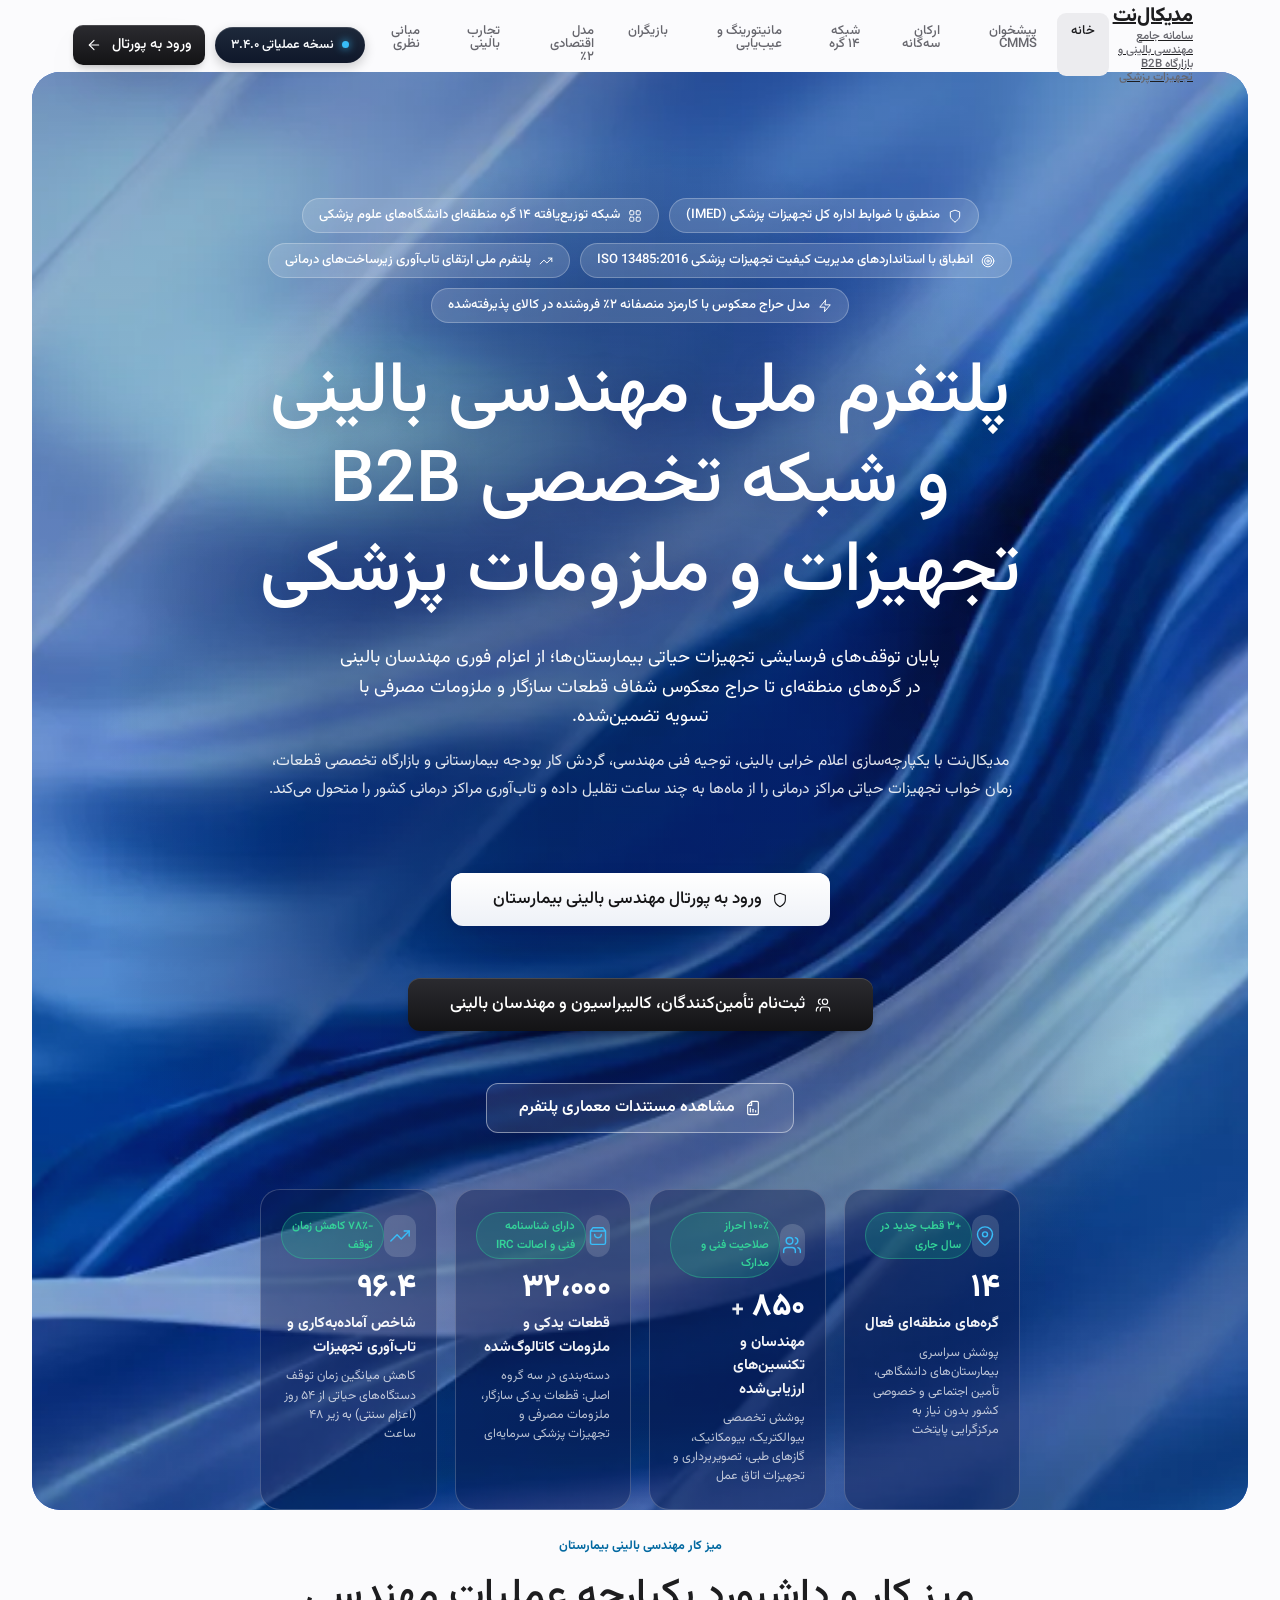
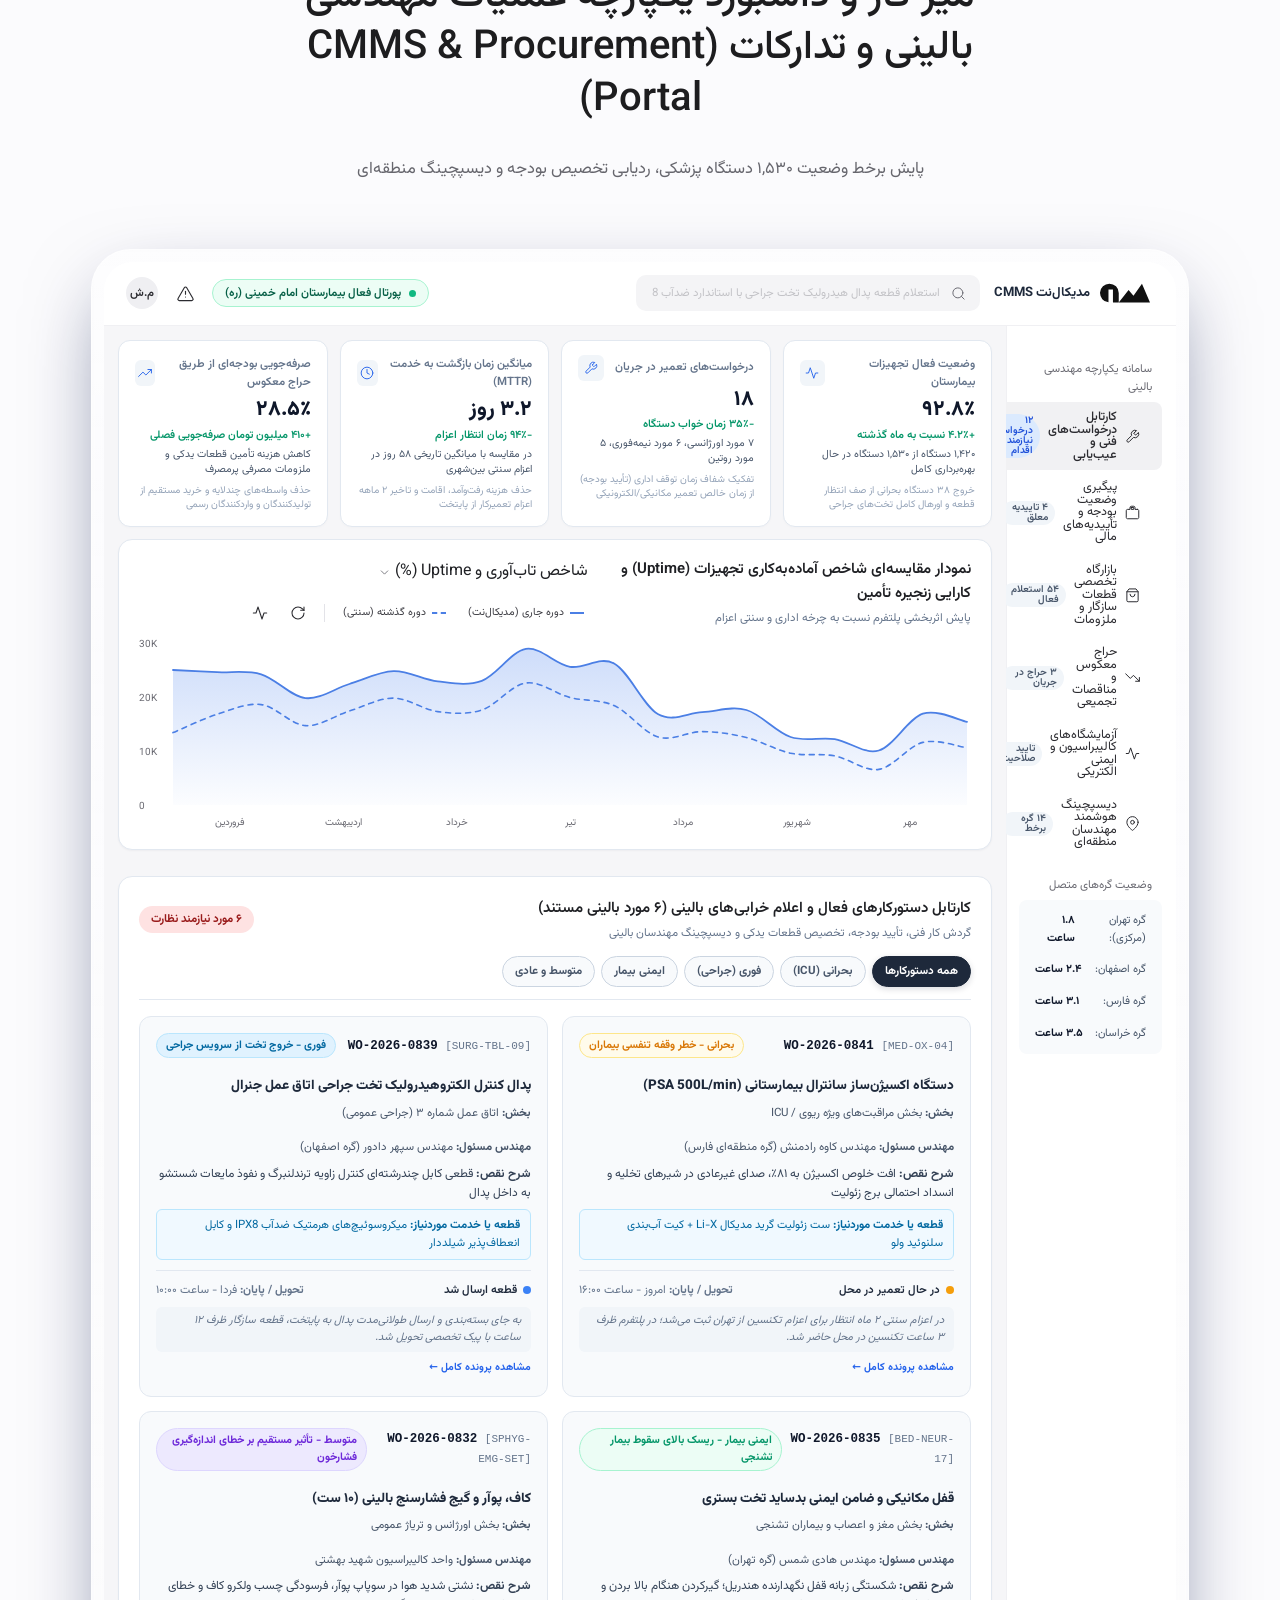
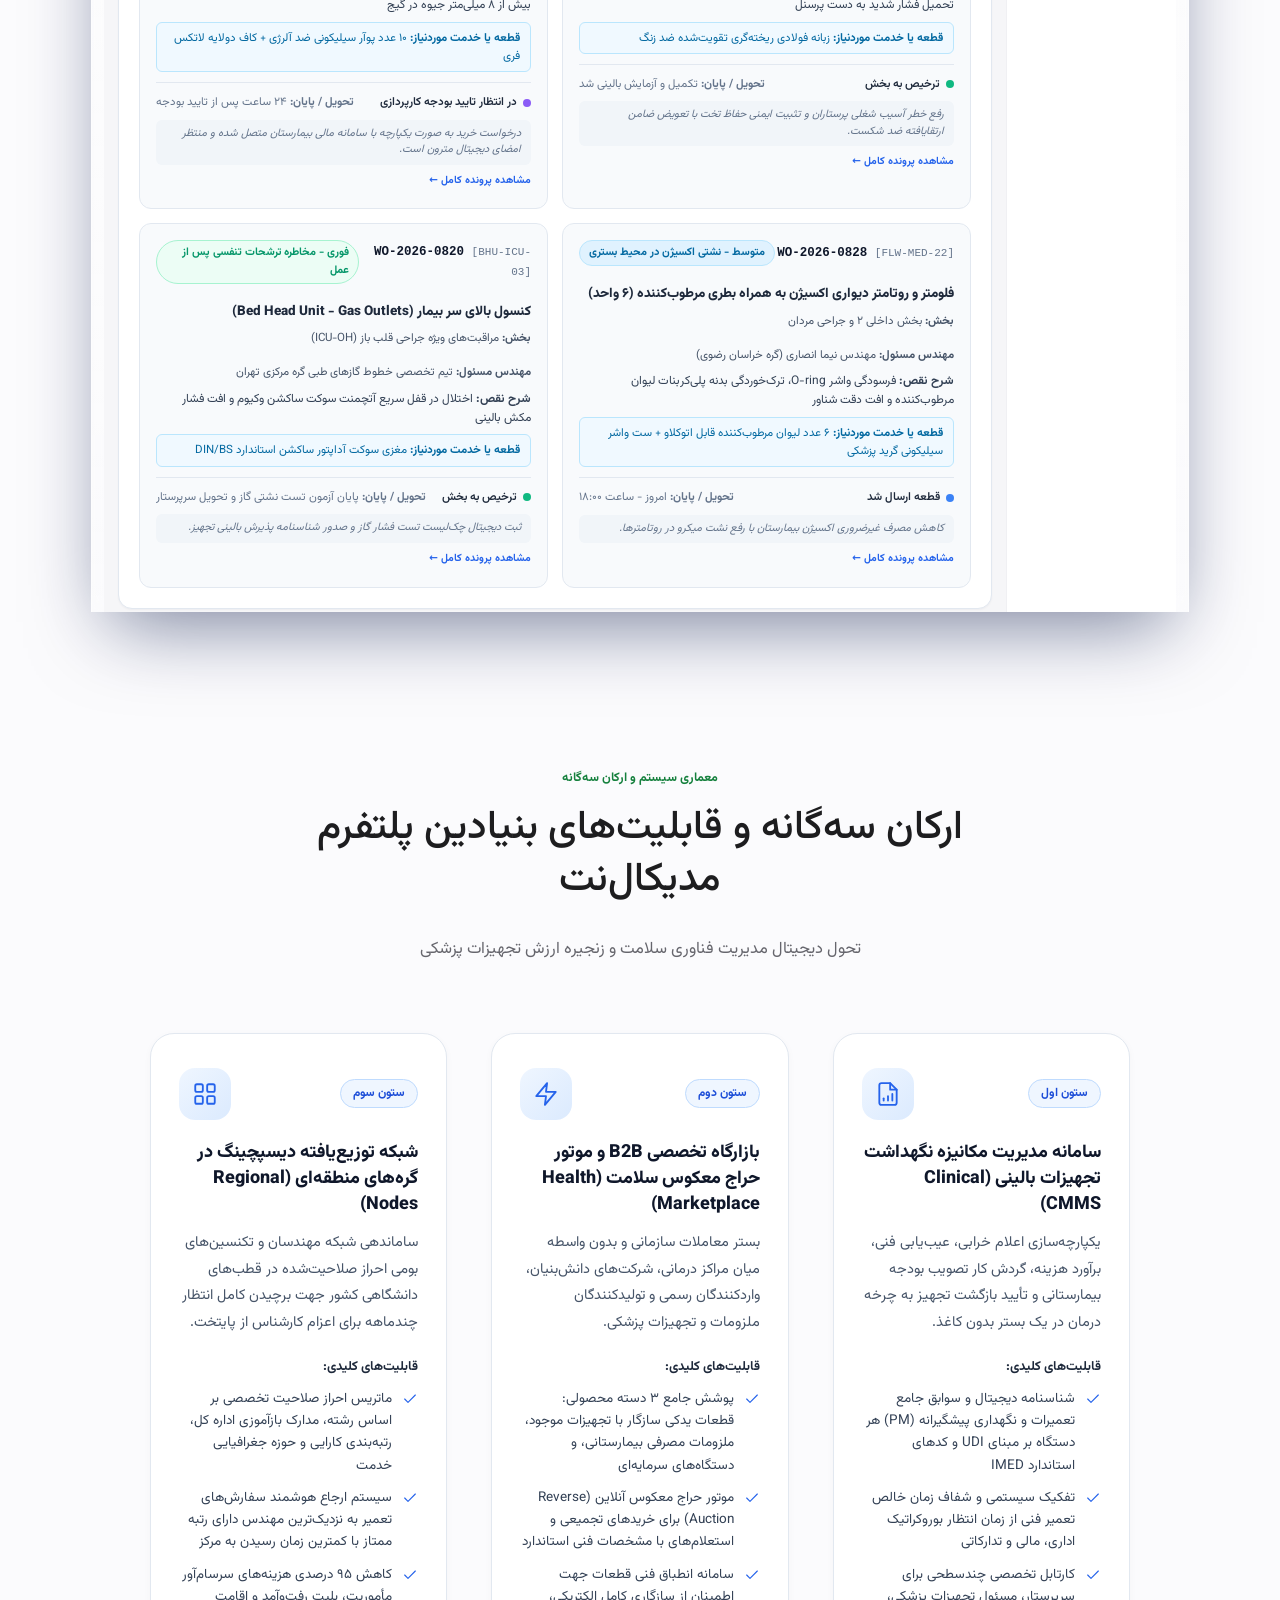
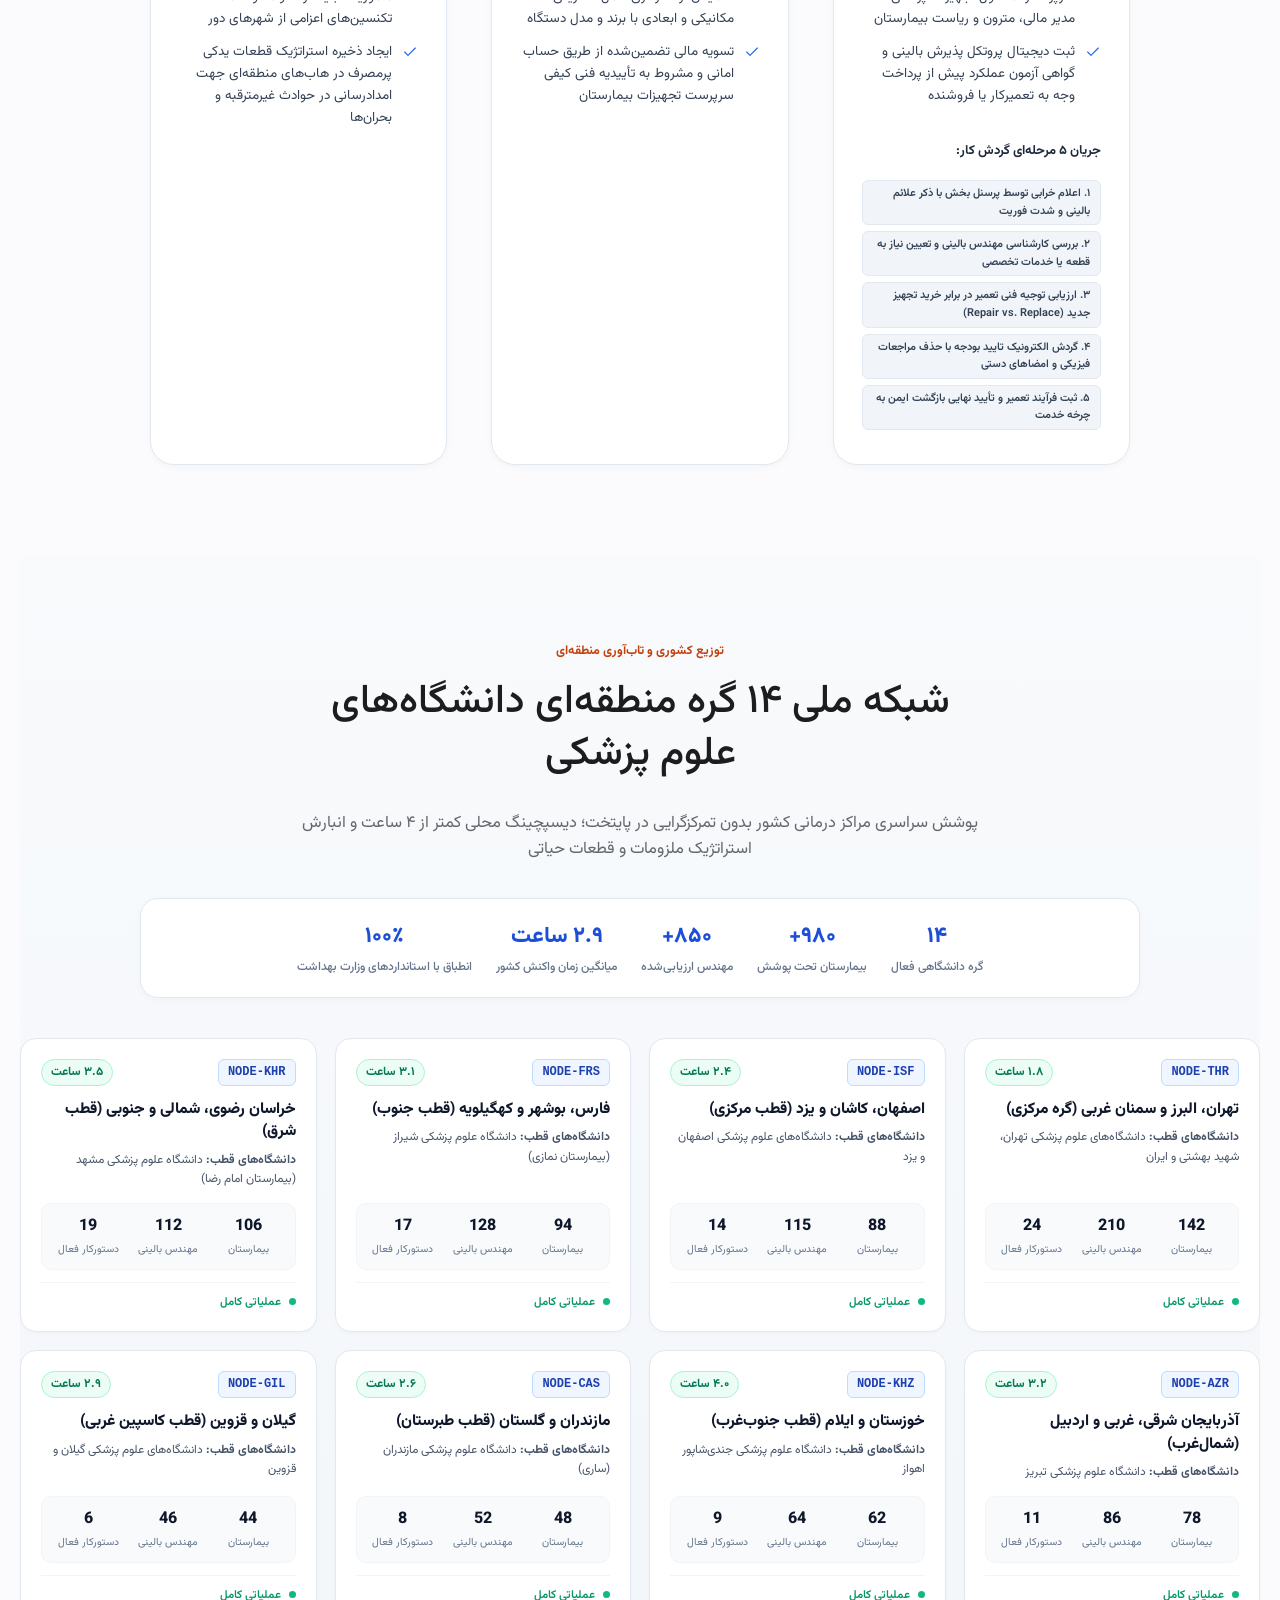
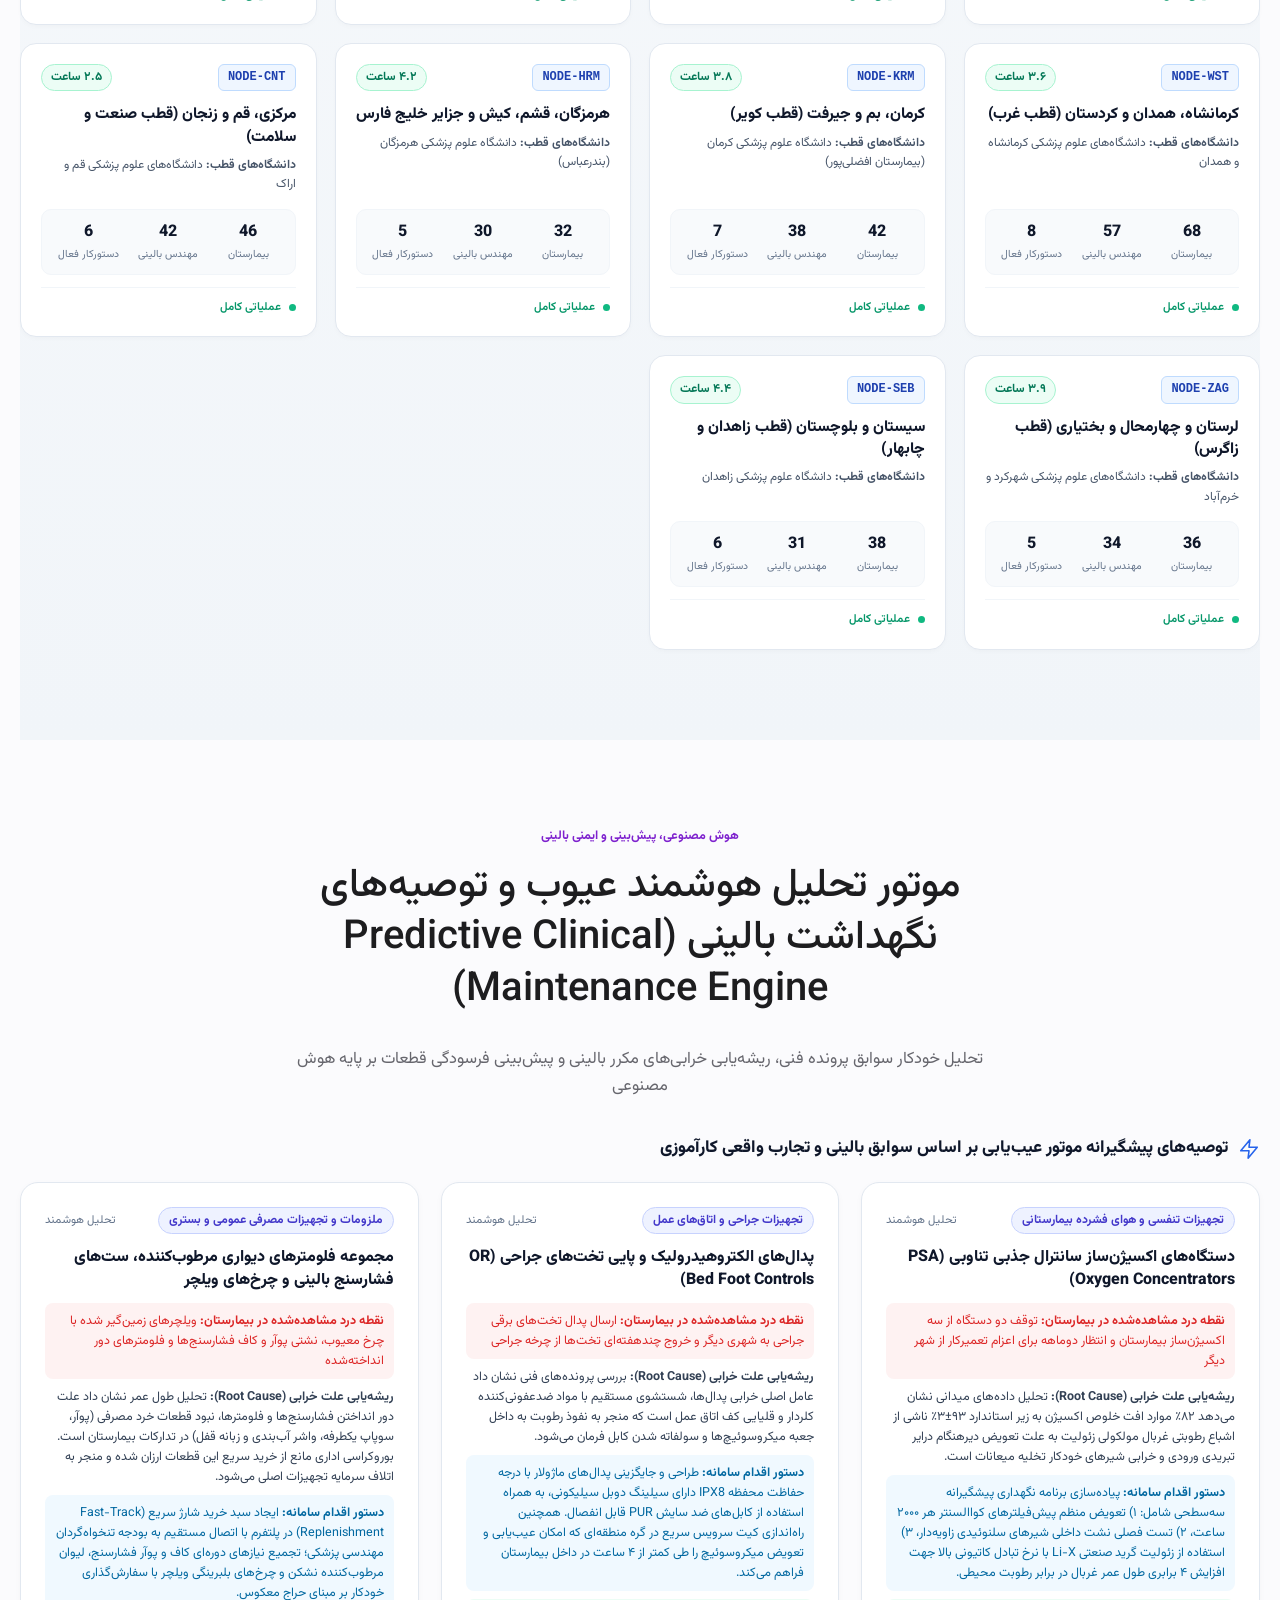
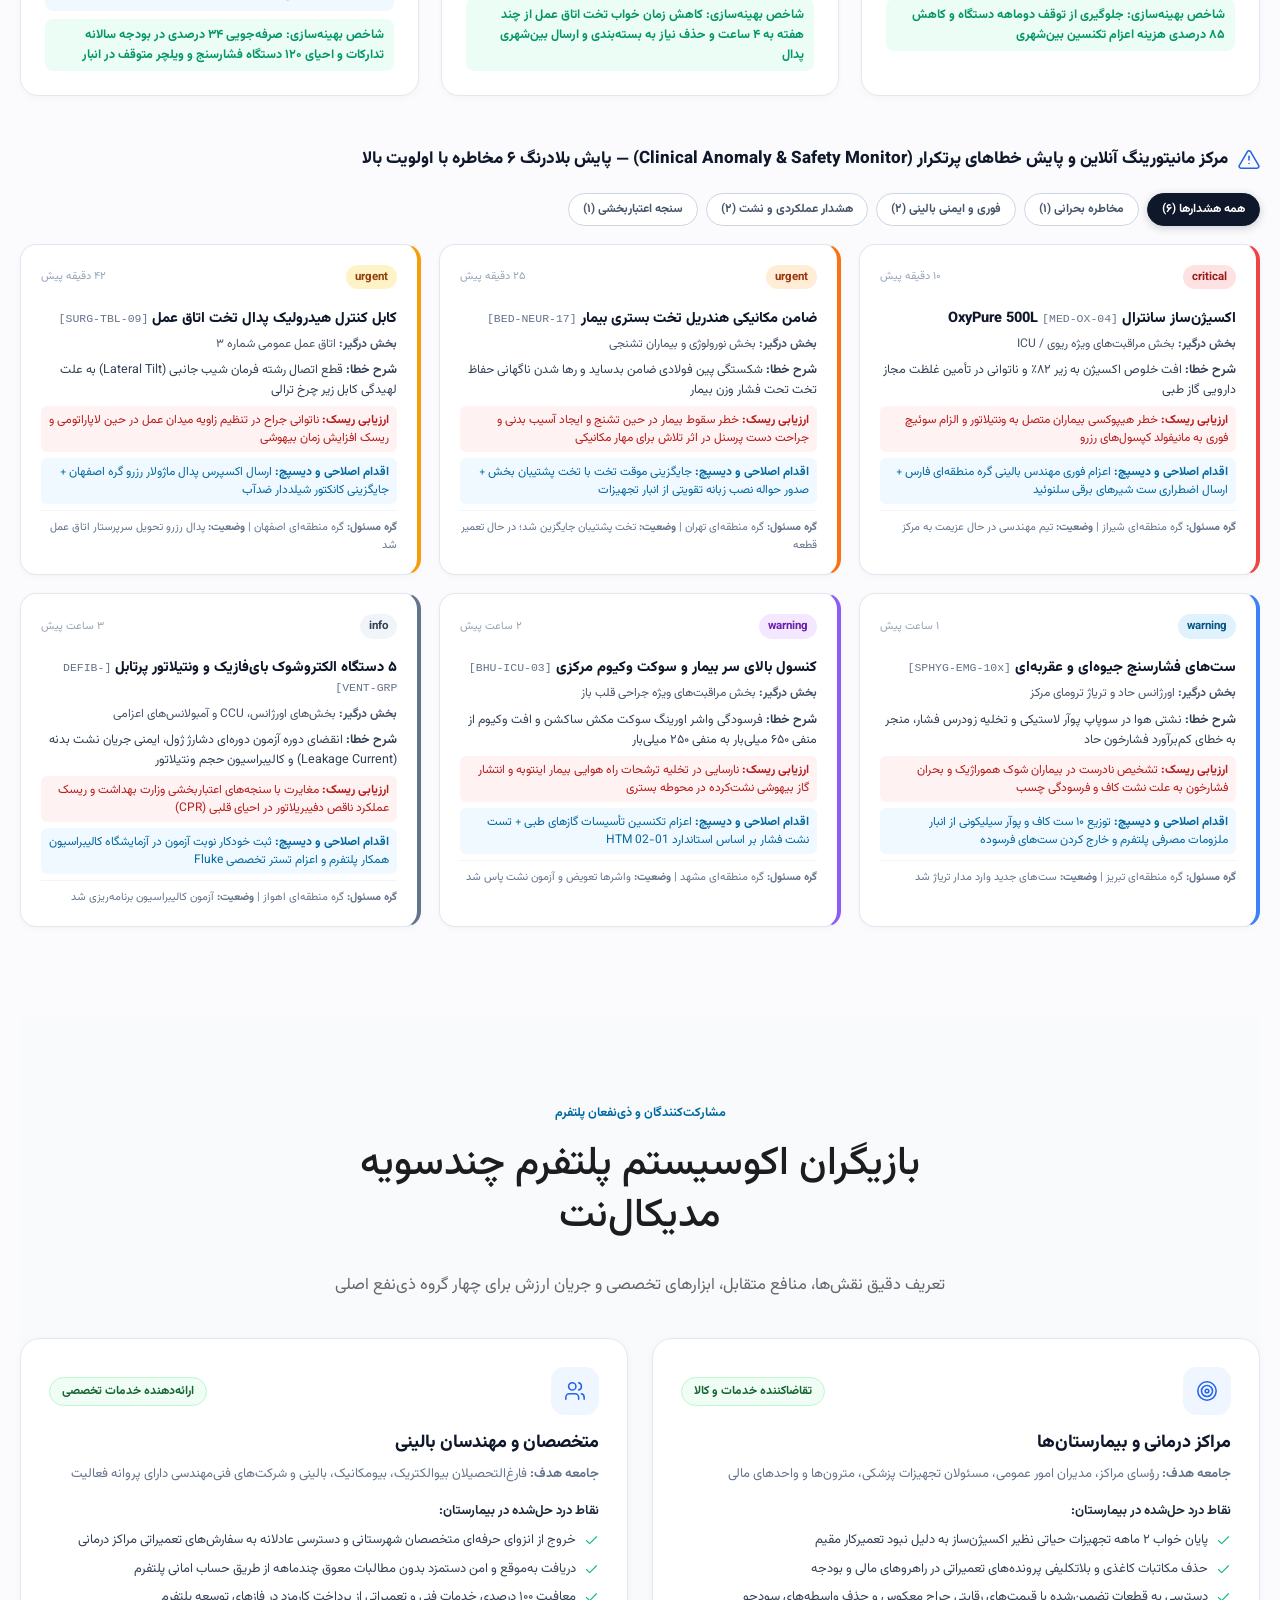
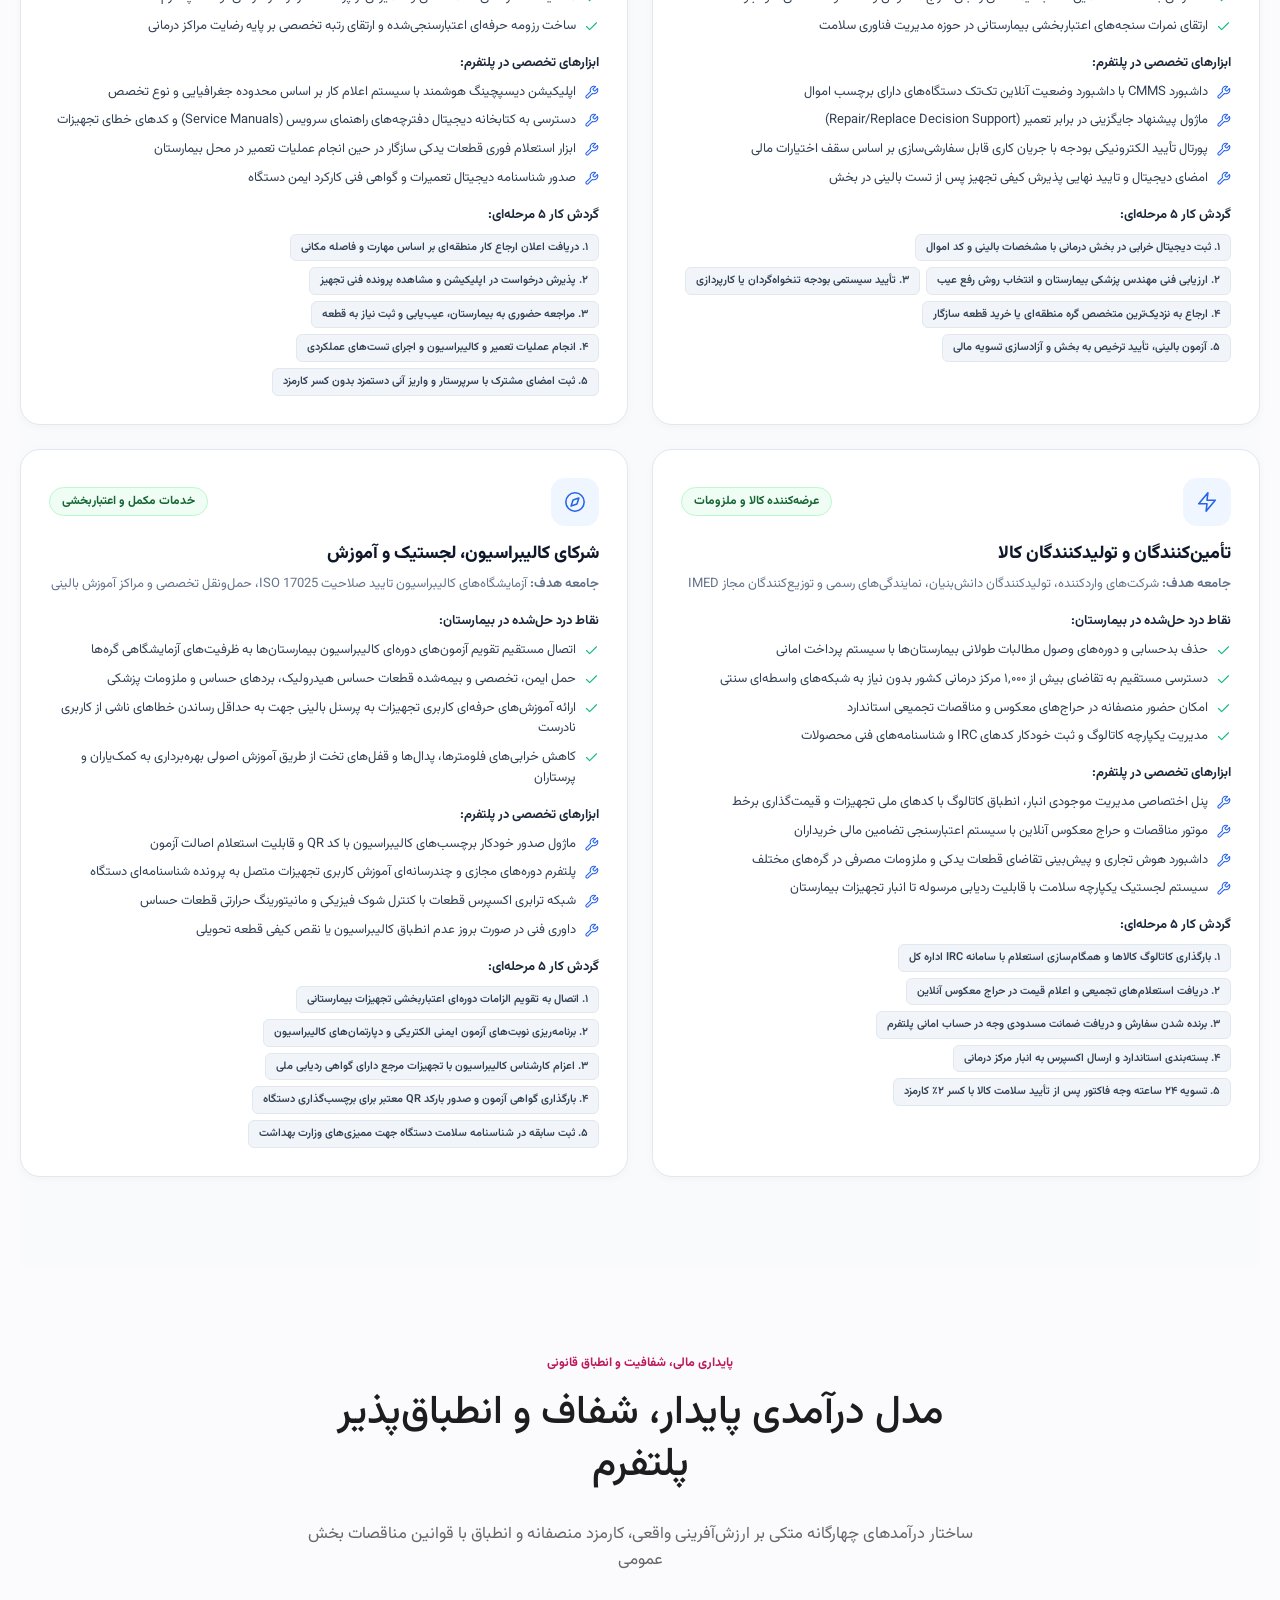
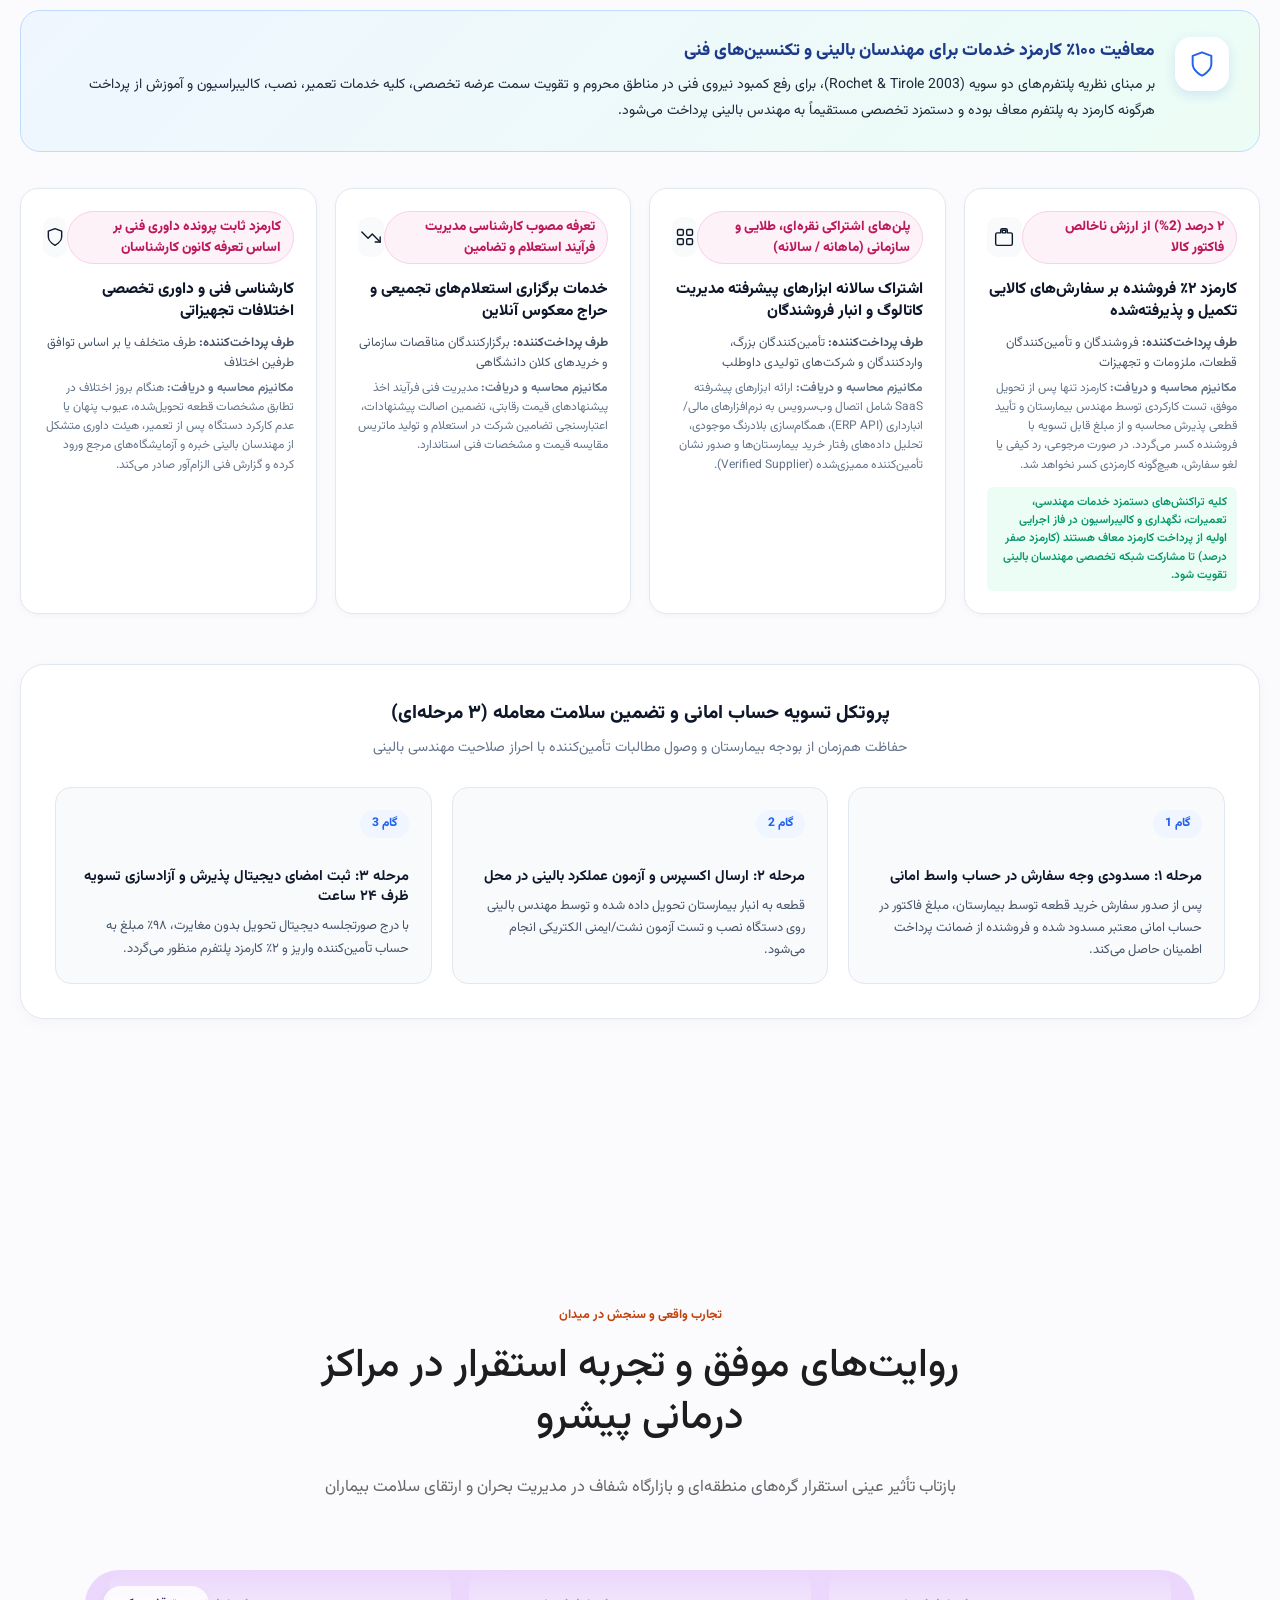
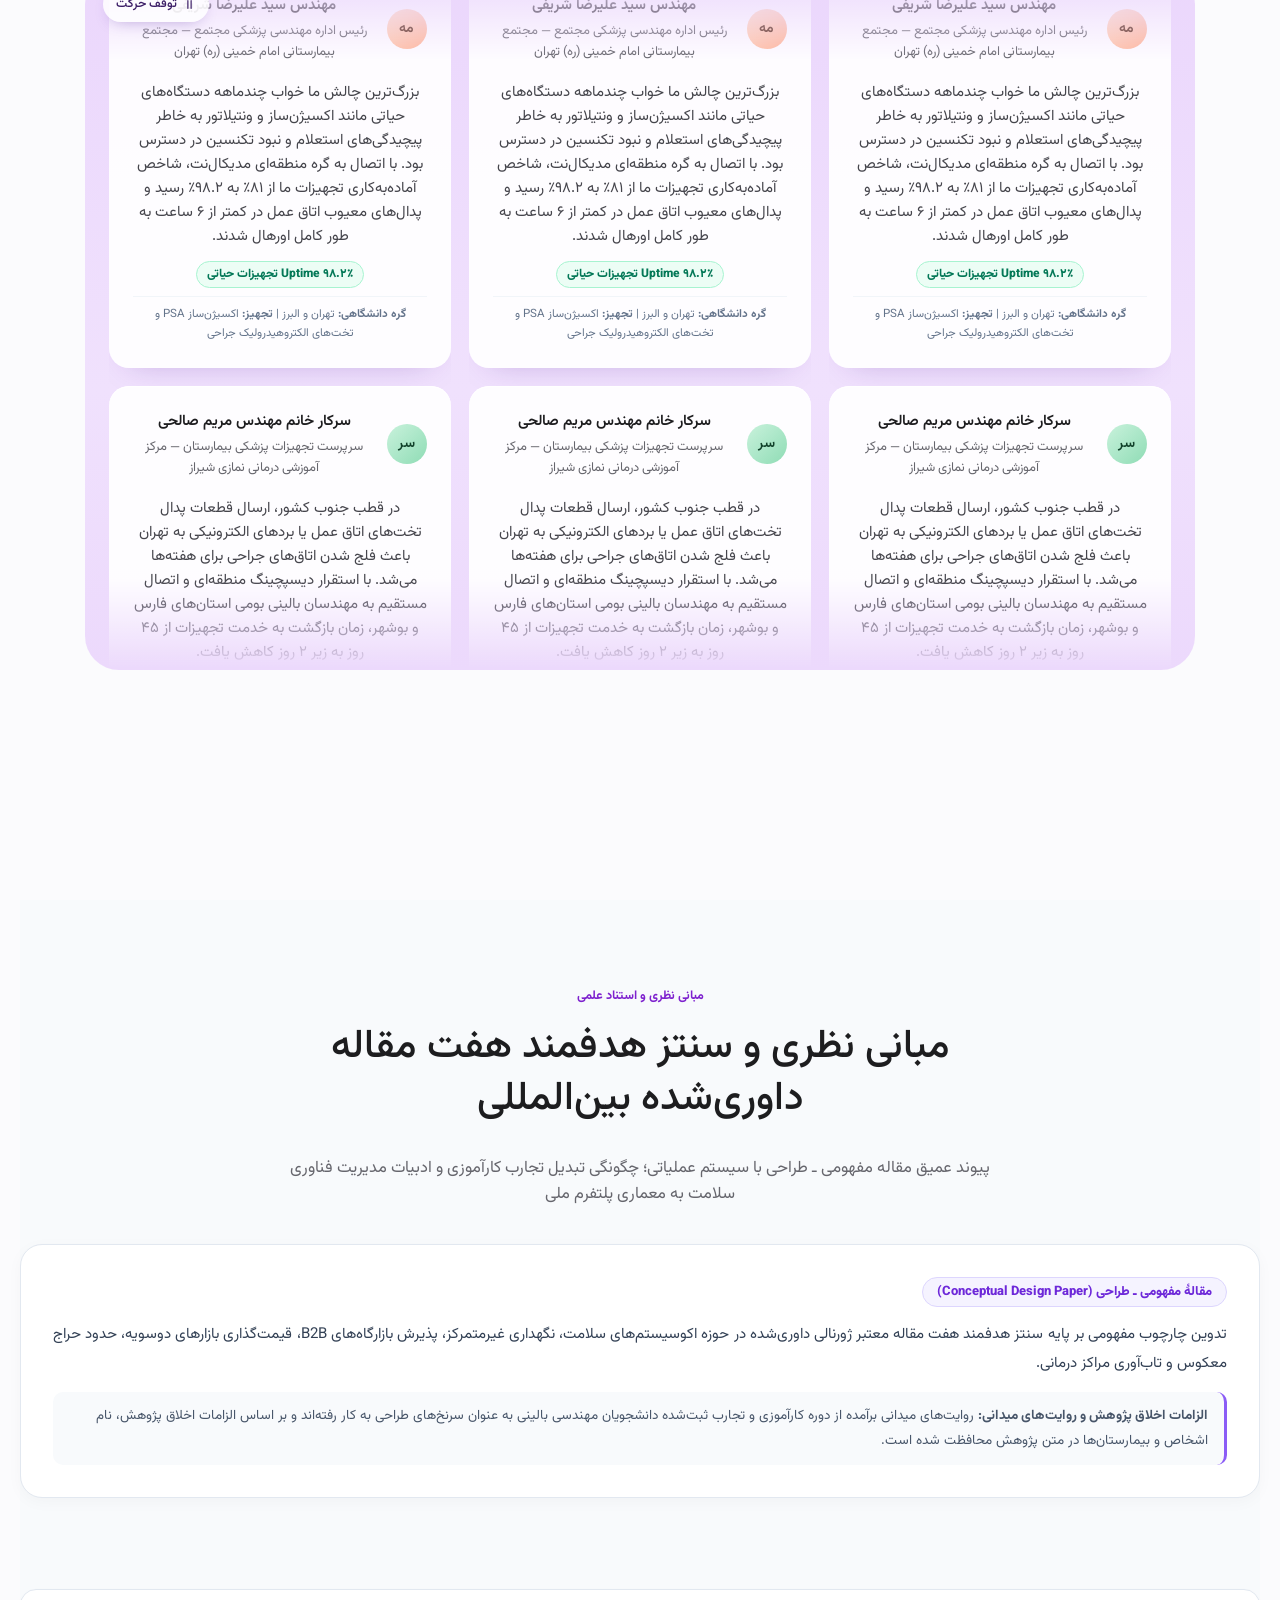
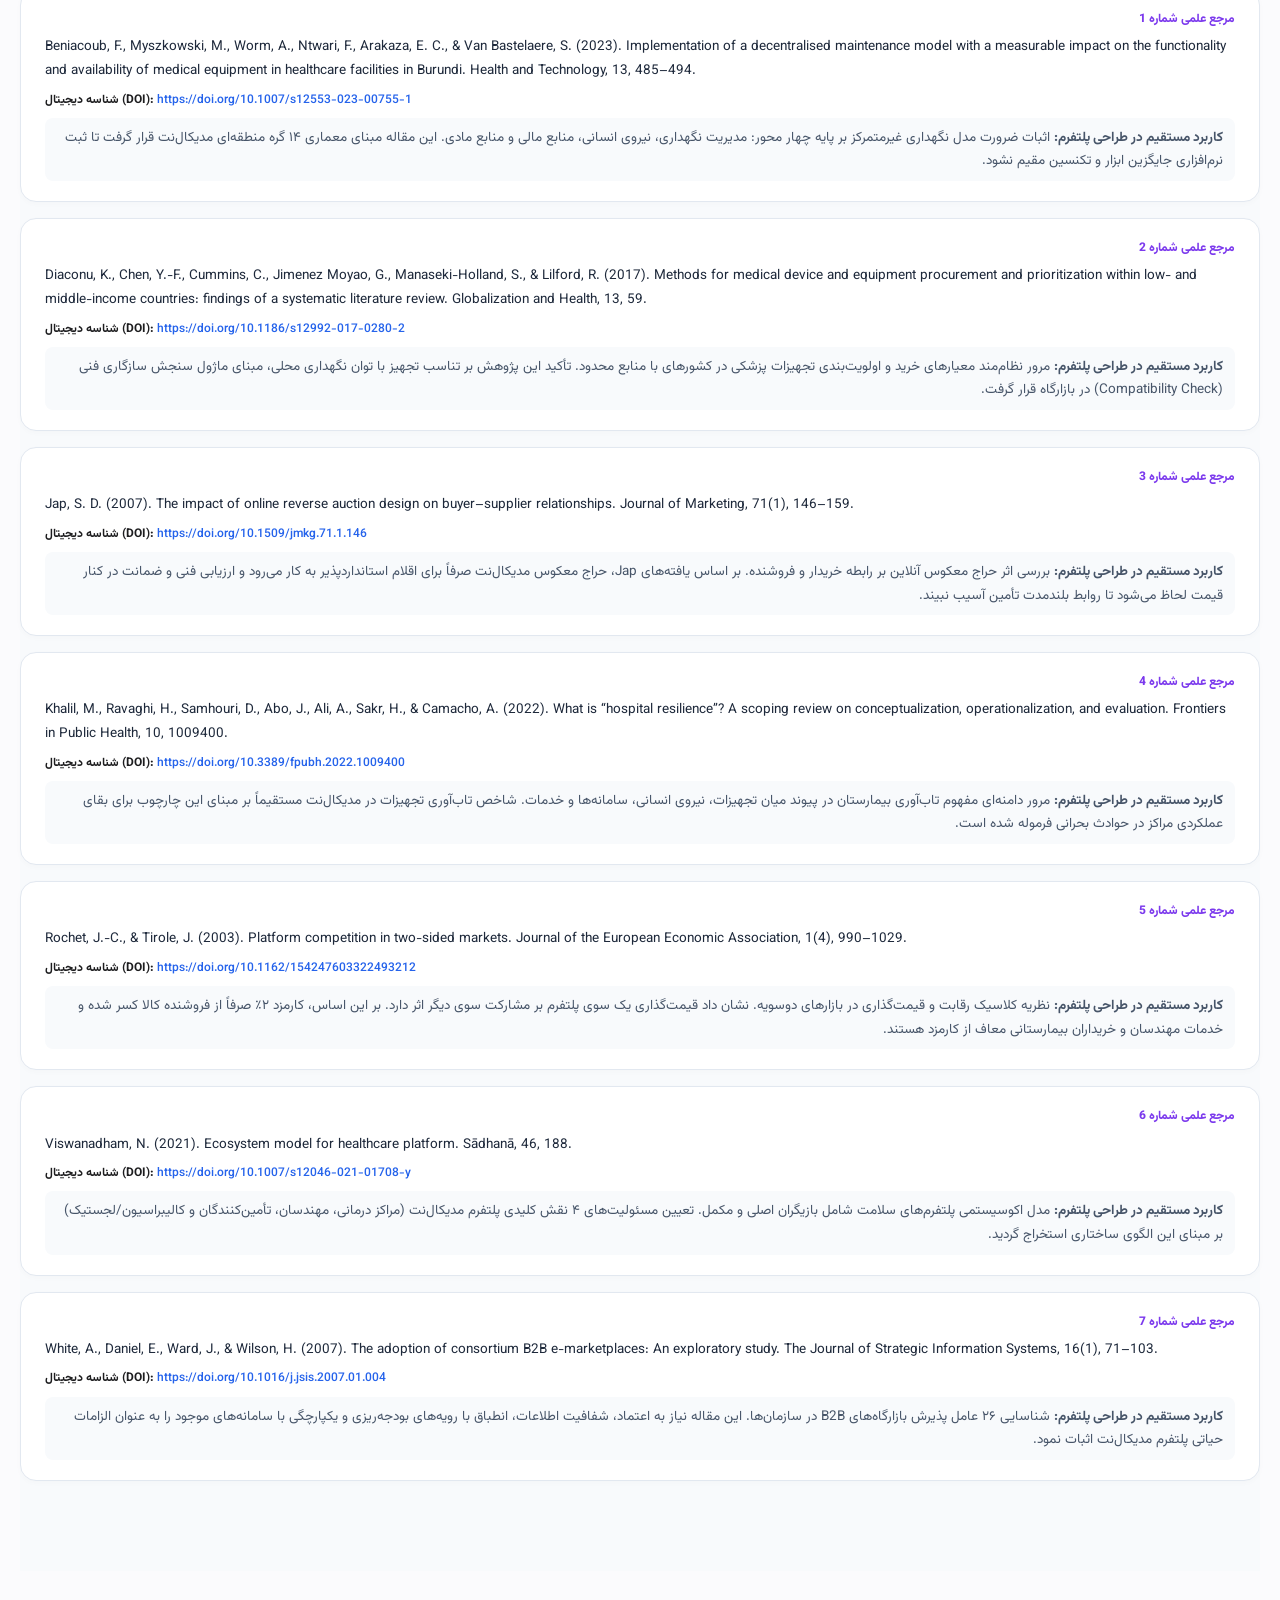
==== index.html @ 27a527ec "Add MedicalNet platform website (extracted from uploaded archive) - Static Persian RTL single-page s" ====
<!doctype html>
<html lang="fa" dir="rtl" class="no-js">
<head>
  <meta charset="utf-8">
  <meta name="viewport" content="width=device-width, initial-scale=1">
  <meta name="referrer" content="strict-origin-when-cross-origin">
  <title>مدیکال‌نت | سامانه جامع مهندسی بالینی و بازارگاه B2B تجهیزات و ملزومات پزشکی کشور</title>
  <meta name="description" content="پیوند هوشمند درخواست فنی، تدارکات بیمارستانی، گره‌های منطقه‌ای و زنجیره تأمین سلامت">
  <meta name="theme-color" content="#1d4ed8">
  <meta property="og:type" content="website">
  <meta property="og:title" content="مدیکال‌نت | سامانه جامع مهندسی بالینی و بازارگاه B2B تجهیزات و ملزومات پزشکی کشور">
  <meta property="og:description" content="پیوند هوشمند درخواست فنی، تدارکات بیمارستانی، گره‌های منطقه‌ای و زنجیره تأمین سلامت">
  <link rel="icon" href="assets/img/favicon.svg" type="image/svg+xml">
  <link rel="preconnect" href="https://fonts.googleapis.com">
  <link rel="preconnect" href="https://fonts.gstatic.com" crossorigin>
  <link rel="stylesheet" href="https://fonts.googleapis.com/css2?family=Vazirmatn:wght@100..900&display=swap">
  <link rel="preload" href="assets/fonts/outfit-var.woff2" as="font" type="font/woff2" crossorigin>
  <link rel="preload" href="assets/fonts/dm-sans-var.woff2" as="font" type="font/woff2" crossorigin>
  <link rel="preload" href="assets/img/hero-bg.webp" as="image" type="image/webp" fetchpriority="high">
  <link rel="stylesheet" href="assets/css/style.css">
  <link rel="stylesheet" href="assets/css/medicalnet-components.css">
  <link rel="stylesheet" href="assets/css/rtl-override.css">
  <script src="assets/js/main.js" defer></script>
</head>
<body id="top">
  <a class="skip-link" href="#main">پرش به محتوای اصلی</a>

  <!-- ============ SVG Sprite (Icons & Brand Mark) ============ -->
  <svg class="sprite" aria-hidden="true" focusable="false" xmlns="http://www.w3.org/2000/svg">
    <symbol id="logo-mark" viewBox="0 0 112 48"><path d="M21 3A21 21 0 0 0 19 44.9V16H29V45H42V24A21 21 0 0 0 21 3Z"/><path d="M42 45 64 17 75 30 94 3 112 45Z"/></symbol>
    <symbol id="i-shield" viewBox="0 0 24 24"><path d="M12 22s8-4 8-10V5l-8-3-8 3v7c0 6 8 10 8 10z"/></symbol>
    <symbol id="i-activity" viewBox="0 0 24 24"><path d="M22 12h-4l-3 9L9 3l-3 9H2"/></symbol>
    <symbol id="i-tool" viewBox="0 0 24 24"><path d="M14.7 6.3a1 1 0 0 0 0 1.4l1.6 1.6a1 1 0 0 0 1.4 0l3.77-3.77a6 6 0 0 1-7.94 7.94l-6.91 6.91a2.12 2.12 0 0 1-3-3l6.91-6.91a6 6 0 0 1 7.94-7.94l-3.76 3.76z"/></symbol>
    <symbol id="i-grid" viewBox="0 0 24 24"><rect width="7" height="7" x="3" y="3" rx="1.5"/><rect width="7" height="7" x="14" y="3" rx="1.5"/><rect width="7" height="7" x="14" y="14" rx="1.5"/><rect width="7" height="7" x="3" y="14" rx="1.5"/></symbol>
    <symbol id="i-cart" viewBox="0 0 24 24"><path d="M6 2 3 6v14a2 2 0 0 0 2 2h14a2 2 0 0 0 2-2V6l-3-4zM3 6h18M16 10a4 4 0 0 1-8 0"/></symbol>
    <symbol id="i-trending-down" viewBox="0 0 24 24"><path d="m23 18-9.5-9.5-5 5L1 6"/><path d="M17 18h6v-6"/></symbol>
    <symbol id="i-trending-up" viewBox="0 0 24 24"><path d="m23 6-9.5 9.5-5-5L1 18"/><path d="M17 6h6v6"/></symbol>
    <symbol id="i-trend" viewBox="0 0 24 24"><path d="M22 7 13.5 15.5 8.5 10.5 2 17"/><path d="M16 7h6v6"/></symbol>
    <symbol id="i-compass" viewBox="0 0 24 24"><circle cx="12" cy="12" r="10"/><path d="m16.24 7.76-2.12 6.36-6.36 2.12 2.12-6.36 6.36-2.12z"/></symbol>
    <symbol id="i-wallet" viewBox="0 0 24 24"><path d="M20 7h-4V4c0-1.1-.9-2-2-2h-4c-1.1 0-2 .9-2 2v3H4c-1.1 0-2 .9-2 2v11c0 1.1.9 2 2 2h16c1.1 0 2-.9 2-2V9c0-1.1-.9-2-2-2zM10 4h4v3h-4V4z"/></symbol>
    <symbol id="i-clock" viewBox="0 0 24 24"><circle cx="12" cy="12" r="10"/><path d="M12 6v6l4 2"/></symbol>
    <symbol id="i-target" viewBox="0 0 24 24"><circle cx="12" cy="12" r="10"/><circle cx="12" cy="12" r="6"/><circle cx="12" cy="12" r="2"/></symbol>
    <symbol id="i-users" viewBox="0 0 24 24"><path d="M16 21v-2a4 4 0 0 0-4-4H6a4 4 0 0 0-4 4v2"/><circle cx="9" cy="7" r="4"/><path d="M22 21v-2a4 4 0 0 0-3-3.87"/><path d="M16 3.13a4 4 0 0 1 0 7.75"/></symbol>
    <symbol id="i-file-chart" viewBox="0 0 24 24"><path d="M14 2H6a2 2 0 0 0-2 2v16a2 2 0 0 0 2 2h12a2 2 0 0 0 2-2V8z"/><path d="M14 2v6h6"/><path d="M8 18v-2"/><path d="M12 18v-4"/><path d="M16 18v-6"/></symbol>
    <symbol id="i-map-pin" viewBox="0 0 24 24"><path d="M21 10c0 7-9 13-9 13s-9-6-9-13a9 9 0 0 1 18 0z"/><circle cx="12" cy="10" r="3"/></symbol>
    <symbol id="i-alert-triangle" viewBox="0 0 24 24"><path d="m10.29 3.86-8.6 14.89A2 2 0 0 0 3.42 22h17.16a2 2 0 0 0 1.73-3.25L13.71 3.86a2 2 0 0 0-3.42 0z"/><path d="M12 9v4"/><path d="M12 17h.01"/></symbol>
    <symbol id="i-phone" viewBox="0 0 24 24"><path d="M22 16.92v3a2 2 0 0 1-2.18 2 19.79 19.79 0 0 1-8.63-3.07 19.5 19.5 0 0 1-6-6 19.79 19.79 0 0 1-3.07-8.67A2 2 0 0 1 4.11 2h3a2 2 0 0 1 2 1.72 12.84 12.84 0 0 0 .7 2.81 2 2 0 0 1-.45 2.11L8.09 9.91a16 16 0 0 0 6 6l1.27-1.27a2 2 0 0 1 2.11-.45 12.84 12.84 0 0 0 2.81.7A2 2 0 0 1 22 16.92z"/></symbol>
    <symbol id="i-refresh" viewBox="0 0 24 24"><path d="M21 12a9 9 0 1 1-9-9c2.52 0 4.93 1 6.74 2.74L21 8"/><path d="M21 3v5h-5"/></symbol>
    <symbol id="i-arrow-right" viewBox="0 0 24 24"><path d="M5 12h14"/><path d="m12 5 7 7-7 7"/></symbol>
    <symbol id="i-pause" viewBox="0 0 24 24"><path d="M9 5v14"/><path d="M15 5v14"/></symbol>
    <symbol id="i-play" viewBox="0 0 24 24"><path d="m7 4 13 8-13 8Z"/></symbol>
    <symbol id="i-search" viewBox="0 0 24 24"><circle cx="11" cy="11" r="8"/><path d="m21 21-4.3-4.3"/></symbol>
    <symbol id="i-help" viewBox="0 0 24 24"><circle cx="12" cy="12" r="10"/><path d="M9.09 9a3 3 0 0 1 5.83 1c0 2-3 3-3 3"/><path d="M12 17h.01"/></symbol>
    <symbol id="i-chevron-right" viewBox="0 0 24 24"><path d="m9 18 6-6-6-6"/></symbol>
    <symbol id="i-chevron-down" viewBox="0 0 24 24"><path d="m6 9 6 6 6-6"/></symbol>
    <symbol id="i-power" viewBox="0 0 24 24"><path d="M12 2v10"/><path d="M18.4 6.6a9 9 0 1 1-12.77.04"/></symbol>
    <symbol id="i-chat" viewBox="0 0 24 24"><path d="M7.9 20A9 9 0 1 0 4 16.1L2 22Z"/><path d="M8 12h.01"/><path d="M12 12h.01"/><path d="M16 12h.01"/></symbol>
    <symbol id="i-menu" viewBox="0 0 24 24"><path d="M4 7h16"/><path d="M4 12h16"/><path d="M4 17h16"/></symbol>
    <symbol id="i-close" viewBox="0 0 24 24"><path d="M18 6 6 18"/><path d="m6 6 12 12"/></symbol>
    <symbol id="i-info" viewBox="0 0 24 24"><circle cx="12" cy="12" r="10"/><path d="M12 16v-4"/><path d="M12 8h.01"/></symbol>
    <symbol id="i-zap" viewBox="0 0 24 24"><path d="M13 2 3 14h9l-1 8 10-12h-9l1-8z"/></symbol>
    <symbol id="i-star" viewBox="0 0 24 24"><path d="m12 2 3.09 6.26L22 9.27l-5 4.87 1.18 6.88L12 17.77l-6.18 3.25L7 14.14 2 9.27l6.91-1.01L12 2z"/></symbol>
    <symbol id="i-check" viewBox="0 0 24 24"><path d="M20 6 9 17l-5-5"/></symbol>
    <!-- Brand Symbols -->
    <symbol id="b-dropbox" viewBox="0 0 24 24"><path d="M6 1.807L0 5.629l6 3.822 6.001-3.822L6 1.807zM18 1.807l-6 3.822 6 3.822 6-3.822-6-3.822zM0 13.274l6 3.822 6.001-3.822L6 9.452l-6 3.822zM18 9.452l-6 3.822 6 3.822 6-3.822-6-3.822zM6 18.371l6.001 3.822 6-3.822-6-3.822L6 18.371z"/></symbol>
    <symbol id="b-notion" viewBox="0 0 24 24"><path d="M4.459 4.208c.746.606 1.026.56 2.428.466l13.215-.793c.28 0 .047-.28-.046-.326L17.86 1.968c-.42-.326-.981-.7-2.055-.607L3.01 2.295c-.466.046-.56.28-.374.466zm.793 3.08v13.904c0 .747.373 1.027 1.214.98l14.523-.84c.841-.046.935-.56.935-1.167V6.354c0-.606-.233-.933-.748-.887l-15.177.887c-.56.047-.747.327-.747.933zm14.337.745c.093.42 0 .84-.42.888l-.7.14v10.264c-.608.327-1.168.514-1.635.514-.748 0-.935-.234-1.495-.933l-4.577-7.186v6.952L12.21 19s0 .84-1.168.84l-3.222.186c-.093-.186 0-.653.327-.746l.84-.233V9.854L7.822 9.76c-.094-.42.14-1.026.793-1.073l3.456-.233 4.764 7.279v-6.44l-1.215-.139c-.093-.514.28-.887.747-.933zM1.936 1.035l13.31-.98c1.634-.14 2.055-.047 3.082.7l4.249 2.986c.7.513.934.653.934 1.213v16.378c0 1.026-.373 1.634-1.68 1.726l-15.458.934c-.98.047-1.448-.093-1.962-.747l-3.129-4.06c-.56-.747-.793-1.306-.793-1.96V2.667c0-.839.374-1.54 1.447-1.632z"/></symbol>
    <symbol id="b-github" viewBox="0 0 24 24"><path d="M12 .297c-6.63 0-12 5.373-12 12 0 5.303 3.438 9.8 8.205 11.385.6.113.82-.258.82-.577 0-.285-.01-1.04-.015-2.04-3.338.724-4.042-1.61-4.042-1.61C4.422 18.07 3.633 17.7 3.633 17.7c-1.087-.744.084-.729.084-.729 1.205.084 1.838 1.236 1.838 1.236 1.07 1.835 2.809 1.305 3.495.998.108-.776.417-1.305.76-1.605-2.665-.3-5.466-1.332-5.466-5.93 0-1.31.465-2.38 1.235-3.22-.135-.303-.54-1.523.105-3.176 0 0 1.005-.322 3.3 1.23.96-.267 1.98-.399 3-.405 1.02.006 2.04.138 3 .405 2.28-1.552 3.285-1.23 3.285-1.23.645 1.653.24 2.873.12 3.176.765.84 1.23 1.91 1.23 3.22 0 4.61-2.805 5.625-5.475 5.92.42.36.81 1.096.81 2.22 0 1.606-.015 2.896-.015 3.286 0 .315.21.69.825.57C20.565 22.092 24 17.592 24 12.297c0-6.627-5.373-12-12-12"/></symbol>
    <symbol id="b-linear" viewBox="0 0 24 24"><path d="M2.886 4.18A11.982 11.982 0 0 1 11.99 0C18.624 0 24 5.376 24 12.009c0 3.64-1.62 6.903-4.18 9.105L2.887 4.18ZM1.817 5.626l16.556 16.556c-.524.33-1.075.62-1.65.866L.951 7.277c.247-.575.537-1.126.866-1.65ZM.322 9.163l14.515 14.515c-.71.172-1.443.282-2.195.322L0 11.358a12 12 0 0 1 .322-2.195Zm-.17 4.862 9.823 9.824a12.02 12.02 0 0 1-9.824-9.824Z"/></symbol>
    <symbol id="b-microsoft" viewBox="0 0 24 24"><rect x="1" y="1" width="10.5" height="10.5" fill="#f25022"/><rect x="12.5" y="1" width="10.5" height="10.5" fill="#7fba00"/><rect x="1" y="12.5" width="10.5" height="10.5" fill="#00a4ef"/><rect x="12.5" y="12.5" width="10.5" height="10.5" fill="#ffb900"/></symbol>
    <symbol id="b-slack" viewBox="0 0 24 24"><rect x="7.2" y="2" width="3.4" height="20" rx="1.7" fill="#36c5f0"/><rect x="13.4" y="2" width="3.4" height="20" rx="1.7" fill="#2eb67d"/><rect x="2" y="7.2" width="20" height="3.4" rx="1.7" fill="#e01e5a"/><rect x="2" y="13.4" width="20" height="3.4" rx="1.7" fill="#ecb22e"/></symbol>
  </svg>

  <!-- ============ Header & Navigation ============ -->
  <header class="site-header" id="site-header">
    <div class="site-header__inner">
      <a class="brand" href="#top" aria-label="مدیکال‌نت — صفحه اصلی پلتفرم ملی مهندسی بالینی">
        <svg class="brand__mark" viewBox="0 0 112 48" aria-hidden="true"><use href="#logo-mark"/></svg>
        <div class="brand__text-group">
          <span class="brand__name">مدیکال‌نت</span>
          <span class="brand__sub">سامانه جامع مهندسی بالینی و بازارگاه B2B تجهیزات پزشکی</span>
        </div>
      </a>
      <nav class="nav" aria-label="ناوبری اصلی پلتفرم">
        <span class="nav__pill" aria-hidden="true"></span>
        <a class="nav__link" href="#hero">خانه</a>
        <a class="nav__link" href="#dashboard">پیشخوان CMMS</a>
        <a class="nav__link" href="#capabilities">ارکان سه‌گانه</a>
        <a class="nav__link" href="#regional-nodes">شبکه ۱۴ گره</a>
        <a class="nav__link" href="#monitoring">مانیتورینگ و عیب‌یابی</a>
        <a class="nav__link" href="#ecosystem">بازیگران</a>
        <a class="nav__link" href="#business-model">مدل اقتصادی ۲٪</a>
        <a class="nav__link" href="#case-studies">تجارب بالینی</a>
        <a class="nav__link" href="#academic-foundation">مبانی نظری</a>
      </nav>
      <div class="site-header__actions">
        <span class="badge-version" title="نسخه عملیاتی منطبق بر مقاله پژوهشی">نسخه عملیاتی ۳.۴.۰</span>
        <a href="#dashboard" class="btn btn--dark btn--sm" data-sparkle>
          <span>ورود به پورتال</span>
          <svg class="ic" aria-hidden="true"><use href="#i-arrow-right"/></svg>
        </a>
        <button class="nav-toggle" type="button" aria-expanded="false" aria-controls="mobile-menu" aria-label="باز کردن منو">
          <svg class="ic" aria-hidden="true"><use href="#i-menu"/></svg>
        </button>
      </div>
    </div>
    <div class="mobile-menu" id="mobile-menu" hidden>
      <a href="#hero">خانه</a>
      <a href="#dashboard">پیشخوان CMMS</a>
      <a href="#capabilities">ارکان سه‌گانه</a>
      <a href="#regional-nodes">شبکه ۱۴ گره</a>
      <a href="#monitoring">مانیتورینگ و عیب‌یابی</a>
      <a href="#ecosystem">بازیگران</a>
      <a href="#business-model">مدل اقتصادی ۲٪</a>
      <a href="#case-studies">تجارب بالینی</a>
      <a href="#academic-foundation">مبانی نظری</a>
      <div class="mobile-menu__actions">
        <a href="#dashboard" class="btn btn--dark btn--sm mobile-menu-btn">ورود به پورتال مهندسی بالینی</a>
      </div>
    </div>
  </header>

  <main id="main" class="page">
    <!-- ============ ۱. بخش هیرو (Hero Section) ============ -->
    <section class="hero" id="hero" aria-labelledby="hero-title" role="region">
      <div class="hero__bg" aria-hidden="true"></div>
      <div class="hero__content">
        <!-- Hero Trust & Compliance Badges -->
        <div class="hero__badges intro intro--1">
          <span class="hero__badge">
            <svg class="ic" aria-hidden="true"><use href="#i-shield"/></svg>
            <span>منطبق با ضوابط اداره کل تجهیزات پزشکی (IMED)</span>
          </span>
          <span class="hero__badge">
            <svg class="ic" aria-hidden="true"><use href="#i-grid"/></svg>
            <span>شبکه توزیع‌یافته ۱۴ گره منطقه‌ای دانشگاه‌های علوم پزشکی</span>
          </span>
          <span class="hero__badge">
            <svg class="ic" aria-hidden="true"><use href="#i-target"/></svg>
            <span>انطباق با استانداردهای مدیریت کیفیت تجهیزات پزشکی ISO 13485:2016</span>
          </span>
          <span class="hero__badge">
            <svg class="ic" aria-hidden="true"><use href="#i-trend"/></svg>
            <span>پلتفرم ملی ارتقای تاب‌آوری زیرساخت‌های درمانی</span>
          </span>
          <span class="hero__badge">
            <svg class="ic" aria-hidden="true"><use href="#i-zap"/></svg>
            <span>مدل حراج معکوس با کارمزد منصفانه ۲٪ فروشنده در کالای پذیرفته‌شده</span>
          </span>
        </div>

        <h1 class="hero__title intro intro--2" id="hero-title">پلتفرم ملی مهندسی بالینی و شبکه تخصصی B2B تجهیزات و ملزومات پزشکی</h1>
        <p class="hero__lead intro intro--3">پایان توقف‌های فرسایشی تجهیزات حیاتی بیمارستان‌ها؛ از اعزام فوری مهندسان بالینی در گره‌های منطقه‌ای تا حراج معکوس شفاف قطعات سازگار و ملزومات مصرفی با تسویه تضمین‌شده.</p>
        <p class="hero__sublead intro intro--4">مدیکال‌نت با یکپارچه‌سازی اعلام خرابی بالینی، توجیه فنی مهندسی، گردش کار بودجه بیمارستانی و بازارگاه تخصصی قطعات، زمان خواب تجهیزات حیاتی مراکز درمانی را از ماه‌ها به چند ساعت تقلیل داده و تاب‌آوری مراکز درمانی کشور را متحول می‌کند.</p>

        <!-- 3 CTA Buttons with Sparkles -->
        <div class="hero__actions intro intro--4">
          <a href="#dashboard" class="btn btn--light btn--lg" data-sparkle>
            <svg class="ic" aria-hidden="true"><use href="#i-shield"/></svg>
            <span>ورود به پورتال مهندسی بالینی بیمارستان</span>
          </a>
          <a href="#ecosystem" class="btn btn--dark btn--lg" data-sparkle>
            <svg class="ic" aria-hidden="true"><use href="#i-users"/></svg>
            <span>ثبت‌نام تأمین‌کنندگان، کالیبراسیون و مهندسان بالینی</span>
          </a>
          <a href="#capabilities" class="btn btn-outline-hero btn--lg" data-sparkle>
            <svg class="ic" aria-hidden="true"><use href="#i-file-chart"/></svg>
            <span>مشاهده مستندات معماری پلتفرم</span>
          </a>
        </div>

        <!-- 4 Live Stats Counters -->
        <div class="hero__stats-grid intro intro--5">
          <div class="stat-card">
            <div class="stat-card__top">
              <span class="stat-card__icon"><svg class="ic" aria-hidden="true"><use href="#i-map-pin"/></svg></span>
              <span class="stat-card__change">+۳ قطب جدید در سال جاری</span>
            </div>
            <div class="stat-card__val">
              <span data-count="14" data-decimals="0">14</span>
            </div>
            <div class="stat-card__lbl">گره‌های منطقه‌ای فعال</div>
            <div class="stat-card__desc">پوشش سراسری بیمارستان‌های دانشگاهی، تأمین اجتماعی و خصوصی کشور بدون نیاز به مرکزگرایی پایتخت</div>
          </div>
          <div class="stat-card">
            <div class="stat-card__top">
              <span class="stat-card__icon"><svg class="ic" aria-hidden="true"><use href="#i-users"/></svg></span>
              <span class="stat-card__change">۱۰۰٪ احراز صلاحیت فنی و مدارک</span>
            </div>
            <div class="stat-card__val">
              <span data-count="850" data-decimals="0">850</span>
              <span class="stat-card__suffix">+</span>
            </div>
            <div class="stat-card__lbl">مهندسان و تکنسین‌های ارزیابی‌شده</div>
            <div class="stat-card__desc">پوشش تخصصی بیوالکتریک، بیومکانیک، گازهای طبی، تصویربرداری و تجهیزات اتاق عمل</div>
          </div>
          <div class="stat-card">
            <div class="stat-card__top">
              <span class="stat-card__icon"><svg class="ic" aria-hidden="true"><use href="#i-cart"/></svg></span>
              <span class="stat-card__change">دارای شناسنامه فنی و اصالت IRC</span>
            </div>
            <div class="stat-card__val">
              <span data-count="32000" data-decimals="0">32000</span>
            </div>
            <div class="stat-card__lbl">قطعات یدکی و ملزومات کاتالوگ‌شده</div>
            <div class="stat-card__desc">دسته‌بندی در سه گروه اصلی: قطعات یدکی سازگار، ملزومات مصرفی و تجهیزات پزشکی سرمایه‌ای</div>
          </div>
          <div class="stat-card">
            <div class="stat-card__top">
              <span class="stat-card__icon"><svg class="ic" aria-hidden="true"><use href="#i-trending-up"/></svg></span>
              <span class="stat-card__change">-۷۸٪ کاهش زمان توقف</span>
            </div>
            <div class="stat-card__val">
              <span data-count="96.4" data-decimals="1">96.4</span>
            </div>
            <div class="stat-card__lbl">شاخص آماده‌به‌کاری و تاب‌آوری تجهیزات</div>
            <div class="stat-card__desc">کاهش میانگین زمان توقف دستگاه‌های حیاتی از ۵۴ روز (اعزام سنتی) به زیر ۴۸ ساعت</div>
          </div>
        </div>
      </div>
    </section>

    <!-- ============ ۲. پیشخوان عملیات بیمارستان (CMMS & Procurement Operations Mock) ============ -->
    <section class="section dashboard-section" id="dashboard" aria-labelledby="dash-title" role="region">
      <header class="section__head" data-reveal>
        <p class="eyebrow eyebrow--blue">میز کار مهندسی بالینی بیمارستان</p>
        <h2 class="h2" id="dash-title">میز کار و داشبورد یکپارچه عملیات مهندسی بالینی و تدارکات (CMMS &amp; Procurement Portal)</h2>
        <p class="lead">پایش برخط وضعیت ۱,۵۳۰ دستگاه پزشکی، ردیابی تخصیص بودجه و دیسپچینگ منطقه‌ای</p>
      </header>

      <div class="hero__dash-wrap" data-scroll-scale="0.9">
        <div class="dash-frame">
          <div class="dash-fit" id="dash-fit">
            <div class="dash" id="dash">
              <!-- Top Bar -->
              <div class="dash__top">
                <div class="dash__top-brand">
                  <svg class="dash__logo" viewBox="0 0 112 48" aria-hidden="true"><use href="#logo-mark"/></svg>
                  <span class="dash__top-title">مدیکال‌نت CMMS</span>
                </div>
                <div class="dash__search">
                  <svg class="ic" aria-hidden="true"><use href="#i-search"/></svg>
                  <input type="text" id="dash-search" placeholder="جست‌وجوی شناسه تجهیز (Asset ID)، شماره پرونده، نام قطعه یدکی، کد IRC یا شرح عیب بالینی..." aria-label="جست‌وجو در پیشخوان مهندسی بالینی">
                </div>
                <div class="dash__top-actions">
                  <span class="dash__status-badge"><span class="pulse-dot"></span> پورتال فعال بیمارستان امام خمینی (ره)</span>
                  <button class="icon-btn" type="button" aria-label="پیام‌ها و هشدارهای سیستم">
                    <svg class="ic" aria-hidden="true"><use href="#i-alert-triangle"/></svg>
                  </button>
                  <div class="dash__avatar" title="مهندس ناظر بالینی">م.ش</div>
                </div>
              </div>

              <!-- Dashboard Body (Sidebar + Main) -->
              <div class="dash__body">
                <!-- Sidebar with 6 Modules -->
                <aside class="dash__side" aria-label="منوی ماژول‌های CMMS">
                  <div class="side-label">سامانه یکپارچه مهندسی بالینی</div>
                  <ul class="side-list">
                    <li>
                      <a class="side-item is-current" href="#dashboard" aria-current="page" data-side-item>
                        <svg class="ic" aria-hidden="true"><use href="#i-tool"/></svg>
                        <span class="side-item__text">کارتابل درخواست‌های فنی و عیب‌یابی</span>
                        <span class="side-badge">۱۲ درخواست نیازمند اقدام</span>
                      </a>
                    </li>
                    <li>
                      <a class="side-item" href="#dashboard" data-side-item>
                        <svg class="ic" aria-hidden="true"><use href="#i-wallet"/></svg>
                        <span class="side-item__text">پیگیری وضعیت بودجه و تأییدیه‌های مالی</span>
                        <span class="side-badge">۴ تاییدیه معلق</span>
                      </a>
                    </li>
                    <li>
                      <a class="side-item" href="#dashboard" data-side-item>
                        <svg class="ic" aria-hidden="true"><use href="#i-cart"/></svg>
                        <span class="side-item__text">بازارگاه تخصصی قطعات سازگار و ملزومات</span>
                        <span class="side-badge">۵۴ استعلام فعال</span>
                      </a>
                    </li>
                    <li>
                      <a class="side-item" href="#dashboard" data-side-item>
                        <svg class="ic" aria-hidden="true"><use href="#i-trending-down"/></svg>
                        <span class="side-item__text">حراج معکوس و مناقصات تجمیعی</span>
                        <span class="side-badge">۳ حراج در جریان</span>
                      </a>
                    </li>
                    <li>
                      <a class="side-item" href="#dashboard" data-side-item>
                        <svg class="ic" aria-hidden="true"><use href="#i-activity"/></svg>
                        <span class="side-item__text">آزمایشگاه‌های کالیبراسیون و ایمنی الکتریکی</span>
                        <span class="side-badge">تایید صلاحیت</span>
                      </a>
                    </li>
                    <li>
                      <a class="side-item" href="#dashboard" data-side-item>
                        <svg class="ic" aria-hidden="true"><use href="#i-map-pin"/></svg>
                        <span class="side-item__text">دیسپچینگ هوشمند مهندسان منطقه‌ای</span>
                        <span class="side-badge">۱۴ گره برخط</span>
                      </a>
                    </li>
                  </ul>
                  <div class="side-label side-label--nodes">وضعیت گره‌های متصل</div>
                  <div class="side-node-status">
                    <div class="side-node-row"><span>گره تهران (مرکزی):</span> <b>۱.۸ ساعت</b></div>
                    <div class="side-node-row"><span>گره اصفهان:</span> <b>۲.۴ ساعت</b></div>
                    <div class="side-node-row"><span>گره فارس:</span> <b>۳.۱ ساعت</b></div>
                    <div class="side-node-row"><span>گره خراسان:</span> <b>۳.۵ ساعت</b></div>
                  </div>
                </aside>

                <!-- Main Operations Content -->
                <div class="dash__main">
                  <!-- 4 KPI Cards -->
                  <div class="dash-kpis">
                    <div class="kpi-card">
                      <div class="kpi-card__top">
                        <span class="kpi-card__title">وضعیت فعال تجهیزات بیمارستان</span>
                        <span class="kpi-card__icon"><svg class="ic" aria-hidden="true"><use href="#i-activity"/></svg></span>
                      </div>
                      <div class="kpi-card__val">۹۲.۸٪</div>
                      <div class="kpi-card__trend positive">+۴.۲٪ نسبت به ماه گذشته</div>
                      <div class="kpi-card__sub">۱,۴۲۰ دستگاه از ۱,۵۳۰ دستگاه در حال بهره‌برداری کامل</div>
                      <div class="kpi-card__detail">خروج ۳۸ دستگاه بحرانی از صف انتظار قطعه و اورهال کامل تخت‌های جراحی</div>
                    </div>
                    <div class="kpi-card">
                      <div class="kpi-card__top">
                        <span class="kpi-card__title">درخواست‌های تعمیر در جریان</span>
                        <span class="kpi-card__icon"><svg class="ic" aria-hidden="true"><use href="#i-tool"/></svg></span>
                      </div>
                      <div class="kpi-card__val">۱۸</div>
                      <div class="kpi-card__trend positive">-۳۵٪ زمان خواب دستگاه</div>
                      <div class="kpi-card__sub">۷ مورد اورژانسی، ۶ مورد نیمه‌فوری، ۵ مورد روتین</div>
                      <div class="kpi-card__detail">تفکیک شفاف زمان توقف اداری (تأیید بودجه) از زمان خالص تعمیر مکانیکی/الکترونیکی</div>
                    </div>
                    <div class="kpi-card">
                      <div class="kpi-card__top">
                        <span class="kpi-card__title">میانگین زمان بازگشت به خدمت (MTTR)</span>
                        <span class="kpi-card__icon"><svg class="ic" aria-hidden="true"><use href="#i-clock"/></svg></span>
                      </div>
                      <div class="kpi-card__val">۳.۲ روز</div>
                      <div class="kpi-card__trend positive">-۹۴٪ زمان انتظار اعزام</div>
                      <div class="kpi-card__sub">در مقایسه با میانگین تاریخی ۵۸ روز در اعزام سنتی بین‌شهری</div>
                      <div class="kpi-card__detail">حذف هزینه رفت‌وآمد، اقامت و تاخیر ۲ ماهه اعزام تعمیرکار از پایتخت</div>
                    </div>
                    <div class="kpi-card">
                      <div class="kpi-card__top">
                        <span class="kpi-card__title">صرفه‌جویی بودجه‌ای از طریق حراج معکوس</span>
                        <span class="kpi-card__icon"><svg class="ic" aria-hidden="true"><use href="#i-trending-up"/></svg></span>
                      </div>
                      <div class="kpi-card__val">۲۸.۵٪</div>
                      <div class="kpi-card__trend positive">+۴۱۰ میلیون تومان صرفه‌جویی فصلی</div>
                      <div class="kpi-card__sub">کاهش هزینه تأمین قطعات یدکی و ملزومات مصرفی پرمصرف</div>
                      <div class="kpi-card__detail">حذف واسطه‌های چندلایه و خرید مستقیم از تولیدکنندگان و واردکنندگان رسمی</div>
                    </div>
                  </div>

                  <!-- Dynamic SVG Chart Card -->
                  <div class="card dash-chart-card">
                    <div class="card__head">
                      <div>
                        <div class="card__title">نمودار مقایسه‌ای شاخص آماده‌به‌کاری تجهیزات (Uptime) و کارایی زنجیره تأمین</div>
                        <small class="card__subhead">پایش اثربخشی پلتفرم نسبت به چرخه اداری و سنتی اعزام</small>
                      </div>
                      <div class="chart-controls">
                        <div class="metric-select">
                          <button class="card__title--btn" id="metric-btn" type="button" aria-haspopup="true" aria-expanded="false">
                            <span id="metric-label">شاخص تاب‌آوری و Uptime (%)</span>
                            <svg class="ic" aria-hidden="true"><use href="#i-chevron-down"/></svg>
                          </button>
                          <ul class="metric-menu" id="metric-menu" hidden>
                            <li><button type="button" data-metric="traffic" aria-current="true">شاخص تاب‌آوری و Uptime (%)</button></li>
                            <li><button type="button" data-metric="pageviews">سفارشات قطعات B2B</button></li>
                            <li><button type="button" data-metric="sessions">زمان پاسخ‌دهی گره‌ها (ساعت)</button></li>
                          </ul>
                        </div>
                        <div class="chart-legend">
                          <button class="legend-item" type="button" data-series="cur" aria-pressed="true">
                            <span class="legend-swatch"></span> دوره جاری (مدیکال‌نت)
                          </button>
                          <button class="legend-item legend-item--prev" type="button" data-series="prev" aria-pressed="true">
                            <span class="legend-swatch"></span> دوره گذشته (سنتی)
                          </button>
                          <span class="legend-sep" aria-hidden="true"></span>
                          <button class="icon-btn" id="chart-refresh" type="button" aria-label="بازآوری داده‌های نمودار" title="شبیه‌سازی داده جدید">
                            <svg class="ic" aria-hidden="true"><use href="#i-refresh"/></svg>
                          </button>
                          <button class="icon-btn" id="chart-live" type="button" aria-pressed="false" aria-label="پایش زنده بلادرنگ" title="پایش برخط">
                            <svg class="ic" aria-hidden="true"><use href="#i-activity"/></svg>
                          </button>
                        </div>
                      </div>
                    </div>
                    <div class="chart" id="traffic-chart">
                      <div class="chart__tip" id="chart-tip" hidden></div>
                    </div>
                  </div>

                  <!-- Interactive Work Order Feed (6 Clinical Cases) -->
                  <div class="card dash-workorders">
                    <div class="card__head">
                      <div>
                        <div class="card__title">کارتابل دستورکارهای فعال و اعلام خرابی‌های بالینی (۶ مورد بالینی مستند)</div>
                        <small class="card__subhead">گردش کار فنی، تأیید بودجه، تخصیص قطعات یدکی و دیسپچینگ مهندسان بالینی</small>
                      </div>
                      <span class="badge-count">۶ مورد نیازمند نظارت</span>
                    </div>
                    <div class="wo-grid">
                      <article class="wo-card">
                        <div class="wo-card__header">
                          <div class="wo-card__id">WO-2026-0841 <span class="wo-card__asset">[MED-OX-04]</span></div>
                          <span class="wo-badge wo-badge--warning">بحرانی - خطر وقفه تنفسی بیماران</span>
                        </div>
                        <h4 class="wo-card__title">دستگاه اکسیژن‌ساز سانترال بیمارستانی (PSA 500L/min)</h4>
                        <div class="wo-card__meta">
                          <span><strong>بخش:</strong> بخش مراقبت‌های ویژه ریوی / ICU</span>
                          <span><strong>مهندس مسئول:</strong> مهندس کاوه رادمنش (گره منطقه‌ای فارس)</span>
                        </div>
                        <div class="wo-card__defect"><strong>شرح نقص:</strong> افت خلوص اکسیژن به ۸۱٪، صدای غیرعادی در شیرهای تخلیه و انسداد احتمالی برج زئولیت</div>
                        <div class="wo-card__part"><strong>قطعه یا خدمت موردنیاز:</strong> ست زئولیت گرید مدیکال Li-X + کیت آب‌بندی سلنوئید ولو</div>
                        <div class="wo-card__footer">
                          <div class="wo-card__status">
                            <span class="status-indicator status-indicator--warning"></span>
                            <span>در حال تعمیر در محل</span>
                          </div>
                          <div class="wo-card__eta"><strong>تحویل / پایان:</strong> امروز - ساعت ۱۶:۰۰</div>
                        </div>
                        <div class="wo-card__notes">در اعزام سنتی ۲ ماه انتظار برای اعزام تکنسین از تهران ثبت می‌شد؛ در پلتفرم ظرف ۳ ساعت تکنسین در محل حاضر شد.</div>
                      </article>
                      <article class="wo-card">
                        <div class="wo-card__header">
                          <div class="wo-card__id">WO-2026-0839 <span class="wo-card__asset">[SURG-TBL-09]</span></div>
                          <span class="wo-badge wo-badge--info">فوری - خروج تخت از سرویس جراحی</span>
                        </div>
                        <h4 class="wo-card__title">پدال کنترل الکتروهیدرولیک تخت جراحی اتاق عمل جنرال</h4>
                        <div class="wo-card__meta">
                          <span><strong>بخش:</strong> اتاق عمل شماره ۳ (جراحی عمومی)</span>
                          <span><strong>مهندس مسئول:</strong> مهندس سپهر دادور (گره اصفهان)</span>
                        </div>
                        <div class="wo-card__defect"><strong>شرح نقص:</strong> قطعی کابل چندرشته‌ای کنترل زاویه ترندلنبرگ و نفوذ مایعات شستشو به داخل پدال</div>
                        <div class="wo-card__part"><strong>قطعه یا خدمت موردنیاز:</strong> میکروسوئیچ‌های هرمتیک ضدآب IPX8 و کابل انعطاف‌پذیر شیلددار</div>
                        <div class="wo-card__footer">
                          <div class="wo-card__status">
                            <span class="status-indicator status-indicator--info"></span>
                            <span>قطعه ارسال شد</span>
                          </div>
                          <div class="wo-card__eta"><strong>تحویل / پایان:</strong> فردا - ساعت ۱۰:۰۰</div>
                        </div>
                        <div class="wo-card__notes">به جای بسته‌بندی و ارسال طولانی‌مدت پدال به پایتخت، قطعه سازگار ظرف ۱۲ ساعت با پیک تخصصی تحویل شد.</div>
                      </article>
                      <article class="wo-card">
                        <div class="wo-card__header">
                          <div class="wo-card__id">WO-2026-0835 <span class="wo-card__asset">[BED-NEUR-17]</span></div>
                          <span class="wo-badge wo-badge--success">ایمنی بیمار - ریسک بالای سقوط بیمار تشنجی</span>
                        </div>
                        <h4 class="wo-card__title">قفل مکانیکی و ضامن ایمنی بدساید تخت بستری</h4>
                        <div class="wo-card__meta">
                          <span><strong>بخش:</strong> بخش مغز و اعصاب و بیماران تشنجی</span>
                          <span><strong>مهندس مسئول:</strong> مهندس هادی شمس (گره تهران)</span>
                        </div>
                        <div class="wo-card__defect"><strong>شرح نقص:</strong> شکستگی زبانه قفل نگهدارنده هندریل؛ گیرکردن هنگام بالا بردن و تحمیل فشار شدید به دست پرسنل</div>
                        <div class="wo-card__part"><strong>قطعه یا خدمت موردنیاز:</strong> زبانه فولادی ریخته‌گری تقویت‌شده ضد زنگ</div>
                        <div class="wo-card__footer">
                          <div class="wo-card__status">
                            <span class="status-indicator status-indicator--success"></span>
                            <span>ترخیص به بخش</span>
                          </div>
                          <div class="wo-card__eta"><strong>تحویل / پایان:</strong> تکمیل و آزمایش بالینی شد</div>
                        </div>
                        <div class="wo-card__notes">رفع خطر آسیب شغلی پرستاران و تثبیت ایمنی حفاظ تخت با تعویض ضامن ارتقایافته ضد شکست.</div>
                      </article>
                      <article class="wo-card">
                        <div class="wo-card__header">
                          <div class="wo-card__id">WO-2026-0832 <span class="wo-card__asset">[SPHYG-EMG-SET]</span></div>
                          <span class="wo-badge wo-badge--pending">متوسط - تأثیر مستقیم بر خطای اندازه‌گیری فشارخون</span>
                        </div>
                        <h4 class="wo-card__title">کاف، پوآر و گیج فشارسنج بالینی (۱۰ ست)</h4>
                        <div class="wo-card__meta">
                          <span><strong>بخش:</strong> بخش اورژانس و تریاژ عمومی</span>
                          <span><strong>مهندس مسئول:</strong> واحد کالیبراسیون شهید بهشتی</span>
                        </div>
                        <div class="wo-card__defect"><strong>شرح نقص:</strong> نشتی شدید هوا در سوپاپ پوآر، فرسودگی چسب ولکرو کاف و خطای بیش از ۸ میلی‌متر جیوه در گیج</div>
                        <div class="wo-card__part"><strong>قطعه یا خدمت موردنیاز:</strong> ۱۰ عدد پوآر سیلیکونی ضد آلرژی + کاف دولایه لاتکس فری</div>
                        <div class="wo-card__footer">
                          <div class="wo-card__status">
                            <span class="status-indicator status-indicator--pending"></span>
                            <span>در انتظار تایید بودجه کارپردازی</span>
                          </div>
                          <div class="wo-card__eta"><strong>تحویل / پایان:</strong> ۲۴ ساعت پس از تایید بودجه</div>
                        </div>
                        <div class="wo-card__notes">درخواست خرید به صورت یکپارچه با سامانه مالی بیمارستان متصل شده و منتظر امضای دیجیتال مترون است.</div>
                      </article>
                      <article class="wo-card">
                        <div class="wo-card__header">
                          <div class="wo-card__id">WO-2026-0828 <span class="wo-card__asset">[FLW-MED-22]</span></div>
                          <span class="wo-badge wo-badge--info">متوسط - نشتی اکسیژن در محیط بستری</span>
                        </div>
                        <h4 class="wo-card__title">فلومتر و روتامتر دیواری اکسیژن به همراه بطری مرطوب‌کننده (۶ واحد)</h4>
                        <div class="wo-card__meta">
                          <span><strong>بخش:</strong> بخش داخلی ۲ و جراحی مردان</span>
                          <span><strong>مهندس مسئول:</strong> مهندس نیما انصاری (گره خراسان رضوی)</span>
                        </div>
                        <div class="wo-card__defect"><strong>شرح نقص:</strong> فرسودگی واشر O-ring، ترک‌خوردگی بدنه پلی‌کربنات لیوان مرطوب‌کننده و افت دقت شناور</div>
                        <div class="wo-card__part"><strong>قطعه یا خدمت موردنیاز:</strong> ۶ عدد لیوان مرطوب‌کننده قابل اتوکلاو + ست واشر سیلیکونی گرید پزشکی</div>
                        <div class="wo-card__footer">
                          <div class="wo-card__status">
                            <span class="status-indicator status-indicator--info"></span>
                            <span>قطعه ارسال شد</span>
                          </div>
                          <div class="wo-card__eta"><strong>تحویل / پایان:</strong> امروز - ساعت ۱۸:۰۰</div>
                        </div>
                        <div class="wo-card__notes">کاهش مصرف غیرضروری اکسیژن بیمارستان با رفع نشت میکرو در روتامترها.</div>
                      </article>
                      <article class="wo-card">
                        <div class="wo-card__header">
                          <div class="wo-card__id">WO-2026-0820 <span class="wo-card__asset">[BHU-ICU-03]</span></div>
                          <span class="wo-badge wo-badge--success">فوری - مخاطره ترشحات تنفسی پس از عمل</span>
                        </div>
                        <h4 class="wo-card__title">کنسول بالای سر بیمار (Bed Head Unit - Gas Outlets)</h4>
                        <div class="wo-card__meta">
                          <span><strong>بخش:</strong> مراقبت‌های ویژه جراحی قلب باز (ICU-OH)</span>
                          <span><strong>مهندس مسئول:</strong> تیم تخصصی خطوط گازهای طبی گره مرکزی تهران</span>
                        </div>
                        <div class="wo-card__defect"><strong>شرح نقص:</strong> اختلال در قفل سریع آتچمنت سوکت ساکشن وکیوم و افت فشار مکش بالینی</div>
                        <div class="wo-card__part"><strong>قطعه یا خدمت موردنیاز:</strong> مغزی سوکت آداپتور ساکشن استاندارد DIN/BS</div>
                        <div class="wo-card__footer">
                          <div class="wo-card__status">
                            <span class="status-indicator status-indicator--success"></span>
                            <span>ترخیص به بخش</span>
                          </div>
                          <div class="wo-card__eta"><strong>تحویل / پایان:</strong> پایان آزمون تست نشتی گاز و تحویل سرپرستار</div>
                        </div>
                        <div class="wo-card__notes">ثبت دیجیتال چک‌لیست تست فشار گاز و صدور شناسنامه پذیرش بالینی تجهیز.</div>
                      </article>
                    </div>
                  </div>

                </div>
              </div>
            </div>
          </div>
        </div>
      </div>
    </section>

    <!-- ============ ۳. ارکان سه‌گانه و قابلیت‌های بنیادین ============ -->
    <section class="section capabilities-section" id="capabilities" aria-labelledby="cap-title" role="region">
      <header class="section__head" data-reveal>
        <p class="eyebrow eyebrow--green">معماری سیستم و ارکان سه‌گانه</p>
        <h2 class="h2" id="cap-title">ارکان سه‌گانه و قابلیت‌های بنیادین پلتفرم مدیکال‌نت</h2>
        <p class="lead">تحول دیجیتال مدیریت فناوری سلامت و زنجیره ارزش تجهیزات پزشکی</p>
      </header>

      <div class="cap-grid cap-grid--3col">
        <article class="pillar-card" data-reveal>
          <div class="pillar-card__top">
            <span class="pillar-card__badge">ستون اول</span>
            <div class="pillar-card__icon"><svg class="ic" aria-hidden="true"><use href="#i-file-chart"/></svg></div>
          </div>
          <h3 class="pillar-card__title">سامانه مدیریت مکانیزه نگهداشت تجهیزات بالینی (Clinical CMMS)</h3>
          <p class="pillar-card__desc">یکپارچه‌سازی اعلام خرابی، عیب‌یابی فنی، برآورد هزینه، گردش کار تصویب بودجه بیمارستانی و تأیید بازگشت تجهیز به چرخه درمان در یک بستر بدون کاغذ.</p>
          <div class="pillar-card__section-label">قابلیت‌های کلیدی:</div>
          <ul class="pillar-card__list">
            <li><svg class="ic bullet-ic" aria-hidden="true"><use href="#i-check"/></svg><span>شناسنامه دیجیتال و سوابق جامع تعمیرات و نگهداری پیشگیرانه (PM) هر دستگاه بر مبنای UDI و کدهای استاندارد IMED</span></li>
            <li><svg class="ic bullet-ic" aria-hidden="true"><use href="#i-check"/></svg><span>تفکیک سیستمی و شفاف زمان خالص تعمیر فنی از زمان انتظار بوروکراتیک اداری، مالی و تدارکاتی</span></li>
            <li><svg class="ic bullet-ic" aria-hidden="true"><use href="#i-check"/></svg><span>کارتابل تخصصی چندسطحی برای سرپرستار، مسئول تجهیزات پزشکی، مدیر مالی، مترون و ریاست بیمارستان</span></li>
            <li><svg class="ic bullet-ic" aria-hidden="true"><use href="#i-check"/></svg><span>ثبت دیجیتال پروتکل پذیرش بالینی و گواهی آزمون عملکرد پیش از پرداخت وجه به تعمیرکار یا فروشنده</span></li>
          </ul>
          <div class="pillar-card__section-label pillar-card__section-label--mt">جریان ۵ مرحله‌ای گردش کار:</div>
          <div class="workflow-steps">
            <span class="wf-step-pill">۱. اعلام خرابی توسط پرسنل بخش با ذکر علائم بالینی و شدت فوریت</span>
            <span class="wf-step-pill">۲. بررسی کارشناسی مهندس بالینی و تعیین نیاز به قطعه یا خدمات تخصصی</span>
            <span class="wf-step-pill">۳. ارزیابی توجیه فنی تعمیر در برابر خرید تجهیز جدید (Repair vs. Replace)</span>
            <span class="wf-step-pill">۴. گردش الکترونیک تایید بودجه با حذف مراجعات فیزیکی و امضاهای دستی</span>
            <span class="wf-step-pill">۵. ثبت فرآیند تعمیر و تأیید نهایی بازگشت ایمن به چرخه خدمت</span>
          </div>
        </article>
        <article class="pillar-card" data-reveal>
          <div class="pillar-card__top">
            <span class="pillar-card__badge">ستون دوم</span>
            <div class="pillar-card__icon"><svg class="ic" aria-hidden="true"><use href="#i-zap"/></svg></div>
          </div>
          <h3 class="pillar-card__title">بازارگاه تخصصی B2B و موتور حراج معکوس سلامت (Health Marketplace)</h3>
          <p class="pillar-card__desc">بستر معاملات سازمانی و بدون واسطه میان مراکز درمانی، شرکت‌های دانش‌بنیان، واردکنندگان رسمی و تولیدکنندگان ملزومات و تجهیزات پزشکی.</p>
          <div class="pillar-card__section-label">قابلیت‌های کلیدی:</div>
          <ul class="pillar-card__list">
            <li><svg class="ic bullet-ic" aria-hidden="true"><use href="#i-check"/></svg><span>پوشش جامع ۳ دسته محصولی: قطعات یدکی سازگار با تجهیزات موجود، ملزومات مصرفی بیمارستانی، و دستگاه‌های سرمایه‌ای</span></li>
            <li><svg class="ic bullet-ic" aria-hidden="true"><use href="#i-check"/></svg><span>موتور حراج معکوس آنلاین (Reverse Auction) برای خریدهای تجمیعی و استعلام‌های با مشخصات فنی استاندارد</span></li>
            <li><svg class="ic bullet-ic" aria-hidden="true"><use href="#i-check"/></svg><span>سامانه انطباق فنی قطعات جهت اطمینان از سازگاری کامل الکتریکی، مکانیکی و ابعادی با برند و مدل دستگاه</span></li>
            <li><svg class="ic bullet-ic" aria-hidden="true"><use href="#i-check"/></svg><span>تسویه مالی تضمین‌شده از طریق حساب امانی و مشروط به تأییدیه فنی کیفی سرپرست تجهیزات بیمارستان</span></li>
          </ul>
        </article>
        <article class="pillar-card" data-reveal>
          <div class="pillar-card__top">
            <span class="pillar-card__badge">ستون سوم</span>
            <div class="pillar-card__icon"><svg class="ic" aria-hidden="true"><use href="#i-grid"/></svg></div>
          </div>
          <h3 class="pillar-card__title">شبکه توزیع‌یافته دیسپچینگ در گره‌های منطقه‌ای (Regional Nodes)</h3>
          <p class="pillar-card__desc">ساماندهی شبکه مهندسان و تکنسین‌های بومی احراز صلاحیت‌شده در قطب‌های دانشگاهی کشور جهت برچیدن کامل انتظار چندماهه برای اعزام کارشناس از پایتخت.</p>
          <div class="pillar-card__section-label">قابلیت‌های کلیدی:</div>
          <ul class="pillar-card__list">
            <li><svg class="ic bullet-ic" aria-hidden="true"><use href="#i-check"/></svg><span>ماتریس احراز صلاحیت تخصصی بر اساس رشته، مدارک بازآموزی اداره کل، رتبه‌بندی کارایی و حوزه جغرافیایی خدمت</span></li>
            <li><svg class="ic bullet-ic" aria-hidden="true"><use href="#i-check"/></svg><span>سیستم ارجاع هوشمند سفارش‌های تعمیر به نزدیک‌ترین مهندس دارای رتبه ممتاز با کمترین زمان رسیدن به مرکز</span></li>
            <li><svg class="ic bullet-ic" aria-hidden="true"><use href="#i-check"/></svg><span>کاهش ۹۵ درصدی هزینه‌های سرسام‌آور مأموریت، بلیت رفت‌وآمد و اقامت تکنسین‌های اعزامی از شهرهای دور</span></li>
            <li><svg class="ic bullet-ic" aria-hidden="true"><use href="#i-check"/></svg><span>ایجاد ذخیره استراتژیک قطعات یدکی پرمصرف در هاب‌های منطقه‌ای جهت امدادرسانی در حوادث غیرمترقبه و بحران‌ها</span></li>
          </ul>
        </article>
      </div>
    </section>

    <!-- ============ ۴. شبکه توزیع‌یافته ۱۴ گره منطقه‌ای ============ -->
    <section class="section regional-nodes-section" id="regional-nodes" aria-labelledby="nodes-title" role="region">
      <header class="section__head" data-reveal>
        <p class="eyebrow eyebrow--orange">توزیع کشوری و تاب‌آوری منطقه‌ای</p>
        <h2 class="h2" id="nodes-title">شبکه ملی ۱۴ گره منطقه‌ای دانشگاه‌های علوم پزشکی</h2>
        <p class="lead">پوشش سراسری مراکز درمانی کشور بدون تمرکزگرایی در پایتخت؛ دیسپچینگ محلی کمتر از ۴ ساعت و انبارش استراتژیک ملزومات و قطعات حیاتی</p>
      </header>

      <!-- Summary Metrics Bar -->
      <div class="nodes-summary-bar" data-reveal>
        <div class="nodes-summary-item"><strong>۱۴</strong> <span>گره دانشگاهی فعال</span></div>
        <div class="nodes-summary-item"><strong>۹۸۰+</strong> <span>بیمارستان تحت پوشش</span></div>
        <div class="nodes-summary-item"><strong>۸۵۰+</strong> <span>مهندس ارزیابی‌شده</span></div>
        <div class="nodes-summary-item"><strong>۲.۹ ساعت</strong> <span>میانگین زمان واکنش کشور</span></div>
        <div class="nodes-summary-item"><strong>۱۰۰٪</strong> <span>انطباق با استانداردهای وزارت بهداشت</span></div>
      </div>

      <!-- Complete 14 Nodes Grid -->
      <div class="nodes-grid" data-reveal>
        <article class="node-card">
          <div class="node-card__top">
            <span class="node-card__code">NODE-THR</span>
            <span class="node-card__sla" title="میانگین زمان پاسخ‌دهی قطب">۱.۸ ساعت</span>
          </div>
          <h3 class="node-card__title">تهران، البرز و سمنان غربی (گره مرکزی)</h3>
          <div class="node-card__hubs"><strong>دانشگاه‌های قطب:</strong> دانشگاه‌های علوم پزشکی تهران، شهید بهشتی و ایران</div>
          <div class="node-card__stats">
            <div class="node-stat-col"><span class="node-stat-num">142</span><span class="node-stat-label">بیمارستان</span></div>
            <div class="node-stat-col"><span class="node-stat-num">210</span><span class="node-stat-label">مهندس بالینی</span></div>
            <div class="node-stat-col"><span class="node-stat-num">24</span><span class="node-stat-label">دستورکار فعال</span></div>
          </div>
          <div class="node-card__footer">
            <span class="node-status-dot"></span>
            <span class="node-status-text">عملیاتی کامل</span>
          </div>
        </article>
        <article class="node-card">
          <div class="node-card__top">
            <span class="node-card__code">NODE-ISF</span>
            <span class="node-card__sla" title="میانگین زمان پاسخ‌دهی قطب">۲.۴ ساعت</span>
          </div>
          <h3 class="node-card__title">اصفهان، کاشان و یزد (قطب مرکزی)</h3>
          <div class="node-card__hubs"><strong>دانشگاه‌های قطب:</strong> دانشگاه‌های علوم پزشکی اصفهان و یزد</div>
          <div class="node-card__stats">
            <div class="node-stat-col"><span class="node-stat-num">88</span><span class="node-stat-label">بیمارستان</span></div>
            <div class="node-stat-col"><span class="node-stat-num">115</span><span class="node-stat-label">مهندس بالینی</span></div>
            <div class="node-stat-col"><span class="node-stat-num">14</span><span class="node-stat-label">دستورکار فعال</span></div>
          </div>
          <div class="node-card__footer">
            <span class="node-status-dot"></span>
            <span class="node-status-text">عملیاتی کامل</span>
          </div>
        </article>
        <article class="node-card">
          <div class="node-card__top">
            <span class="node-card__code">NODE-FRS</span>
            <span class="node-card__sla" title="میانگین زمان پاسخ‌دهی قطب">۳.۱ ساعت</span>
          </div>
          <h3 class="node-card__title">فارس، بوشهر و کهگیلویه (قطب جنوب)</h3>
          <div class="node-card__hubs"><strong>دانشگاه‌های قطب:</strong> دانشگاه علوم پزشکی شیراز (بیمارستان نمازی)</div>
          <div class="node-card__stats">
            <div class="node-stat-col"><span class="node-stat-num">94</span><span class="node-stat-label">بیمارستان</span></div>
            <div class="node-stat-col"><span class="node-stat-num">128</span><span class="node-stat-label">مهندس بالینی</span></div>
            <div class="node-stat-col"><span class="node-stat-num">17</span><span class="node-stat-label">دستورکار فعال</span></div>
          </div>
          <div class="node-card__footer">
            <span class="node-status-dot"></span>
            <span class="node-status-text">عملیاتی کامل</span>
          </div>
        </article>
        <article class="node-card">
          <div class="node-card__top">
            <span class="node-card__code">NODE-KHR</span>
            <span class="node-card__sla" title="میانگین زمان پاسخ‌دهی قطب">۳.۵ ساعت</span>
          </div>
          <h3 class="node-card__title">خراسان رضوی، شمالی و جنوبی (قطب شرق)</h3>
          <div class="node-card__hubs"><strong>دانشگاه‌های قطب:</strong> دانشگاه علوم پزشکی مشهد (بیمارستان امام رضا)</div>
          <div class="node-card__stats">
            <div class="node-stat-col"><span class="node-stat-num">106</span><span class="node-stat-label">بیمارستان</span></div>
            <div class="node-stat-col"><span class="node-stat-num">112</span><span class="node-stat-label">مهندس بالینی</span></div>
            <div class="node-stat-col"><span class="node-stat-num">19</span><span class="node-stat-label">دستورکار فعال</span></div>
          </div>
          <div class="node-card__footer">
            <span class="node-status-dot"></span>
            <span class="node-status-text">عملیاتی کامل</span>
          </div>
        </article>
        <article class="node-card">
          <div class="node-card__top">
            <span class="node-card__code">NODE-AZR</span>
            <span class="node-card__sla" title="میانگین زمان پاسخ‌دهی قطب">۳.۲ ساعت</span>
          </div>
          <h3 class="node-card__title">آذربایجان شرقی، غربی و اردبیل (شمال‌غرب)</h3>
          <div class="node-card__hubs"><strong>دانشگاه‌های قطب:</strong> دانشگاه علوم پزشکی تبریز</div>
          <div class="node-card__stats">
            <div class="node-stat-col"><span class="node-stat-num">78</span><span class="node-stat-label">بیمارستان</span></div>
            <div class="node-stat-col"><span class="node-stat-num">86</span><span class="node-stat-label">مهندس بالینی</span></div>
            <div class="node-stat-col"><span class="node-stat-num">11</span><span class="node-stat-label">دستورکار فعال</span></div>
          </div>
          <div class="node-card__footer">
            <span class="node-status-dot"></span>
            <span class="node-status-text">عملیاتی کامل</span>
          </div>
        </article>
        <article class="node-card">
          <div class="node-card__top">
            <span class="node-card__code">NODE-KHZ</span>
            <span class="node-card__sla" title="میانگین زمان پاسخ‌دهی قطب">۴.۰ ساعت</span>
          </div>
          <h3 class="node-card__title">خوزستان و ایلام (قطب جنوب‌غرب)</h3>
          <div class="node-card__hubs"><strong>دانشگاه‌های قطب:</strong> دانشگاه علوم پزشکی جندی‌شاپور اهواز</div>
          <div class="node-card__stats">
            <div class="node-stat-col"><span class="node-stat-num">62</span><span class="node-stat-label">بیمارستان</span></div>
            <div class="node-stat-col"><span class="node-stat-num">64</span><span class="node-stat-label">مهندس بالینی</span></div>
            <div class="node-stat-col"><span class="node-stat-num">9</span><span class="node-stat-label">دستورکار فعال</span></div>
          </div>
          <div class="node-card__footer">
            <span class="node-status-dot"></span>
            <span class="node-status-text">عملیاتی کامل</span>
          </div>
        </article>
        <article class="node-card">
          <div class="node-card__top">
            <span class="node-card__code">NODE-CAS</span>
            <span class="node-card__sla" title="میانگین زمان پاسخ‌دهی قطب">۲.۶ ساعت</span>
          </div>
          <h3 class="node-card__title">مازندران و گلستان (قطب طبرستان)</h3>
          <div class="node-card__hubs"><strong>دانشگاه‌های قطب:</strong> دانشگاه علوم پزشکی مازندران (ساری)</div>
          <div class="node-card__stats">
            <div class="node-stat-col"><span class="node-stat-num">48</span><span class="node-stat-label">بیمارستان</span></div>
            <div class="node-stat-col"><span class="node-stat-num">52</span><span class="node-stat-label">مهندس بالینی</span></div>
            <div class="node-stat-col"><span class="node-stat-num">8</span><span class="node-stat-label">دستورکار فعال</span></div>
          </div>
          <div class="node-card__footer">
            <span class="node-status-dot"></span>
            <span class="node-status-text">عملیاتی کامل</span>
          </div>
        </article>
        <article class="node-card">
          <div class="node-card__top">
            <span class="node-card__code">NODE-GIL</span>
            <span class="node-card__sla" title="میانگین زمان پاسخ‌دهی قطب">۲.۹ ساعت</span>
          </div>
          <h3 class="node-card__title">گیلان و قزوین (قطب کاسپین غربی)</h3>
          <div class="node-card__hubs"><strong>دانشگاه‌های قطب:</strong> دانشگاه‌های علوم پزشکی گیلان و قزوین</div>
          <div class="node-card__stats">
            <div class="node-stat-col"><span class="node-stat-num">44</span><span class="node-stat-label">بیمارستان</span></div>
            <div class="node-stat-col"><span class="node-stat-num">46</span><span class="node-stat-label">مهندس بالینی</span></div>
            <div class="node-stat-col"><span class="node-stat-num">6</span><span class="node-stat-label">دستورکار فعال</span></div>
          </div>
          <div class="node-card__footer">
            <span class="node-status-dot"></span>
            <span class="node-status-text">عملیاتی کامل</span>
          </div>
        </article>
        <article class="node-card">
          <div class="node-card__top">
            <span class="node-card__code">NODE-WST</span>
            <span class="node-card__sla" title="میانگین زمان پاسخ‌دهی قطب">۳.۶ ساعت</span>
          </div>
          <h3 class="node-card__title">کرمانشاه، همدان و کردستان (قطب غرب)</h3>
          <div class="node-card__hubs"><strong>دانشگاه‌های قطب:</strong> دانشگاه‌های علوم پزشکی کرمانشاه و همدان</div>
          <div class="node-card__stats">
            <div class="node-stat-col"><span class="node-stat-num">68</span><span class="node-stat-label">بیمارستان</span></div>
            <div class="node-stat-col"><span class="node-stat-num">57</span><span class="node-stat-label">مهندس بالینی</span></div>
            <div class="node-stat-col"><span class="node-stat-num">8</span><span class="node-stat-label">دستورکار فعال</span></div>
          </div>
          <div class="node-card__footer">
            <span class="node-status-dot"></span>
            <span class="node-status-text">عملیاتی کامل</span>
          </div>
        </article>
        <article class="node-card">
          <div class="node-card__top">
            <span class="node-card__code">NODE-KRM</span>
            <span class="node-card__sla" title="میانگین زمان پاسخ‌دهی قطب">۳.۸ ساعت</span>
          </div>
          <h3 class="node-card__title">کرمان، بم و جیرفت (قطب کویر)</h3>
          <div class="node-card__hubs"><strong>دانشگاه‌های قطب:</strong> دانشگاه علوم پزشکی کرمان (بیمارستان افضلی‌پور)</div>
          <div class="node-card__stats">
            <div class="node-stat-col"><span class="node-stat-num">42</span><span class="node-stat-label">بیمارستان</span></div>
            <div class="node-stat-col"><span class="node-stat-num">38</span><span class="node-stat-label">مهندس بالینی</span></div>
            <div class="node-stat-col"><span class="node-stat-num">7</span><span class="node-stat-label">دستورکار فعال</span></div>
          </div>
          <div class="node-card__footer">
            <span class="node-status-dot"></span>
            <span class="node-status-text">عملیاتی کامل</span>
          </div>
        </article>
        <article class="node-card">
          <div class="node-card__top">
            <span class="node-card__code">NODE-HRM</span>
            <span class="node-card__sla" title="میانگین زمان پاسخ‌دهی قطب">۴.۲ ساعت</span>
          </div>
          <h3 class="node-card__title">هرمزگان، قشم، کیش و جزایر خلیج فارس</h3>
          <div class="node-card__hubs"><strong>دانشگاه‌های قطب:</strong> دانشگاه علوم پزشکی هرمزگان (بندرعباس)</div>
          <div class="node-card__stats">
            <div class="node-stat-col"><span class="node-stat-num">32</span><span class="node-stat-label">بیمارستان</span></div>
            <div class="node-stat-col"><span class="node-stat-num">30</span><span class="node-stat-label">مهندس بالینی</span></div>
            <div class="node-stat-col"><span class="node-stat-num">5</span><span class="node-stat-label">دستورکار فعال</span></div>
          </div>
          <div class="node-card__footer">
            <span class="node-status-dot"></span>
            <span class="node-status-text">عملیاتی کامل</span>
          </div>
        </article>
        <article class="node-card">
          <div class="node-card__top">
            <span class="node-card__code">NODE-CNT</span>
            <span class="node-card__sla" title="میانگین زمان پاسخ‌دهی قطب">۲.۵ ساعت</span>
          </div>
          <h3 class="node-card__title">مرکزی، قم و زنجان (قطب صنعت و سلامت)</h3>
          <div class="node-card__hubs"><strong>دانشگاه‌های قطب:</strong> دانشگاه‌های علوم پزشکی قم و اراک</div>
          <div class="node-card__stats">
            <div class="node-stat-col"><span class="node-stat-num">46</span><span class="node-stat-label">بیمارستان</span></div>
            <div class="node-stat-col"><span class="node-stat-num">42</span><span class="node-stat-label">مهندس بالینی</span></div>
            <div class="node-stat-col"><span class="node-stat-num">6</span><span class="node-stat-label">دستورکار فعال</span></div>
          </div>
          <div class="node-card__footer">
            <span class="node-status-dot"></span>
            <span class="node-status-text">عملیاتی کامل</span>
          </div>
        </article>
        <article class="node-card">
          <div class="node-card__top">
            <span class="node-card__code">NODE-ZAG</span>
            <span class="node-card__sla" title="میانگین زمان پاسخ‌دهی قطب">۳.۹ ساعت</span>
          </div>
          <h3 class="node-card__title">لرستان و چهارمحال و بختیاری (قطب زاگرس)</h3>
          <div class="node-card__hubs"><strong>دانشگاه‌های قطب:</strong> دانشگاه‌های علوم پزشکی شهرکرد و خرم‌آباد</div>
          <div class="node-card__stats">
            <div class="node-stat-col"><span class="node-stat-num">36</span><span class="node-stat-label">بیمارستان</span></div>
            <div class="node-stat-col"><span class="node-stat-num">34</span><span class="node-stat-label">مهندس بالینی</span></div>
            <div class="node-stat-col"><span class="node-stat-num">5</span><span class="node-stat-label">دستورکار فعال</span></div>
          </div>
          <div class="node-card__footer">
            <span class="node-status-dot"></span>
            <span class="node-status-text">عملیاتی کامل</span>
          </div>
        </article>
        <article class="node-card">
          <div class="node-card__top">
            <span class="node-card__code">NODE-SEB</span>
            <span class="node-card__sla" title="میانگین زمان پاسخ‌دهی قطب">۴.۴ ساعت</span>
          </div>
          <h3 class="node-card__title">سیستان و بلوچستان (قطب زاهدان و چابهار)</h3>
          <div class="node-card__hubs"><strong>دانشگاه‌های قطب:</strong> دانشگاه علوم پزشکی زاهدان</div>
          <div class="node-card__stats">
            <div class="node-stat-col"><span class="node-stat-num">38</span><span class="node-stat-label">بیمارستان</span></div>
            <div class="node-stat-col"><span class="node-stat-num">31</span><span class="node-stat-label">مهندس بالینی</span></div>
            <div class="node-stat-col"><span class="node-stat-num">6</span><span class="node-stat-label">دستورکار فعال</span></div>
          </div>
          <div class="node-card__footer">
            <span class="node-status-dot"></span>
            <span class="node-status-text">عملیاتی کامل</span>
          </div>
        </article>
      </div>
    </section>

    <!-- ============ ۵. مانیتورینگ هوشمند، عیب‌یابی بالینی و پایش خطاهای پرریسک ============ -->
    <section class="section monitoring-section" id="monitoring" aria-labelledby="mon-title" role="region">
      <header class="section__head" data-reveal>
        <p class="eyebrow eyebrow--purple">هوش مصنوعی، پیش‌بینی و ایمنی بالینی</p>
        <h2 class="h2" id="mon-title">موتور تحلیل هوشمند عیوب و توصیه‌های نگهداشت بالینی (Predictive Clinical Maintenance Engine)</h2>
        <p class="lead">تحلیل خودکار سوابق پرونده فنی، ریشه‌یابی خرابی‌های مکرر بالینی و پیش‌بینی فرسودگی قطعات بر پایه هوش مصنوعی</p>
      </header>

      <!-- Deep Dive AI Recommendations -->
      <div class="ai-section-title" data-reveal>
        <svg class="ic" aria-hidden="true"><use href="#i-zap"/></svg>
        <span>توصیه‌های پیشگیرانه موتور عیب‌یابی بر اساس سوابق بالینی و تجارب واقعی کارآموزی</span>
      </div>
      <div class="ai-grid" data-reveal>
        <article class="ai-rec-card">
          <div class="ai-rec-card__top">
            <span class="ai-rec-card__cat">تجهیزات تنفسی و هوای فشرده بیمارستانی</span>
            <span class="ai-rec-card__id">تحلیل هوشمند</span>
          </div>
          <h3 class="ai-rec-card__title">دستگاه‌های اکسیژن‌ساز سانترال جذبی تناوبی (PSA Oxygen Concentrators)</h3>
          <div class="ai-rec-card__pain"><strong>نقطه درد مشاهده‌شده در بیمارستان:</strong> توقف دو دستگاه از سه اکسیژن‌ساز بیمارستان و انتظار دوماهه برای اعزام تعمیرکار از شهر دیگر</div>
          <div class="ai-rec-card__cause"><strong>ریشه‌یابی علت خرابی (Root Cause):</strong> تحلیل داده‌های میدانی نشان می‌دهد ۸۲٪ موارد افت خلوص اکسیژن به زیر استاندارد ۹۳±۳٪ ناشی از اشباع رطوبتی غربال مولکولی زئولیت به علت تعویض دیرهنگام درایر تبریدی ورودی و خرابی شیرهای خودکار تخلیه میعانات است.</div>
          <div class="ai-rec-card__action"><strong>دستور اقدام سامانه:</strong> پیاده‌سازی برنامه نگهداری پیشگیرانه سه‌سطحی شامل: ۱) تعویض منظم پیش‌فیلترهای کواالسنتر هر ۲۰۰۰ ساعت، ۲) تست فصلی نشت داخلی شیرهای سلنوئیدی زاویه‌دار، ۳) استفاده از زئولیت گرید صنعتی Li-X با نرخ تبادل کاتیونی بالا جهت افزایش ۴ برابری طول عمر غربال در برابر رطوبت محیطی.</div>
          <div class="ai-rec-card__impact"><strong>شاخص بهینه‌سازی:</strong> جلوگیری از توقف دوماهه دستگاه و کاهش ۸۵ درصدی هزینه اعزام تکنسین بین‌شهری</div>
        </article>
        <article class="ai-rec-card">
          <div class="ai-rec-card__top">
            <span class="ai-rec-card__cat">تجهیزات جراحی و اتاق‌های عمل</span>
            <span class="ai-rec-card__id">تحلیل هوشمند</span>
          </div>
          <h3 class="ai-rec-card__title">پدال‌های الکتروهیدرولیک و پایی تخت‌های جراحی (OR Bed Foot Controls)</h3>
          <div class="ai-rec-card__pain"><strong>نقطه درد مشاهده‌شده در بیمارستان:</strong> ارسال پدال تخت‌های برقی جراحی به شهری دیگر و خروج چندهفته‌ای تخت‌ها از چرخه جراحی</div>
          <div class="ai-rec-card__cause"><strong>ریشه‌یابی علت خرابی (Root Cause):</strong> بررسی پرونده‌های فنی نشان داد عامل اصلی خرابی پدال‌ها، شستشوی مستقیم با مواد ضدعفونی‌کننده کلردار و قلیایی کف اتاق عمل است که منجر به نفوذ رطوبت به داخل جعبه میکروسوئیچ‌ها و سولفاته شدن کابل فرمان می‌شود.</div>
          <div class="ai-rec-card__action"><strong>دستور اقدام سامانه:</strong> طراحی و جایگزینی پدال‌های ماژولار با درجه حفاظت محفظه IPX8 دارای سیلینگ دوبل سیلیکونی، به همراه استفاده از کابل‌های ضد سایش PUR قابل انفصال. همچنین راه‌اندازی کیت سرویس سریع در گره منطقه‌ای که امکان عیب‌یابی و تعویض میکروسوئیچ را طی کمتر از ۴ ساعت در داخل بیمارستان فراهم می‌کند.</div>
          <div class="ai-rec-card__impact"><strong>شاخص بهینه‌سازی:</strong> کاهش زمان خواب تخت اتاق عمل از چند هفته به ۴ ساعت و حذف نیاز به بسته‌بندی و ارسال بین‌شهری پدال</div>
        </article>
        <article class="ai-rec-card">
          <div class="ai-rec-card__top">
            <span class="ai-rec-card__cat">ملزومات و تجهیزات مصرفی عمومی و بستری</span>
            <span class="ai-rec-card__id">تحلیل هوشمند</span>
          </div>
          <h3 class="ai-rec-card__title">مجموعه فلومترهای دیواری مرطوب‌کننده، ست‌های فشارسنج بالینی و چرخ‌های ویلچر</h3>
          <div class="ai-rec-card__pain"><strong>نقطه درد مشاهده‌شده در بیمارستان:</strong> ویلچرهای زمین‌گیر شده با چرخ معیوب، نشتی پوآر و کاف فشارسنج‌ها و فلومترهای دور انداخته‌شده</div>
          <div class="ai-rec-card__cause"><strong>ریشه‌یابی علت خرابی (Root Cause):</strong> تحلیل طول عمر نشان داد علت دور انداختن فشارسنج‌ها و فلومترها، نبود قطعات خرد مصرفی (پوآر، سوپاپ یکطرفه، واشر آب‌بندی و زبانه قفل) در تدارکات بیمارستان است. بوروکراسی اداری مانع از خرید سریع این قطعات ارزان شده و منجر به اتلاف سرمایه تجهیزات اصلی می‌شود.</div>
          <div class="ai-rec-card__action"><strong>دستور اقدام سامانه:</strong> ایجاد سبد خرید شارژ سریع (Fast-Track Replenishment) در پلتفرم با اتصال مستقیم به بودجه تنخواه‌گردان مهندسی پزشکی؛ تجمیع نیازهای دوره‌ای کاف و پوآر فشارسنج، لیوان مرطوب‌کننده نشکن و چرخ‌های بلبرینگی ویلچر با سفارش‌گذاری خودکار بر مبنای حراج معکوس.</div>
          <div class="ai-rec-card__impact"><strong>شاخص بهینه‌سازی:</strong> صرفه‌جویی ۳۴ درصدی در بودجه سالانه تدارکات و احیای ۱۲۰ دستگاه فشارسنج و ویلچر متوقف در انبار</div>
        </article>
      </div>

      <!-- Live Clinical Hazard & Anomaly Monitor (6 Cards) -->
      <div class="alerts-section-wrapper" data-reveal>
        <div class="ai-section-title">
          <svg class="ic" aria-hidden="true"><use href="#i-alert-triangle"/></svg>
          <span>مرکز مانیتورینگ آنلاین و پایش خطاهای پرتکرار (Clinical Anomaly &amp; Safety Monitor) — پایش بلادرنگ ۶ مخاطره با اولویت بالا</span>
        </div>
        <div class="alerts-grid">
          <article class="alert-card alert-card--critical">
            <div class="alert-card__head">
              <span class="alert-card__badge">critical</span>
              <span class="alert-card__time">۱۰ دقیقه پیش</span>
            </div>
            <h4 class="alert-card__eq">اکسیژن‌ساز سانترال OxyPure 500L <span class="alert-card__code">[MED-OX-04]</span></h4>
            <div class="alert-card__dept"><strong>بخش درگیر:</strong> بخش مراقبت‌های ویژه ریوی / ICU</div>
            <div class="alert-card__defect"><strong>شرح خطا:</strong> افت خلوص اکسیژن به زیر ۸۲٪ و ناتوانی در تأمین غلظت مجاز دارویی گاز طبی</div>
            <div class="alert-card__risk"><strong>ارزیابی ریسک:</strong> خطر هیپوکسی بیماران متصل به ونتیلاتور و الزام سوئیچ فوری به مانیفولد کپسول‌های رزرو</div>
            <div class="alert-card__action"><strong>اقدام اصلاحی و دیسپچ:</strong> اعزام فوری مهندس بالینی گره منطقه‌ای فارس + ارسال اضطراری ست شیرهای برقی سلنوئید</div>
            <div class="alert-card__node"><strong>گره مسئول:</strong> گره منطقه‌ای شیراز | <strong>وضعیت:</strong> تیم مهندسی در حال عزیمت به مرکز</div>
          </article>
          <article class="alert-card alert-card--safety">
            <div class="alert-card__head">
              <span class="alert-card__badge">urgent</span>
              <span class="alert-card__time">۲۵ دقیقه پیش</span>
            </div>
            <h4 class="alert-card__eq">ضامن مکانیکی هندریل تخت بستری بیمار <span class="alert-card__code">[BED-NEUR-17]</span></h4>
            <div class="alert-card__dept"><strong>بخش درگیر:</strong> بخش نورولوژی و بیماران تشنجی</div>
            <div class="alert-card__defect"><strong>شرح خطا:</strong> شکستگی پین فولادی ضامن بدساید و رها شدن ناگهانی حفاظ تخت تحت فشار وزن بیمار</div>
            <div class="alert-card__risk"><strong>ارزیابی ریسک:</strong> خطر سقوط بیمار در حین تشنج و ایجاد آسیب بدنی و جراحت دست پرسنل در اثر تلاش برای مهار مکانیکی</div>
            <div class="alert-card__action"><strong>اقدام اصلاحی و دیسپچ:</strong> جایگزینی موقت تخت با تخت پشتیبان بخش + صدور حواله نصب زبانه تقویتی از انبار تجهیزات</div>
            <div class="alert-card__node"><strong>گره مسئول:</strong> گره منطقه‌ای تهران | <strong>وضعیت:</strong> تخت پشتیبان جایگزین شد؛ در حال تعمیر قطعه</div>
          </article>
          <article class="alert-card alert-card--surgical">
            <div class="alert-card__head">
              <span class="alert-card__badge">urgent</span>
              <span class="alert-card__time">۴۲ دقیقه پیش</span>
            </div>
            <h4 class="alert-card__eq">کابل کنترل هیدرولیک پدال تخت اتاق عمل <span class="alert-card__code">[SURG-TBL-09]</span></h4>
            <div class="alert-card__dept"><strong>بخش درگیر:</strong> اتاق عمل عمومی شماره ۳</div>
            <div class="alert-card__defect"><strong>شرح خطا:</strong> قطع اتصال رشته فرمان شیب جانبی (Lateral Tilt) به علت لهیدگی کابل زیر چرخ ترالی</div>
            <div class="alert-card__risk"><strong>ارزیابی ریسک:</strong> ناتوانی جراح در تنظیم زاویه میدان عمل در حین لاپاراتومی و ریسک افزایش زمان بیهوشی</div>
            <div class="alert-card__action"><strong>اقدام اصلاحی و دیسپچ:</strong> ارسال اکسپرس پدال ماژولار رزرو گره اصفهان + جایگزینی کانکتور شیلددار ضدآب</div>
            <div class="alert-card__node"><strong>گره مسئول:</strong> گره منطقه‌ای اصفهان | <strong>وضعیت:</strong> پدال رزرو تحویل سرپرستار اتاق عمل شد</div>
          </article>
          <article class="alert-card alert-card--drift">
            <div class="alert-card__head">
              <span class="alert-card__badge">warning</span>
              <span class="alert-card__time">۱ ساعت پیش</span>
            </div>
            <h4 class="alert-card__eq">ست‌های فشارسنج جیوه‌ای و عقربه‌ای <span class="alert-card__code">[SPHYG-EMG-10x]</span></h4>
            <div class="alert-card__dept"><strong>بخش درگیر:</strong> اورژانس حاد و تریاژ ترومای مرکز</div>
            <div class="alert-card__defect"><strong>شرح خطا:</strong> نشتی هوا در سوپاپ پوآر لاستیکی و تخلیه زودرس فشار، منجر به خطای کم‌برآورد فشارخون حاد</div>
            <div class="alert-card__risk"><strong>ارزیابی ریسک:</strong> تشخیص نادرست در بیماران شوک هموراژیک و بحران فشارخون به علت نشت کاف و فرسودگی چسب</div>
            <div class="alert-card__action"><strong>اقدام اصلاحی و دیسپچ:</strong> توزیع ۱۰ ست کاف و پوآر سیلیکونی از انبار ملزومات مصرفی پلتفرم و خارج کردن ست‌های فرسوده</div>
            <div class="alert-card__node"><strong>گره مسئول:</strong> گره منطقه‌ای تبریز | <strong>وضعیت:</strong> ست‌های جدید وارد مدار تریاژ شد</div>
          </article>
          <article class="alert-card alert-card--facility">
            <div class="alert-card__head">
              <span class="alert-card__badge">warning</span>
              <span class="alert-card__time">۲ ساعت پیش</span>
            </div>
            <h4 class="alert-card__eq">کنسول بالای سر بیمار و سوکت وکیوم مرکزی <span class="alert-card__code">[BHU-ICU-03]</span></h4>
            <div class="alert-card__dept"><strong>بخش درگیر:</strong> بخش مراقبت‌های ویژه جراحی قلب باز</div>
            <div class="alert-card__defect"><strong>شرح خطا:</strong> فرسودگی واشر اورینگ سوکت مکش ساکشن و افت وکیوم از منفی ۶۵۰ میلی‌بار به منفی ۲۵۰ میلی‌بار</div>
            <div class="alert-card__risk"><strong>ارزیابی ریسک:</strong> نارسایی در تخلیه ترشحات راه هوایی بیمار اینتوبه و انتشار گاز بیهوشی نشت‌کرده در محوطه بستری</div>
            <div class="alert-card__action"><strong>اقدام اصلاحی و دیسپچ:</strong> اعزام تکنسین تأسیسات گازهای طبی + تست نشت فشار بر اساس استاندارد HTM 02-01</div>
            <div class="alert-card__node"><strong>گره مسئول:</strong> گره منطقه‌ای مشهد | <strong>وضعیت:</strong> واشرها تعویض و آزمون نشت پاس شد</div>
          </article>
          <article class="alert-card alert-card--compliance">
            <div class="alert-card__head">
              <span class="alert-card__badge">info</span>
              <span class="alert-card__time">۳ ساعت پیش</span>
            </div>
            <h4 class="alert-card__eq">۵ دستگاه الکتروشوک بای‌فازیک و ونتیلاتور پرتابل <span class="alert-card__code">[DEFIB-VENT-GRP]</span></h4>
            <div class="alert-card__dept"><strong>بخش درگیر:</strong> بخش‌های اورژانس، CCU و آمبولانس‌های اعزامی</div>
            <div class="alert-card__defect"><strong>شرح خطا:</strong> انقضای دوره آزمون دوره‌ای دشارژ ژول، ایمنی جریان نشت بدنه (Leakage Current) و کالیبراسیون حجم ونتیلاتور</div>
            <div class="alert-card__risk"><strong>ارزیابی ریسک:</strong> مغایرت با سنجه‌های اعتباربخشی وزارت بهداشت و ریسک عملکرد ناقص دفیبریلاتور در احیای قلبی (CPR)</div>
            <div class="alert-card__action"><strong>اقدام اصلاحی و دیسپچ:</strong> ثبت خودکار نوبت آزمون در آزمایشگاه کالیبراسیون همکار پلتفرم و اعزام تستر تخصصی Fluke</div>
            <div class="alert-card__node"><strong>گره مسئول:</strong> گره منطقه‌ای اهواز | <strong>وضعیت:</strong> آزمون کالیبراسیون برنامه‌ریزی شد</div>
          </article>
        </div>
      </div>
    </section>

    <!-- ============ ۶. بازیگران اکوسیستم پلتفرم چندسویه ============ -->
    <section class="section ecosystem-section" id="ecosystem" aria-labelledby="eco-title" role="region">
      <header class="section__head" data-reveal>
        <p class="eyebrow eyebrow--blue">مشارکت‌کنندگان و ذی‌نفعان پلتفرم</p>
        <h2 class="h2" id="eco-title">بازیگران اکوسیستم پلتفرم چندسویه مدیکال‌نت</h2>
        <p class="lead">تعریف دقیق نقش‌ها، منافع متقابل، ابزارهای تخصصی و جریان ارزش برای چهار گروه ذی‌نفع اصلی</p>
      </header>

      <div class="roles-grid" data-reveal>
        <article class="role-card">
          <div class="role-card__top">
            <div class="role-card__icon"><svg class="ic" aria-hidden="true"><use href="#i-target"/></svg></div>
            <span class="role-card__badge">تقاضاکننده خدمات و کالا</span>
          </div>
          <h3 class="role-card__title">مراکز درمانی و بیمارستان‌ها</h3>
          <div class="role-card__aud"><strong>جامعه هدف:</strong> رؤسای مراکز، مدیران امور عمومی، مسئولان تجهیزات پزشکی، مترون‌ها و واحدهای مالی</div>
          <div class="role-card__subtitle">نقاط درد حل‌شده در بیمارستان:</div>
          <ul class="role-card__list">
            <li><svg class="ic bullet-ic-check" aria-hidden="true"><use href="#i-check"/></svg><span>پایان خواب ۲ ماهه تجهیزات حیاتی نظیر اکسیژن‌ساز به دلیل نبود تعمیرکار مقیم</span></li>
            <li><svg class="ic bullet-ic-check" aria-hidden="true"><use href="#i-check"/></svg><span>حذف مکاتبات کاغذی و بلاتکلیفی پرونده‌های تعمیراتی در راهروهای مالی و بودجه</span></li>
            <li><svg class="ic bullet-ic-check" aria-hidden="true"><use href="#i-check"/></svg><span>دسترسی به قطعات تضمین‌شده با قیمت‌های رقابتی حراج معکوس و حذف واسطه‌های سودجو</span></li>
            <li><svg class="ic bullet-ic-check" aria-hidden="true"><use href="#i-check"/></svg><span>ارتقای نمرات سنجه‌های اعتباربخشی بیمارستانی در حوزه مدیریت فناوری سلامت</span></li>
          </ul>
          <div class="role-card__subtitle role-card__subtitle--mt">ابزارهای تخصصی در پلتفرم:</div>
          <ul class="role-card__tools">
            <li><svg class="ic bullet-ic-tool" aria-hidden="true"><use href="#i-tool"/></svg><span>داشبورد CMMS با داشبورد وضعیت آنلاین تک‌تک دستگاه‌های دارای برچسب اموال</span></li>
            <li><svg class="ic bullet-ic-tool" aria-hidden="true"><use href="#i-tool"/></svg><span>ماژول پیشنهاد جایگزینی در برابر تعمیر (Repair/Replace Decision Support)</span></li>
            <li><svg class="ic bullet-ic-tool" aria-hidden="true"><use href="#i-tool"/></svg><span>پورتال تأیید الکترونیکی بودجه با جریان کاری قابل سفارشی‌سازی بر اساس سقف اختیارات مالی</span></li>
            <li><svg class="ic bullet-ic-tool" aria-hidden="true"><use href="#i-tool"/></svg><span>امضای دیجیتال و تایید نهایی پذیرش کیفی تجهیز پس از تست بالینی در بخش</span></li>
          </ul>
          <div class="role-card__subtitle role-card__subtitle--mt">گردش کار ۵ مرحله‌ای:</div>
          <div class="workflow-steps">
            <span class="wf-step-pill">۱. ثبت دیجیتال خرابی در بخش درمانی با مشخصات بالینی و کد اموال</span>
            <span class="wf-step-pill">۲. ارزیابی فنی مهندس پزشکی بیمارستان و انتخاب روش رفع عیب</span>
            <span class="wf-step-pill">۳. تأیید سیستمی بودجه تنخواه‌گردان یا کارپردازی</span>
            <span class="wf-step-pill">۴. ارجاع به نزدیک‌ترین متخصص گره منطقه‌ای یا خرید قطعه سازگار</span>
            <span class="wf-step-pill">۵. آزمون بالینی، تأیید ترخیص به بخش و آزادسازی تسویه مالی</span>
          </div>
        </article>
        <article class="role-card">
          <div class="role-card__top">
            <div class="role-card__icon"><svg class="ic" aria-hidden="true"><use href="#i-users"/></svg></div>
            <span class="role-card__badge">ارائه‌دهنده خدمات تخصصی</span>
          </div>
          <h3 class="role-card__title">متخصصان و مهندسان بالینی</h3>
          <div class="role-card__aud"><strong>جامعه هدف:</strong> فارغ‌التحصیلان بیوالکتریک، بیومکانیک، بالینی و شرکت‌های فنی‌مهندسی دارای پروانه فعالیت</div>
          <div class="role-card__subtitle">نقاط درد حل‌شده در بیمارستان:</div>
          <ul class="role-card__list">
            <li><svg class="ic bullet-ic-check" aria-hidden="true"><use href="#i-check"/></svg><span>خروج از انزوای حرفه‌ای متخصصان شهرستانی و دسترسی عادلانه به سفارش‌های تعمیراتی مراکز درمانی</span></li>
            <li><svg class="ic bullet-ic-check" aria-hidden="true"><use href="#i-check"/></svg><span>دریافت به‌موقع و امن دستمزد بدون مطالبات معوق چندماهه از طریق حساب امانی پلتفرم</span></li>
            <li><svg class="ic bullet-ic-check" aria-hidden="true"><use href="#i-check"/></svg><span>معافیت ۱۰۰ درصدی خدمات فنی و تعمیراتی از پرداخت کارمزد در فازهای توسعه پلتفرم</span></li>
            <li><svg class="ic bullet-ic-check" aria-hidden="true"><use href="#i-check"/></svg><span>ساخت رزومه حرفه‌ای اعتبارسنجی‌شده و ارتقای رتبه تخصصی بر پایه رضایت مراکز درمانی</span></li>
          </ul>
          <div class="role-card__subtitle role-card__subtitle--mt">ابزارهای تخصصی در پلتفرم:</div>
          <ul class="role-card__tools">
            <li><svg class="ic bullet-ic-tool" aria-hidden="true"><use href="#i-tool"/></svg><span>اپلیکیشن دیسپچینگ هوشمند با سیستم اعلام کار بر اساس محدوده جغرافیایی و نوع تخصص</span></li>
            <li><svg class="ic bullet-ic-tool" aria-hidden="true"><use href="#i-tool"/></svg><span>دسترسی به کتابخانه دیجیتال دفترچه‌های راهنمای سرویس (Service Manuals) و کدهای خطای تجهیزات</span></li>
            <li><svg class="ic bullet-ic-tool" aria-hidden="true"><use href="#i-tool"/></svg><span>ابزار استعلام فوری قطعات یدکی سازگار در حین انجام عملیات تعمیر در محل بیمارستان</span></li>
            <li><svg class="ic bullet-ic-tool" aria-hidden="true"><use href="#i-tool"/></svg><span>صدور شناسنامه دیجیتال تعمیرات و گواهی فنی کارکرد ایمن دستگاه</span></li>
          </ul>
          <div class="role-card__subtitle role-card__subtitle--mt">گردش کار ۵ مرحله‌ای:</div>
          <div class="workflow-steps">
            <span class="wf-step-pill">۱. دریافت اعلان ارجاع کار منطقه‌ای بر اساس مهارت و فاصله مکانی</span>
            <span class="wf-step-pill">۲. پذیرش درخواست در اپلیکیشن و مشاهده پرونده فنی تجهیز</span>
            <span class="wf-step-pill">۳. مراجعه حضوری به بیمارستان، عیب‌یابی و ثبت نیاز به قطعه</span>
            <span class="wf-step-pill">۴. انجام عملیات تعمیر و کالیبراسیون و اجرای تست‌های عملکردی</span>
            <span class="wf-step-pill">۵. ثبت امضای مشترک با سرپرستار و واریز آنی دستمزد بدون کسر کارمزد</span>
          </div>
        </article>
        <article class="role-card">
          <div class="role-card__top">
            <div class="role-card__icon"><svg class="ic" aria-hidden="true"><use href="#i-zap"/></svg></div>
            <span class="role-card__badge">عرضه‌کننده کالا و ملزومات</span>
          </div>
          <h3 class="role-card__title">تأمین‌کنندگان و تولیدکنندگان کالا</h3>
          <div class="role-card__aud"><strong>جامعه هدف:</strong> شرکت‌های واردکننده، تولیدکنندگان دانش‌بنیان، نمایندگی‌های رسمی و توزیع‌کنندگان مجاز IMED</div>
          <div class="role-card__subtitle">نقاط درد حل‌شده در بیمارستان:</div>
          <ul class="role-card__list">
            <li><svg class="ic bullet-ic-check" aria-hidden="true"><use href="#i-check"/></svg><span>حذف بدحسابی و دوره‌های وصول مطالبات طولانی بیمارستان‌ها با سیستم پرداخت امانی</span></li>
            <li><svg class="ic bullet-ic-check" aria-hidden="true"><use href="#i-check"/></svg><span>دسترسی مستقیم به تقاضای بیش از ۱,۰۰۰ مرکز درمانی کشور بدون نیاز به شبکه‌های واسطه‌ای سنتی</span></li>
            <li><svg class="ic bullet-ic-check" aria-hidden="true"><use href="#i-check"/></svg><span>امکان حضور منصفانه در حراج‌های معکوس و مناقصات تجمیعی استاندارد</span></li>
            <li><svg class="ic bullet-ic-check" aria-hidden="true"><use href="#i-check"/></svg><span>مدیریت یکپارچه کاتالوگ و ثبت خودکار کدهای IRC و شناسنامه‌های فنی محصولات</span></li>
          </ul>
          <div class="role-card__subtitle role-card__subtitle--mt">ابزارهای تخصصی در پلتفرم:</div>
          <ul class="role-card__tools">
            <li><svg class="ic bullet-ic-tool" aria-hidden="true"><use href="#i-tool"/></svg><span>پنل اختصاصی مدیریت موجودی انبار، انطباق کاتالوگ با کدهای ملی تجهیزات و قیمت‌گذاری برخط</span></li>
            <li><svg class="ic bullet-ic-tool" aria-hidden="true"><use href="#i-tool"/></svg><span>موتور مناقصات و حراج معکوس آنلاین با سیستم اعتبارسنجی تضامین مالی خریداران</span></li>
            <li><svg class="ic bullet-ic-tool" aria-hidden="true"><use href="#i-tool"/></svg><span>داشبورد هوش تجاری و پیش‌بینی تقاضای قطعات یدکی و ملزومات مصرفی در گره‌های مختلف</span></li>
            <li><svg class="ic bullet-ic-tool" aria-hidden="true"><use href="#i-tool"/></svg><span>سیستم لجستیک یکپارچه سلامت با قابلیت ردیابی مرسوله تا انبار تجهیزات بیمارستان</span></li>
          </ul>
          <div class="role-card__subtitle role-card__subtitle--mt">گردش کار ۵ مرحله‌ای:</div>
          <div class="workflow-steps">
            <span class="wf-step-pill">۱. بارگذاری کاتالوگ کالاها و همگام‌سازی استعلام با سامانه IRC اداره کل</span>
            <span class="wf-step-pill">۲. دریافت استعلام‌های تجمیعی و اعلام قیمت در حراج معکوس آنلاین</span>
            <span class="wf-step-pill">۳. برنده شدن سفارش و دریافت ضمانت مسدودی وجه در حساب امانی پلتفرم</span>
            <span class="wf-step-pill">۴. بسته‌بندی استاندارد و ارسال اکسپرس به انبار مرکز درمانی</span>
            <span class="wf-step-pill">۵. تسویه ۲۴ ساعته وجه فاکتور پس از تأیید سلامت کالا با کسر ۲٪ کارمزد</span>
          </div>
        </article>
        <article class="role-card">
          <div class="role-card__top">
            <div class="role-card__icon"><svg class="ic" aria-hidden="true"><use href="#i-compass"/></svg></div>
            <span class="role-card__badge">خدمات مکمل و اعتباربخشی</span>
          </div>
          <h3 class="role-card__title">شرکای کالیبراسیون، لجستیک و آموزش</h3>
          <div class="role-card__aud"><strong>جامعه هدف:</strong> آزمایشگاه‌های کالیبراسیون تایید صلاحیت ISO 17025، حمل‌ونقل تخصصی و مراکز آموزش بالینی</div>
          <div class="role-card__subtitle">نقاط درد حل‌شده در بیمارستان:</div>
          <ul class="role-card__list">
            <li><svg class="ic bullet-ic-check" aria-hidden="true"><use href="#i-check"/></svg><span>اتصال مستقیم تقویم آزمون‌های دوره‌ای کالیبراسیون بیمارستان‌ها به ظرفیت‌های آزمایشگاهی گره‌ها</span></li>
            <li><svg class="ic bullet-ic-check" aria-hidden="true"><use href="#i-check"/></svg><span>حمل ایمن، تخصصی و بیمه‌شده قطعات حساس هیدرولیک، بردهای حساس و ملزومات پزشکی</span></li>
            <li><svg class="ic bullet-ic-check" aria-hidden="true"><use href="#i-check"/></svg><span>ارائه آموزش‌های حرفه‌ای کاربری تجهیزات به پرسنل بالینی جهت به حداقل رساندن خطاهای ناشی از کاربری نادرست</span></li>
            <li><svg class="ic bullet-ic-check" aria-hidden="true"><use href="#i-check"/></svg><span>کاهش خرابی‌های فلومترها، پدال‌ها و قفل‌های تخت از طریق آموزش اصولی بهره‌برداری به کمک‌یاران و پرستاران</span></li>
          </ul>
          <div class="role-card__subtitle role-card__subtitle--mt">ابزارهای تخصصی در پلتفرم:</div>
          <ul class="role-card__tools">
            <li><svg class="ic bullet-ic-tool" aria-hidden="true"><use href="#i-tool"/></svg><span>ماژول صدور خودکار برچسب‌های کالیبراسیون با کد QR و قابلیت استعلام اصالت آزمون</span></li>
            <li><svg class="ic bullet-ic-tool" aria-hidden="true"><use href="#i-tool"/></svg><span>پلتفرم دوره‌های مجازی و چندرسانه‌ای آموزش کاربری تجهیزات متصل به پرونده شناسنامه‌ای دستگاه</span></li>
            <li><svg class="ic bullet-ic-tool" aria-hidden="true"><use href="#i-tool"/></svg><span>شبکه ترابری اکسپرس قطعات با کنترل شوک فیزیکی و مانیتورینگ حرارتی قطعات حساس</span></li>
            <li><svg class="ic bullet-ic-tool" aria-hidden="true"><use href="#i-tool"/></svg><span>داوری فنی در صورت بروز عدم انطباق کالیبراسیون یا نقص کیفی قطعه تحویلی</span></li>
          </ul>
          <div class="role-card__subtitle role-card__subtitle--mt">گردش کار ۵ مرحله‌ای:</div>
          <div class="workflow-steps">
            <span class="wf-step-pill">۱. اتصال به تقویم الزامات دوره‌ای اعتباربخشی تجهیزات بیمارستانی</span>
            <span class="wf-step-pill">۲. برنامه‌ریزی نوبت‌های آزمون ایمنی الکتریکی و دپارتمان‌های کالیبراسیون</span>
            <span class="wf-step-pill">۳. اعزام کارشناس کالیبراسیون با تجهیزات مرجع دارای گواهی ردیابی ملی</span>
            <span class="wf-step-pill">۴. بارگذاری گواهی آزمون و صدور بارکد QR معتبر برای برچسب‌گذاری دستگاه</span>
            <span class="wf-step-pill">۵. ثبت سابقه در شناسنامه سلامت دستگاه جهت ممیزی‌های وزارت بهداشت</span>
          </div>
        </article>
      </div>
    </section>

    <!-- ============ ۷. مدل کسب‌وکار و اقتصاد منصفانه ============ -->
    <section class="section business-model-section" id="business-model" aria-labelledby="biz-title" role="region">
      <header class="section__head" data-reveal>
        <p class="eyebrow eyebrow--pink">پایداری مالی، شفافیت و انطباق قانونی</p>
        <h2 class="h2" id="biz-title">مدل درآمدی پایدار، شفاف و انطباق‌پذیر پلتفرم</h2>
        <p class="lead">ساختار درآمدهای چهارگانه متکی بر ارزش‌آفرینی واقعی، کارمزد منصفانه و انطباق با قوانین مناقصات بخش عمومی</p>
      </header>

      <!-- Fairness Callout Banner -->
      <div class="fairness-callout" data-reveal>
        <div class="fairness-callout__icon"><svg class="ic" aria-hidden="true"><use href="#i-shield"/></svg></div>
        <div class="fairness-callout__text">
          <h3>معافیت ۱۰۰٪ کارمزد خدمات برای مهندسان بالینی و تکنسین‌های فنی</h3>
          <p>بر مبنای نظریه پلتفرم‌های دو سویه (Rochet & Tirole 2003)، برای رفع کمبود نیروی فنی در مناطق محروم و تقویت سمت عرضه تخصصی، کلیه خدمات تعمیر، نصب، کالیبراسیون و آموزش از پرداخت هرگونه کارمزد به پلتفرم معاف بوده و دستمزد تخصصی مستقیماً به مهندس بالینی پرداخت می‌شود.</p>
        </div>
      </div>

      <!-- 4 Revenue Streams Grid -->
      <div class="streams-grid" data-reveal>
        <article class="stream-card">
          <div class="stream-card__top">
            <span class="stream-card__rate">۲ درصد (2%) از ارزش ناخالص فاکتور کالا</span>
            <div class="stream-card__icon"><svg class="ic" aria-hidden="true"><use href="#i-wallet"/></svg></div>
          </div>
          <h3 class="stream-card__title">کارمزد ۲٪ فروشنده بر سفارش‌های کالایی تکمیل و پذیرفته‌شده</h3>
          <div class="stream-card__charge"><strong>طرف پرداخت‌کننده:</strong> فروشندگان و تأمین‌کنندگان قطعات، ملزومات و تجهیزات</div>
          <div class="stream-card__mech"><strong>مکانیزم محاسبه و دریافت:</strong> کارمزد تنها پس از تحویل موفق، تست کارکردی توسط مهندس بیمارستان و تأیید قطعی پذیرش محاسبه و از مبلغ قابل تسویه با فروشنده کسر می‌گردد. در صورت مرجوعی، رد کیفی یا لغو سفارش، هیچ‌گونه کارمزدی کسر نخواهد شد.</div>
          <div class="stream-card__exemption">کلیه تراکنش‌های دستمزد خدمات مهندسی، تعمیرات، نگهداری و کالیبراسیون در فاز اجرایی اولیه از پرداخت کارمزد معاف هستند (کارمزد صفر درصد) تا مشارکت شبکه تخصصی مهندسان بالینی تقویت شود.</div>
        </article>
        <article class="stream-card">
          <div class="stream-card__top">
            <span class="stream-card__rate">پلن‌های اشتراکی نقره‌ای، طلایی و سازمانی (ماهانه / سالانه)</span>
            <div class="stream-card__icon"><svg class="ic" aria-hidden="true"><use href="#i-grid"/></svg></div>
          </div>
          <h3 class="stream-card__title">اشتراک سالانه ابزارهای پیشرفته مدیریت کاتالوگ و انبار فروشندگان</h3>
          <div class="stream-card__charge"><strong>طرف پرداخت‌کننده:</strong> تأمین‌کنندگان بزرگ، واردکنندگان و شرکت‌های تولیدی داوطلب</div>
          <div class="stream-card__mech"><strong>مکانیزم محاسبه و دریافت:</strong> ارائه ابزارهای پیشرفته SaaS شامل اتصال وب‌سرویس به نرم‌افزارهای مالی/انبارداری (ERP API)، همگام‌سازی بلادرنگ موجودی، تحلیل داده‌های رفتار خرید بیمارستان‌ها و صدور نشان تأمین‌کننده ممیزی‌شده (Verified Supplier).</div>
        </article>
        <article class="stream-card">
          <div class="stream-card__top">
            <span class="stream-card__rate">تعرفه مصوب کارشناسی مدیریت فرآیند استعلام و تضامین</span>
            <div class="stream-card__icon"><svg class="ic" aria-hidden="true"><use href="#i-trending-down"/></svg></div>
          </div>
          <h3 class="stream-card__title">خدمات برگزاری استعلام‌های تجمیعی و حراج معکوس آنلاین</h3>
          <div class="stream-card__charge"><strong>طرف پرداخت‌کننده:</strong> برگزارکنندگان مناقصات سازمانی و خریدهای کلان دانشگاهی</div>
          <div class="stream-card__mech"><strong>مکانیزم محاسبه و دریافت:</strong> مدیریت فنی فرآیند اخذ پیشنهادهای قیمت رقابتی، تضمین اصالت پیشنهادات، اعتبارسنجی تضامین شرکت در استعلام و تولید ماتریس مقایسه قیمت و مشخصات فنی استاندارد.</div>
        </article>
        <article class="stream-card">
          <div class="stream-card__top">
            <span class="stream-card__rate">کارمزد ثابت پرونده داوری فنی بر اساس تعرفه کانون کارشناسان</span>
            <div class="stream-card__icon"><svg class="ic" aria-hidden="true"><use href="#i-shield"/></svg></div>
          </div>
          <h3 class="stream-card__title">کارشناسی فنی و داوری تخصصی اختلافات تجهیزاتی</h3>
          <div class="stream-card__charge"><strong>طرف پرداخت‌کننده:</strong> طرف متخلف یا بر اساس توافق طرفین اختلاف</div>
          <div class="stream-card__mech"><strong>مکانیزم محاسبه و دریافت:</strong> هنگام بروز اختلاف در تطابق مشخصات قطعه تحویل‌شده، عیوب پنهان یا عدم کارکرد دستگاه پس از تعمیر، هیئت داوری متشکل از مهندسان بالینی خبره و آزمایشگاه‌های مرجع ورود کرده و گزارش فنی الزام‌آور صادر می‌کند.</div>
        </article>
      </div>

      <!-- 3-Step Escrow Workflow -->
      <div class="escrow-wrapper" data-reveal>
        <h3 class="escrow-title">پروتکل تسویه حساب امانی و تضمین سلامت معامله (۳ مرحله‌ای)</h3>
        <p class="escrow-sub">حفاظت هم‌زمان از بودجه بیمارستان و وصول مطالبات تأمین‌کننده با احراز صلاحیت مهندسی بالینی</p>
        <div class="escrow-steps-grid">
          <div class="escrow-step-card">
            <div class="escrow-step-num">گام 1</div>
            <h4 class="escrow-step-title">مرحله ۱: مسدودی وجه سفارش در حساب واسط امانی</h4>
            <p class="escrow-step-desc">پس از صدور سفارش خرید قطعه توسط بیمارستان، مبلغ فاکتور در حساب امانی معتبر مسدود شده و فروشنده از ضمانت پرداخت اطمینان حاصل می‌کند.</p>
          </div>
          <div class="escrow-step-card">
            <div class="escrow-step-num">گام 2</div>
            <h4 class="escrow-step-title">مرحله ۲: ارسال اکسپرس و آزمون عملکرد بالینی در محل</h4>
            <p class="escrow-step-desc">قطعه به انبار بیمارستان تحویل داده شده و توسط مهندس بالینی روی دستگاه نصب و تست آزمون نشت/ایمنی الکتریکی انجام می‌شود.</p>
          </div>
          <div class="escrow-step-card">
            <div class="escrow-step-num">گام 3</div>
            <h4 class="escrow-step-title">مرحله ۳: ثبت امضای دیجیتال پذیرش و آزادسازی تسویه ظرف ۲۴ ساعت</h4>
            <p class="escrow-step-desc">با درج صورتجلسه دیجیتال تحویل بدون مغایرت، ۹۸٪ مبلغ به حساب تأمین‌کننده واریز و ۲٪ کارمزد پلتفرم منظور می‌گردد.</p>
          </div>
        </div>
      </div>
    </section>

    <!-- ============ ۸. تجارب بالینی و روایت‌های استقرار ============ -->
    <section class="stories wall-section" id="case-studies" aria-labelledby="cases-title" role="region">
      <header class="section__head" data-reveal>
        <p class="eyebrow eyebrow--orange">تجارب واقعی و سنجش در میدان</p>
        <h2 class="h2" id="cases-title">روایت‌های موفق و تجربه استقرار در مراکز درمانی پیشرو</h2>
        <p class="lead">بازتاب تأثیر عینی استقرار گره‌های منطقه‌ای و بازارگاه شفاف در مدیریت بحران و ارتقای سلامت بیماران</p>
      </header>

      <!-- Marquee Wall with Accessibility Controls -->
      <div class="wall" data-reveal>
        <button class="wall__toggle" id="wall-toggle" type="button" aria-pressed="false" aria-label="توقف یا پخش حرکت متحرک تجارب">
          <svg class="ic" aria-hidden="true"><use href="#i-pause"/></svg>
          <span>توقف حرکت</span>
        </button>
        <div class="wall__cols">
          <div class="wall__col" data-marquee data-duration="42">
            <div class="wall__track">
              <figure class="t-card">
                <figcaption>
                  <div class="mono mono--peach">مه</div>
                  <div>
                    <b>مهندس سید علیرضا شریفی</b>
                    <small>رئیس اداره مهندسی پزشکی مجتمع — مجتمع بیمارستانی امام خمینی (ره) تهران</small>
                  </div>
                </figcaption>
                <blockquote>بزرگ‌ترین چالش ما خواب چندماهه دستگاه‌های حیاتی مانند اکسیژن‌ساز و ونتیلاتور به خاطر پیچیدگی‌های استعلام و نبود تکنسین در دسترس بود. با اتصال به گره منطقه‌ای مدیکال‌نت، شاخص آماده‌به‌کاری تجهیزات ما از ۸۱٪ به ۹۸.۲٪ رسید و پدال‌های معیوب اتاق عمل در کمتر از ۶ ساعت به طور کامل اورهال شدند.</blockquote>
                <div class="t-card__highlight">۹۸.۲٪ Uptime تجهیزات حیاتی</div>
                <div class="t-card__meta"><strong>گره دانشگاهی:</strong> تهران و البرز | <strong>تجهیز:</strong> اکسیژن‌ساز PSA و تخت‌های الکتروهیدرولیک جراحی</div>
              </figure>
              <figure class="t-card">
                <figcaption>
                  <div class="mono mono--mint">سر</div>
                  <div>
                    <b>سرکار خانم مهندس مریم صالحی</b>
                    <small>سرپرست تجهیزات پزشکی بیمارستان — مرکز آموزشی درمانی نمازی شیراز</small>
                  </div>
                </figcaption>
                <blockquote>در قطب جنوب کشور، ارسال قطعات پدال تخت‌های اتاق عمل یا بردهای الکترونیکی به تهران باعث فلج شدن اتاق‌های جراحی برای هفته‌ها می‌شد. با استقرار دیسپچینگ منطقه‌ای و اتصال مستقیم به مهندسان بالینی بومی استان‌های فارس و بوشهر، زمان بازگشت به خدمت تجهیزات از ۴۵ روز به زیر ۲ روز کاهش یافت.</blockquote>
                <div class="t-card__highlight">کاهش ۹۵٪ زمان خواب تخت‌های جراحی</div>
                <div class="t-card__meta"><strong>گره دانشگاهی:</strong> فارس و جنوب کشور | <strong>تجهیز:</strong> پدال‌ها و بردهای فرمان تخت‌های اتاق عمل</div>
              </figure>
              <figure class="t-card">
                <figcaption>
                  <div class="mono mono--lilac">مه</div>
                  <div>
                    <b>مهندس کامران نیک‌روش</b>
                    <small>مدیرعامل و عضو انجمن تولیدکنندگان تجهیزات پزشکی — شرکت مهندسی پزشکی رازی طب (تأمین‌کننده)</small>
                  </div>
                </figcaption>
                <blockquote>حراج معکوس مدیکال‌نت بازی را برای تولیدکنندگان و واردکنندگان منصف تغییر داد. مدل کارمزد ۲ درصدی بسیار عادلانه است چون فقط بعد از رضایت کامل بیمارستان کسر می‌شود. ما توانستیم بدون واسطه‌های سنتی بازار ناصرخسرو، قطعات یدکی سازگار را به بیش از ۸۰ مرکز درمانی در ۷ گره منطقه‌ای تحویل دهیم و مطالباتمان را ۲۴ ساعته تسویه کنیم.</blockquote>
                <div class="t-card__highlight">تسویه ۲۴ ساعته و دسترسی به ۸۰ مرکز درمانی</div>
                <div class="t-card__meta"><strong>گره دانشگاهی:</strong> شبکه ملی تأمین‌کنندگان | <strong>تجهیز:</strong> قطعات یدکی استاندارد، میکروسوئیچ‌ها و شیرهای سلنوئیدی</div>
              </figure>
              <figure class="t-card">
                <figcaption>
                  <div class="mono mono--peach">مه</div>
                  <div>
                    <b>مهندس احسان داوودی</b>
                    <small>مسئول تجهیزات پزشکی مرکز — مرکز آموزشی درمانی امام رضا (ع) تبریز</small>
                  </div>
                </figcaption>
                <blockquote>خرابی چرخ ویلچرها، قفل بدساید تخت‌های بیماران تشنجی و نشتی کاف و پوآر فشارسنج‌ها در بیمارستان‌های بزرگ معمولاً به دلیل بوروکراسی طولانی تخصیص بودجه نادیده گرفته می‌شد. مدیکال‌نت این اقلام را در سبد ملزومات سریع قرار داد و با ایجاد سیستم تأیید الکترونیکی بودجه، زمان تأمین را از ۳۰ روز به ۲۴ ساعت رساند و ایمنی بیماران را ارتقا بخشید.</blockquote>
                <div class="t-card__highlight">تأمین ۲۴ ساعته ملزومات مصرفی و قطعات ایمنی</div>
                <div class="t-card__meta"><strong>گره دانشگاهی:</strong> آذربایجان شرقی و شمال‌غرب | <strong>تجهیز:</strong> چرخ‌های ویلچر، قفل مکانیکی تخت‌های بستری، کاف و پوآر فشارسنج</div>
              </figure>
            </div>
          </div>
          <div class="wall__col" data-marquee data-duration="46">
            <div class="wall__track">
              <figure class="t-card">
                <figcaption>
                  <div class="mono mono--peach">مه</div>
                  <div>
                    <b>مهندس سید علیرضا شریفی</b>
                    <small>رئیس اداره مهندسی پزشکی مجتمع — مجتمع بیمارستانی امام خمینی (ره) تهران</small>
                  </div>
                </figcaption>
                <blockquote>بزرگ‌ترین چالش ما خواب چندماهه دستگاه‌های حیاتی مانند اکسیژن‌ساز و ونتیلاتور به خاطر پیچیدگی‌های استعلام و نبود تکنسین در دسترس بود. با اتصال به گره منطقه‌ای مدیکال‌نت، شاخص آماده‌به‌کاری تجهیزات ما از ۸۱٪ به ۹۸.۲٪ رسید و پدال‌های معیوب اتاق عمل در کمتر از ۶ ساعت به طور کامل اورهال شدند.</blockquote>
                <div class="t-card__highlight">۹۸.۲٪ Uptime تجهیزات حیاتی</div>
                <div class="t-card__meta"><strong>گره دانشگاهی:</strong> تهران و البرز | <strong>تجهیز:</strong> اکسیژن‌ساز PSA و تخت‌های الکتروهیدرولیک جراحی</div>
              </figure>
              <figure class="t-card">
                <figcaption>
                  <div class="mono mono--mint">سر</div>
                  <div>
                    <b>سرکار خانم مهندس مریم صالحی</b>
                    <small>سرپرست تجهیزات پزشکی بیمارستان — مرکز آموزشی درمانی نمازی شیراز</small>
                  </div>
                </figcaption>
                <blockquote>در قطب جنوب کشور، ارسال قطعات پدال تخت‌های اتاق عمل یا بردهای الکترونیکی به تهران باعث فلج شدن اتاق‌های جراحی برای هفته‌ها می‌شد. با استقرار دیسپچینگ منطقه‌ای و اتصال مستقیم به مهندسان بالینی بومی استان‌های فارس و بوشهر، زمان بازگشت به خدمت تجهیزات از ۴۵ روز به زیر ۲ روز کاهش یافت.</blockquote>
                <div class="t-card__highlight">کاهش ۹۵٪ زمان خواب تخت‌های جراحی</div>
                <div class="t-card__meta"><strong>گره دانشگاهی:</strong> فارس و جنوب کشور | <strong>تجهیز:</strong> پدال‌ها و بردهای فرمان تخت‌های اتاق عمل</div>
              </figure>
              <figure class="t-card">
                <figcaption>
                  <div class="mono mono--lilac">مه</div>
                  <div>
                    <b>مهندس کامران نیک‌روش</b>
                    <small>مدیرعامل و عضو انجمن تولیدکنندگان تجهیزات پزشکی — شرکت مهندسی پزشکی رازی طب (تأمین‌کننده)</small>
                  </div>
                </figcaption>
                <blockquote>حراج معکوس مدیکال‌نت بازی را برای تولیدکنندگان و واردکنندگان منصف تغییر داد. مدل کارمزد ۲ درصدی بسیار عادلانه است چون فقط بعد از رضایت کامل بیمارستان کسر می‌شود. ما توانستیم بدون واسطه‌های سنتی بازار ناصرخسرو، قطعات یدکی سازگار را به بیش از ۸۰ مرکز درمانی در ۷ گره منطقه‌ای تحویل دهیم و مطالباتمان را ۲۴ ساعته تسویه کنیم.</blockquote>
                <div class="t-card__highlight">تسویه ۲۴ ساعته و دسترسی به ۸۰ مرکز درمانی</div>
                <div class="t-card__meta"><strong>گره دانشگاهی:</strong> شبکه ملی تأمین‌کنندگان | <strong>تجهیز:</strong> قطعات یدکی استاندارد، میکروسوئیچ‌ها و شیرهای سلنوئیدی</div>
              </figure>
              <figure class="t-card">
                <figcaption>
                  <div class="mono mono--peach">مه</div>
                  <div>
                    <b>مهندس احسان داوودی</b>
                    <small>مسئول تجهیزات پزشکی مرکز — مرکز آموزشی درمانی امام رضا (ع) تبریز</small>
                  </div>
                </figcaption>
                <blockquote>خرابی چرخ ویلچرها، قفل بدساید تخت‌های بیماران تشنجی و نشتی کاف و پوآر فشارسنج‌ها در بیمارستان‌های بزرگ معمولاً به دلیل بوروکراسی طولانی تخصیص بودجه نادیده گرفته می‌شد. مدیکال‌نت این اقلام را در سبد ملزومات سریع قرار داد و با ایجاد سیستم تأیید الکترونیکی بودجه، زمان تأمین را از ۳۰ روز به ۲۴ ساعت رساند و ایمنی بیماران را ارتقا بخشید.</blockquote>
                <div class="t-card__highlight">تأمین ۲۴ ساعته ملزومات مصرفی و قطعات ایمنی</div>
                <div class="t-card__meta"><strong>گره دانشگاهی:</strong> آذربایجان شرقی و شمال‌غرب | <strong>تجهیز:</strong> چرخ‌های ویلچر، قفل مکانیکی تخت‌های بستری، کاف و پوآر فشارسنج</div>
              </figure>
            </div>
          </div>
          <div class="wall__col" data-marquee data-duration="50">
            <div class="wall__track">
              <figure class="t-card">
                <figcaption>
                  <div class="mono mono--peach">مه</div>
                  <div>
                    <b>مهندس سید علیرضا شریفی</b>
                    <small>رئیس اداره مهندسی پزشکی مجتمع — مجتمع بیمارستانی امام خمینی (ره) تهران</small>
                  </div>
                </figcaption>
                <blockquote>بزرگ‌ترین چالش ما خواب چندماهه دستگاه‌های حیاتی مانند اکسیژن‌ساز و ونتیلاتور به خاطر پیچیدگی‌های استعلام و نبود تکنسین در دسترس بود. با اتصال به گره منطقه‌ای مدیکال‌نت، شاخص آماده‌به‌کاری تجهیزات ما از ۸۱٪ به ۹۸.۲٪ رسید و پدال‌های معیوب اتاق عمل در کمتر از ۶ ساعت به طور کامل اورهال شدند.</blockquote>
                <div class="t-card__highlight">۹۸.۲٪ Uptime تجهیزات حیاتی</div>
                <div class="t-card__meta"><strong>گره دانشگاهی:</strong> تهران و البرز | <strong>تجهیز:</strong> اکسیژن‌ساز PSA و تخت‌های الکتروهیدرولیک جراحی</div>
              </figure>
              <figure class="t-card">
                <figcaption>
                  <div class="mono mono--mint">سر</div>
                  <div>
                    <b>سرکار خانم مهندس مریم صالحی</b>
                    <small>سرپرست تجهیزات پزشکی بیمارستان — مرکز آموزشی درمانی نمازی شیراز</small>
                  </div>
                </figcaption>
                <blockquote>در قطب جنوب کشور، ارسال قطعات پدال تخت‌های اتاق عمل یا بردهای الکترونیکی به تهران باعث فلج شدن اتاق‌های جراحی برای هفته‌ها می‌شد. با استقرار دیسپچینگ منطقه‌ای و اتصال مستقیم به مهندسان بالینی بومی استان‌های فارس و بوشهر، زمان بازگشت به خدمت تجهیزات از ۴۵ روز به زیر ۲ روز کاهش یافت.</blockquote>
                <div class="t-card__highlight">کاهش ۹۵٪ زمان خواب تخت‌های جراحی</div>
                <div class="t-card__meta"><strong>گره دانشگاهی:</strong> فارس و جنوب کشور | <strong>تجهیز:</strong> پدال‌ها و بردهای فرمان تخت‌های اتاق عمل</div>
              </figure>
              <figure class="t-card">
                <figcaption>
                  <div class="mono mono--lilac">مه</div>
                  <div>
                    <b>مهندس کامران نیک‌روش</b>
                    <small>مدیرعامل و عضو انجمن تولیدکنندگان تجهیزات پزشکی — شرکت مهندسی پزشکی رازی طب (تأمین‌کننده)</small>
                  </div>
                </figcaption>
                <blockquote>حراج معکوس مدیکال‌نت بازی را برای تولیدکنندگان و واردکنندگان منصف تغییر داد. مدل کارمزد ۲ درصدی بسیار عادلانه است چون فقط بعد از رضایت کامل بیمارستان کسر می‌شود. ما توانستیم بدون واسطه‌های سنتی بازار ناصرخسرو، قطعات یدکی سازگار را به بیش از ۸۰ مرکز درمانی در ۷ گره منطقه‌ای تحویل دهیم و مطالباتمان را ۲۴ ساعته تسویه کنیم.</blockquote>
                <div class="t-card__highlight">تسویه ۲۴ ساعته و دسترسی به ۸۰ مرکز درمانی</div>
                <div class="t-card__meta"><strong>گره دانشگاهی:</strong> شبکه ملی تأمین‌کنندگان | <strong>تجهیز:</strong> قطعات یدکی استاندارد، میکروسوئیچ‌ها و شیرهای سلنوئیدی</div>
              </figure>
              <figure class="t-card">
                <figcaption>
                  <div class="mono mono--peach">مه</div>
                  <div>
                    <b>مهندس احسان داوودی</b>
                    <small>مسئول تجهیزات پزشکی مرکز — مرکز آموزشی درمانی امام رضا (ع) تبریز</small>
                  </div>
                </figcaption>
                <blockquote>خرابی چرخ ویلچرها، قفل بدساید تخت‌های بیماران تشنجی و نشتی کاف و پوآر فشارسنج‌ها در بیمارستان‌های بزرگ معمولاً به دلیل بوروکراسی طولانی تخصیص بودجه نادیده گرفته می‌شد. مدیکال‌نت این اقلام را در سبد ملزومات سریع قرار داد و با ایجاد سیستم تأیید الکترونیکی بودجه، زمان تأمین را از ۳۰ روز به ۲۴ ساعت رساند و ایمنی بیماران را ارتقا بخشید.</blockquote>
                <div class="t-card__highlight">تأمین ۲۴ ساعته ملزومات مصرفی و قطعات ایمنی</div>
                <div class="t-card__meta"><strong>گره دانشگاهی:</strong> آذربایجان شرقی و شمال‌غرب | <strong>تجهیز:</strong> چرخ‌های ویلچر، قفل مکانیکی تخت‌های بستری، کاف و پوآر فشارسنج</div>
              </figure>
            </div>
          </div>
        </div>
      </div>
    </section>

    <!-- ============ ۹. مبانی نظری، روش تدوین و سنتز پژوهش‌ها ============ -->
    <section class="section academic-section" id="academic-foundation" aria-labelledby="acad-title" role="region">
      <header class="section__head" data-reveal>
        <p class="eyebrow eyebrow--purple">مبانی نظری و استناد علمی</p>
        <h2 class="h2" id="acad-title">مبانی نظری و سنتز هدفمند هفت مقاله داوری‌شده بین‌المللی</h2>
        <p class="lead">پیوند عمیق مقاله مفهومی ـ طراحی با سیستم عملیاتی؛ چگونگی تبدیل تجارب کارآموزی و ادبیات مدیریت فناوری سلامت به معماری پلتفرم ملی</p>
      </header>

      <!-- Methodology Synthesis Card -->
      <div class="methodology-box" data-reveal>
        <div class="methodology-box__badge">مقالهٔ مفهومی ـ طراحی (Conceptual Design Paper)</div>
        <p class="methodology-box__text">تدوین چارچوب مفهومی بر پایه سنتز هدفمند هفت مقاله معتبر ژورنالی داوری‌شده در حوزه اکوسیستم‌های سلامت، نگهداری غیرمتمرکز، پذیرش بازارگاه‌های B2B، قیمت‌گذاری بازارهای دوسویه، حدود حراج معکوس و تاب‌آوری مراکز درمانی.</p>
        <div class="methodology-box__ethics"><strong>الزامات اخلاق پژوهش و روایت‌های میدانی:</strong> روایت‌های میدانی برآمده از دوره کارآموزی و تجارب ثبت‌شده دانشجویان مهندسی بالینی به عنوان سرنخ‌های طراحی به کار رفته‌اند و بر اساس الزامات اخلاق پژوهش، نام اشخاص و بیمارستان‌ها در متن پژوهش محافظت شده است.</div>
      </div>

      <!-- 7 Peer-Reviewed Papers Grid -->
      <div class="academic-papers-title" data-reveal>
        <svg class="ic" aria-hidden="true"><use href="#i-file-chart"/></svg>
        <span>منابع و مراجع علمی داوری‌شده (پایه‌های نظری طراحی چارچوب مدیکال‌نت)</span>
      </div>
      <div class="papers-grid" data-reveal>
        <article class="paper-card">
          <div class="paper-card__num">مرجع علمی شماره 1</div>
          <p class="paper-card__citation">Beniacoub, F., Myszkowski, M., Worm, A., Ntwari, F., Arakaza, E. C., &amp; Van Bastelaere, S. (2023). Implementation of a decentralised maintenance model with a measurable impact on the functionality and availability of medical equipment in healthcare facilities in Burundi. Health and Technology, 13, 485–494.</p>
          <div class="paper-card__doi">
            <strong>شناسه دیجیتال (DOI):</strong>
            <a href="https://doi.org/10.1007/s12553-023-00755-1" target="_blank" rel="noopener noreferrer">https://doi.org/10.1007/s12553-023-00755-1</a>
          </div>
          <div class="paper-card__contrib"><strong>کاربرد مستقیم در طراحی پلتفرم:</strong> اثبات ضرورت مدل نگهداری غیرمتمرکز بر پایه چهار محور: مدیریت نگهداری، نیروی انسانی، منابع مالی و منابع مادی. این مقاله مبنای معماری ۱۴ گره منطقه‌ای مدیکال‌نت قرار گرفت تا ثبت نرم‌افزاری جایگزین ابزار و تکنسین مقیم نشود.</div>
        </article>
        <article class="paper-card">
          <div class="paper-card__num">مرجع علمی شماره 2</div>
          <p class="paper-card__citation">Diaconu, K., Chen, Y.-F., Cummins, C., Jimenez Moyao, G., Manaseki-Holland, S., &amp; Lilford, R. (2017). Methods for medical device and equipment procurement and prioritization within low- and middle-income countries: findings of a systematic literature review. Globalization and Health, 13, 59.</p>
          <div class="paper-card__doi">
            <strong>شناسه دیجیتال (DOI):</strong>
            <a href="https://doi.org/10.1186/s12992-017-0280-2" target="_blank" rel="noopener noreferrer">https://doi.org/10.1186/s12992-017-0280-2</a>
          </div>
          <div class="paper-card__contrib"><strong>کاربرد مستقیم در طراحی پلتفرم:</strong> مرور نظام‌مند معیارهای خرید و اولویت‌بندی تجهیزات پزشکی در کشورهای با منابع محدود. تأکید این پژوهش بر تناسب تجهیز با توان نگهداری محلی، مبنای ماژول سنجش سازگاری فنی (Compatibility Check) در بازارگاه قرار گرفت.</div>
        </article>
        <article class="paper-card">
          <div class="paper-card__num">مرجع علمی شماره 3</div>
          <p class="paper-card__citation">Jap, S. D. (2007). The impact of online reverse auction design on buyer–supplier relationships. Journal of Marketing, 71(1), 146–159.</p>
          <div class="paper-card__doi">
            <strong>شناسه دیجیتال (DOI):</strong>
            <a href="https://doi.org/10.1509/jmkg.71.1.146" target="_blank" rel="noopener noreferrer">https://doi.org/10.1509/jmkg.71.1.146</a>
          </div>
          <div class="paper-card__contrib"><strong>کاربرد مستقیم در طراحی پلتفرم:</strong> بررسی اثر حراج معکوس آنلاین بر رابطه خریدار و فروشنده. بر اساس یافته‌های Jap، حراج معکوس مدیکال‌نت صرفاً برای اقلام استانداردپذیر به کار می‌رود و ارزیابی فنی و ضمانت در کنار قیمت لحاظ می‌شود تا روابط بلندمدت تأمین آسیب نبیند.</div>
        </article>
        <article class="paper-card">
          <div class="paper-card__num">مرجع علمی شماره 4</div>
          <p class="paper-card__citation">Khalil, M., Ravaghi, H., Samhouri, D., Abo, J., Ali, A., Sakr, H., &amp; Camacho, A. (2022). What is “hospital resilience”? A scoping review on conceptualization, operationalization, and evaluation. Frontiers in Public Health, 10, 1009400.</p>
          <div class="paper-card__doi">
            <strong>شناسه دیجیتال (DOI):</strong>
            <a href="https://doi.org/10.3389/fpubh.2022.1009400" target="_blank" rel="noopener noreferrer">https://doi.org/10.3389/fpubh.2022.1009400</a>
          </div>
          <div class="paper-card__contrib"><strong>کاربرد مستقیم در طراحی پلتفرم:</strong> مرور دامنه‌ای مفهوم تاب‌آوری بیمارستان در پیوند میان تجهیزات، نیروی انسانی، سامانه‌ها و خدمات. شاخص تاب‌آوری تجهیزات در مدیکال‌نت مستقیماً بر مبنای این چارچوب برای بقای عملکردی مراکز در حوادث بحرانی فرموله شده است.</div>
        </article>
        <article class="paper-card">
          <div class="paper-card__num">مرجع علمی شماره 5</div>
          <p class="paper-card__citation">Rochet, J.-C., &amp; Tirole, J. (2003). Platform competition in two-sided markets. Journal of the European Economic Association, 1(4), 990–1029.</p>
          <div class="paper-card__doi">
            <strong>شناسه دیجیتال (DOI):</strong>
            <a href="https://doi.org/10.1162/154247603322493212" target="_blank" rel="noopener noreferrer">https://doi.org/10.1162/154247603322493212</a>
          </div>
          <div class="paper-card__contrib"><strong>کاربرد مستقیم در طراحی پلتفرم:</strong> نظریه کلاسیک رقابت و قیمت‌گذاری در بازارهای دوسویه. نشان داد قیمت‌گذاری یک سوی پلتفرم بر مشارکت سوی دیگر اثر دارد. بر این اساس، کارمزد ۲٪ صرفاً از فروشنده کالا کسر شده و خدمات مهندسان و خریداران بیمارستانی معاف از کارمزد هستند.</div>
        </article>
        <article class="paper-card">
          <div class="paper-card__num">مرجع علمی شماره 6</div>
          <p class="paper-card__citation">Viswanadham, N. (2021). Ecosystem model for healthcare platform. Sādhanā, 46, 188.</p>
          <div class="paper-card__doi">
            <strong>شناسه دیجیتال (DOI):</strong>
            <a href="https://doi.org/10.1007/s12046-021-01708-y" target="_blank" rel="noopener noreferrer">https://doi.org/10.1007/s12046-021-01708-y</a>
          </div>
          <div class="paper-card__contrib"><strong>کاربرد مستقیم در طراحی پلتفرم:</strong> مدل اکوسیستمی پلتفرم‌های سلامت شامل بازیگران اصلی و مکمل. تعیین مسئولیت‌های ۴ نقش کلیدی پلتفرم مدیکال‌نت (مراکز درمانی، مهندسان، تأمین‌کنندگان و کالیبراسیون/لجستیک) بر مبنای این الگوی ساختاری استخراج گردید.</div>
        </article>
        <article class="paper-card">
          <div class="paper-card__num">مرجع علمی شماره 7</div>
          <p class="paper-card__citation">White, A., Daniel, E., Ward, J., &amp; Wilson, H. (2007). The adoption of consortium B2B e-marketplaces: An exploratory study. The Journal of Strategic Information Systems, 16(1), 71–103.</p>
          <div class="paper-card__doi">
            <strong>شناسه دیجیتال (DOI):</strong>
            <a href="https://doi.org/10.1016/j.jsis.2007.01.004" target="_blank" rel="noopener noreferrer">https://doi.org/10.1016/j.jsis.2007.01.004</a>
          </div>
          <div class="paper-card__contrib"><strong>کاربرد مستقیم در طراحی پلتفرم:</strong> شناسایی ۲۶ عامل پذیرش بازارگاه‌های B2B در سازمان‌ها. این مقاله نیاز به اعتماد، شفافیت اطلاعات، انطباق با رویه‌های بودجه‌ریزی و یکپارچگی با سامانه‌های موجود را به عنوان الزامات حیاتی پلتفرم مدیکال‌نت اثبات نمود.</div>
        </article>
      </div>
    </section>

  </main>

  <!-- ============ ۱۰. مرکز عملیات اضطراری و پانویس جامع (Footer) ============ -->
  <footer class="footer multi-tier-footer" id="footer" aria-labelledby="foot-title">
    <h2 class="sr-only" id="foot-title">اطلاعات تماس، فوریت‌ها و حاکمیت پلتفرم مدیکال‌نت</h2>

    <!-- Emergency Operations Hotline Bar -->
    <div class="emergency-bar">
      <div class="emergency-bar__info">
        <div class="emergency-bar__badge">مرکز ملی پاسخگویی ۲۴/۷</div>
        <h3 class="emergency-bar__title">مرکز ملی فوریت‌های مهندسی بالینی و حوادث تجهیزات ویژه (پاسخگویی ۲۴/۷)</h3>
        <p class="emergency-bar__sla">حداکثر زمان اعزام و حضور مهندس در بخش‌های ICU و اتاق عمل کمتر از ۲ ساعت</p>
      </div>
      <div class="emergency-bar__actions">
        <a href="tel:02188220044" class="emergency-btn">
          <svg class="ic" aria-hidden="true"><use href="#i-phone"/></svg>
          <span>خط مستقیم فوریت: ۰۲۱-۸۸۲۲۰۰۴۴</span>
        </a>
        <span class="emergency-email">emergency@medicalnet-platform.ir</span>
      </div>
    </div>

    <!-- Footer Multi-Column Grid -->
    <div class="footer__grid">
      <div class="footer__brand">
        <a class="footer__logo" href="#top">
          <svg viewBox="0 0 112 48" aria-hidden="true"><use href="#logo-mark"/></svg>
          <span class="footer__brand-title">مدیکال‌نت</span>
        </a>
        <p class="footer__brand-desc">پلتفرم چندسویه با معماری گره‌های منطقه‌ای جهت یکپارچه‌سازی فرآیندهای نگهداری و تعمیرات (CMMS)، زنجیره تأمین قطعات و ملزومات مصرفی، حراج معکوس شفاف و دیسپچینگ مهندسان بالینی در سراسر کشور.</p>
        <div class="footer__meta-box">
          <div><strong>نوع پژوهش:</strong> مقالهٔ مفهومی ـ طراحی پلتفرم چندسویه سلامت</div>
          <div><strong>انطباق قانونی:</strong> ضوابط IMED و استاندارد ISO 13485:2016</div>
        </div>
      </div>

      <nav class="footer__col" aria-label="ارکان و قابلیت‌های پلتفرم">
        <h3 class="footer__title">ارکان و ماژول‌ها</h3>
        <ul>
          <li><a href="#dashboard">پیشخوان مدیریت CMMS بیمارستان</a></li>
          <li><a href="#capabilities">ارکان سه‌گانه و شناسنامه دیجیتال</a></li>
          <li><a href="#regional-nodes">شبکه ۱۴ گره منطقه‌ای دانشگاهی</a></li>
          <li><a href="#monitoring">موتور عیب‌یابی و پایش خطاهای بالینی</a></li>
          <li><a href="#business-model">مدل اقتصادی ۲٪ و پروتکل امانی</a></li>
        </ul>
      </nav>

      <nav class="footer__col" aria-label="بازیگران و مراجع علمی">
        <h3 class="footer__title">بازیگران و مراجع علمی</h3>
        <ul>
          <li><a href="#ecosystem">پورتال مراکز درمانی و بیمارستان‌ها</a></li>
          <li><a href="#ecosystem">پورتال مهندسان و تکنسین‌های بالینی</a></li>
          <li><a href="#ecosystem">پورتال تأمین‌کنندگان و تولیدکنندگان</a></li>
          <li><a href="#case-studies">تجارب بالینی و داستان‌های استقرار</a></li>
          <li><a href="#academic-foundation">سنتز ۷ مقاله ژورنالی داوری‌شده</a></li>
        </ul>
      </nav>

      <div class="footer__col footer__col--offices">
        <h3 class="footer__title">شعب و قطب‌های منطقه‌ای</h3>
        <ul class="regional-contacts-list">
          <li>
            <strong>تهران (ستاد مرکزی کشوری):</strong>
            <span>خیابان کارگر شمالی، پردیس فناوری سلامت دانشگاه علوم پزشکی تهران — تلفن: ۰۲۱-۸۸۲۲۰۰۰۰</span>
          </li>
          <li>
            <strong>شیراز (قطب دانشگاهی جنوب):</strong>
            <span>میدان نمازی، مرکز توسعه فناوری سلامت دانشگاه علوم پزشکی شیراز — تلفن: ۰۷۱-۳۶۴۷۰۰۰۰</span>
          </li>
          <li>
            <strong>اصفهان (قطب دانشگاهی مرکز):</strong>
            <span>خیابان هزارجریب، دانشگاه علوم پزشکی اصفهان، دانشکده مهندسی پزشکی — تلفن: ۰۳۱-۳۷۹۲۰۰۰۰</span>
          </li>
          <li>
            <strong>مشهد (قطب دانشگاهی شرق):</strong>
            <span>بلوار دانشگاه، مجتمع بیمارستانی امام رضا (ع) — تلفن: ۰۵۱-۳۸۰۲۰۰۰۰</span>
          </li>
          <li>
            <strong>تبریز (قطب دانشگاهی شمال‌غرب):</strong>
            <span>خیابان دانشگاه، دانشگاه علوم پزشکی تبریز — تلفن: ۰۴۱-۳۳۳۵۰۰۰۰</span>
          </li>
        </ul>
      </div>
    </div>

    <!-- Regulatory Seals -->
    <div class="compliance-seals-section">
      <div class="compliance-seals-title">تأییدیه‌ها، استانداردها و الزامات حاکمیتی سامانه:</div>
      <div class="compliance-seals-grid">
        <div class="seal-card">
          <svg class="ic" aria-hidden="true"><use href="#i-shield"/></svg>
          <div class="seal-card__info">
            <div class="seal-card__auth">اداره کل تجهیزات و ملزومات پزشکی (IMED)</div>
            <div class="seal-card__label">تأییدیه استعلام اصالت IRC</div>
          </div>
        </div>
        <div class="seal-card">
          <svg class="ic" aria-hidden="true"><use href="#i-shield"/></svg>
          <div class="seal-card__info">
            <div class="seal-card__auth">سازمان ملی استاندارد و ISO 13485:2016</div>
            <div class="seal-card__label">مدیریت کیفیت تجهیزات پزشکی</div>
          </div>
        </div>
        <div class="seal-card">
          <svg class="ic" aria-hidden="true"><use href="#i-shield"/></svg>
          <div class="seal-card__info">
            <div class="seal-card__auth">پدافند غیرعامل و مرکز افتا</div>
            <div class="seal-card__label">امنیت داده‌های زیرساخت درمان</div>
          </div>
        </div>
        <div class="seal-card">
          <svg class="ic" aria-hidden="true"><use href="#i-shield"/></svg>
          <div class="seal-card__info">
            <div class="seal-card__auth">شبکه ملی تاب‌آوری زیرساخت‌های سلامت</div>
            <div class="seal-card__label">پایداری تجهیزات در بحران</div>
          </div>
        </div>
      </div>
    </div>

    <!-- Bottom Bar -->
    <div class="footer__bottom">
      <p>© <span id="year">2026</span> مدیکال‌نت (MedicalNet). تمامی حقوق برای پژوهشگر، مهندسان بالینی و مراکز درمانی محفوظ است.</p>
      <p>طراحی چارچوب مفهومی یک پلتفرم چندسویهٔ ملی با گره‌های منطقه‌ای برای خدمات مهندسی بالینی و بازارگاه B2B تجهیزات و ملزومات پزشکی</p>
    </div>
  </footer>
</body>
</html>
---- assets/css/style.css ----
/* =========================================================
   Open Web Analytics — landing page template
   Pure CSS, zero dependencies, self-hosted fonts (GDPR-safe)
   ========================================================= */

/* ---------- Fonts (SIL OFL 1.1, see assets/fonts/OFL-*.txt) ---------- */
@font-face { font-family: "Outfit"; src: url("../fonts/outfit-var.woff2") format("woff2"); font-weight: 100 900; font-style: normal; font-display: swap; }
@font-face { font-family: "DM Sans"; src: url("../fonts/dm-sans-var.woff2") format("woff2"); font-weight: 100 1000; font-style: normal; font-display: swap; }
@font-face { font-family: "Inter"; src: url("../fonts/inter-var.woff2") format("woff2"); font-weight: 100 900; font-style: normal; font-display: swap; }

/* ---------- Tokens ---------- */
:root {
  --bg: #fbfbfd;
  --ink: #1d1d1f;
  --ink-2: #3a3a40;
  --muted: #66666d;
  --line: #ececf1;
  --font-display: "Outfit", ui-sans-serif, system-ui, -apple-system, "Segoe UI", sans-serif;
  --font-body: "DM Sans", ui-sans-serif, system-ui, -apple-system, "Segoe UI", sans-serif;
  --font-ui: "Inter", ui-sans-serif, system-ui, -apple-system, "Segoe UI", sans-serif;
  --ease: cubic-bezier(.22, .61, .36, 1);
  --ease-out: cubic-bezier(.16, 1, .3, 1);
  --container: 1240px;
  --gutter: 32px;
  --header-h: 72px;
}

/* ---------- Base ---------- */
*, *::before, *::after { box-sizing: border-box; }
html { scroll-behavior: smooth; -webkit-text-size-adjust: 100%; text-size-adjust: 100%; }
body {
  margin: 0;
  font-family: var(--font-body);
  font-size: 16px;
  line-height: 1.5;
  color: var(--ink);
  background: var(--bg);
  -webkit-font-smoothing: antialiased;
  -moz-osx-font-smoothing: grayscale;
  text-rendering: optimizeLegibility;
}
img, svg { display: block; max-width: 100%; }
a { color: inherit; }
button { font: inherit; color: inherit; background: none; border: 0; padding: 0; cursor: pointer; }
input { font: inherit; }
ul, ol { margin: 0; padding: 0; }
p, h1, h2, h3, figure, blockquote { margin: 0; }
[hidden] { display: none !important; }
section[id], div[id="features"] { scroll-margin-top: 84px; }

.sprite { position: absolute; width: 0; height: 0; overflow: hidden; }
.sr-only { position: absolute; width: 1px; height: 1px; padding: 0; margin: -1px; overflow: hidden; clip: rect(0 0 0 0); white-space: nowrap; border: 0; }
.ic { width: 1em; height: 1em; fill: none; stroke: currentColor; stroke-width: 1.7; stroke-linecap: round; stroke-linejoin: round; flex: none; }

:focus-visible { outline: 2px solid #2563eb; outline-offset: 3px; border-radius: 6px; }

.skip-link {
  position: fixed; left: 16px; top: -60px; z-index: 100;
  background: #111; color: #fff; padding: 10px 16px; border-radius: 10px; text-decoration: none;
  transition: top .2s var(--ease);
}
.skip-link:focus { top: 12px; }

.page { padding-top: var(--header-h); overflow-x: clip; }

/* ---------- Buttons ---------- */
.btn {
  position: relative; isolation: isolate; overflow: hidden;
  display: inline-flex; align-items: center; justify-content: center; gap: 10px;
  font: 500 15px/1 var(--font-body); letter-spacing: -.005em; text-decoration: none; white-space: nowrap;
  padding: 15px 28px; border-radius: 11px;
  transition: transform .3s var(--ease-out), box-shadow .3s var(--ease), background-color .3s;
  will-change: transform;
}
.btn .ic { font-size: 16px; transition: transform .3s var(--ease-out); }
.btn:hover .ic { transform: translateX(3px); }
.btn:hover { transform: translateY(-1px) scale(1.025); }
.btn:active { transform: scale(.98); }
.btn--dark {
  color: #fff;
  background: linear-gradient(180deg, #2b2b30 0%, #131315 100%);
  box-shadow: inset 0 1px 0 rgba(255, 255, 255, .14), 0 22px 40px -18px rgba(0, 0, 0, .6), 0 4px 10px -4px rgba(0, 0, 0, .35);
}
.btn--dark:hover { box-shadow: inset 0 1px 0 rgba(255, 255, 255, .18), 0 26px 48px -18px rgba(0, 0, 0, .65), 0 6px 14px -6px rgba(0, 0, 0, .35); }
.btn--light {
  color: #141416;
  background: linear-gradient(180deg, #ffffff 0%, #eef1f7 100%);
  box-shadow: inset 0 1px 0 #fff, 0 22px 44px -20px rgba(6, 22, 78, .6), 0 3px 8px rgba(6, 22, 78, .16);
}
.btn--sm { font-size: 14.5px; padding: 12px 21px; border-radius: 10px; }
.btn--lg { font-size: 17px; padding: 18px 42px; border-radius: 12px; }

/* sparkle particles injected by JS */
.spark {
  position: absolute; z-index: -1; pointer-events: none;
  width: 2px; height: 2px; border-radius: 50%; background: #fff; opacity: 0;
  animation: spark var(--d, 3s) var(--delay, 0s) infinite ease-in-out;
}
.btn--light .spark { background: rgba(20, 20, 24, .5); }
@keyframes spark {
  0% { opacity: 0; transform: translate3d(0, 6px, 0) scale(.5); }
  35% { opacity: .95; }
  75% { opacity: .6; }
  100% { opacity: 0; transform: translate3d(var(--dx, 0px), -12px, 0) scale(1); }
}

.btn-outline {
  display: flex; align-items: center; justify-content: center; gap: 12px;
  width: 100%; height: 52px; margin-top: 30px;
  font: 500 19px/1 var(--font-ui); color: #1d1d1f; text-decoration: none;
  border: 1.5px solid #d6d6db; border-radius: 12px; background: #fff;
  transition: border-color .25s, background-color .25s, transform .25s var(--ease-out);
}
.btn-outline .ic { font-size: 23px; stroke-width: 1.5; }
.btn-outline:hover { border-color: #b9b9c2; background: #fafafc; transform: translateY(-1px); }

/* ---------- Header ---------- */
.site-header { position: fixed; inset: 0 0 auto 0; z-index: 50; padding: 0 var(--gutter); pointer-events: none; }
.site-header__inner {
  pointer-events: auto; position: relative;
  height: var(--header-h); display: grid; grid-template-columns: 1fr auto 1fr; align-items: center;
  padding: 0 41px; border-radius: 0 0 20px 20px; background: rgba(251, 251, 253, 0);
  transition: height .45s var(--ease), margin .45s var(--ease), padding .45s var(--ease), background-color .45s, box-shadow .45s, backdrop-filter .45s;
}
.site-header.is-scrolled .site-header__inner {
  height: 58px; margin: 0 16px; padding: 0 16px;
  background: rgba(255, 255, 255, .8);
  -webkit-backdrop-filter: saturate(1.8) blur(18px); backdrop-filter: saturate(1.8) blur(18px);
  box-shadow: 0 1px 0 rgba(15, 23, 42, .04), 0 16px 36px -14px rgba(15, 23, 42, .22);
}
.brand { justify-self: start; display: inline-flex; padding: 4px; border-radius: 8px; }
.brand__mark { width: 56px; height: 24px; fill: #111; transition: transform .4s var(--ease-out); }
.brand:hover .brand__mark { transform: scale(1.06); }

.nav { position: relative; display: flex; gap: 6px; }
.nav__link {
  position: relative; z-index: 1;
  font: 500 13px/1 var(--font-body); letter-spacing: .2em; text-transform: uppercase; text-decoration: none;
  color: #66666d; padding: 12px 14px; border-radius: 9px; transition: color .25s;
}
.nav__link:hover, .nav__link.is-active { color: #1d1d1f; }
.no-js .nav__link:hover { background: #ececef; }
.nav__pill {
  position: absolute; top: 0; left: 0; height: 100%; width: var(--pill-w, 0px);
  transform: translateX(var(--pill-x, 0px)); background: #ececef; border-radius: 9px; opacity: 0;
  transition: transform .35s var(--ease-out), width .35s var(--ease-out), opacity .25s;
}
.nav.has-pill .nav__pill { opacity: 1; }

.site-header__actions { justify-self: end; display: flex; align-items: center; gap: 10px; }
.nav-toggle { display: none; width: 42px; height: 42px; border-radius: 10px; align-items: center; justify-content: center; font-size: 22px; color: #111; }
.nav-toggle:hover { background: #ececef; }
.mobile-menu {
  pointer-events: auto; margin: 8px 8px 0; padding: 12px; border-radius: 18px;
  background: rgba(255, 255, 255, .96); -webkit-backdrop-filter: blur(18px); backdrop-filter: blur(18px);
  box-shadow: 0 24px 48px -16px rgba(15, 23, 42, .28); display: grid; gap: 4px;
  animation: menu-in .3s var(--ease-out);
}
.mobile-menu a:not(.btn) { padding: 14px 12px; border-radius: 10px; text-decoration: none; font-weight: 500; letter-spacing: .14em; text-transform: uppercase; font-size: 13px; color: #3a3a40; }
.mobile-menu a:not(.btn):hover { background: #f1f1f4; }
.mobile-menu .btn { margin-top: 6px; }
@keyframes menu-in { from { opacity: 0; transform: translateY(-8px); } }

/* ---------- Hero ---------- */
.hero {
  position: relative; isolation: isolate; overflow: hidden;
  margin: 0 var(--gutter); border-radius: 28px;
  padding: 126px 24px 0; text-align: center; color: #fff;
  background: #1e4fc8;
}
.hero__bg {
  position: absolute; inset: 0; z-index: -1;
  background:
    linear-gradient(180deg, rgba(10, 34, 110, .30) 0%, rgba(14, 42, 130, .12) 45%, rgba(10, 30, 100, .22) 100%),
    url("../img/hero-bg.webp") center / cover no-repeat;
  transform: scale(1.04);
  animation: hero-drift 24s ease-in-out infinite alternate;
}
@keyframes hero-drift { to { transform: scale(1.12) translate3d(-1.5%, 1%, 0); } }
.hero__content { position: relative; max-width: 760px; margin: 0 auto; }
/* static legibility scrim behind the hero copy (keeps WCAG contrast over the bright silk highlights, also while the bg drifts) */
.hero__content::before {
  content: ""; position: absolute; z-index: -1; inset: -56px -160px -44px; pointer-events: none;
  background: radial-gradient(closest-side, rgba(6, 18, 66, .5), rgba(6, 18, 66, .36) 62%, rgba(6, 18, 66, 0));
}
.social-proof { display: inline-flex; align-items: center; gap: 14px; font-size: 15px; color: rgba(255, 255, 255, .92); }
.social-proof strong { font-weight: 700; color: #fff; }
.avatar-stack { display: flex; }
.avatar-stack img { width: 34px; height: 34px; border-radius: 50%; object-fit: cover; border: 2px solid rgba(255, 255, 255, .95); margin-left: -10px; box-shadow: 0 2px 6px rgba(0, 0, 0, .18); }
.avatar-stack img:first-child { margin-left: 0; }
.hero__title {
  margin-top: 26px;
  font: 500 clamp(2.5rem, 5.6vw, 4.55rem)/1.03 var(--font-display); letter-spacing: -.035em;
  text-shadow: 0 2px 30px rgba(8, 25, 90, .25);
}
.hero__lead { margin: 26px auto 0; max-width: 600px; font-size: 18px; line-height: 1.65; color: #fff; }
.hero .btn--lg { margin-top: 38px; }

.intro { animation: intro 1s var(--ease-out) both; }
.intro--2 { animation-delay: .08s; }
.intro--3 { animation-delay: .16s; }
.intro--4 { animation-delay: .24s; }
.intro--5 { animation-delay: .34s; animation-duration: 1.3s; }
@keyframes intro { from { opacity: 0; transform: translate3d(0, 22px, 0); filter: blur(6px); } }

/* dashboard frame & fit-to-width scaling */
.hero__dash-wrap {
  --from: .9;
  position: relative; max-width: 1098px; margin: 66px auto 0;
  transform-origin: 50% 0;
  transform: scale(calc(var(--from) + (1 - var(--from)) * var(--scroll-p, 1)));
}
.intro.hero__dash-wrap { animation-name: intro-dash; }
@keyframes intro-dash { from { opacity: 0; translate: 0 40px; } }
.dash-frame {
  padding: 12px 12px 0; border-radius: 40px 40px 0 0;
  background: linear-gradient(180deg, rgba(255, 255, 255, .42), rgba(255, 255, 255, .18));
  border: 1px solid rgba(255, 255, 255, .55); border-bottom: 0;
  -webkit-backdrop-filter: blur(10px); backdrop-filter: blur(10px);
  box-shadow: 0 30px 80px -20px rgba(4, 18, 70, .55);
}
.dash-fit { height: var(--dash-h, 560px); overflow: hidden; border-radius: 28px 28px 0 0; text-align: left; }
.dash { width: 1072px; transform-origin: 0 0; transform: scale(var(--fit, 1)); }

/* ---------- Dashboard UI (mock) ---------- */
.dash { font-family: var(--font-ui); color: #1f2024; background: #fff; border-radius: 28px 28px 0 0; }
.dash .ic { stroke-width: 1.6; }
.dash__top { display: grid; grid-template-columns: 170px 1fr auto; align-items: center; height: 64px; padding: 0 22px 0 26px; border-bottom: 1px solid #f0f0f3; }
.dash__logo { width: 50px; height: 22px; fill: #111; }
.dash__search { display: flex; align-items: center; gap: 9px; width: 344px; height: 36px; padding: 0 14px; border-radius: 10px; background: #f4f4f6; color: #6b6b73; font-size: 13px; transition: box-shadow .2s, background-color .2s; }
.dash__search:focus-within { background: #fff; box-shadow: 0 0 0 2px #c7d7fe; }
.dash__search .ic { font-size: 15px; }
.dash__search input { flex: 1; min-width: 0; border: 0; outline: 0; background: transparent; font-size: 11.5px; color: #1f2024; }
.dash__search input::placeholder { color: #66666e; opacity: 1; transition: opacity .3s; }
.dash__search input.is-swapping::placeholder { opacity: 0; }
.dash__top-actions { display: flex; align-items: center; gap: 12px; }
.icon-btn { width: 30px; height: 30px; display: inline-grid; place-items: center; border-radius: 8px; font-size: 17px; color: #2b2b30; transition: background-color .2s, color .2s; }
.icon-btn:hover { background: #f1f1f4; }
.dash__avatar { width: 32px; height: 32px; display: grid; place-items: center; border-radius: 50%; background: #efeff2; font-size: 11.5px; font-weight: 600; color: #2b2b30; }

.dash__body { display: grid; grid-template-columns: 170px 1fr; }
.dash__side { padding: 16px 12px 24px 14px; border-right: 1px solid #f0f0f3; min-height: 640px; }
.side-list { list-style: none; display: grid; gap: 2px; }
.side-item {
  width: 100%; display: flex; align-items: center; gap: 8px; text-align: left;
  font-size: 12.5px; line-height: 1; color: #2b2b30; text-decoration: none;
  padding: 9px 10px 9px 22px; border-radius: 8px; transition: background-color .2s;
}
.side-item .ic { font-size: 15px; }
.side-item:hover { background: #f5f5f7; }
.side-item.is-current { background: #f1f1f3; font-weight: 500; }
.side-item--group { padding-left: 4px; }
.side-item .chev { font-size: 11px; color: #9a9aa2; transition: transform .25s var(--ease); margin-right: -2px; }
.side-item[aria-expanded="true"] .chev { transform: rotate(90deg); }
.side-sub { list-style: none; display: grid; gap: 2px; margin: 2px 0 4px; }
.side-sub .side-item { padding-left: 42px; font-size: 12px; }
.side-label { margin: 18px 0 6px 10px; font-size: 11.5px; color: #6b6b73; }
.side-item--fav { padding-left: 14px; }

.dash__main { background: #f6f6f8; padding: 14px; display: grid; gap: 12px; align-content: start; }
.dash-row { display: grid; gap: 12px; }
.dash-row--1 { grid-template-columns: minmax(0, 1fr) 180px; }
.dash-row--2 { grid-template-columns: 1fr 1fr; }
.card { background: #fff; border-radius: 14px; padding: 18px 20px; box-shadow: 0 1px 2px rgba(16, 24, 40, .04); min-width: 0; }
.card__head { display: flex; align-items: center; justify-content: space-between; gap: 12px; }
.card__title { font-size: 15px; font-weight: 600; letter-spacing: -.01em; color: #1f2024; }
.card__title--btn { display: inline-flex; align-items: center; gap: 4px; border-radius: 6px; padding: 2px 4px; margin: -2px -4px; }
.card__title--btn .ic { font-size: 13px; color: #6b6b73; transition: transform .2s; }
.card__title--btn[aria-expanded="true"] .ic { transform: rotate(180deg); }
.metric-select { position: relative; }
.metric-menu { position: absolute; z-index: 5; top: calc(100% + 6px); left: -6px; list-style: none; min-width: 140px; padding: 6px; background: #fff; border-radius: 10px; box-shadow: 0 12px 30px -8px rgba(16, 24, 40, .22), 0 0 0 1px rgba(16, 24, 40, .06); animation: menu-in .2s var(--ease-out); }
.metric-menu button { width: 100%; text-align: left; font-size: 12.5px; padding: 8px 10px; border-radius: 7px; }
.metric-menu button:hover, .metric-menu button[aria-current="true"] { background: #f2f4fb; color: #2552c9; }

.chart-legend { display: flex; align-items: center; gap: 14px; font-size: 10.5px; color: #3a3a40; }
.legend-item { display: inline-flex; align-items: center; gap: 6px; padding: 3px 4px; border-radius: 6px; transition: opacity .2s; }
.legend-item[aria-pressed="false"] { opacity: .4; }
.legend-swatch { width: 14px; height: 0; border-top: 2px solid #4b7fe5; }
.legend-item--prev .legend-swatch { border-top-style: dashed; }
.legend-sep { width: 1px; height: 18px; background: #e3e3e8; }
.chart-legend .icon-btn { width: 24px; height: 24px; font-size: 16px; }
#chart-live[aria-pressed="true"] { color: #16a34a; background: #ecfdf3; }
#chart-refresh.is-spinning .ic { animation: spin .7s var(--ease); }
@keyframes spin { to { transform: rotate(360deg); } }

.chart { position: relative; height: 196px; margin-top: 8px; }
.chart svg { width: 100%; height: 100%; overflow: visible; }
.chart text { font: 10px var(--font-ui); fill: #6b6b73; }
.chart .grid-line { stroke: #f1f1f4; }
.chart .line { fill: none; stroke: #4b7fe5; stroke-width: 1.8; stroke-linecap: round; stroke-linejoin: round; transition: opacity .3s; }
.chart .line--prev { stroke-dasharray: 5 5; stroke-width: 1.6; }
.chart .area { transition: opacity .3s; }
.chart .is-off { opacity: 0; }
.chart .cursor { stroke: #c9d6f6; stroke-width: 1; opacity: 0; transition: opacity .15s; }
.chart .cursor-dot { fill: #fff; stroke: #4b7fe5; stroke-width: 2; opacity: 0; transition: opacity .15s; }
.chart.is-hover .cursor, .chart.is-hover .cursor-dot { opacity: 1; }
.chart.is-hover .cursor-dot.is-off { opacity: 0; }
.chart__tip {
  position: absolute; top: 0; left: 0; z-index: 3; pointer-events: none;
  padding: 8px 10px; border-radius: 9px; background: rgba(20, 20, 24, .92); color: #fff;
  font-size: 11px; line-height: 1.5; white-space: nowrap; box-shadow: 0 10px 24px -8px rgba(0, 0, 0, .4);
  transform: translate(var(--tx, 0px), var(--ty, 0px));
}
.chart__tip b { font-weight: 600; }

.card--types { display: flex; flex-direction: column; }
.donut { width: 118px; height: 118px; margin: 16px auto 0; transform: rotate(-90deg); }
.donut circle { fill: none; stroke-width: 17; }
.donut__track { stroke: #b4dba5; }
.donut__value { stroke: #5aaa45; stroke-dasharray: 0 999; transition: stroke-dasharray 1.4s var(--ease-out); }
.types-legend { list-style: none; margin-top: auto; padding-top: 16px; display: grid; gap: 8px; font-size: 10px; white-space: nowrap; color: #2b2b30; }
.types-legend li { display: flex; align-items: center; gap: 8px; }
.types-legend b { margin-left: auto; font-weight: 600; }
.dot { width: 6px; height: 6px; border-radius: 50%; }
.dot--new { background: #5aaa45; }
.dot--ret { background: #b4dba5; }

.tabs { display: flex; gap: 12px; }
.tab { position: relative; font-size: 11px; color: #6b6b73; padding: 4px 0 6px; transition: color .2s; }
.tab::after { content: ""; position: absolute; left: 0; right: 0; bottom: 0; height: 1.5px; background: #1f2024; transform: scaleX(0); transition: transform .3s var(--ease-out); }
.tab:hover { color: #1f2024; }
.tab[aria-selected="true"] { color: #1f2024; }
.tab[aria-selected="true"]::after { transform: scaleX(1); }
.tab-panel { animation: panel-in .35s var(--ease-out); }
@keyframes panel-in { from { opacity: 0; transform: translateY(6px); } }

.geo { display: grid; grid-template-columns: 1fr 140px; gap: 16px; align-items: center; margin-top: 18px; }
.geo__map { width: 100%; height: auto; }
.stat-list, .bar-list, .device-list, .source-list { list-style: none; }
.stat-list { display: grid; gap: 8px; font-size: 11px; color: #2b2b30; }
.stat-list li { display: flex; justify-content: space-between; }
.stat-list b, .bar-list b, .device-list b, .source-list b { font-weight: 500; }
.bar-list { display: grid; gap: 14px; margin-top: 20px; font-size: 12px; }
.bar-list li, .source-list li { display: grid; grid-template-columns: 1fr auto; row-gap: 6px; }
.bar-list i, .source-list i {
  grid-column: 1 / -1; height: 8px; border-radius: 99px; width: var(--w, 0%);
  background: linear-gradient(90deg, #17171a, #4a4a52);
  transition: width 1.1s var(--ease-out);
}
.bar-list i { height: 6px; background: linear-gradient(90deg, #8b5cf6, #d946ef); }
.device-list { display: grid; gap: 12px; margin-top: 22px; font-size: 13px; }
.device-list li { display: flex; align-items: center; gap: 10px; padding: 12px 14px; border-radius: 10px; background: #f7f7f9; }
.device-list .ic { font-size: 18px; color: #4b7fe5; }
.device-list b { margin-left: auto; }
.source-list { display: grid; gap: 16px; margin-top: 22px; font-size: 12.5px; color: #2b2b30; }

/* ---------- Logo cloud ---------- */
.logos { max-width: var(--container); margin: 0 auto; padding: 70px var(--gutter) 40px; text-align: center; }
.logos__title { margin: 0; max-width: none; font-family: var(--font-body); line-height: 1.5; font-size: 12.5px; font-weight: 500; letter-spacing: .16em; text-transform: uppercase; color: #6c6c73; }
.logos__row { list-style: none; margin-top: 44px; display: flex; flex-wrap: wrap; align-items: center; justify-content: space-between; gap: 28px 40px; padding: 0 90px; }
.logo { display: inline-flex; align-items: center; gap: 7px; font: 700 19px/1 var(--font-body); letter-spacing: -.02em; color: #6c6c73; filter: grayscale(1); transition: filter .35s, opacity .35s, transform .35s var(--ease-out); }
.logo svg { width: 22px; height: 22px; fill: currentColor; }
.logo:hover { filter: none; opacity: 1; transform: translateY(-2px); }
.logo--dropbox svg { fill: #0061ff; }
.logo--github svg { fill: #181717; }
.logo--linear svg { fill: #5e6ad2; }
.logo--notion svg { fill: #000; }
.logo__script { font: italic 600 25px/1 "Brush Script MT", "Segoe Script", "Snell Roundhand", cursive; letter-spacing: 0; color: #0b8ba3; }
.logo__zoom { font: 800 21px/1 var(--font-ui); letter-spacing: -.04em; color: #0b5cff; }
.logo--canva, .logo--zoom { color: #5c5c63; }
.logo--canva .logo__script, .logo--zoom .logo__zoom { color: inherit; }
.logo--canva:hover .logo__script { color: #0b8ba3; }
.logo--zoom:hover .logo__zoom { color: #0b5cff; }

/* ---------- Typography helpers ---------- */
.eyebrow { font: 700 12.5px/1 var(--font-body); letter-spacing: .06em; text-transform: uppercase; }
.eyebrow--wide { letter-spacing: .18em; }
.eyebrow--orange { color: #c2410c; }
.eyebrow--green { color: #15803d; }
.eyebrow--blue { color: #0369a1; }
.eyebrow--pink { color: #be185d; }
.eyebrow--purple { color: #7e22ce; letter-spacing: .12em; }
.h2 { margin-top: 18px; font: 500 clamp(2rem, 3.3vw, 2.5rem)/1.12 var(--font-display); letter-spacing: -.032em; color: #1d1d1f; }
.h2--xl { font-size: clamp(2.1rem, 3.9vw, 3.05rem); line-height: 1.06; }
.lead { margin-top: 22px; font-size: 17.5px; line-height: 1.72; color: var(--muted); }

/* ---------- Feature sections ---------- */
.feature {
  max-width: var(--container); margin: 0 auto; padding: 84px var(--gutter);
  display: grid; grid-template-columns: minmax(0, 562px) minmax(0, 1fr); gap: 82px; align-items: center;
}
.feature--reverse { grid-template-columns: minmax(0, 1fr) minmax(0, 562px); }
.feature__copy .btn { margin-top: 32px; }
.feature__copy .lead { max-width: 520px; }
.feature__panel {
  --from: .94;
  padding: 44px; border-radius: 38px;
  transform: scale(calc(var(--from) + (1 - var(--from)) * var(--scroll-p, 1)));
  transform-origin: 50% 50%;
}
.feature__panel--pink { background: linear-gradient(180deg, #f2cdee 0%, #f8e3f5 70%, #fbeefa 100%); }
.feature__panel--mint { background: linear-gradient(180deg, #dcf2e5 0%, #e9f7ef 70%, #f2faf5 100%); }
.panel-card { background: rgba(255, 255, 255, .97); border-radius: 22px; padding: 32px 28px 30px; box-shadow: 0 1px 0 rgba(255, 255, 255, .8) inset, 0 18px 40px -26px rgba(80, 20, 90, .3); font-family: var(--font-ui); }

.ai-card__title { font-size: 22px; font-weight: 600; letter-spacing: -.015em; color: #1d1d1f; }
.ai-card__by { margin-top: 8px; font-size: 14.5px; color: #66666d; }
.ai-card__list { margin-top: 22px; padding-left: 26px; display: grid; gap: 14px; font-size: 17px; line-height: 1.5; color: #1d1d1f; }
.ai-card__list li::marker { color: #3a3a40; }
.ai-card__list b { font-weight: 700; }

.alerts__title { font-size: 22px; font-weight: 600; letter-spacing: -.015em; }
.alerts__grid { list-style: none; margin-top: 30px; display: grid; grid-template-columns: minmax(0, .82fr) minmax(0, 1.18fr); gap: 36px 14px; }
.alerts__grid li { display: flex; gap: 14px; align-items: flex-start; }
.alerts__ic { font-size: 28px; stroke-width: 1.4; color: #1d1d1f; margin-top: 1px; }
.alerts__label { display: flex; align-items: center; gap: 6px; font-size: 15.5px; color: #2b2b30; white-space: nowrap; }
.info { display: inline-flex; color: #8a8a92; cursor: help; }
.info .ic { font-size: 14px; }
.alerts__val { display: flex; align-items: center; gap: 8px; margin-top: 6px; font-size: 21px; font-weight: 600; letter-spacing: -.01em; }
.alerts__val .ic { font-size: 17px; stroke-width: 2.2; }
.alerts__val .up { color: #15803d; }
.alerts__val .down { color: #dc2626; }

/* ---------- Generic section ---------- */
.section { max-width: var(--container); margin: 0 auto; padding: 110px var(--gutter); }
.section__head { max-width: 700px; margin: 0 auto; text-align: center; }
.section__head .lead { font-size: 16.5px; line-height: 1.6; margin-top: 30px; }

.cap-grid { margin: 70px auto 0; max-width: 980px; display: grid; grid-template-columns: repeat(3, 1fr); gap: 44px; }
.cap-card {
  position: relative; text-align: center; padding: 38px 30px 40px; border-radius: 30px;
  background: linear-gradient(160deg, #e2e9f4 0%, #edf1f8 55%, #f5f7fb 100%);
  box-shadow: inset 0 1px 0 rgba(255, 255, 255, .9);
  transition: transform .45s var(--ease-out), box-shadow .45s;
}
.cap-card:hover { transform: translateY(-6px); box-shadow: inset 0 1px 0 #fff, 0 28px 50px -30px rgba(30, 64, 175, .35); }
.cap-card__icon { width: 96px; height: 96px; margin: 0 auto; transition: transform .6s var(--ease-out); }
.cap-card:hover .cap-card__icon { transform: translateY(-6px) rotate(-4deg) scale(1.06); }
.cap-card h3 { margin-top: 34px; font: 600 21px/1.2 var(--font-body); letter-spacing: -.01em; }
.cap-card p { margin-top: 16px; font-size: 15px; line-height: 1.6; color: var(--muted); }

/* ---------- Testimonials wall ---------- */
.wall {
  position: relative; margin: 70px auto 0; max-width: 1110px; height: 700px; overflow: hidden;
  border-radius: 34px; background: linear-gradient(180deg, #ebd7fc 0%, #f0e1fd 60%, #ecd9fc 100%);
}
.wall__cols {
  height: 100%; display: grid; grid-template-columns: repeat(3, 1fr); gap: 18px; padding: 0 24px;
  -webkit-mask-image: linear-gradient(180deg, transparent 0, #000 13%, #000 87%, transparent 100%);
  mask-image: linear-gradient(180deg, transparent 0, #000 13%, #000 87%, transparent 100%);
}
.wall__col { overflow: hidden; }
.wall__track { padding-top: 24px; }
.wall__col.is-looping .wall__track { padding-top: 0; animation: marquee-up var(--dur, 40s) linear infinite; }
.wall.is-paused .wall__track, .wall:hover .wall__track, .wall:focus-within .wall__track { animation-play-state: paused; }
@keyframes marquee-up { to { transform: translate3d(0, -50%, 0); } }
.wall__col:nth-child(2) .wall__track { padding-top: 70px; }
.wall__col.is-looping:nth-child(2) .wall__track { padding-top: 0; }
.t-card {
  margin-bottom: 18px; padding: 24px 24px 26px; border-radius: 20px;
  background: rgba(255, 255, 255, .92); box-shadow: 0 1px 0 #fff inset, 0 14px 30px -22px rgba(76, 29, 149, .35);
}
.t-card figcaption { display: flex; align-items: center; gap: 12px; }
.t-card img, .mono { width: 40px; height: 40px; border-radius: 50%; object-fit: cover; flex: none; }
.t-card figcaption b { display: block; font-size: 15px; font-weight: 600; color: #1d1d1f; }
.t-card figcaption small { display: block; margin-top: 3px; font-size: 13px; color: #66666d; }
.t-card blockquote { margin-top: 18px; font-size: 15px; line-height: 1.6; color: #45454c; }
.mono { display: grid; place-items: center; font: 600 14px/1 var(--font-display); letter-spacing: .02em; color: #3b2a4d; }
.mono--peach { background: linear-gradient(135deg, #ffd9bf, #ffb59a); color: #5a2a14; }
.mono--mint { background: linear-gradient(135deg, #c9f2dc, #8fdcb5); color: #12422b; }
.mono--lilac { background: linear-gradient(135deg, #e9d5ff, #c4a7f5); color: #3b1d66; }
.wall__toggle {
  position: absolute; z-index: 2; right: 18px; top: 16px;
  display: inline-flex; align-items: center; gap: 6px; padding: 8px 13px; border-radius: 99px;
  font-size: 12.5px; font-weight: 500; color: #3b1d66; background: rgba(255, 255, 255, .85);
  box-shadow: 0 6px 16px -8px rgba(76, 29, 149, .4); transition: background-color .2s, transform .2s;
}
.wall__toggle:hover { background: #fff; transform: translateY(-1px); }
.wall__toggle .ic { font-size: 13px; stroke-width: 2.2; }
.no-js .wall__toggle { display: none; }

/* ---------- Customer stories ---------- */
.stories { position: relative; max-width: 1300px; margin: 0 auto; padding: 200px var(--gutter) 230px; text-align: center; }
.stories__content { position: relative; z-index: 1; max-width: 720px; margin: 0 auto; }
.stories__content .lead { max-width: 560px; margin-left: auto; margin-right: auto; margin-top: 18px; font-size: 18px; line-height: 1.65; }
.stories__content .btn { margin-top: 36px; }
.stories__tiles { position: absolute; inset: 0; pointer-events: none; }
.tile {
  position: absolute; display: block; padding: 6px; border-radius: 20px;
  transform: translate3d(0, var(--py, 0px), 0);
  box-shadow: 0 16px 34px -20px rgba(15, 23, 42, .45);
}
.tile img, .tile .mono { width: 100%; height: 100%; border-radius: 14px; object-fit: cover; font-size: 20px; }
.tile > * { animation: bob 7s ease-in-out infinite alternate; }
.tile:nth-child(2n) > * { animation-duration: 9s; animation-delay: -3s; }
.tile:nth-child(3n) > * { animation-duration: 8s; animation-delay: -5s; }
@keyframes bob { to { transform: translate3d(0, -8px, 0) rotate(1.2deg); } }
.tile--blue { background: #dbe8ff; } .tile--peach { background: #ffe2cc; } .tile--purple { background: #efdcff; }
.tile--mint { background: #cdf5ea; } .tile--lav { background: #e1e2ff; } .tile--yellow { background: #fff3b8; }
.tile--green { background: #d4f7dd; } .tile--pink { background: #ffdcef; } .tile--sky { background: #dceeff; }
.tile--1 { left: 3.5%; top: 9%; width: 102px; height: 102px; }
.tile--2 { left: 12%; top: 22%; width: 82px; height: 82px; }
.tile--3 { left: 1%; top: 61%; width: 98px; height: 98px; }
.tile--4 { left: 5%; top: 82%; width: 84px; height: 84px; }
.tile--5 { right: 15%; top: 10%; width: 68px; height: 68px; }
.tile--6 { right: 4%; top: 14%; width: 116px; height: 116px; }
.tile--7 { right: 1%; top: 40%; width: 84px; height: 84px; }
.tile--8 { right: 6%; top: 64%; width: 98px; height: 98px; }
.tile--9 { right: 27%; top: 79%; width: 94px; height: 94px; }

/* ---------- Footer ---------- */
.footer { margin: 40px 48px 12px; padding: 56px 48px 0; border-radius: 28px; background: #151517; color: #f4f4f6; }
.footer__grid { display: grid; grid-template-columns: 1.25fr .8fr .8fr; gap: 40px; padding-bottom: 54px; }
.footer__logo { display: inline-flex; align-items: center; gap: 10px; text-decoration: none; font: 600 17px/1 var(--font-body); }
.footer__logo svg { width: 50px; height: 22px; fill: #fff; }
.footer__brand p { margin-top: 18px; max-width: 320px; font-size: 15px; line-height: 1.7; color: #a1a1aa; }
.footer__social { display: flex; gap: 12px; margin-top: 24px; }
.footer__social a { width: 38px; height: 38px; display: grid; place-items: center; border-radius: 50%; background: #2a2a2e; color: #f4f4f6; transition: background-color .25s, transform .25s var(--ease-out); }
.footer__social a:hover { background: #3a3a40; transform: translateY(-2px); }
.footer__social .ic { font-size: 16px; }
.footer__title { font: 500 13px/1 var(--font-body); letter-spacing: .1em; text-transform: uppercase; color: #a1a1aa; }
.footer__col ul { list-style: none; margin-top: 22px; display: grid; gap: 14px; }
.footer__col a { text-decoration: none; font-size: 16px; color: #e4e4e7; transition: color .2s; }
.footer__col a:hover { color: #fff; text-decoration: underline; text-underline-offset: 4px; }
.footer__bottom { display: flex; justify-content: space-between; gap: 16px; flex-wrap: wrap; padding: 26px 0 28px; border-top: 1px solid rgba(255, 255, 255, .08); font-size: 14px; color: #a1a1aa; }

/* ---------- Scroll reveal (only below-the-fold, JS-enabled) ---------- */
.reveal-init { opacity: 0; transform: translate3d(0, 28px, 0); }
.reveal-init.is-visible { opacity: 1; transform: none; transition: opacity .9s var(--ease-out), transform .9s var(--ease-out); transition-delay: var(--reveal-delay, 0s); }

/* ---------- Responsive ---------- */
@media (max-width: 1100px) {
  .logos__row { padding: 0 20px; justify-content: center; }
  .feature, .feature--reverse { grid-template-columns: 1fr 1fr; gap: 48px; }
  .feature__panel { padding: 28px; }
}
@media (max-width: 900px) {
  :root { --gutter: 16px; --header-h: 64px; }
  .site-header__inner { grid-template-columns: 1fr auto; padding: 0 12px; }
  .nav { display: none; }
  .nav-toggle { display: inline-flex; }
  .site-header__actions .btn { display: none; }
  .hero { padding-top: 84px; border-radius: 24px; }
  .hero__lead { font-size: 16.5px; }
  .hero__dash-wrap { margin-top: 48px; }
  .dash-frame { padding: 7px 7px 0; border-radius: 22px 22px 0 0; }
  .dash-fit { border-radius: 16px 16px 0 0; }
  .feature, .feature--reverse { grid-template-columns: 1fr; padding: 72px var(--gutter); gap: 40px; }
  .feature .feature__copy { order: -1; }
  .section { padding: 72px var(--gutter); }
  .cap-grid { grid-template-columns: 1fr; max-width: 460px; gap: 22px; margin-top: 48px; }
  .wall { height: 620px; margin-top: 48px; border-radius: 26px; }
  .wall__cols { grid-template-columns: repeat(2, 1fr); padding: 0 14px; gap: 14px; }
  .wall__col:nth-child(3) { display: none; }
  .stories { padding: 150px var(--gutter) 170px; }
  .tile--2, .tile--5, .tile--7 { display: none; }
  .tile--1 { left: 2%; top: 3%; width: 76px; height: 76px; }
  .tile--6 { right: 3%; top: 4%; width: 84px; height: 84px; }
  .tile--3 { left: 3%; top: auto; bottom: 3%; width: 72px; height: 72px; }
  .tile--8 { right: 4%; top: auto; bottom: 4%; width: 74px; height: 74px; }
  .tile--4, .tile--9 { display: none; }
  .footer { margin: 24px 12px 12px; padding: 40px 24px 0; }
  .footer__grid { grid-template-columns: 1fr 1fr; }
  .footer__brand { grid-column: 1 / -1; }
}
@media (max-width: 560px) {
  .hero { padding: 70px 18px 0; }
  .hero__title { margin-top: 22px; }
  .social-proof { font-size: 14px; gap: 10px; }
  .avatar-stack img { width: 28px; height: 28px; }
  .btn--lg { padding: 16px 28px; font-size: 16px; }
  .logos { padding-top: 56px; }
  .logos__row { gap: 22px 28px; }
  .logo { font-size: 17px; }
  .feature__panel { padding: 16px; border-radius: 26px; }
  .panel-card { padding: 24px 20px; }
  .ai-card__list { font-size: 15.5px; }
  .btn-outline { font-size: 17px; }
  .alerts__grid { grid-template-columns: 1fr; gap: 22px; }
  .alerts__label { white-space: normal; }
  .wall__cols { grid-template-columns: 1fr; }
  .wall__col:nth-child(2) { display: none; }
  .lead { font-size: 16px; }
  .stories__content .lead { font-size: 16px; }
  .footer__bottom { flex-direction: column; }
}

/* ---------- Reduced motion ---------- */
@media (prefers-reduced-motion: reduce) {
  html { scroll-behavior: auto; }
  *, *::before, *::after { animation-duration: .001ms !important; animation-iteration-count: 1 !important; transition-duration: .001ms !important; }
  .hero__bg { animation: none; }
  .spark { display: none; }
  .wall__cols { overflow-y: auto; }
  .reveal-init { opacity: 1; transform: none; }
}

/* =========================================================
   MedicalNet (مدیکال‌نت) — Component Styles & Extensions
   Clinical Engineering & B2B Medical Marketplace
   ========================================================= */

/* Header Brand Subtitle & Badges */
.brand__text-group { display: flex; flex-direction: column; justify-content: center; margin-inline-start: 10px; }
.brand__name { font-weight: 800; font-size: 1.25rem; color: var(--ink); letter-spacing: -0.01em; line-height: 1.2; }
.brand__sub { font-size: 0.72rem; color: var(--muted); font-weight: 500; line-height: 1.2; margin-top: 2px; }
.badge-version {
  display: inline-flex; align-items: center; gap: 8px;
  background: linear-gradient(180deg, #1e293b 0%, #0f172a 100%);
  color: #f8fafc; font-size: 12.5px; font-weight: 600;
  padding: 8px 16px; border-radius: 999px;
  box-shadow: inset 0 1px 0 rgba(255, 255, 255, 0.15), 0 4px 12px rgba(0, 0, 0, 0.2);
  white-space: nowrap;
}
.badge-version::before {
  content: ""; display: inline-block; width: 7px; height: 7px; border-radius: 50%; background: #38bdf8;
  box-shadow: 0 0 8px #38bdf8;
}
.mobile-menu-btn { width: 100%; justify-content: center; }
.mobile-menu__actions { padding: 10px 12px; }

/* Hero Badges & Enhancements */
.hero__badges { display: flex; flex-wrap: wrap; gap: 10px; justify-content: center; margin-bottom: 24px; }
.hero__badge {
  display: inline-flex; align-items: center; gap: 8px;
  background: rgba(255, 255, 255, 0.15); backdrop-filter: blur(10px); -webkit-backdrop-filter: blur(10px);
  padding: 6px 16px; border-radius: 999px; font-size: 0.82rem; font-weight: 500;
  border: 1px solid rgba(255, 255, 255, 0.25); color: #fff;
  transition: background-color 0.25s, transform 0.25s var(--ease-out);
}
.hero__badge:hover { background: rgba(255, 255, 255, 0.22); transform: translateY(-1px); }
.hero__badge .ic { font-size: 14px; }
.hero__sublead { font-size: 0.98rem; line-height: 1.8; color: rgba(255, 255, 255, 0.88); max-width: 800px; margin: 14px auto 0; text-align: center; }
.hero__actions { display: flex; flex-wrap: wrap; gap: 14px; justify-content: center; margin-top: 32px; }
.btn-outline-hero {
  display: inline-flex; align-items: center; justify-content: center; gap: 10px;
  padding: 16px 32px; border-radius: 12px;
  font: 600 16px/1 var(--font-body); color: #fff; text-decoration: none;
  background: rgba(255, 255, 255, 0.1); backdrop-filter: blur(10px); -webkit-backdrop-filter: blur(10px);
  border: 1.5px solid rgba(255, 255, 255, 0.45);
  transition: all 0.3s var(--ease-out);
}
.btn-outline-hero:hover {
  background: rgba(255, 255, 255, 0.2); border-color: #fff; color: #fff; transform: translateY(-2px);
  box-shadow: 0 12px 24px -6px rgba(0, 0, 0, 0.3);
}

/* Hero Stats Grid (4 Live Counters) */
.hero__stats-grid {
  display: grid; grid-template-columns: repeat(4, 1fr); gap: 18px;
  margin-top: 56px; max-width: 1120px; margin-inline: auto;
}
.stat-card {
  background: rgba(10, 25, 80, 0.42); backdrop-filter: blur(16px); -webkit-backdrop-filter: blur(16px);
  border: 1px solid rgba(255, 255, 255, 0.2); border-radius: 20px;
  padding: 22px 20px; text-align: right; color: #fff;
  transition: transform 0.35s var(--ease-out), border-color 0.35s, box-shadow 0.35s;
}
.stat-card:hover {
  transform: translateY(-4px); border-color: rgba(255, 255, 255, 0.45);
  box-shadow: 0 20px 40px -15px rgba(0, 0, 0, 0.4);
}
.stat-card__top { display: flex; justify-content: space-between; align-items: center; }
.stat-card__icon {
  width: 42px; height: 42px; border-radius: 12px;
  background: rgba(255, 255, 255, 0.15); display: grid; place-items: center; font-size: 20px; color: #38bdf8;
}
.stat-card__change {
  font-size: 11.5px; font-weight: 600; padding: 4px 10px; border-radius: 999px;
  background: rgba(16, 185, 129, 0.22); color: #34d399; border: 1px solid rgba(52, 211, 153, 0.35);
}
.stat-card__val {
  font-size: clamp(2rem, 2.5vw, 2.6rem); font-weight: 800; margin-top: 12px;
  line-height: 1.1; color: #fff; letter-spacing: -0.02em;
}
.stat-card__suffix, .stat-card__prefix { font-size: 0.75em; opacity: 0.9; margin-inline-start: 2px; }
.stat-card__lbl { font-size: 0.92rem; font-weight: 700; color: rgba(255, 255, 255, 0.95); margin-top: 6px; }
.stat-card__desc { font-size: 0.78rem; line-height: 1.55; color: rgba(255, 255, 255, 0.72); margin-top: 8px; }

/* Dashboard Enhancements */
.dashboard-section { padding-top: 30px; padding-bottom: 70px; }
.dash__top-brand { display: flex; align-items: center; gap: 10px; }
.dash__top-title { font-size: 13px; font-weight: 700; color: #1e293b; }
.dash__status-badge {
  display: inline-flex; align-items: center; gap: 8px;
  background: #ecfdf5; border: 1px solid #a7f3d0; color: #065f46;
  font-size: 11.5px; font-weight: 600; padding: 4px 12px; border-radius: 999px;
}
.pulse-dot {
  width: 7px; height: 7px; border-radius: 50%; background: #10b981;
  box-shadow: 0 0 0 0 rgba(16, 185, 129, 0.7);
  animation: pulse-ring 2s infinite;
}
@keyframes pulse-ring {
  0% { transform: scale(0.95); box-shadow: 0 0 0 0 rgba(16, 185, 129, 0.7); }
  70% { transform: scale(1); box-shadow: 0 0 0 6px rgba(16, 185, 129, 0); }
  100% { transform: scale(0.95); box-shadow: 0 0 0 0 rgba(16, 185, 129, 0); }
}
.side-item__text { flex: 1; text-align: right; }
.side-badge {
  font-size: 10px; font-weight: 600; padding: 2px 7px; border-radius: 999px;
  background: #f1f5f9; color: #475569;
}
.side-item.is-current .side-badge { background: #dbeafe; color: #1d4ed8; }
.side-node-status { display: grid; gap: 6px; padding: 8px 10px; background: #f8fafc; border-radius: 8px; font-size: 11px; margin-top: 6px; }
.side-node-row { display: flex; justify-content: space-between; color: #475569; }
.side-node-row b { color: #0f172a; }

/* Dashboard 4 KPI Cards */
.dash-kpis { display: grid; grid-template-columns: repeat(4, 1fr); gap: 12px; }
.kpi-card {
  background: #fff; border-radius: 12px; padding: 14px 16px;
  border: 1px solid #e2e8f0; box-shadow: 0 1px 3px rgba(0, 0, 0, 0.02);
  display: flex; flex-direction: column;
}
.kpi-card__top { display: flex; justify-content: space-between; align-items: center; }
.kpi-card__title { font-size: 11.5px; font-weight: 600; color: #64748b; }
.kpi-card__icon {
  width: 26px; height: 26px; border-radius: 6px; background: #f1f5f9;
  display: grid; place-items: center; font-size: 14px; color: #2563eb;
}
.kpi-card__val { font-size: 21px; font-weight: 800; color: #0f172a; margin-top: 6px; line-height: 1.2; }
.kpi-card__trend { font-size: 11px; font-weight: 600; margin-top: 4px; }
.kpi-card__trend.positive { color: #059669; }
.kpi-card__sub { font-size: 10.5px; color: #475569; margin-top: 4px; line-height: 1.4; }
.kpi-card__detail { font-size: 10px; color: #94a3b8; margin-top: 6px; line-height: 1.4; }

/* Dynamic SVG Chart Controls */
.dash-chart-card { background: #fff; border-radius: 14px; padding: 18px 20px; border: 1px solid #e2e8f0; }
.card__subhead { font-size: 11.5px; color: #64748b; margin-top: 3px; display: block; }
.chart-controls { display: flex; align-items: center; gap: 16px; flex-wrap: wrap; }

/* Work Orders Feed */
.dash-workorders { margin-top: 14px; background: #fff; border-radius: 14px; padding: 20px; border: 1px solid #e2e8f0; }
.badge-count { font-size: 11.5px; font-weight: 700; padding: 4px 12px; border-radius: 999px; background: #fee2e2; color: #991b1b; }
.wo-grid { display: grid; grid-template-columns: repeat(2, 1fr); gap: 14px; margin-top: 16px; }
.wo-card {
  border: 1px solid #e2e8f0; border-radius: 12px; padding: 16px;
  background: #f8fafc; transition: all 0.25s var(--ease-out); text-align: right;
}
.wo-card:hover {
  border-color: #cbd5e1; background: #fff;
  box-shadow: 0 6px 16px -4px rgba(15, 23, 42, 0.08);
}
.wo-card__header { display: flex; justify-content: space-between; align-items: center; margin-bottom: 8px; }
.wo-card__id { font-family: monospace; font-weight: 700; font-size: 12.5px; color: #0f172a; }
.wo-card__asset { font-weight: 500; color: #64748b; font-size: 11px; }
.wo-badge { font-size: 11px; font-weight: 700; padding: 3px 9px; border-radius: 999px; }
.wo-badge--critical { background: #fee2e2; color: #b91c1c; border: 1px solid #fca5a5; }
.wo-badge--urgent { background: #ffedd5; color: #c2410c; border: 1px solid #fdba74; }
.wo-badge--safety { background: #fef3c7; color: #b45309; border: 1px solid #fde68a; }
.wo-badge--medium, .wo-badge--info { background: #e0f2fe; color: #0369a1; border: 1px solid #bae6fd; }
.wo-badge--warning { background: #fffbeb; color: #d97706; border: 1px solid #fde68a; }
.wo-badge--success { background: #ecfdf5; color: #059669; border: 1px solid #a7f3d0; }
.wo-card__title { font-size: 13.5px; font-weight: 800; color: #1e293b; margin-bottom: 8px; line-height: 1.45; }
.wo-card__meta { display: flex; gap: 16px; font-size: 11.5px; color: #475569; margin-bottom: 8px; flex-wrap: wrap; }
.wo-card__defect { font-size: 12px; color: #334155; line-height: 1.6; margin-bottom: 6px; }
.wo-card__part { font-size: 11.5px; color: #0369a1; background: #f0f9ff; padding: 6px 10px; border-radius: 6px; border: 1px solid #bae6fd; margin-bottom: 10px; }
.wo-card__footer { display: flex; justify-content: space-between; align-items: center; font-size: 11.5px; border-top: 1px solid #e2e8f0; padding-top: 10px; }
.wo-card__status { display: flex; align-items: center; gap: 6px; font-weight: 600; color: #1e293b; }
.wo-card__eta { color: #64748b; }
.wo-card__notes { font-size: 11px; color: #64748b; margin-top: 8px; font-style: italic; background: #f1f5f9; padding: 6px 10px; border-radius: 6px; line-height: 1.5; }
.status-indicator { width: 8px; height: 8px; border-radius: 50%; flex-shrink: 0; }
.status-indicator--critical { background: #ef4444; }
.status-indicator--urgent { background: #f97316; }
.status-indicator--safety { background: #f59e0b; }
.status-indicator--medium, .status-indicator--info { background: #3b82f6; }
.status-indicator--warning { background: #f59e0b; }
.status-indicator--success { background: #10b981; }
.status-indicator--pending { background: #8b5cf6; }

/* Three Core Capabilities / Pillars */
.capabilities-section { padding: 90px 0; }
.pillar-card {
  background: #fff; border-radius: 24px; padding: 34px 28px;
  border: 1px solid #e2e8f0; box-shadow: 0 2px 10px -2px rgba(15, 23, 42, 0.05);
  display: flex; flex-direction: column; text-align: right;
  transition: transform 0.35s var(--ease-out), box-shadow 0.35s, border-color 0.35s;
}
.pillar-card:hover {
  transform: translateY(-6px); box-shadow: 0 20px 36px -12px rgba(37, 99, 235, 0.16);
  border-color: #bfdbfe;
}
.pillar-card__top { display: flex; justify-content: space-between; align-items: center; margin-bottom: 20px; }
.pillar-card__badge {
  font-size: 12px; font-weight: 700; padding: 4px 12px; border-radius: 999px;
  background: #eff6ff; color: #1d4ed8; border: 1px solid #bfdbfe;
}
.pillar-card__icon {
  width: 52px; height: 52px; border-radius: 16px; background: linear-gradient(135deg, #eff6ff, #dbeafe);
  display: grid; place-items: center; font-size: 26px; color: #2563eb;
}
.pillar-card__title { font-size: 18px; font-weight: 800; color: #0f172a; margin-bottom: 12px; line-height: 1.45; }
.pillar-card__desc { font-size: 14.5px; line-height: 1.85; color: #475569; margin-bottom: 20px; }
.pillar-card__section-label { font-size: 13px; font-weight: 700; color: #1e293b; margin-bottom: 10px; }
.pillar-card__section-label--mt { margin-top: 20px; }
.pillar-card__list { list-style: none; display: grid; gap: 10px; margin-bottom: 14px; }
.pillar-card__list li { display: flex; align-items: flex-start; gap: 10px; font-size: 13.5px; line-height: 1.65; color: #334155; }
.bullet-ic { font-size: 16px; color: #2563eb; flex-shrink: 0; margin-top: 3px; }
.workflow-steps { display: flex; flex-wrap: wrap; gap: 6px; margin-top: 8px; }
.wf-step-pill {
  font-size: 11px; font-weight: 600; padding: 4px 10px; border-radius: 6px;
  background: #f1f5f9; color: #334155; border: 1px solid #e2e8f0;
}

/* 14 Regional Nodes Section */
.regional-nodes-section { padding: 90px 0; background: linear-gradient(180deg, #f8fafc 0%, #f1f5f9 100%); }
.nodes-summary-bar {
  display: flex; flex-wrap: wrap; justify-content: center; gap: 24px;
  background: #fff; padding: 20px 32px; border-radius: 18px;
  border: 1px solid #e2e8f0; box-shadow: 0 2px 8px rgba(0, 0, 0, 0.03);
  margin-top: 36px; max-width: 1000px; margin-inline: auto;
}
.nodes-summary-item { display: flex; flex-direction: column; align-items: center; text-align: center; }
.nodes-summary-item strong { font-size: 22px; font-weight: 800; color: #1d4ed8; }
.nodes-summary-item span { font-size: 12px; color: #64748b; font-weight: 500; margin-top: 3px; }
.nodes-grid {
  display: grid; grid-template-columns: repeat(auto-fill, minmax(280px, 1fr)); gap: 18px;
  margin-top: 40px;
}
.node-card {
  background: #fff; border: 1px solid #e2e8f0; border-radius: 16px; padding: 20px;
  box-shadow: 0 2px 6px -2px rgba(15, 23, 42, 0.04); text-align: right;
  transition: transform 0.3s var(--ease-out), border-color 0.3s, box-shadow 0.3s;
  display: flex; flex-direction: column;
}
.node-card:hover {
  transform: translateY(-4px); border-color: #93c5fd;
  box-shadow: 0 12px 28px -8px rgba(37, 99, 235, 0.12);
}
.node-card__top { display: flex; justify-content: space-between; align-items: center; margin-bottom: 12px; }
.node-card__code {
  font-family: monospace; font-weight: 800; font-size: 12px; color: #1e40af;
  background: #eff6ff; padding: 3px 9px; border-radius: 6px; border: 1px solid #bfdbfe;
}
.node-card__sla {
  font-size: 12px; font-weight: 700; color: #047857; background: #ecfdf5;
  padding: 3px 9px; border-radius: 999px; border: 1px solid #a7f3d0;
}
.node-card__title { font-size: 15.5px; font-weight: 800; color: #0f172a; margin-bottom: 8px; line-height: 1.45; }
.node-card__hubs { font-size: 12px; line-height: 1.6; color: #475569; margin-bottom: 14px; flex-grow: 1; }
.node-card__stats {
  display: grid; grid-template-columns: repeat(3, 1fr); gap: 8px;
  background: #f8fafc; padding: 10px; border-radius: 10px; border: 1px solid #f1f5f9;
  margin-bottom: 12px; text-align: center;
}
.node-stat-num { font-size: 16px; font-weight: 800; color: #0f172a; display: block; }
.node-stat-label { font-size: 10.5px; color: #64748b; display: block; margin-top: 2px; }
.node-card__footer {
  display: flex; align-items: center; gap: 8px; font-size: 12px; color: #059669;
  font-weight: 600; border-top: 1px solid #f1f5f9; padding-top: 10px;
}
.node-status-dot { width: 7px; height: 7px; border-radius: 50%; background: #10b981; }

/* AI Engine & Clinical Alerts Section */
.monitoring-section { padding: 90px 0; }
.ai-section-title {
  display: flex; align-items: center; gap: 10px; font-size: 17px; font-weight: 800;
  color: #0f172a; margin-top: 36px; margin-bottom: 20px;
}
.ai-section-title .ic { font-size: 22px; color: #2563eb; }
.ai-grid { display: grid; grid-template-columns: repeat(3, 1fr); gap: 22px; }
.ai-rec-card {
  background: #fff; border: 1px solid #e2e8f0; border-radius: 18px; padding: 24px;
  box-shadow: 0 2px 8px -2px rgba(15, 23, 42, 0.05); text-align: right;
  transition: transform 0.3s var(--ease-out), box-shadow 0.3s, border-color 0.3s;
}
.ai-rec-card:hover {
  transform: translateY(-4px); box-shadow: 0 16px 32px -10px rgba(99, 102, 241, 0.14);
  border-color: #c7d2fe;
}
.ai-rec-card__top { display: flex; justify-content: space-between; align-items: center; margin-bottom: 12px; }
.ai-rec-card__cat {
  font-size: 12px; font-weight: 700; padding: 3px 10px; border-radius: 999px;
  background: #eef2ff; color: #4338ca; border: 1px solid #c7d2fe;
}
.ai-rec-card__id { font-size: 11.5px; color: #64748b; }
.ai-rec-card__title { font-size: 16px; font-weight: 800; color: #0f172a; margin-bottom: 10px; line-height: 1.45; }
.ai-rec-card__pain {
  font-size: 12.5px; color: #dc2626; background: #fef2f2; padding: 8px 10px;
  border-radius: 8px; margin-bottom: 8px; line-height: 1.6;
}
.ai-rec-card__cause { font-size: 12.5px; color: #334155; line-height: 1.6; margin-bottom: 8px; }
.ai-rec-card__action {
  font-size: 12.5px; color: #0369a1; background: #f0f9ff; padding: 8px 10px;
  border-radius: 8px; margin-bottom: 8px; line-height: 1.6;
}
.ai-rec-card__impact {
  font-size: 12.5px; font-weight: 700; color: #059669; background: #ecfdf5;
  padding: 6px 10px; border-radius: 8px;
}

/* Alerts Grid */
.alerts-section-wrapper { margin-top: 50px; }
.alerts-grid { display: grid; grid-template-columns: repeat(3, 1fr); gap: 18px; }
.alert-card {
  background: #fff; border-radius: 16px; padding: 20px; text-align: right;
  border: 1px solid #e2e8f0; box-shadow: 0 2px 6px rgba(0, 0, 0, 0.03);
  transition: transform 0.25s var(--ease-out), box-shadow 0.25s;
}
.alert-card:hover { transform: translateY(-3px); box-shadow: 0 10px 24px -6px rgba(15, 23, 42, 0.08); }
.alert-card--critical { border-right: 4px solid #ef4444; }
.alert-card--safety { border-right: 4px solid #f97316; }
.alert-card--surgical { border-right: 4px solid #f59e0b; }
.alert-card--drift { border-right: 4px solid #3b82f6; }
.alert-card--facility { border-right: 4px solid #8b5cf6; }
.alert-card--compliance { border-right: 4px solid #64748b; }
.alert-card__head { display: flex; justify-content: space-between; align-items: center; margin-bottom: 8px; }
.alert-card__badge { font-size: 11.5px; font-weight: 700; padding: 3px 9px; border-radius: 999px; }
.alert-card--critical .alert-card__badge { background: #fee2e2; color: #991b1b; }
.alert-card--safety .alert-card__badge { background: #ffedd5; color: #9a3412; }
.alert-card--surgical .alert-card__badge { background: #fef3c7; color: #92400e; }
.alert-card--drift .alert-card__badge { background: #e0f2fe; color: #075985; }
.alert-card--facility .alert-card__badge { background: #f3e8ff; color: #6b21a8; }
.alert-card--compliance .alert-card__badge { background: #f1f5f9; color: #334155; }
.alert-card__time { font-size: 11px; color: #94a3b8; }
.alert-card__eq { font-size: 14.5px; font-weight: 800; color: #0f172a; margin-bottom: 6px; line-height: 1.4; }
.alert-card__code { font-family: monospace; font-size: 11.5px; color: #64748b; font-weight: 500; }
.alert-card__dept { font-size: 12px; color: #475569; margin-bottom: 6px; }
.alert-card__defect { font-size: 12.5px; color: #334155; line-height: 1.6; margin-bottom: 6px; }
.alert-card__risk { font-size: 12px; color: #b91c1c; background: #fef2f2; padding: 5px 8px; border-radius: 6px; margin-bottom: 6px; line-height: 1.5; }
.alert-card__action { font-size: 12px; color: #0369a1; background: #f0f9ff; padding: 5px 8px; border-radius: 6px; margin-bottom: 6px; line-height: 1.5; }
.alert-card__node { font-size: 11px; color: #64748b; border-top: 1px solid #f1f5f9; padding-top: 8px; margin-top: 6px; }

/* Ecosystem Roles */
.ecosystem-section { padding: 90px 0; background: #f8fafc; }
.roles-grid { display: grid; grid-template-columns: repeat(2, 1fr); gap: 24px; margin-top: 40px; }
.role-card {
  background: #fff; border: 1px solid #e2e8f0; border-radius: 20px; padding: 28px;
  box-shadow: 0 2px 10px rgba(0, 0, 0, 0.03); text-align: right;
  transition: transform 0.3s var(--ease-out), box-shadow 0.3s, border-color 0.3s;
}
.role-card:hover {
  transform: translateY(-4px); box-shadow: 0 18px 36px -10px rgba(15, 23, 42, 0.1);
  border-color: #93c5fd;
}
.role-card__top { display: flex; justify-content: space-between; align-items: center; margin-bottom: 14px; }
.role-card__icon {
  width: 48px; height: 48px; border-radius: 14px; background: #eff6ff;
  display: grid; place-items: center; font-size: 22px; color: #2563eb;
}
.role-card__badge {
  font-size: 12px; font-weight: 700; padding: 4px 12px; border-radius: 999px;
  background: #f0fdf4; color: #166534; border: 1px solid #bbf7d0;
}
.role-card__title { font-size: 18px; font-weight: 800; color: #0f172a; margin-bottom: 6px; }
.role-card__aud { font-size: 13px; color: #64748b; margin-bottom: 16px; line-height: 1.6; }
.role-card__subtitle { font-size: 13px; font-weight: 700; color: #1e293b; margin-bottom: 8px; }
.role-card__subtitle--mt { margin-top: 16px; }
.role-card__list, .role-card__tools { list-style: none; display: grid; gap: 8px; }
.role-card__list li, .role-card__tools li {
  display: flex; align-items: flex-start; gap: 8px; font-size: 13px;
  line-height: 1.6; color: #334155;
}
.bullet-ic-check { font-size: 15px; color: #10b981; flex-shrink: 0; margin-top: 3px; }
.bullet-ic-tool { font-size: 15px; color: #2563eb; flex-shrink: 0; margin-top: 3px; }

/* Business Model & Fair Economics */
.business-model-section { padding: 90px 0; }
.fairness-callout {
  display: flex; gap: 20px; align-items: flex-start;
  background: linear-gradient(135deg, #eff6ff 0%, #ecfdf5 100%);
  border: 1px solid #bfdbfe; border-radius: 20px; padding: 26px 30px;
  margin-top: 36px; text-align: right;
}
.fairness-callout__icon {
  width: 54px; height: 54px; border-radius: 16px; background: #fff;
  display: grid; place-items: center; font-size: 28px; color: #2563eb;
  box-shadow: 0 4px 12px rgba(37, 99, 235, 0.15); flex-shrink: 0;
}
.fairness-callout__text h3 { font-size: 17.5px; font-weight: 800; color: #1e3a8a; margin-bottom: 8px; }
.fairness-callout__text p { font-size: 14px; line-height: 1.85; color: #1e293b; }
.streams-grid {
  display: grid; grid-template-columns: repeat(4, 1fr); gap: 18px; margin-top: 36px;
}
.stream-card {
  background: #fff; border: 1px solid #e2e8f0; border-radius: 18px; padding: 22px;
  box-shadow: 0 2px 6px rgba(0, 0, 0, 0.03); text-align: right;
  transition: transform 0.3s var(--ease-out), box-shadow 0.3s, border-color 0.3s;
  display: flex; flex-direction: column;
}
.stream-card:hover {
  transform: translateY(-4px); border-color: #cbd5e1;
  box-shadow: 0 14px 28px -8px rgba(15, 23, 42, 0.08);
}
.stream-card__top { display: flex; justify-content: space-between; align-items: center; margin-bottom: 14px; }
.stream-card__rate {
  font-size: 13.5px; font-weight: 800; padding: 4px 12px; border-radius: 999px;
  background: #fdf2f8; color: #be185d; border: 1px solid #fbcfe8;
}
.stream-card__icon {
  width: 40px; height: 40px; border-radius: 10px; background: #f8fafc;
  display: grid; place-items: center; font-size: 20px; color: #0f172a;
}
.stream-card__title { font-size: 15.5px; font-weight: 800; color: #0f172a; margin-bottom: 10px; line-height: 1.45; }
.stream-card__charge { font-size: 12.5px; color: #475569; margin-bottom: 6px; }
.stream-card__mech { font-size: 12px; line-height: 1.6; color: #64748b; flex-grow: 1; }
.stream-card__exemption {
  font-size: 11.5px; font-weight: 600; color: #059669; background: #ecfdf5;
  padding: 6px 10px; border-radius: 6px; margin-top: 12px;
}
.escrow-wrapper {
  margin-top: 50px; background: #fff; border: 1px solid #e2e8f0;
  border-radius: 24px; padding: 34px; box-shadow: 0 4px 16px rgba(0, 0, 0, 0.03);
}
.escrow-title { font-size: 19px; font-weight: 800; color: #0f172a; margin-bottom: 8px; text-align: center; }
.escrow-sub { font-size: 14px; color: #64748b; text-align: center; margin-bottom: 28px; }
.escrow-steps-grid { display: grid; grid-template-columns: repeat(3, 1fr); gap: 20px; }
.escrow-step-card { background: #f8fafc; border: 1px solid #e2e8f0; border-radius: 16px; padding: 22px; text-align: right; }
.escrow-step-num {
  display: inline-block; font-size: 12px; font-weight: 800; color: #2563eb;
  background: #eff6ff; padding: 4px 12px; border-radius: 999px; margin-bottom: 10px;
}
.escrow-step-title { font-size: 14.5px; font-weight: 700; color: #0f172a; margin-bottom: 8px; line-height: 1.4; }
.escrow-step-desc { font-size: 13px; line-height: 1.7; color: #475569; }

/* Case Studies Marquee Enrichments */
.t-card__highlight {
  display: inline-block; font-size: 12px; font-weight: 800; color: #047857;
  background: #ecfdf5; padding: 3px 10px; border-radius: 999px;
  border: 1px solid #a7f3d0; margin-top: 12px;
}
.t-card__meta {
  font-size: 11.5px; color: #64748b; margin-top: 8px;
  border-top: 1px solid #f1f5f9; padding-top: 8px; line-height: 1.6;
}

/* Academic Conceptual Foundations */
.academic-section { padding: 90px 0; background: #f8fafc; }
.methodology-box {
  background: #fff; border: 1px solid #e2e8f0; border-radius: 22px;
  padding: 32px; box-shadow: 0 4px 16px rgba(0, 0, 0, 0.03); margin-top: 36px; text-align: right;
}
.methodology-box__badge {
  display: inline-block; font-size: 13px; font-weight: 800; padding: 4px 14px;
  border-radius: 999px; background: #f5f3ff; color: #6d28d9; border: 1px solid #ddd6fe; margin-bottom: 14px;
}
.methodology-box__text { font-size: 15px; line-height: 1.9; color: #334155; text-align: justify; margin-bottom: 14px; }
.methodology-box__ethics {
  font-size: 13.5px; line-height: 1.8; color: #475569; background: #f8fafc;
  padding: 12px 16px; border-radius: 10px; border-right: 3px solid #8b5cf6;
}
.academic-papers-title {
  display: flex; align-items: center; gap: 10px; font-size: 17px; font-weight: 800;
  color: #0f172a; margin-top: 44px; margin-bottom: 20px;
}
.academic-papers-title .ic { font-size: 22px; color: #7c3aed; }
.papers-grid { display: grid; gap: 16px; }
.paper-card {
  background: #fff; border: 1px solid #e2e8f0; border-radius: 16px; padding: 20px 24px;
  box-shadow: 0 2px 6px rgba(0, 0, 0, 0.02); transition: all 0.25s var(--ease-out); text-align: right;
}
.paper-card:hover { border-color: #cbd5e1; box-shadow: 0 8px 20px -4px rgba(15, 23, 42, 0.08); }
.paper-card__num { font-size: 12px; font-weight: 800; color: #7c3aed; margin-bottom: 6px; }
.paper-card__citation {
  font-size: 13.5px; line-height: 1.75; color: #1e293b; direction: ltr; text-align: left;
  margin-bottom: 8px; font-family: var(--font-body);
}
.paper-card__doi { font-size: 12px; margin-bottom: 8px; direction: ltr; text-align: left; }
.paper-card__doi a { color: #2563eb; text-decoration: none; word-break: break-all; font-weight: 500; }
.paper-card__doi a:hover { text-decoration: underline; }
.paper-card__contrib {
  font-size: 13.5px; line-height: 1.75; color: #475569; background: #f8fafc;
  padding: 8px 12px; border-radius: 8px;
}

/* Comprehensive Footer with Emergency Operations */
.multi-tier-footer {
  background: #0b1120; color: #f1f5f9; margin: 60px 48px 16px;
  border-radius: 32px; padding: 48px 48px 0; text-align: right;
}
.emergency-bar {
  background: linear-gradient(135deg, #1e1b4b 0%, #31102e 100%);
  border: 1px solid rgba(239, 68, 68, 0.35); border-radius: 20px;
  padding: 24px 32px; display: flex; justify-content: space-between; align-items: center;
  flex-wrap: wrap; gap: 20px; margin-bottom: 48px;
  box-shadow: 0 12px 32px -8px rgba(220, 38, 38, 0.25);
}
.emergency-bar__badge {
  display: inline-block; font-size: 11px; font-weight: 800; padding: 3px 10px;
  border-radius: 999px; background: #ef4444; color: #fff; margin-bottom: 6px;
}
.emergency-bar__title { font-size: 17.5px; font-weight: 800; color: #fff; margin-bottom: 4px; }
.emergency-bar__sla { font-size: 13px; color: #fca5a5; }
.emergency-bar__actions { display: flex; flex-direction: column; align-items: flex-end; gap: 6px; }
.emergency-btn {
  display: inline-flex; align-items: center; gap: 8px; background: #dc2626; color: #fff;
  padding: 12px 22px; border-radius: 10px; font-weight: 700; font-size: 14.5px;
  text-decoration: none; transition: background-color 0.2s, transform 0.2s;
}
.emergency-btn:hover { background: #b91c1c; transform: translateY(-1px); }
.emergency-email { font-size: 12px; color: #94a3b8; }
.footer__brand-title { font-size: 18px; font-weight: 800; color: #fff; margin-inline-start: 8px; }
.footer__brand-desc { font-size: 13.5px; line-height: 1.8; color: #94a3b8; margin-top: 14px; max-width: 340px; }
.footer__meta-box { font-size: 12px; color: #64748b; margin-top: 14px; display: grid; gap: 4px; }
.footer__col--offices { font-size: 12px; }
.regional-contacts-list { list-style: none; display: grid; gap: 10px; margin-top: 22px; }
.regional-contacts-list li { font-size: 12.5px; line-height: 1.6; color: #94a3b8; }
.regional-contacts-list strong { color: #e2e8f0; }
.compliance-seals-section { border-top: 1px solid rgba(255, 255, 255, 0.1); padding: 30px 0; margin-top: 20px; }
.compliance-seals-title { font-size: 13px; font-weight: 700; color: #94a3b8; margin-bottom: 16px; }
.compliance-seals-grid { display: grid; grid-template-columns: repeat(4, 1fr); gap: 16px; }
.seal-card {
  background: rgba(255, 255, 255, 0.05); border: 1px solid rgba(255, 255, 255, 0.1);
  border-radius: 12px; padding: 14px; display: flex; align-items: center; gap: 12px;
}
.seal-card .ic { font-size: 26px; color: #38bdf8; flex-shrink: 0; }
.seal-card__auth { font-size: 12px; font-weight: 700; color: #fff; }
.seal-card__label { font-size: 11px; color: #94a3b8; margin-top: 2px; }

/* Responsive Media Queries */
@media (max-width: 1100px) {
  .hero__stats-grid { grid-template-columns: repeat(2, 1fr); gap: 14px; }
  .dash-kpis { grid-template-columns: repeat(2, 1fr); }
  .ai-grid, .alerts-grid { grid-template-columns: 1fr; }
  .streams-grid { grid-template-columns: repeat(2, 1fr); }
  .compliance-seals-grid { grid-template-columns: repeat(2, 1fr); }
}
@media (max-width: 900px) {
  .hero__stats-grid { grid-template-columns: 1fr; margin-top: 36px; }
  .wo-grid { grid-template-columns: 1fr; }
  .roles-grid { grid-template-columns: 1fr; }
  .escrow-steps-grid { grid-template-columns: 1fr; }
  .emergency-bar { flex-direction: column; align-items: flex-start; }
  .emergency-bar__actions { align-items: flex-start; }
  .multi-tier-footer { margin: 24px 12px 12px; padding: 36px 20px 0; }
}


/* Auxiliary & Utility Bindings */
.cap-grid--3col { grid-template-columns: repeat(3, 1fr); }
.emergency-bar__info { display: flex; flex-direction: column; }
.intro--1 { animation-delay: 0.02s; }
.node-stat-col { display: flex; flex-direction: column; align-items: center; }
.node-status-text { font-size: 11.5px; font-weight: 600; color: #059669; }
.seal-card__info { display: flex; flex-direction: column; }
.side-label--nodes { margin-top: 20px; }
.wall-section { position: relative; }
.wo-badge--pending { background: #ede9fe; color: #6d28d9; border: 1px solid #ddd6fe; }
---- assets/css/medicalnet-components.css ----
/* =========================================================
   MedicalNet (مدیکال‌نت) — Component Styles & Extensions
   Clinical Engineering & B2B Medical Marketplace
   ========================================================= */

/* Header Brand Subtitle & Badges */
.brand__text-group { display: flex; flex-direction: column; justify-content: center; margin-inline-start: 10px; }
.brand__name { font-weight: 800; font-size: 1.25rem; color: var(--ink); letter-spacing: -0.01em; line-height: 1.2; }
.brand__sub { font-size: 0.72rem; color: var(--muted); font-weight: 500; line-height: 1.2; margin-top: 2px; }
.badge-version {
  display: inline-flex; align-items: center; gap: 8px;
  background: linear-gradient(180deg, #1e293b 0%, #0f172a 100%);
  color: #f8fafc; font-size: 12.5px; font-weight: 600;
  padding: 8px 16px; border-radius: 999px;
  box-shadow: inset 0 1px 0 rgba(255, 255, 255, 0.15), 0 4px 12px rgba(0, 0, 0, 0.2);
  white-space: nowrap;
}
.badge-version::before {
  content: ""; display: inline-block; width: 7px; height: 7px; border-radius: 50%; background: #38bdf8;
  box-shadow: 0 0 8px #38bdf8;
}
.mobile-menu-btn { width: 100%; justify-content: center; }
.mobile-menu__actions { padding: 10px 12px; }

/* Hero Badges & Enhancements */
.hero__badges { display: flex; flex-wrap: wrap; gap: 10px; justify-content: center; margin-bottom: 24px; }
.hero__badge {
  display: inline-flex; align-items: center; gap: 8px;
  background: rgba(255, 255, 255, 0.15); backdrop-filter: blur(10px); -webkit-backdrop-filter: blur(10px);
  padding: 6px 16px; border-radius: 999px; font-size: 0.82rem; font-weight: 500;
  border: 1px solid rgba(255, 255, 255, 0.25); color: #fff;
  transition: background-color 0.25s, transform 0.25s var(--ease-out);
}
.hero__badge:hover { background: rgba(255, 255, 255, 0.22); transform: translateY(-1px); }
.hero__badge .ic { font-size: 14px; }
.hero__sublead { font-size: 0.98rem; line-height: 1.8; color: rgba(255, 255, 255, 0.88); max-width: 800px; margin: 14px auto 0; text-align: center; }
.hero__actions { display: flex; flex-wrap: wrap; gap: 14px; justify-content: center; margin-top: 32px; }
.btn-outline-hero {
  display: inline-flex; align-items: center; justify-content: center; gap: 10px;
  padding: 16px 32px; border-radius: 12px;
  font: 600 16px/1 var(--font-body); color: #fff; text-decoration: none;
  background: rgba(255, 255, 255, 0.1); backdrop-filter: blur(10px); -webkit-backdrop-filter: blur(10px);
  border: 1.5px solid rgba(255, 255, 255, 0.45);
  transition: all 0.3s var(--ease-out);
}
.btn-outline-hero:hover {
  background: rgba(255, 255, 255, 0.2); border-color: #fff; color: #fff; transform: translateY(-2px);
  box-shadow: 0 12px 24px -6px rgba(0, 0, 0, 0.3);
}

/* Hero Stats Grid (4 Live Counters) */
.hero__stats-grid {
  display: grid; grid-template-columns: repeat(4, 1fr); gap: 18px;
  margin-top: 56px; max-width: 1120px; margin-inline: auto;
}
.stat-card {
  background: rgba(10, 25, 80, 0.42); backdrop-filter: blur(16px); -webkit-backdrop-filter: blur(16px);
  border: 1px solid rgba(255, 255, 255, 0.2); border-radius: 20px;
  padding: 22px 20px; text-align: right; color: #fff;
  transition: transform 0.35s var(--ease-out), border-color 0.35s, box-shadow 0.35s;
}
.stat-card:hover {
  transform: translateY(-4px); border-color: rgba(255, 255, 255, 0.45);
  box-shadow: 0 20px 40px -15px rgba(0, 0, 0, 0.4);
}
.stat-card__top { display: flex; justify-content: space-between; align-items: center; }
.stat-card__icon {
  width: 42px; height: 42px; border-radius: 12px;
  background: rgba(255, 255, 255, 0.15); display: grid; place-items: center; font-size: 20px; color: #38bdf8;
}
.stat-card__change {
  font-size: 11.5px; font-weight: 600; padding: 4px 10px; border-radius: 999px;
  background: rgba(16, 185, 129, 0.22); color: #34d399; border: 1px solid rgba(52, 211, 153, 0.35);
}
.stat-card__val {
  font-size: clamp(2rem, 2.5vw, 2.6rem); font-weight: 800; margin-top: 12px;
  line-height: 1.1; color: #fff; letter-spacing: -0.02em;
}
.stat-card__suffix, .stat-card__prefix { font-size: 0.75em; opacity: 0.9; margin-inline-start: 2px; }
.stat-card__lbl { font-size: 0.92rem; font-weight: 700; color: rgba(255, 255, 255, 0.95); margin-top: 6px; }
.stat-card__desc { font-size: 0.78rem; line-height: 1.55; color: rgba(255, 255, 255, 0.72); margin-top: 8px; }

/* Dashboard Enhancements */
.dashboard-section { padding-top: 30px; padding-bottom: 70px; }
.dash__top-brand { display: flex; align-items: center; gap: 10px; }
.dash__top-title { font-size: 13px; font-weight: 700; color: #1e293b; }
.dash__status-badge {
  display: inline-flex; align-items: center; gap: 8px;
  background: #ecfdf5; border: 1px solid #a7f3d0; color: #065f46;
  font-size: 11.5px; font-weight: 600; padding: 4px 12px; border-radius: 999px;
}
.pulse-dot {
  width: 7px; height: 7px; border-radius: 50%; background: #10b981;
  box-shadow: 0 0 0 0 rgba(16, 185, 129, 0.7);
  animation: pulse-ring 2s infinite;
}
@keyframes pulse-ring {
  0% { transform: scale(0.95); box-shadow: 0 0 0 0 rgba(16, 185, 129, 0.7); }
  70% { transform: scale(1); box-shadow: 0 0 0 6px rgba(16, 185, 129, 0); }
  100% { transform: scale(0.95); box-shadow: 0 0 0 0 rgba(16, 185, 129, 0); }
}
.side-item__text { flex: 1; text-align: right; }
.side-badge {
  font-size: 10px; font-weight: 600; padding: 2px 7px; border-radius: 999px;
  background: #f1f5f9; color: #475569;
}
.side-item.is-current .side-badge { background: #dbeafe; color: #1d4ed8; }
.side-node-status { display: grid; gap: 6px; padding: 8px 10px; background: #f8fafc; border-radius: 8px; font-size: 11px; margin-top: 6px; }
.side-node-row { display: flex; justify-content: space-between; color: #475569; }
.side-node-row b { color: #0f172a; }

/* Dashboard 4 KPI Cards */
.dash-kpis { display: grid; grid-template-columns: repeat(4, 1fr); gap: 12px; }
.kpi-card {
  background: #fff; border-radius: 12px; padding: 14px 16px;
  border: 1px solid #e2e8f0; box-shadow: 0 1px 3px rgba(0, 0, 0, 0.02);
  display: flex; flex-direction: column;
}
.kpi-card__top { display: flex; justify-content: space-between; align-items: center; }
.kpi-card__title { font-size: 11.5px; font-weight: 600; color: #64748b; }
.kpi-card__icon {
  width: 26px; height: 26px; border-radius: 6px; background: #f1f5f9;
  display: grid; place-items: center; font-size: 14px; color: #2563eb;
}
.kpi-card__val { font-size: 21px; font-weight: 800; color: #0f172a; margin-top: 6px; line-height: 1.2; }
.kpi-card__trend { font-size: 11px; font-weight: 600; margin-top: 4px; }
.kpi-card__trend.positive { color: #059669; }
.kpi-card__sub { font-size: 10.5px; color: #475569; margin-top: 4px; line-height: 1.4; }
.kpi-card__detail { font-size: 10px; color: #94a3b8; margin-top: 6px; line-height: 1.4; }

/* Dynamic SVG Chart Controls */
.dash-chart-card { background: #fff; border-radius: 14px; padding: 18px 20px; border: 1px solid #e2e8f0; }
.card__subhead { font-size: 11.5px; color: #64748b; margin-top: 3px; display: block; }
.chart-controls { display: flex; align-items: center; gap: 16px; flex-wrap: wrap; }

/* Work Orders Feed */
.dash-workorders { margin-top: 14px; background: #fff; border-radius: 14px; padding: 20px; border: 1px solid #e2e8f0; }
.badge-count { font-size: 11.5px; font-weight: 700; padding: 4px 12px; border-radius: 999px; background: #fee2e2; color: #991b1b; }
.wo-grid { display: grid; grid-template-columns: repeat(2, 1fr); gap: 14px; margin-top: 16px; }
.wo-card {
  border: 1px solid #e2e8f0; border-radius: 12px; padding: 16px;
  background: #f8fafc; transition: all 0.25s var(--ease-out); text-align: right;
}
.wo-card:hover {
  border-color: #cbd5e1; background: #fff;
  box-shadow: 0 6px 16px -4px rgba(15, 23, 42, 0.08);
}
.wo-card__header { display: flex; justify-content: space-between; align-items: center; margin-bottom: 8px; }
.wo-card__id { font-family: monospace; font-weight: 700; font-size: 12.5px; color: #0f172a; }
.wo-card__asset { font-weight: 500; color: #64748b; font-size: 11px; }
.wo-badge { font-size: 11px; font-weight: 700; padding: 3px 9px; border-radius: 999px; }
.wo-badge--critical { background: #fee2e2; color: #b91c1c; border: 1px solid #fca5a5; }
.wo-badge--urgent { background: #ffedd5; color: #c2410c; border: 1px solid #fdba74; }
.wo-badge--safety { background: #fef3c7; color: #b45309; border: 1px solid #fde68a; }
.wo-badge--medium, .wo-badge--info { background: #e0f2fe; color: #0369a1; border: 1px solid #bae6fd; }
.wo-badge--warning { background: #fffbeb; color: #d97706; border: 1px solid #fde68a; }
.wo-badge--success { background: #ecfdf5; color: #059669; border: 1px solid #a7f3d0; }
.wo-card__title { font-size: 13.5px; font-weight: 800; color: #1e293b; margin-bottom: 8px; line-height: 1.45; }
.wo-card__meta { display: flex; gap: 16px; font-size: 11.5px; color: #475569; margin-bottom: 8px; flex-wrap: wrap; }
.wo-card__defect { font-size: 12px; color: #334155; line-height: 1.6; margin-bottom: 6px; }
.wo-card__part { font-size: 11.5px; color: #0369a1; background: #f0f9ff; padding: 6px 10px; border-radius: 6px; border: 1px solid #bae6fd; margin-bottom: 10px; }
.wo-card__footer { display: flex; justify-content: space-between; align-items: center; font-size: 11.5px; border-top: 1px solid #e2e8f0; padding-top: 10px; }
.wo-card__status { display: flex; align-items: center; gap: 6px; font-weight: 600; color: #1e293b; }
.wo-card__eta { color: #64748b; }
.wo-card__notes { font-size: 11px; color: #64748b; margin-top: 8px; font-style: italic; background: #f1f5f9; padding: 6px 10px; border-radius: 6px; line-height: 1.5; }
.status-indicator { width: 8px; height: 8px; border-radius: 50%; flex-shrink: 0; }
.status-indicator--critical { background: #ef4444; }
.status-indicator--urgent { background: #f97316; }
.status-indicator--safety { background: #f59e0b; }
.status-indicator--medium, .status-indicator--info { background: #3b82f6; }
.status-indicator--warning { background: #f59e0b; }
.status-indicator--success { background: #10b981; }
.status-indicator--pending { background: #8b5cf6; }

/* Three Core Capabilities / Pillars */
.capabilities-section { padding: 90px 0; }
.pillar-card {
  background: #fff; border-radius: 24px; padding: 34px 28px;
  border: 1px solid #e2e8f0; box-shadow: 0 2px 10px -2px rgba(15, 23, 42, 0.05);
  display: flex; flex-direction: column; text-align: right;
  transition: transform 0.35s var(--ease-out), box-shadow 0.35s, border-color 0.35s;
}
.pillar-card:hover {
  transform: translateY(-6px); box-shadow: 0 20px 36px -12px rgba(37, 99, 235, 0.16);
  border-color: #bfdbfe;
}
.pillar-card__top { display: flex; justify-content: space-between; align-items: center; margin-bottom: 20px; }
.pillar-card__badge {
  font-size: 12px; font-weight: 700; padding: 4px 12px; border-radius: 999px;
  background: #eff6ff; color: #1d4ed8; border: 1px solid #bfdbfe;
}
.pillar-card__icon {
  width: 52px; height: 52px; border-radius: 16px; background: linear-gradient(135deg, #eff6ff, #dbeafe);
  display: grid; place-items: center; font-size: 26px; color: #2563eb;
}
.pillar-card__title { font-size: 18px; font-weight: 800; color: #0f172a; margin-bottom: 12px; line-height: 1.45; }
.pillar-card__desc { font-size: 14.5px; line-height: 1.85; color: #475569; margin-bottom: 20px; }
.pillar-card__section-label { font-size: 13px; font-weight: 700; color: #1e293b; margin-bottom: 10px; }
.pillar-card__section-label--mt { margin-top: 20px; }
.pillar-card__list { list-style: none; display: grid; gap: 10px; margin-bottom: 14px; }
.pillar-card__list li { display: flex; align-items: flex-start; gap: 10px; font-size: 13.5px; line-height: 1.65; color: #334155; }
.bullet-ic { font-size: 16px; color: #2563eb; flex-shrink: 0; margin-top: 3px; }
.workflow-steps { display: flex; flex-wrap: wrap; gap: 6px; margin-top: 8px; }
.wf-step-pill {
  font-size: 11px; font-weight: 600; padding: 4px 10px; border-radius: 6px;
  background: #f1f5f9; color: #334155; border: 1px solid #e2e8f0;
}

/* 14 Regional Nodes Section */
.regional-nodes-section { padding: 90px 0; background: linear-gradient(180deg, #f8fafc 0%, #f1f5f9 100%); }
.nodes-summary-bar {
  display: flex; flex-wrap: wrap; justify-content: center; gap: 24px;
  background: #fff; padding: 20px 32px; border-radius: 18px;
  border: 1px solid #e2e8f0; box-shadow: 0 2px 8px rgba(0, 0, 0, 0.03);
  margin-top: 36px; max-width: 1000px; margin-inline: auto;
}
.nodes-summary-item { display: flex; flex-direction: column; align-items: center; text-align: center; }
.nodes-summary-item strong { font-size: 22px; font-weight: 800; color: #1d4ed8; }
.nodes-summary-item span { font-size: 12px; color: #64748b; font-weight: 500; margin-top: 3px; }
.nodes-grid {
  display: grid; grid-template-columns: repeat(auto-fill, minmax(280px, 1fr)); gap: 18px;
  margin-top: 40px;
}
.node-card {
  background: #fff; border: 1px solid #e2e8f0; border-radius: 16px; padding: 20px;
  box-shadow: 0 2px 6px -2px rgba(15, 23, 42, 0.04); text-align: right;
  transition: transform 0.3s var(--ease-out), border-color 0.3s, box-shadow 0.3s;
  display: flex; flex-direction: column;
}
.node-card:hover {
  transform: translateY(-4px); border-color: #93c5fd;
  box-shadow: 0 12px 28px -8px rgba(37, 99, 235, 0.12);
}
.node-card__top { display: flex; justify-content: space-between; align-items: center; margin-bottom: 12px; }
.node-card__code {
  font-family: monospace; font-weight: 800; font-size: 12px; color: #1e40af;
  background: #eff6ff; padding: 3px 9px; border-radius: 6px; border: 1px solid #bfdbfe;
}
.node-card__sla {
  font-size: 12px; font-weight: 700; color: #047857; background: #ecfdf5;
  padding: 3px 9px; border-radius: 999px; border: 1px solid #a7f3d0;
}
.node-card__title { font-size: 15.5px; font-weight: 800; color: #0f172a; margin-bottom: 8px; line-height: 1.45; }
.node-card__hubs { font-size: 12px; line-height: 1.6; color: #475569; margin-bottom: 14px; flex-grow: 1; }
.node-card__stats {
  display: grid; grid-template-columns: repeat(3, 1fr); gap: 8px;
  background: #f8fafc; padding: 10px; border-radius: 10px; border: 1px solid #f1f5f9;
  margin-bottom: 12px; text-align: center;
}
.node-stat-num { font-size: 16px; font-weight: 800; color: #0f172a; display: block; }
.node-stat-label { font-size: 10.5px; color: #64748b; display: block; margin-top: 2px; }
.node-card__footer {
  display: flex; align-items: center; gap: 8px; font-size: 12px; color: #059669;
  font-weight: 600; border-top: 1px solid #f1f5f9; padding-top: 10px;
}
.node-status-dot { width: 7px; height: 7px; border-radius: 50%; background: #10b981; }

/* AI Engine & Clinical Alerts Section */
.monitoring-section { padding: 90px 0; }
.ai-section-title {
  display: flex; align-items: center; gap: 10px; font-size: 17px; font-weight: 800;
  color: #0f172a; margin-top: 36px; margin-bottom: 20px;
}
.ai-section-title .ic { font-size: 22px; color: #2563eb; }
.ai-grid { display: grid; grid-template-columns: repeat(3, 1fr); gap: 22px; }
.ai-rec-card {
  background: #fff; border: 1px solid #e2e8f0; border-radius: 18px; padding: 24px;
  box-shadow: 0 2px 8px -2px rgba(15, 23, 42, 0.05); text-align: right;
  transition: transform 0.3s var(--ease-out), box-shadow 0.3s, border-color 0.3s;
}
.ai-rec-card:hover {
  transform: translateY(-4px); box-shadow: 0 16px 32px -10px rgba(99, 102, 241, 0.14);
  border-color: #c7d2fe;
}
.ai-rec-card__top { display: flex; justify-content: space-between; align-items: center; margin-bottom: 12px; }
.ai-rec-card__cat {
  font-size: 12px; font-weight: 700; padding: 3px 10px; border-radius: 999px;
  background: #eef2ff; color: #4338ca; border: 1px solid #c7d2fe;
}
.ai-rec-card__id { font-size: 11.5px; color: #64748b; }
.ai-rec-card__title { font-size: 16px; font-weight: 800; color: #0f172a; margin-bottom: 10px; line-height: 1.45; }
.ai-rec-card__pain {
  font-size: 12.5px; color: #dc2626; background: #fef2f2; padding: 8px 10px;
  border-radius: 8px; margin-bottom: 8px; line-height: 1.6;
}
.ai-rec-card__cause { font-size: 12.5px; color: #334155; line-height: 1.6; margin-bottom: 8px; }
.ai-rec-card__action {
  font-size: 12.5px; color: #0369a1; background: #f0f9ff; padding: 8px 10px;
  border-radius: 8px; margin-bottom: 8px; line-height: 1.6;
}
.ai-rec-card__impact {
  font-size: 12.5px; font-weight: 700; color: #059669; background: #ecfdf5;
  padding: 6px 10px; border-radius: 8px;
}

/* Alerts Grid */
.alerts-section-wrapper { margin-top: 50px; }
.alerts-grid { display: grid; grid-template-columns: repeat(3, 1fr); gap: 18px; }
.alert-card {
  background: #fff; border-radius: 16px; padding: 20px; text-align: right;
  border: 1px solid #e2e8f0; box-shadow: 0 2px 6px rgba(0, 0, 0, 0.03);
  transition: transform 0.25s var(--ease-out), box-shadow 0.25s;
}
.alert-card:hover { transform: translateY(-3px); box-shadow: 0 10px 24px -6px rgba(15, 23, 42, 0.08); }
.alert-card--critical { border-right: 4px solid #ef4444; }
.alert-card--safety { border-right: 4px solid #f97316; }
.alert-card--surgical { border-right: 4px solid #f59e0b; }
.alert-card--drift { border-right: 4px solid #3b82f6; }
.alert-card--facility { border-right: 4px solid #8b5cf6; }
.alert-card--compliance { border-right: 4px solid #64748b; }
.alert-card__head { display: flex; justify-content: space-between; align-items: center; margin-bottom: 8px; }
.alert-card__badge { font-size: 11.5px; font-weight: 700; padding: 3px 9px; border-radius: 999px; }
.alert-card--critical .alert-card__badge { background: #fee2e2; color: #991b1b; }
.alert-card--safety .alert-card__badge { background: #ffedd5; color: #9a3412; }
.alert-card--surgical .alert-card__badge { background: #fef3c7; color: #92400e; }
.alert-card--drift .alert-card__badge { background: #e0f2fe; color: #075985; }
.alert-card--facility .alert-card__badge { background: #f3e8ff; color: #6b21a8; }
.alert-card--compliance .alert-card__badge { background: #f1f5f9; color: #334155; }
.alert-card__time { font-size: 11px; color: #94a3b8; }
.alert-card__eq { font-size: 14.5px; font-weight: 800; color: #0f172a; margin-bottom: 6px; line-height: 1.4; }
.alert-card__code { font-family: monospace; font-size: 11.5px; color: #64748b; font-weight: 500; }
.alert-card__dept { font-size: 12px; color: #475569; margin-bottom: 6px; }
.alert-card__defect { font-size: 12.5px; color: #334155; line-height: 1.6; margin-bottom: 6px; }
.alert-card__risk { font-size: 12px; color: #b91c1c; background: #fef2f2; padding: 5px 8px; border-radius: 6px; margin-bottom: 6px; line-height: 1.5; }
.alert-card__action { font-size: 12px; color: #0369a1; background: #f0f9ff; padding: 5px 8px; border-radius: 6px; margin-bottom: 6px; line-height: 1.5; }
.alert-card__node { font-size: 11px; color: #64748b; border-top: 1px solid #f1f5f9; padding-top: 8px; margin-top: 6px; }

/* Ecosystem Roles */
.ecosystem-section { padding: 90px 0; background: #f8fafc; }
.roles-grid { display: grid; grid-template-columns: repeat(2, 1fr); gap: 24px; margin-top: 40px; }
.role-card {
  background: #fff; border: 1px solid #e2e8f0; border-radius: 20px; padding: 28px;
  box-shadow: 0 2px 10px rgba(0, 0, 0, 0.03); text-align: right;
  transition: transform 0.3s var(--ease-out), box-shadow 0.3s, border-color 0.3s;
}
.role-card:hover {
  transform: translateY(-4px); box-shadow: 0 18px 36px -10px rgba(15, 23, 42, 0.1);
  border-color: #93c5fd;
}
.role-card__top { display: flex; justify-content: space-between; align-items: center; margin-bottom: 14px; }
.role-card__icon {
  width: 48px; height: 48px; border-radius: 14px; background: #eff6ff;
  display: grid; place-items: center; font-size: 22px; color: #2563eb;
}
.role-card__badge {
  font-size: 12px; font-weight: 700; padding: 4px 12px; border-radius: 999px;
  background: #f0fdf4; color: #166534; border: 1px solid #bbf7d0;
}
.role-card__title { font-size: 18px; font-weight: 800; color: #0f172a; margin-bottom: 6px; }
.role-card__aud { font-size: 13px; color: #64748b; margin-bottom: 16px; line-height: 1.6; }
.role-card__subtitle { font-size: 13px; font-weight: 700; color: #1e293b; margin-bottom: 8px; }
.role-card__subtitle--mt { margin-top: 16px; }
.role-card__list, .role-card__tools { list-style: none; display: grid; gap: 8px; }
.role-card__list li, .role-card__tools li {
  display: flex; align-items: flex-start; gap: 8px; font-size: 13px;
  line-height: 1.6; color: #334155;
}
.bullet-ic-check { font-size: 15px; color: #10b981; flex-shrink: 0; margin-top: 3px; }
.bullet-ic-tool { font-size: 15px; color: #2563eb; flex-shrink: 0; margin-top: 3px; }

/* Business Model & Fair Economics */
.business-model-section { padding: 90px 0; }
.fairness-callout {
  display: flex; gap: 20px; align-items: flex-start;
  background: linear-gradient(135deg, #eff6ff 0%, #ecfdf5 100%);
  border: 1px solid #bfdbfe; border-radius: 20px; padding: 26px 30px;
  margin-top: 36px; text-align: right;
}
.fairness-callout__icon {
  width: 54px; height: 54px; border-radius: 16px; background: #fff;
  display: grid; place-items: center; font-size: 28px; color: #2563eb;
  box-shadow: 0 4px 12px rgba(37, 99, 235, 0.15); flex-shrink: 0;
}
.fairness-callout__text h3 { font-size: 17.5px; font-weight: 800; color: #1e3a8a; margin-bottom: 8px; }
.fairness-callout__text p { font-size: 14px; line-height: 1.85; color: #1e293b; }
.streams-grid {
  display: grid; grid-template-columns: repeat(4, 1fr); gap: 18px; margin-top: 36px;
}
.stream-card {
  background: #fff; border: 1px solid #e2e8f0; border-radius: 18px; padding: 22px;
  box-shadow: 0 2px 6px rgba(0, 0, 0, 0.03); text-align: right;
  transition: transform 0.3s var(--ease-out), box-shadow 0.3s, border-color 0.3s;
  display: flex; flex-direction: column;
}
.stream-card:hover {
  transform: translateY(-4px); border-color: #cbd5e1;
  box-shadow: 0 14px 28px -8px rgba(15, 23, 42, 0.08);
}
.stream-card__top { display: flex; justify-content: space-between; align-items: center; margin-bottom: 14px; }
.stream-card__rate {
  font-size: 13.5px; font-weight: 800; padding: 4px 12px; border-radius: 999px;
  background: #fdf2f8; color: #be185d; border: 1px solid #fbcfe8;
}
.stream-card__icon {
  width: 40px; height: 40px; border-radius: 10px; background: #f8fafc;
  display: grid; place-items: center; font-size: 20px; color: #0f172a;
}
.stream-card__title { font-size: 15.5px; font-weight: 800; color: #0f172a; margin-bottom: 10px; line-height: 1.45; }
.stream-card__charge { font-size: 12.5px; color: #475569; margin-bottom: 6px; }
.stream-card__mech { font-size: 12px; line-height: 1.6; color: #64748b; flex-grow: 1; }
.stream-card__exemption {
  font-size: 11.5px; font-weight: 600; color: #059669; background: #ecfdf5;
  padding: 6px 10px; border-radius: 6px; margin-top: 12px;
}
.escrow-wrapper {
  margin-top: 50px; background: #fff; border: 1px solid #e2e8f0;
  border-radius: 24px; padding: 34px; box-shadow: 0 4px 16px rgba(0, 0, 0, 0.03);
}
.escrow-title { font-size: 19px; font-weight: 800; color: #0f172a; margin-bottom: 8px; text-align: center; }
.escrow-sub { font-size: 14px; color: #64748b; text-align: center; margin-bottom: 28px; }
.escrow-steps-grid { display: grid; grid-template-columns: repeat(3, 1fr); gap: 20px; }
.escrow-step-card { background: #f8fafc; border: 1px solid #e2e8f0; border-radius: 16px; padding: 22px; text-align: right; }
.escrow-step-num {
  display: inline-block; font-size: 12px; font-weight: 800; color: #2563eb;
  background: #eff6ff; padding: 4px 12px; border-radius: 999px; margin-bottom: 10px;
}
.escrow-step-title { font-size: 14.5px; font-weight: 700; color: #0f172a; margin-bottom: 8px; line-height: 1.4; }
.escrow-step-desc { font-size: 13px; line-height: 1.7; color: #475569; }

/* Case Studies Marquee Enrichments */
.t-card__highlight {
  display: inline-block; font-size: 12px; font-weight: 800; color: #047857;
  background: #ecfdf5; padding: 3px 10px; border-radius: 999px;
  border: 1px solid #a7f3d0; margin-top: 12px;
}
.t-card__meta {
  font-size: 11.5px; color: #64748b; margin-top: 8px;
  border-top: 1px solid #f1f5f9; padding-top: 8px; line-height: 1.6;
}

/* Academic Conceptual Foundations */
.academic-section { padding: 90px 0; background: #f8fafc; }
.methodology-box {
  background: #fff; border: 1px solid #e2e8f0; border-radius: 22px;
  padding: 32px; box-shadow: 0 4px 16px rgba(0, 0, 0, 0.03); margin-top: 36px; text-align: right;
}
.methodology-box__badge {
  display: inline-block; font-size: 13px; font-weight: 800; padding: 4px 14px;
  border-radius: 999px; background: #f5f3ff; color: #6d28d9; border: 1px solid #ddd6fe; margin-bottom: 14px;
}
.methodology-box__text { font-size: 15px; line-height: 1.9; color: #334155; text-align: justify; margin-bottom: 14px; }
.methodology-box__ethics {
  font-size: 13.5px; line-height: 1.8; color: #475569; background: #f8fafc;
  padding: 12px 16px; border-radius: 10px; border-right: 3px solid #8b5cf6;
}
.academic-papers-title {
  display: flex; align-items: center; gap: 10px; font-size: 17px; font-weight: 800;
  color: #0f172a; margin-top: 44px; margin-bottom: 20px;
}
.academic-papers-title .ic { font-size: 22px; color: #7c3aed; }
.papers-grid { display: grid; gap: 16px; }
.paper-card {
  background: #fff; border: 1px solid #e2e8f0; border-radius: 16px; padding: 20px 24px;
  box-shadow: 0 2px 6px rgba(0, 0, 0, 0.02); transition: all 0.25s var(--ease-out); text-align: right;
}
.paper-card:hover { border-color: #cbd5e1; box-shadow: 0 8px 20px -4px rgba(15, 23, 42, 0.08); }
.paper-card__num { font-size: 12px; font-weight: 800; color: #7c3aed; margin-bottom: 6px; }
.paper-card__citation {
  font-size: 13.5px; line-height: 1.75; color: #1e293b; direction: ltr; text-align: left;
  margin-bottom: 8px; font-family: var(--font-body);
}
.paper-card__doi { font-size: 12px; margin-bottom: 8px; direction: ltr; text-align: left; }
.paper-card__doi a { color: #2563eb; text-decoration: none; word-break: break-all; font-weight: 500; }
.paper-card__doi a:hover { text-decoration: underline; }
.paper-card__contrib {
  font-size: 13.5px; line-height: 1.75; color: #475569; background: #f8fafc;
  padding: 8px 12px; border-radius: 8px;
}

/* Comprehensive Footer with Emergency Operations */
.multi-tier-footer {
  background: #0b1120; color: #f1f5f9; margin: 60px 48px 16px;
  border-radius: 32px; padding: 48px 48px 0; text-align: right;
}
.emergency-bar {
  background: linear-gradient(135deg, #1e1b4b 0%, #31102e 100%);
  border: 1px solid rgba(239, 68, 68, 0.35); border-radius: 20px;
  padding: 24px 32px; display: flex; justify-content: space-between; align-items: center;
  flex-wrap: wrap; gap: 20px; margin-bottom: 48px;
  box-shadow: 0 12px 32px -8px rgba(220, 38, 38, 0.25);
}
.emergency-bar__badge {
  display: inline-block; font-size: 11px; font-weight: 800; padding: 3px 10px;
  border-radius: 999px; background: #ef4444; color: #fff; margin-bottom: 6px;
}
.emergency-bar__title { font-size: 17.5px; font-weight: 800; color: #fff; margin-bottom: 4px; }
.emergency-bar__sla { font-size: 13px; color: #fca5a5; }
.emergency-bar__actions { display: flex; flex-direction: column; align-items: flex-end; gap: 6px; }
.emergency-btn {
  display: inline-flex; align-items: center; gap: 8px; background: #dc2626; color: #fff;
  padding: 12px 22px; border-radius: 10px; font-weight: 700; font-size: 14.5px;
  text-decoration: none; transition: background-color 0.2s, transform 0.2s;
}
.emergency-btn:hover { background: #b91c1c; transform: translateY(-1px); }
.emergency-email { font-size: 12px; color: #94a3b8; }
.footer__brand-title { font-size: 18px; font-weight: 800; color: #fff; margin-inline-start: 8px; }
.footer__brand-desc { font-size: 13.5px; line-height: 1.8; color: #94a3b8; margin-top: 14px; max-width: 340px; }
.footer__meta-box { font-size: 12px; color: #64748b; margin-top: 14px; display: grid; gap: 4px; }
.footer__col--offices { font-size: 12px; }
.regional-contacts-list { list-style: none; display: grid; gap: 10px; margin-top: 22px; }
.regional-contacts-list li { font-size: 12.5px; line-height: 1.6; color: #94a3b8; }
.regional-contacts-list strong { color: #e2e8f0; }
.compliance-seals-section { border-top: 1px solid rgba(255, 255, 255, 0.1); padding: 30px 0; margin-top: 20px; }
.compliance-seals-title { font-size: 13px; font-weight: 700; color: #94a3b8; margin-bottom: 16px; }
.compliance-seals-grid { display: grid; grid-template-columns: repeat(4, 1fr); gap: 16px; }
.seal-card {
  background: rgba(255, 255, 255, 0.05); border: 1px solid rgba(255, 255, 255, 0.1);
  border-radius: 12px; padding: 14px; display: flex; align-items: center; gap: 12px;
}
.seal-card .ic { font-size: 26px; color: #38bdf8; flex-shrink: 0; }
.seal-card__auth { font-size: 12px; font-weight: 700; color: #fff; }
.seal-card__label { font-size: 11px; color: #94a3b8; margin-top: 2px; }

/* Responsive Media Queries */
@media (max-width: 1100px) {
  .hero__stats-grid { grid-template-columns: repeat(2, 1fr); gap: 14px; }
  .dash-kpis { grid-template-columns: repeat(2, 1fr); }
  .ai-grid, .alerts-grid { grid-template-columns: 1fr; }
  .streams-grid { grid-template-columns: repeat(2, 1fr); }
  .compliance-seals-grid { grid-template-columns: repeat(2, 1fr); }
}
@media (max-width: 900px) {
  .hero__stats-grid { grid-template-columns: 1fr; margin-top: 36px; }
  .wo-grid { grid-template-columns: 1fr; }
  .roles-grid { grid-template-columns: 1fr; }
  .escrow-steps-grid { grid-template-columns: 1fr; }
  .emergency-bar { flex-direction: column; align-items: flex-start; }
  .emergency-bar__actions { align-items: flex-start; }
  .multi-tier-footer { margin: 24px 12px 12px; padding: 36px 20px 0; }
}

/* ========================================================
   Interactive UI Component Enhancements (JavaScript Integration)
   ======================================================== */

/* Work Orders Toolbar & Filter Tabs */
.wo-toolbar {
  display: flex;
  align-items: center;
  justify-content: space-between;
  flex-wrap: wrap;
  gap: 12px;
  margin-top: 14px;
  padding-bottom: 12px;
  border-bottom: 1px solid #e2e8f0;
}
.wo-tabs {
  display: flex;
  flex-wrap: wrap;
  gap: 6px;
}
.wo-tab-btn {
  font-family: inherit;
  font-size: 11.5px;
  font-weight: 700;
  padding: 5px 12px;
  border-radius: 999px;
  border: 1px solid #cbd5e1;
  background: #f8fafc;
  color: #475569;
  cursor: pointer;
  transition: all 0.2s ease;
}
.wo-tab-btn:hover {
  background: #f1f5f9;
  color: #0f172a;
  border-color: #94a3b8;
}
.wo-tab-btn.is-active {
  background: #1e293b;
  color: #fff;
  border-color: #1e293b;
  box-shadow: 0 2px 6px rgba(15, 23, 42, 0.15);
}
.wo-empty {
  grid-column: 1 / -1;
  text-align: center;
  padding: 36px 20px;
  background: #f8fafc;
  border: 2px dashed #cbd5e1;
  border-radius: 14px;
  margin-top: 10px;
}
.wo-empty__icon { font-size: 32px; margin-bottom: 8px; opacity: 0.8; }
.wo-empty h4 { font-size: 14px; font-weight: 800; color: #1e293b; margin-bottom: 6px; }
.wo-empty p { font-size: 12px; color: #64748b; margin-bottom: 12px; line-height: 1.6; }
.wo-empty__reset {
  font-family: inherit;
  font-size: 11.5px;
  font-weight: 700;
  padding: 6px 14px;
  border-radius: 8px;
  background: #2563eb;
  color: #fff;
  border: none;
  cursor: pointer;
  transition: background 0.2s;
}
.wo-empty__reset:hover { background: #1d4ed8; }

/* Interactive clickable wo-card */
.wo-card {
  cursor: pointer;
  position: relative;
}
.wo-card:focus-visible {
  outline: 2px solid #2563eb;
  outline-offset: 2px;
}
.wo-card__action-hint {
  font-size: 10.5px;
  color: #2563eb;
  font-weight: 700;
  display: inline-flex;
  align-items: center;
  gap: 4px;
  margin-top: 8px;
  transition: transform 0.2s;
}
.wo-card:hover .wo-card__action-hint {
  transform: translateX(-4px);
}
.wo-card.is-hidden {
  display: none !important;
}

/* Work Order Inspection Modal */
.modal-overlay {
  position: fixed;
  inset: 0;
  background: rgba(15, 23, 42, 0.65);
  -webkit-backdrop-filter: blur(6px);
  backdrop-filter: blur(6px);
  z-index: 9999;
  display: flex;
  align-items: center;
  justify-content: center;
  padding: 20px;
  opacity: 0;
  pointer-events: none;
  transition: opacity 0.25s ease;
}
.modal-overlay.is-open {
  opacity: 1;
  pointer-events: auto;
}
.modal-dialog {
  background: #fff;
  border-radius: 20px;
  width: 100%;
  max-width: 640px;
  max-height: 90vh;
  overflow-y: auto;
  box-shadow: 0 25px 50px -12px rgba(0, 0, 0, 0.25);
  border: 1px solid #e2e8f0;
  transform: translateY(20px) scale(0.97);
  transition: transform 0.25s cubic-bezier(0.16, 1, 0.3, 1);
  direction: rtl;
  text-align: right;
  padding: 28px;
  position: relative;
}
.modal-overlay.is-open .modal-dialog {
  transform: translateY(0) scale(1);
}
.modal-close-btn {
  position: absolute;
  top: 20px;
  left: 20px;
  width: 36px;
  height: 36px;
  border-radius: 50%;
  background: #f1f5f9;
  border: 1px solid #e2e8f0;
  color: #475569;
  display: grid;
  place-items: center;
  cursor: pointer;
  font-size: 16px;
  transition: all 0.2s;
}
.modal-close-btn:hover {
  background: #fee2e2;
  color: #dc2626;
  border-color: #fca5a5;
}
.modal-header { margin-bottom: 16px; padding-left: 40px; }
.modal-header .wo-card__id { font-size: 14px; margin-bottom: 6px; }
.modal-title { font-size: 18px; font-weight: 800; color: #0f172a; line-height: 1.45; }
.modal-body { display: grid; gap: 14px; font-size: 13px; color: #334155; }
.modal-row { background: #f8fafc; border: 1px solid #e2e8f0; border-radius: 10px; padding: 12px 14px; }
.modal-row strong { color: #0f172a; display: block; margin-bottom: 4px; font-size: 12px; }
.modal-footer {
  display: flex;
  justify-content: flex-end;
  gap: 10px;
  margin-top: 22px;
  padding-top: 16px;
  border-top: 1px solid #e2e8f0;
}

/* Anomaly Alerts Filter Toolbar */
.alert-toolbar {
  display: flex;
  flex-wrap: wrap;
  align-items: center;
  gap: 8px;
  margin-bottom: 18px;
}
.alert-chip {
  font-family: inherit;
  font-size: 12px;
  font-weight: 700;
  padding: 6px 14px;
  border-radius: 999px;
  border: 1px solid #cbd5e1;
  background: #fff;
  color: #475569;
  cursor: pointer;
  transition: all 0.2s ease;
  display: inline-flex;
  align-items: center;
  gap: 6px;
}
.alert-chip:hover {
  background: #f8fafc;
  color: #0f172a;
}
.alert-chip.is-active {
  background: #0f172a;
  color: #fff;
  border-color: #0f172a;
  box-shadow: 0 2px 8px rgba(15, 23, 42, 0.2);
}
.alert-chip--critical.is-active {
  background: #ef4444;
  border-color: #ef4444;
}
.alert-chip--urgent.is-active {
  background: #f97316;
  border-color: #f97316;
}
.alert-chip--warning.is-active {
  background: #f59e0b;
  border-color: #f59e0b;
}
.alert-chip--compliance.is-active {
  background: #3b82f6;
  border-color: #3b82f6;
}
.alert-card.is-hidden {
  display: none !important;
}

/* Regional Node Card Active / Focused State */
.node-card {
  cursor: pointer;
  transition: all 0.25s var(--ease-out);
}
.node-card:focus-visible {
  outline: 2px solid #2563eb;
  outline-offset: 3px;
}
.node-card.is-active,
.node-card.is-spotlight {
  border-color: #2563eb !important;
  box-shadow: 0 0 0 3px rgba(37, 99, 235, 0.2), 0 12px 28px -6px rgba(37, 99, 235, 0.25) !important;
  background: #f0f7ff !important;
  transform: translateY(-4px);
}
.side-node-row {
  cursor: pointer;
  padding: 4px 6px;
  border-radius: 6px;
  transition: background 0.2s;
}
.side-node-row:hover {
  background: #f1f5f9;
}
.side-node-row:active {
  background: #e2e8f0;
}

/* Live Pulsing on Chart Live button */
#chart-live.is-live {
  color: #10b981;
  position: relative;
}
#chart-live.is-live::after {
  content: '';
  position: absolute;
  top: 4px;
  left: 4px;
  width: 7px;
  height: 7px;
  background: #10b981;
  border-radius: 50%;
  animation: pulse 1.2s infinite ease-in-out;
}
---- assets/css/rtl-override.css ----
/* =========================================================
   Open Web Analytics — RTL (Persian / Farsi) Override Stylesheet
   Direction-aware CSS adaptations for right-to-left layout
   ========================================================= */

/* ---------- 1. Persian Typography & Fonts ---------- */

html[dir=rtl] {
  --font-display: 'Vazirmatn', 'Outfit', ui-sans-serif, system-ui, sans-serif;
  --font-body: 'Vazirmatn', 'DM Sans', ui-sans-serif, system-ui, sans-serif;
  --font-ui: 'Vazirmatn', 'Inter', ui-sans-serif, system-ui, sans-serif;
  direction: rtl;
  text-align: right;
}

html[dir=rtl] body {
  text-align: right;
  line-height: 1.6;
}

/* Persian typography best practices:
   - Prevent glyph disconnection caused by Latin letter-spacing
   - Reset uppercase transforms (Persian has no letter casing)
   - Ensure proper heading line-heights for Persian ascenders/descenders */
html[dir=rtl] .hero__title {
  letter-spacing: normal;
  line-height: 1.25;
}

html[dir=rtl] .h2,
html[dir=rtl] .h2--xl {
  letter-spacing: normal;
  line-height: 1.3;
}

html[dir=rtl] .nav__link,
html[dir=rtl] .mobile-menu a,
html[dir=rtl] .logos__title,
html[dir=rtl] .eyebrow,
html[dir=rtl] .footer__title {
  letter-spacing: normal;
  text-transform: none;
}

html[dir=rtl] .btn,
html[dir=rtl] .btn-outline,
html[dir=rtl] .card__title,
html[dir=rtl] .ai-card__title,
html[dir=rtl] .alerts__title,
html[dir=rtl] .cap-card h3 {
  letter-spacing: normal;
}

/* ---------- 2. Base & Utility Overrides ---------- */
html[dir=rtl] .skip-link {
  left: auto;
  right: 16px;
}

/* ---------- 3. Direction-aware Transforms & Buttons ---------- */
/* Button arrow rotation and hover translation */
html[dir=rtl] .btn .ic {
  transform: scaleX(-1);
}

html[dir=rtl] .btn:hover .ic {
  transform: scaleX(-1) translateX(3px);
}

/* Rotating directional arrow icons in general */
html[dir=rtl] svg:has(use[href="#i-arrow-right"]) {
  transform: scaleX(-1);
}

/* Capabilities card icon rotation mirrored */
html[dir=rtl] .cap-card:hover .cap-card__icon {
  transform: translateY(-6px) rotate(4deg) scale(1.06);
}

/* ---------- 4. Animations ---------- */
@keyframes hero-drift-rtl {
  to {
    transform: scale(1.12) translate3d(1.5%, 1%, 0);
  }
}

html[dir=rtl] .hero__bg {
  animation-name: hero-drift-rtl;
}

@keyframes bob-rtl {
  to {
    transform: translate3d(0, -8px, 0) rotate(-1.2deg);
  }
}

html[dir=rtl] .tile > * {
  animation-name: bob-rtl;
}

/* ---------- 5. Hero & Social Proof Avatars ---------- */
html[dir=rtl] .avatar-stack img {
  margin-left: 0;
  margin-right: -10px;
}

html[dir=rtl] .avatar-stack img:first-child {
  margin-right: 0;
}

/* ---------- 6. Dashboard Preview Frame & Mock UI ---------- */
html[dir=rtl] .dash-fit {
  text-align: right;
}

/* Scale origin must be top-right so downscaled 1072px mock aligns to the right edge */
html[dir=rtl] .dash {
  transform-origin: 100% 0;
}

/* Top search & bar */
html[dir=rtl] .dash__top {
  padding: 0 26px 0 22px;
}

html[dir=rtl] .dash__search input {
  text-align: right;
}

/* Dashboard Sidebar */
html[dir=rtl] .dash__side {
  padding: 16px 14px 24px 12px;
  border-right: none;
  border-left: 1px solid #f0f0f3;
}

html[dir=rtl] .side-item {
  text-align: right;
  padding: 9px 22px 9px 10px;
}

html[dir=rtl] .side-item--group {
  padding-left: 10px;
  padding-right: 4px;
}

/* Submenu chevron: points left when closed, rotates to point down when open */
html[dir=rtl] .side-item .chev {
  margin-right: 0;
  margin-left: -2px;
  transform: rotate(180deg);
}

html[dir=rtl] .side-item[aria-expanded="true"] .chev {
  transform: rotate(90deg);
}

html[dir=rtl] .side-sub .side-item {
  padding-left: 10px;
  padding-right: 42px;
}

html[dir=rtl] .side-label {
  margin: 18px 10px 6px 0;
}

html[dir=rtl] .side-item--fav {
  padding-left: 10px;
  padding-right: 14px;
}

/* Metric dropdown menu positioning */
html[dir=rtl] .metric-menu {
  left: auto;
  right: -6px;
}

html[dir=rtl] .metric-menu button {
  text-align: right;
}

/* Auto-margins in dashboard lists (push value to opposite side in RTL) */
html[dir=rtl] .types-legend b,
html[dir=rtl] .device-list b {
  margin-left: 0;
  margin-right: auto;
}

/* Progress bar gradients grow from right to left */
html[dir=rtl] .bar-list i {
  background: linear-gradient(-90deg, #8b5cf6, #d946ef);
}

html[dir=rtl] .source-list i {
  background: linear-gradient(-90deg, #17171a, #4a4a52);
}

/* Traffic chart container preserves LTR coordinates for SVG rendering & JS tooltip hit-testing */
html[dir=rtl] .chart {
  direction: ltr;
}

html[dir=rtl] .chart__tip {
  direction: rtl;
  text-align: right;
}

/* ---------- 7. Feature Sections ---------- */
html[dir=rtl] .ai-card__list {
  padding-left: 0;
  padding-right: 26px;
}

/* ---------- 8. Testimonials Wall ---------- */
html[dir=rtl] .wall__toggle {
  right: auto;
  left: 18px;
}

/* ---------- 9. Customer Stories Parallax Tiles ---------- */
/* Mirror positions of floating avatar tiles across horizontal axis */
html[dir=rtl] .tile--1 { left: auto; right: 3.5%; }
html[dir=rtl] .tile--2 { left: auto; right: 12%; }
html[dir=rtl] .tile--3 { left: auto; right: 1%; }
html[dir=rtl] .tile--4 { left: auto; right: 5%; }
html[dir=rtl] .tile--5 { right: auto; left: 15%; }
html[dir=rtl] .tile--6 { right: auto; left: 4%; }
html[dir=rtl] .tile--7 { right: auto; left: 1%; }
html[dir=rtl] .tile--8 { right: auto; left: 6%; }
html[dir=rtl] .tile--9 { right: auto; left: 27%; }

/* Mobile Menu alignment */
html[dir=rtl] .mobile-menu a:not(.btn) {
  text-align: right;
}

/* ---------- 10. Responsive Overrides ---------- */
@media (max-width: 900px) {
  html[dir=rtl] .tile--1 { left: auto; right: 2%; }
  html[dir=rtl] .tile--6 { right: auto; left: 3%; }
  html[dir=rtl] .tile--3 { left: auto; right: 3%; }
  html[dir=rtl] .tile--8 { right: auto; left: 4%; }
}


/* ---------- 11. MedicalNet Component RTL Adaptations ---------- */
html[dir=rtl] .brand__text-group {
  margin-left: 0;
  margin-right: 10px;
  text-align: right;
}

html[dir=rtl] .hero__badge {
  direction: rtl;
}

html[dir=rtl] .stat-card {
  text-align: right;
  direction: rtl;
}

html[dir=rtl] .side-item__text {
  text-align: right;
}

html[dir=rtl] .side-badge {
  margin-left: 0;
  margin-right: auto;
}

html[dir=rtl] .wo-card,
html[dir=rtl] .pillar-card,
html[dir=rtl] .node-card,
html[dir=rtl] .ai-rec-card,
html[dir=rtl] .alert-card,
html[dir=rtl] .role-card,
html[dir=rtl] .stream-card,
html[dir=rtl] .escrow-step-card,
html[dir=rtl] .fairness-callout {
  text-align: right;
  direction: rtl;
}

html[dir=rtl] .paper-card__citation,
html[dir=rtl] .paper-card__doi {
  direction: ltr;
  text-align: left;
}

html[dir=rtl] .emergency-bar__actions {
  align-items: flex-start;
}

html[dir=rtl] .emergency-btn .ic {
  transform: none; /* Phone icon does not need mirroring */
}

html[dir=rtl] .footer__brand-title {
  margin-left: 0;
  margin-right: 8px;
}
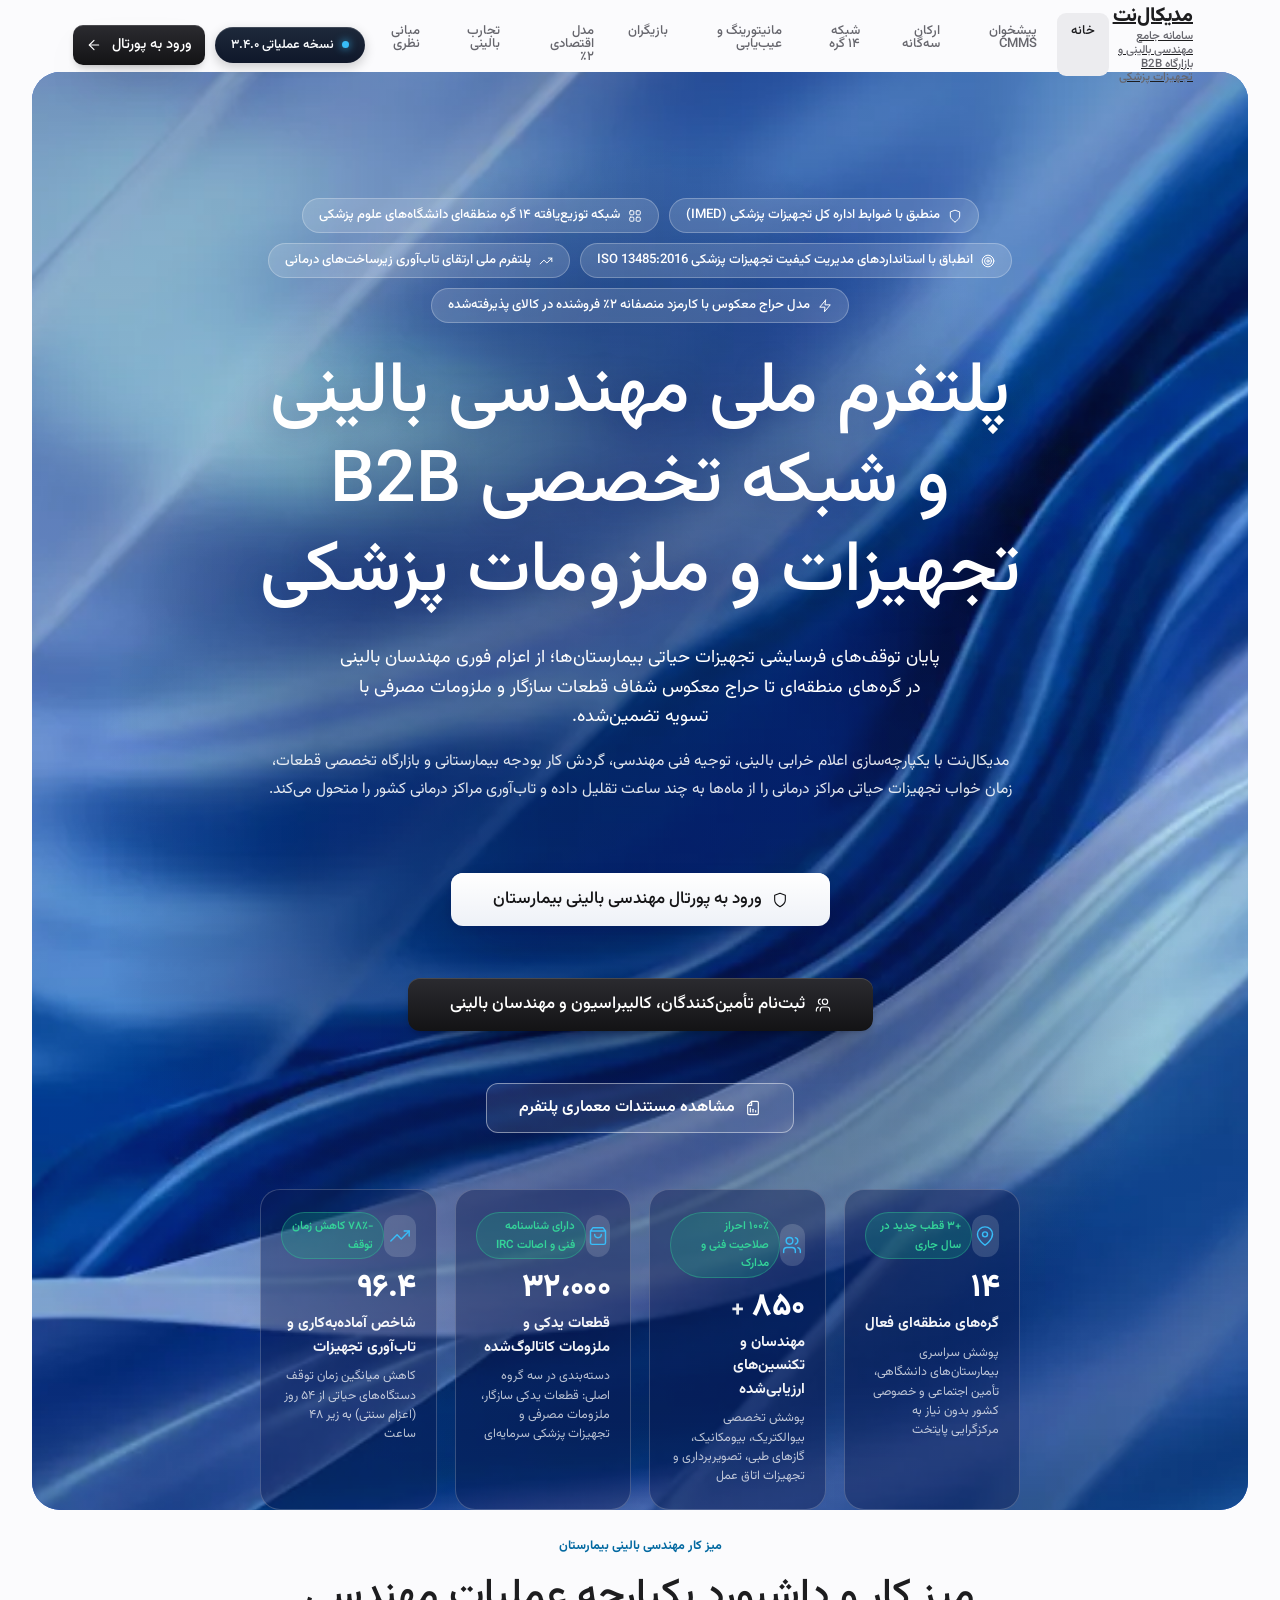
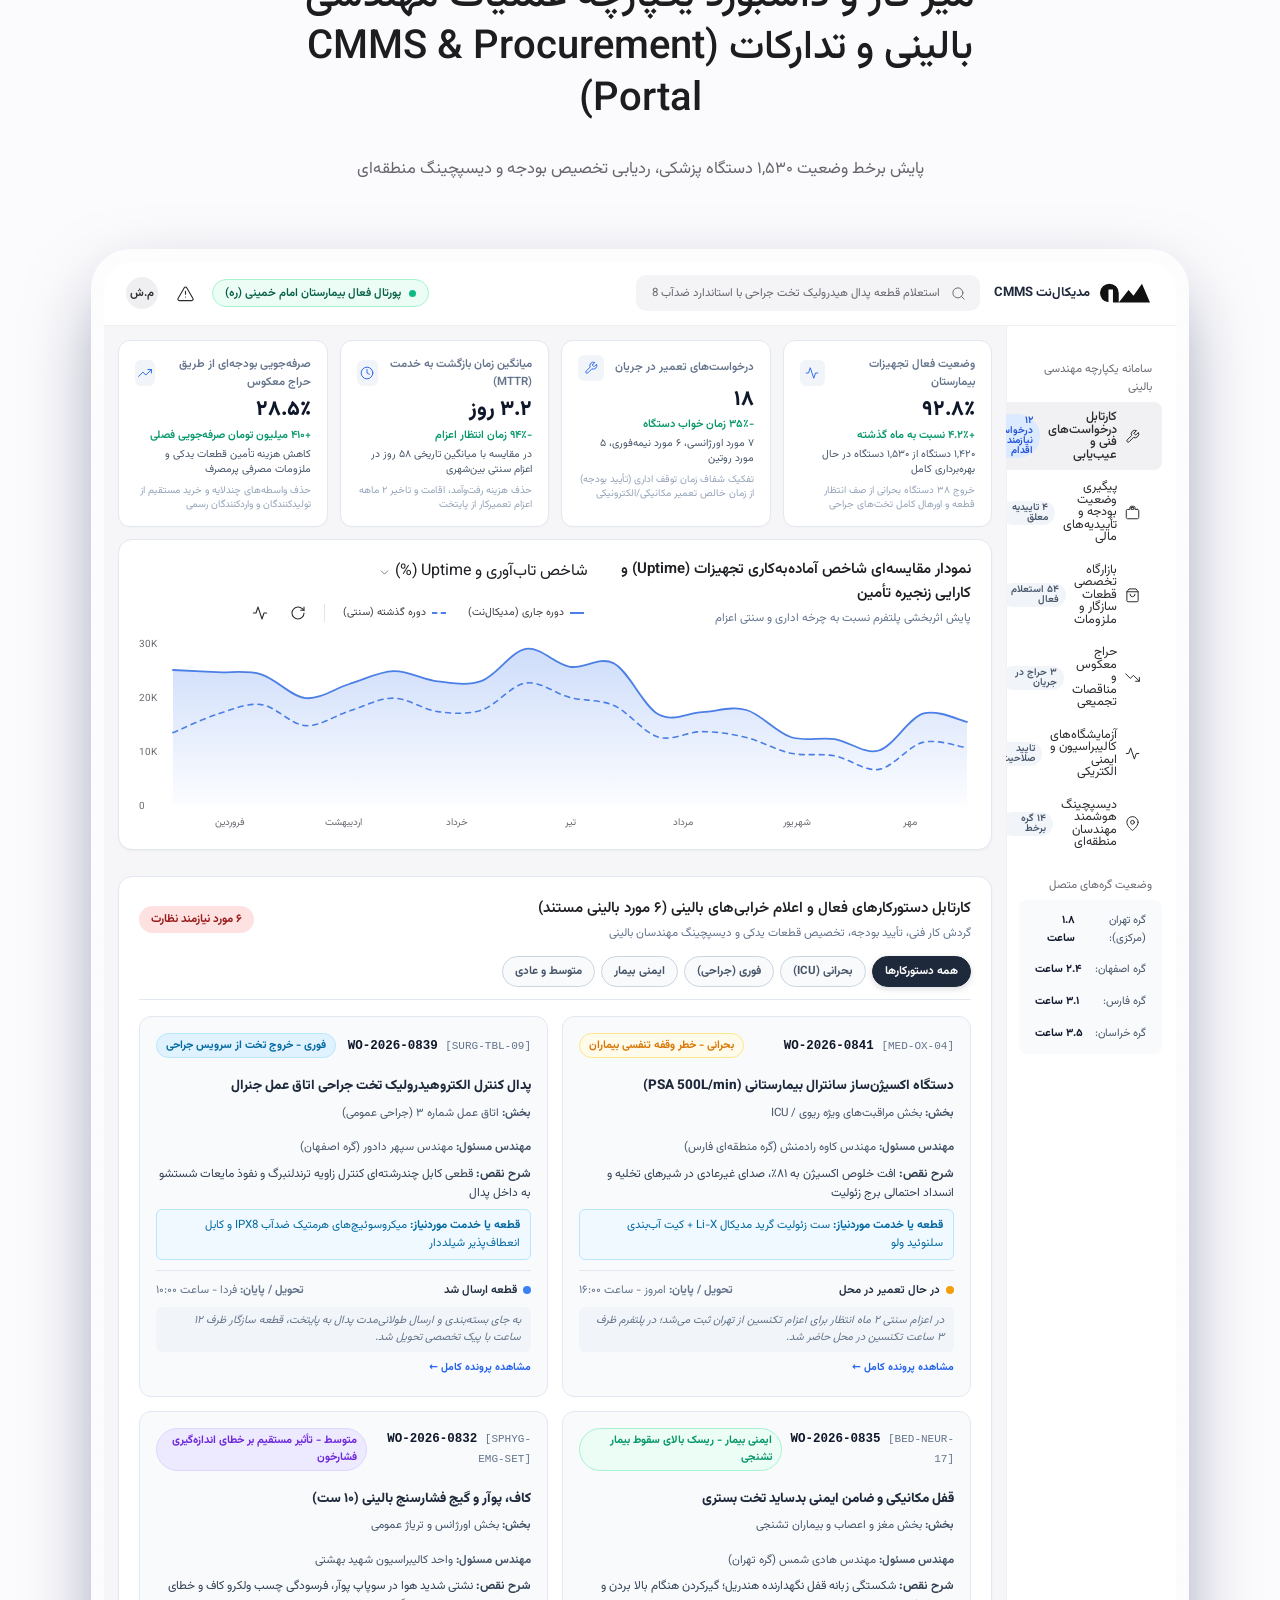
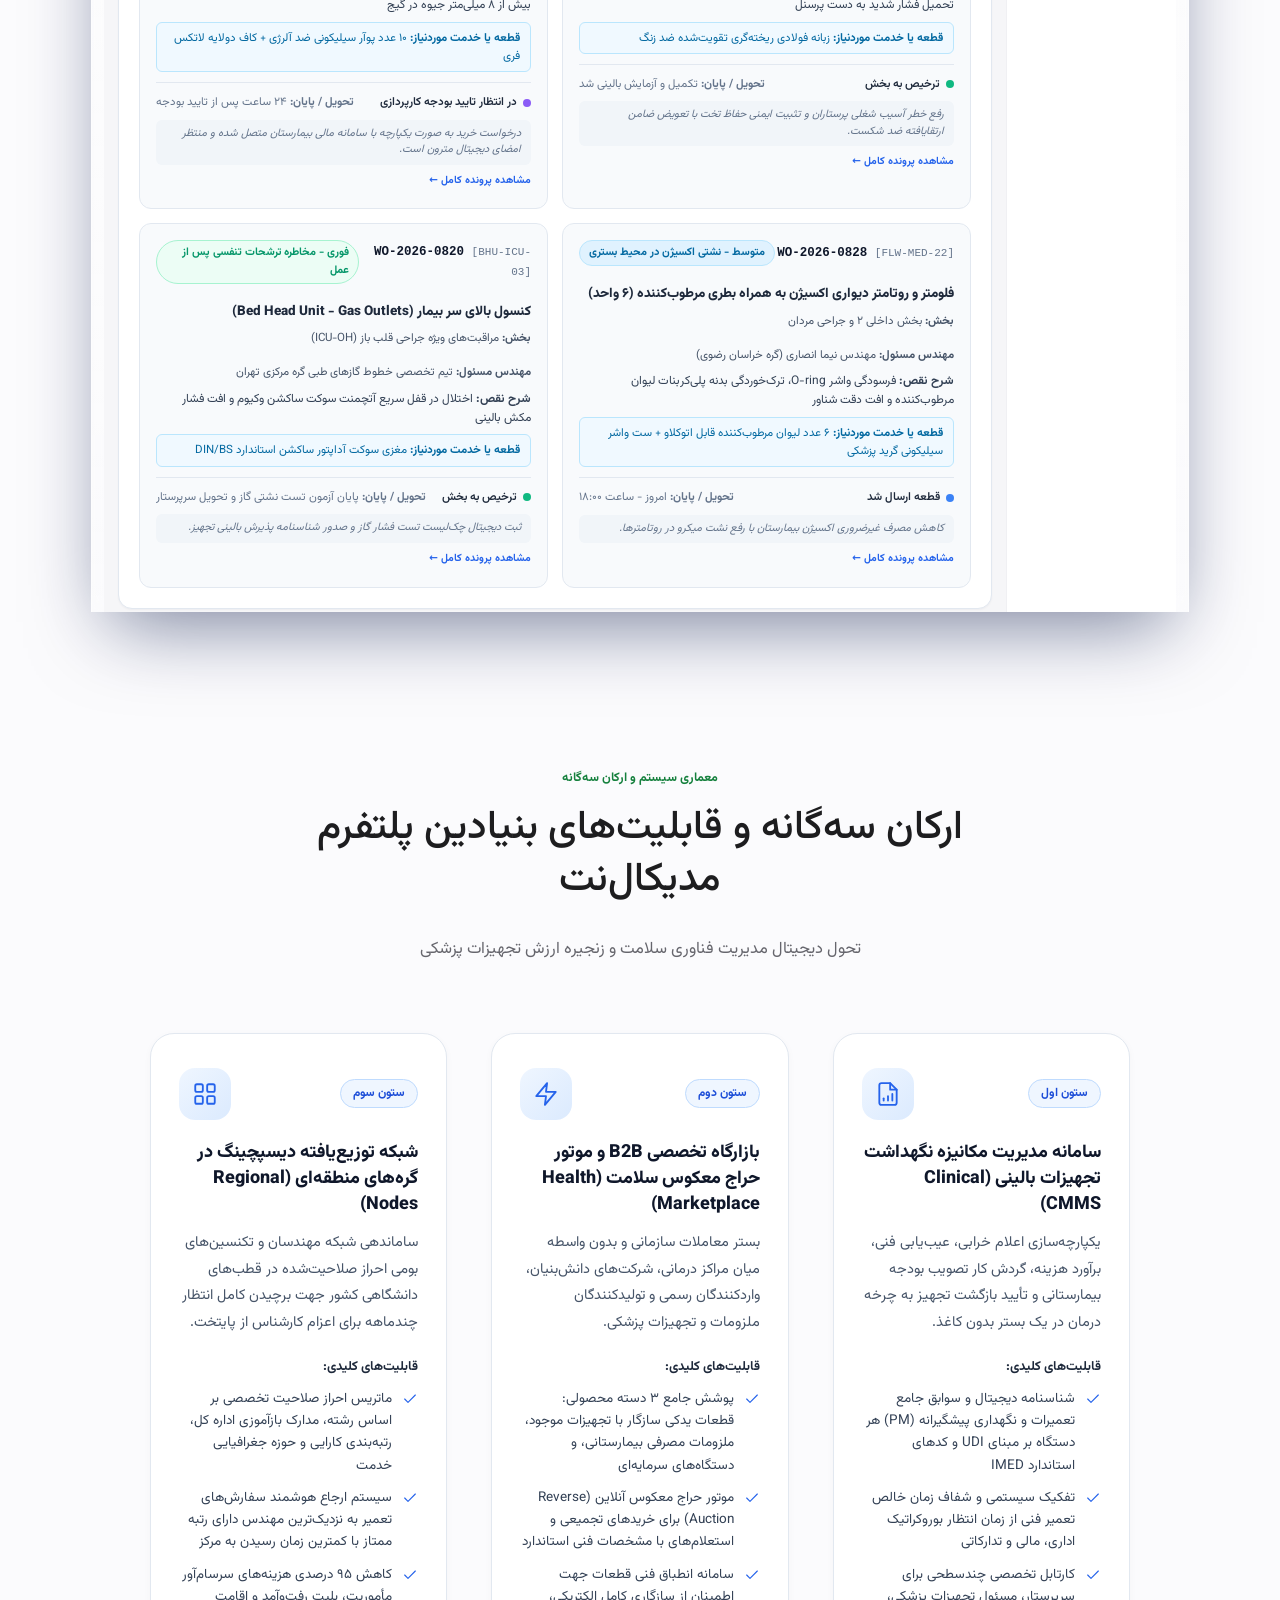
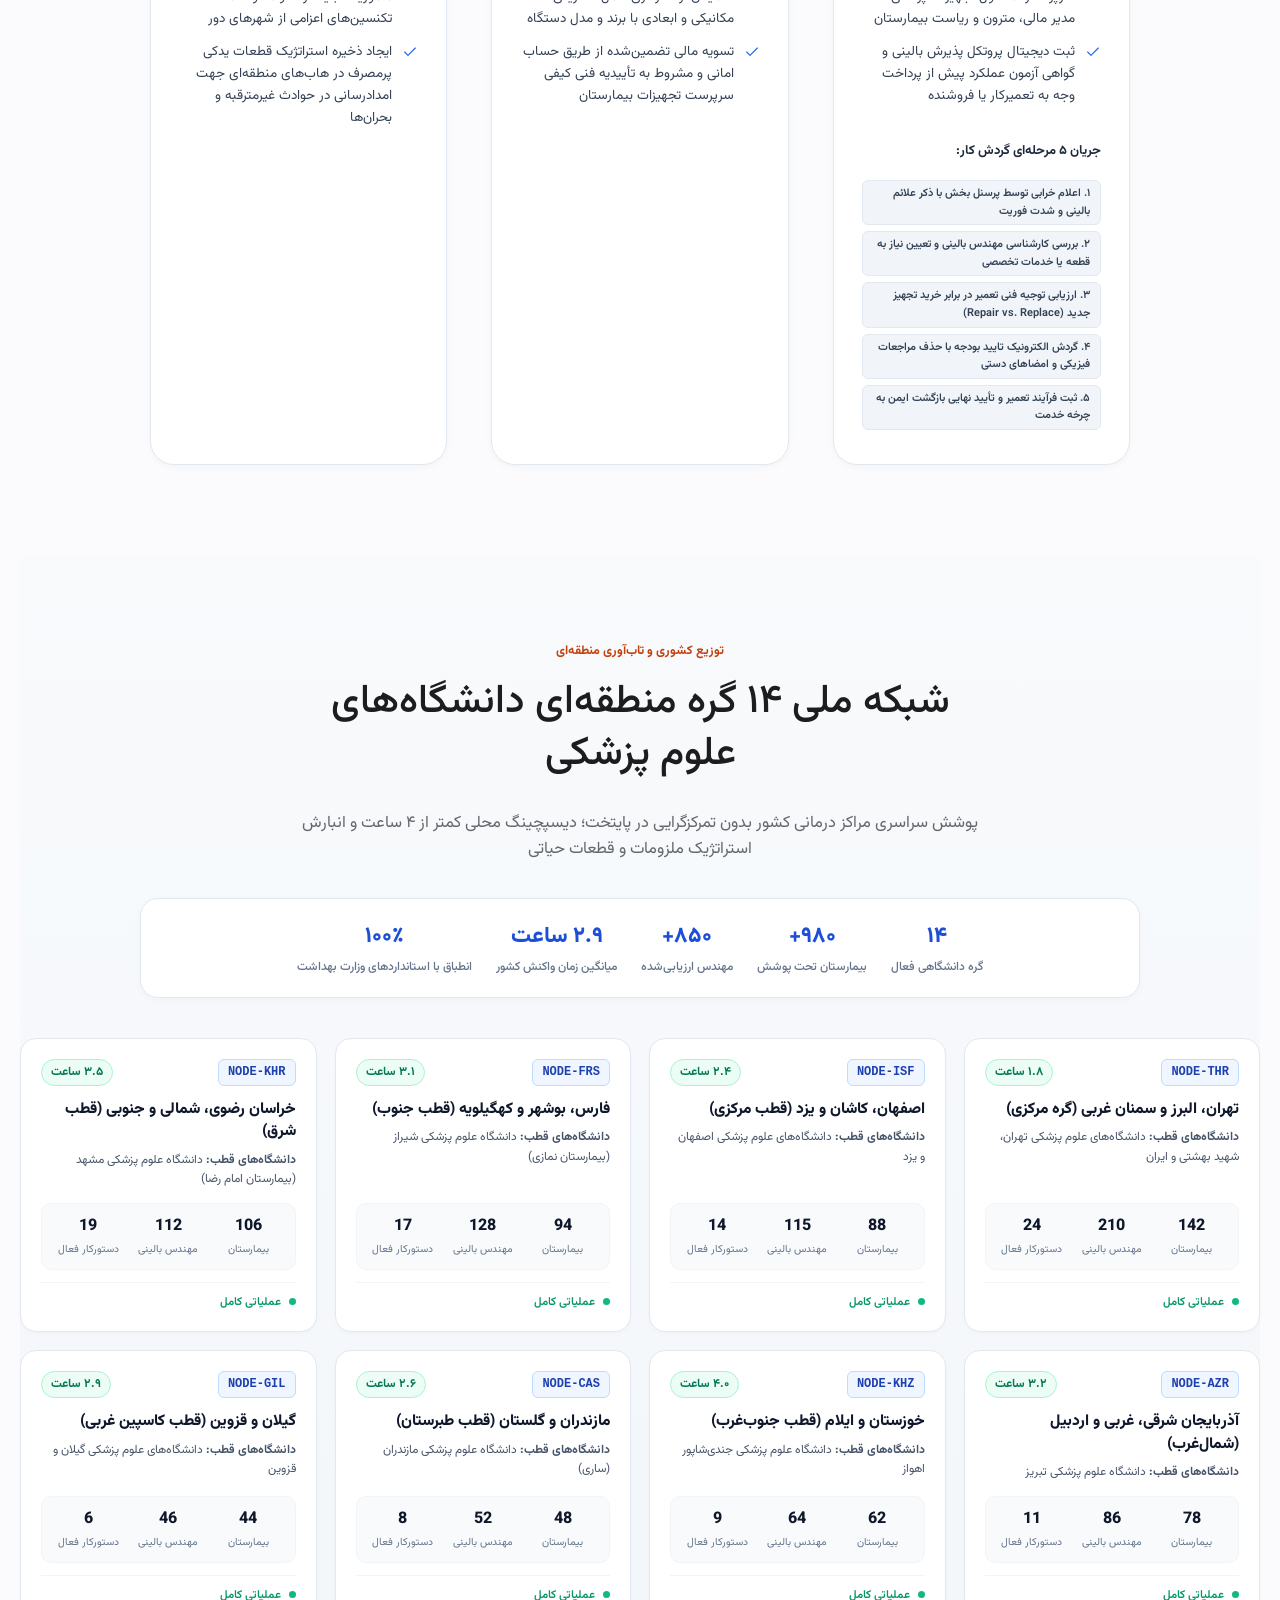
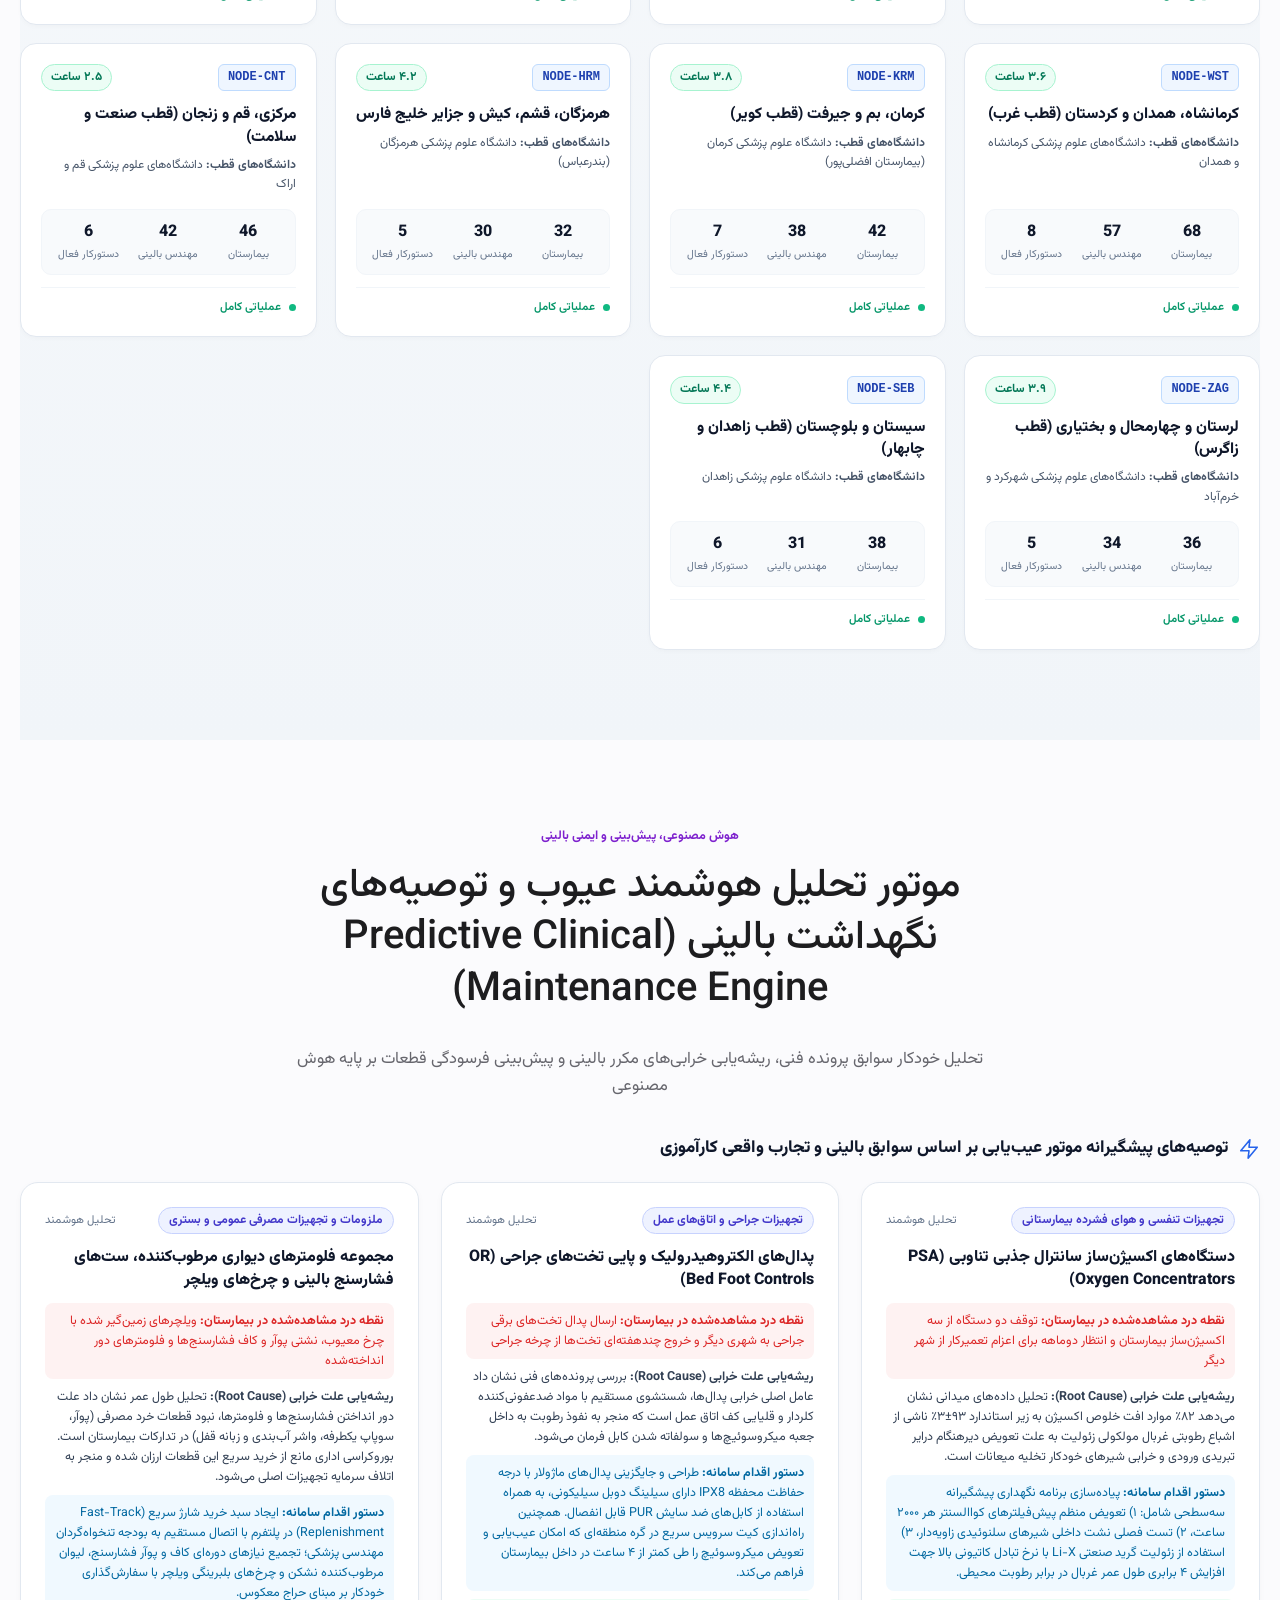
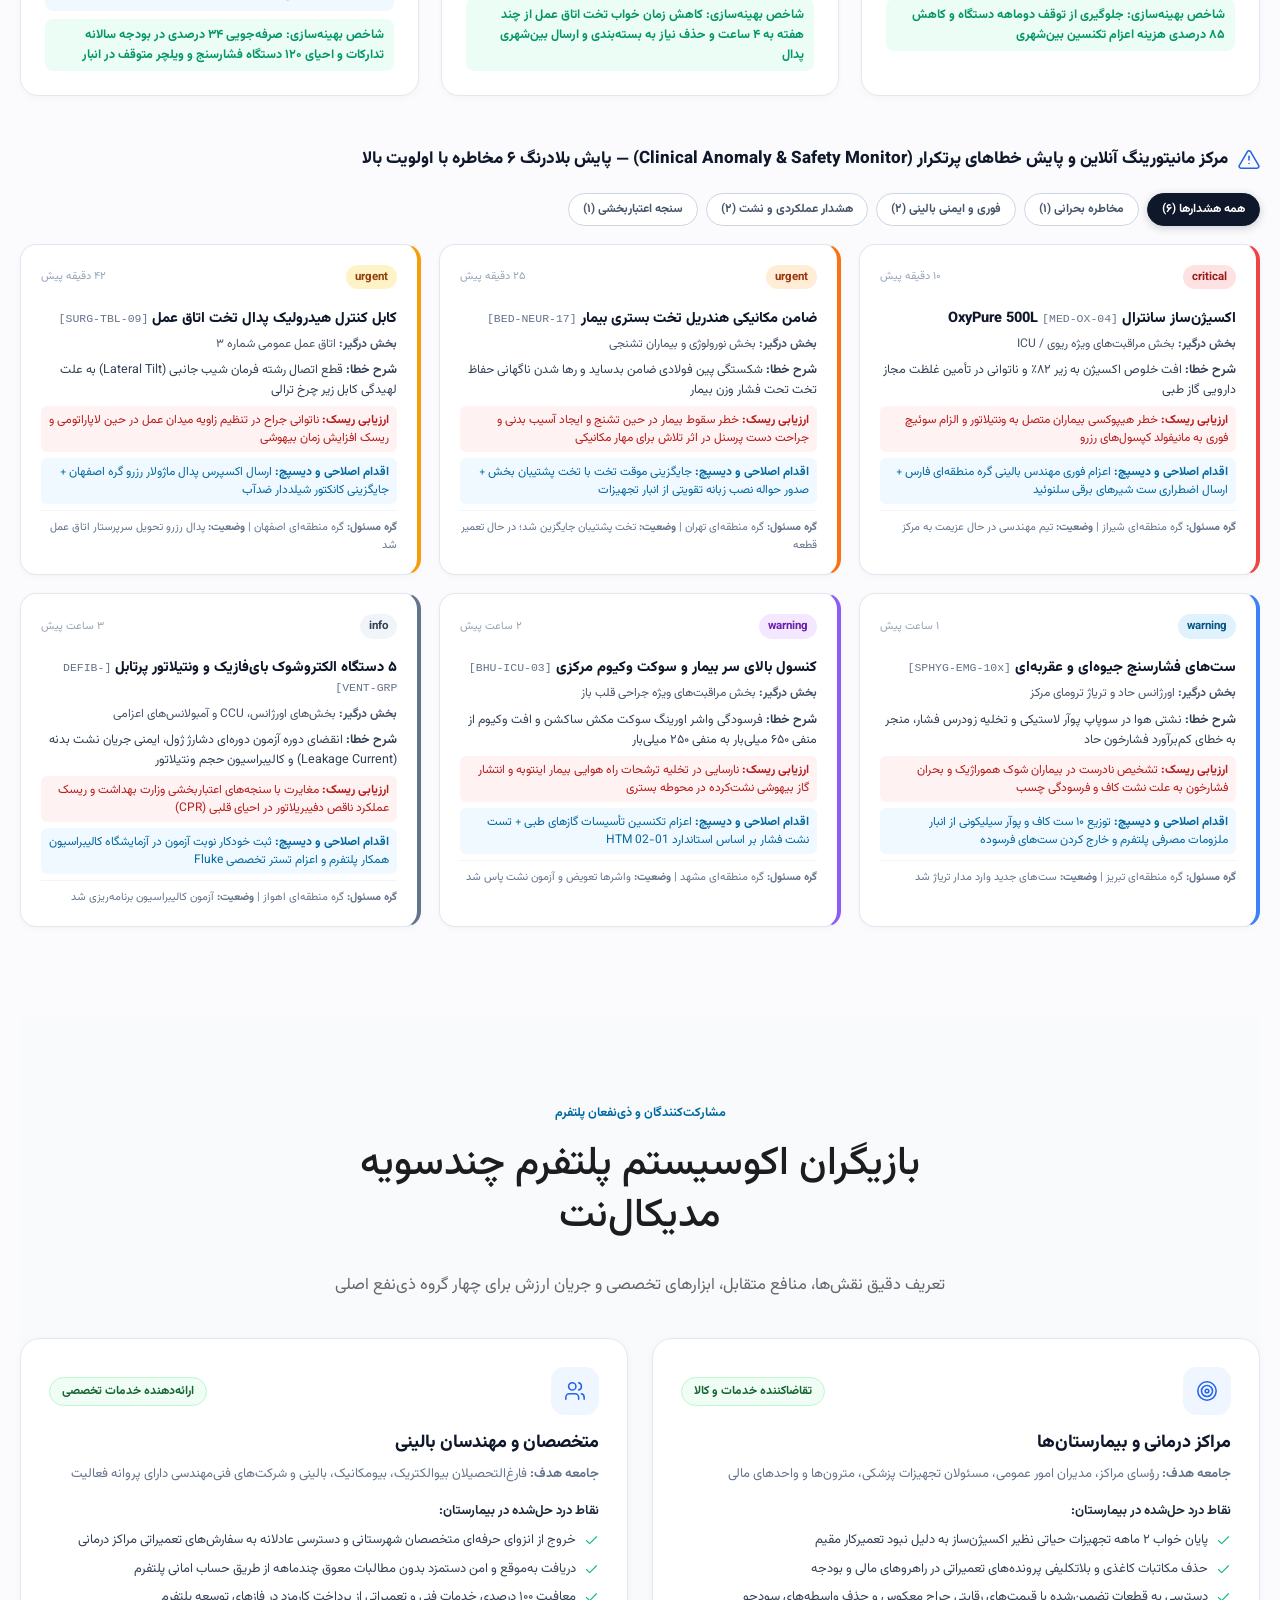
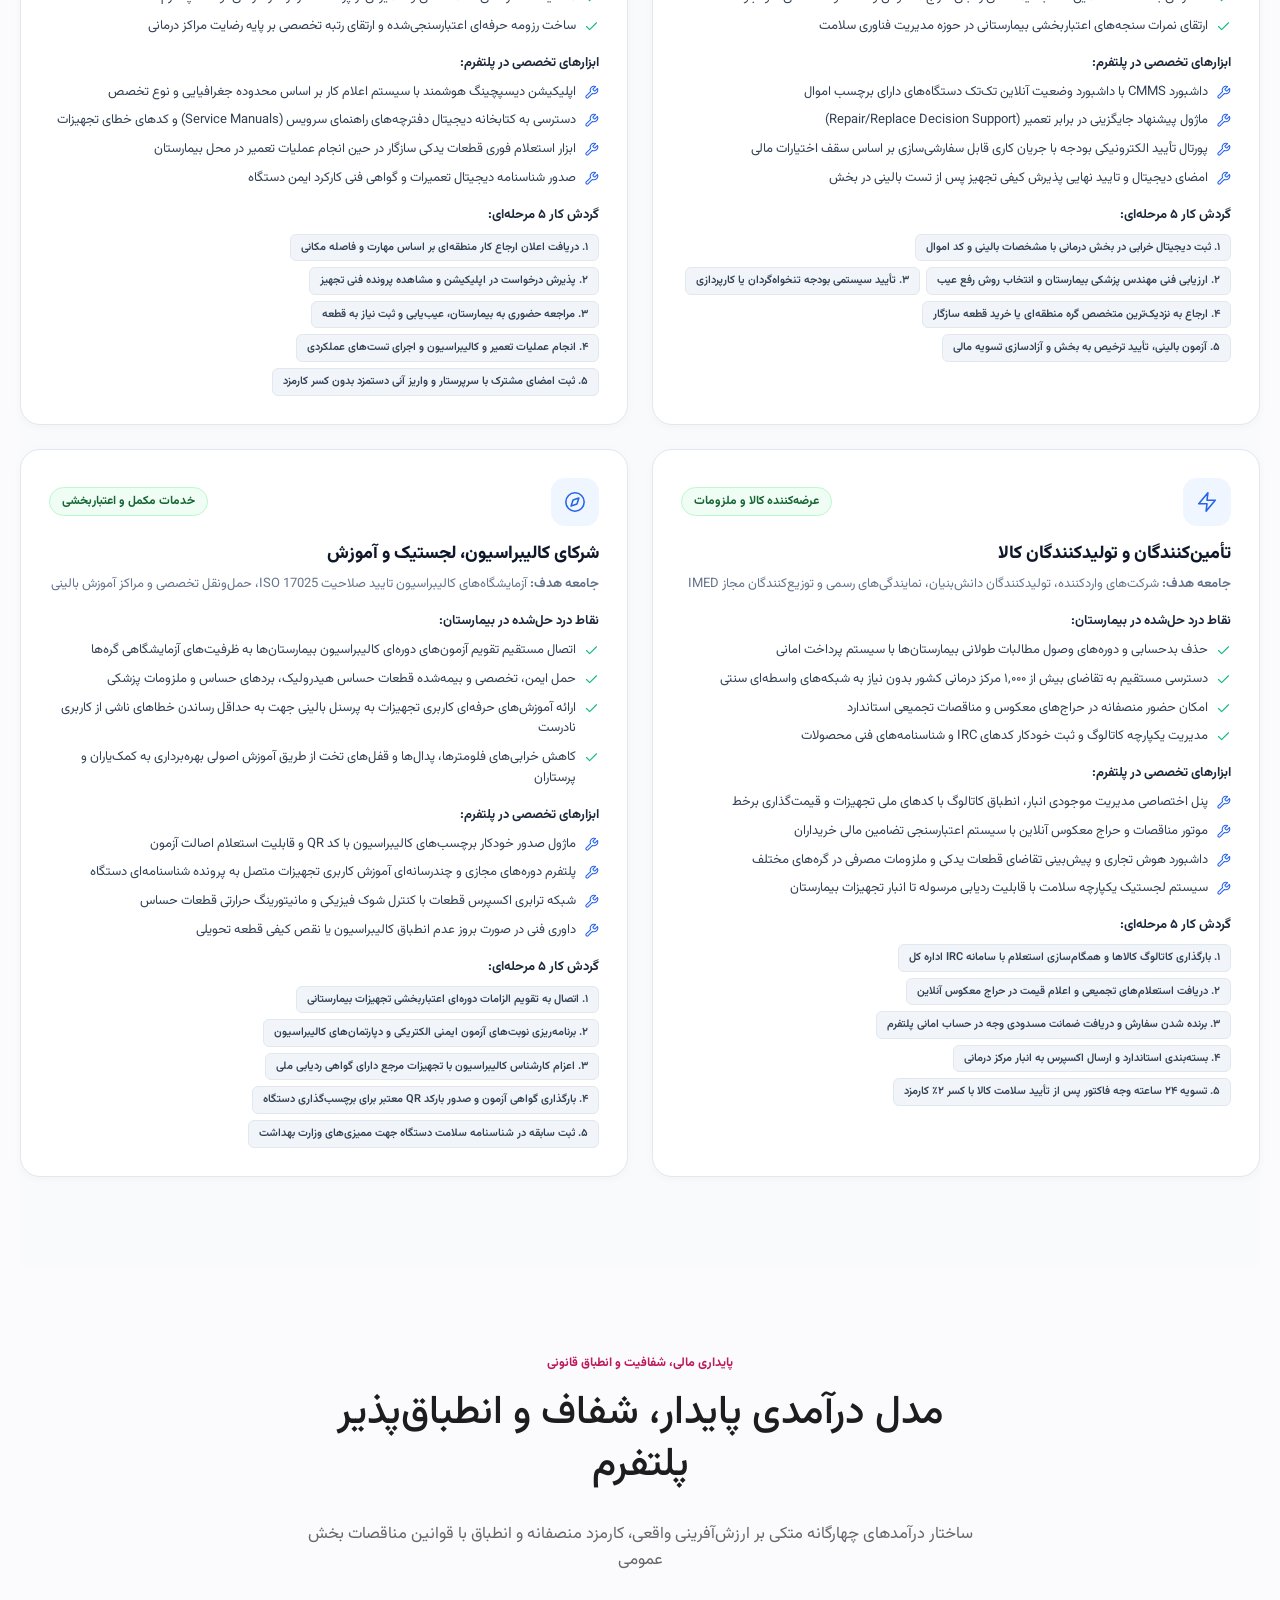
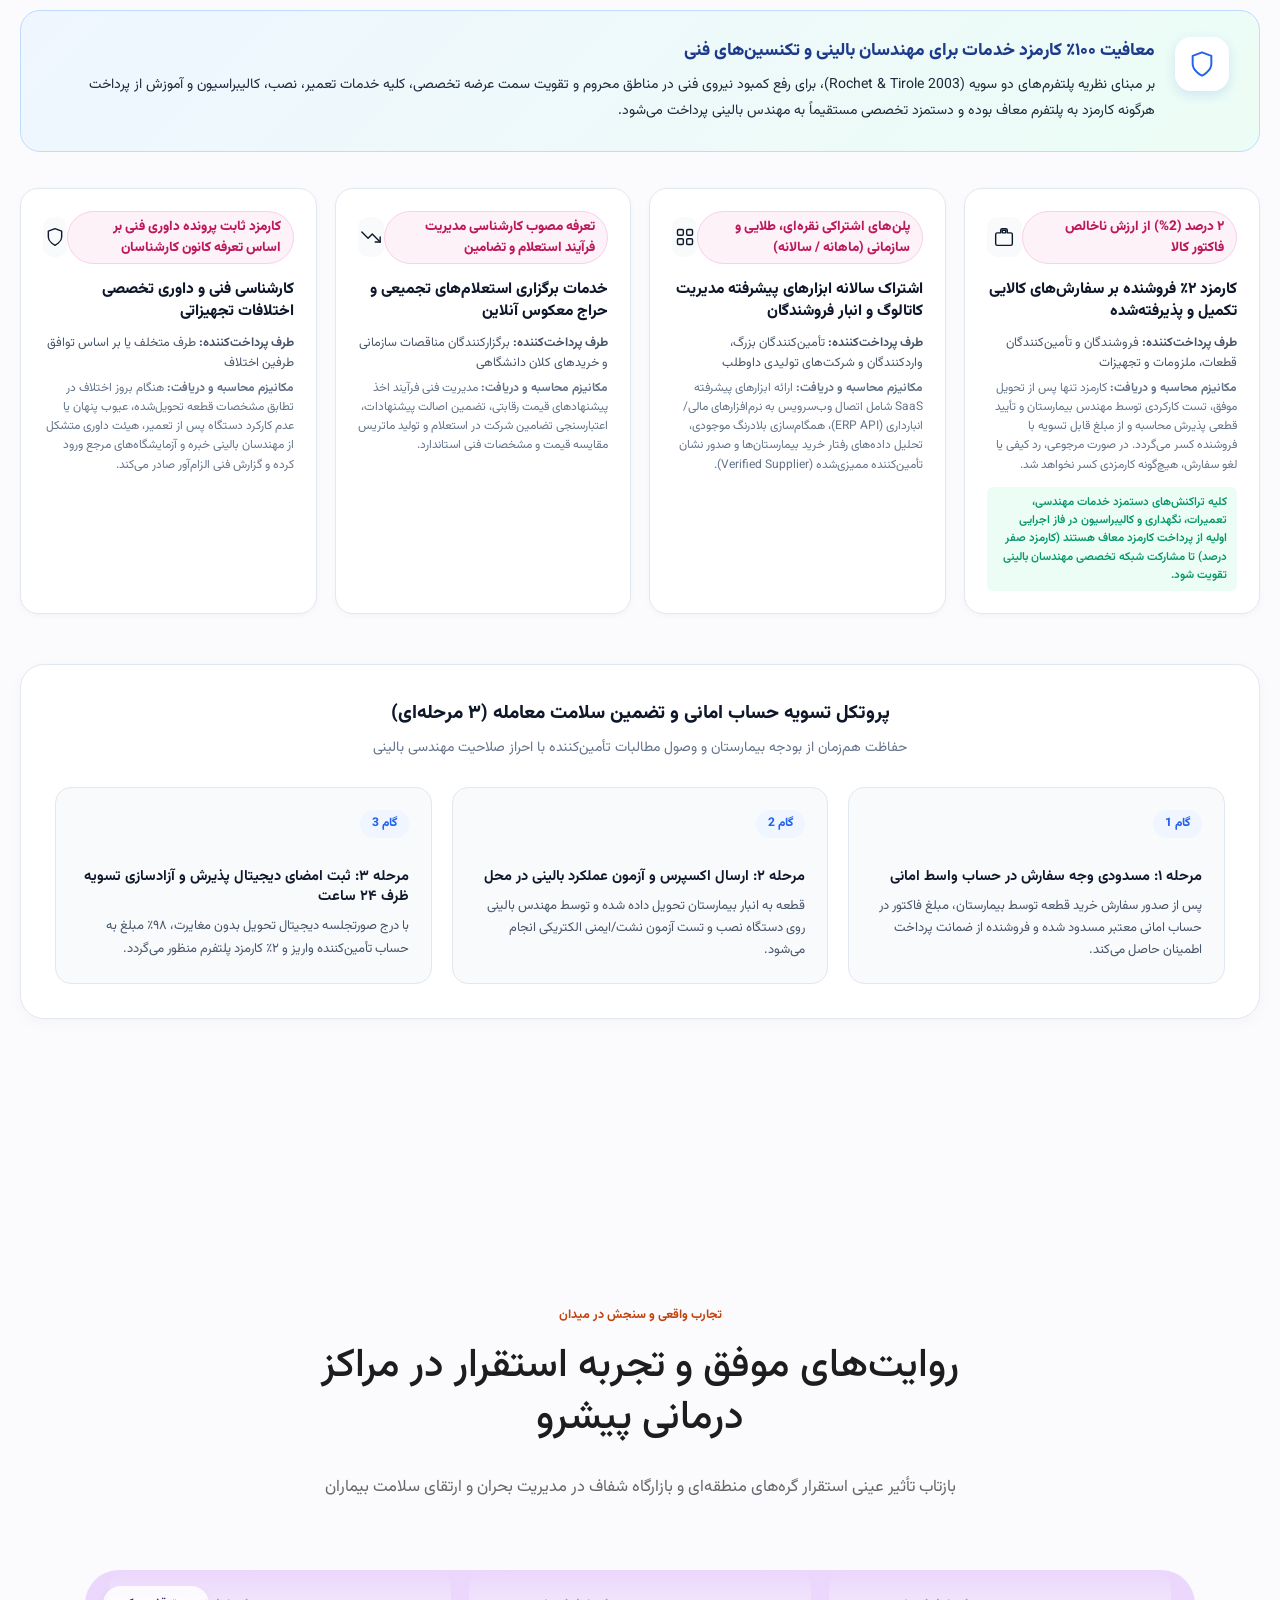
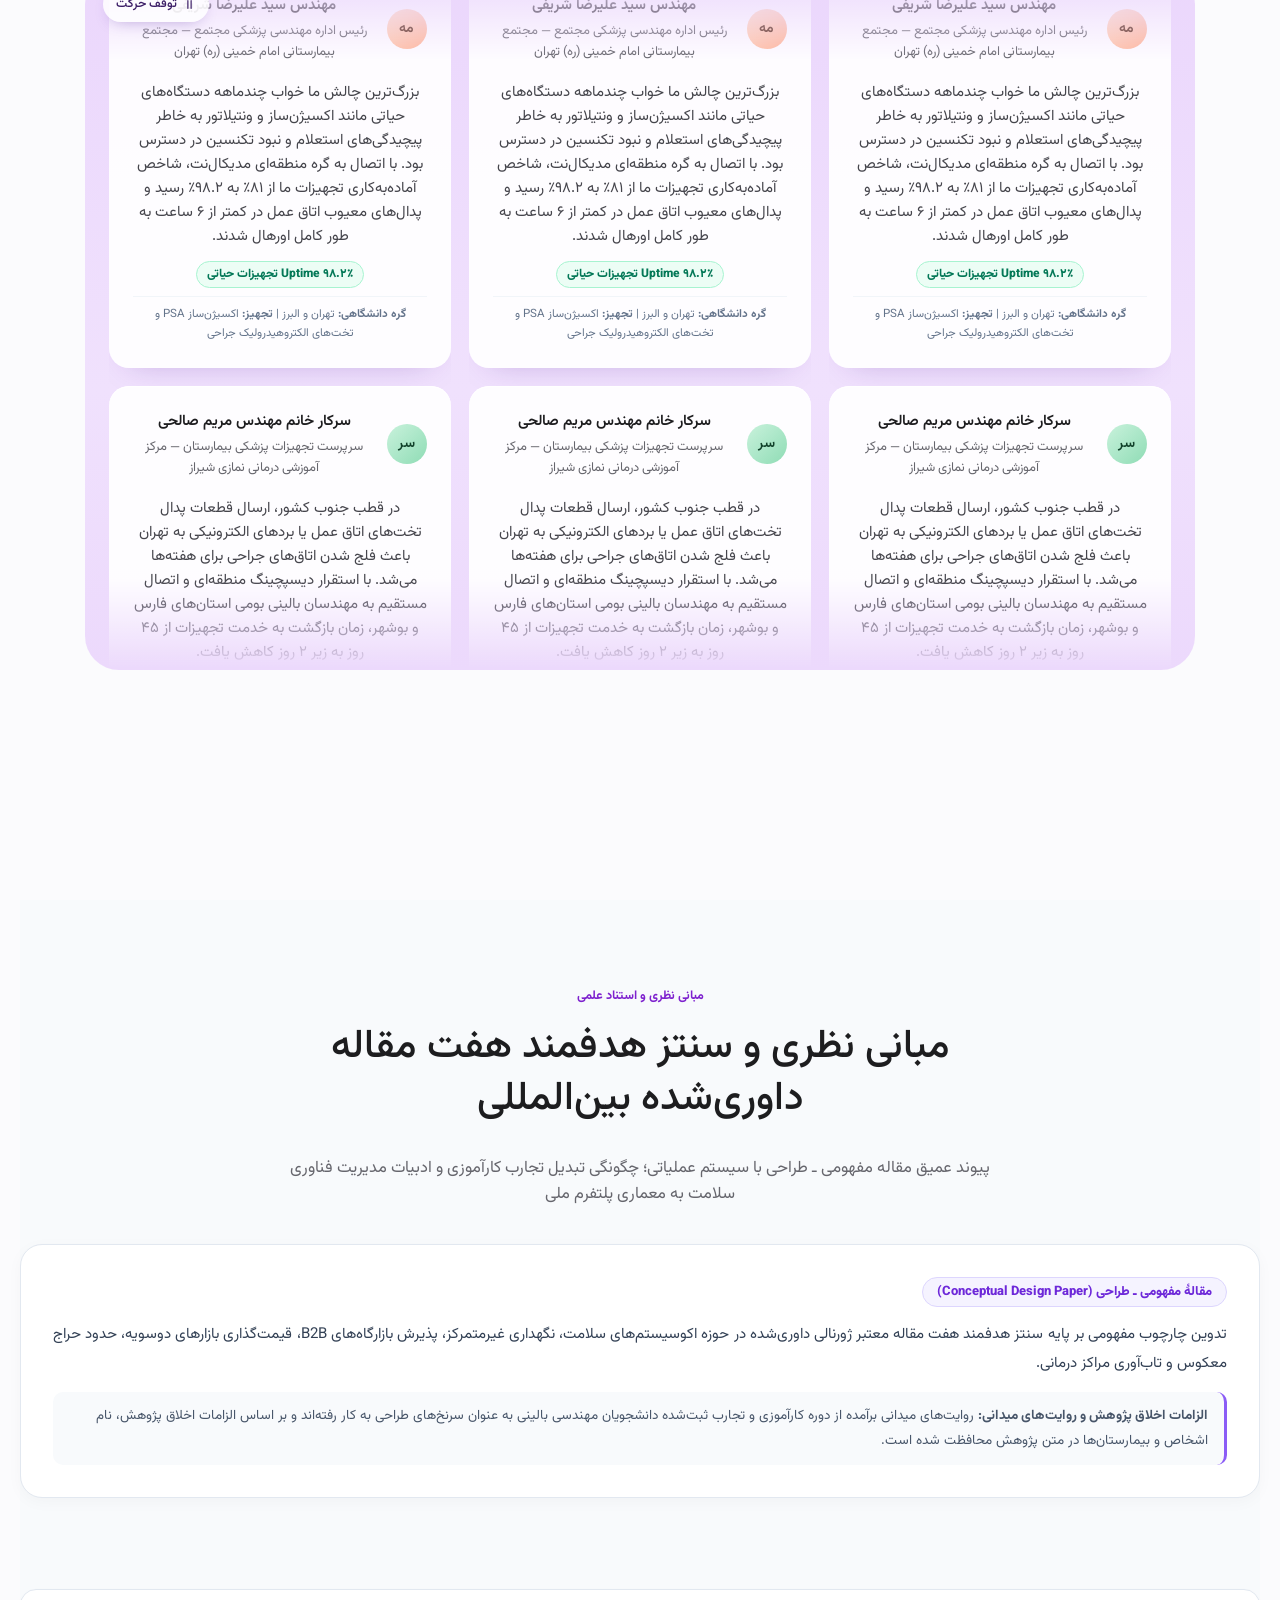
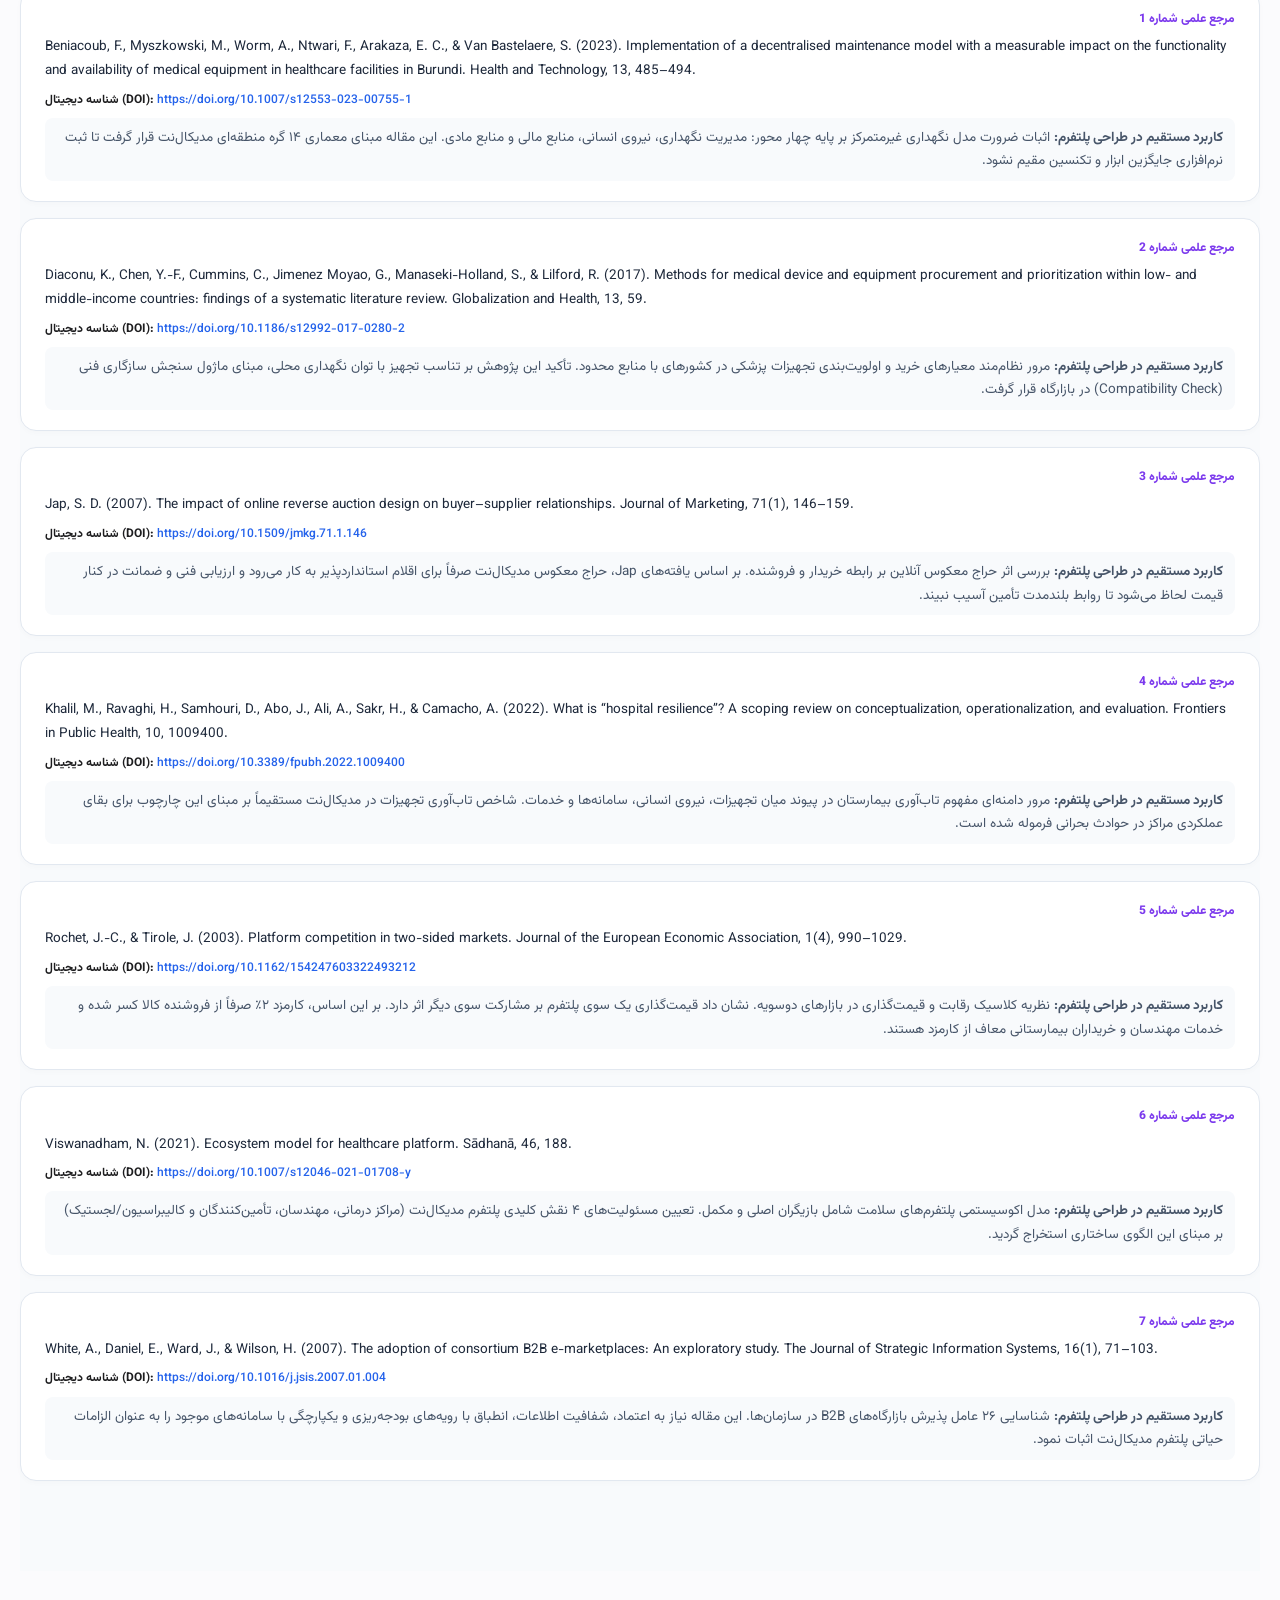
==== commit f61ade9d: "Apply code review fixes and harden GitHub Pages deployment Code fixes: - main.js: add missing click " ====
--- a/index.html
+++ b/index.html
@@ -10,6 +10,17 @@
   <meta property="og:type" content="website">
   <meta property="og:title" content="مدیکال‌نت | سامانه جامع مهندسی بالینی و بازارگاه B2B تجهیزات و ملزومات پزشکی کشور">
   <meta property="og:description" content="پیوند هوشمند درخواست فنی، تدارکات بیمارستانی، گره‌های منطقه‌ای و زنجیره تأمین سلامت">
+  <meta property="og:url" content="https://avazpoors-stack.github.io/MedicalNet/">
+  <meta property="og:image" content="https://avazpoors-stack.github.io/MedicalNet/assets/img/og-image.jpg">
+  <meta property="og:image:width" content="1200">
+  <meta property="og:image:height" content="630">
+  <meta property="og:image:alt" content="نمای پیشخوان سامانه مدیکال‌نت — پلتفرم ملی مهندسی بالینی و بازارگاه B2B تجهیزات پزشکی">
+  <meta property="og:locale" content="fa_IR">
+  <meta name="twitter:card" content="summary_large_image">
+  <meta name="twitter:title" content="مدیکال‌نت | سامانه جامع مهندسی بالینی و بازارگاه B2B تجهیزات و ملزومات پزشکی کشور">
+  <meta name="twitter:description" content="پیوند هوشمند درخواست فنی، تدارکات بیمارستانی، گره‌های منطقه‌ای و زنجیره تأمین سلامت">
+  <meta name="twitter:image" content="https://avazpoors-stack.github.io/MedicalNet/assets/img/og-image.jpg">
+  <link rel="canonical" href="https://avazpoors-stack.github.io/MedicalNet/">
   <link rel="icon" href="assets/img/favicon.svg" type="image/svg+xml">
   <link rel="preconnect" href="https://fonts.googleapis.com">
   <link rel="preconnect" href="https://fonts.gstatic.com" crossorigin>
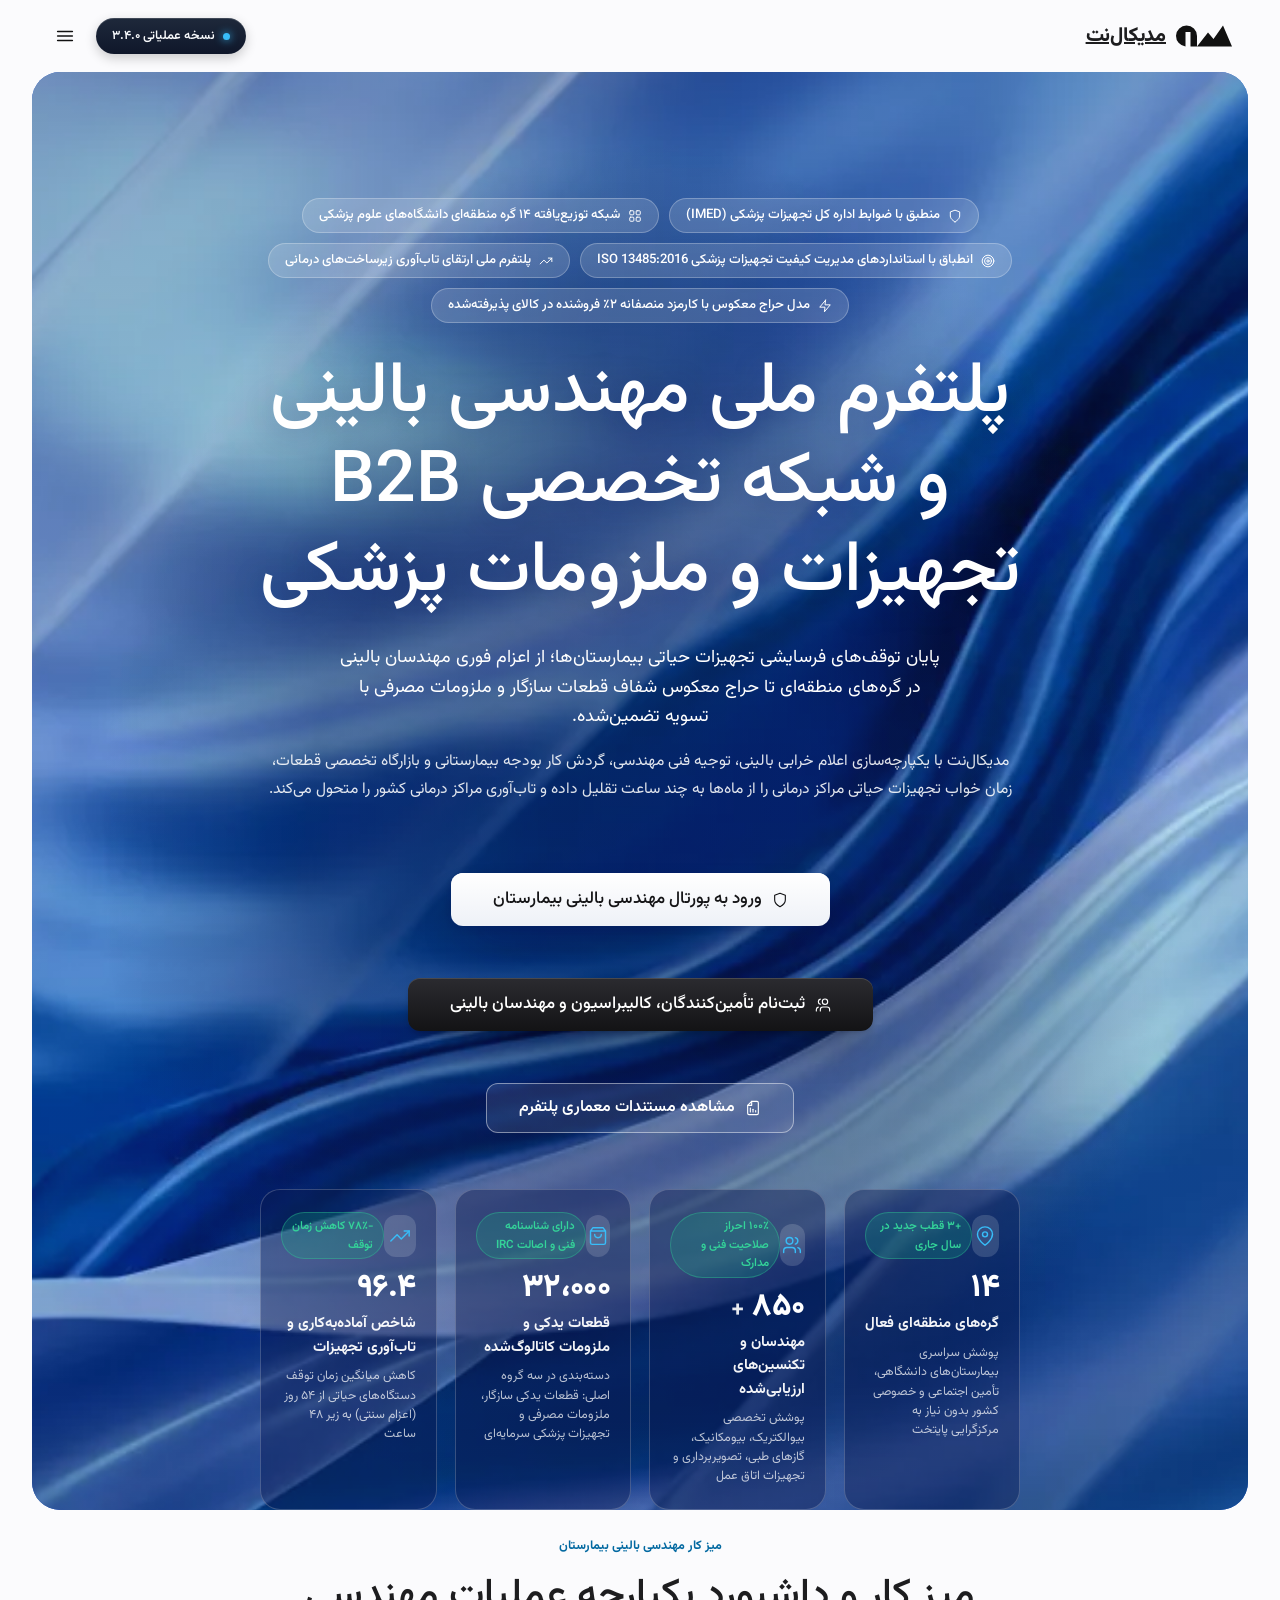
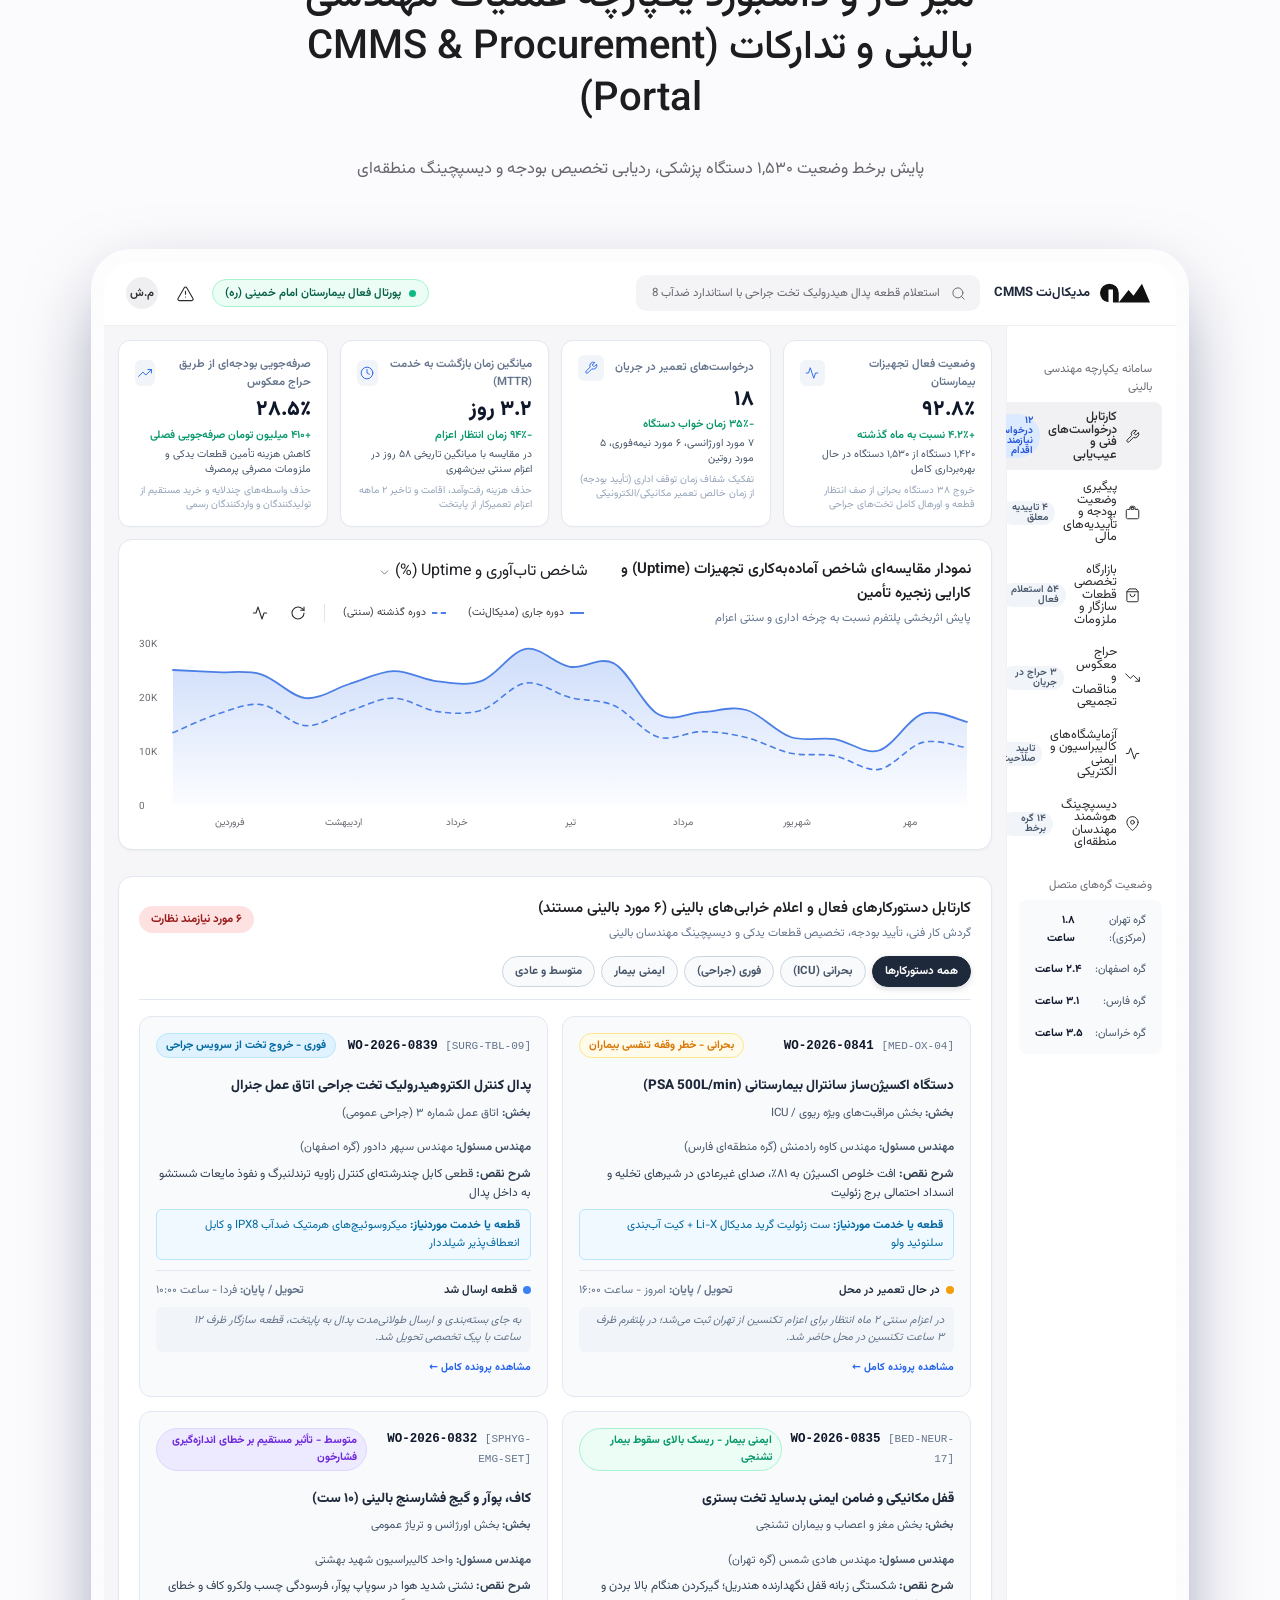
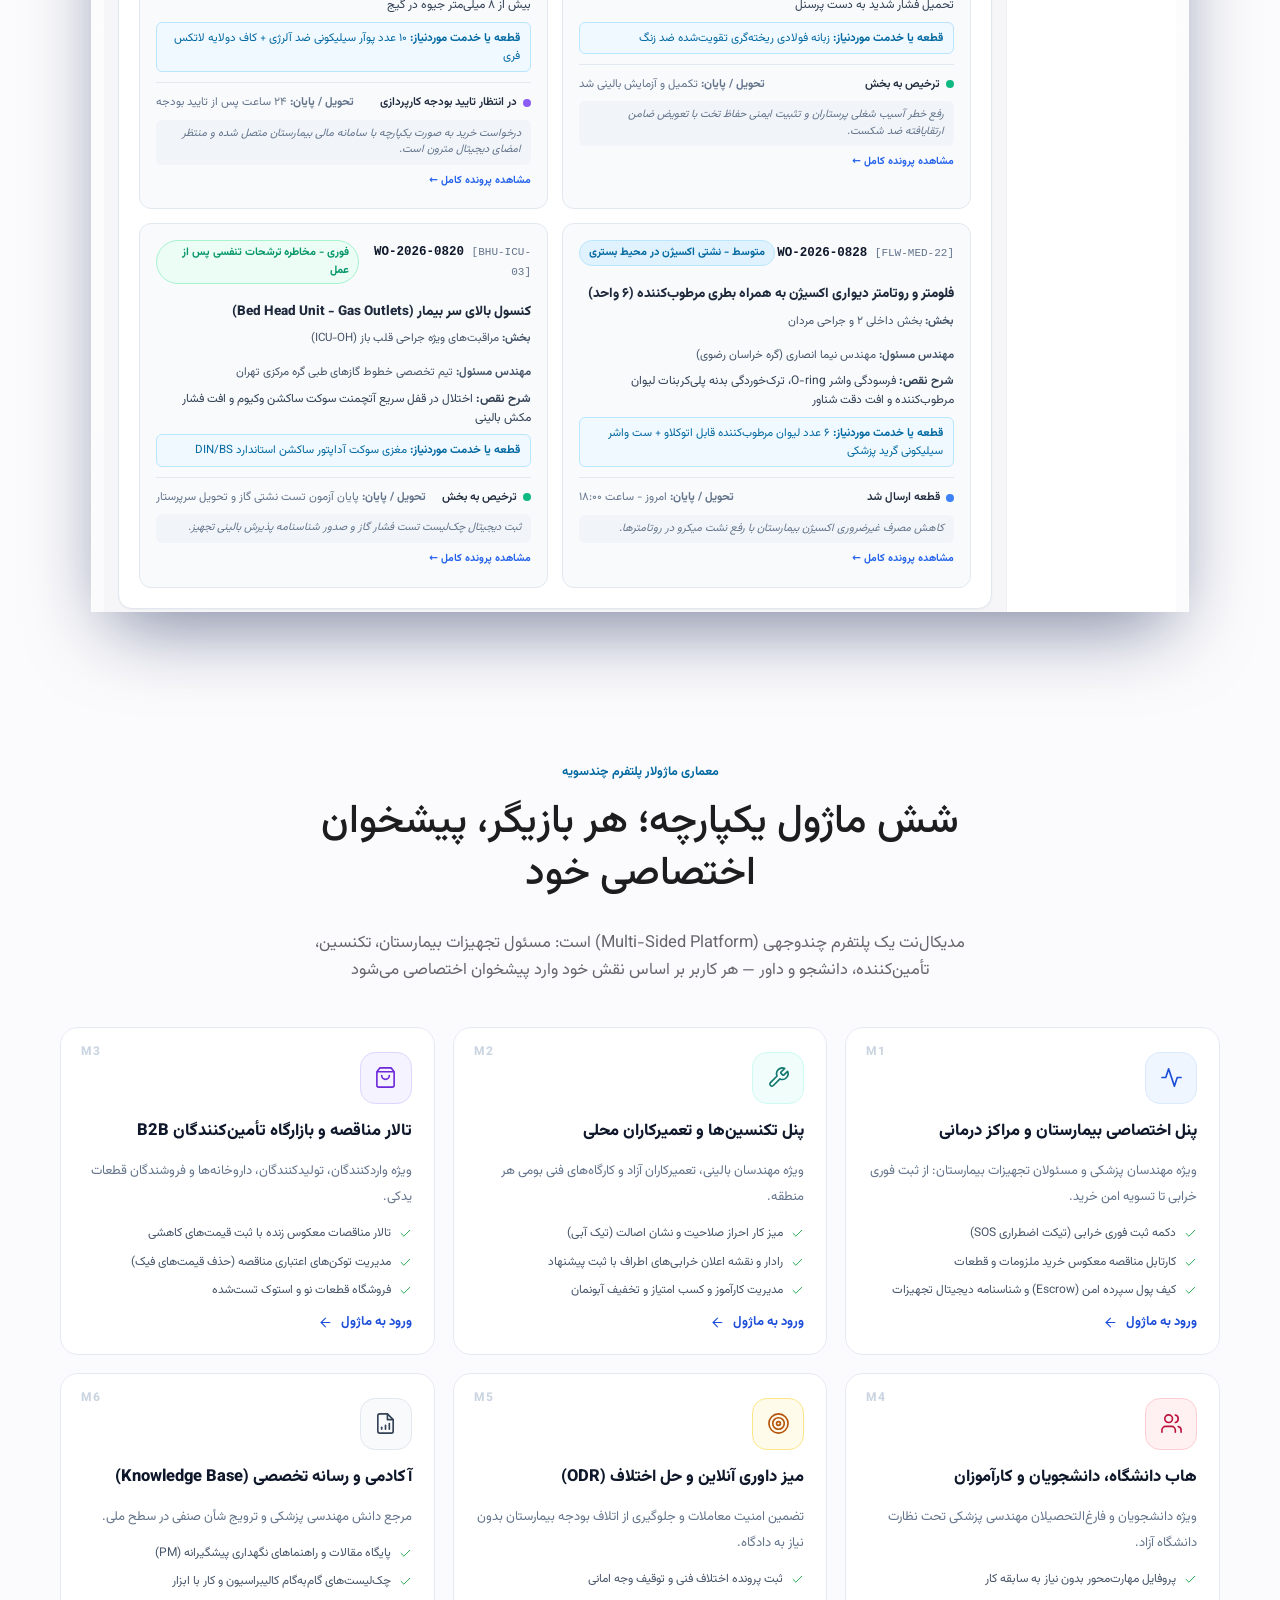
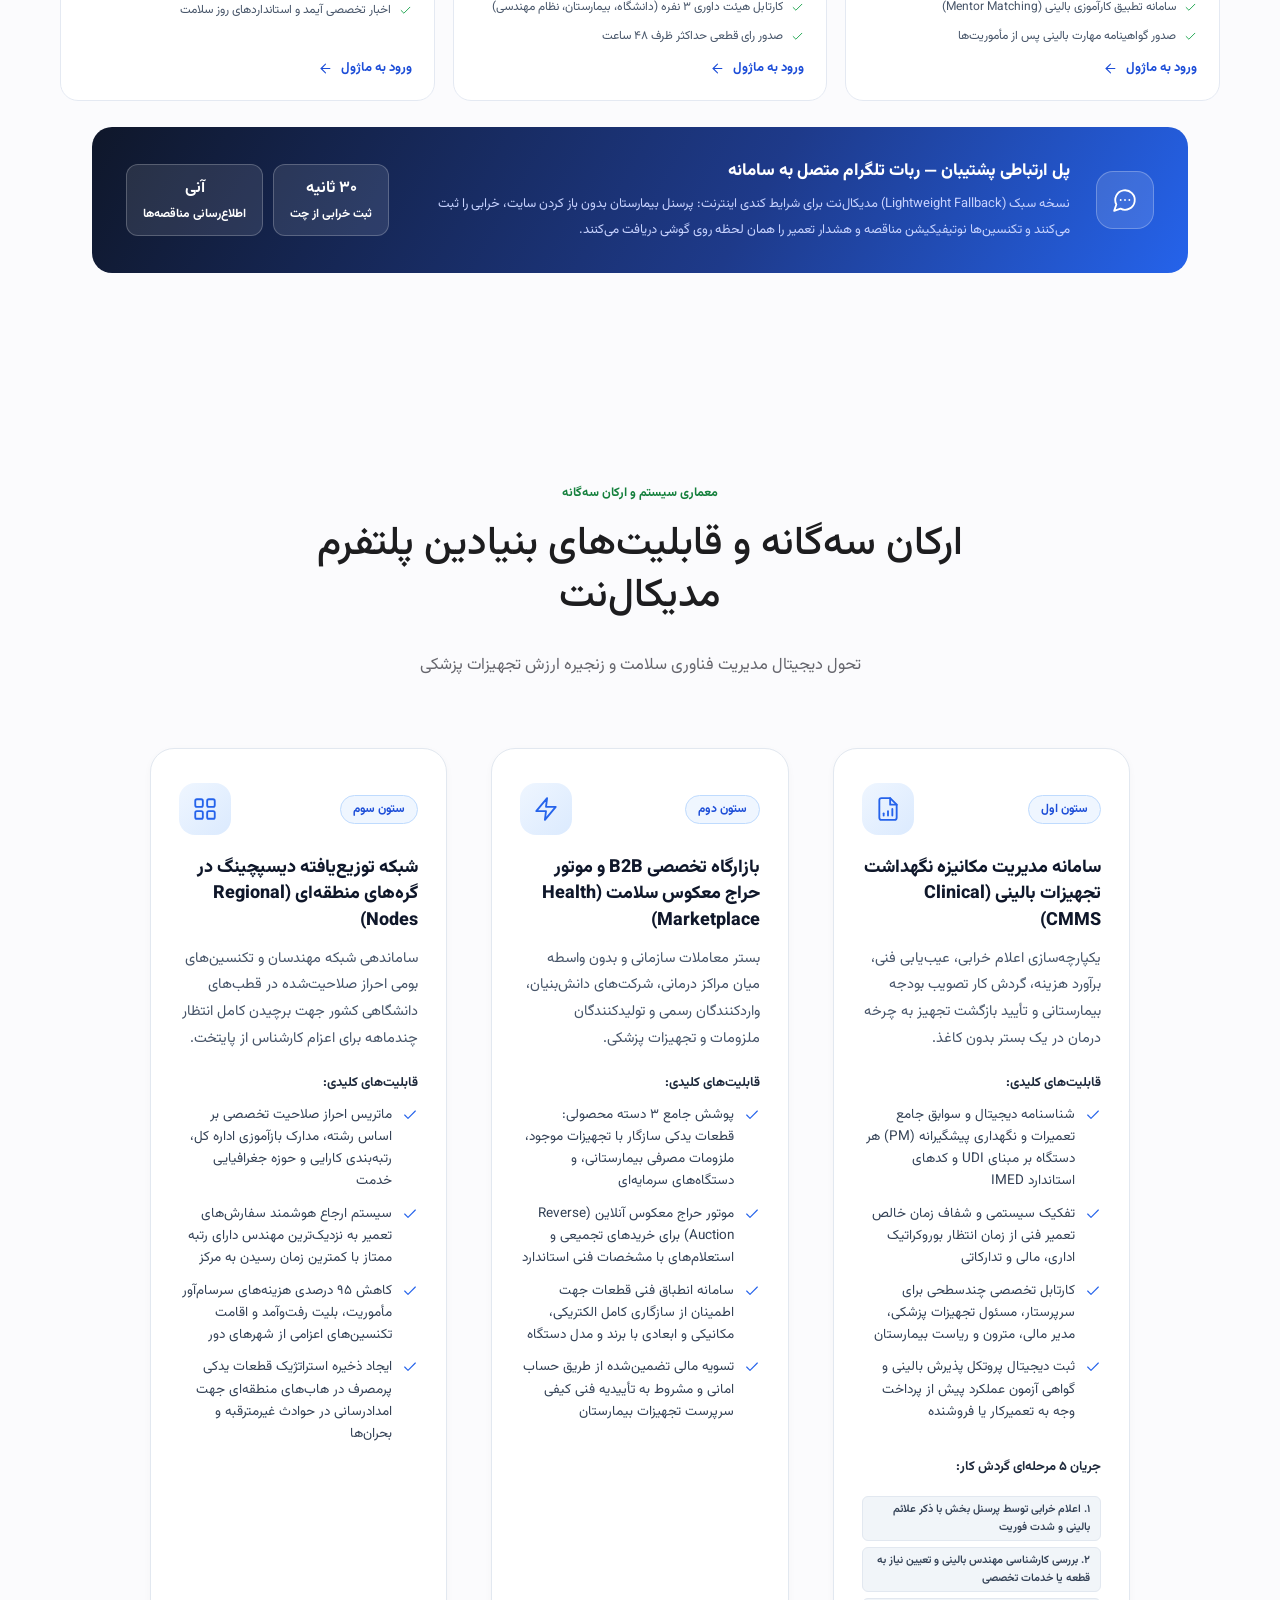
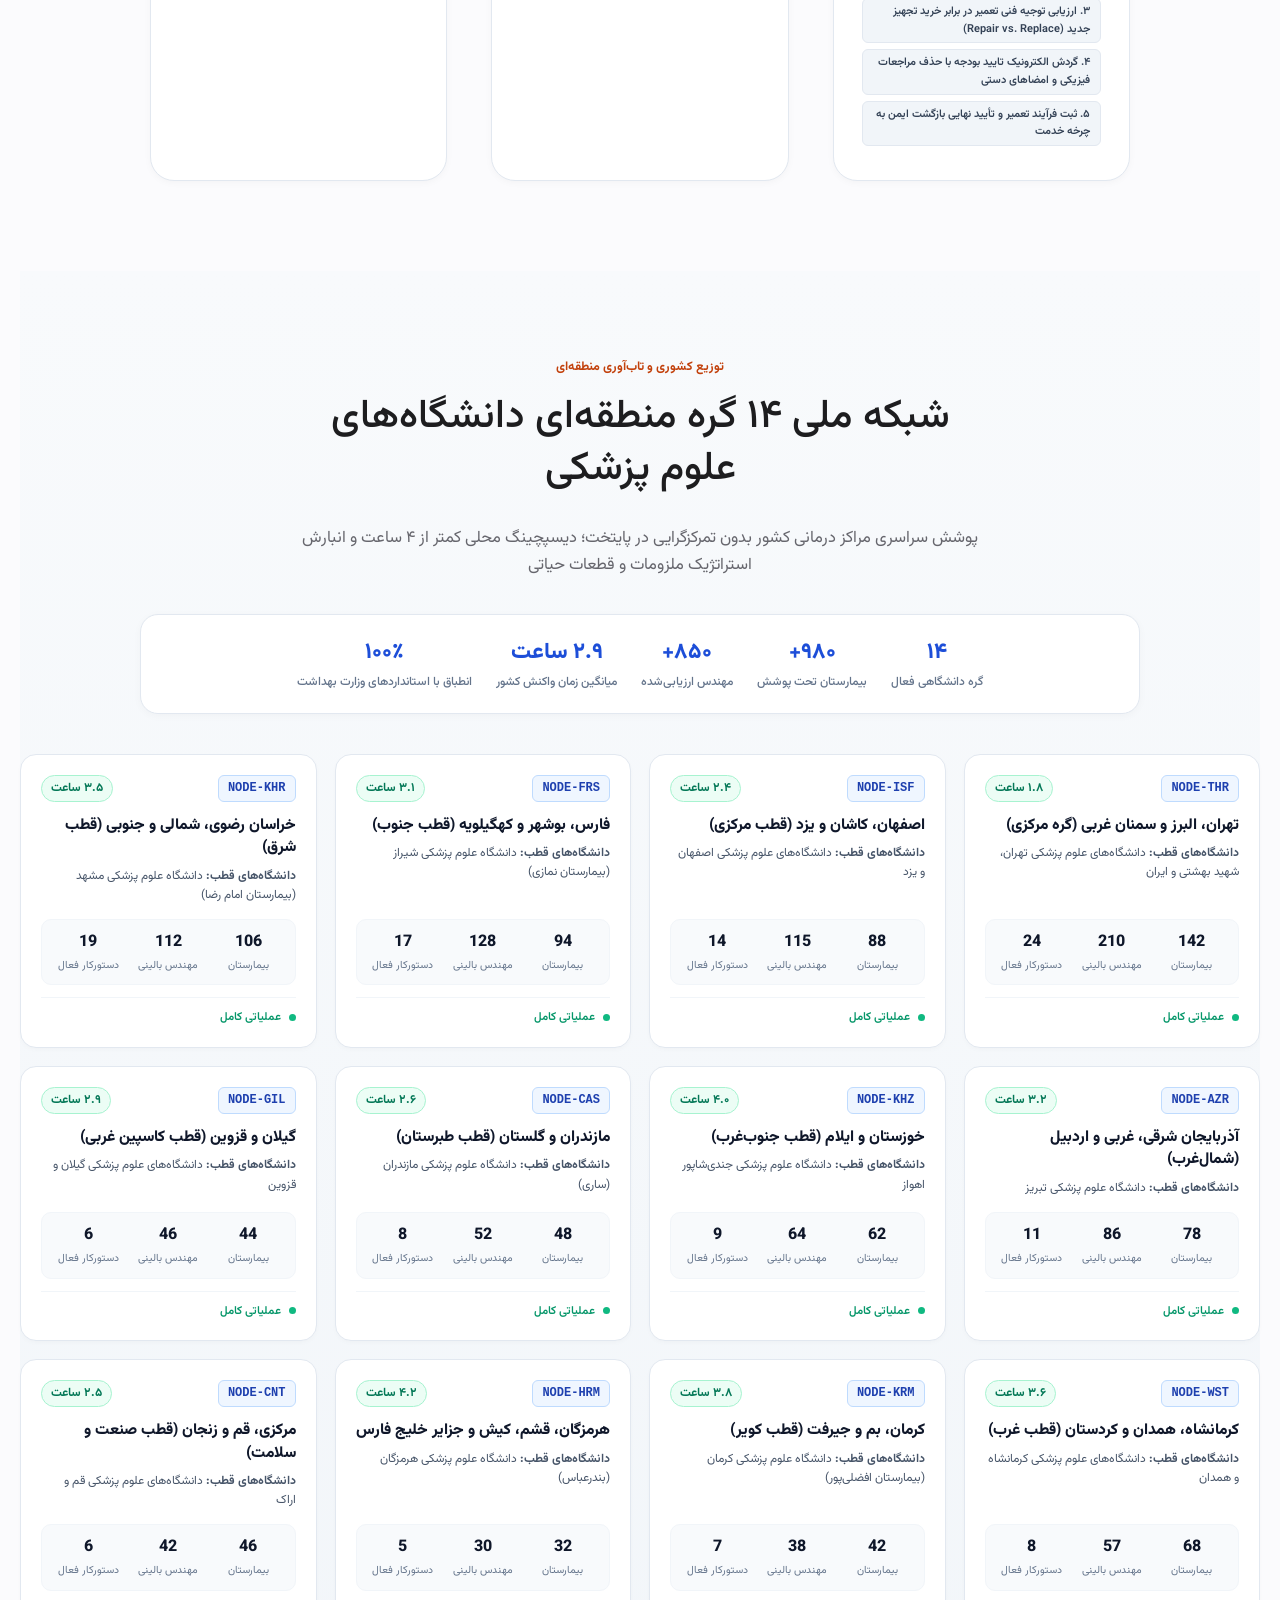
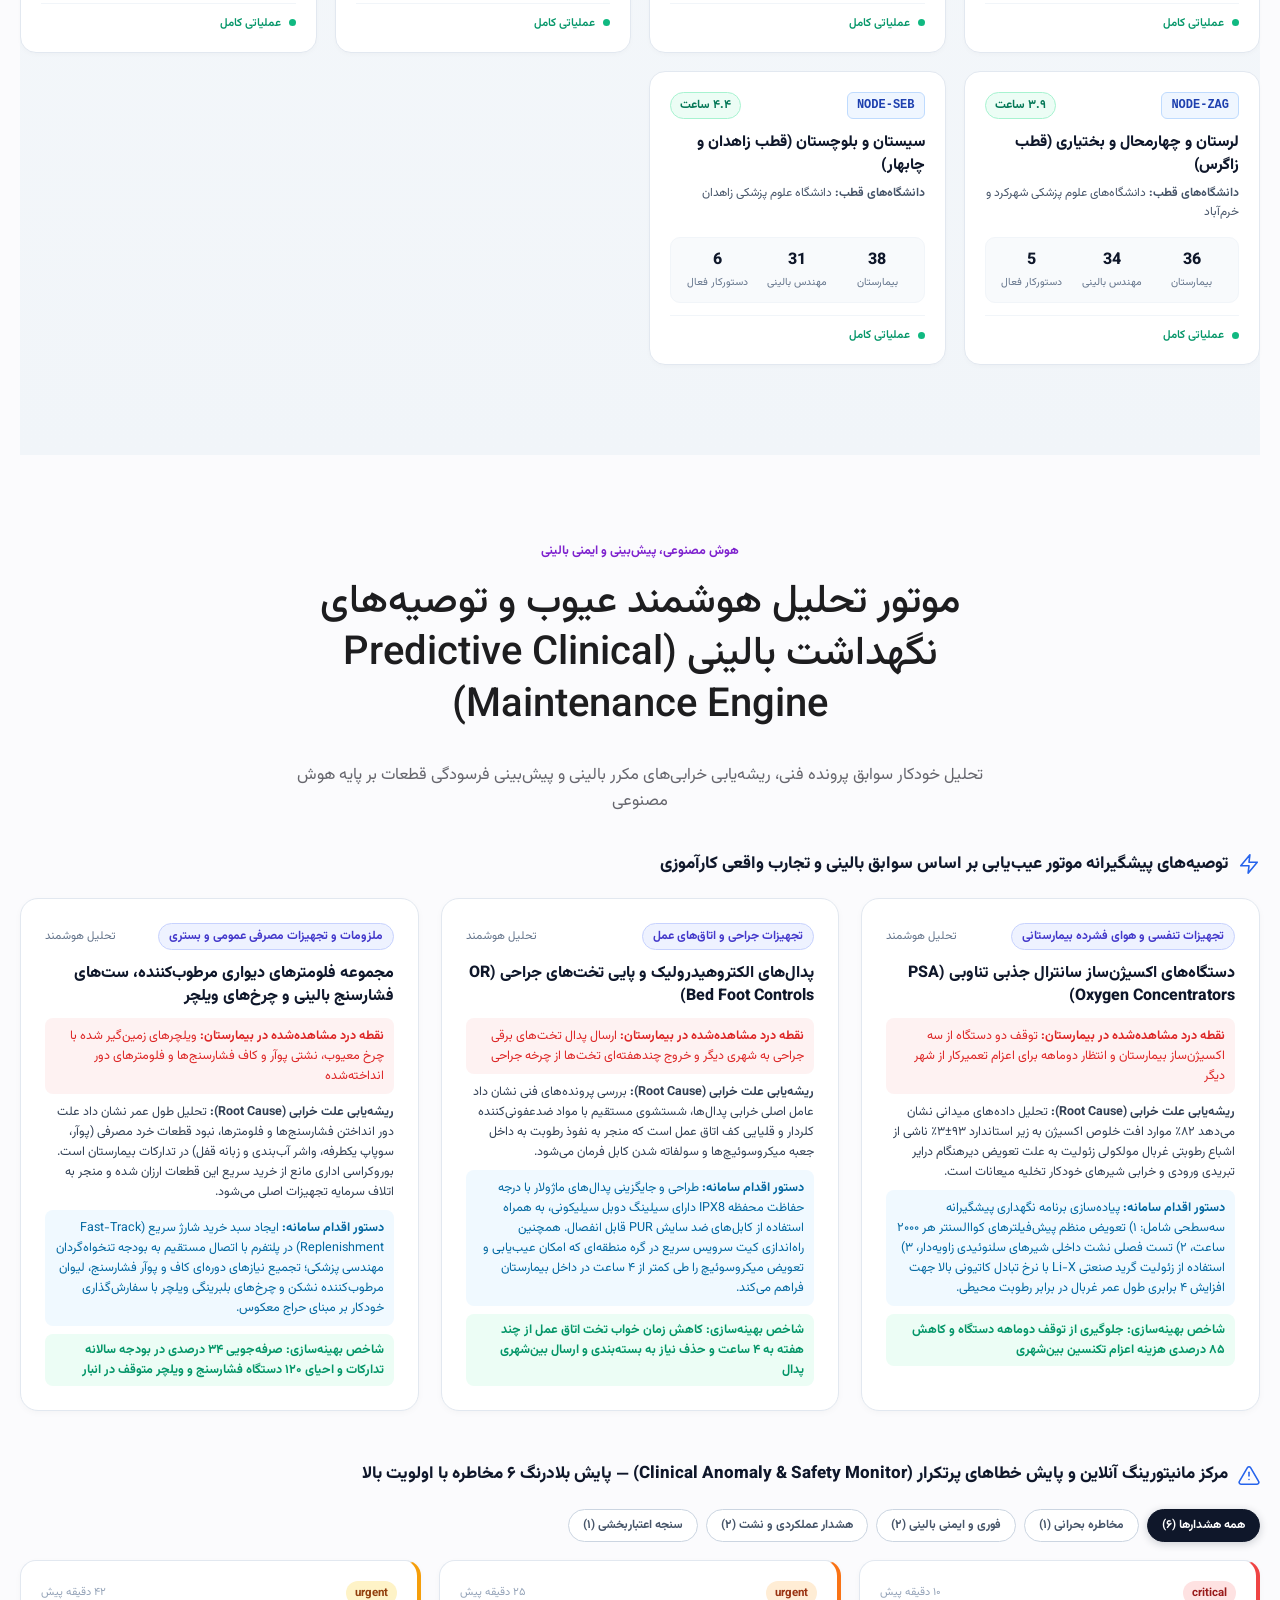
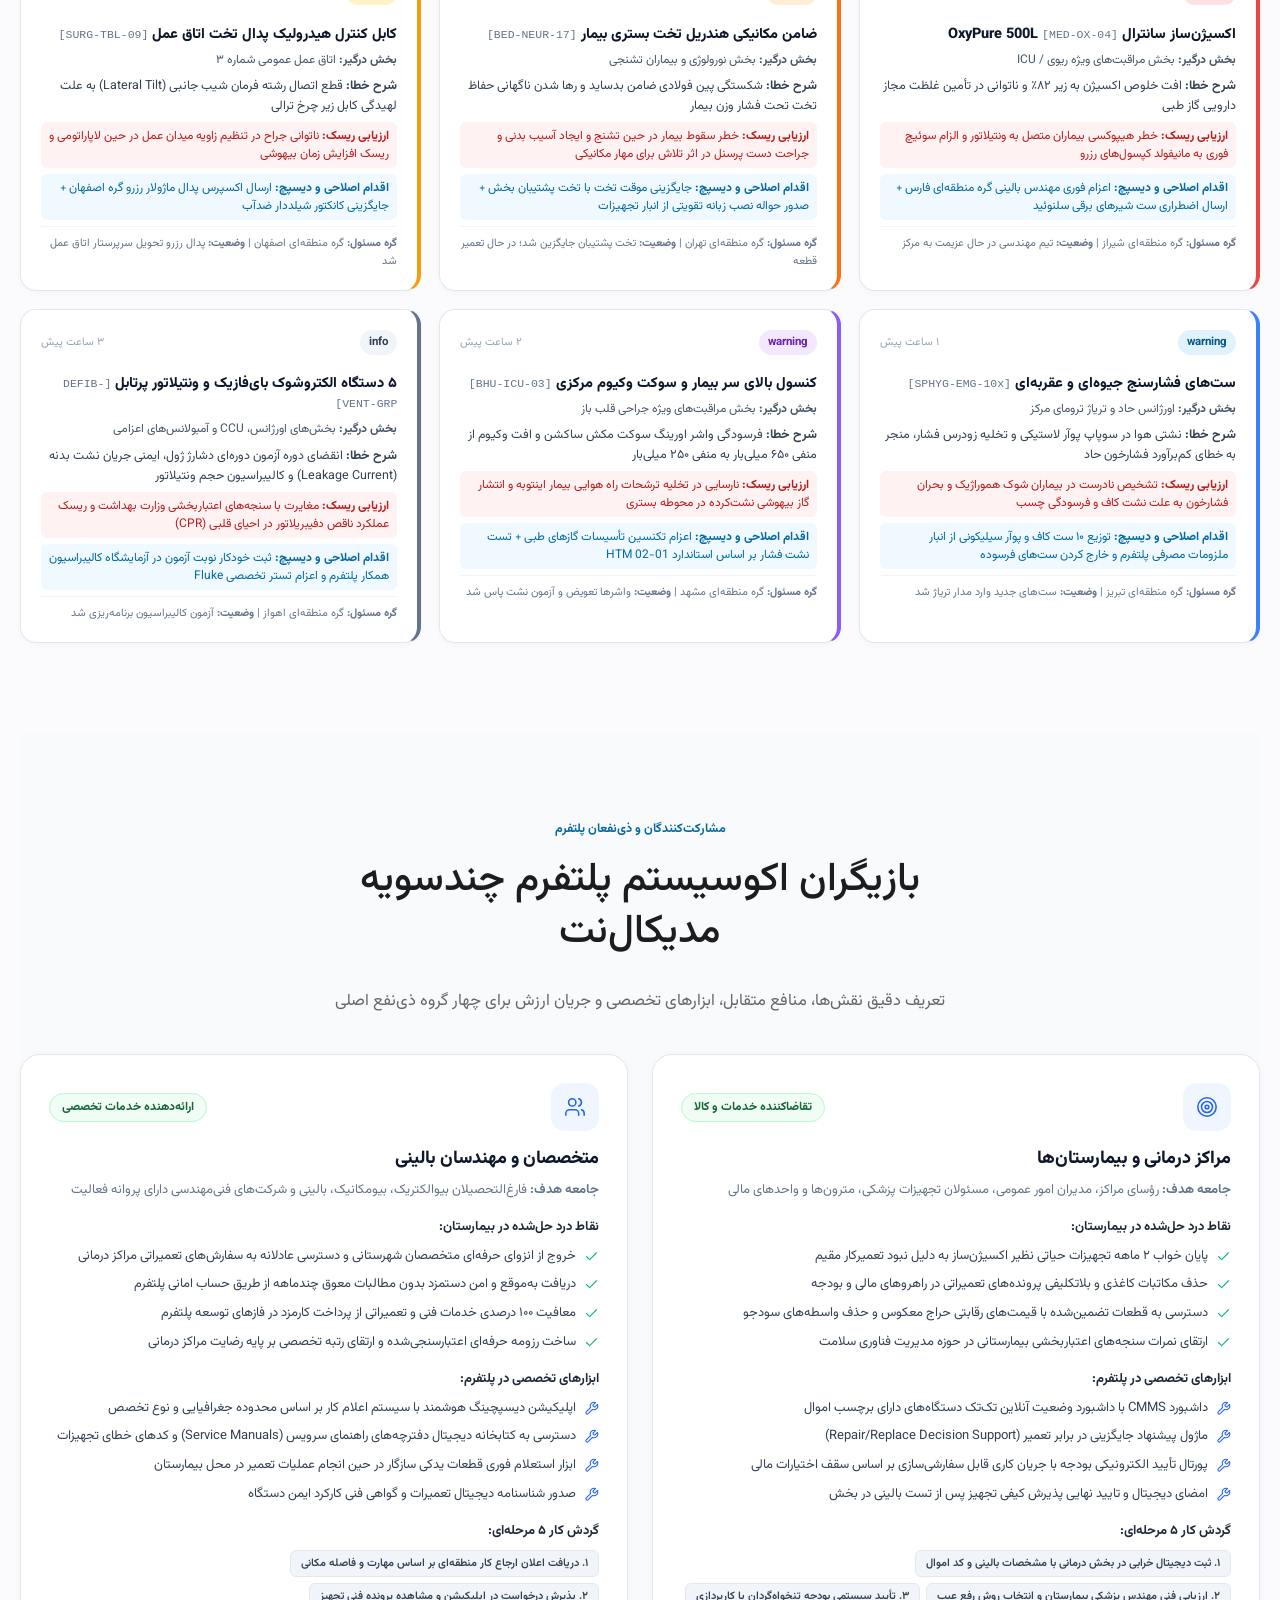
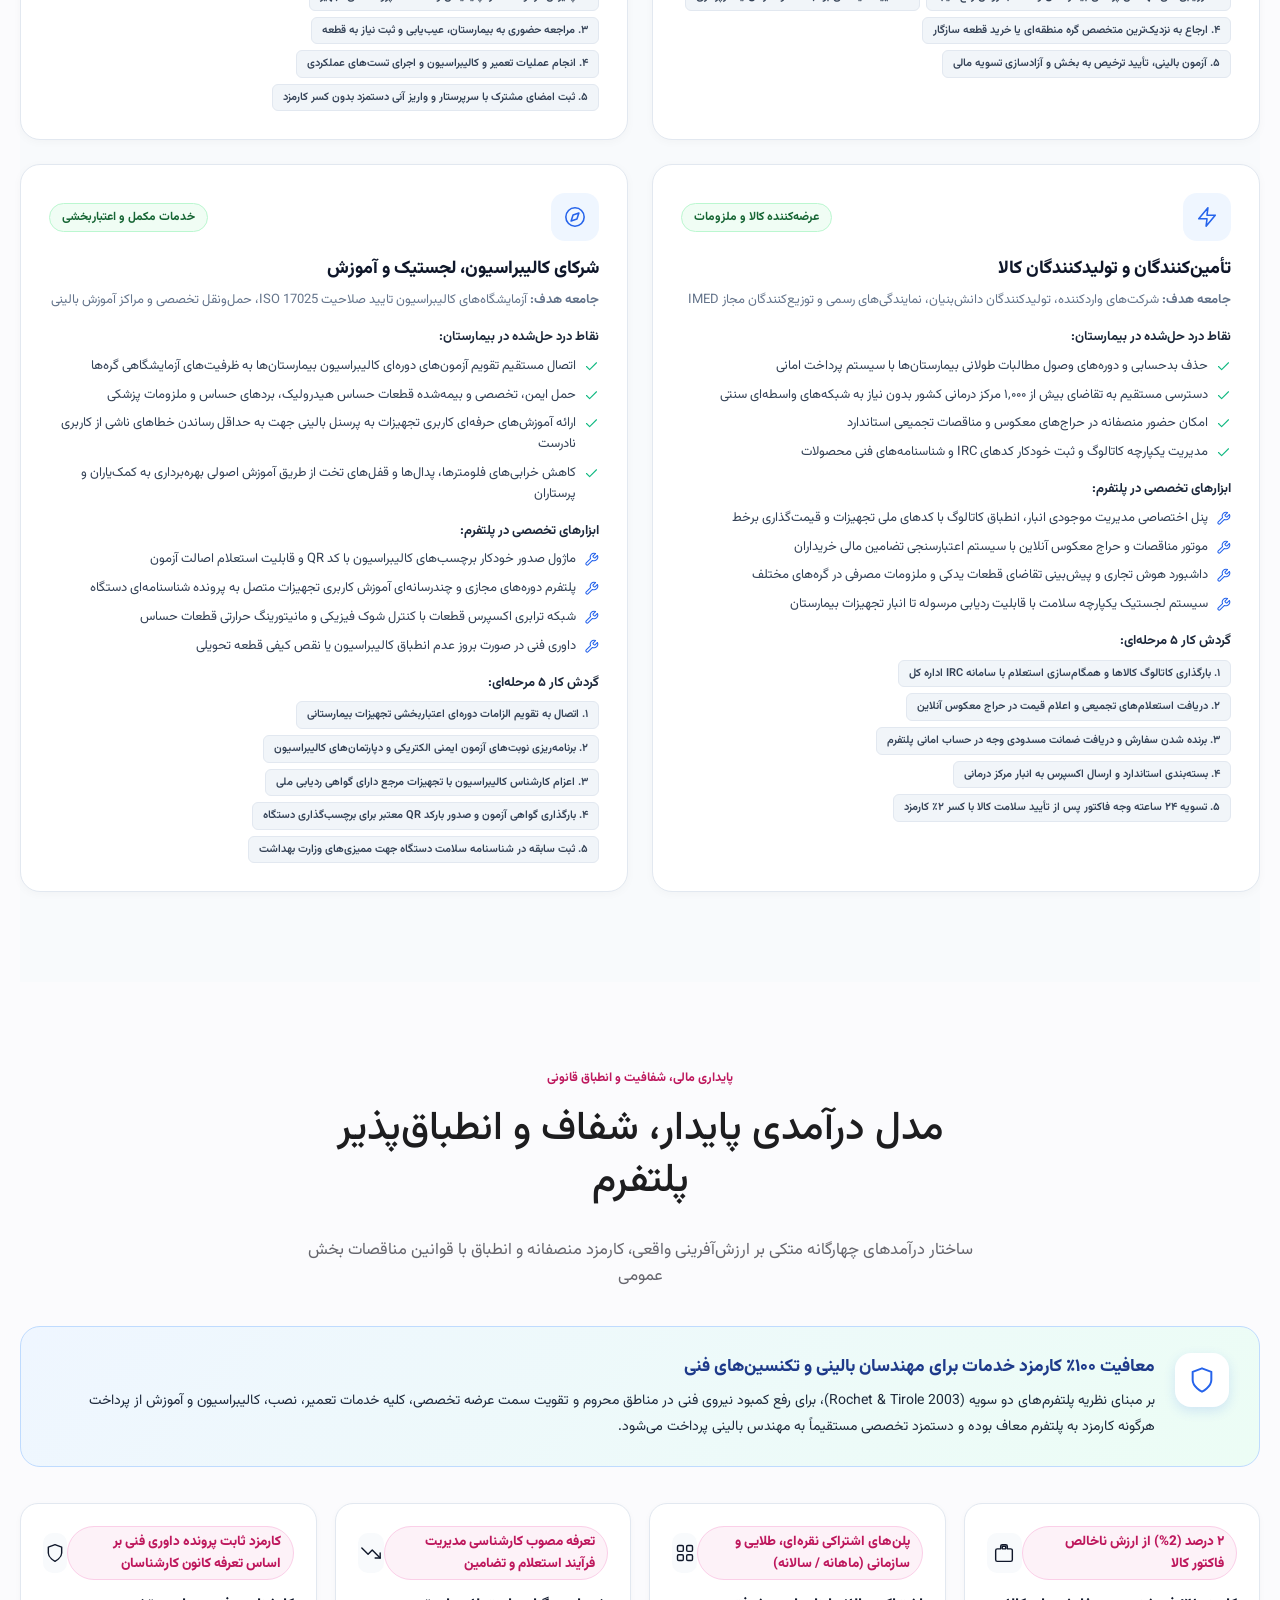
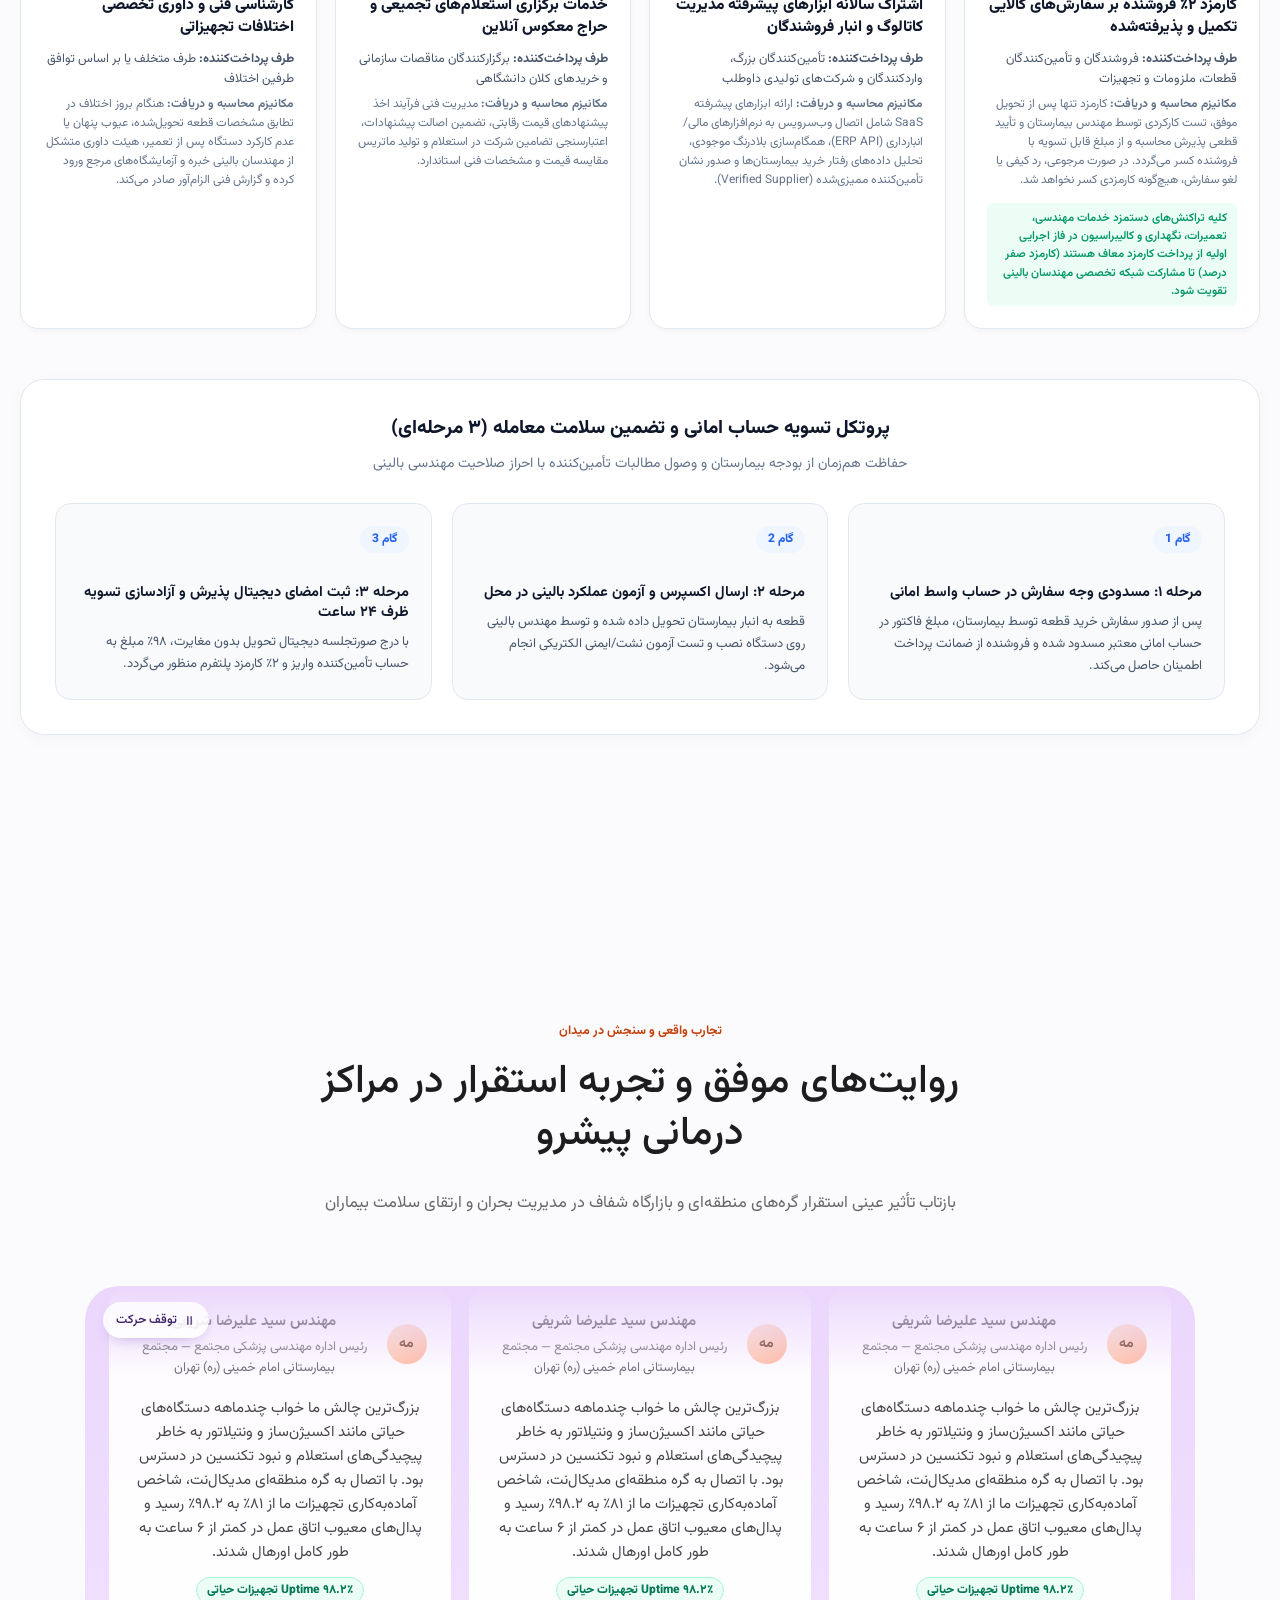
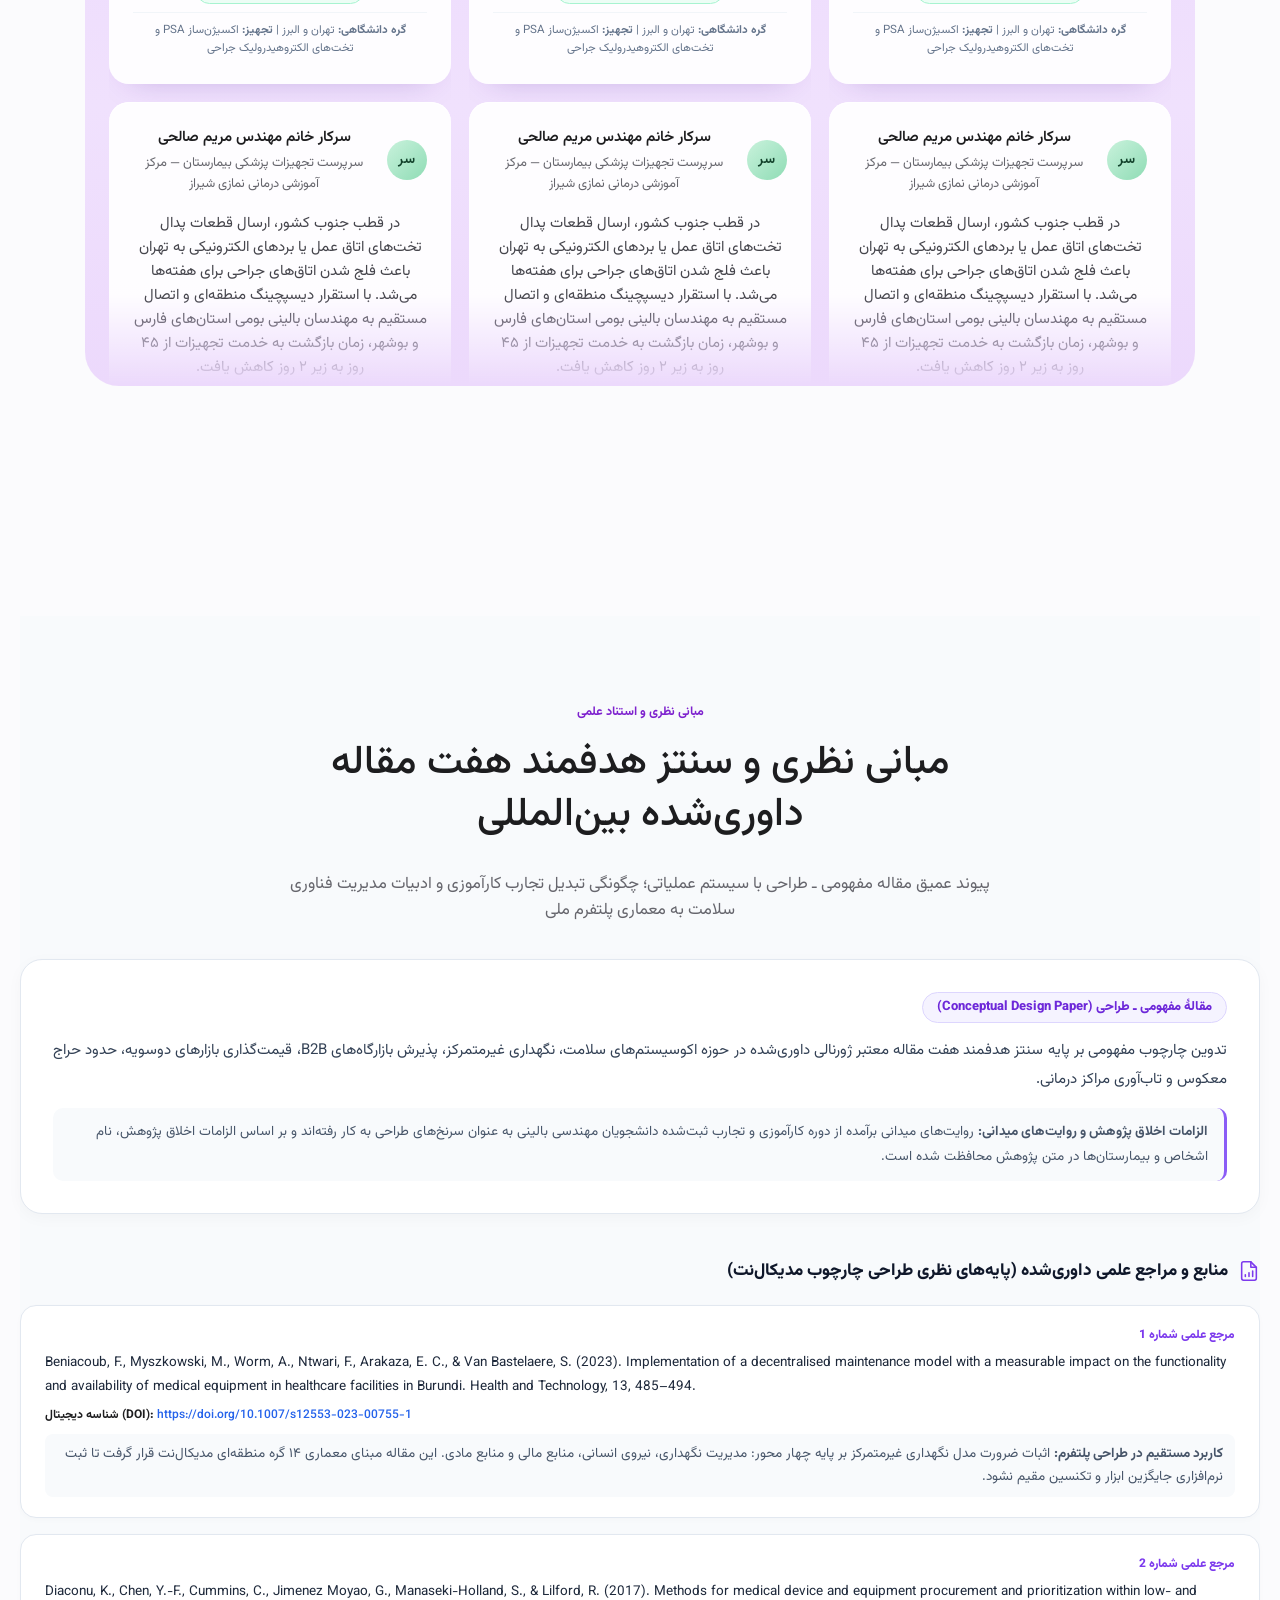
==== commit ff097568: "Add 6 dedicated module pages — one portal per platform role Implements the 6-module platform archite" ====
--- a/index.html
+++ b/index.html
@@ -31,6 +31,7 @@
   <link rel="stylesheet" href="assets/css/style.css">
   <link rel="stylesheet" href="assets/css/medicalnet-components.css">
   <link rel="stylesheet" href="assets/css/rtl-override.css">
+  <link rel="stylesheet" href="assets/css/module-pages.css">
   <script src="assets/js/main.js" defer></script>
 </head>
 <body id="top">
@@ -93,19 +94,17 @@
       </a>
       <nav class="nav" aria-label="ناوبری اصلی پلتفرم">
         <span class="nav__pill" aria-hidden="true"></span>
-        <a class="nav__link" href="#hero">خانه</a>
-        <a class="nav__link" href="#dashboard">پیشخوان CMMS</a>
-        <a class="nav__link" href="#capabilities">ارکان سه‌گانه</a>
-        <a class="nav__link" href="#regional-nodes">شبکه ۱۴ گره</a>
-        <a class="nav__link" href="#monitoring">مانیتورینگ و عیب‌یابی</a>
-        <a class="nav__link" href="#ecosystem">بازیگران</a>
-        <a class="nav__link" href="#business-model">مدل اقتصادی ۲٪</a>
-        <a class="nav__link" href="#case-studies">تجارب بالینی</a>
-        <a class="nav__link" href="#academic-foundation">مبانی نظری</a>
+        <a class="nav__link is-active" href="#hero" aria-current="page">خانه</a>
+        <a class="nav__link" href="hospital.html">پنل بیمارستان</a>
+        <a class="nav__link" href="technicians.html">پنل تکنسین</a>
+        <a class="nav__link" href="marketplace.html">بازارگاه B2B</a>
+        <a class="nav__link" href="students.html">هاب دانشجویی</a>
+        <a class="nav__link" href="odr.html">داوری آنلاین</a>
+        <a class="nav__link" href="academy.html">آکادمی</a>
       </nav>
       <div class="site-header__actions">
         <span class="badge-version" title="نسخه عملیاتی منطبق بر مقاله پژوهشی">نسخه عملیاتی ۳.۴.۰</span>
-        <a href="#dashboard" class="btn btn--dark btn--sm" data-sparkle>
+        <a href="#modules" class="btn btn--dark btn--sm" data-sparkle>
           <span>ورود به پورتال</span>
           <svg class="ic" aria-hidden="true"><use href="#i-arrow-right"/></svg>
         </a>
@@ -116,16 +115,14 @@
     </div>
     <div class="mobile-menu" id="mobile-menu" hidden>
       <a href="#hero">خانه</a>
-      <a href="#dashboard">پیشخوان CMMS</a>
-      <a href="#capabilities">ارکان سه‌گانه</a>
-      <a href="#regional-nodes">شبکه ۱۴ گره</a>
-      <a href="#monitoring">مانیتورینگ و عیب‌یابی</a>
-      <a href="#ecosystem">بازیگران</a>
-      <a href="#business-model">مدل اقتصادی ۲٪</a>
-      <a href="#case-studies">تجارب بالینی</a>
-      <a href="#academic-foundation">مبانی نظری</a>
+      <a href="hospital.html">پنل بیمارستان و مراکز درمانی</a>
+      <a href="technicians.html">پنل تکنسین‌ها و تعمیرکاران</a>
+      <a href="marketplace.html">بازارگاه B2B تأمین‌کنندگان</a>
+      <a href="students.html">هاب دانشگاه و دانشجویان</a>
+      <a href="odr.html">میز داوری آنلاین (ODR)</a>
+      <a href="academy.html">آکادمی و رسانه تخصصی</a>
       <div class="mobile-menu__actions">
-        <a href="#dashboard" class="btn btn--dark btn--sm mobile-menu-btn">ورود به پورتال مهندسی بالینی</a>
+        <a href="#modules" class="btn btn--dark btn--sm mobile-menu-btn">ورود به پورتال مهندسی بالینی</a>
       </div>
     </div>
   </header>
@@ -165,11 +162,11 @@
 
         <!-- 3 CTA Buttons with Sparkles -->
         <div class="hero__actions intro intro--4">
-          <a href="#dashboard" class="btn btn--light btn--lg" data-sparkle>
+          <a href="hospital.html" class="btn btn--light btn--lg" data-sparkle>
             <svg class="ic" aria-hidden="true"><use href="#i-shield"/></svg>
             <span>ورود به پورتال مهندسی بالینی بیمارستان</span>
           </a>
-          <a href="#ecosystem" class="btn btn--dark btn--lg" data-sparkle>
+          <a href="#modules" class="btn btn--dark btn--lg" data-sparkle>
             <svg class="ic" aria-hidden="true"><use href="#i-users"/></svg>
             <span>ثبت‌نام تأمین‌کنندگان، کالیبراسیون و مهندسان بالینی</span>
           </a>
@@ -548,6 +545,104 @@
                 </div>
               </div>
             </div>
+          </div>
+        </div>
+      </div>
+    </section>
+
+    <!-- ============ ۲/الف. شش ماژول پلتفرم — هر نقش، یک پیشخوان اختصاصی ============ -->
+    <section class="section modules-section" id="modules" aria-labelledby="modules-title" role="region">
+      <header class="section__head" data-reveal>
+        <p class="eyebrow eyebrow--blue">معماری ماژولار پلتفرم چندسویه</p>
+        <h2 class="h2" id="modules-title">شش ماژول یکپارچه؛ هر بازیگر، پیشخوان اختصاصی خود</h2>
+        <p class="lead">مدیکال‌نت یک پلتفرم چندوجهی (Multi-Sided Platform) است: مسئول تجهیزات بیمارستان، تکنسین، تأمین‌کننده، دانشجو و داور — هر کاربر بر اساس نقش خود وارد پیشخوان اختصاصی می‌شود</p>
+      </header>
+      <div class="modules-grid">
+        <a class="module-card" href="hospital.html" data-reveal>
+          <span class="module-card__no">M1</span>
+          <div class="module-card__icon"><svg class="ic" aria-hidden="true"><use href="#i-activity"/></svg></div>
+          <h3 class="module-card__title">پنل اختصاصی بیمارستان و مراکز درمانی</h3>
+          <p class="module-card__desc">ویژه مهندسان پزشکی و مسئولان تجهیزات بیمارستان: از ثبت فوری خرابی تا تسویه امن خرید.</p>
+          <ul class="module-card__list">
+            <li><svg class="ic" aria-hidden="true"><use href="#i-check"/></svg><span>دکمه ثبت فوری خرابی (تیکت اضطراری SOS)</span></li>
+            <li><svg class="ic" aria-hidden="true"><use href="#i-check"/></svg><span>کارتابل مناقصه معکوس خرید ملزومات و قطعات</span></li>
+            <li><svg class="ic" aria-hidden="true"><use href="#i-check"/></svg><span>کیف پول سپرده امن (Escrow) و شناسنامه دیجیتال تجهیزات</span></li>
+          </ul>
+          <span class="module-card__cta">ورود به ماژول <svg class="ic" aria-hidden="true"><use href="#i-arrow-right"/></svg></span>
+        </a>
+        <a class="module-card" href="technicians.html" data-reveal>
+          <span class="module-card__no">M2</span>
+          <div class="module-card__icon module-card__icon--teal"><svg class="ic" aria-hidden="true"><use href="#i-tool"/></svg></div>
+          <h3 class="module-card__title">پنل تکنسین‌ها و تعمیرکاران محلی</h3>
+          <p class="module-card__desc">ویژه مهندسان بالینی، تعمیرکاران آزاد و کارگاه‌های فنی بومی هر منطقه.</p>
+          <ul class="module-card__list">
+            <li><svg class="ic" aria-hidden="true"><use href="#i-check"/></svg><span>میز کار احراز صلاحیت و نشان اصالت (تیک آبی)</span></li>
+            <li><svg class="ic" aria-hidden="true"><use href="#i-check"/></svg><span>رادار و نقشه اعلان خرابی‌های اطراف با ثبت پیشنهاد</span></li>
+            <li><svg class="ic" aria-hidden="true"><use href="#i-check"/></svg><span>مدیریت کارآموز و کسب امتیاز و تخفیف آبونمان</span></li>
+          </ul>
+          <span class="module-card__cta">ورود به ماژول <svg class="ic" aria-hidden="true"><use href="#i-arrow-right"/></svg></span>
+        </a>
+        <a class="module-card" href="marketplace.html" data-reveal>
+          <span class="module-card__no">M3</span>
+          <div class="module-card__icon module-card__icon--violet"><svg class="ic" aria-hidden="true"><use href="#i-cart"/></svg></div>
+          <h3 class="module-card__title">تالار مناقصه و بازارگاه تأمین‌کنندگان B2B</h3>
+          <p class="module-card__desc">ویژه واردکنندگان، تولیدکنندگان، داروخانه‌ها و فروشندگان قطعات یدکی.</p>
+          <ul class="module-card__list">
+            <li><svg class="ic" aria-hidden="true"><use href="#i-check"/></svg><span>تالار مناقصات معکوس زنده با ثبت قیمت‌های کاهشی</span></li>
+            <li><svg class="ic" aria-hidden="true"><use href="#i-check"/></svg><span>مدیریت توکن‌های اعتباری مناقصه (حذف قیمت‌های فیک)</span></li>
+            <li><svg class="ic" aria-hidden="true"><use href="#i-check"/></svg><span>فروشگاه قطعات نو و استوک تست‌شده</span></li>
+          </ul>
+          <span class="module-card__cta">ورود به ماژول <svg class="ic" aria-hidden="true"><use href="#i-arrow-right"/></svg></span>
+        </a>
+        <a class="module-card" href="students.html" data-reveal>
+          <span class="module-card__no">M4</span>
+          <div class="module-card__icon module-card__icon--rose"><svg class="ic" aria-hidden="true"><use href="#i-users"/></svg></div>
+          <h3 class="module-card__title">هاب دانشگاه، دانشجویان و کارآموزان</h3>
+          <p class="module-card__desc">ویژه دانشجویان و فارغ‌التحصیلان مهندسی پزشکی تحت نظارت دانشگاه آزاد.</p>
+          <ul class="module-card__list">
+            <li><svg class="ic" aria-hidden="true"><use href="#i-check"/></svg><span>پروفایل مهارت‌محور بدون نیاز به سابقه کار</span></li>
+            <li><svg class="ic" aria-hidden="true"><use href="#i-check"/></svg><span>سامانه تطبیق کارآموزی بالینی (Mentor Matching)</span></li>
+            <li><svg class="ic" aria-hidden="true"><use href="#i-check"/></svg><span>صدور گواهینامه مهارت بالینی پس از مأموریت‌ها</span></li>
+          </ul>
+          <span class="module-card__cta">ورود به ماژول <svg class="ic" aria-hidden="true"><use href="#i-arrow-right"/></svg></span>
+        </a>
+        <a class="module-card" href="odr.html" data-reveal>
+          <span class="module-card__no">M5</span>
+          <div class="module-card__icon module-card__icon--amber"><svg class="ic" aria-hidden="true"><use href="#i-target"/></svg></div>
+          <h3 class="module-card__title">میز داوری آنلاین و حل اختلاف (ODR)</h3>
+          <p class="module-card__desc">تضمین امنیت معاملات و جلوگیری از اتلاف بودجه بیمارستان بدون نیاز به دادگاه.</p>
+          <ul class="module-card__list">
+            <li><svg class="ic" aria-hidden="true"><use href="#i-check"/></svg><span>ثبت پرونده اختلاف فنی و توقیف وجه امانی</span></li>
+            <li><svg class="ic" aria-hidden="true"><use href="#i-check"/></svg><span>کارتابل هیئت داوری ۳ نفره (دانشگاه، بیمارستان، نظام مهندسی)</span></li>
+            <li><svg class="ic" aria-hidden="true"><use href="#i-check"/></svg><span>صدور رای قطعی حداکثر ظرف ۴۸ ساعت</span></li>
+          </ul>
+          <span class="module-card__cta">ورود به ماژول <svg class="ic" aria-hidden="true"><use href="#i-arrow-right"/></svg></span>
+        </a>
+        <a class="module-card" href="academy.html" data-reveal>
+          <span class="module-card__no">M6</span>
+          <div class="module-card__icon module-card__icon--slate"><svg class="ic" aria-hidden="true"><use href="#i-file-chart"/></svg></div>
+          <h3 class="module-card__title">آکادمی و رسانه تخصصی (Knowledge Base)</h3>
+          <p class="module-card__desc">مرجع دانش مهندسی پزشکی و ترویج شأن صنفی در سطح ملی.</p>
+          <ul class="module-card__list">
+            <li><svg class="ic" aria-hidden="true"><use href="#i-check"/></svg><span>پایگاه مقالات و راهنماهای نگهداری پیشگیرانه (PM)</span></li>
+            <li><svg class="ic" aria-hidden="true"><use href="#i-check"/></svg><span>چک‌لیست‌های گام‌به‌گام کالیبراسیون و کار با ابزار</span></li>
+            <li><svg class="ic" aria-hidden="true"><use href="#i-check"/></svg><span>اخبار تخصصی آیمد و استانداردهای روز سلامت</span></li>
+          </ul>
+          <span class="module-card__cta">ورود به ماژول <svg class="ic" aria-hidden="true"><use href="#i-arrow-right"/></svg></span>
+        </a>
+      </div>
+
+      <!-- Supporting bridge: Telegram bot -->
+      <div class="tg-banner" data-reveal>
+        <div class="tg-banner__inner">
+          <div class="tg-banner__ic"><svg class="ic" aria-hidden="true"><use href="#i-chat"/></svg></div>
+          <div class="tg-banner__body">
+            <p class="tg-banner__t">پل ارتباطی پشتیبان — ربات تلگرام متصل به سامانه</p>
+            <p class="tg-banner__d">نسخه سبک (Lightweight Fallback) مدیکال‌نت برای شرایط کندی اینترنت: پرسنل بیمارستان بدون باز کردن سایت، خرابی را ثبت می‌کنند و تکنسین‌ها نوتیفیکیشن مناقصه و هشدار تعمیر را همان لحظه روی گوشی دریافت می‌کنند.</p>
+          </div>
+          <div class="tg-banner__stats">
+            <div class="tg-stat"><b>۳۰ ثانیه</b>ثبت خرابی از چت</div>
+            <div class="tg-stat"><b>آنی</b>اطلاع‌رسانی مناقصه‌ها</div>
           </div>
         </div>
       </div>
@@ -1525,20 +1620,22 @@
       <nav class="footer__col" aria-label="ارکان و قابلیت‌های پلتفرم">
         <h3 class="footer__title">ارکان و ماژول‌ها</h3>
         <ul>
-          <li><a href="#dashboard">پیشخوان مدیریت CMMS بیمارستان</a></li>
-          <li><a href="#capabilities">ارکان سه‌گانه و شناسنامه دیجیتال</a></li>
-          <li><a href="#regional-nodes">شبکه ۱۴ گره منطقه‌ای دانشگاهی</a></li>
-          <li><a href="#monitoring">موتور عیب‌یابی و پایش خطاهای بالینی</a></li>
-          <li><a href="#business-model">مدل اقتصادی ۲٪ و پروتکل امانی</a></li>
+          <li><a href="hospital.html">پنل بیمارستان و مراکز درمانی</a></li>
+          <li><a href="technicians.html">پنل تکنسین‌ها و تعمیرکاران</a></li>
+          <li><a href="marketplace.html">بازارگاه B2B و مناقصه معکوس</a></li>
+          <li><a href="students.html">هاب دانشگاه و دانشجویان</a></li>
+          <li><a href="odr.html">میز داوری آنلاین (ODR)</a></li>
+          <li><a href="academy.html">آکادمی و رسانه تخصصی</a></li>
         </ul>
       </nav>
 
       <nav class="footer__col" aria-label="بازیگران و مراجع علمی">
         <h3 class="footer__title">بازیگران و مراجع علمی</h3>
         <ul>
-          <li><a href="#ecosystem">پورتال مراکز درمانی و بیمارستان‌ها</a></li>
-          <li><a href="#ecosystem">پورتال مهندسان و تکنسین‌های بالینی</a></li>
-          <li><a href="#ecosystem">پورتال تأمین‌کنندگان و تولیدکنندگان</a></li>
+          <li><a href="hospital.html">پورتال مراکز درمانی و بیمارستان‌ها</a></li>
+          <li><a href="technicians.html">پورتال مهندسان و تکنسین‌های بالینی</a></li>
+          <li><a href="marketplace.html">پورتال تأمین‌کنندگان و تولیدکنندگان</a></li>
+          <li><a href="students.html">پورتال دانشجویان و کارآموزان</a></li>
           <li><a href="#case-studies">تجارب بالینی و داستان‌های استقرار</a></li>
           <li><a href="#academic-foundation">سنتز ۷ مقاله ژورنالی داوری‌شده</a></li>
         </ul>
--- a/assets/css/style.css
+++ b/assets/css/style.css
@@ -74,8 +74,10 @@
 }
 .btn .ic { font-size: 16px; transition: transform .3s var(--ease-out); }
 .btn:hover .ic { transform: translateX(3px); }
-.btn:hover { transform: translateY(-1px) scale(1.025); }
-.btn:active { transform: scale(.98); }
+/* No scale on hover: scaling text buttons causes subpixel blur and an
+   hover/un-hover feedback loop at the button edge (perceived as wobble). */
+.btn:hover { transform: translateY(-1px); }
+.btn:active { transform: translateY(0) scale(.985); }
 .btn--dark {
   color: #fff;
   background: linear-gradient(180deg, #2b2b30 0%, #131315 100%);
@@ -90,17 +92,22 @@
 .btn--sm { font-size: 14.5px; padding: 12px 21px; border-radius: 10px; }
 .btn--lg { font-size: 17px; padding: 18px 42px; border-radius: 12px; }
 
-/* sparkle particles injected by JS */
+/* sparkle particles injected by JS — dormant (invisible) by default;
+   they only animate while the button is hovered or keyboard-focused,
+   so buttons no longer flicker permanently. */
 .spark {
   position: absolute; z-index: -1; pointer-events: none;
   width: 2px; height: 2px; border-radius: 50%; background: #fff; opacity: 0;
+}
+.btn:hover .spark,
+.btn:focus-visible .spark {
   animation: spark var(--d, 3s) var(--delay, 0s) infinite ease-in-out;
 }
 .btn--light .spark { background: rgba(20, 20, 24, .5); }
 @keyframes spark {
   0% { opacity: 0; transform: translate3d(0, 6px, 0) scale(.5); }
-  35% { opacity: .95; }
-  75% { opacity: .6; }
+  35% { opacity: .55; }
+  75% { opacity: .35; }
   100% { opacity: 0; transform: translate3d(var(--dx, 0px), -12px, 0) scale(1); }
 }
 
@@ -118,7 +125,7 @@
 .site-header { position: fixed; inset: 0 0 auto 0; z-index: 50; padding: 0 var(--gutter); pointer-events: none; }
 .site-header__inner {
   pointer-events: auto; position: relative;
-  height: var(--header-h); display: grid; grid-template-columns: 1fr auto 1fr; align-items: center;
+  height: var(--header-h); display: grid; grid-template-columns: auto minmax(0, 1fr) auto; align-items: center;
   padding: 0 41px; border-radius: 0 0 20px 20px; background: rgba(251, 251, 253, 0);
   transition: height .45s var(--ease), margin .45s var(--ease), padding .45s var(--ease), background-color .45s, box-shadow .45s, backdrop-filter .45s;
 }
@@ -132,11 +139,12 @@
 .brand__mark { width: 56px; height: 24px; fill: #111; transition: transform .4s var(--ease-out); }
 .brand:hover .brand__mark { transform: scale(1.06); }
 
-.nav { position: relative; display: flex; gap: 6px; }
+.nav { position: relative; display: flex; gap: 6px; min-width: 0; justify-content: center; }
 .nav__link {
   position: relative; z-index: 1;
-  font: 500 13px/1 var(--font-body); letter-spacing: .2em; text-transform: uppercase; text-decoration: none;
-  color: #66666d; padding: 12px 14px; border-radius: 9px; transition: color .25s;
+  font: 500 clamp(11.5px, calc(0.32vw + 7.2px), 13px)/1 var(--font-body); letter-spacing: .2em; text-transform: uppercase; text-decoration: none;
+  color: #66666d; padding: 12px clamp(6px, calc(1.7vw - 16.5px), 14px); border-radius: 9px; transition: color .25s;
+  white-space: nowrap;
 }
 .nav__link:hover, .nav__link.is-active { color: #1d1d1f; }
 .no-js .nav__link:hover { background: #ececef; }
@@ -518,6 +526,19 @@
 .reveal-init.is-visible { opacity: 1; transform: none; transition: opacity .9s var(--ease-out), transform .9s var(--ease-out); transition-delay: var(--reveal-delay, 0s); }
 
 /* ---------- Responsive ---------- */
+/* Header progressive disclosure — never let the header items overlap:
+   the long brand subtitle and the version badge only render on wide
+   screens, and below 1340px the nav collapses into the mobile menu. */
+@media (max-width: 1560px) {
+  .brand__sub { display: none; }
+  .badge-version { display: none; }
+}
+@media (max-width: 1340px) {
+  .site-header__inner { grid-template-columns: auto auto; padding: 0 12px; }
+  .nav { display: none; }
+  .nav-toggle { display: inline-flex; }
+  .site-header__actions .btn { display: none; }
+}
 @media (max-width: 1100px) {
   .logos__row { padding: 0 20px; justify-content: center; }
   .feature, .feature--reverse { grid-template-columns: 1fr 1fr; gap: 48px; }
@@ -525,10 +546,6 @@
 }
 @media (max-width: 900px) {
   :root { --gutter: 16px; --header-h: 64px; }
-  .site-header__inner { grid-template-columns: 1fr auto; padding: 0 12px; }
-  .nav { display: none; }
-  .nav-toggle { display: inline-flex; }
-  .site-header__actions .btn { display: none; }
   .hero { padding-top: 84px; border-radius: 24px; }
   .hero__lead { font-size: 16.5px; }
   .hero__dash-wrap { margin-top: 48px; }
@@ -627,7 +644,7 @@
   font: 600 16px/1 var(--font-body); color: #fff; text-decoration: none;
   background: rgba(255, 255, 255, 0.1); backdrop-filter: blur(10px); -webkit-backdrop-filter: blur(10px);
   border: 1.5px solid rgba(255, 255, 255, 0.45);
-  transition: all 0.3s var(--ease-out);
+  transition: background-color 0.3s var(--ease-out), border-color 0.3s var(--ease-out), color 0.3s var(--ease-out), box-shadow 0.3s var(--ease-out), transform 0.3s var(--ease-out);
 }
 .btn-outline-hero:hover {
   background: rgba(255, 255, 255, 0.2); border-color: #fff; color: #fff; transform: translateY(-2px);
@@ -725,7 +742,7 @@
 .wo-grid { display: grid; grid-template-columns: repeat(2, 1fr); gap: 14px; margin-top: 16px; }
 .wo-card {
   border: 1px solid #e2e8f0; border-radius: 12px; padding: 16px;
-  background: #f8fafc; transition: all 0.25s var(--ease-out); text-align: right;
+  background: #f8fafc; transition: border-color 0.25s var(--ease-out), background-color 0.25s var(--ease-out), box-shadow 0.25s var(--ease-out); text-align: right;
 }
 .wo-card:hover {
   border-color: #cbd5e1; background: #fff;
@@ -1037,7 +1054,7 @@
 .papers-grid { display: grid; gap: 16px; }
 .paper-card {
   background: #fff; border: 1px solid #e2e8f0; border-radius: 16px; padding: 20px 24px;
-  box-shadow: 0 2px 6px rgba(0, 0, 0, 0.02); transition: all 0.25s var(--ease-out); text-align: right;
+  box-shadow: 0 2px 6px rgba(0, 0, 0, 0.02); transition: border-color 0.25s var(--ease-out), box-shadow 0.25s var(--ease-out); text-align: right;
 }
 .paper-card:hover { border-color: #cbd5e1; box-shadow: 0 8px 20px -4px rgba(15, 23, 42, 0.08); }
 .paper-card__num { font-size: 12px; font-weight: 800; color: #7c3aed; margin-bottom: 6px; }
--- a/assets/css/medicalnet-components.css
+++ b/assets/css/medicalnet-components.css
@@ -41,7 +41,7 @@
   font: 600 16px/1 var(--font-body); color: #fff; text-decoration: none;
   background: rgba(255, 255, 255, 0.1); backdrop-filter: blur(10px); -webkit-backdrop-filter: blur(10px);
   border: 1.5px solid rgba(255, 255, 255, 0.45);
-  transition: all 0.3s var(--ease-out);
+  transition: background-color 0.3s var(--ease-out), border-color 0.3s var(--ease-out), color 0.3s var(--ease-out), box-shadow 0.3s var(--ease-out), transform 0.3s var(--ease-out);
 }
 .btn-outline-hero:hover {
   background: rgba(255, 255, 255, 0.2); border-color: #fff; color: #fff; transform: translateY(-2px);
@@ -139,7 +139,7 @@
 .wo-grid { display: grid; grid-template-columns: repeat(2, 1fr); gap: 14px; margin-top: 16px; }
 .wo-card {
   border: 1px solid #e2e8f0; border-radius: 12px; padding: 16px;
-  background: #f8fafc; transition: all 0.25s var(--ease-out); text-align: right;
+  background: #f8fafc; transition: border-color 0.25s var(--ease-out), background-color 0.25s var(--ease-out), box-shadow 0.25s var(--ease-out); text-align: right;
 }
 .wo-card:hover {
   border-color: #cbd5e1; background: #fff;
@@ -451,7 +451,7 @@
 .papers-grid { display: grid; gap: 16px; }
 .paper-card {
   background: #fff; border: 1px solid #e2e8f0; border-radius: 16px; padding: 20px 24px;
-  box-shadow: 0 2px 6px rgba(0, 0, 0, 0.02); transition: all 0.25s var(--ease-out); text-align: right;
+  box-shadow: 0 2px 6px rgba(0, 0, 0, 0.02); transition: border-color 0.25s var(--ease-out), box-shadow 0.25s var(--ease-out); text-align: right;
 }
 .paper-card:hover { border-color: #cbd5e1; box-shadow: 0 8px 20px -4px rgba(15, 23, 42, 0.08); }
 .paper-card__num { font-size: 12px; font-weight: 800; color: #7c3aed; margin-bottom: 6px; }
@@ -559,7 +559,7 @@
   background: #f8fafc;
   color: #475569;
   cursor: pointer;
-  transition: all 0.2s ease;
+  transition: background-color 0.2s ease, color 0.2s ease, border-color 0.2s ease, box-shadow 0.2s ease;
 }
 .wo-tab-btn:hover {
   background: #f1f5f9;
@@ -677,7 +677,7 @@
   place-items: center;
   cursor: pointer;
   font-size: 16px;
-  transition: all 0.2s;
+  transition: background-color 0.2s, color 0.2s, border-color 0.2s;
 }
 .modal-close-btn:hover {
   background: #fee2e2;
@@ -717,7 +717,7 @@
   background: #fff;
   color: #475569;
   cursor: pointer;
-  transition: all 0.2s ease;
+  transition: background-color 0.2s ease, color 0.2s ease, border-color 0.2s ease, box-shadow 0.2s ease;
   display: inline-flex;
   align-items: center;
   gap: 6px;
@@ -755,7 +755,7 @@
 /* Regional Node Card Active / Focused State */
 .node-card {
   cursor: pointer;
-  transition: all 0.25s var(--ease-out);
+  transition: transform 0.25s var(--ease-out), border-color 0.25s var(--ease-out), box-shadow 0.25s var(--ease-out);
 }
 .node-card:focus-visible {
   outline: 2px solid #2563eb;
--- a/assets/css/module-pages.css
+++ b/assets/css/module-pages.css
@@ -0,0 +1,443 @@
+/* =========================================================
+   MedicalNet — Module Pages (6 dedicated portal pages)
+   hospital / technicians / marketplace / students / odr / academy
+   + "6 modules" overview grid on the landing page
+   ========================================================= */
+
+/* ---------- Module page hero ---------- */
+.module-hero {
+  position: relative;
+  padding: 128px var(--gutter) 72px;
+  text-align: center;
+  overflow: clip;
+  background:
+    radial-gradient(900px 380px at 85% -10%, rgba(29, 78, 216, .10), transparent 60%),
+    radial-gradient(700px 320px at 10% 0%, rgba(124, 58, 237, .08), transparent 60%),
+    linear-gradient(180deg, #f6f8fd 0%, var(--bg) 100%);
+}
+.module-hero::after {
+  content: ""; position: absolute; inset: auto 0 -1px 0; height: 1px; background: #e7ebf4;
+}
+.module-hero__inner { position: relative; max-width: 880px; margin: 0 auto; }
+.module-hero__badges { display: flex; flex-wrap: wrap; gap: 10px; justify-content: center; margin-bottom: 22px; }
+.module-badge {
+  display: inline-flex; align-items: center; gap: 8px;
+  font: 700 12.5px/1 var(--font-body); color: #1e40af;
+  background: #eff6ff; border: 1px solid #bfdbfe; border-radius: 999px; padding: 8px 16px;
+}
+.role-chip {
+  display: inline-flex; align-items: center; gap: 8px;
+  font: 600 12.5px/1 var(--font-body); color: #0f766e;
+  background: #f0fdfa; border: 1px solid #99f6e4; border-radius: 999px; padding: 8px 16px;
+}
+.role-chip .ic { font-size: 14px; }
+.module-hero__title {
+  font: 800 clamp(28px, 4.2vw, 46px)/1.3 var(--font-display);
+  letter-spacing: -.015em; color: var(--ink); margin: 0 0 18px;
+}
+.module-hero__lead {
+  font-size: clamp(15.5px, 1.6vw, 18px); line-height: 2; color: #475467; max-width: 760px; margin: 0 auto 14px;
+}
+.module-hero__actions { display: flex; flex-wrap: wrap; gap: 14px; justify-content: center; margin-top: 30px; }
+.module-hero__stats { display: flex; flex-wrap: wrap; gap: 12px; justify-content: center; margin-top: 34px; }
+.mini-stat {
+  background: #fff; border: 1px solid #e4e9f2; border-radius: 14px; padding: 12px 22px;
+  display: flex; align-items: center; gap: 10px; font-size: 13.5px; color: #334155; font-weight: 600;
+  box-shadow: 0 6px 18px -12px rgba(15, 23, 42, .18);
+}
+.mini-stat .ic { color: #1d4ed8; font-size: 18px; }
+.mini-stat b { color: #0f172a; font-size: 16px; }
+
+/* ---------- Feature blocks (copy + mock panel, alternating) ---------- */
+.feature-block {
+  display: grid; grid-template-columns: 1.02fr 1fr; gap: 56px; align-items: center;
+  max-width: 1160px; margin: 0 auto 84px; padding: 0 var(--gutter);
+}
+.feature-block--reverse .feature-block__copy { order: 2; }
+.feature-block__kicker {
+  display: inline-flex; align-items: center; gap: 8px;
+  font: 700 12px/1 var(--font-body); color: #1d4ed8; background: #eff6ff;
+  border: 1px solid #dbeafe; border-radius: 999px; padding: 7px 14px; margin-bottom: 16px;
+}
+.feature-block__kicker .ic { font-size: 14px; }
+.feature-block__title { font: 800 clamp(21px, 2.4vw, 27px)/1.5 var(--font-display); color: #0f172a; margin: 0 0 14px; }
+.feature-block__desc { font-size: 15px; line-height: 2.05; color: #475569; margin: 0 0 18px; }
+.feature-checklist { list-style: none; display: grid; gap: 12px; margin: 0 0 22px; }
+.feature-checklist li { display: flex; gap: 10px; align-items: flex-start; font-size: 14px; line-height: 1.9; color: #334155; }
+.feature-checklist .ic { flex: 0 0 auto; color: #16a34a; font-size: 16px; margin-top: 5px; }
+.feature-note {
+  display: flex; gap: 10px; align-items: flex-start; font-size: 12.5px; line-height: 1.9; color: #64748b;
+  background: #f8fafc; border: 1px solid #eef2f8; border-radius: 12px; padding: 12px 16px;
+}
+.feature-note .ic { flex: 0 0 auto; color: #0f766e; font-size: 16px; margin-top: 4px; }
+
+/* ---------- Mock UI panels ---------- */
+.mock-panel {
+  background: #fff; border: 1px solid #e2e8f0; border-radius: 18px; overflow: hidden;
+  box-shadow: 0 24px 56px -24px rgba(15, 23, 42, .22), 0 2px 6px rgba(15, 23, 42, .04);
+}
+.mock-panel__bar {
+  display: flex; align-items: center; gap: 10px; padding: 12px 18px;
+  background: #f8fafc; border-bottom: 1px solid #e2e8f0;
+}
+.mock-panel__dots { display: flex; gap: 6px; }
+.mock-panel__dots i { width: 10px; height: 10px; border-radius: 50%; background: #e2e8f0; }
+.mock-panel__dots i:first-child { background: #fca5a5; }
+.mock-panel__dots i:nth-child(2) { background: #fde68a; }
+.mock-panel__dots i:last-child { background: #a7f3d0; }
+.mock-panel__name { font: 600 12px/1 var(--font-body); color: #64748b; letter-spacing: .02em; }
+.mock-panel__body { padding: 20px; display: grid; gap: 14px; }
+.mock-hint {
+  font-size: 10.5px; color: #94a3b8; text-align: center; letter-spacing: .04em;
+}
+
+/* mock form (SOS ticket) */
+.mock-field label { display: block; font: 700 11.5px/1 var(--font-body); color: #475569; margin-bottom: 7px; }
+.mock-input, .mock-select, .mock-textarea {
+  width: 100%; border: 1.5px solid #e2e8f0; border-radius: 11px; background: #f8fafc;
+  padding: 11px 14px; font-size: 13px; color: #334155; line-height: 1.7;
+}
+.mock-select { position: relative; padding-left: 38px; }
+.mock-select .ic { position: absolute; right: 12px; top: 50%; transform: translateY(-50%); font-size: 14px; color: #94a3b8; }
+.mock-row { display: grid; grid-template-columns: 1fr 1fr; gap: 12px; }
+.mock-file-drop {
+  border: 2px dashed #cbd5e1; border-radius: 12px; padding: 16px; text-align: center;
+  font-size: 12.5px; color: #64748b; background: #f8fafc; display: grid; gap: 6px; justify-items: center;
+}
+.mock-file-drop .ic { font-size: 22px; color: #1d4ed8; }
+.sos-btn {
+  display: flex; align-items: center; justify-content: center; gap: 10px; width: 100%;
+  background: linear-gradient(180deg, #ef4444 0%, #b91c1c 100%); color: #fff;
+  font: 800 15px/1 var(--font-body); border-radius: 13px; padding: 15px;
+  box-shadow: 0 14px 30px -12px rgba(185, 28, 28, .55), inset 0 1px 0 rgba(255, 255, 255, .22);
+}
+.sos-btn .pulse {
+  width: 9px; height: 9px; border-radius: 50%; background: #fff;
+  box-shadow: 0 0 0 0 rgba(255, 255, 255, .7); animation: sos-pulse 1.8s infinite;
+}
+@keyframes sos-pulse {
+  0% { box-shadow: 0 0 0 0 rgba(255, 255, 255, .65); }
+  70% { box-shadow: 0 0 0 12px rgba(255, 255, 255, 0); }
+  100% { box-shadow: 0 0 0 0 rgba(255, 255, 255, 0); }
+}
+.mock-tag-row { display: flex; flex-wrap: wrap; gap: 8px; }
+.mock-tag {
+  font: 600 11.5px/1 var(--font-body); color: #475569; background: #f1f5f9;
+  border: 1px solid #e2e8f0; border-radius: 999px; padding: 7px 13px;
+}
+.mock-tag--active { background: #eff6ff; border-color: #93c5fd; color: #1d4ed8; }
+
+/* auction table */
+.auction-table { width: 100%; border-collapse: separate; border-spacing: 0 8px; font-size: 12.5px; }
+.auction-table th {
+  font: 700 10.5px/1 var(--font-body); color: #94a3b8; text-align: right; padding: 4px 12px; letter-spacing: .05em;
+}
+.auction-table td { background: #f8fafc; padding: 11px 12px; color: #334155; border-block: 1px solid #eef2f7; }
+.auction-table td:first-child { border-right: 1px solid #eef2f7; border-radius: 0 11px 11px 0; }
+.auction-table td:last-child { border-left: 1px solid #eef2f7; border-radius: 11px 0 0 11px; }
+.auction-table .bid-co { font-weight: 700; color: #0f172a; }
+.auction-table .bid-old { color: #94a3b8; text-decoration: line-through; font-size: 11px; margin-right: 6px; }
+.auction-table .bid-new { font-weight: 800; color: #16a34a; }
+.auction-table .bid-drop { display: inline-flex; align-items: center; gap: 4px; font-size: 10.5px; color: #dc2626; font-weight: 700; }
+.auction-table .bid-drop .ic { font-size: 12px; }
+.auction-table tr.is-best td { background: #f0fdf4; border-color: #bbf7d0; }
+.auction-best-chip {
+  display: inline-flex; align-items: center; gap: 5px; font: 700 10px/1 var(--font-body);
+  color: #15803d; background: #dcfce7; border: 1px solid #86efac; border-radius: 999px; padding: 5px 10px;
+}
+.countdown-chip {
+  display: inline-flex; align-items: center; gap: 7px; font: 700 12.5px/1 var(--font-body); color: #1e40af;
+  background: #eff6ff; border: 1px solid #bfdbfe; border-radius: 999px; padding: 8px 15px;
+}
+.countdown-chip .ic { font-size: 14px; }
+
+/* escrow */
+.escrow-balance {
+  display: flex; align-items: center; justify-content: space-between; gap: 14px;
+  background: linear-gradient(135deg, #0f172a, #1e3a8a); border-radius: 15px; padding: 18px 20px; color: #fff;
+}
+.escrow-balance__lbl { font-size: 12px; color: #c7d2fe; display: grid; gap: 4px; }
+.escrow-balance__lbl b { font-size: 19px; color: #fff; }
+.escrow-balance__state {
+  display: inline-flex; align-items: center; gap: 7px; font: 700 11.5px/1 var(--font-body);
+  color: #fbbf24; background: rgba(251, 191, 36, .12); border: 1px solid rgba(251, 191, 36, .4);
+  border-radius: 999px; padding: 7px 13px;
+}
+.escrow-steps { display: grid; grid-template-columns: repeat(4, 1fr); gap: 10px; counter-reset: esc; }
+.escrow-step {
+  position: relative; background: #f8fafc; border: 1px solid #eef2f8; border-radius: 13px; padding: 14px 12px;
+  display: grid; gap: 8px; justify-items: center; text-align: center;
+}
+.escrow-step .ic { font-size: 19px; color: #1d4ed8; }
+.escrow-step__t { font: 700 11.5px/1.6 var(--font-body); color: #0f172a; }
+.escrow-step__d { font-size: 10px; color: #94a3b8; line-height: 1.6; }
+.escrow-step--done { border-color: #bbf7d0; background: #f0fdf4; }
+.escrow-step--done .ic { color: #16a34a; }
+
+/* asset timeline */
+.asset-timeline { position: relative; display: grid; gap: 0; padding-right: 22px; }
+.asset-timeline::before {
+  content: ""; position: absolute; right: 7px; top: 8px; bottom: 8px; width: 2px; background: #e2e8f0; border-radius: 2px;
+}
+.asset-tl-item { position: relative; display: grid; gap: 3px; padding: 10px 24px 16px 0; }
+.asset-tl-item::before {
+  content: ""; position: absolute; right: -22px; top: 15px; width: 12px; height: 12px; border-radius: 50%;
+  background: #fff; border: 3px solid #93c5fd;
+}
+.asset-tl-item--ok::before { border-color: #86efac; }
+.asset-tl-item--warn::before { border-color: #fbbf24; }
+.asset-tl-item__date { font: 700 10.5px/1 var(--font-body); color: #1d4ed8; }
+.asset-tl-item__t { font: 700 12.5px/1.7 var(--font-body); color: #0f172a; }
+.asset-tl-item__d { font-size: 11px; color: #64748b; line-height: 1.8; }
+
+/* blue-tick verification */
+.verify-steps { display: grid; gap: 10px; }
+.verify-step {
+  display: flex; gap: 13px; align-items: flex-start; background: #f8fafc; border: 1px solid #eef2f8;
+  border-radius: 13px; padding: 14px 16px;
+}
+.verify-step__n {
+  flex: 0 0 auto; width: 30px; height: 30px; border-radius: 10px; display: grid; place-items: center;
+  font: 800 13px/1 var(--font-body); color: #1e40af; background: #eff6ff; border: 1px solid #bfdbfe;
+}
+.verify-step__t { font: 700 13px/1.6 var(--font-body); color: #0f172a; margin-bottom: 3px; }
+.verify-step__d { font-size: 11.5px; color: #64748b; line-height: 1.8; }
+.bluetick {
+  display: inline-flex; align-items: center; gap: 6px; font: 800 11.5px/1 var(--font-body); color: #fff;
+  background: linear-gradient(135deg, #2563eb, #1d4ed8); border-radius: 999px; padding: 7px 14px;
+  box-shadow: 0 8px 18px -8px rgba(37, 99, 235, .6);
+}
+.bluetick .ic { font-size: 13px; }
+
+/* breakdown radar list */
+.radar-list { display: grid; gap: 10px; }
+.radar-item {
+  display: flex; align-items: center; gap: 12px; background: #f8fafc; border: 1px solid #eef2f8;
+  border-radius: 13px; padding: 12px 14px;
+}
+.radar-item__pin {
+  flex: 0 0 auto; width: 36px; height: 36px; border-radius: 11px; display: grid; place-items: center;
+  background: #fee2e2; color: #b91c1c;
+}
+.radar-item__pin--warn { background: #fef3c7; color: #b45309; }
+.radar-item__body { flex: 1; display: grid; gap: 3px; }
+.radar-item__t { font: 700 12.5px/1.5 var(--font-body); color: #0f172a; }
+.radar-item__d { font-size: 10.5px; color: #64748b; display: flex; flex-wrap: wrap; gap: 8px; }
+.radar-item__d span { display: inline-flex; align-items: center; gap: 4px; }
+.radar-item__d .ic { font-size: 12px; color: #94a3b8; }
+.radar-chip {
+  flex: 0 0 auto; font: 700 11px/1 var(--font-body); color: #1e40af; background: #eff6ff;
+  border: 1px solid #bfdbfe; border-radius: 999px; padding: 8px 13px;
+}
+
+/* token packages */
+.token-grid { display: grid; grid-template-columns: repeat(3, 1fr); gap: 12px; }
+.token-card {
+  position: relative; background: #f8fafc; border: 1.5px solid #e2e8f0; border-radius: 16px;
+  padding: 18px 16px; display: grid; gap: 10px; justify-items: center; text-align: center;
+}
+.token-card--hot { border-color: #1d4ed8; background: #eff6ff; box-shadow: 0 16px 34px -18px rgba(29, 78, 216, .4); }
+.token-card__ribbon {
+  position: absolute; top: -11px; right: 50%; transform: translateX(50%);
+  font: 700 10px/1 var(--font-body); color: #fff; background: #1d4ed8; border-radius: 999px; padding: 5px 12px;
+}
+.token-card__n { font: 800 24px/1 var(--font-display); color: #0f172a; }
+.token-card__n small { font-size: 12px; font-weight: 600; color: #64748b; }
+.token-card__p { font: 700 13px/1 var(--font-body); color: #1d4ed8; }
+.token-card__d { font-size: 10.5px; color: #64748b; line-height: 1.7; }
+
+/* shop categories */
+.shop-grid { display: grid; grid-template-columns: repeat(2, 1fr); gap: 10px; }
+.shop-item {
+  display: flex; align-items: center; gap: 12px; background: #f8fafc; border: 1px solid #eef2f8;
+  border-radius: 13px; padding: 13px 15px;
+}
+.shop-item__ic {
+  flex: 0 0 auto; width: 38px; height: 38px; border-radius: 11px; display: grid; place-items: center;
+  background: #eef2ff; color: #4338ca;
+}
+.shop-item__t { font: 700 12.5px/1.6 var(--font-body); color: #0f172a; }
+.shop-item__d { font-size: 10.5px; color: #64748b; }
+
+/* skills & mentor */
+.skill-chips { display: flex; flex-wrap: wrap; gap: 8px; }
+.skill-chip {
+  display: inline-flex; align-items: center; gap: 6px; font: 600 12px/1 var(--font-body); color: #1e3a8a;
+  background: #eff6ff; border: 1px solid #bfdbfe; border-radius: 999px; padding: 8px 14px;
+}
+.skill-chip .ic { font-size: 13px; color: #16a34a; }
+.mentor-flow { display: grid; grid-template-columns: repeat(3, 1fr); gap: 10px; }
+.mentor-step {
+  background: #f8fafc; border: 1px solid #eef2f8; border-radius: 13px; padding: 15px 13px;
+  display: grid; gap: 8px; justify-items: center; text-align: center;
+}
+.mentor-step .ic { font-size: 20px; color: #7c3aed; }
+.mentor-step__t { font: 700 12px/1.7 var(--font-body); color: #0f172a; }
+.mentor-step__d { font-size: 10.5px; color: #64748b; line-height: 1.7; }
+.cert-card {
+  border: 1.5px solid #bfdbfe; border-radius: 16px; padding: 20px; text-align: center;
+  background: linear-gradient(180deg, #eff6ff, #fff); display: grid; gap: 10px; justify-items: center;
+}
+.cert-card__seal {
+  width: 52px; height: 52px; border-radius: 50%; display: grid; place-items: center;
+  background: linear-gradient(135deg, #2563eb, #1e40af); color: #fff; font-size: 24px;
+  box-shadow: 0 12px 26px -10px rgba(37, 99, 235, .55);
+}
+.cert-card__t { font: 800 14px/1.7 var(--font-body); color: #0f172a; }
+.cert-card__d { font-size: 11.5px; color: #475569; line-height: 1.9; }
+
+/* ODR */
+.dispute-flow { display: grid; grid-template-columns: repeat(3, 1fr); gap: 10px; }
+.dispute-step {
+  background: #f8fafc; border: 1px solid #eef2f8; border-radius: 13px; padding: 15px 13px;
+  display: grid; gap: 8px; justify-items: center; text-align: center;
+}
+.dispute-step .ic { font-size: 20px; color: #b91c1c; }
+.dispute-step__t { font: 700 12px/1.7 var(--font-body); color: #0f172a; }
+.dispute-step__d { font-size: 10.5px; color: #64748b; line-height: 1.7; }
+.odr-seats { display: grid; grid-template-columns: repeat(3, 1fr); gap: 10px; }
+.odr-seat {
+  background: #fff; border: 1px solid #e2e8f0; border-radius: 13px; padding: 15px 13px;
+  display: grid; gap: 8px; justify-items: center; text-align: center;
+}
+.odr-seat__av {
+  width: 42px; height: 42px; border-radius: 50%; display: grid; place-items: center; font-size: 19px;
+  background: #eef2ff; color: #4338ca; border: 2px solid #c7d2fe;
+}
+.odr-seat__t { font: 700 12px/1.7 var(--font-body); color: #0f172a; }
+.odr-seat__d { font-size: 10.5px; color: #64748b; }
+.odr-ruling {
+  display: flex; align-items: center; gap: 12px; background: #fffbeb; border: 1px solid #fde68a;
+  border-radius: 13px; padding: 14px 16px; font-size: 12px; color: #713f12; line-height: 1.9;
+}
+.odr-ruling .ic { flex: 0 0 auto; font-size: 20px; color: #d97706; }
+
+/* academy article cards */
+.article-grid { display: grid; grid-template-columns: repeat(2, 1fr); gap: 12px; }
+.article-card {
+  background: #f8fafc; border: 1px solid #eef2f8; border-radius: 14px; padding: 16px 18px;
+  display: grid; gap: 9px; align-content: start;
+}
+.article-card__cat {
+  justify-self: start; font: 700 10px/1 var(--font-body); color: #7c3aed; background: #f3e8ff;
+  border: 1px solid #e9d5ff; border-radius: 999px; padding: 5px 11px;
+}
+.article-card__cat--blue { color: #1e40af; background: #eff6ff; border-color: #dbeafe; }
+.article-card__cat--green { color: #15803d; background: #f0fdf4; border-color: #bbf7d0; }
+.article-card__t { font: 800 13.5px/1.8 var(--font-body); color: #0f172a; }
+.article-card__d { font-size: 11.5px; color: #64748b; line-height: 1.9; }
+.article-card__meta { display: flex; gap: 12px; font-size: 10.5px; color: #94a3b8; }
+.article-card__meta span { display: inline-flex; align-items: center; gap: 4px; }
+.article-card__meta .ic { font-size: 12px; }
+
+/* telegram bridge banner */
+.tg-banner {
+  max-width: 1160px; margin: 0 auto 84px; padding: 0 var(--gutter);
+}
+.tg-banner__inner {
+  position: relative; overflow: hidden; border-radius: 20px; padding: 30px 34px;
+  background: linear-gradient(120deg, #0f172a 0%, #1e3a8a 60%, #2563eb 100%); color: #fff;
+  display: flex; align-items: center; gap: 26px; flex-wrap: wrap;
+}
+.tg-banner__ic {
+  flex: 0 0 auto; width: 58px; height: 58px; border-radius: 17px; display: grid; place-items: center;
+  background: rgba(255, 255, 255, .12); border: 1px solid rgba(255, 255, 255, .25); font-size: 26px;
+}
+.tg-banner__body { flex: 1; min-width: 240px; }
+.tg-banner__t { font: 800 17px/1.7 var(--font-display); margin-bottom: 6px; }
+.tg-banner__d { font-size: 13px; line-height: 2; color: #c7d2fe; max-width: 640px; }
+.tg-banner__stats { display: flex; gap: 10px; flex-wrap: wrap; }
+.tg-stat {
+  background: rgba(255, 255, 255, .1); border: 1px solid rgba(255, 255, 255, .22); border-radius: 12px;
+  padding: 10px 16px; font: 700 12px/1.8 var(--font-body); text-align: center;
+}
+.tg-stat b { display: block; font-size: 16px; }
+
+/* cross-links strip + page CTA */
+.modules-strip { max-width: 1160px; margin: 0 auto 72px; padding: 0 var(--gutter); }
+.modules-strip__t { font: 800 15px/1 var(--font-display); color: #0f172a; margin-bottom: 16px; text-align: center; }
+.modules-strip__chips { display: flex; flex-wrap: wrap; gap: 10px; justify-content: center; }
+.strip-chip {
+  display: inline-flex; align-items: center; gap: 9px; text-decoration: none;
+  background: #fff; border: 1px solid #e2e8f0; border-radius: 999px; padding: 10px 18px;
+  font: 600 12.5px/1 var(--font-body); color: #334155;
+  transition: border-color .2s, box-shadow .2s, transform .2s var(--ease-out);
+}
+.strip-chip:hover { border-color: #93c5fd; box-shadow: 0 10px 24px -12px rgba(29, 78, 216, .35); transform: translateY(-1px); }
+.strip-chip .ic { color: #1d4ed8; font-size: 15px; }
+.strip-chip--active { background: #eff6ff; border-color: #93c5fd; color: #1e40af; }
+.module-cta {
+  max-width: 100%; background: linear-gradient(120deg, #0f172a, #1e3a8a 70%, #1d4ed8);
+  padding: 64px var(--gutter) 72px; text-align: center; color: #fff; position: relative; overflow: clip;
+}
+.module-cta__t { font: 800 clamp(22px, 3vw, 32px)/1.5 var(--font-display); margin-bottom: 12px; }
+.module-cta__d { font-size: 15px; line-height: 2.1; color: #c7d2fe; max-width: 640px; margin: 0 auto 28px; }
+
+/* ---------- Landing page: 6-module overview grid ---------- */
+.modules-section { padding: 84px var(--gutter) 40px; }
+.modules-grid {
+  display: grid; grid-template-columns: repeat(3, 1fr); gap: 18px;
+  max-width: 1160px; margin: 44px auto 26px;
+}
+.module-card {
+  position: relative; display: flex; flex-direction: column; gap: 13px;
+  background: #fff; border: 1px solid #e4e9f2; border-radius: 18px; padding: 24px 22px;
+  text-decoration: none; transition: transform .25s var(--ease-out), border-color .25s, box-shadow .25s;
+}
+.module-card:hover {
+  transform: translateY(-4px); border-color: #93c5fd;
+  box-shadow: 0 22px 44px -20px rgba(29, 78, 216, .28);
+}
+.module-card__no {
+  position: absolute; top: 18px; left: 20px; font: 800 12px/1 var(--font-body);
+  color: #cbd5e1; letter-spacing: .08em;
+}
+.module-card__icon {
+  width: 52px; height: 52px; border-radius: 15px; display: grid; place-items: center; font-size: 23px;
+  background: #eff6ff; color: #1d4ed8; border: 1px solid #dbeafe;
+}
+.module-card__icon--teal { background: #f0fdfa; color: #0f766e; border-color: #ccfbf1; }
+.module-card__icon--violet { background: #f5f3ff; color: #6d28d9; border-color: #ddd6fe; }
+.module-card__icon--rose { background: #fff1f2; color: #be123c; border-color: #fecdd3; }
+.module-card__icon--amber { background: #fffbeb; color: #b45309; border-color: #fde68a; }
+.module-card__icon--slate { background: #f8fafc; color: #334155; border-color: #e2e8f0; }
+.module-card__title { font: 800 16.5px/1.7 var(--font-body); color: #0f172a; }
+.module-card__desc { font-size: 13px; line-height: 2; color: #64748b; }
+.module-card__list { list-style: none; display: grid; gap: 7px; }
+.module-card__list li { display: flex; gap: 8px; align-items: flex-start; font-size: 12px; line-height: 1.8; color: #475569; }
+.module-card__list .ic { flex: 0 0 auto; color: #16a34a; font-size: 13px; margin-top: 4px; }
+.module-card__cta {
+  margin-top: auto; display: inline-flex; align-items: center; gap: 8px;
+  font: 700 13px/1 var(--font-body); color: #1d4ed8;
+}
+.module-card__cta .ic { font-size: 15px; transition: transform .25s var(--ease-out); }
+.module-card:hover .module-card__cta .ic { transform: translateX(-4px); }
+
+/* ---------- Responsive ---------- */
+@media (max-width: 1024px) {
+  .modules-grid { grid-template-columns: repeat(2, 1fr); }
+}
+@media (max-width: 900px) {
+  .module-hero { padding-top: 104px; }
+  .feature-block { grid-template-columns: 1fr; gap: 30px; margin-bottom: 64px; }
+  .feature-block--reverse .feature-block__copy { order: 0; }
+  .escrow-steps { grid-template-columns: repeat(2, 1fr); }
+  .token-grid, .mentor-flow, .dispute-flow, .odr-seats { grid-template-columns: 1fr; }
+  .article-grid { grid-template-columns: 1fr; }
+  .tg-banner__inner { justify-content: center; text-align: center; }
+  .tg-banner__stats { justify-content: center; }
+}
+@media (max-width: 640px) {
+  .modules-grid { grid-template-columns: 1fr; }
+  .mock-row { grid-template-columns: 1fr; }
+  .shop-grid { grid-template-columns: 1fr; }
+  .auction-table .hide-sm { display: none; }
+  .escrow-steps { grid-template-columns: 1fr; }
+  .module-hero__actions .btn { width: 100%; }
+}
+
+/* Reduced motion */
+@media (prefers-reduced-motion: reduce) {
+  .sos-btn .pulse { animation: none; }
+  .module-card:hover { transform: none; }
+}
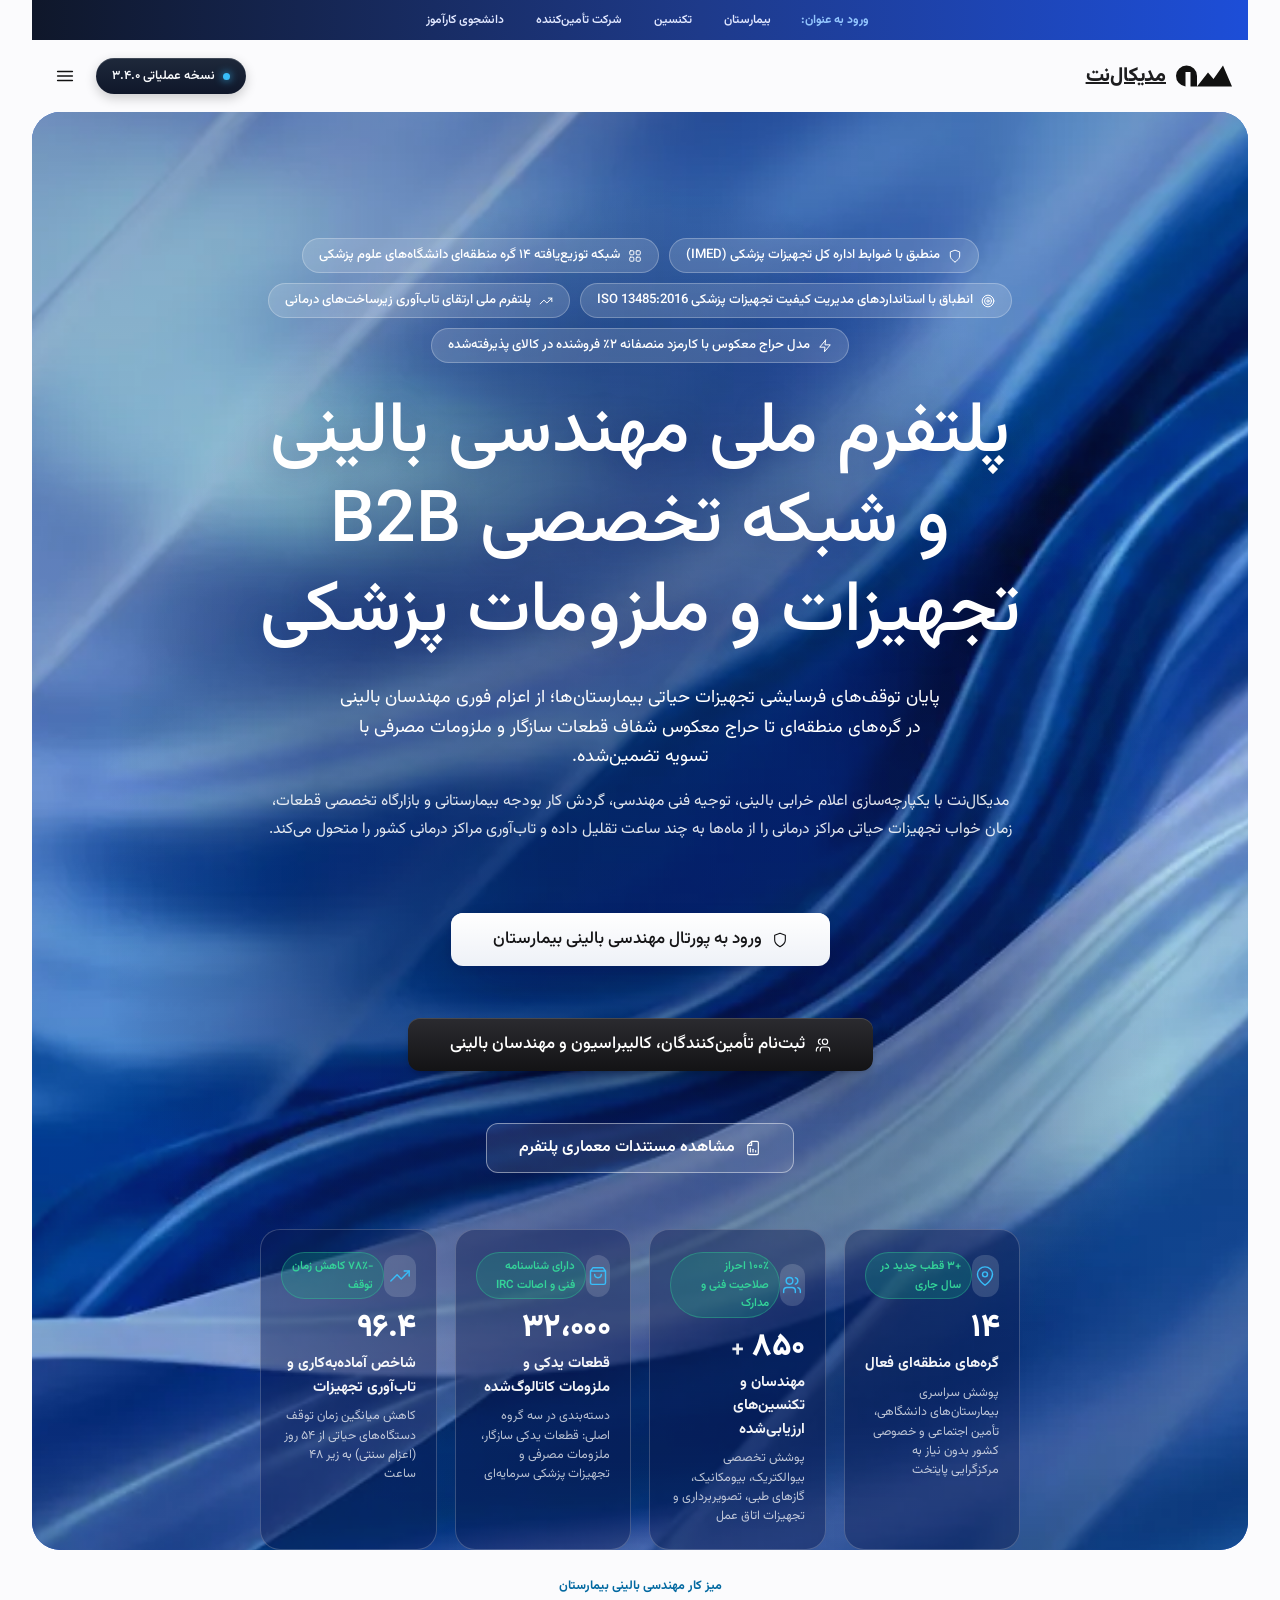
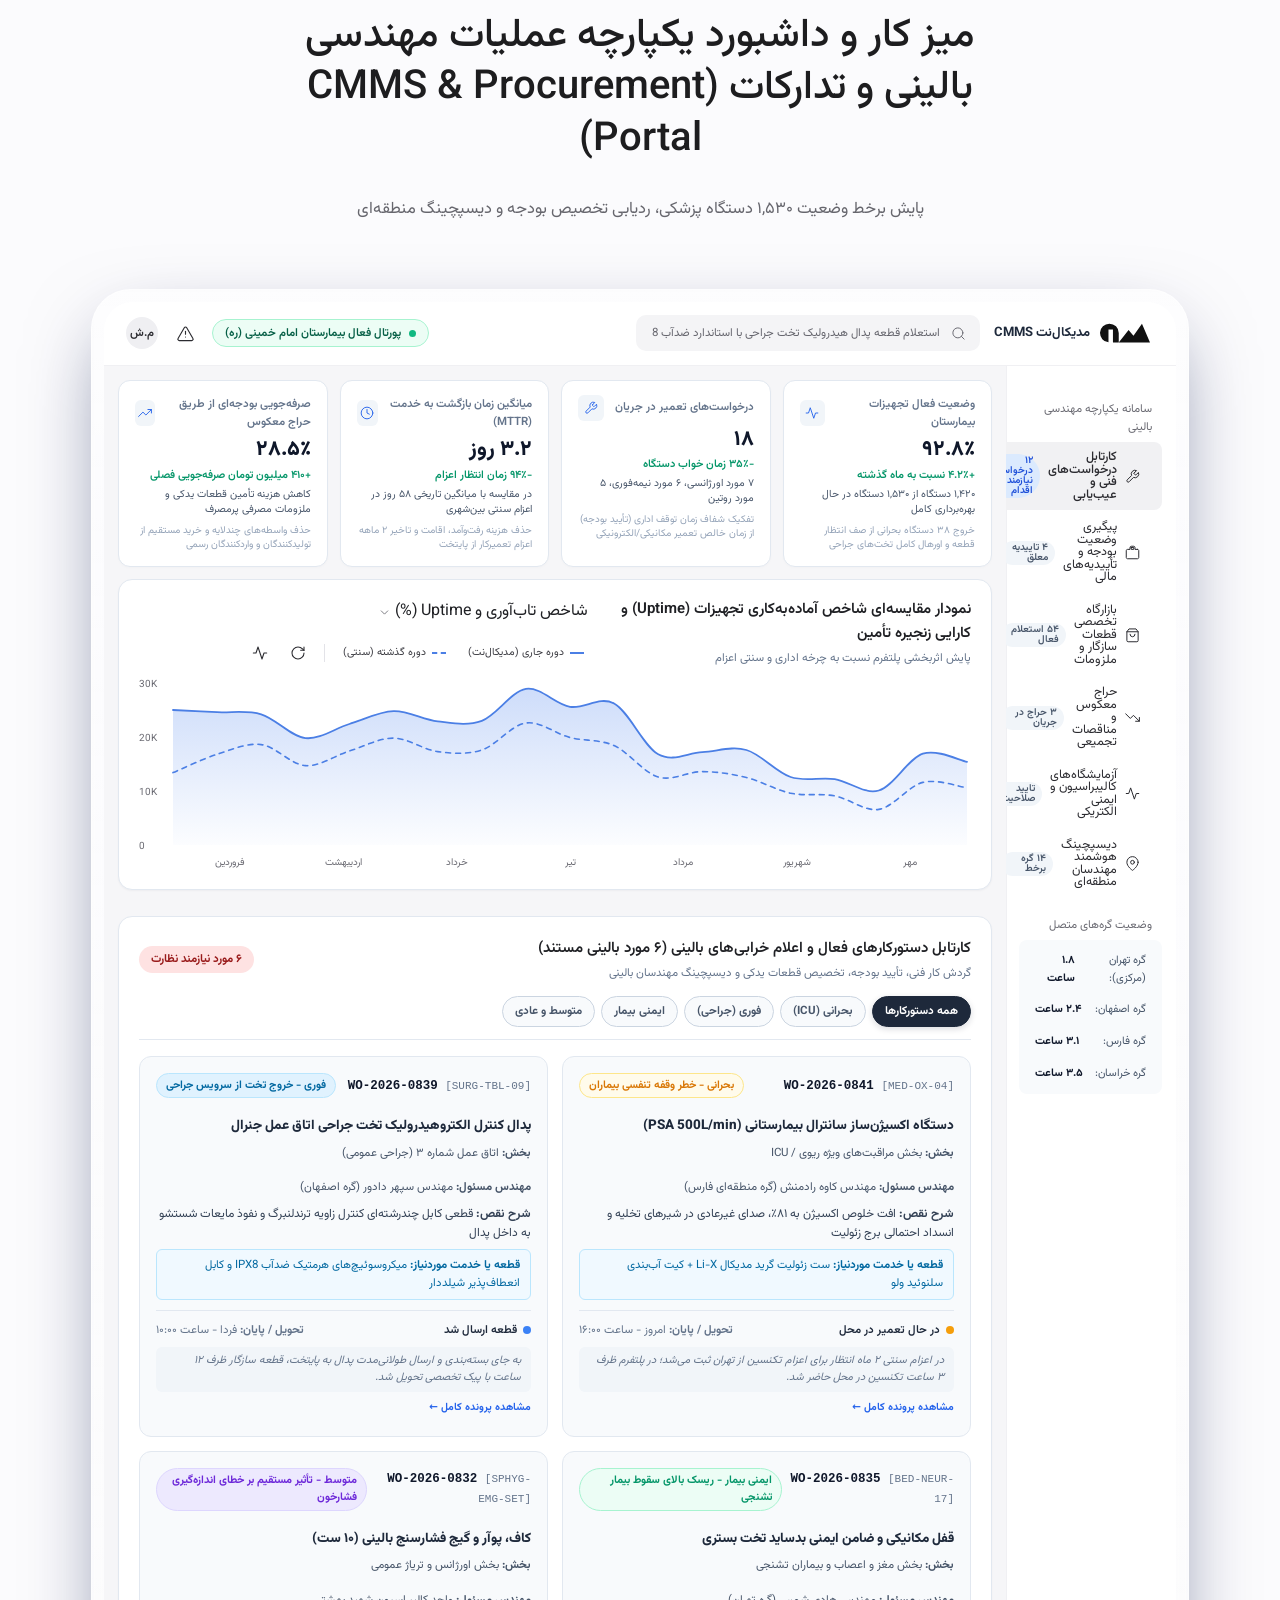
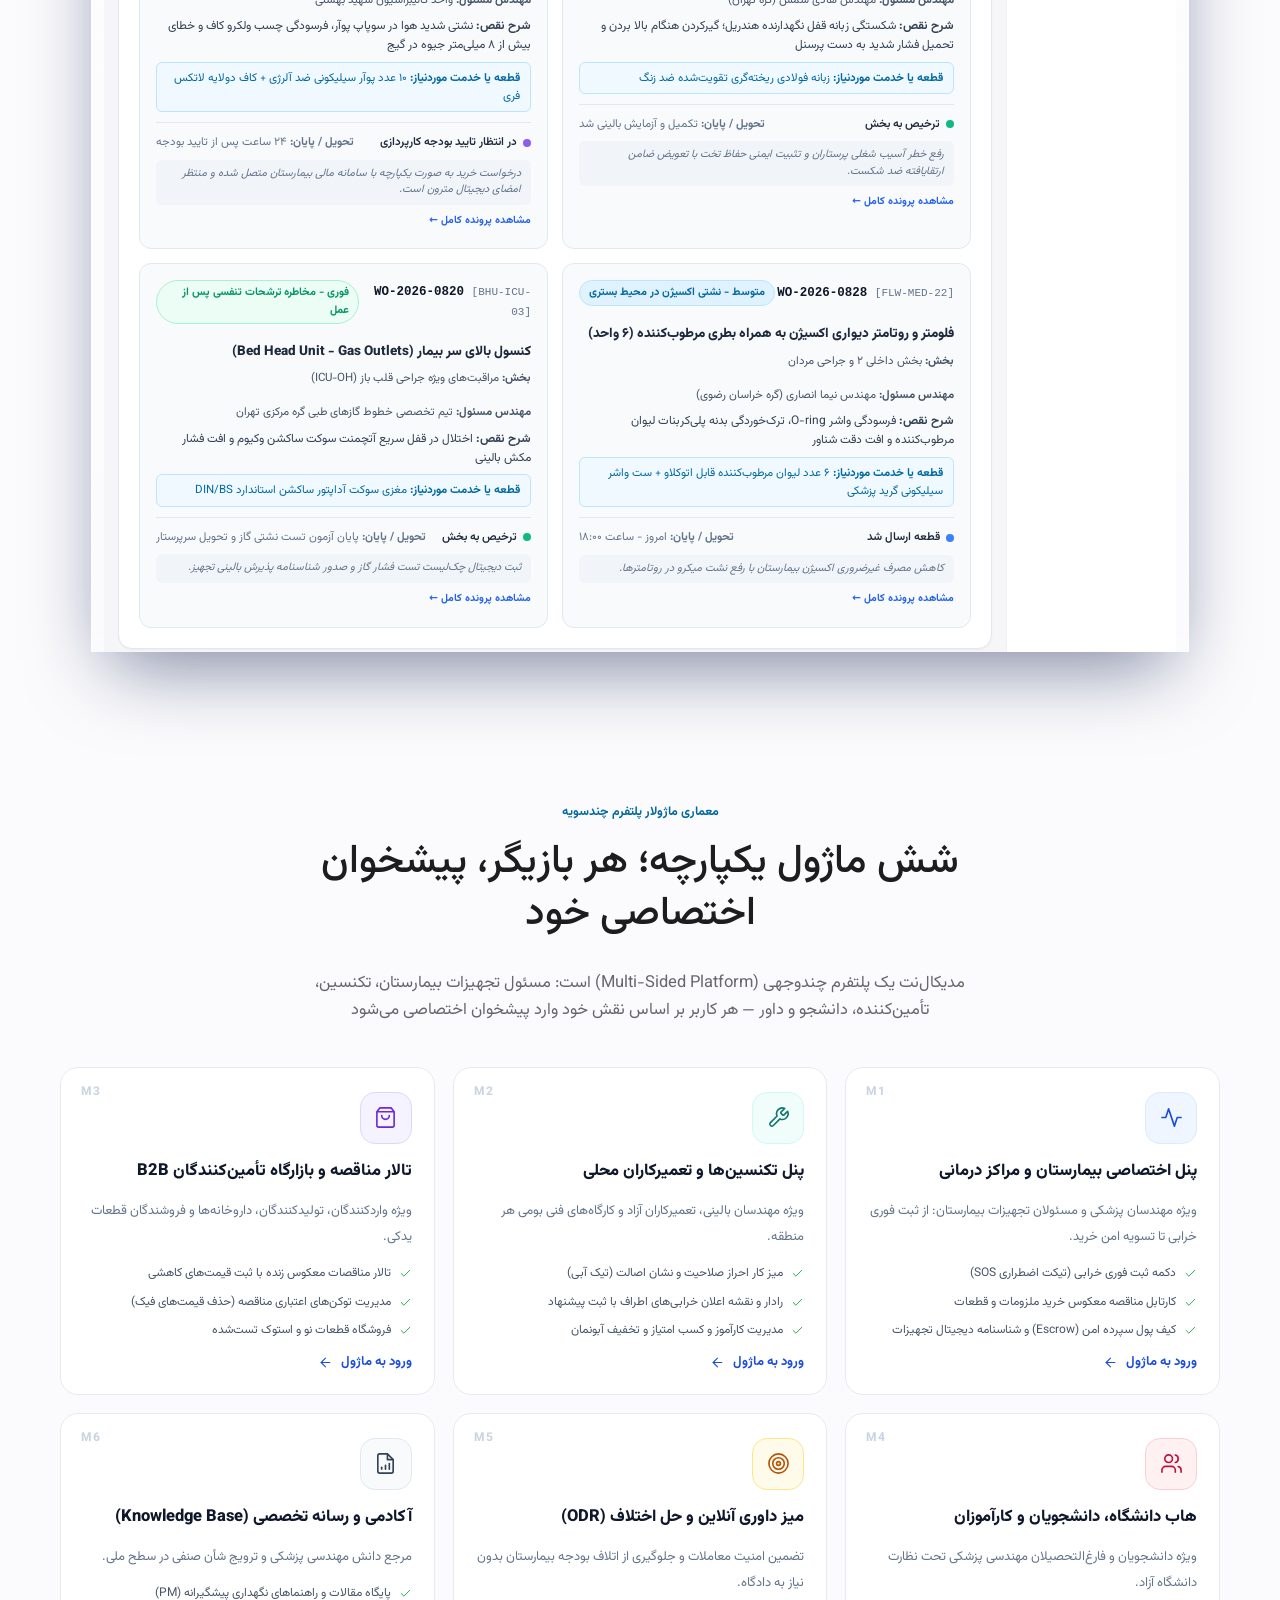
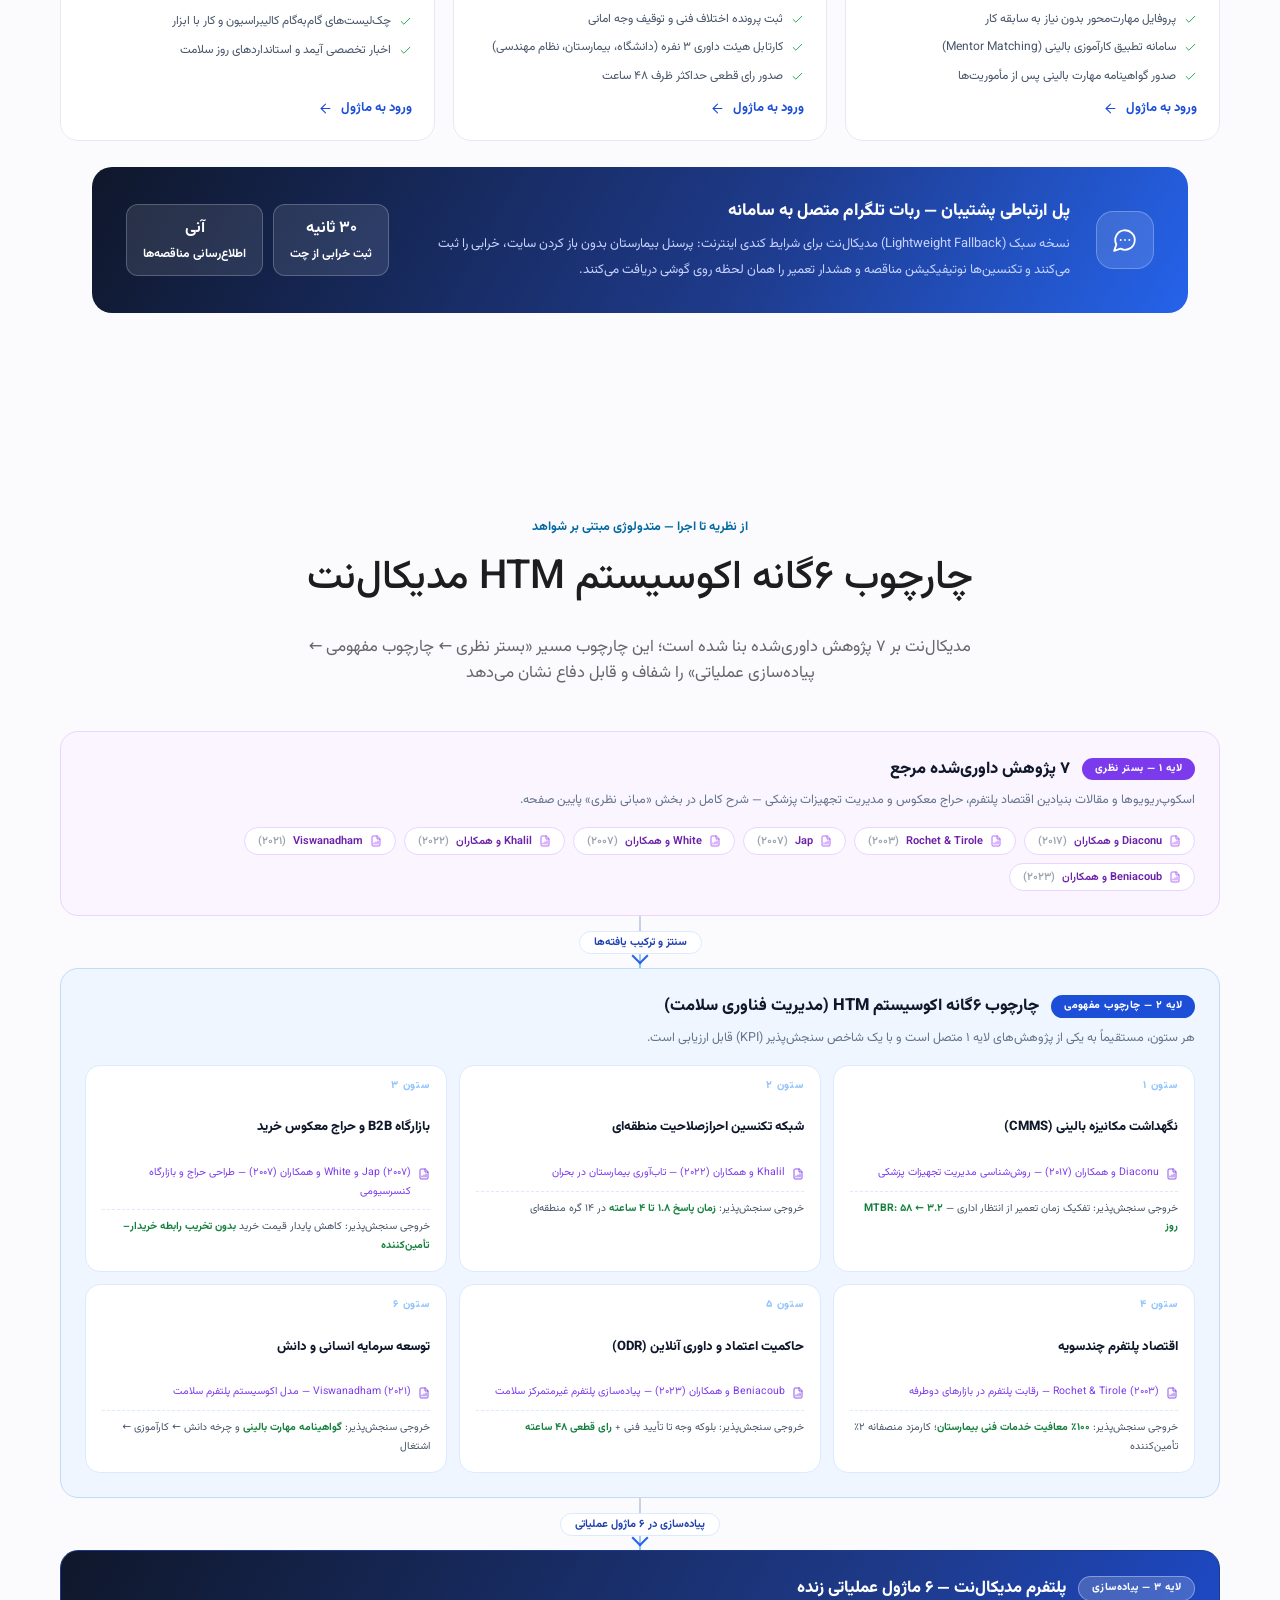
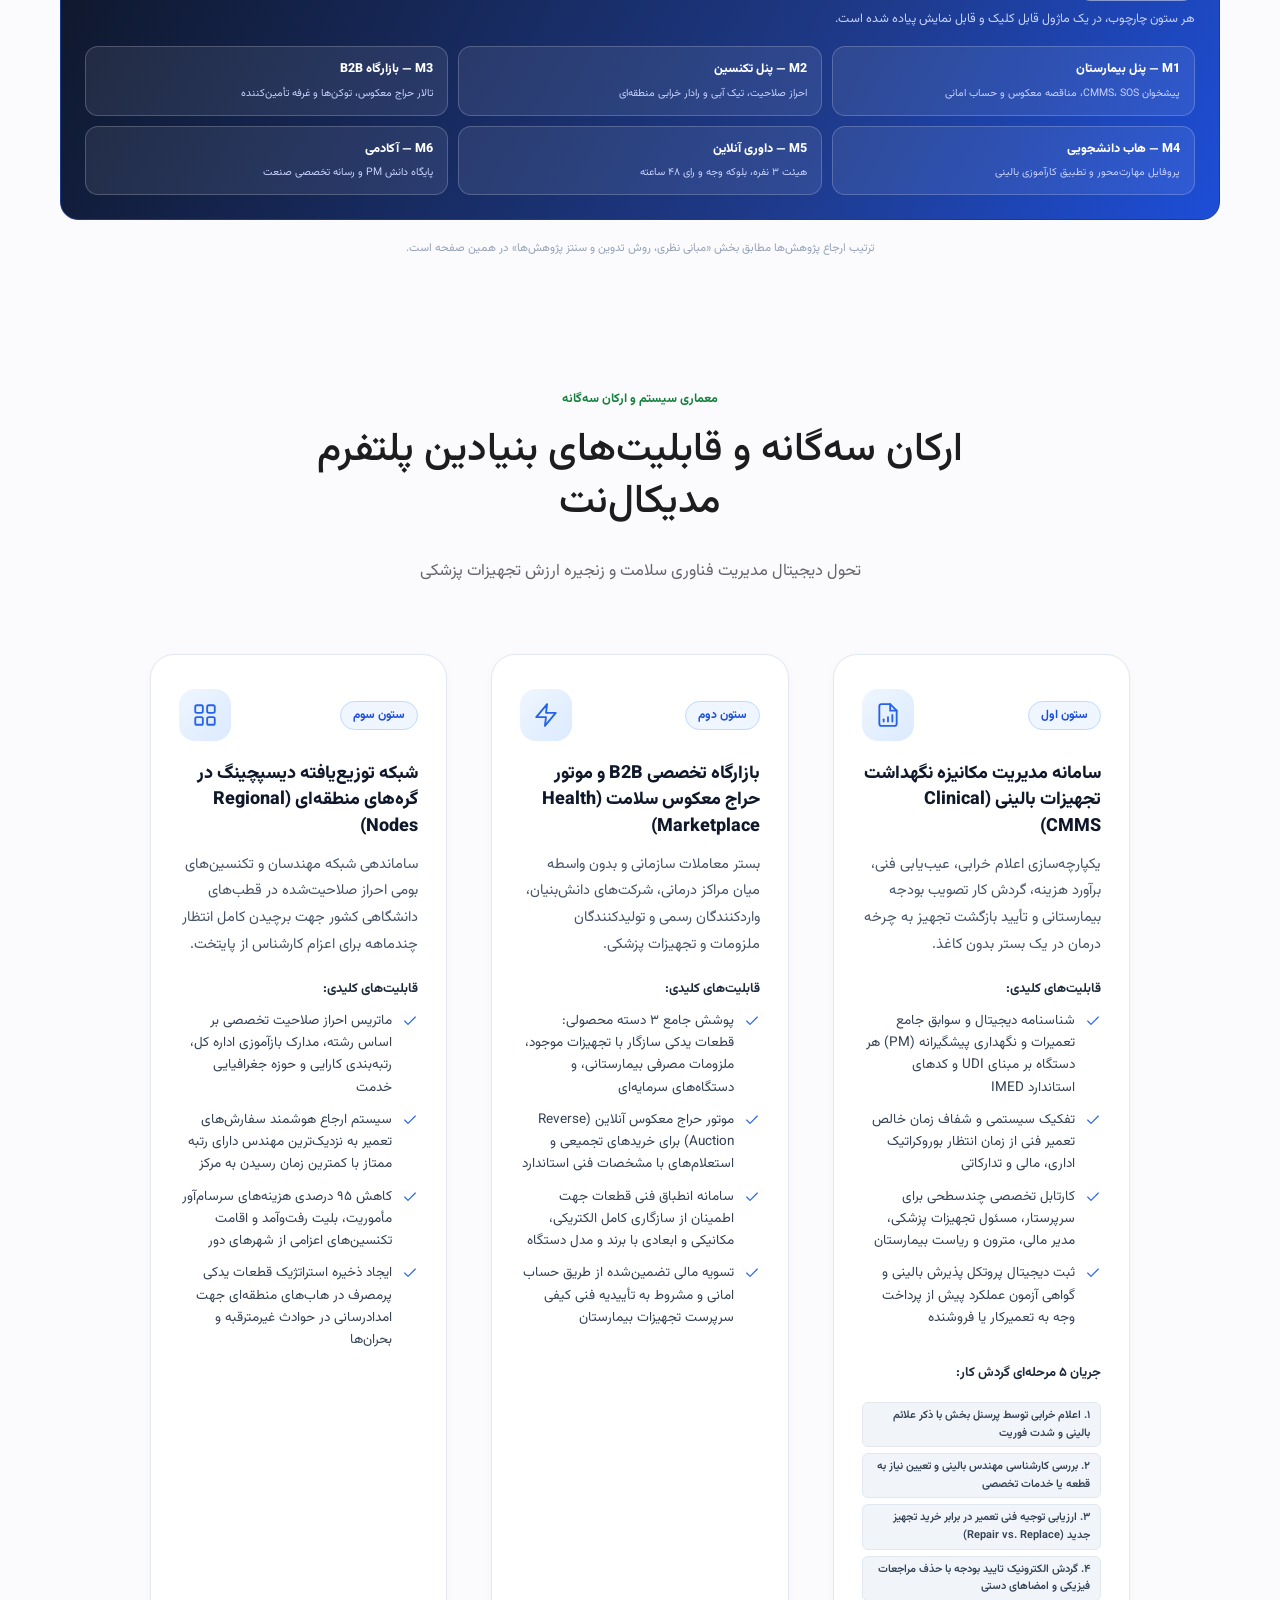
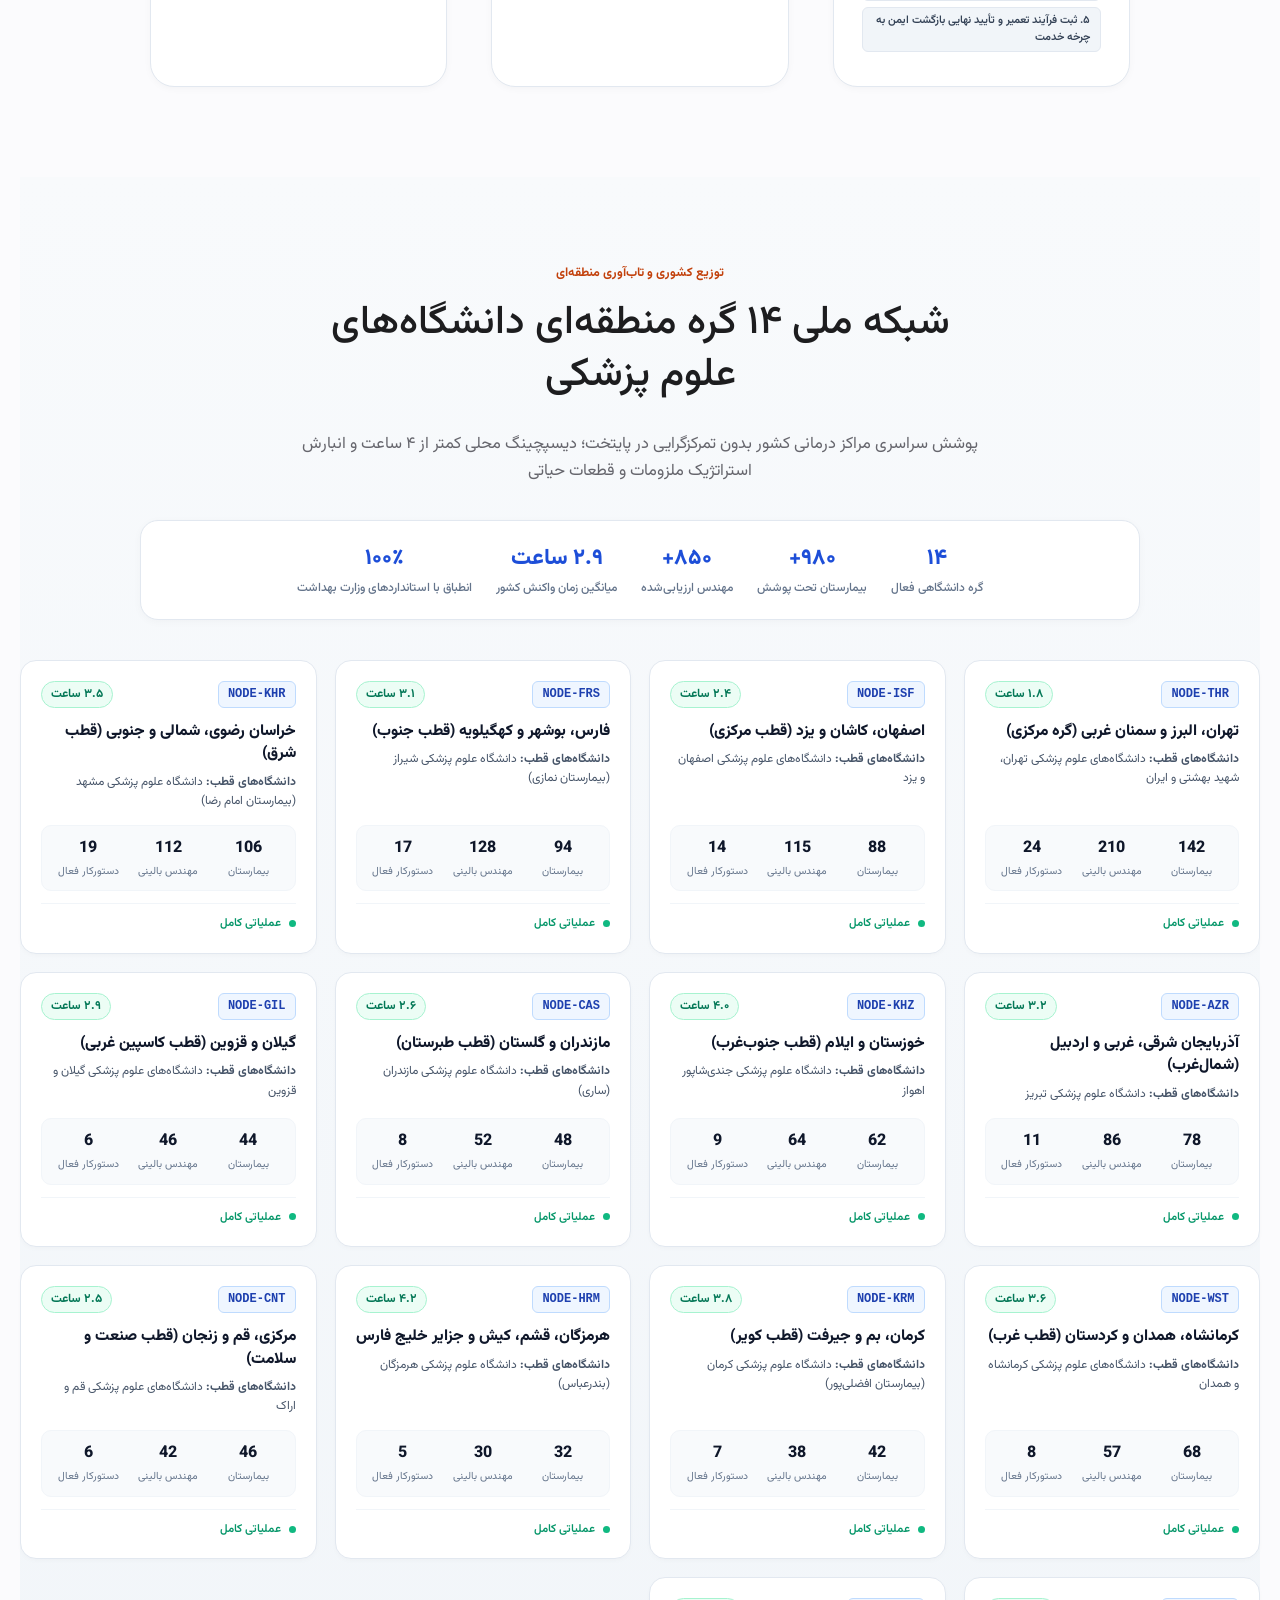
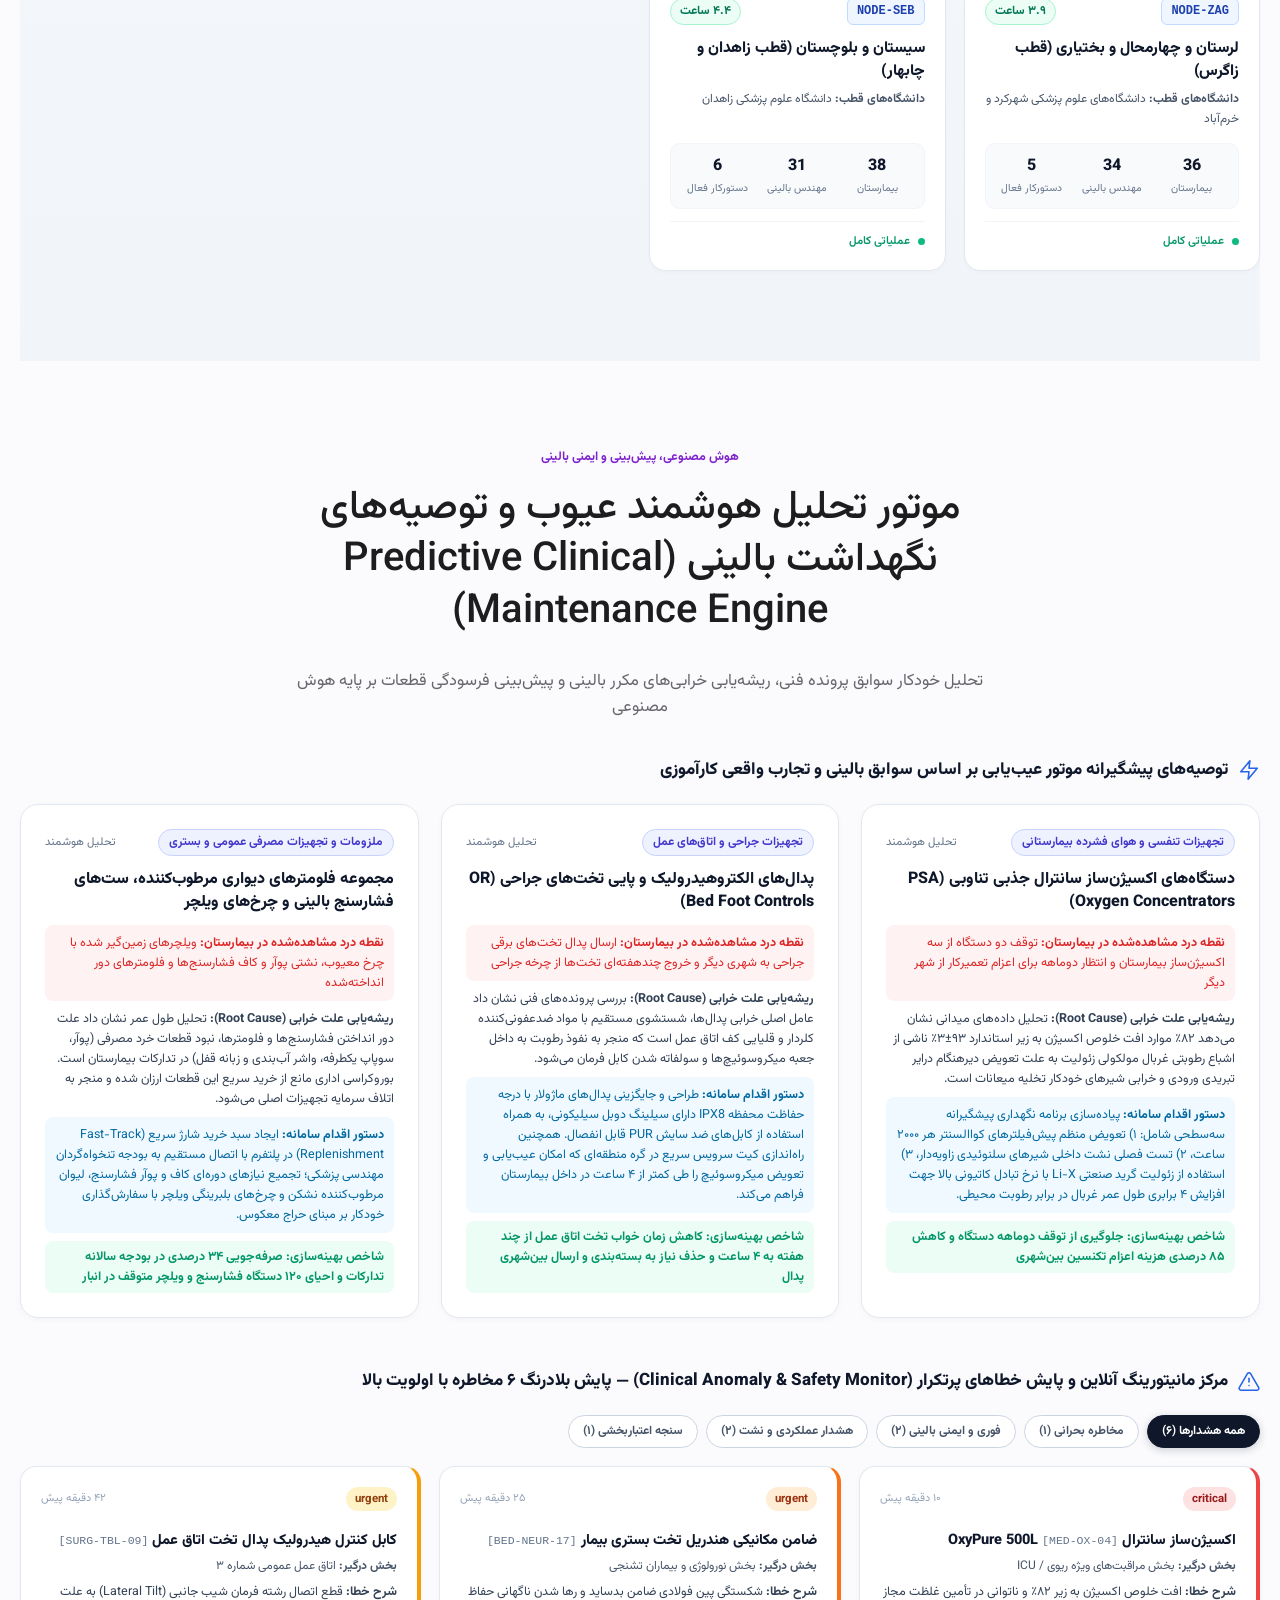
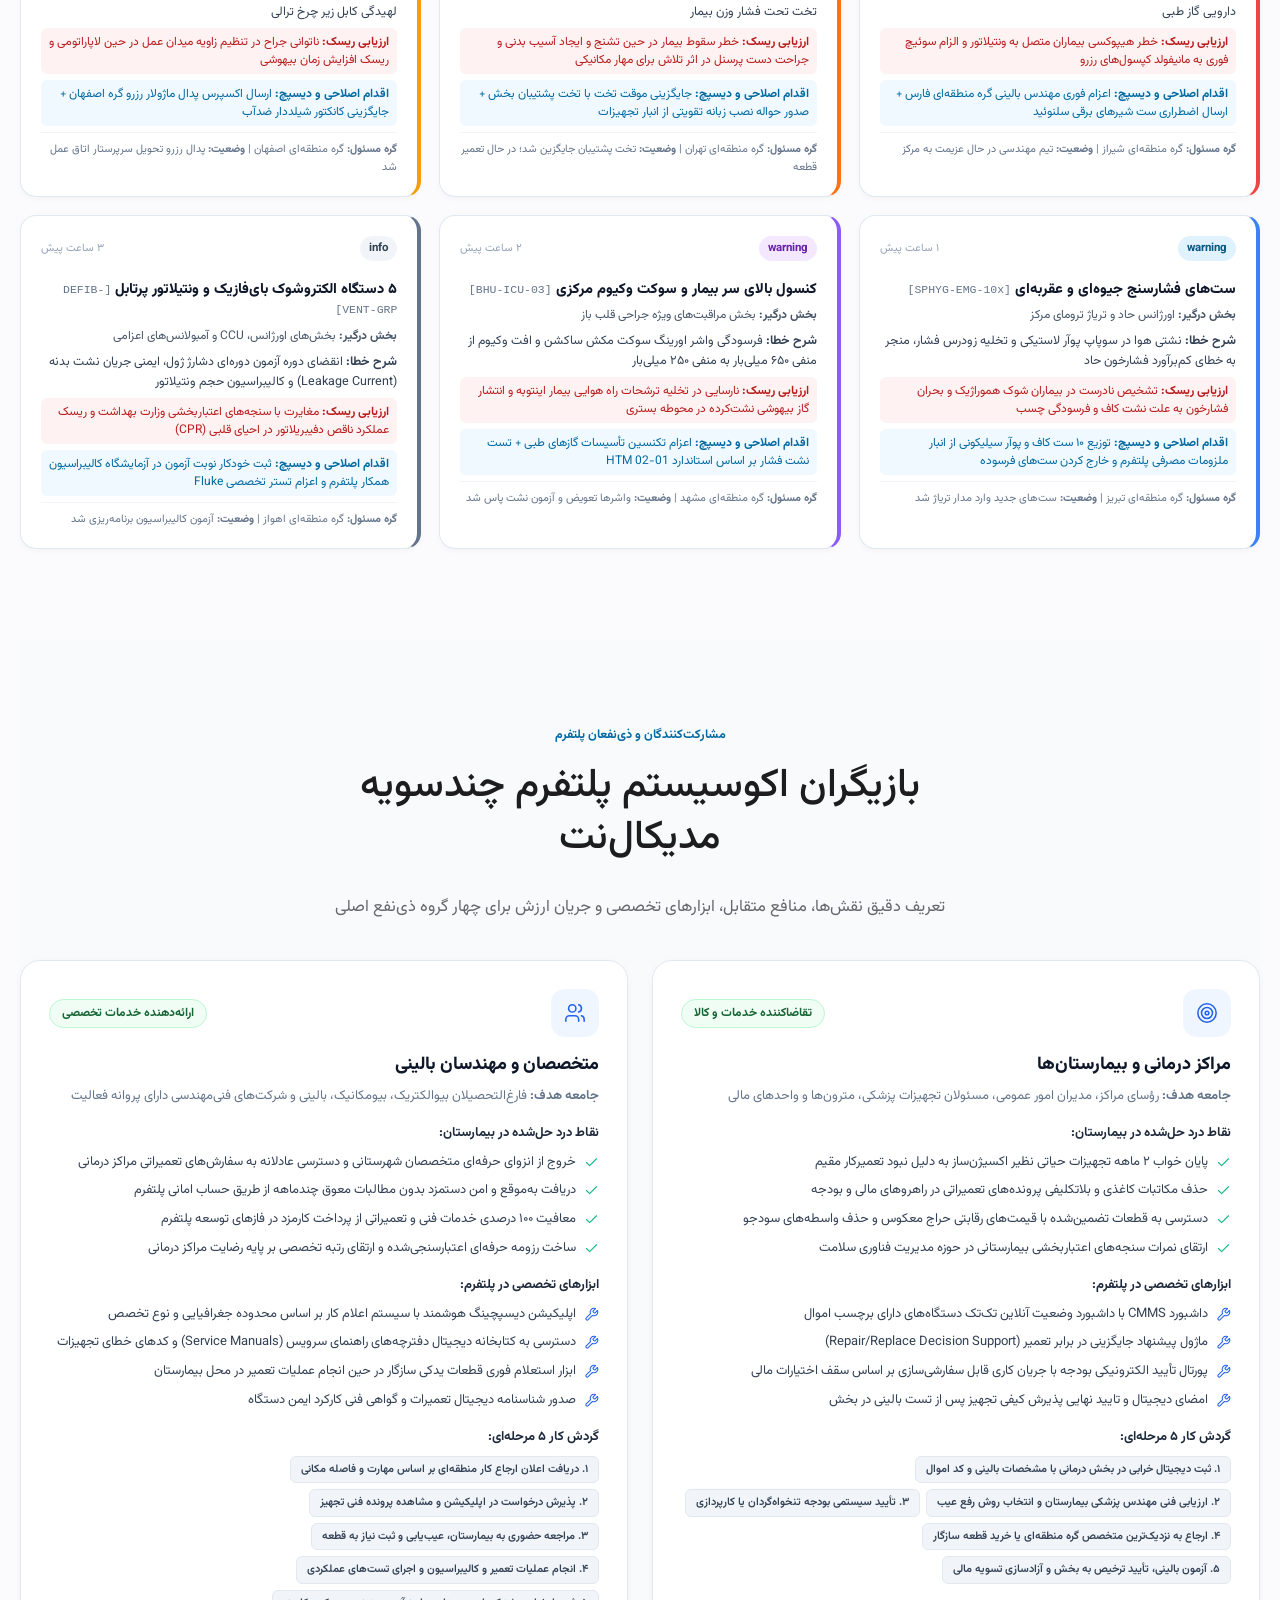
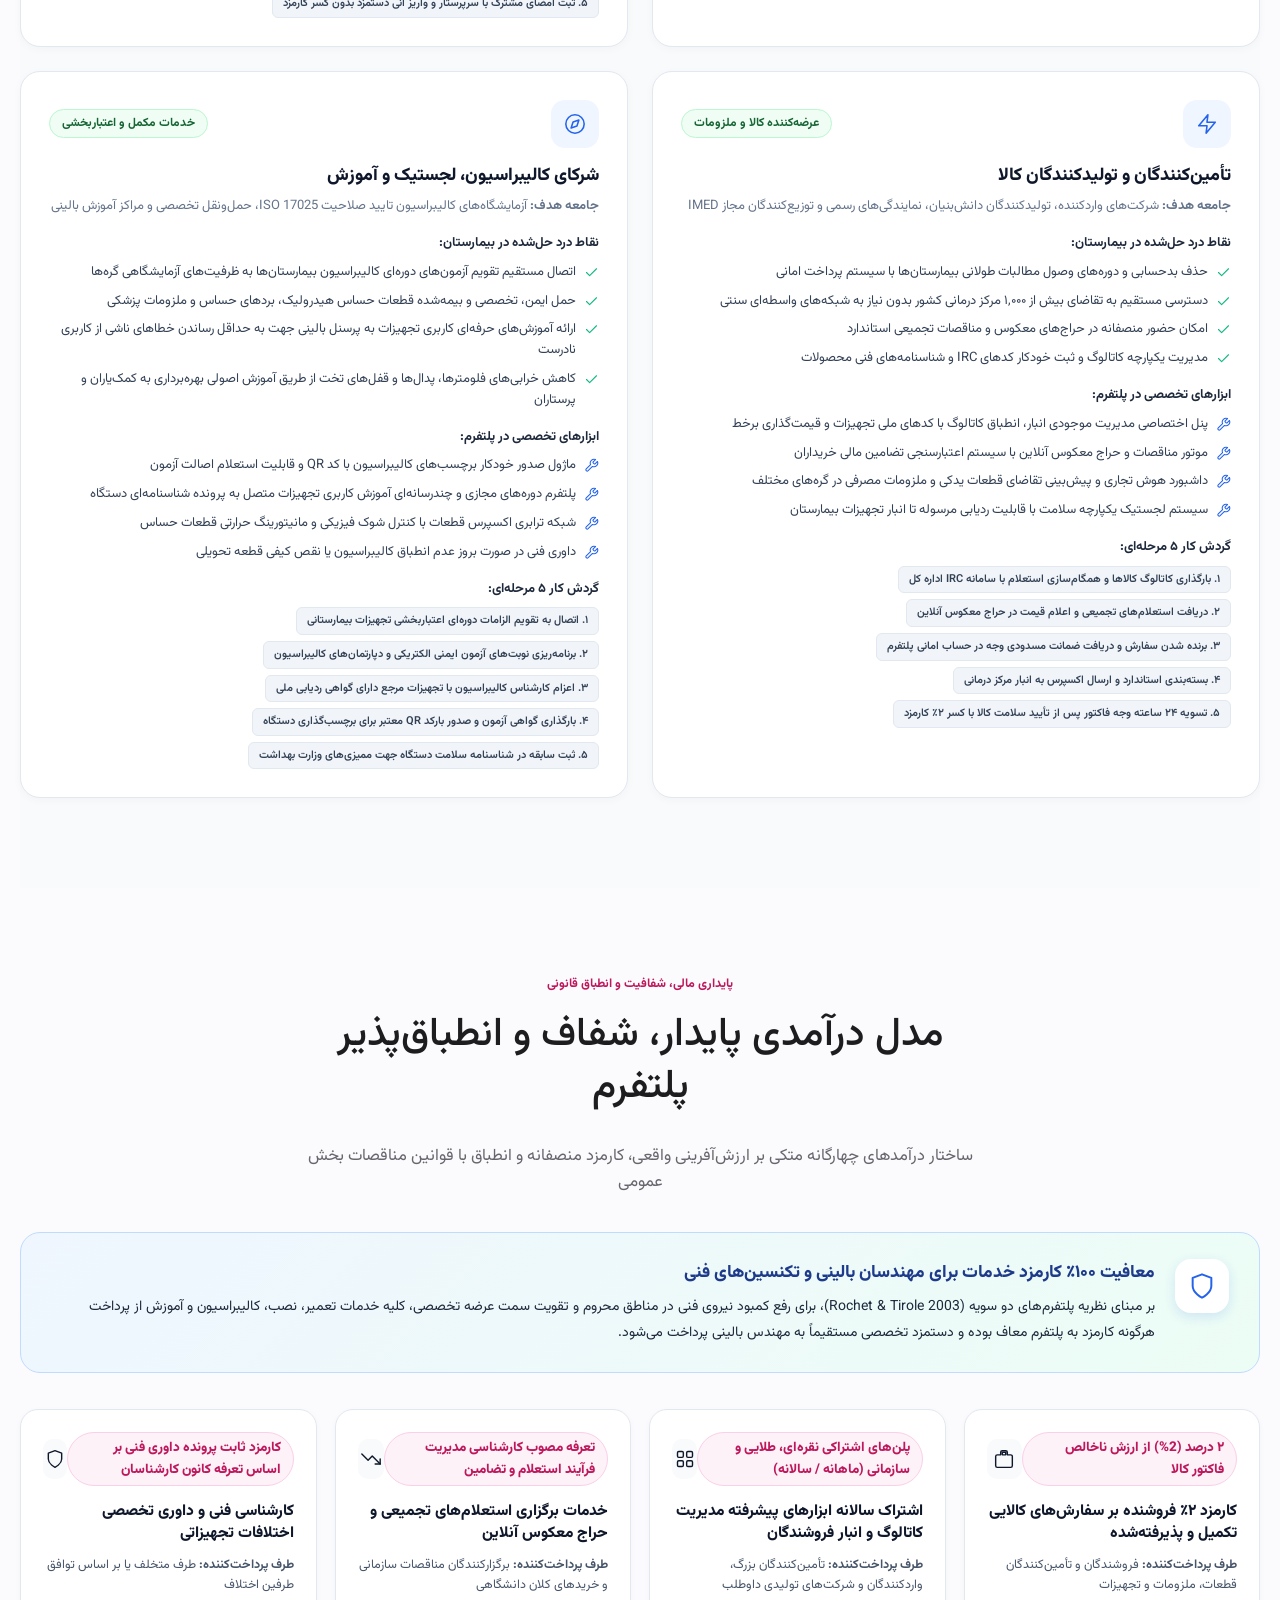
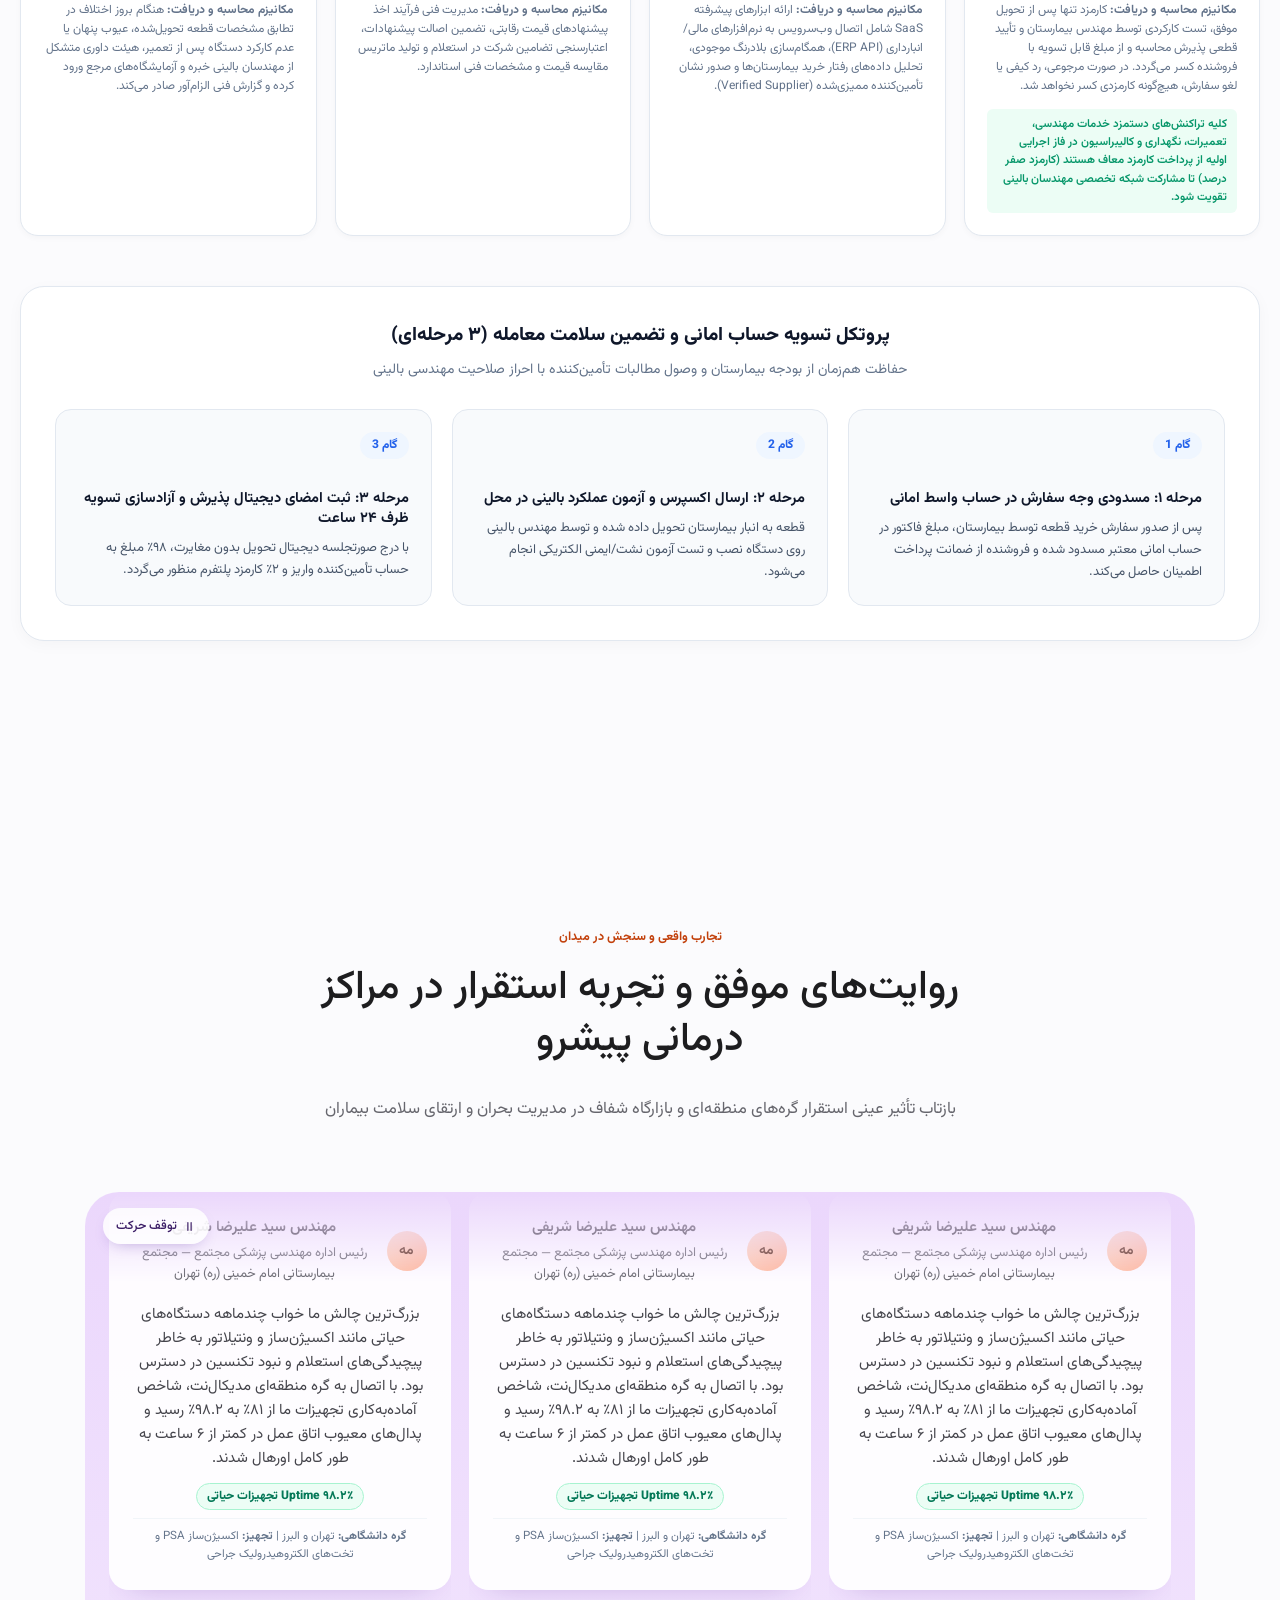
==== commit a447cd19: "feat: قالب پلتفرمی — نوار انتخاب نقش، پیشخوان نمایشی بیمارستان و چارچوب ۶‌گانه HTM - Role Switcher b" ====
--- a/index.html
+++ b/index.html
@@ -84,6 +84,17 @@
 
   <!-- ============ Header & Navigation ============ -->
   <header class="site-header" id="site-header">
+    <div class="role-bar">
+      <div class="role-bar__inner">
+        <span class="role-bar__label">ورود به عنوان:</span>
+        <nav class="role-switch" aria-label="انتخاب نقش کاربری و ورود به پیشخوان متناظر">
+          <a class="role-switch__btn" href="hospital.html#dashboard-demo">بیمارستان</a>
+          <a class="role-switch__btn" href="technicians.html">تکنسین</a>
+          <a class="role-switch__btn" href="marketplace.html">شرکت تأمین‌کننده</a>
+          <a class="role-switch__btn" href="students.html">دانشجوی کارآموز</a>
+        </nav>
+      </div>
+    </div>
     <div class="site-header__inner">
       <a class="brand" href="#top" aria-label="مدیکال‌نت — صفحه اصلی پلتفرم ملی مهندسی بالینی">
         <svg class="brand__mark" viewBox="0 0 112 48" aria-hidden="true"><use href="#logo-mark"/></svg>
@@ -648,6 +659,96 @@
       </div>
     </section>
 
+    <!-- ============ ۲/ب. چارچوب ۶‌گانه اکوسیستم HTM — از نظریه تا پیاده‌سازی ============ -->
+    <section class="fw-section" id="framework" aria-labelledby="fw-title" role="region">
+      <header class="section__head" data-reveal>
+        <p class="eyebrow eyebrow--blue">از نظریه تا اجرا — متدولوژی مبتنی بر شواهد</p>
+        <h2 class="h2" id="fw-title">چارچوب ۶‌گانه اکوسیستم HTM مدیکال‌نت</h2>
+        <p class="lead">مدیکال‌نت بر ۷ پژوهش داوری‌شده بنا شده است؛ این چارچوب مسیر «بستر نظری ← چارچوب مفهومی ← پیاده‌سازی عملیاتی» را شفاف و قابل دفاع نشان می‌دهد</p>
+      </header>
+      <div class="fw-wrap">
+        <div class="fw-layer fw-layer--theory" data-reveal>
+          <div class="fw-layer__head">
+            <span class="fw-layer__tag">لایه ۱ — بستر نظری</span>
+            <h3 class="fw-layer__t">۷ پژوهش داوری‌شده مرجع</h3>
+          </div>
+          <p class="fw-layer__d">اسکوپ‌ریویوها و مقالات بنیادین اقتصاد پلتفرم، حراج معکوس و مدیریت تجهیزات پزشکی — شرح کامل در بخش «مبانی نظری» پایین صفحه.</p>
+          <div class="fw-papers">
+            <span class="fw-paper"><svg class="ic" aria-hidden="true"><use href="#i-file-chart"/></svg>Diaconu و همکاران <span>(۲۰۱۷)</span></span>
+            <span class="fw-paper"><svg class="ic" aria-hidden="true"><use href="#i-file-chart"/></svg>Rochet &amp; Tirole <span>(۲۰۰۳)</span></span>
+            <span class="fw-paper"><svg class="ic" aria-hidden="true"><use href="#i-file-chart"/></svg>Jap <span>(۲۰۰۷)</span></span>
+            <span class="fw-paper"><svg class="ic" aria-hidden="true"><use href="#i-file-chart"/></svg>White و همکاران <span>(۲۰۰۷)</span></span>
+            <span class="fw-paper"><svg class="ic" aria-hidden="true"><use href="#i-file-chart"/></svg>Khalil و همکاران <span>(۲۰۲۲)</span></span>
+            <span class="fw-paper"><svg class="ic" aria-hidden="true"><use href="#i-file-chart"/></svg>Viswanadham <span>(۲۰۲۱)</span></span>
+            <span class="fw-paper"><svg class="ic" aria-hidden="true"><use href="#i-file-chart"/></svg>Beniacoub و همکاران <span>(۲۰۲۳)</span></span>
+          </div>
+        </div>
+        <div class="fw-arrow" aria-hidden="true"><span class="fw-arrow__lbl">سنتز و ترکیب یافته‌ها</span></div>
+        <div class="fw-layer fw-layer--frame" data-reveal>
+          <div class="fw-layer__head">
+            <span class="fw-layer__tag">لایه ۲ — چارچوب مفهومی</span>
+            <h3 class="fw-layer__t">چارچوب ۶‌گانه اکوسیستم HTM (مدیریت فناوری سلامت)</h3>
+          </div>
+          <p class="fw-layer__d">هر ستون، مستقیماً به یکی از پژوهش‌های لایه ۱ متصل است و با یک شاخص سنجش‌پذیر (KPI) قابل ارزیابی است.</p>
+          <div class="fw-pillars">
+            <div class="fw-pillar">
+              <span class="fw-pillar__no">ستون ۱</span>
+              <h4 class="fw-pillar__t">نگهداشت مکانیزه بالینی (CMMS)</h4>
+              <p class="fw-pillar__ref"><svg class="ic" aria-hidden="true"><use href="#i-file-chart"/></svg><span>Diaconu و همکاران (۲۰۱۷) — روش‌شناسی مدیریت تجهیزات پزشکی</span></p>
+              <p class="fw-pillar__kpi">خروجی سنجش‌پذیر: تفکیک زمان تعمیر از انتظار اداری — <b>MTBR: ۵۸ ← ۳.۲ روز</b></p>
+            </div>
+            <div class="fw-pillar">
+              <span class="fw-pillar__no">ستون ۲</span>
+              <h4 class="fw-pillar__t">شبکه تکنسین احرازصلاحیت منطقه‌ای</h4>
+              <p class="fw-pillar__ref"><svg class="ic" aria-hidden="true"><use href="#i-file-chart"/></svg><span>Khalil و همکاران (۲۰۲۲) — تاب‌آوری بیمارستان در بحران</span></p>
+              <p class="fw-pillar__kpi">خروجی سنجش‌پذیر: <b>زمان پاسخ ۱.۸ تا ۴ ساعته</b> در ۱۴ گره منطقه‌ای</p>
+            </div>
+            <div class="fw-pillar">
+              <span class="fw-pillar__no">ستون ۳</span>
+              <h4 class="fw-pillar__t">بازارگاه B2B و حراج معکوس خرید</h4>
+              <p class="fw-pillar__ref"><svg class="ic" aria-hidden="true"><use href="#i-file-chart"/></svg><span>Jap (۲۰۰۷) و White و همکاران (۲۰۰۷) — طراحی حراج و بازارگاه کنسرسیومی</span></p>
+              <p class="fw-pillar__kpi">خروجی سنجش‌پذیر: کاهش پایدار قیمت خرید <b>بدون تخریب رابطه خریدار–تأمین‌کننده</b></p>
+            </div>
+            <div class="fw-pillar">
+              <span class="fw-pillar__no">ستون ۴</span>
+              <h4 class="fw-pillar__t">اقتصاد پلتفرم چندسویه</h4>
+              <p class="fw-pillar__ref"><svg class="ic" aria-hidden="true"><use href="#i-file-chart"/></svg><span>Rochet &amp; Tirole (۲۰۰۳) — رقابت پلتفرم در بازارهای دوطرفه</span></p>
+              <p class="fw-pillar__kpi">خروجی سنجش‌پذیر: <b>۱۰۰٪ معافیت خدمات فنی بیمارستان</b>؛ کارمزد منصفانه ۲٪ تأمین‌کننده</p>
+            </div>
+            <div class="fw-pillar">
+              <span class="fw-pillar__no">ستون ۵</span>
+              <h4 class="fw-pillar__t">حاکمیت اعتماد و داوری آنلاین (ODR)</h4>
+              <p class="fw-pillar__ref"><svg class="ic" aria-hidden="true"><use href="#i-file-chart"/></svg><span>Beniacoub و همکاران (۲۰۲۳) — پیاده‌سازی پلتفرم غیرمتمرکز سلامت</span></p>
+              <p class="fw-pillar__kpi">خروجی سنجش‌پذیر: بلوکه وجه تا تأیید فنی + <b>رای قطعی ۴۸ ساعته</b></p>
+            </div>
+            <div class="fw-pillar">
+              <span class="fw-pillar__no">ستون ۶</span>
+              <h4 class="fw-pillar__t">توسعه سرمایه انسانی و دانش</h4>
+              <p class="fw-pillar__ref"><svg class="ic" aria-hidden="true"><use href="#i-file-chart"/></svg><span>Viswanadham (۲۰۲۱) — مدل اکوسیستم پلتفرم سلامت</span></p>
+              <p class="fw-pillar__kpi">خروجی سنجش‌پذیر: <b>گواهینامه مهارت بالینی</b> و چرخه دانش ← کارآموزی ← اشتغال</p>
+            </div>
+          </div>
+        </div>
+        <div class="fw-arrow" aria-hidden="true"><span class="fw-arrow__lbl">پیاده‌سازی در ۶ ماژول عملیاتی</span></div>
+        <div class="fw-layer fw-layer--impl" data-reveal>
+          <div class="fw-layer__head">
+            <span class="fw-layer__tag">لایه ۳ — پیاده‌سازی</span>
+            <h3 class="fw-layer__t">پلتفرم مدیکال‌نت — ۶ ماژول عملیاتی زنده</h3>
+          </div>
+          <p class="fw-layer__d">هر ستون چارچوب، در یک ماژول قابل کلیک و قابل نمایش پیاده شده است.</p>
+          <div class="fw-impl-grid">
+            <div class="fw-impl-item"><a href="hospital.html#dashboard-demo">M1 — پنل بیمارستان</a><small>پیشخوان CMMS، SOS، مناقصه معکوس و حساب امانی</small></div>
+            <div class="fw-impl-item"><a href="technicians.html">M2 — پنل تکنسین</a><small>احراز صلاحیت، تیک آبی و رادار خرابی منطقه‌ای</small></div>
+            <div class="fw-impl-item"><a href="marketplace.html">M3 — بازارگاه B2B</a><small>تالار حراج معکوس، توکن‌ها و غرفه تأمین‌کننده</small></div>
+            <div class="fw-impl-item"><a href="students.html">M4 — هاب دانشجویی</a><small>پروفایل مهارت‌محور و تطبیق کارآموزی بالینی</small></div>
+            <div class="fw-impl-item"><a href="odr.html">M5 — داوری آنلاین</a><small>هیئت ۳ نفره، بلوکه وجه و رای ۴۸ ساعته</small></div>
+            <div class="fw-impl-item"><a href="academy.html">M6 — آکادمی</a><small>پایگاه دانش PM و رسانه تخصصی صنعت</small></div>
+          </div>
+        </div>
+      </div>
+      <p class="dash-demo__note" style="max-width:1160px;margin:18px auto 0;">ترتیب ارجاع پژوهش‌ها مطابق بخش «مبانی نظری، روش تدوین و سنتز پژوهش‌ها» در همین صفحه است.</p>
+    </section>
+
     <!-- ============ ۳. ارکان سه‌گانه و قابلیت‌های بنیادین ============ -->
     <section class="section capabilities-section" id="capabilities" aria-labelledby="cap-title" role="region">
       <header class="section__head" data-reveal>
--- a/assets/css/style.css
+++ b/assets/css/style.css
@@ -46,7 +46,7 @@
 ul, ol { margin: 0; padding: 0; }
 p, h1, h2, h3, figure, blockquote { margin: 0; }
 [hidden] { display: none !important; }
-section[id], div[id="features"] { scroll-margin-top: 84px; }
+section[id], div[id="features"] { scroll-margin-top: calc(var(--header-h) + var(--rolebar-h) + 16px); }
 
 .sprite { position: absolute; width: 0; height: 0; overflow: hidden; }
 .sr-only { position: absolute; width: 1px; height: 1px; padding: 0; margin: -1px; overflow: hidden; clip: rect(0 0 0 0); white-space: nowrap; border: 0; }
@@ -61,7 +61,8 @@
 }
 .skip-link:focus { top: 12px; }
 
-.page { padding-top: var(--header-h); overflow-x: clip; }
+:root { --rolebar-h: 40px; }
+.page { padding-top: calc(var(--header-h) + var(--rolebar-h)); overflow-x: clip; }
 
 /* ---------- Buttons ---------- */
 .btn {
--- a/assets/css/module-pages.css
+++ b/assets/css/module-pages.css
@@ -441,3 +441,172 @@
   .sos-btn .pulse { animation: none; }
   .module-card:hover { transform: none; }
 }
+
+/* =========================================================
+   Role Switcher bar (top of every page — platform identity)
+   ========================================================= */
+:root { --rolebar-h: 40px; }
+.role-bar {
+  pointer-events: auto; height: var(--rolebar-h);
+  background: linear-gradient(90deg, #0f172a 0%, #1e3a8a 55%, #1d4ed8 100%);
+  color: #dbeafe; display: flex; align-items: center;
+}
+.role-bar__inner {
+  width: 100%; max-width: 1400px; margin: 0 auto; padding: 0 var(--gutter);
+  display: flex; align-items: center; justify-content: center; gap: 16px;
+}
+.role-bar__label { font: 700 12px/1 var(--font-body); color: #93c5fd; white-space: nowrap; }
+.role-switch { display: flex; align-items: center; gap: 4px; }
+.role-switch__btn {
+  padding: 6px 14px; border-radius: 999px; color: #e0e7ff; text-decoration: none;
+  font: 600 12px/1 var(--font-body); white-space: nowrap;
+  transition: background-color .2s, color .2s, box-shadow .2s;
+}
+.role-switch__btn:hover { background: rgba(255, 255, 255, .15); color: #fff; }
+.role-switch__btn.is-active { background: #fff; color: #1e3a8a; box-shadow: 0 4px 14px -4px rgba(255, 255, 255, .5); }
+@media (max-width: 640px) {
+  .role-bar__inner { justify-content: flex-start; overflow-x: auto; scrollbar-width: none; gap: 10px; }
+  .role-bar__inner::-webkit-scrollbar { display: none; }
+}
+
+/* =========================================================
+   Hospital Dashboard demo (app shell with sidebar)
+   ========================================================= */
+.dash-demo { padding: 76px var(--gutter) 28px; }
+.dashdemo-shell {
+  max-width: 1160px; margin: 42px auto 0;
+  display: grid; grid-template-columns: 250px 1fr;
+  background: #f6f8fc; border: 1px solid #e2e8f0; border-radius: 20px; overflow: hidden;
+  box-shadow: 0 30px 60px -30px rgba(15, 23, 42, .28);
+}
+.dashdemo-side { background: #0f172a; color: #cbd5e1; padding: 16px 14px; display: flex; flex-direction: column; gap: 4px; }
+.dashdemo-side__brand { display: flex; align-items: center; gap: 10px; color: #fff; padding: 4px 10px 14px; font: 800 13.5px/1.4 var(--font-body); }
+.dashdemo-side__brand .brand__mark { width: 42px; height: 18px; fill: #fff; }
+.dashdemo-side__brand small { display: block; color: #94a3b8; font-weight: 500; font-size: 10.5px; }
+.dashdemo-side nav { display: grid; gap: 2px; }
+.dashdemo-side__t { font: 700 10px/1 var(--font-body); color: #64748b; letter-spacing: .08em; padding: 10px 12px 6px; }
+.dashdemo-side a {
+  display: flex; justify-content: space-between; align-items: center; gap: 8px;
+  padding: 10px 12px; border-radius: 10px; color: #cbd5e1; text-decoration: none;
+  font: 600 12.5px/1 var(--font-body); transition: background-color .2s, color .2s;
+}
+.dashdemo-side a:hover { background: rgba(255, 255, 255, .09); color: #fff; }
+.dashdemo-side a.is-active { background: #1d4ed8; color: #fff; }
+.dashdemo-side a .ic { font-size: 14px; }
+.dashdemo-side__badge { background: #ef4444; color: #fff; font: 700 10.5px/1 var(--font-body); border-radius: 999px; padding: 3px 8px; }
+.dashdemo-side__user { margin-top: auto; border-top: 1px solid rgba(255, 255, 255, .12); padding: 12px 10px 4px; font-size: 11px; color: #94a3b8; line-height: 1.8; }
+.dashdemo-side__user b { color: #e2e8f0; display: block; font-size: 12px; }
+.dashdemo-main { padding: 18px 20px 22px; display: grid; gap: 14px; align-content: start; }
+.dashdemo-topbar { display: flex; align-items: center; justify-content: space-between; gap: 12px; flex-wrap: wrap; }
+.dashdemo-greet { font: 800 14.5px/1.5 var(--font-body); color: #0f172a; }
+.dashdemo-greet small { display: block; font-weight: 500; color: #64748b; font-size: 12px; margin-top: 2px; }
+.dashdemo-topbar-actions { display: flex; gap: 8px; align-items: center; }
+.dashdemo-search {
+  display: flex; align-items: center; gap: 8px; background: #fff; border: 1px solid #e2e8f0;
+  border-radius: 10px; padding: 8px 12px; font-size: 12px; color: #94a3b8; min-width: 220px;
+}
+.dashdemo-search .ic { font-size: 14px; }
+.dashdemo-bell { position: relative; width: 36px; height: 36px; border-radius: 10px; background: #fff; border: 1px solid #e2e8f0; display: grid; place-items: center; color: #475569; font-size: 16px; }
+.dashdemo-bell::after { content: ""; position: absolute; top: 8px; left: 9px; width: 7px; height: 7px; border-radius: 50%; background: #ef4444; border: 1.5px solid #fff; }
+.dashdemo-stats { display: grid; grid-template-columns: repeat(3, 1fr); gap: 10px; }
+.dstat { background: #fff; border: 1px solid #e2e8f0; border-radius: 14px; padding: 13px 15px; display: grid; gap: 4px; }
+.dstat__lbl { font: 600 11px/1 var(--font-body); color: #64748b; display: flex; gap: 6px; align-items: center; }
+.dstat__lbl .ic { font-size: 14px; color: #1d4ed8; }
+.dstat__val { font: 800 19px/1.3 var(--font-body); color: #0f172a; }
+.dstat__chg { font: 700 10.5px/1 var(--font-body); color: #16a34a; }
+.dashdemo-grid { display: grid; grid-template-columns: repeat(2, 1fr); gap: 14px; }
+.dd-card { background: #fff; border: 1px solid #e2e8f0; border-radius: 16px; padding: 16px 18px; display: grid; gap: 12px; align-content: start; }
+.dd-card--span { grid-column: 1 / -1; }
+.dd-card__head { display: flex; align-items: center; justify-content: space-between; gap: 8px; flex-wrap: wrap; }
+.dd-card__t { font: 800 13.5px/1.6 var(--font-body); color: #0f172a; display: flex; gap: 8px; align-items: center; }
+.dd-card__t .ic { font-size: 17px; color: #1d4ed8; }
+.dd-card__hint { font-size: 10.5px; color: #94a3b8; }
+.dd-card--sos { border-color: #fecaca; background: linear-gradient(180deg, #fff 0%, #fff5f5 100%); }
+.dd-card--sos .dd-card__t .ic { color: #dc2626; }
+.dd-sos-row { display: grid; grid-template-columns: 1.1fr 1fr auto; gap: 10px; align-items: end; }
+.dd-tx { display: flex; align-items: center; justify-content: space-between; gap: 10px; border: 1px solid #eef2f8; background: #f8fafc; border-radius: 12px; padding: 10px 14px; font-size: 12px; color: #334155; }
+.dd-tx b { color: #0f172a; }
+.dd-tx__state { font: 700 10.5px/1 var(--font-body); border-radius: 999px; padding: 5px 11px; white-space: nowrap; }
+.dd-tx__state--hold { color: #92400e; background: #fef3c7; }
+.dd-tx__state--ok { color: #15803d; background: #dcfce7; }
+@media (max-width: 900px) {
+  .dashdemo-shell { grid-template-columns: 1fr; }
+  .dashdemo-side nav { display: flex; overflow-x: auto; gap: 6px; padding-bottom: 4px; }
+  .dashdemo-side__t, .dashdemo-side__user { display: none; }
+  .dashdemo-side__brand { padding-bottom: 10px; }
+  .dashdemo-grid, .dashdemo-stats { grid-template-columns: 1fr; }
+  .dd-sos-row { grid-template-columns: 1fr; }
+}
+
+/* =========================================================
+   Framework infographic — "چارچوب ۶ گانه اکوسیستم HTM"
+   Theory layer -> framework layer -> implementation layer
+   ========================================================= */
+.fw-section { padding: 84px var(--gutter) 44px; }
+.fw-wrap { max-width: 1160px; margin: 44px auto 0; }
+.fw-layer { border-radius: 18px; padding: 24px; border: 1px solid; }
+.fw-layer--theory { background: #faf5ff; border-color: #e9d5ff; }
+.fw-layer--frame { background: #eff6ff; border-color: #bfdbfe; }
+.fw-layer--impl { background: linear-gradient(120deg, #0f172a, #1e3a8a 65%, #1d4ed8); border-color: #1e3a8a; color: #fff; }
+.fw-layer__head { display: flex; align-items: center; gap: 12px; margin-bottom: 6px; flex-wrap: wrap; }
+.fw-layer__tag {
+  font: 800 10.5px/1 var(--font-body); color: #fff; border-radius: 999px; padding: 6px 13px; letter-spacing: .04em;
+}
+.fw-layer--theory .fw-layer__tag { background: #7c3aed; }
+.fw-layer--frame .fw-layer__tag { background: #1d4ed8; }
+.fw-layer--impl .fw-layer__tag { background: rgba(255, 255, 255, .18); border: 1px solid rgba(255, 255, 255, .35); }
+.fw-layer__t { font: 800 16.5px/1.6 var(--font-body); color: #0f172a; }
+.fw-layer--impl .fw-layer__t { color: #fff; }
+.fw-layer__d { font-size: 12.5px; color: #64748b; line-height: 2; margin: 0 0 14px; }
+.fw-layer--impl .fw-layer__d { color: #c7d2fe; }
+.fw-papers { display: flex; flex-wrap: wrap; gap: 8px; }
+.fw-paper {
+  display: inline-flex; align-items: center; gap: 7px; background: #fff; border: 1px solid #e9d5ff;
+  border-radius: 999px; padding: 7px 13px; font: 600 11px/1 var(--font-body); color: #6b21a8;
+}
+.fw-paper .ic { font-size: 12px; color: #a855f7; }
+.fw-paper span { color: #9ca3af; }
+.fw-pillars { display: grid; grid-template-columns: repeat(3, 1fr); gap: 12px; }
+.fw-pillar { background: #fff; border: 1px solid #dbeafe; border-radius: 15px; padding: 15px 16px; display: grid; gap: 8px; align-content: start; }
+.fw-pillar__no { font: 800 10.5px/1 var(--font-body); color: #93c5fd; letter-spacing: .08em; }
+.fw-pillar__t { font: 800 13px/1.7 var(--font-body); color: #0f172a; }
+.fw-pillar__ref { display: flex; gap: 7px; align-items: flex-start; font-size: 10.5px; color: #7c3aed; line-height: 1.8; }
+.fw-pillar__ref .ic { flex: 0 0 auto; font-size: 12px; margin-top: 4px; }
+.fw-pillar__kpi { border-top: 1px dashed #dbeafe; padding-top: 8px; font-size: 10.5px; color: #475569; line-height: 1.8; }
+.fw-pillar__kpi b { color: #15803d; }
+.fw-impl-grid { display: grid; grid-template-columns: repeat(3, 1fr); gap: 10px; }
+.fw-impl-item { background: rgba(255, 255, 255, .08); border: 1px solid rgba(255, 255, 255, .2); border-radius: 13px; padding: 12px 14px; display: grid; gap: 4px; }
+.fw-impl-item a { color: #fff; text-decoration: none; font: 800 12.5px/1.7 var(--font-body); }
+.fw-impl-item a:hover { text-decoration: underline; }
+.fw-impl-item small { color: #c7d2fe; font-size: 10.5px; line-height: 1.7; }
+.fw-arrow { display: grid; place-items: center; height: 52px; position: relative; }
+.fw-arrow::before { content: ""; width: 2px; height: 100%; background: linear-gradient(180deg, #cbd5e1, #93c5fd); }
+.fw-arrow::after {
+  content: ""; position: absolute; bottom: 6px; width: 12px; height: 12px;
+  border-left: 2.5px solid #2563eb; border-bottom: 2.5px solid #2563eb;
+  transform: rotate(-45deg); background: transparent;
+}
+.fw-arrow__lbl { position: absolute; background: #fff; border: 1px solid #dbeafe; color: #1e40af; border-radius: 999px; padding: 5px 14px; font: 700 11px/1 var(--font-body); z-index: 1; }
+@media (max-width: 1024px) { .fw-pillars, .fw-impl-grid { grid-template-columns: repeat(2, 1fr); } }
+@media (max-width: 640px) { .fw-pillars, .fw-impl-grid { grid-template-columns: 1fr; } }
+
+/* Dashboard demo — extras (head, fields, SOS button, note) */
+.dash-demo__head { max-width: 1160px; margin: 0 auto; text-align: center; display: grid; gap: 12px; justify-items: center; }
+.dash-demo__head .module-badge { margin-bottom: 2px; }
+.dash-demo__title { font: 800 clamp(24px, 3.4vw, 34px)/1.5 var(--font-body); color: var(--ink); margin: 0; }
+.dash-demo__lead { max-width: 720px; color: #475569; font-size: 14px; line-height: 2.1; margin: 0; }
+.dash-demo__note { max-width: 1160px; margin: 16px auto 0; text-align: center; font-size: 11.5px; color: #94a3b8; line-height: 1.9; }
+.dd-sos-row .dd-field { display: grid; gap: 6px; }
+.dd-field__lbl { font: 600 10.5px/1 var(--font-body); color: #94a3b8; }
+.dd-field__val { background: #fff; border: 1px solid #fecaca; border-radius: 11px; padding: 11px 13px; font: 600 12.5px/1.4 var(--font-body); color: #334155; }
+.dd-sos-btn {
+  display: inline-flex; align-items: center; justify-content: center; gap: 9px; white-space: nowrap;
+  background: linear-gradient(135deg, #dc2626, #ef4444); color: #fff; border-radius: 12px;
+  padding: 14px 22px; font: 800 13px/1 var(--font-body); text-decoration: none;
+  box-shadow: 0 12px 26px -10px rgba(220, 38, 38, .55); transition: transform .2s, box-shadow .2s;
+}
+.dd-sos-btn:hover { transform: translateY(-2px); box-shadow: 0 16px 30px -10px rgba(220, 38, 38, .6); }
+.dd-sos-btn .ic { font-size: 16px; }
+.dd-balance { display: flex; align-items: baseline; justify-content: space-between; gap: 10px; background: #f0fdf4; border: 1px dashed #86efac; border-radius: 12px; padding: 12px 15px; }
+.dd-balance__lbl { font: 600 11px/1 var(--font-body); color: #15803d; }
+.dd-balance__val { font: 800 17px/1 var(--font-body); color: #166534; }
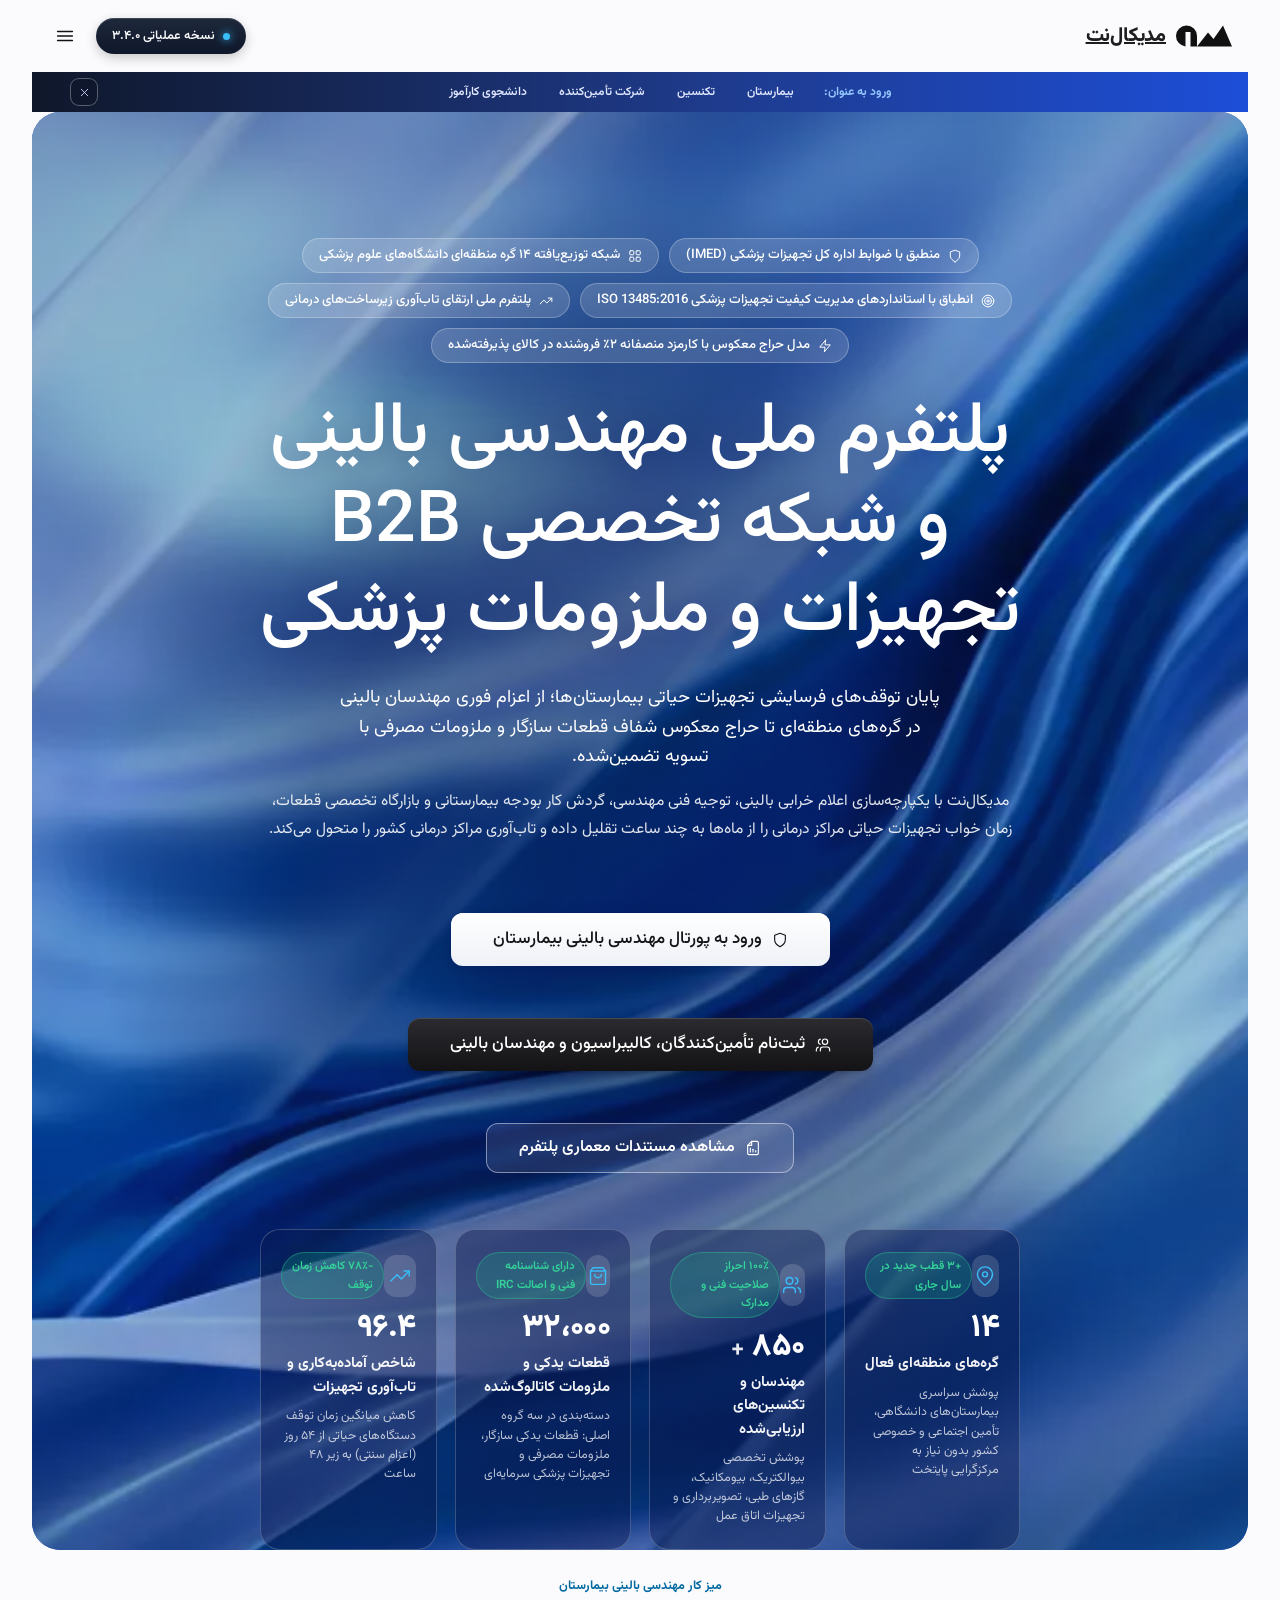
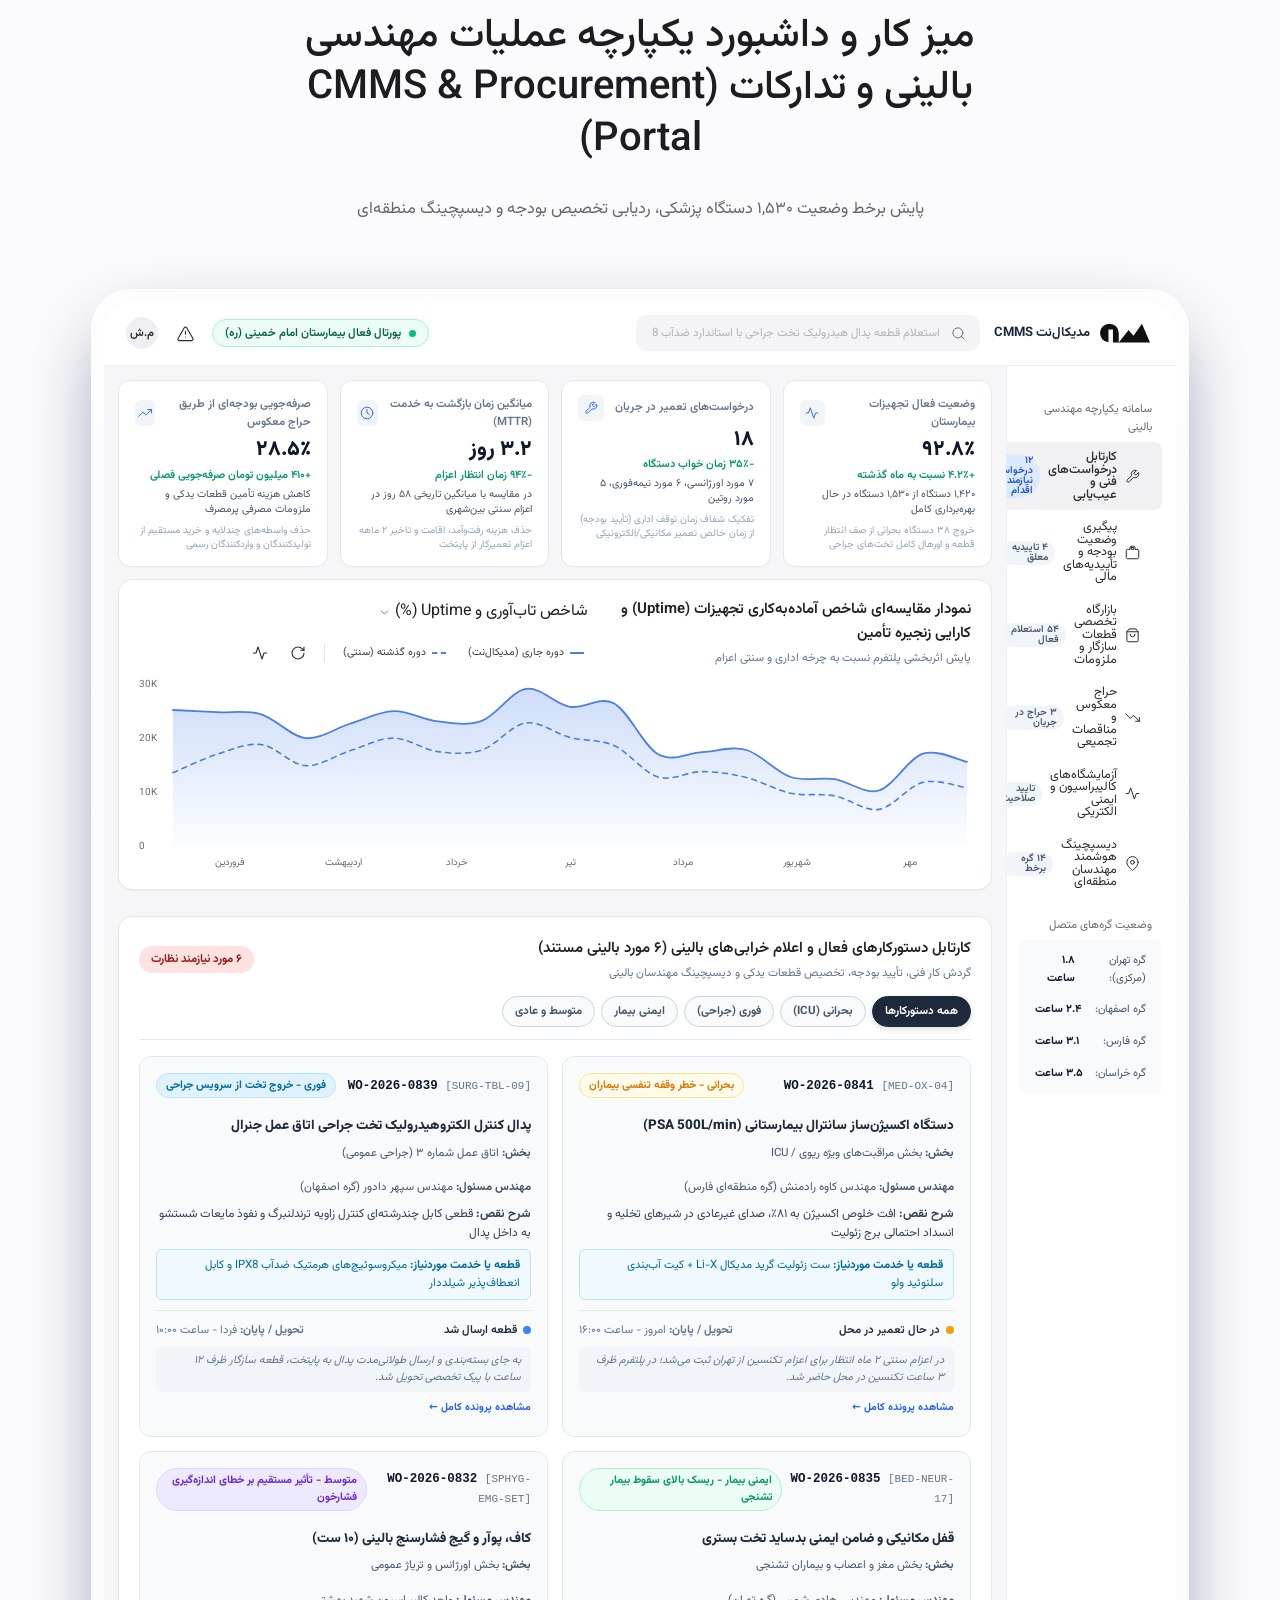
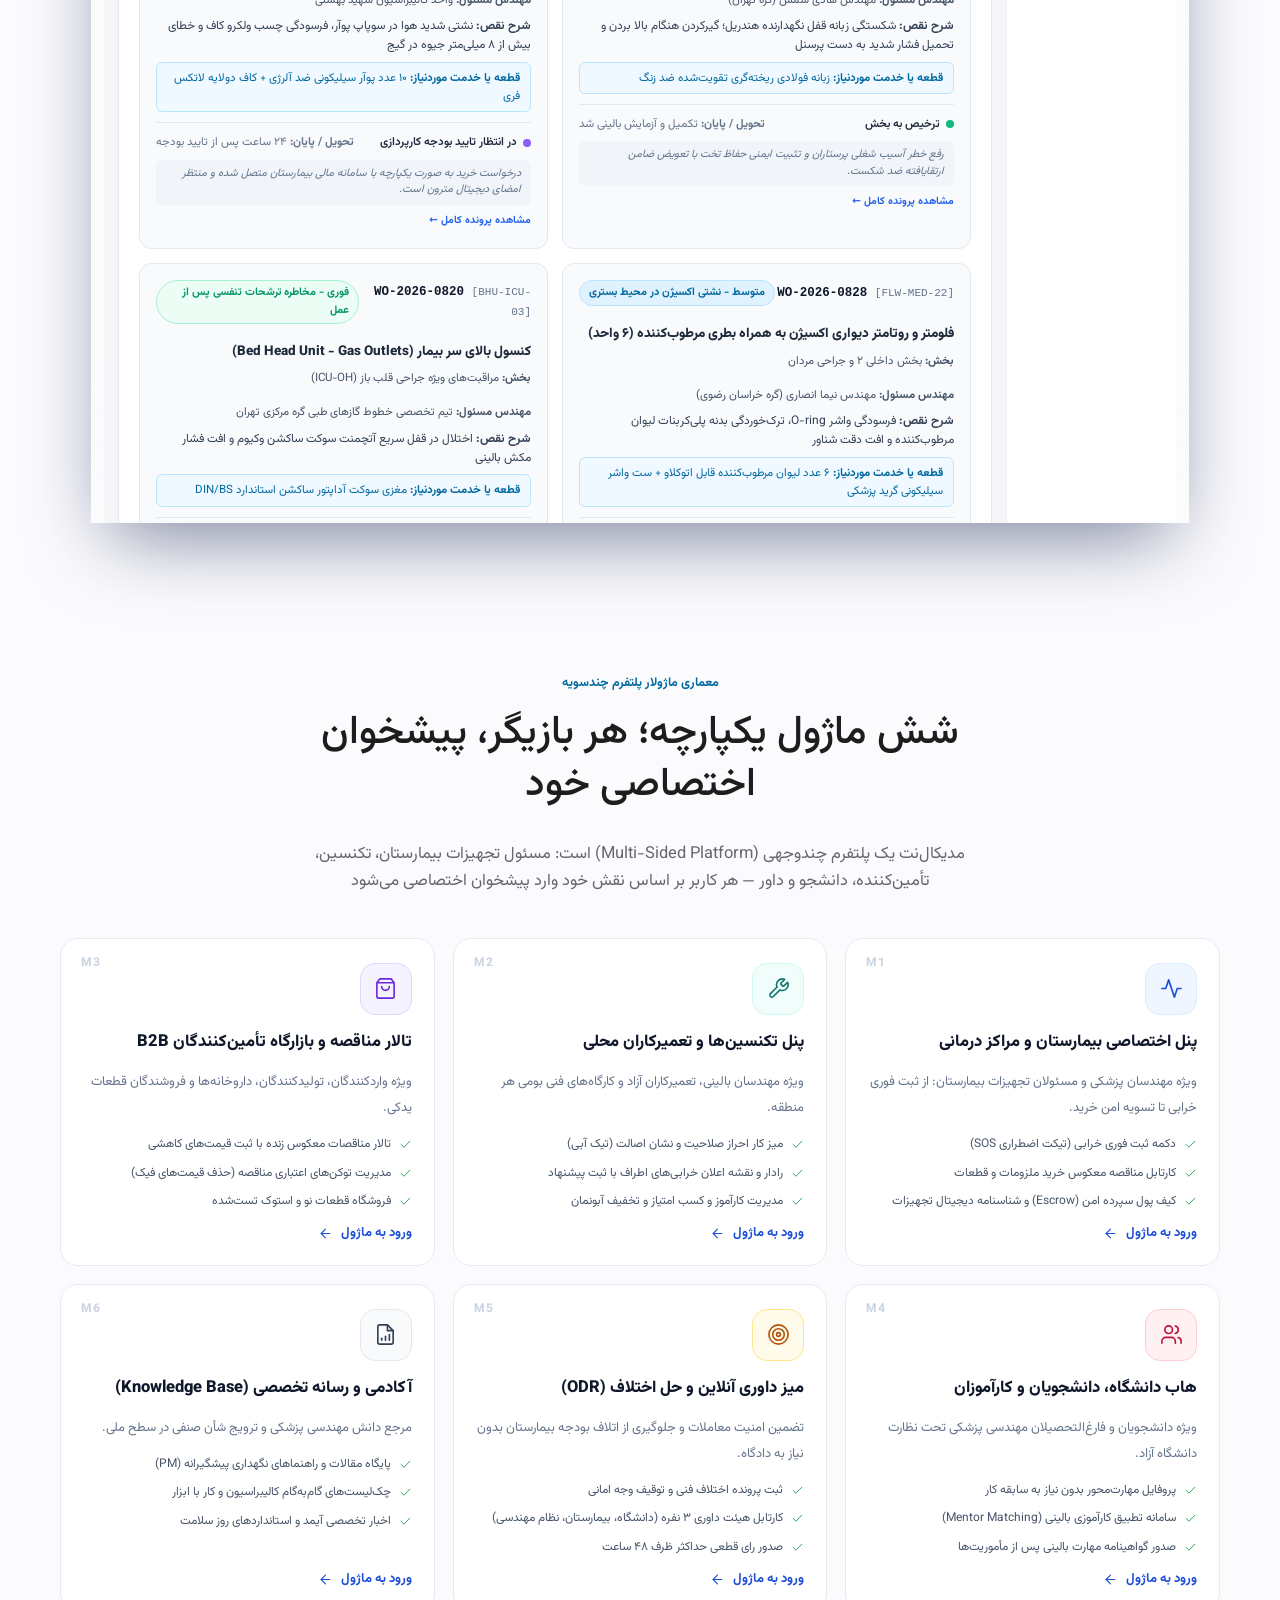
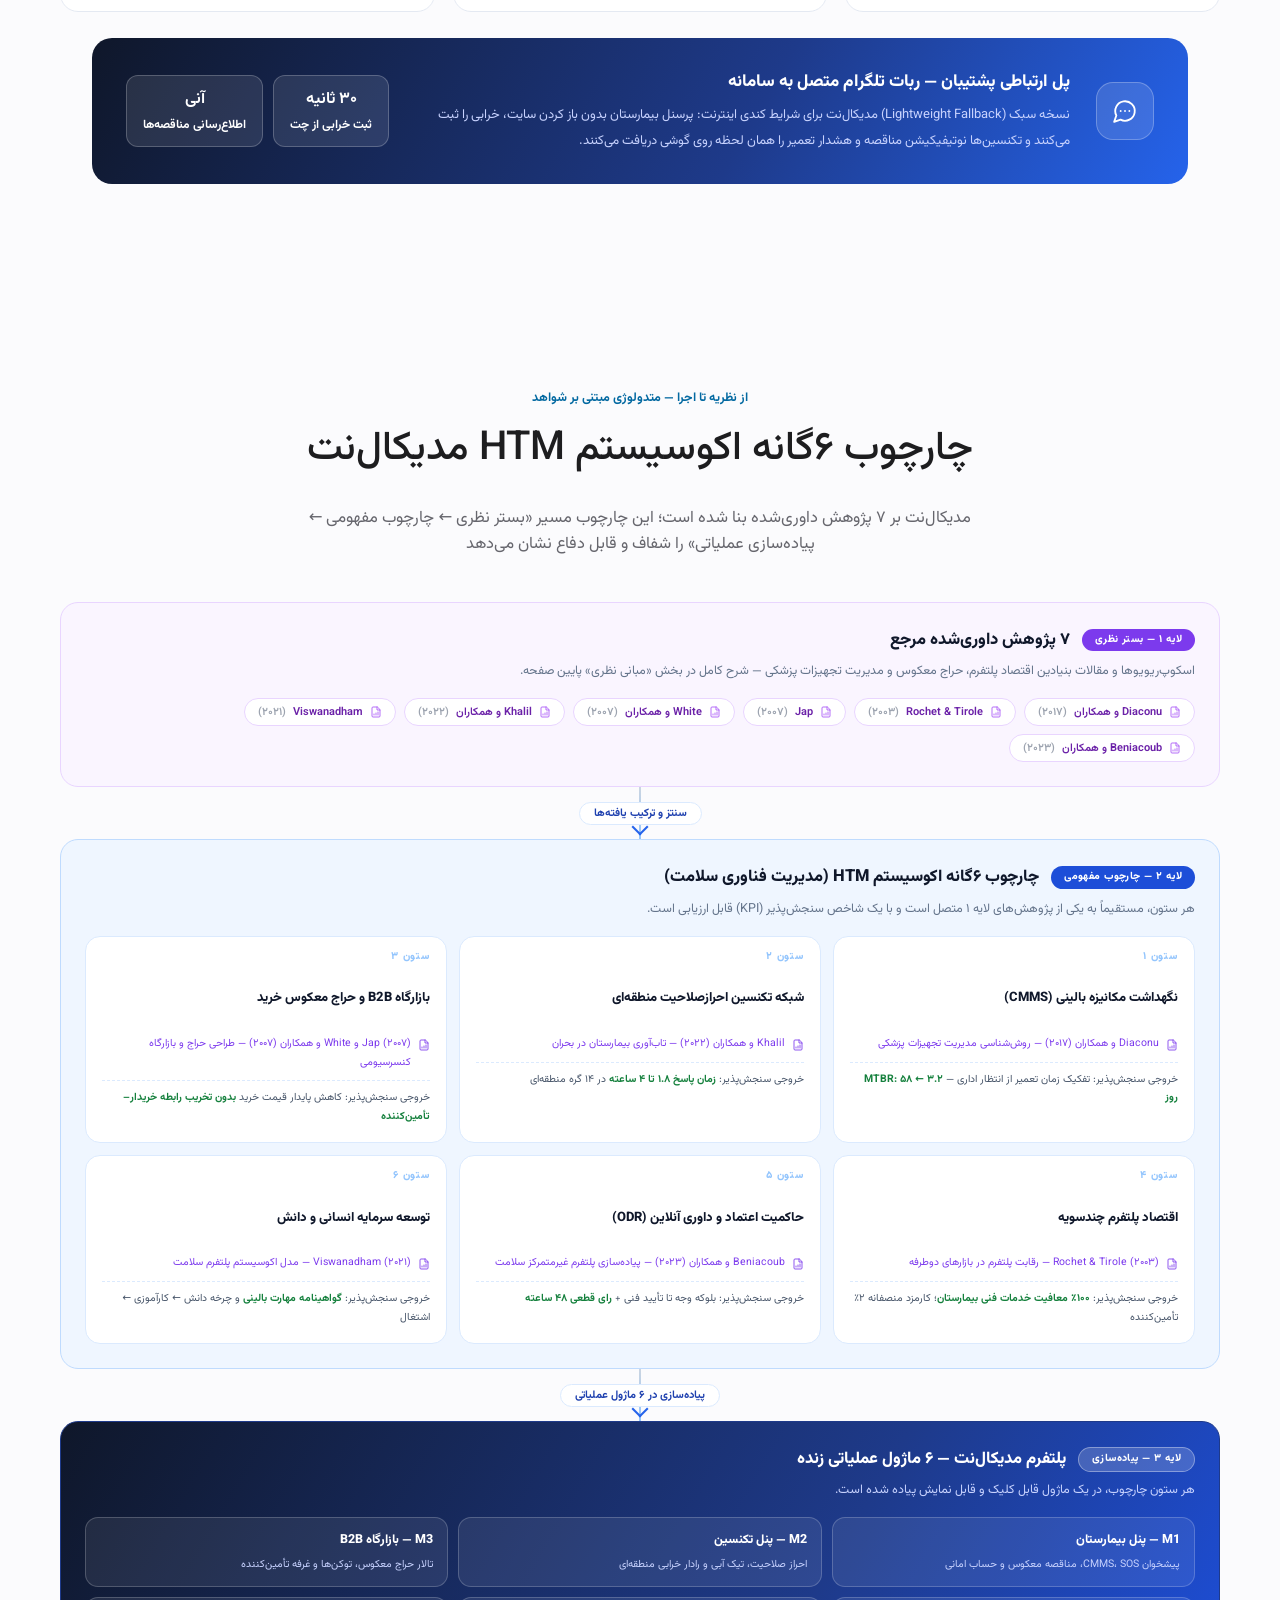
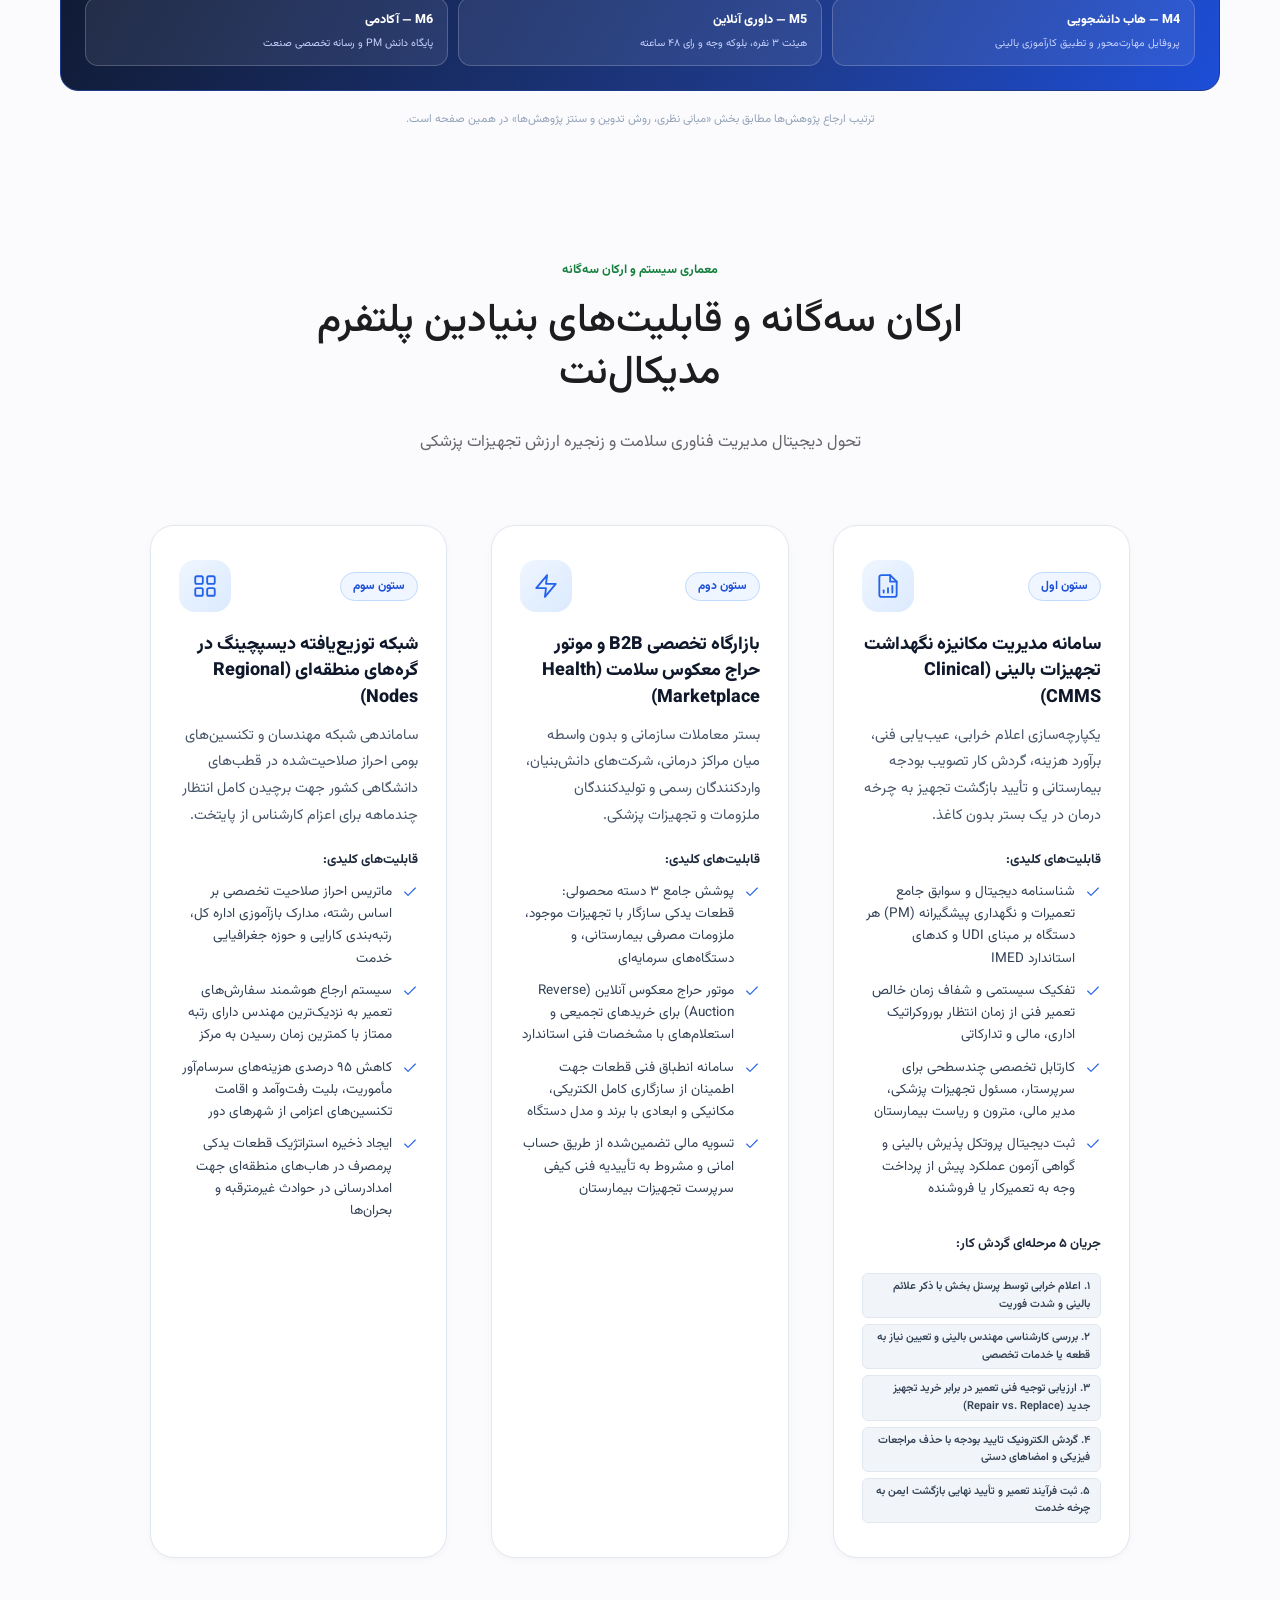
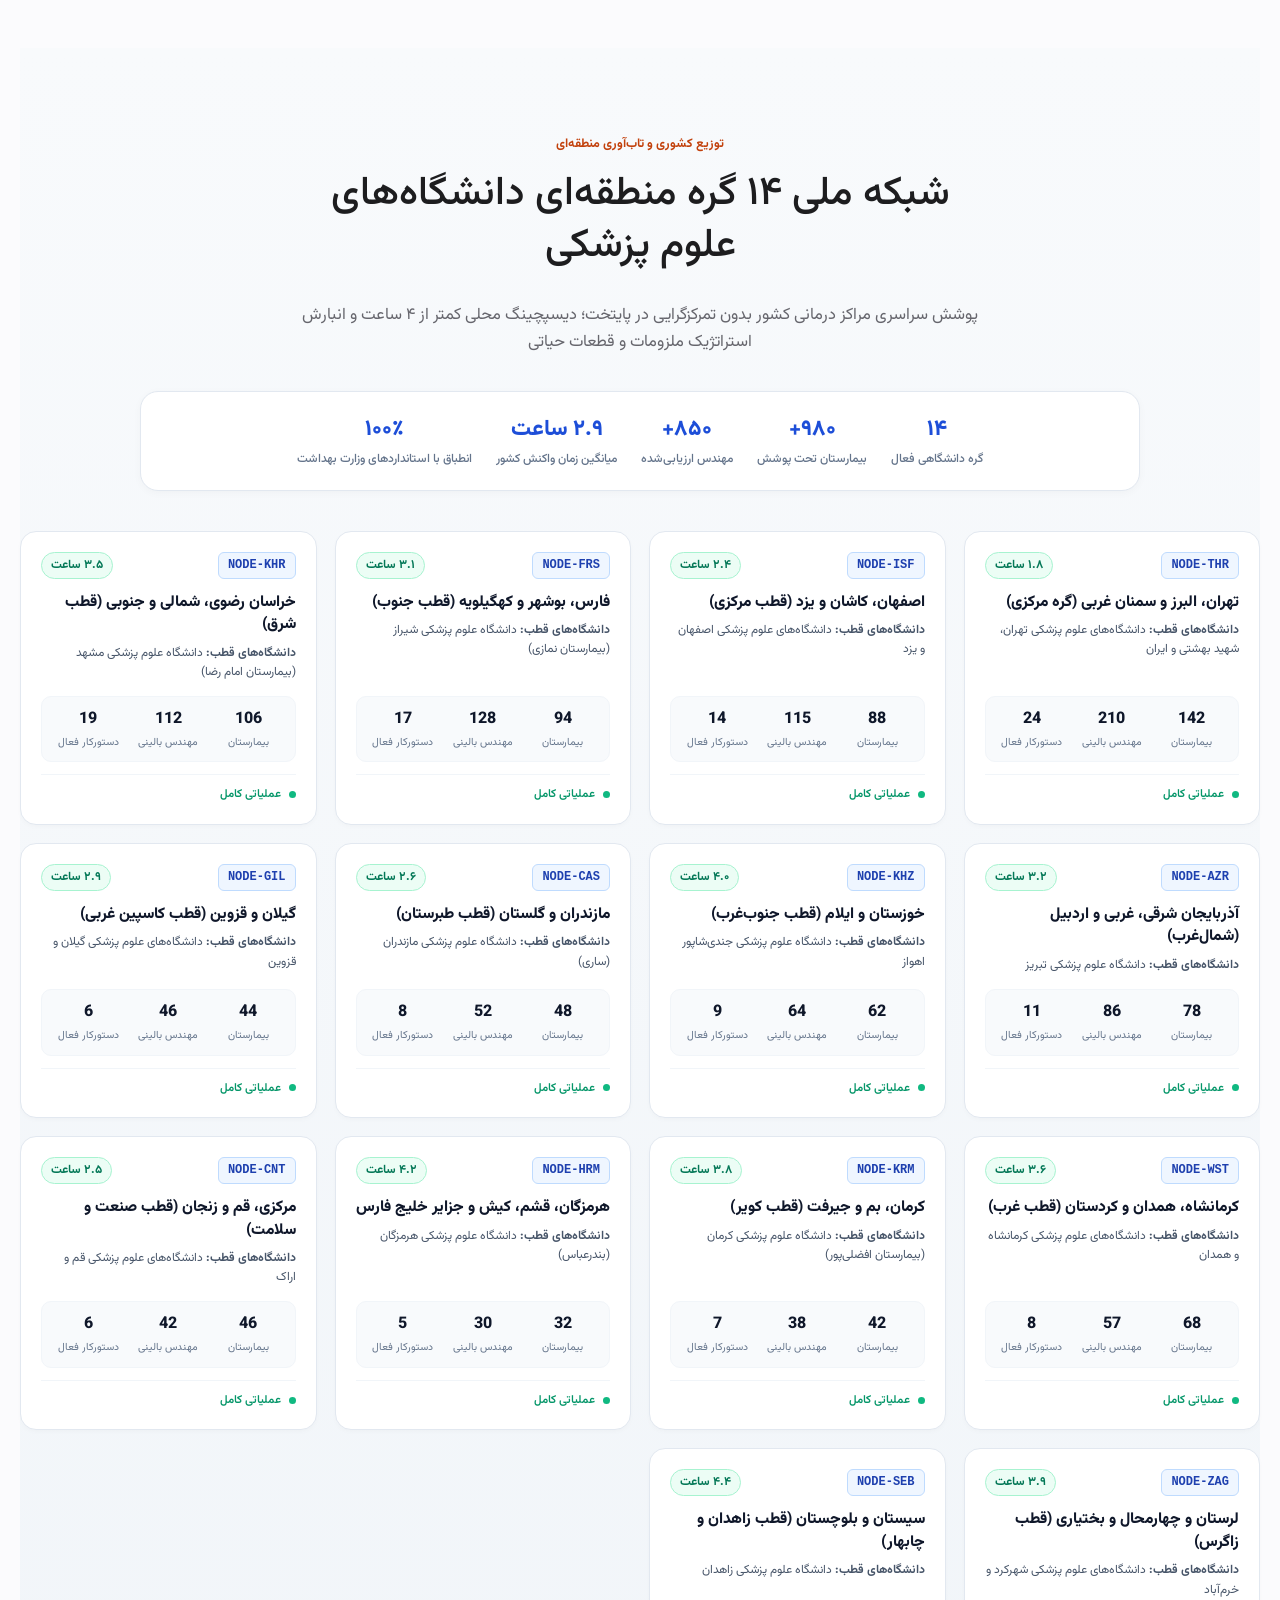
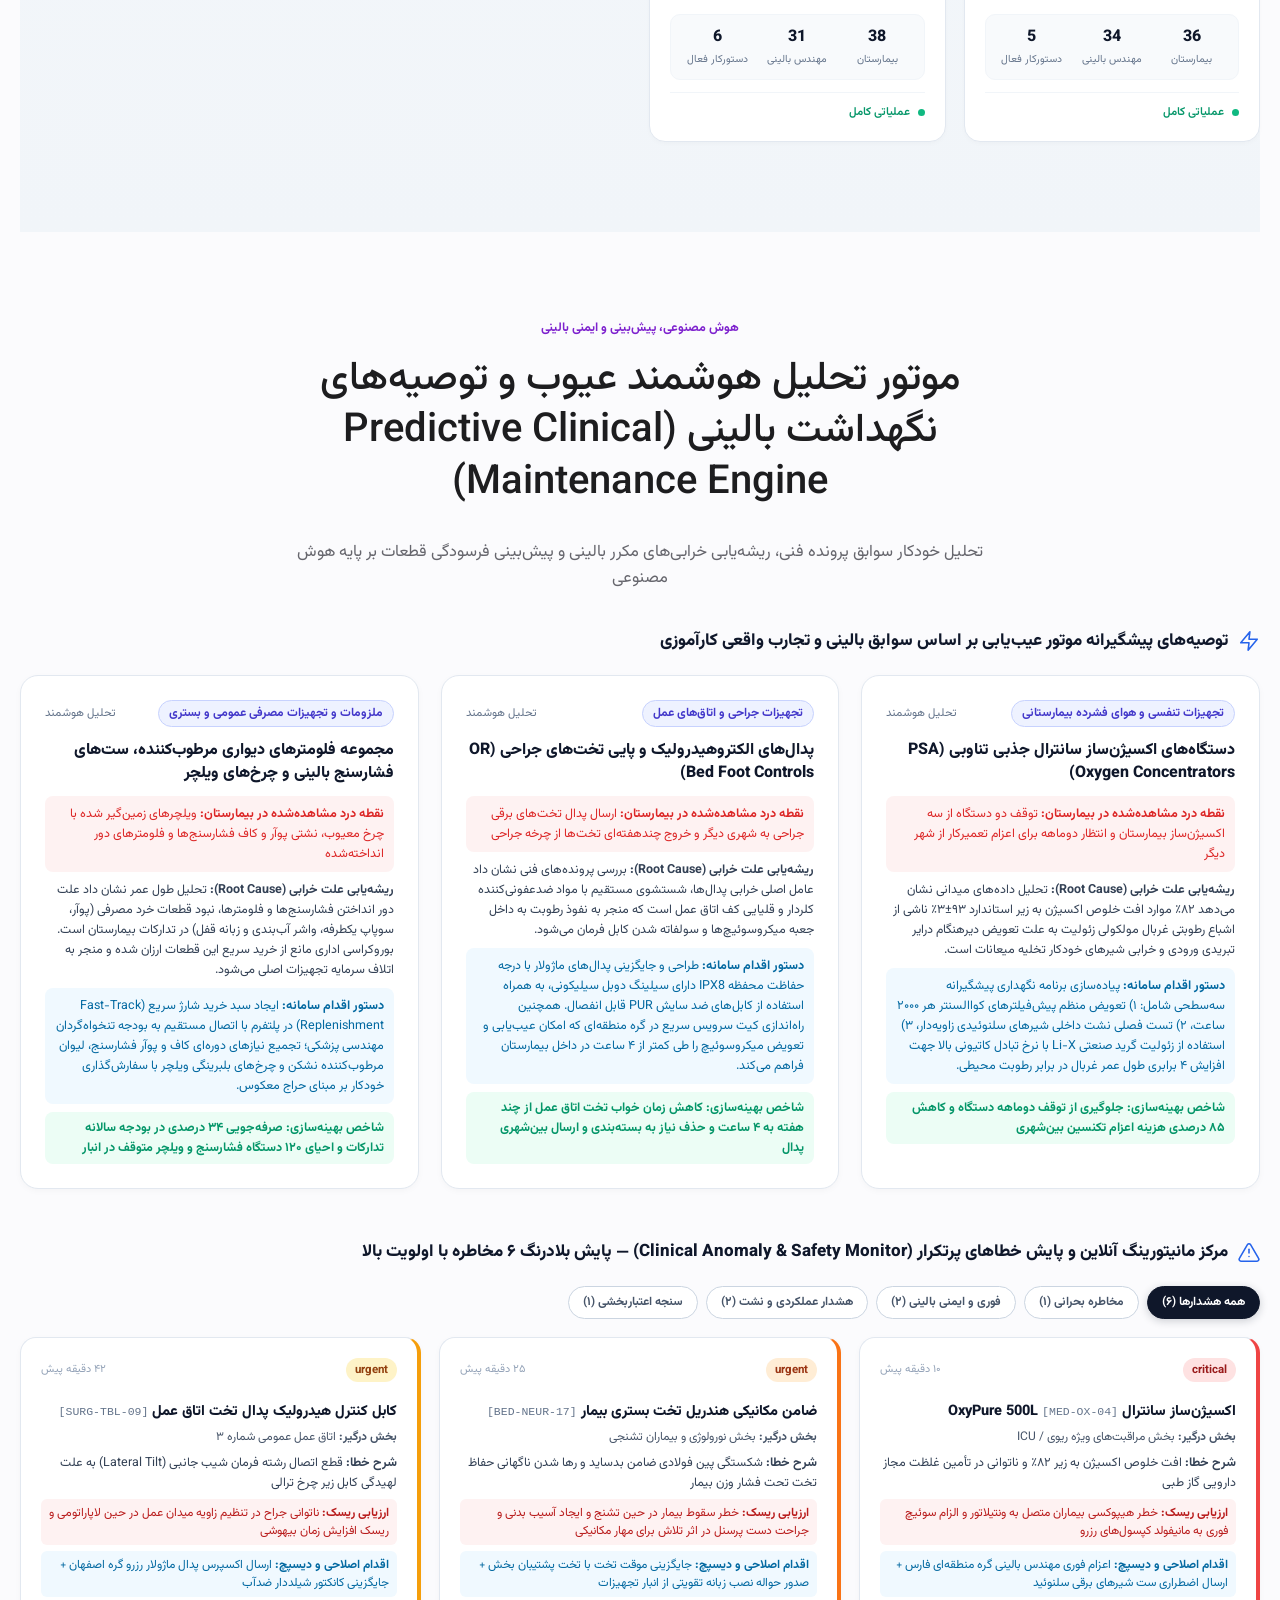
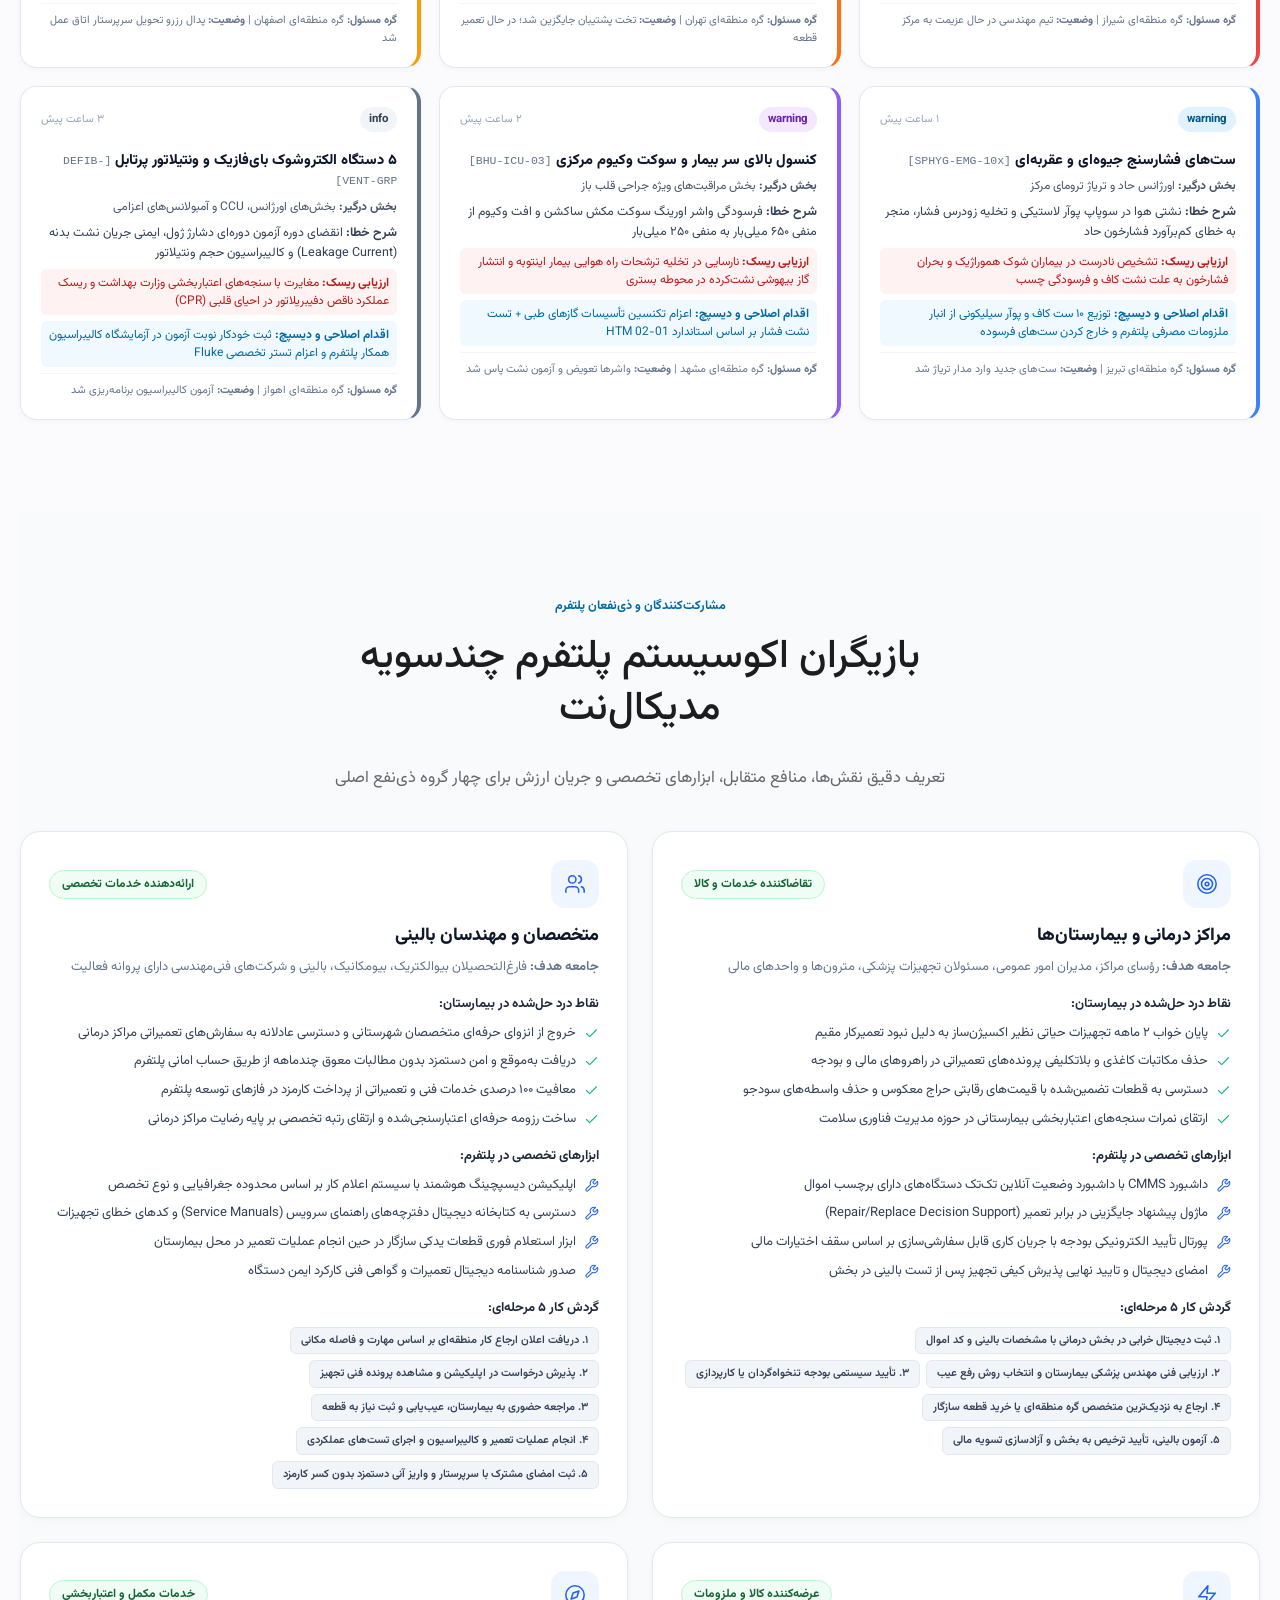
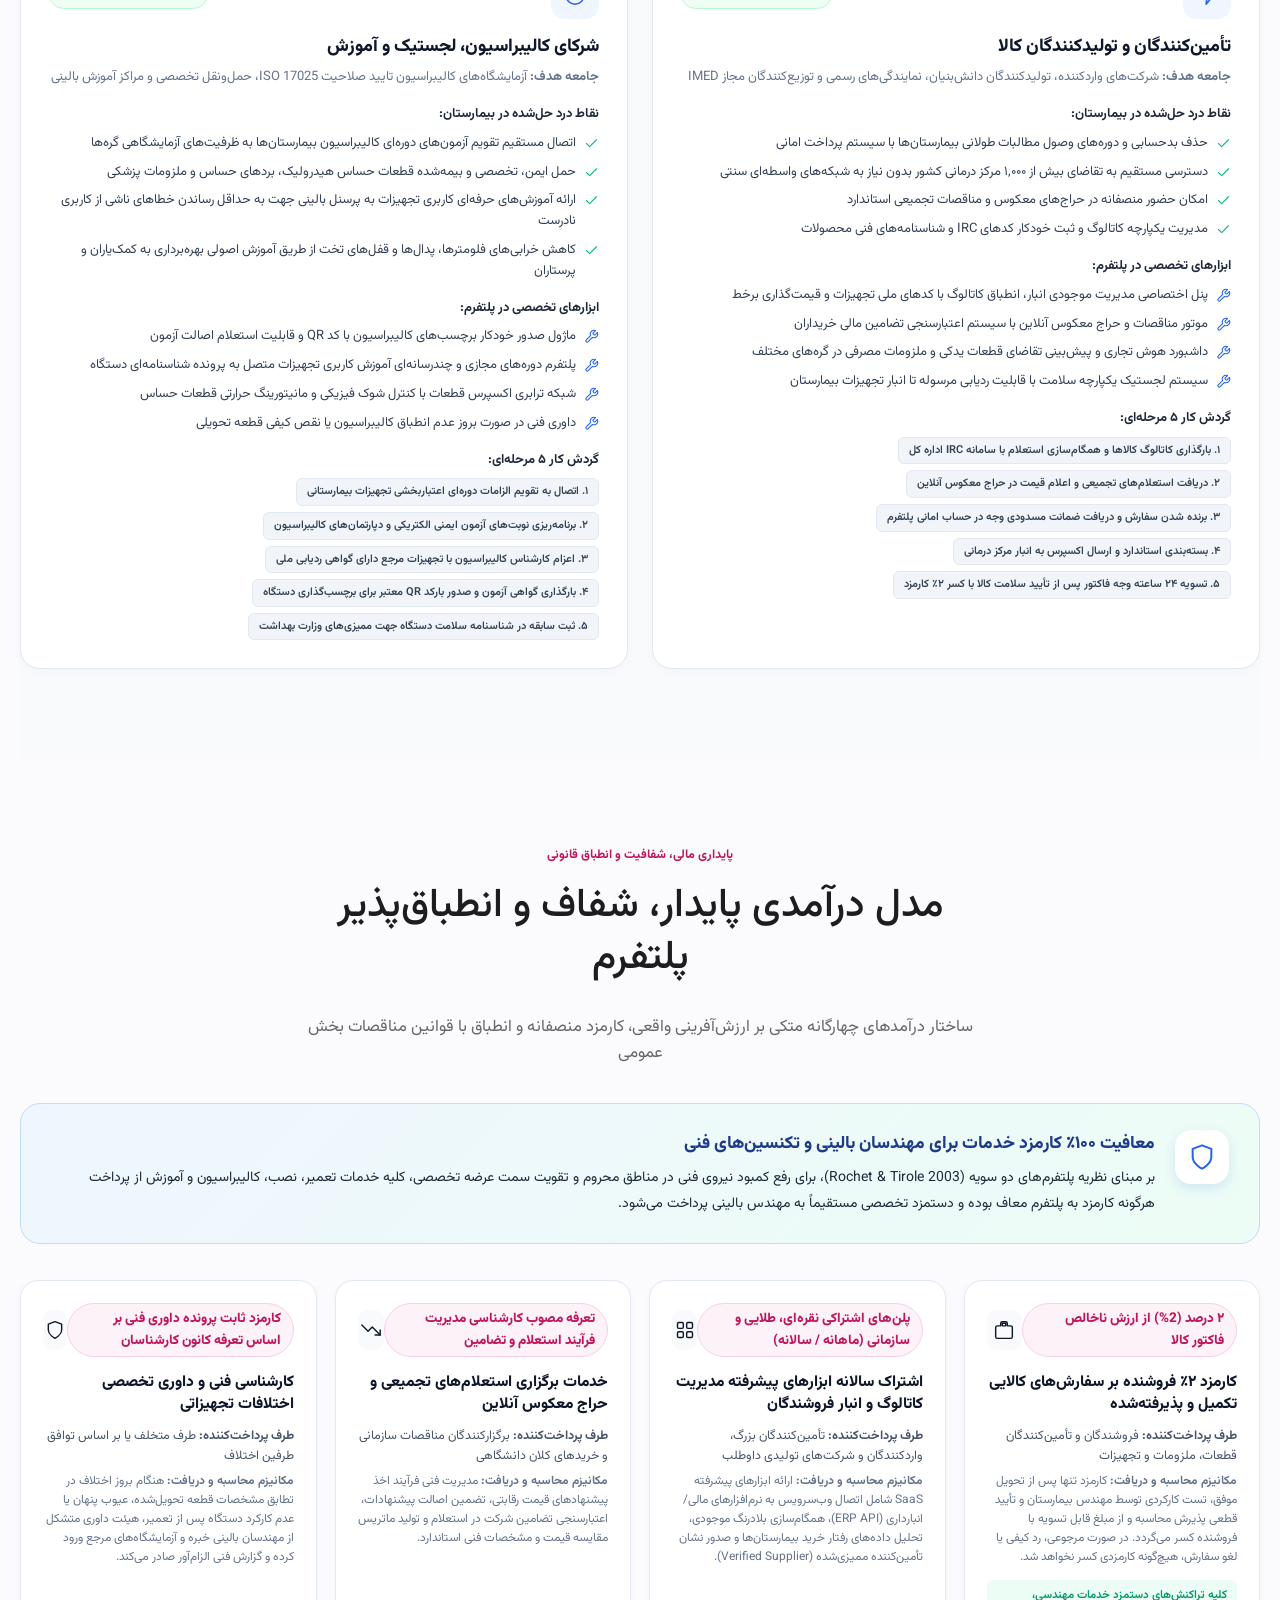
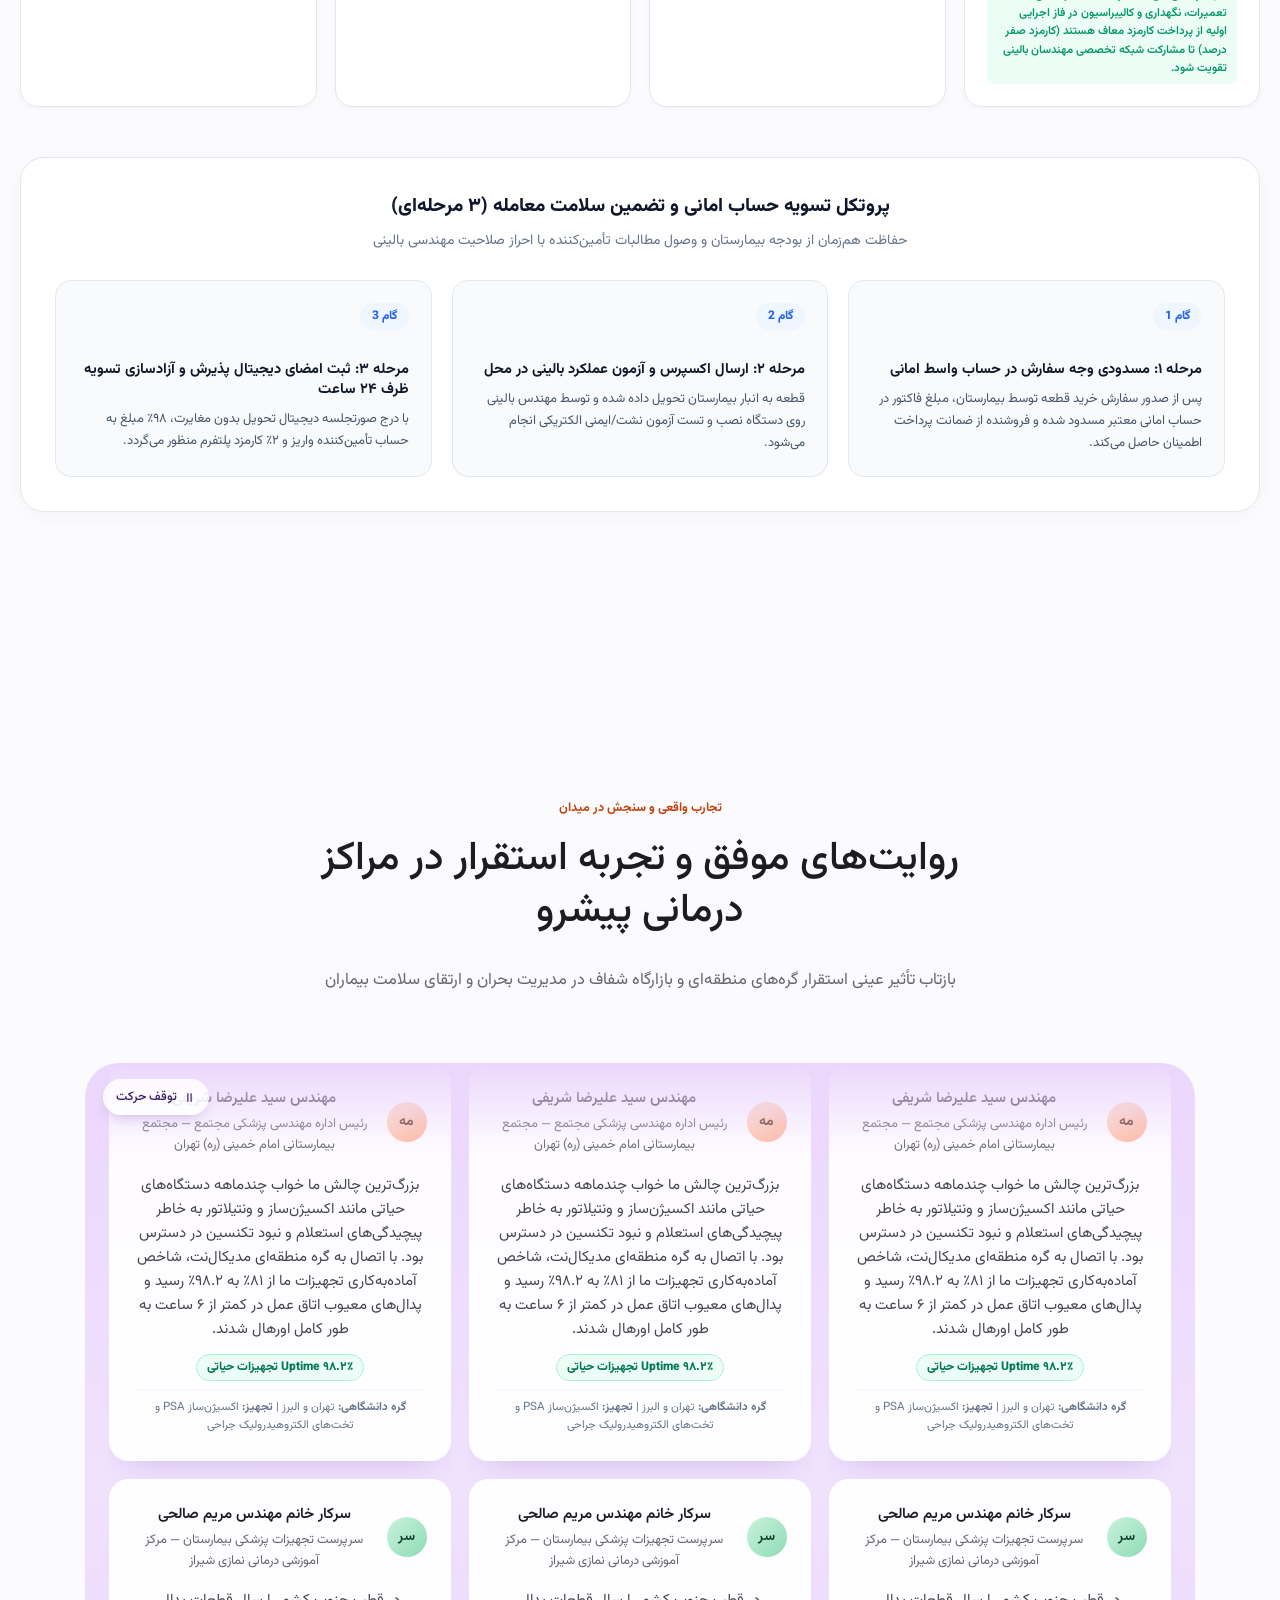
==== commit a1533144: "feat: نوار نقش‌ها رول‌شونده و انتقال به پایین هدر + ساده‌سازی لینک بیمارستان - نوار «ورود به عنوان» " ====
--- a/index.html
+++ b/index.html
@@ -32,6 +32,7 @@
   <link rel="stylesheet" href="assets/css/medicalnet-components.css">
   <link rel="stylesheet" href="assets/css/rtl-override.css">
   <link rel="stylesheet" href="assets/css/module-pages.css">
+  <script src="assets/js/rolebar-state.js"></script>
   <script src="assets/js/main.js" defer></script>
 </head>
 <body id="top">
@@ -84,17 +85,6 @@
 
   <!-- ============ Header & Navigation ============ -->
   <header class="site-header" id="site-header">
-    <div class="role-bar">
-      <div class="role-bar__inner">
-        <span class="role-bar__label">ورود به عنوان:</span>
-        <nav class="role-switch" aria-label="انتخاب نقش کاربری و ورود به پیشخوان متناظر">
-          <a class="role-switch__btn" href="hospital.html#dashboard-demo">بیمارستان</a>
-          <a class="role-switch__btn" href="technicians.html">تکنسین</a>
-          <a class="role-switch__btn" href="marketplace.html">شرکت تأمین‌کننده</a>
-          <a class="role-switch__btn" href="students.html">دانشجوی کارآموز</a>
-        </nav>
-      </div>
-    </div>
     <div class="site-header__inner">
       <a class="brand" href="#top" aria-label="مدیکال‌نت — صفحه اصلی پلتفرم ملی مهندسی بالینی">
         <svg class="brand__mark" viewBox="0 0 112 48" aria-hidden="true"><use href="#logo-mark"/></svg>
@@ -124,6 +114,24 @@
         </button>
       </div>
     </div>
+    <div class="role-bar" id="role-bar">
+      <div class="role-bar__inner">
+        <span class="role-bar__label">ورود به عنوان:</span>
+        <nav class="role-switch" aria-label="انتخاب نقش کاربری و ورود به پیشخوان متناظر">
+          <a class="role-switch__btn" href="hospital.html">بیمارستان</a>
+          <a class="role-switch__btn" href="technicians.html">تکنسین</a>
+          <a class="role-switch__btn" href="marketplace.html">شرکت تأمین‌کننده</a>
+          <a class="role-switch__btn" href="students.html">دانشجوی کارآموز</a>
+        </nav>
+      </div>
+      <button class="role-bar__toggle" type="button" aria-controls="role-bar" aria-expanded="true" aria-label="بستن نوار انتخاب نقش">
+        <svg class="ic" aria-hidden="true"><use href="#i-close"/></svg>
+      </button>
+    </div>
+    <button class="role-bar__reopen" type="button" aria-controls="role-bar" aria-expanded="false" aria-label="باز کردن نوار انتخاب نقش">
+      ورود به عنوان
+      <svg class="ic" aria-hidden="true"><use href="#i-chevron-down"/></svg>
+    </button>
     <div class="mobile-menu" id="mobile-menu" hidden>
       <a href="#hero">خانه</a>
       <a href="hospital.html">پنل بیمارستان و مراکز درمانی</a>
--- a/assets/css/style.css
+++ b/assets/css/style.css
@@ -62,7 +62,8 @@
 .skip-link:focus { top: 12px; }
 
 :root { --rolebar-h: 40px; }
-.page { padding-top: calc(var(--header-h) + var(--rolebar-h)); overflow-x: clip; }
+.page { padding-top: calc(var(--header-h) + var(--rolebar-h)); overflow-x: clip; transition: padding-top .35s ease; }
+@media (prefers-reduced-motion: reduce) { .page { transition: none; } }
 
 /* ---------- Buttons ---------- */
 .btn {
--- a/assets/css/module-pages.css
+++ b/assets/css/module-pages.css
@@ -443,18 +443,46 @@
 }
 
 /* =========================================================
-   Role Switcher bar (top of every page — platform identity)
+   Role Switcher bar (bottom of the fixed header, collapsible/rollable)
    ========================================================= */
 :root { --rolebar-h: 40px; }
+html.rolebar-closed { --rolebar-h: 0px; }
 .role-bar {
-  pointer-events: auto; height: var(--rolebar-h);
+  pointer-events: auto; position: relative; z-index: 1;
+  height: var(--rolebar-h); overflow: hidden;
   background: linear-gradient(90deg, #0f172a 0%, #1e3a8a 55%, #1d4ed8 100%);
   color: #dbeafe; display: flex; align-items: center;
+  transition: height .35s ease;
 }
 .role-bar__inner {
-  width: 100%; max-width: 1400px; margin: 0 auto; padding: 0 var(--gutter);
+  width: 100%; max-width: 1400px; margin: 0 auto;
+  padding-inline: var(--gutter) calc(var(--gutter) + 46px);
   display: flex; align-items: center; justify-content: center; gap: 16px;
 }
+.role-bar__toggle {
+  position: absolute; inset-inline-end: calc(var(--gutter) + 6px); top: 50%;
+  transform: translateY(-50%); z-index: 2; width: 28px; height: 28px;
+  border-radius: 9px; border: 1px solid rgba(255, 255, 255, .3);
+  background: rgba(15, 23, 42, .55); color: #c7d2fe;
+  display: grid; place-items: center; cursor: pointer;
+  transition: background-color .2s, color .2s;
+}
+.role-bar__toggle:hover { background: rgba(255, 255, 255, .28); color: #fff; }
+.role-bar__toggle .ic { font-size: 13px; }
+.role-bar__reopen {
+  pointer-events: auto; position: absolute; bottom: 0; inset-inline-end: var(--gutter);
+  transform: translateY(100%); z-index: 3;
+  display: none; align-items: center; gap: 8px;
+  background: #0f172a; color: #dbeafe; border: 1px solid #1e3a8a; border-top: none;
+  border-radius: 0 0 12px 12px; padding: 8px 15px; cursor: pointer;
+  font: 700 11.5px/1 var(--font-body);
+  box-shadow: 0 12px 22px -10px rgba(15, 23, 42, .55);
+  transition: background-color .2s, color .2s;
+}
+html.rolebar-closed .role-bar__reopen { display: inline-flex; }
+.role-bar__reopen:hover { background: #1e3a8a; color: #fff; }
+.role-bar__reopen .ic { font-size: 13px; }
+@media (prefers-reduced-motion: reduce) { .role-bar { transition: none; } }
 .role-bar__label { font: 700 12px/1 var(--font-body); color: #93c5fd; white-space: nowrap; }
 .role-switch { display: flex; align-items: center; gap: 4px; }
 .role-switch__btn {
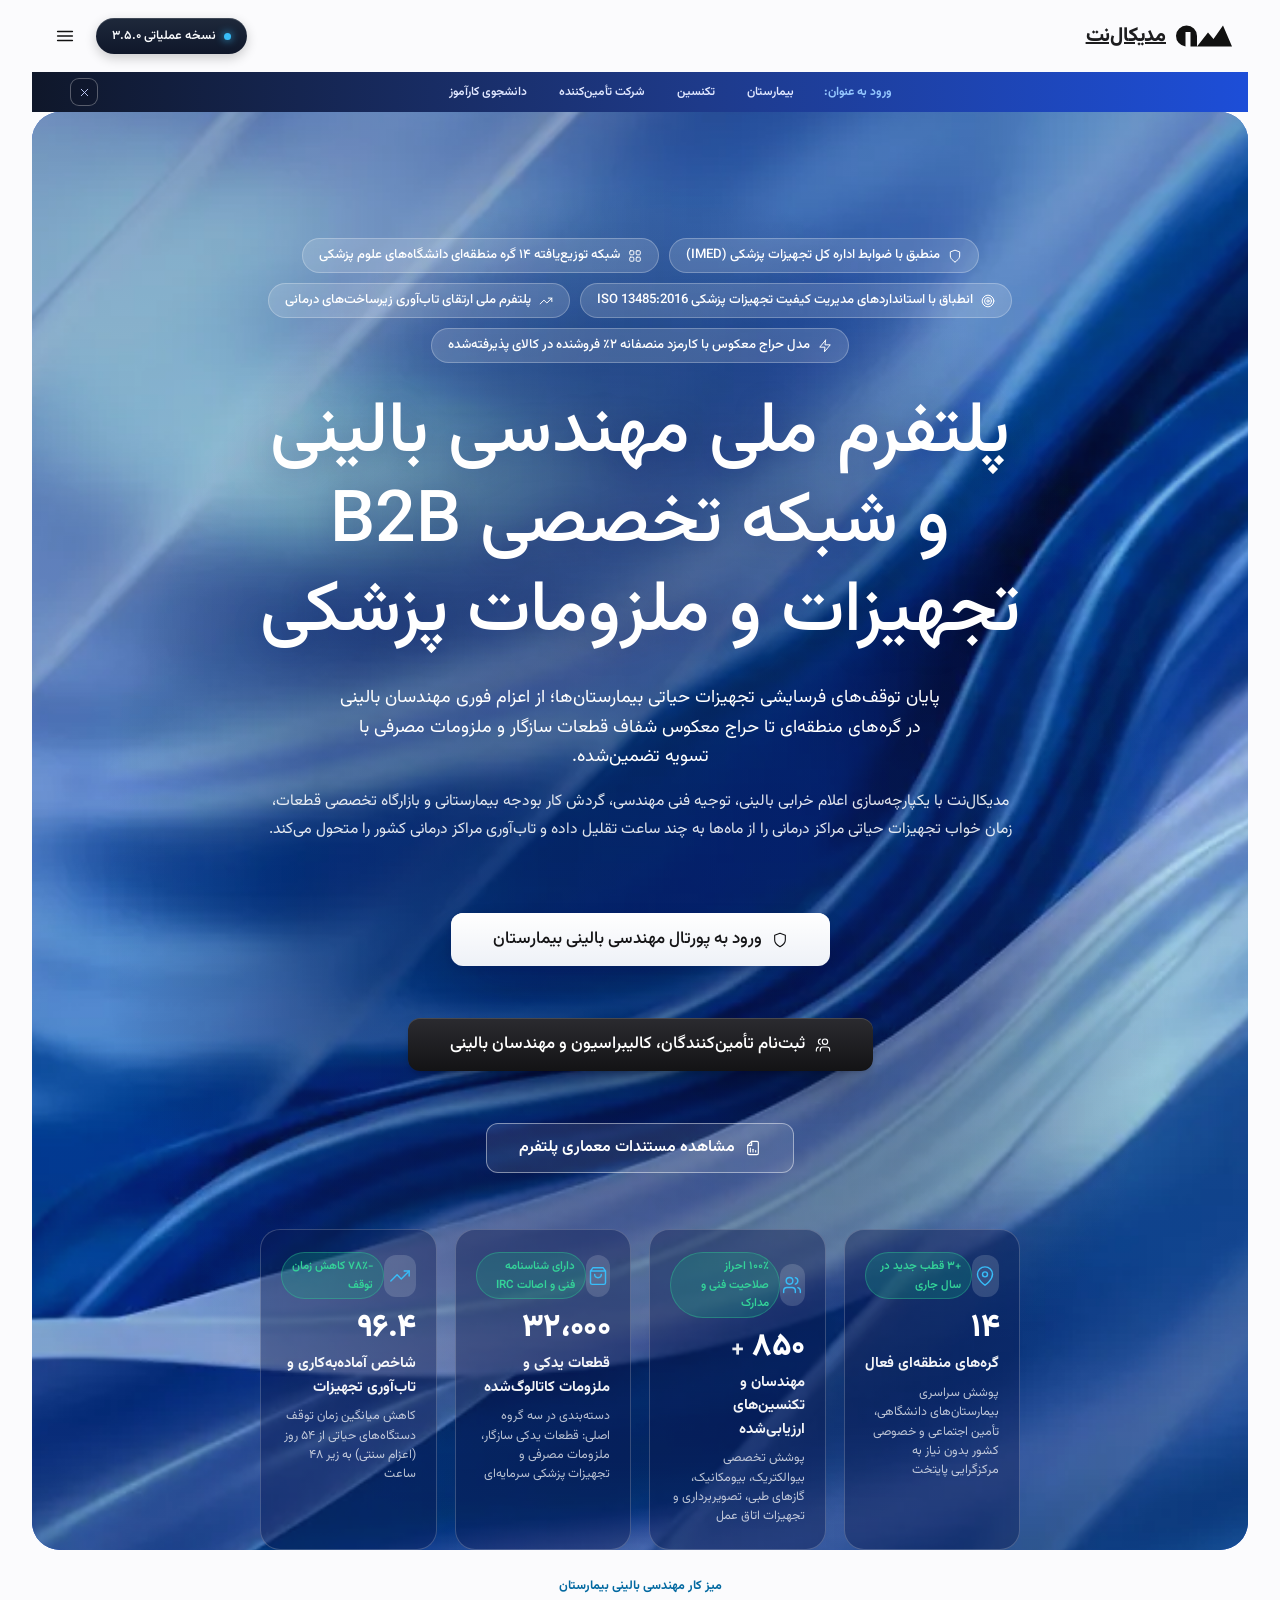
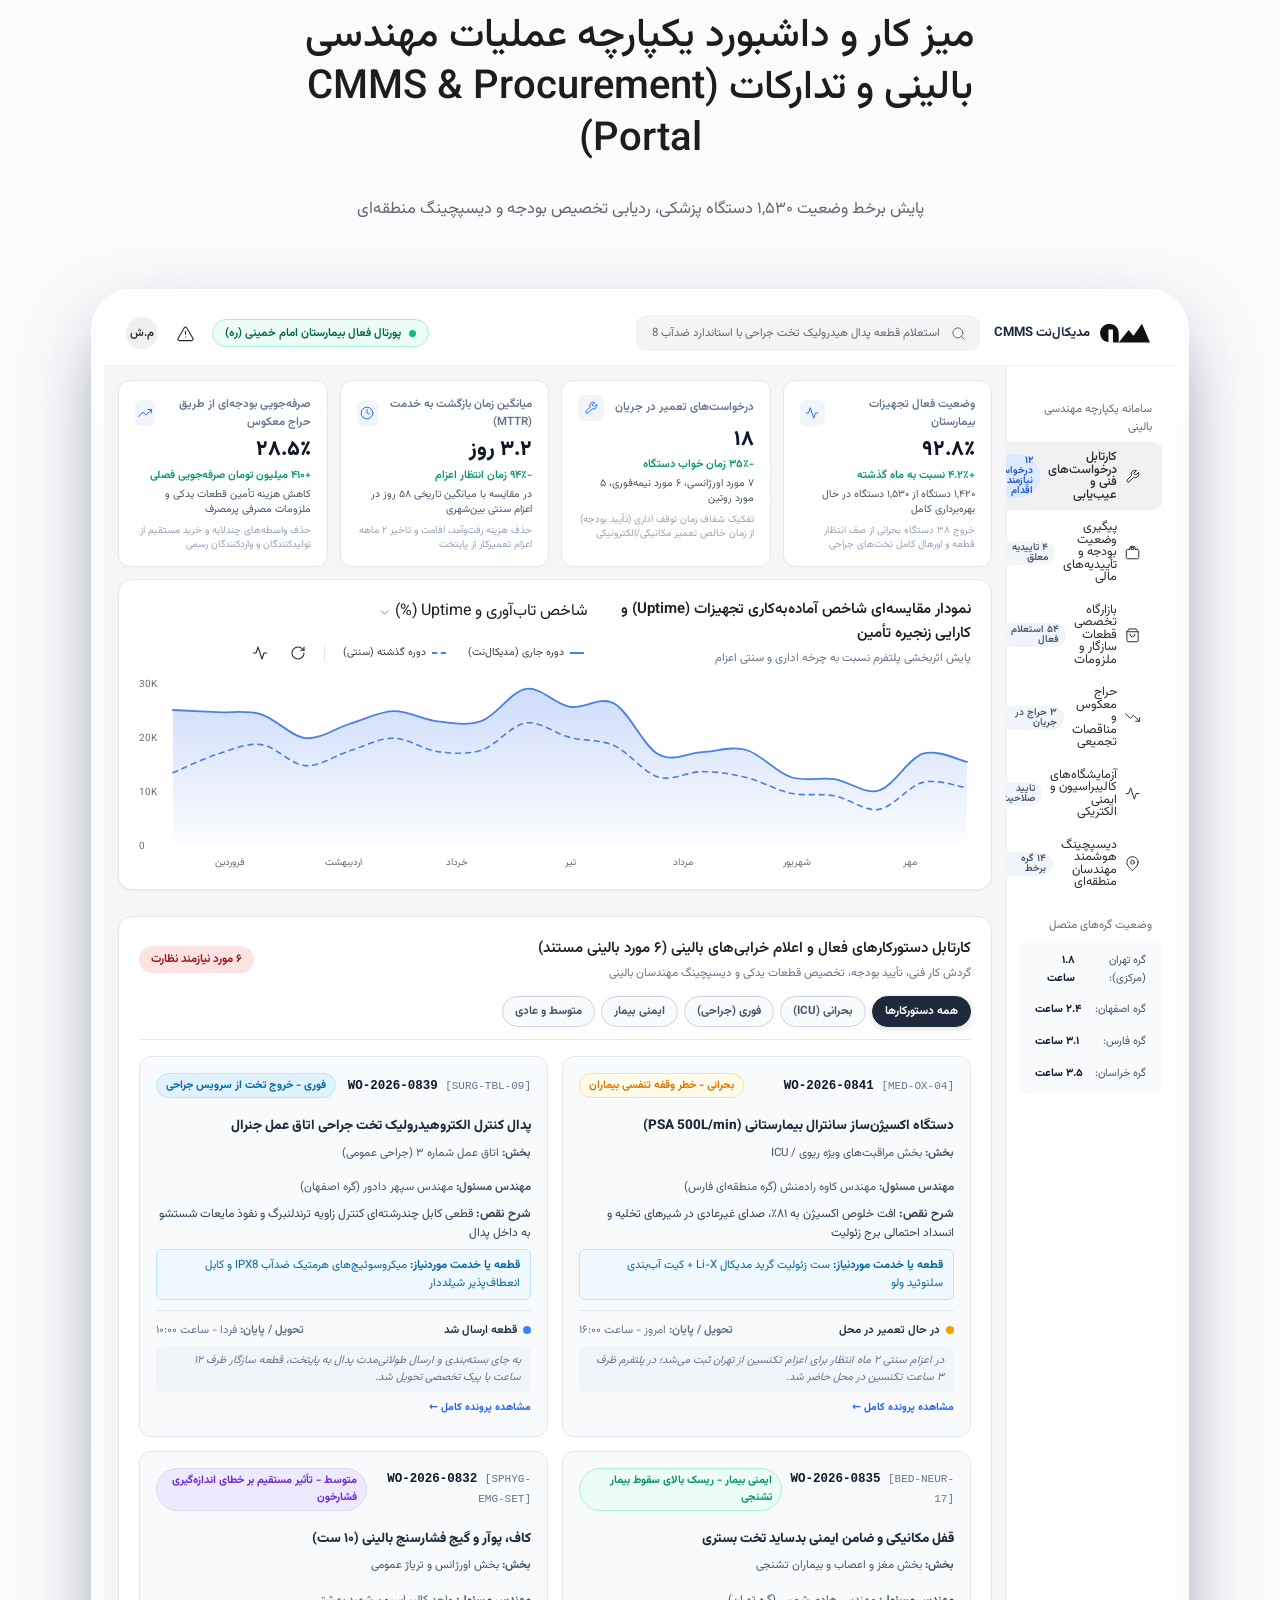
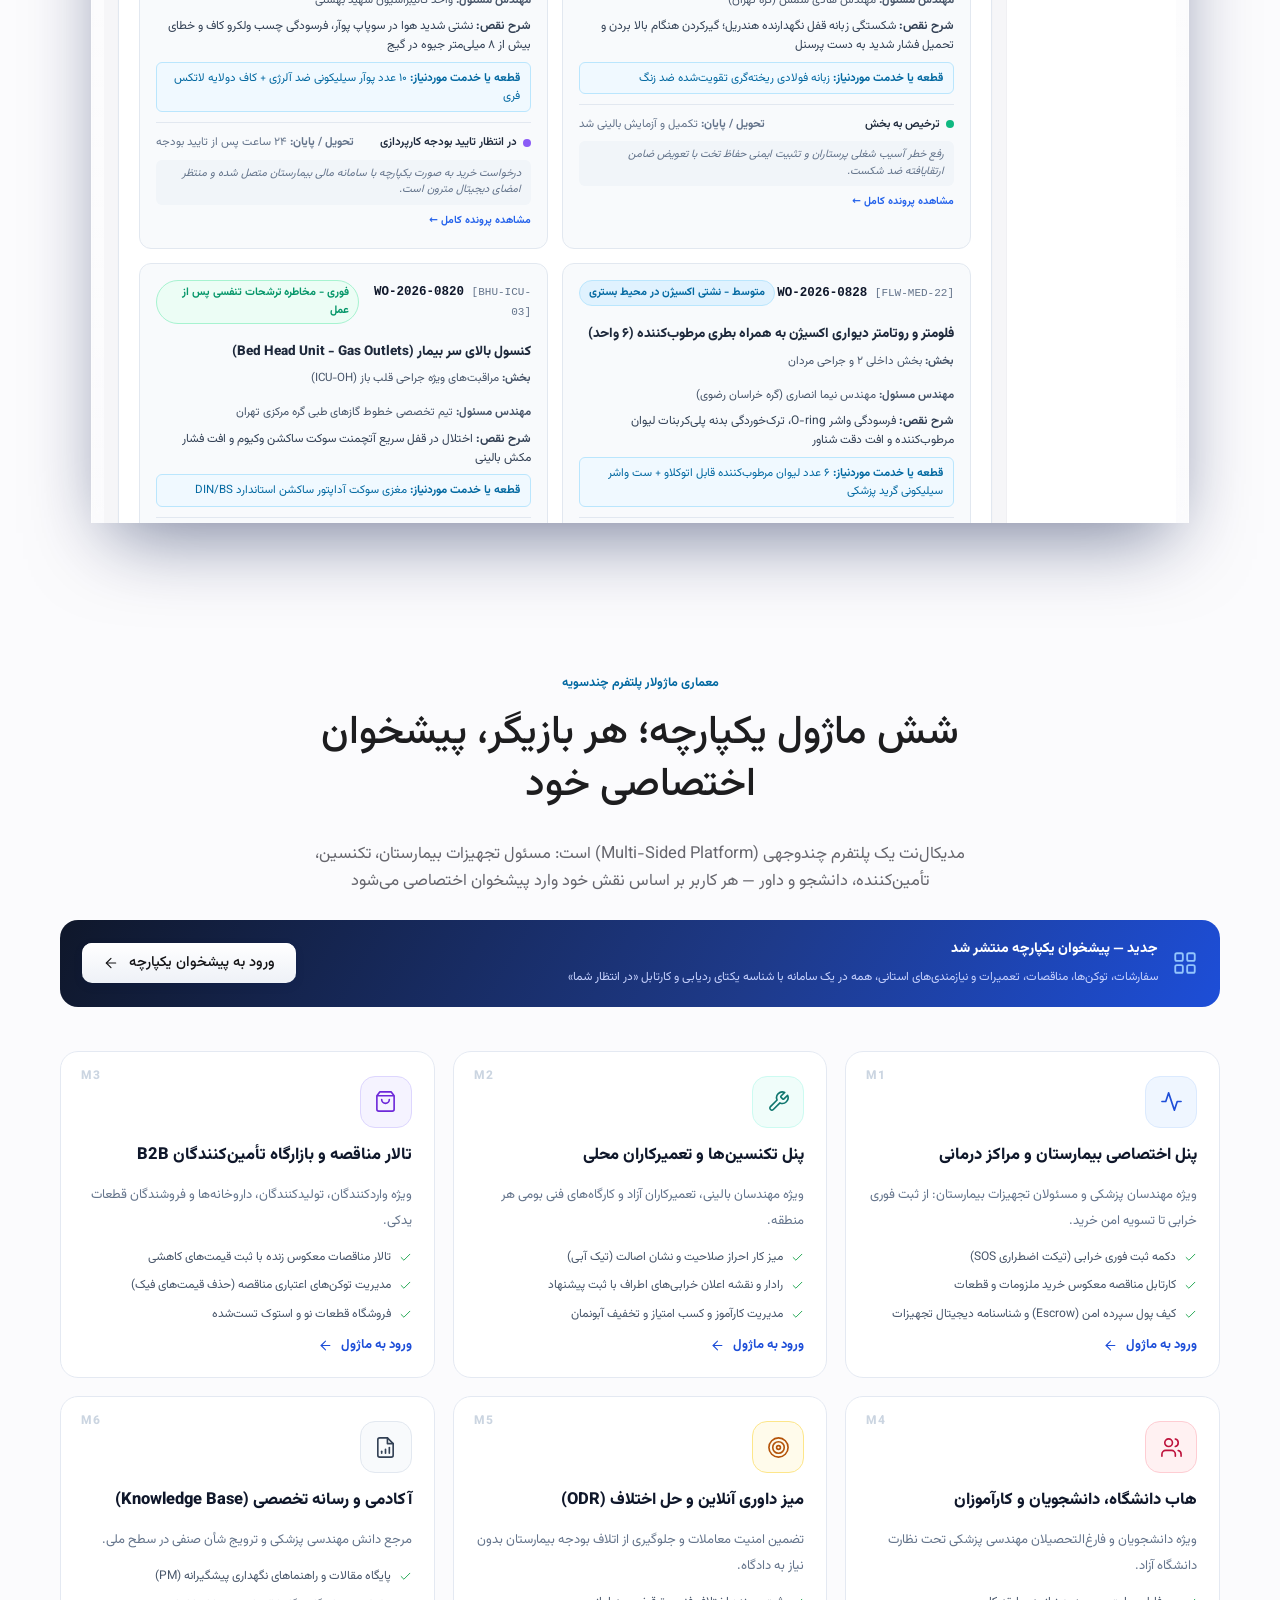
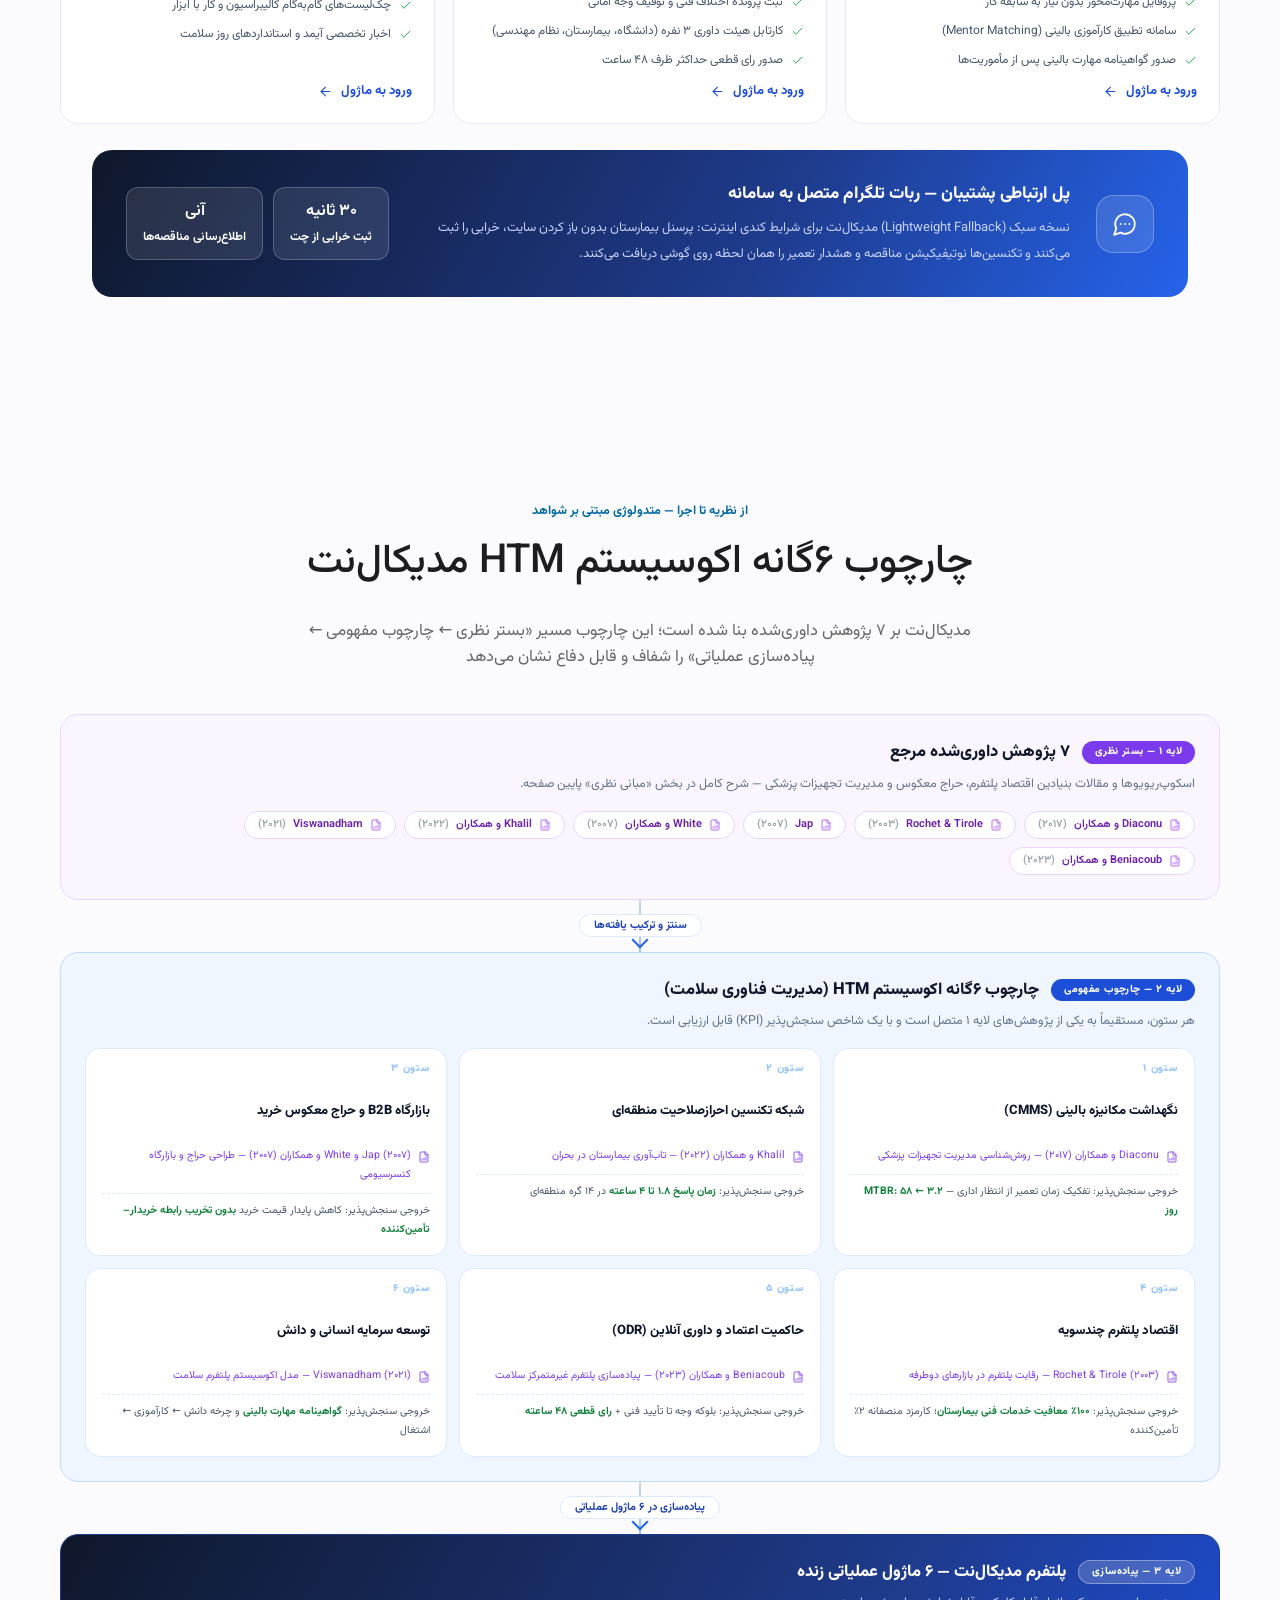
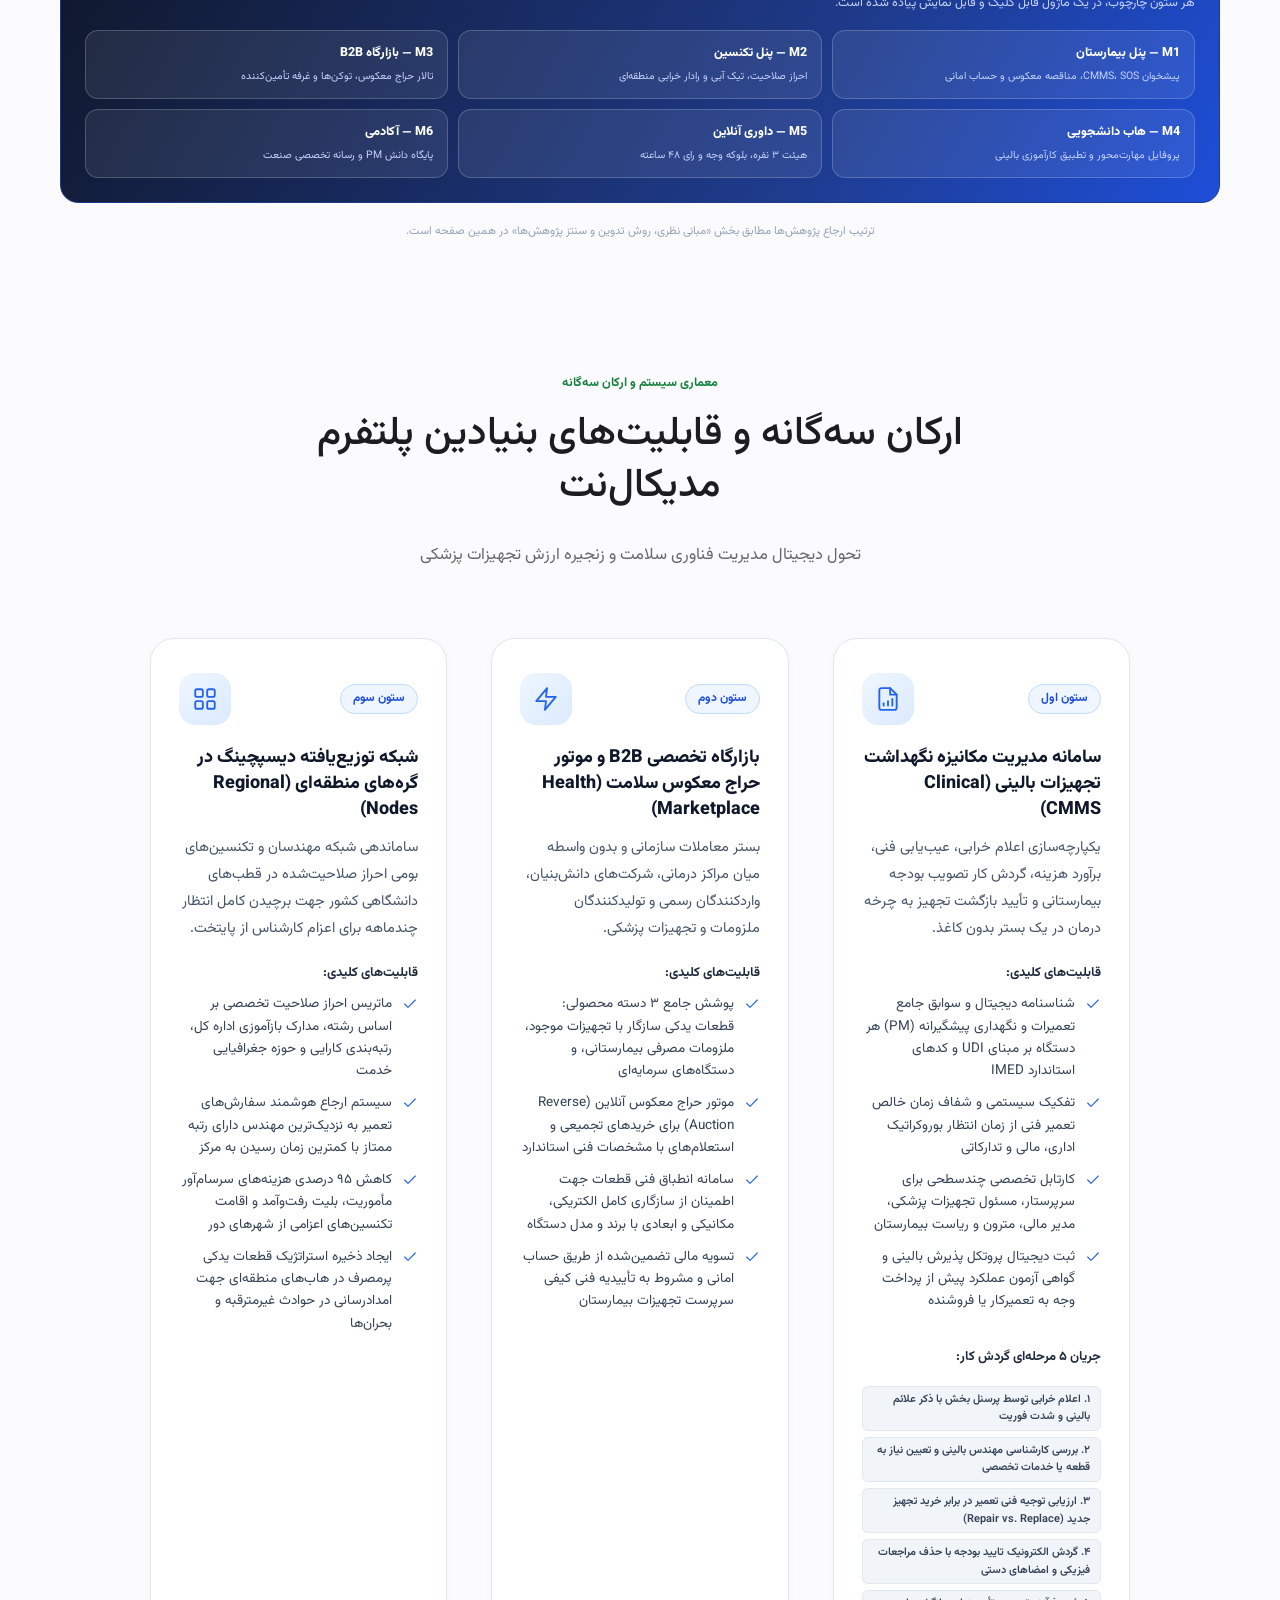
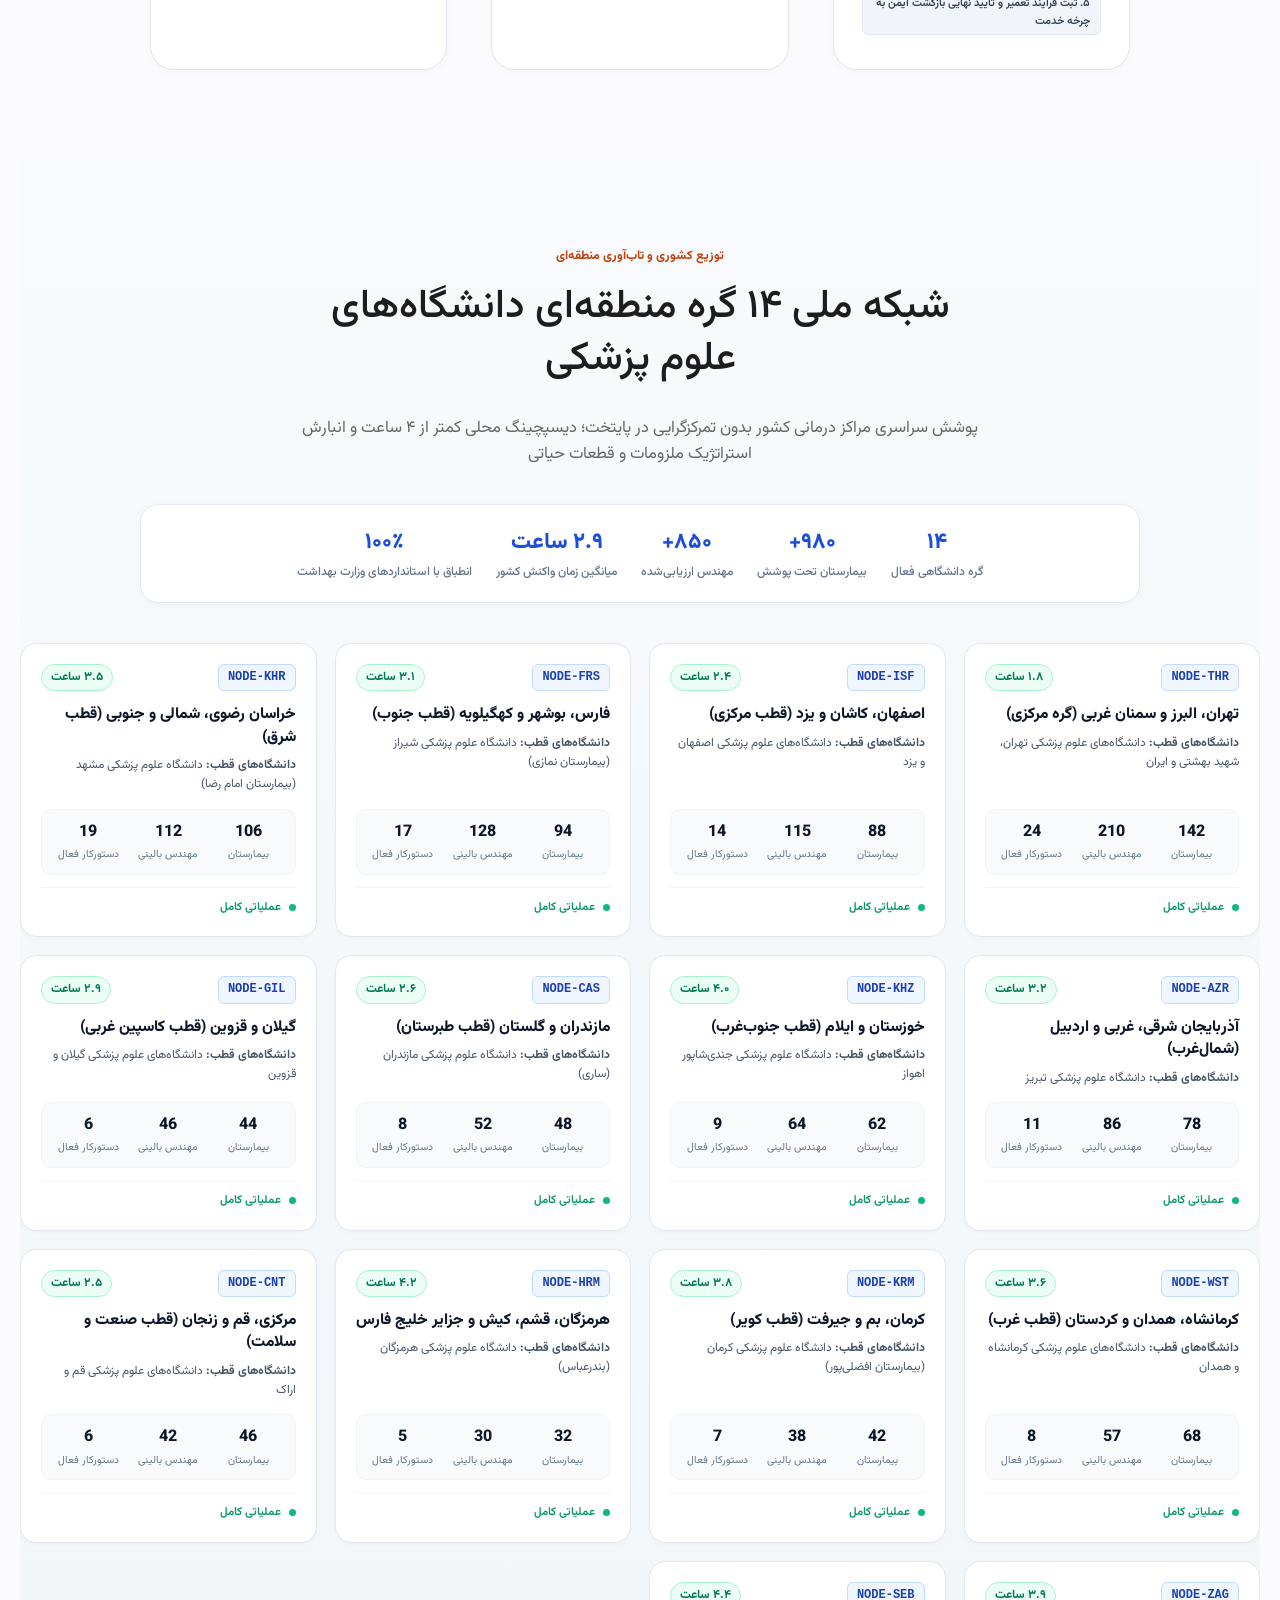
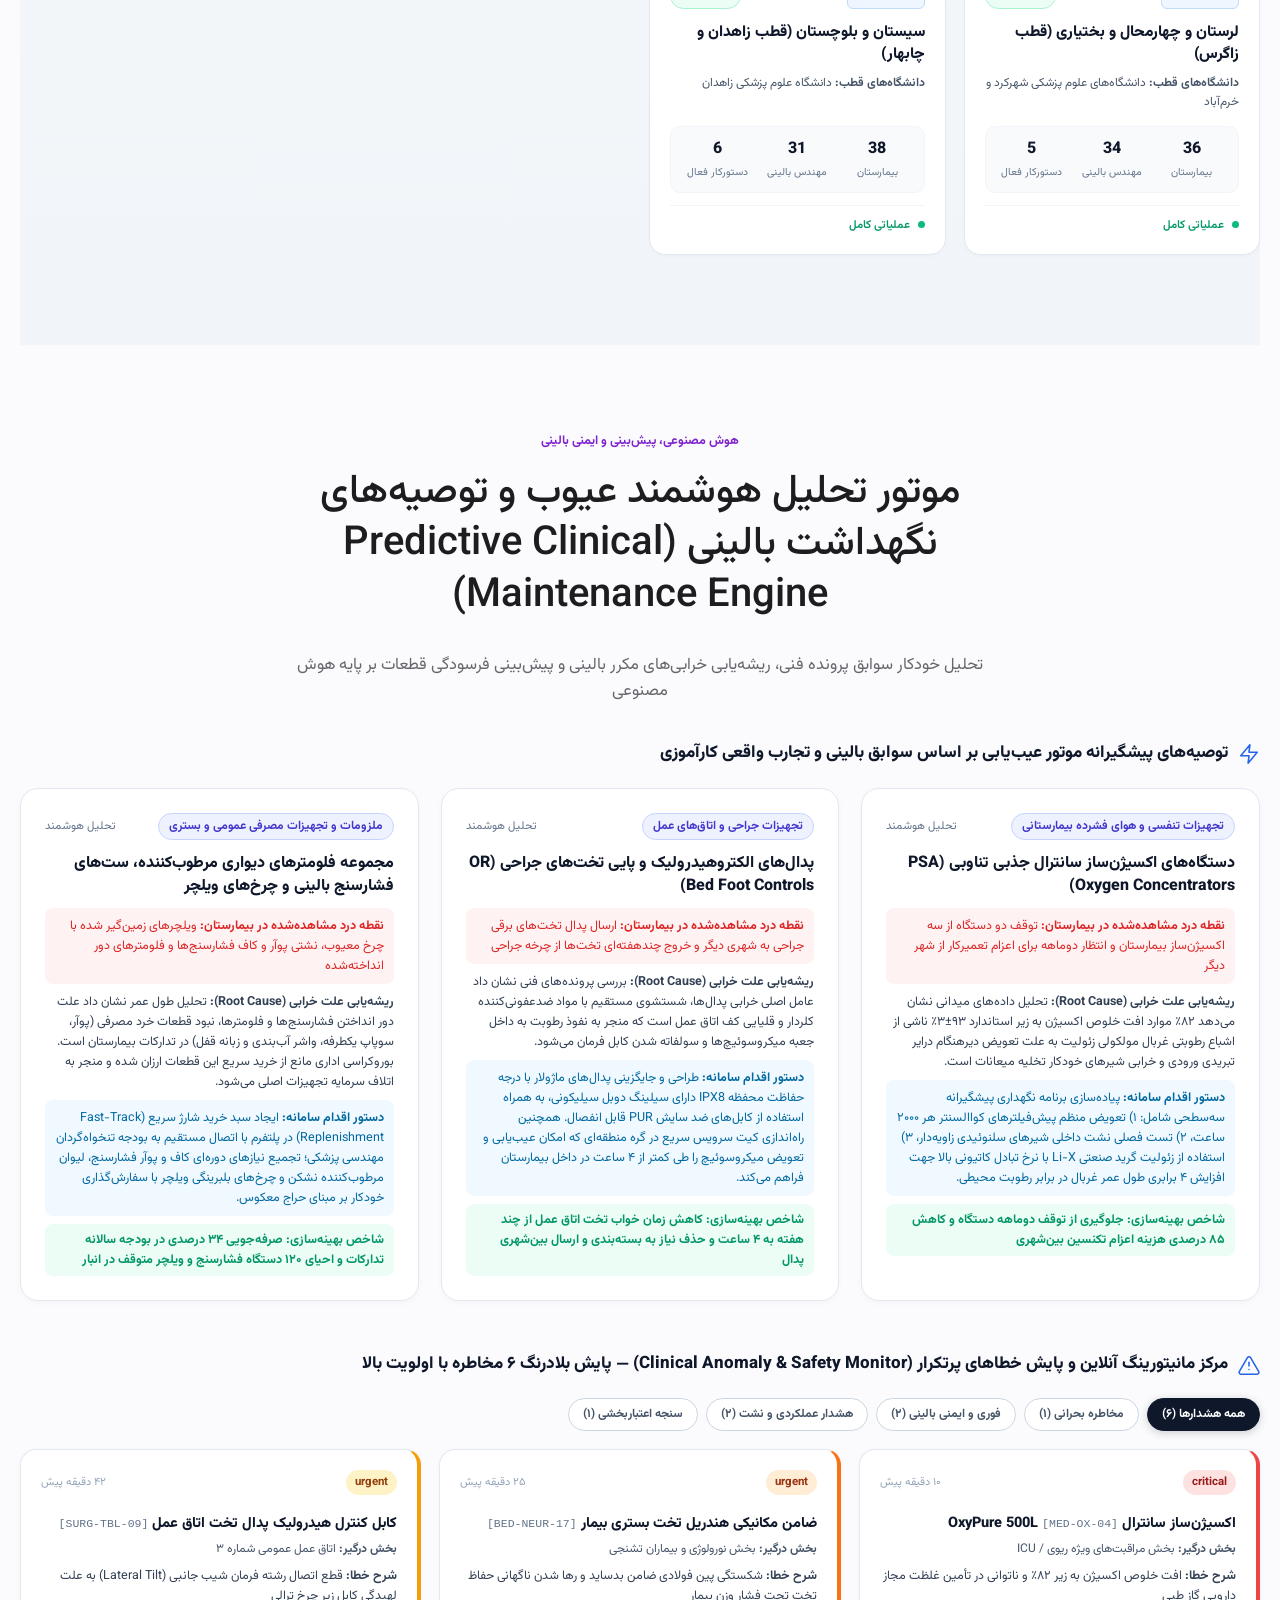
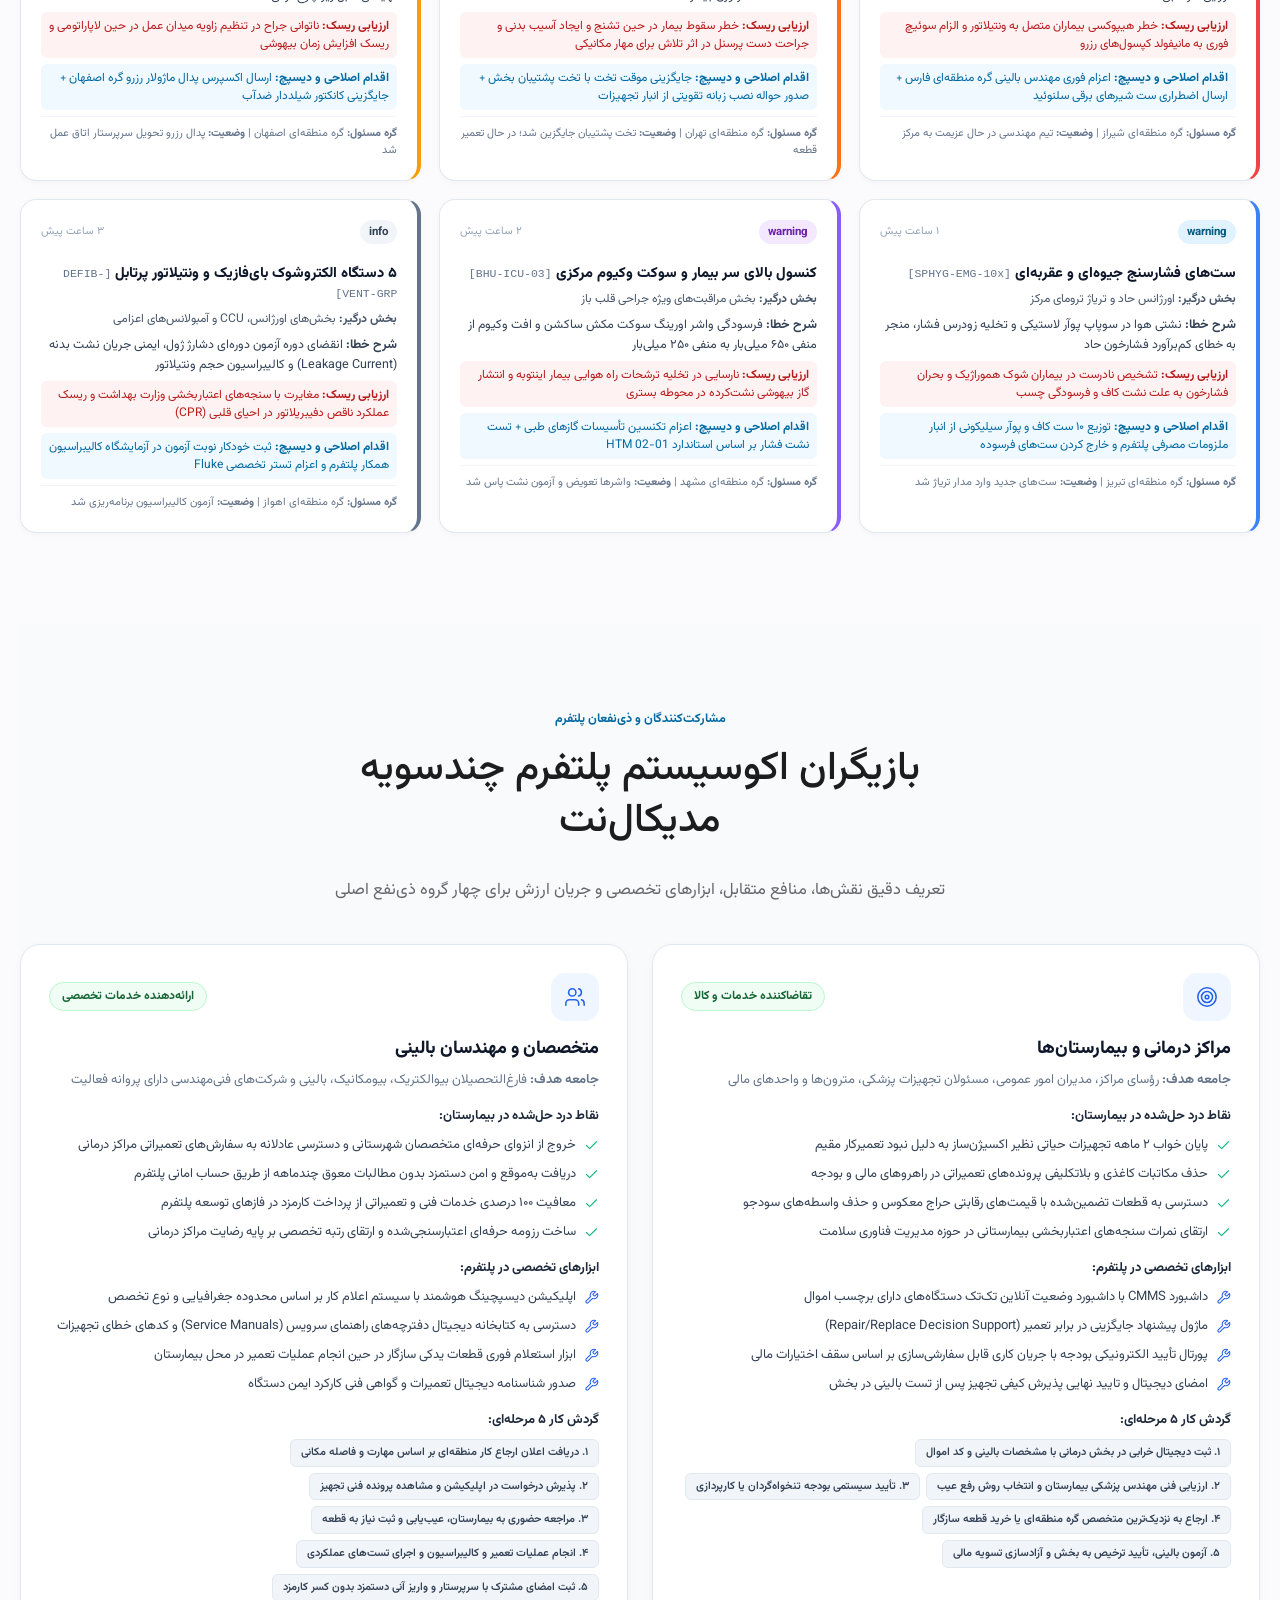
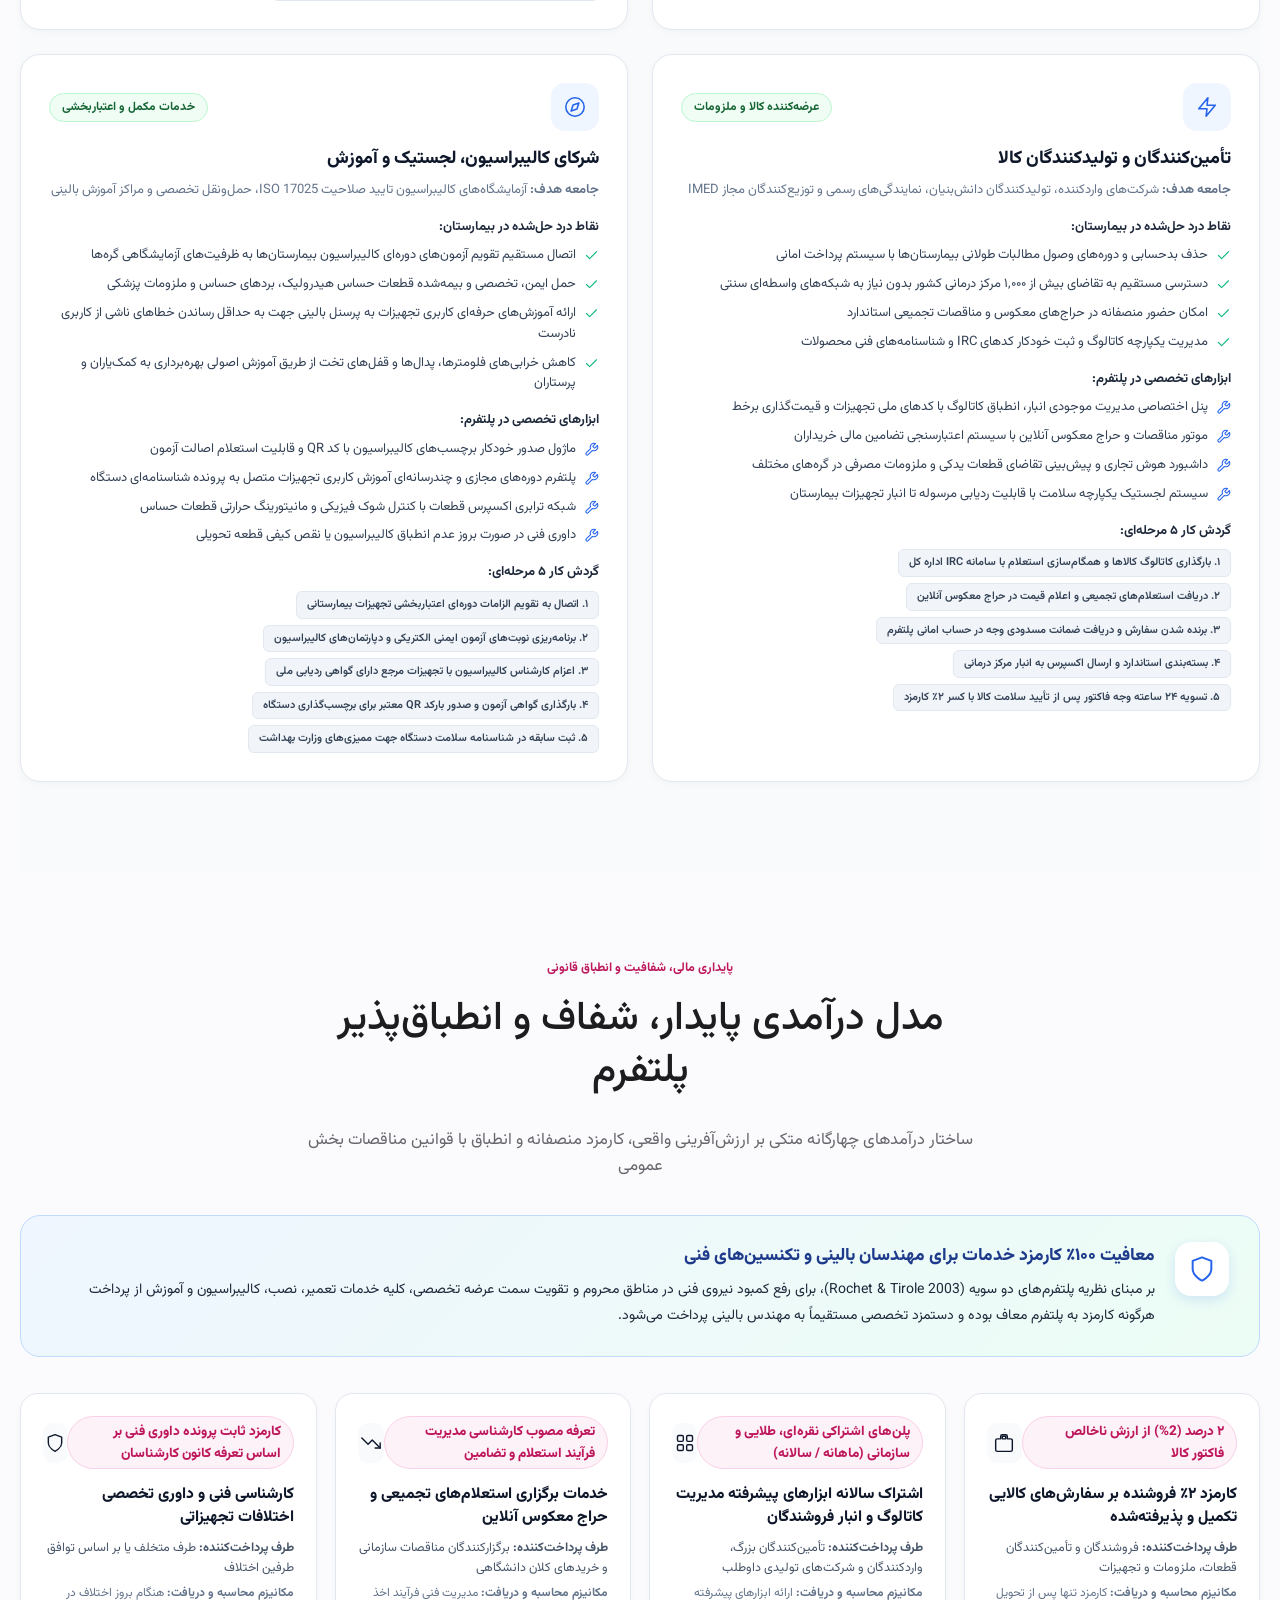
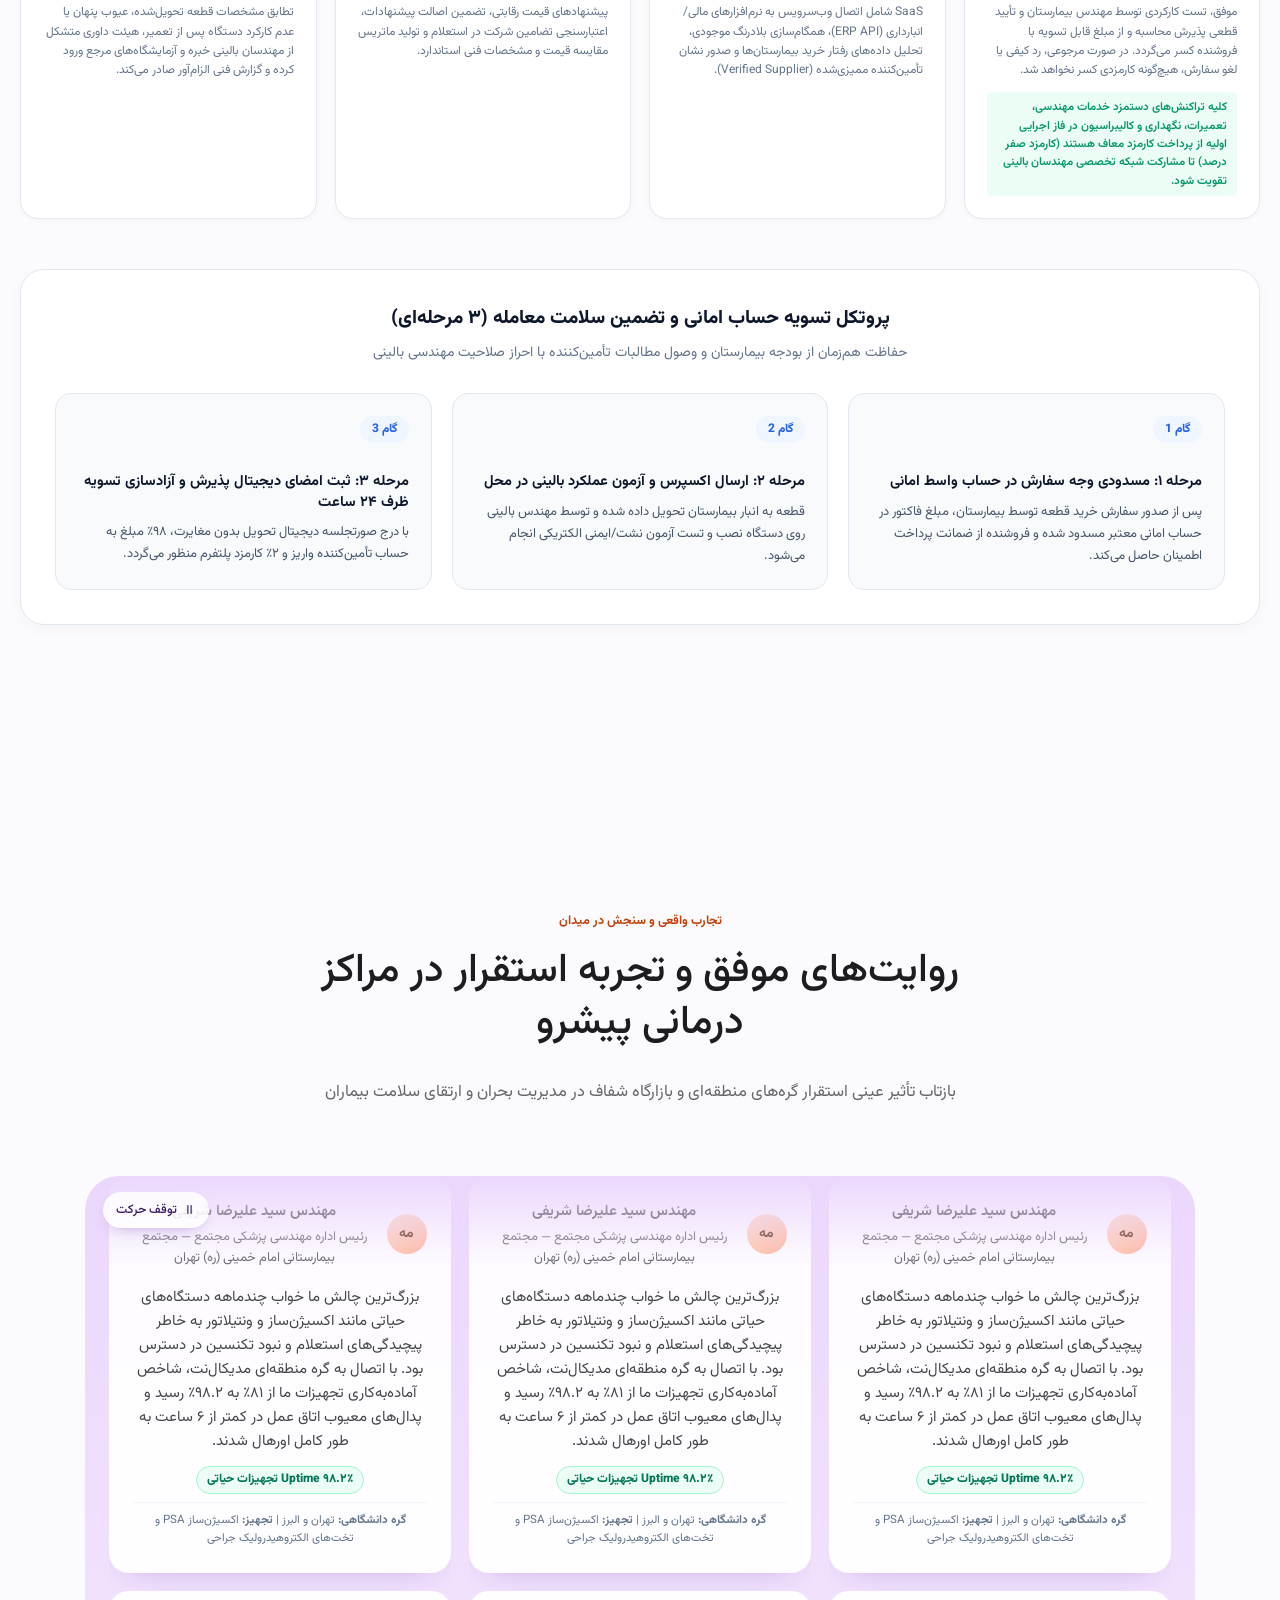
==== commit 70eaaf33: "feat: پیشخوان یکپارچه (سامانه یکپارچه) — سفارشات، توکن‌ها، مناقصات، تعمیرات و نیازمندی‌های استانی - " ====
--- a/index.html
+++ b/index.html
@@ -104,8 +104,8 @@
         <a class="nav__link" href="academy.html">آکادمی</a>
       </nav>
       <div class="site-header__actions">
-        <span class="badge-version" title="نسخه عملیاتی منطبق بر مقاله پژوهشی">نسخه عملیاتی ۳.۴.۰</span>
-        <a href="#modules" class="btn btn--dark btn--sm" data-sparkle>
+        <span class="badge-version" title="نسخه عملیاتی منطبق بر مقاله پژوهشی">نسخه عملیاتی ۳.۵.۰</span>
+        <a href="console.html" class="btn btn--dark btn--sm" data-sparkle>
           <span>ورود به پورتال</span>
           <svg class="ic" aria-hidden="true"><use href="#i-arrow-right"/></svg>
         </a>
@@ -134,6 +134,7 @@
     </button>
     <div class="mobile-menu" id="mobile-menu" hidden>
       <a href="#hero">خانه</a>
+      <a href="console.html">پیشخوان یکپارچه (سفارشات، توکن‌ها، مناقصات، تعمیرات)</a>
       <a href="hospital.html">پنل بیمارستان و مراکز درمانی</a>
       <a href="technicians.html">پنل تکنسین‌ها و تعمیرکاران</a>
       <a href="marketplace.html">بازارگاه B2B تأمین‌کنندگان</a>
@@ -576,6 +577,17 @@
         <h2 class="h2" id="modules-title">شش ماژول یکپارچه؛ هر بازیگر، پیشخوان اختصاصی خود</h2>
         <p class="lead">مدیکال‌نت یک پلتفرم چندوجهی (Multi-Sided Platform) است: مسئول تجهیزات بیمارستان، تکنسین، تأمین‌کننده، دانشجو و داور — هر کاربر بر اساس نقش خود وارد پیشخوان اختصاصی می‌شود</p>
       </header>
+      <div class="uc-banner" data-reveal>
+        <svg class="ic" aria-hidden="true"><use href="#i-grid"/></svg>
+        <div class="uc-banner__body">
+          <b>جدید — پیشخوان یکپارچه منتشر شد</b>
+          <span>سفارشات، توکن‌ها، مناقصات، تعمیرات و نیازمندی‌های استانی، همه در یک سامانه با شناسه یکتای ردیابی و کارتابل «در انتظار شما»</span>
+        </div>
+        <a href="console.html" class="btn btn--light btn--sm" data-sparkle>
+          <span>ورود به پیشخوان یکپارچه</span>
+          <svg class="ic" aria-hidden="true"><use href="#i-arrow-right"/></svg>
+        </a>
+      </div>
       <div class="modules-grid">
         <a class="module-card" href="hospital.html" data-reveal>
           <span class="module-card__no">M1</span>
--- a/assets/css/module-pages.css
+++ b/assets/css/module-pages.css
@@ -638,3 +638,126 @@
 .dd-balance { display: flex; align-items: baseline; justify-content: space-between; gap: 10px; background: #f0fdf4; border: 1px dashed #86efac; border-radius: 12px; padding: 12px 15px; }
 .dd-balance__lbl { font: 600 11px/1 var(--font-body); color: #15803d; }
 .dd-balance__val { font: 800 17px/1 var(--font-body); color: #166534; }
+
+/* =========================================================
+   Unified Console (console.html) — «سامانه یکپارچه»
+   One shell, one language, one ID system
+   ========================================================= */
+.uc-hero { padding: 56px var(--gutter) 6px; }
+.uc-hero__inner { max-width: 980px; margin: 0 auto; display: grid; gap: 14px; justify-items: center; text-align: center; }
+.uc-hero__badges { display: flex; gap: 8px; flex-wrap: wrap; justify-content: center; }
+.uc-hero__title { font: 800 clamp(26px, 3.8vw, 38px)/1.5 var(--font-body); color: var(--ink); margin: 0; }
+.uc-hero__lead { color: #475569; font-size: 14.5px; line-height: 2.1; max-width: 780px; margin: 0; }
+.uc-hero__actions { display: flex; gap: 10px; flex-wrap: wrap; justify-content: center; margin-top: 2px; }
+.uc-hero__stats { display: grid; grid-template-columns: repeat(4, 1fr); gap: 10px; width: 100%; max-width: 880px; margin-top: 8px; }
+
+/* worklist — «کارتابل من» */
+.uc-worklist { padding: 52px var(--gutter) 0; }
+.uc-worklist__wrap {
+  max-width: 1160px; margin: 24px auto 0; background: #fff; border: 1px solid #e2e8f0; border-radius: 18px;
+  overflow: hidden; box-shadow: 0 20px 40px -28px rgba(15, 23, 42, .22);
+}
+.uc-worklist__head { display: flex; justify-content: space-between; align-items: center; gap: 10px; padding: 15px 20px; background: #f8fafc; border-bottom: 1px solid #e2e8f0; flex-wrap: wrap; }
+.uc-worklist__t { font: 800 14.5px/1 var(--font-body); color: #0f172a; display: flex; gap: 10px; align-items: center; }
+.uc-worklist__count { background: #ef4444; color: #fff; font: 800 11px/1 var(--font-body); border-radius: 999px; padding: 5px 10px; }
+.uc-worklist__hint { font-size: 11px; color: #94a3b8; }
+.uc-worklist__item { display: flex; align-items: center; gap: 12px; padding: 13px 20px; border-bottom: 1px solid #f1f5f9; flex-wrap: wrap; }
+.uc-worklist__item:last-child { border-bottom: none; }
+.uc-worklist__id { font: 800 12px/1 var(--font-body); color: #1e3a8a; letter-spacing: .03em; direction: ltr; white-space: nowrap; }
+.uc-worklist__desc { flex: 1 1 220px; font-size: 12.5px; color: #475569; line-height: 1.9; }
+.uc-act {
+  display: inline-flex; align-items: center; gap: 6px; border: 1px solid #bfdbfe; color: #1d4ed8;
+  border-radius: 9px; padding: 7px 13px; font: 700 11px/1 var(--font-body); text-decoration: none;
+  white-space: nowrap; transition: background-color .2s, border-color .2s; cursor: pointer; background: #fff;
+}
+.uc-act:hover { background: #eff6ff; border-color: #93c5fd; }
+.uc-act--ghost { border-color: #e2e8f0; color: #64748b; cursor: default; }
+.uc-act--ghost:hover { background: none; border-color: #e2e8f0; }
+
+/* unified status vocabulary */
+.uc-legend { padding: 40px var(--gutter) 0; }
+.uc-legend__wrap { max-width: 1160px; margin: 14px auto 0; display: flex; gap: 8px; flex-wrap: wrap; justify-content: center; }
+.uc-legend__t { width: 100%; text-align: center; font: 700 11.5px/1 var(--font-body); color: #64748b; }
+.uc-chip { display: inline-flex; align-items: center; gap: 6px; font: 700 10.5px/1 var(--font-body); border-radius: 999px; padding: 6px 12px; white-space: nowrap; }
+.uc-chip::before { content: ""; width: 7px; height: 7px; border-radius: 50%; background: currentColor; flex: 0 0 auto; }
+.uc-chip--urgent { color: #b91c1c; background: #fee2e2; }
+.uc-chip--wait { color: #a16207; background: #fef3c7; }
+.uc-chip--run { color: #1d4ed8; background: #dbeafe; }
+.uc-chip--done { color: #15803d; background: #dcfce7; }
+.uc-chip--arch { color: #475569; background: #e2e8f0; }
+
+/* tabs */
+.uc-tabs { padding: 44px var(--gutter) 0; }
+.uc-tabs__wrap { max-width: 1160px; margin: 22px auto 0; }
+.uc-tablist { display: flex; gap: 6px; overflow-x: auto; scrollbar-width: none; background: #f1f5f9; padding: 6px; border-radius: 14px; }
+.uc-tablist::-webkit-scrollbar { display: none; }
+.uc-tab {
+  flex: 1 0 auto; display: inline-flex; gap: 8px; align-items: center; justify-content: center;
+  padding: 11px 18px; border-radius: 10px; border: none; background: transparent; color: #475569;
+  font: 700 12.5px/1 var(--font-body); cursor: pointer; white-space: nowrap;
+  transition: background-color .2s, color .2s, box-shadow .2s;
+}
+.uc-tab .ic { font-size: 15px; }
+.uc-tab:hover { color: #0f172a; background: #e2e8f0; }
+.uc-tab[aria-selected="true"] { background: #0f172a; color: #fff; box-shadow: 0 8px 18px -8px rgba(15, 23, 42, .5); }
+.uc-tab[aria-selected="true"] .ic { color: #93c5fd; }
+.uc-panel { padding-top: 18px; }
+.uc-panel__stats { display: grid; grid-template-columns: repeat(3, 1fr); gap: 10px; margin-bottom: 14px; }
+.uc-balance-row { display: grid; grid-template-columns: 1fr 1fr; gap: 10px; margin-bottom: 14px; }
+
+/* tables */
+.uc-tablewrap { background: #fff; border: 1px solid #e2e8f0; border-radius: 16px; overflow: hidden; }
+.uc-tablewrap__bar { display: flex; justify-content: space-between; align-items: center; gap: 10px; padding: 12px 16px; background: #f8fafc; border-bottom: 1px solid #e2e8f0; font: 700 12.5px/1 var(--font-body); color: #334155; flex-wrap: wrap; }
+.uc-tablewrap__count { color: #64748b; font-weight: 600; font-size: 11px; }
+.uc-scroll { overflow-x: auto; }
+.uc-table { width: 100%; border-collapse: collapse; font-size: 12.3px; min-width: 760px; }
+.uc-table th { text-align: right; padding: 11px 14px; background: #f8fafc; color: #64748b; font: 700 10.5px/1.6 var(--font-body); border-bottom: 1px solid #e2e8f0; white-space: nowrap; }
+.uc-table td { padding: 12px 14px; border-bottom: 1px solid #f1f5f9; color: #334155; line-height: 1.9; vertical-align: middle; }
+.uc-table tbody tr:hover { background: #f8fafc; }
+.uc-table tbody tr:last-child td { border-bottom: none; }
+.uc-id { font-weight: 800; color: #0f172a; white-space: nowrap; direction: ltr; unicode-bidi: embed; display: inline-block; }
+.uc-num { font-weight: 700; color: #0f172a; white-space: nowrap; }
+.uc-note { margin-top: 10px; font-size: 11px; color: #94a3b8; line-height: 1.9; }
+
+/* one-event-five-sections flow */
+.uc-flow { padding: 56px var(--gutter) 0; }
+.uc-flow__wrap { max-width: 1160px; margin: 24px auto 0; display: flex; align-items: stretch; justify-content: center; gap: 0; flex-wrap: wrap; }
+.uc-step { background: #fff; border: 1px solid #dbeafe; border-radius: 14px; padding: 14px 16px; display: grid; gap: 6px; align-content: start; flex: 1 1 190px; max-width: 225px; }
+.uc-step__no { font: 800 10.5px/1 var(--font-body); color: #2563eb; letter-spacing: .06em; }
+.uc-step__t { font: 800 13px/1.7 var(--font-body); color: #0f172a; }
+.uc-step__d { font-size: 11px; color: #64748b; line-height: 1.9; }
+.uc-step__d .uc-id { font-size: 10.5px; color: #1e3a8a; }
+.uc-arrowlink { align-self: center; color: #2563eb; padding: 0 7px; font-size: 0; flex: 0 0 auto; }
+.uc-arrowlink .ic { font-size: 19px; }
+
+/* role cards */
+.uc-roles { padding: 56px var(--gutter) 0; }
+.uc-roles__grid { max-width: 1000px; margin: 22px auto 0; display: grid; grid-template-columns: repeat(4, 1fr); gap: 10px; }
+.uc-role { background: #fff; border: 1px solid #e2e8f0; border-radius: 14px; padding: 16px 12px; display: grid; gap: 7px; justify-items: center; text-decoration: none; transition: border-color .2s, transform .2s, box-shadow .2s; }
+.uc-role:hover { border-color: #93c5fd; transform: translateY(-2px); box-shadow: 0 14px 26px -18px rgba(29, 78, 216, .4); }
+.uc-role .ic { font-size: 22px; color: #1d4ed8; }
+.uc-role__t { font: 800 12.5px/1.6 var(--font-body); color: #0f172a; }
+.uc-role__d { font-size: 10.5px; color: #64748b; line-height: 1.8; text-align: center; }
+
+/* console banner (index #modules) */
+.uc-banner {
+  max-width: 1160px; margin: 26px auto 6px; display: flex; align-items: center; gap: 14px; flex-wrap: wrap;
+  background: linear-gradient(120deg, #0f172a, #1e3a8a 60%, #1d4ed8); color: #fff;
+  border-radius: 18px; padding: 18px 22px;
+}
+.uc-banner > .ic { font-size: 26px; color: #93c5fd; flex: 0 0 auto; }
+.uc-banner__body { flex: 1 1 260px; display: grid; gap: 4px; }
+.uc-banner__body b { font: 800 14px/1.7 var(--font-body); }
+.uc-banner__body span { font-size: 12px; color: #c7d2fe; line-height: 1.9; }
+
+@media (max-width: 900px) {
+  .uc-hero__stats { grid-template-columns: repeat(2, 1fr); }
+  .uc-panel__stats { grid-template-columns: 1fr; }
+  .uc-roles__grid { grid-template-columns: repeat(2, 1fr); }
+  .uc-flow__wrap { flex-direction: column; align-items: center; }
+  .uc-arrowlink { transform: rotate(90deg); padding: 8px 0; }
+}
+@media (max-width: 480px) {
+  .uc-roles__grid { grid-template-columns: 1fr; }
+  .uc-balance-row { grid-template-columns: 1fr; }
+}
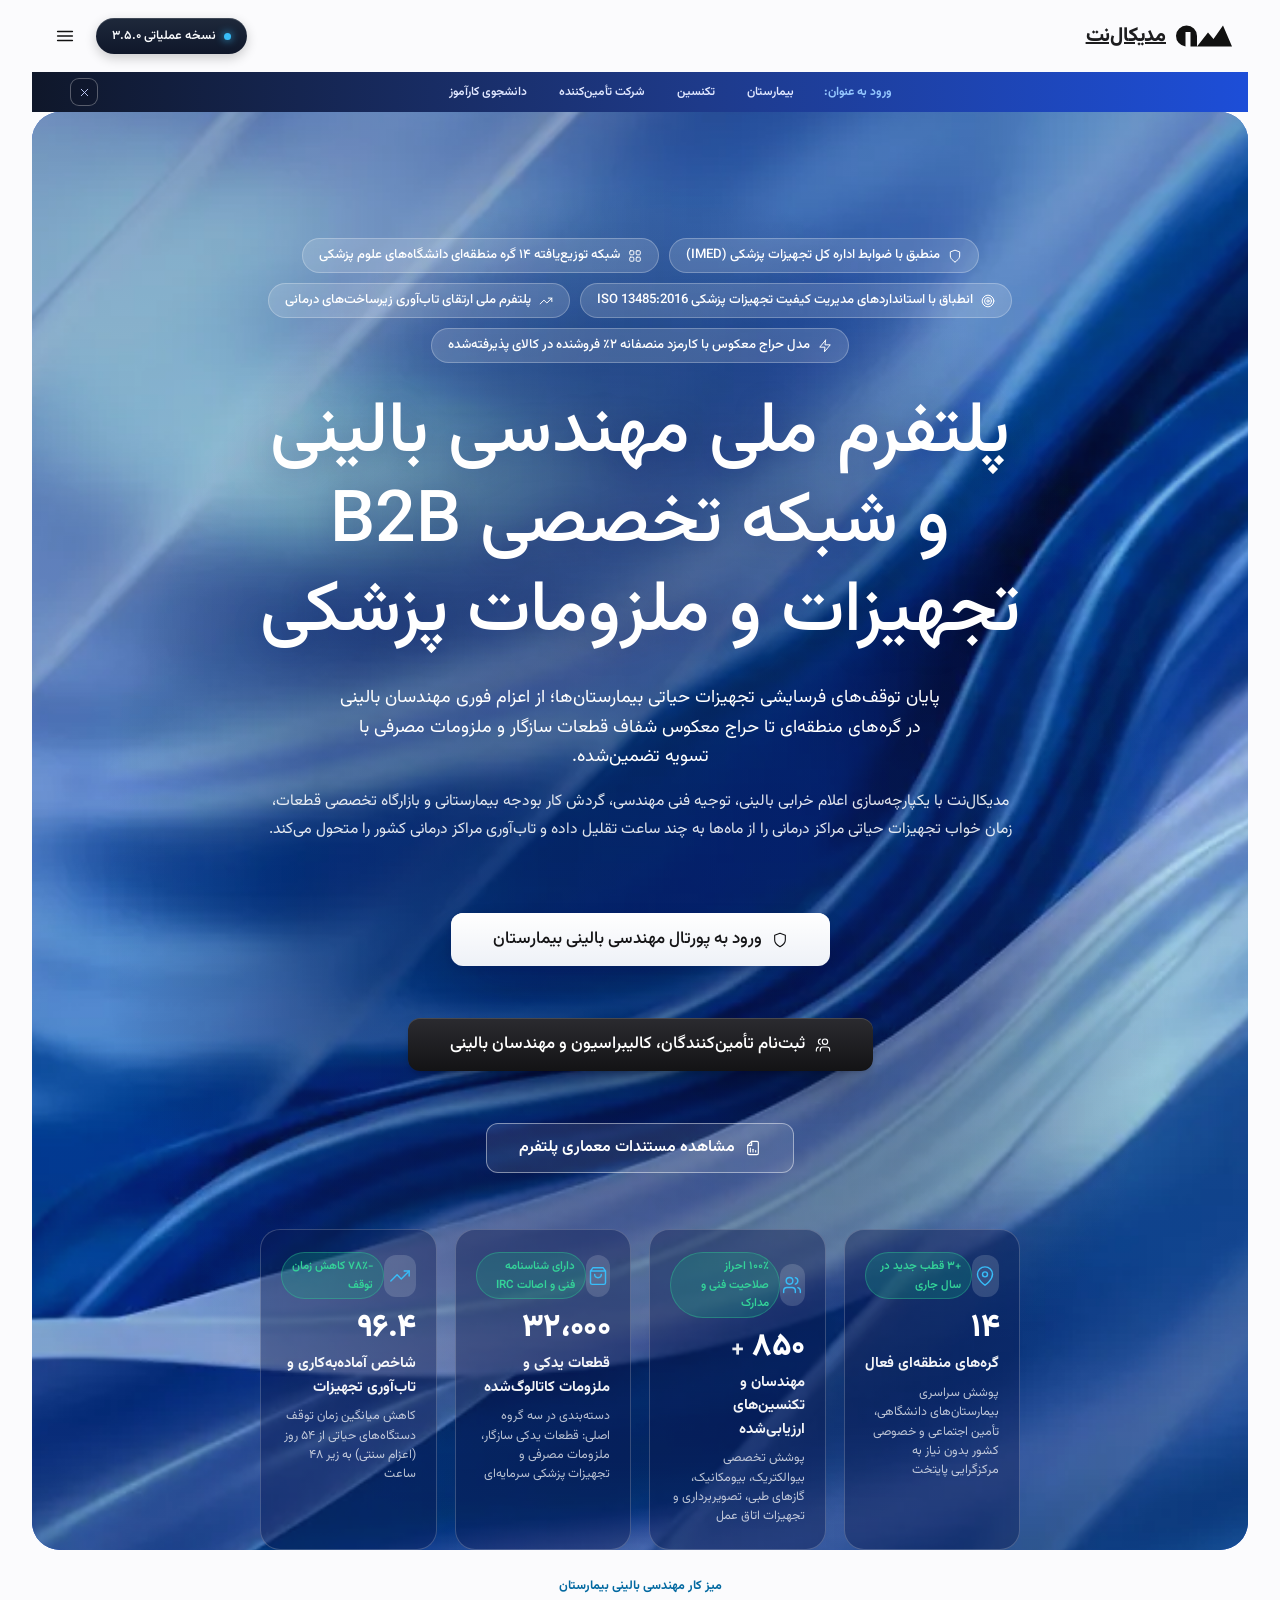
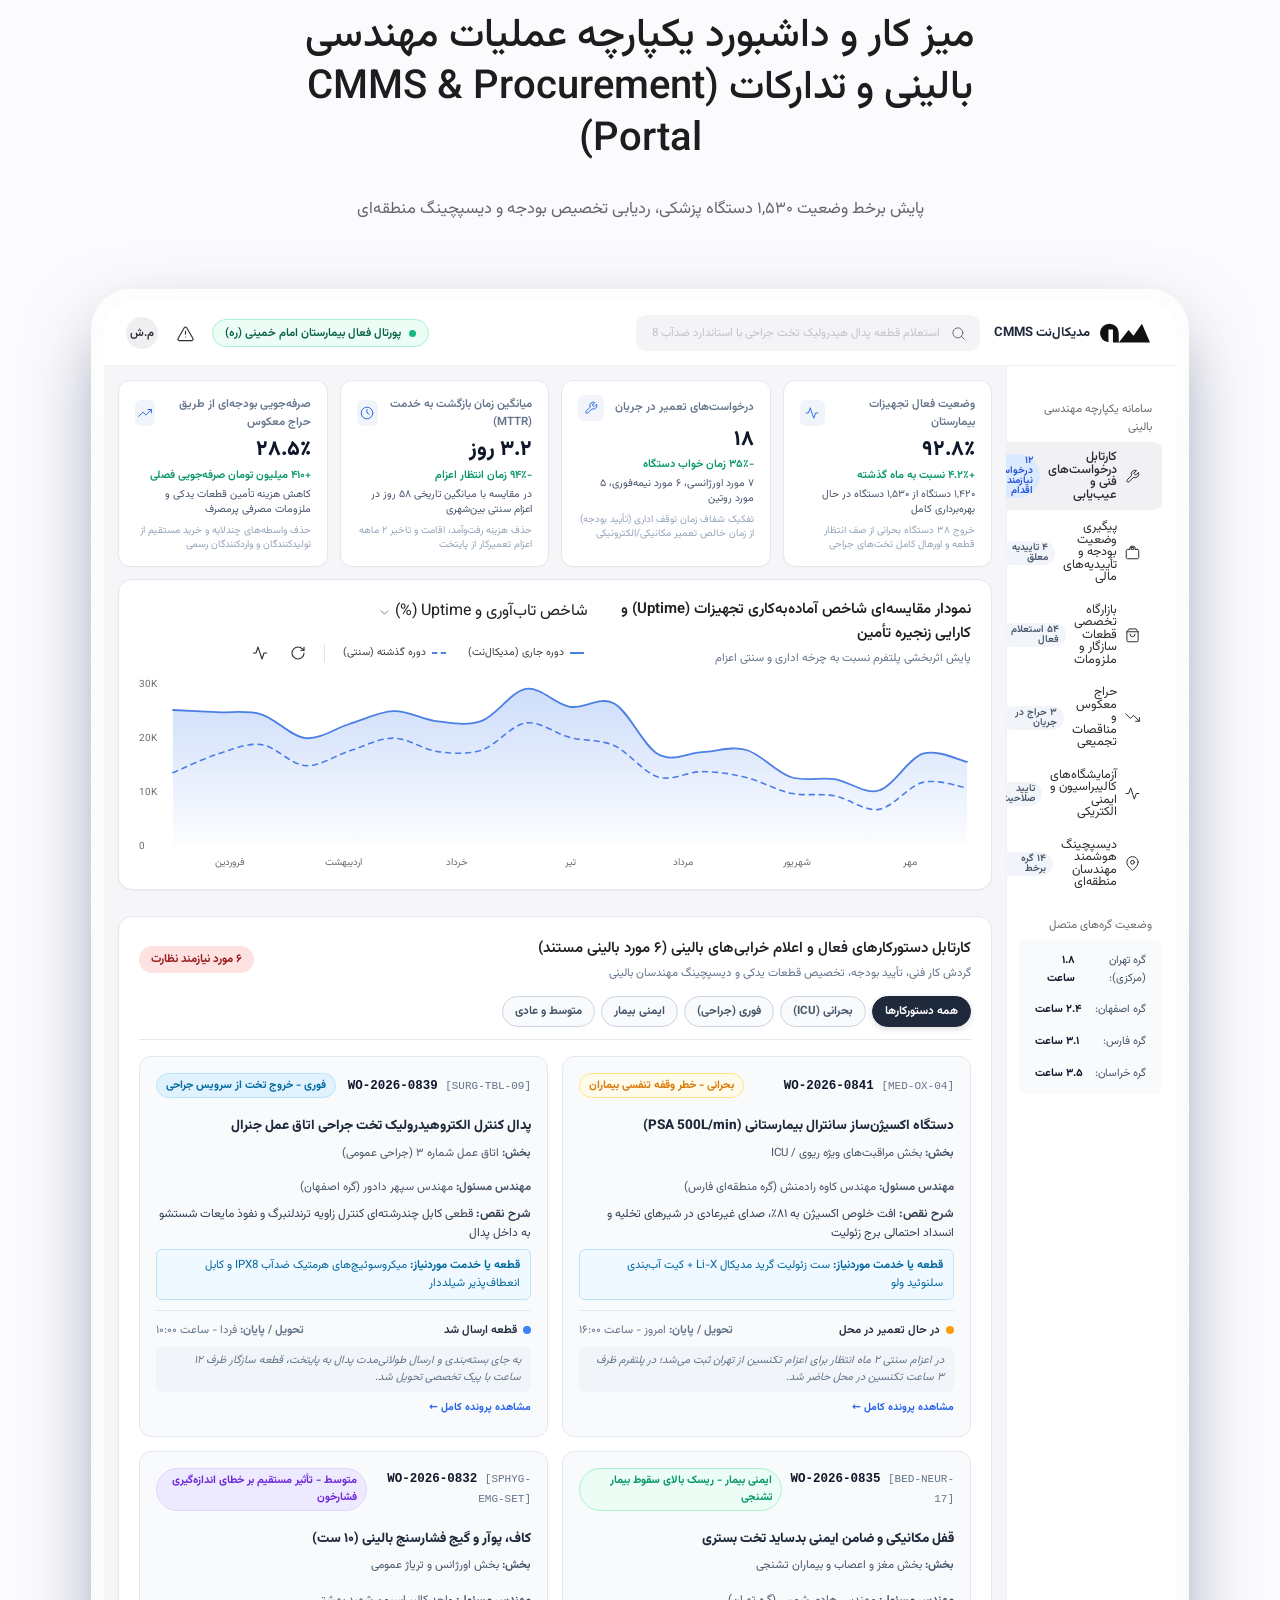
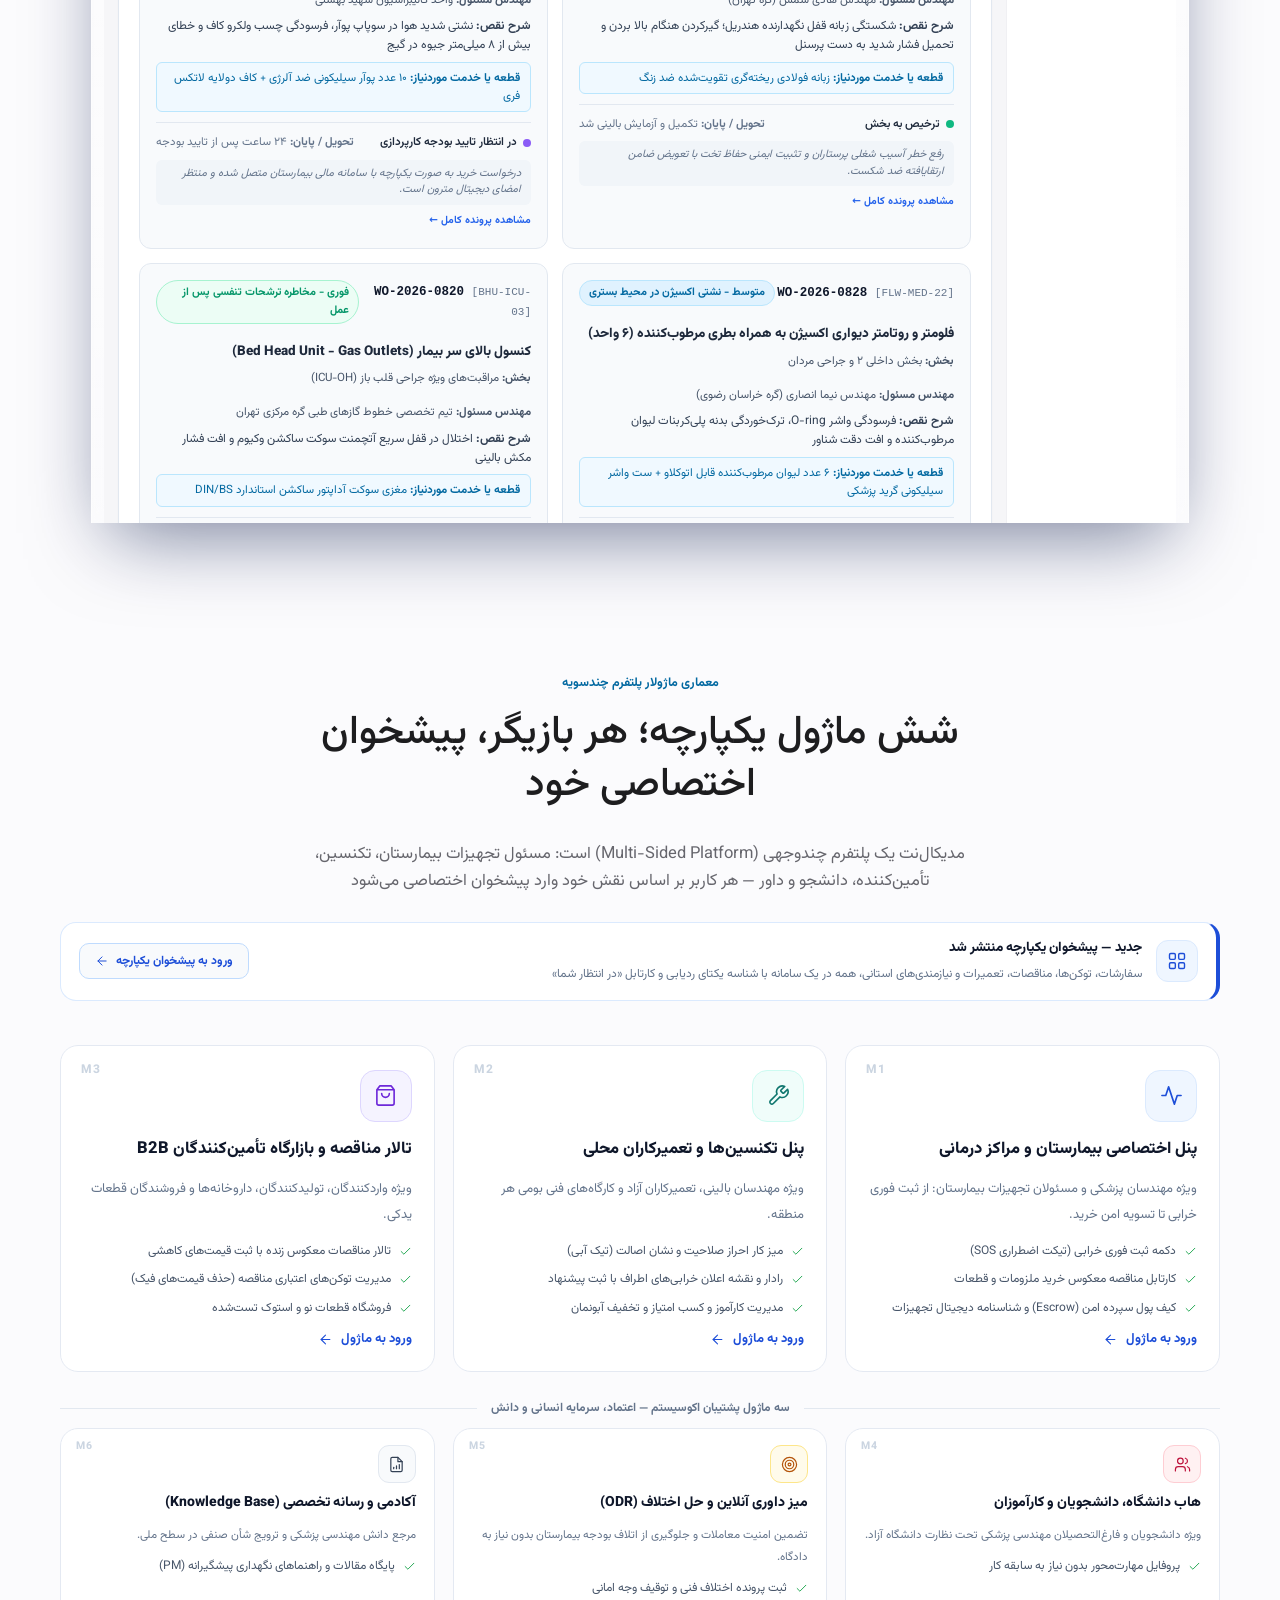
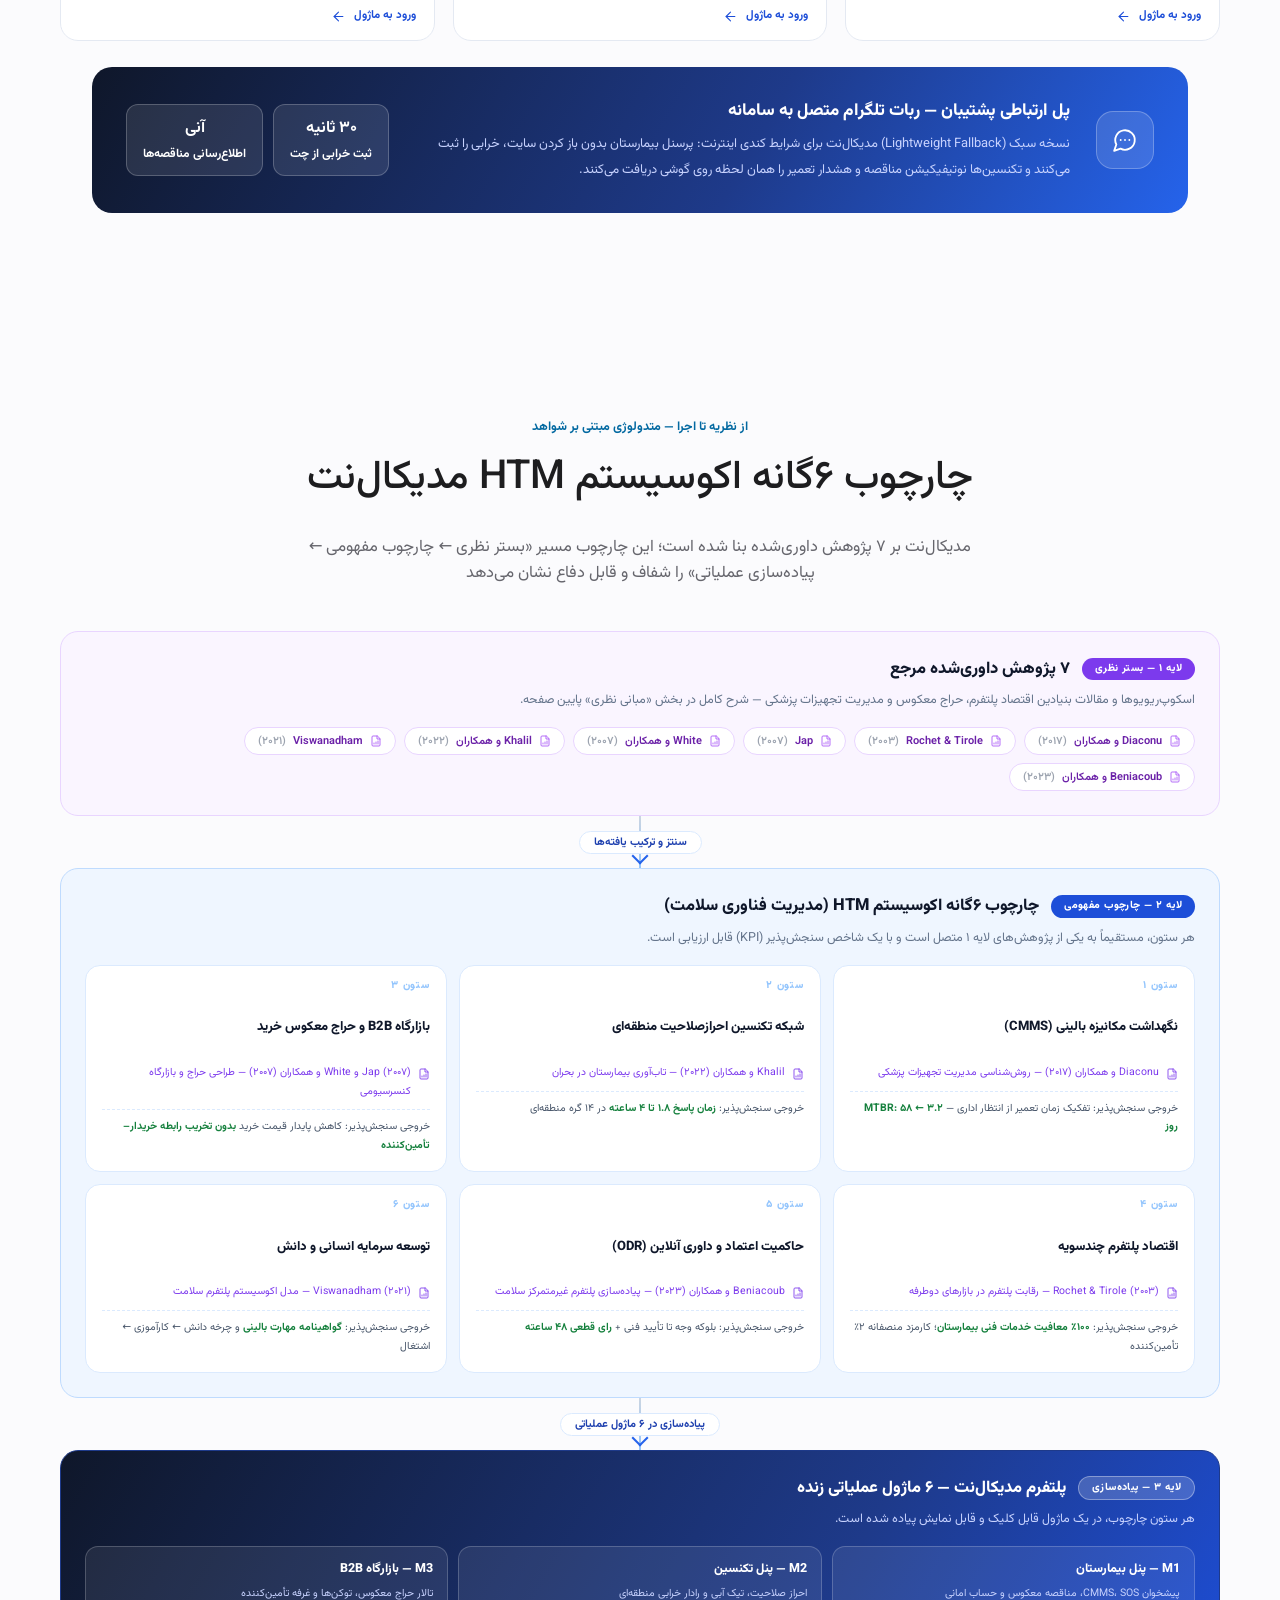
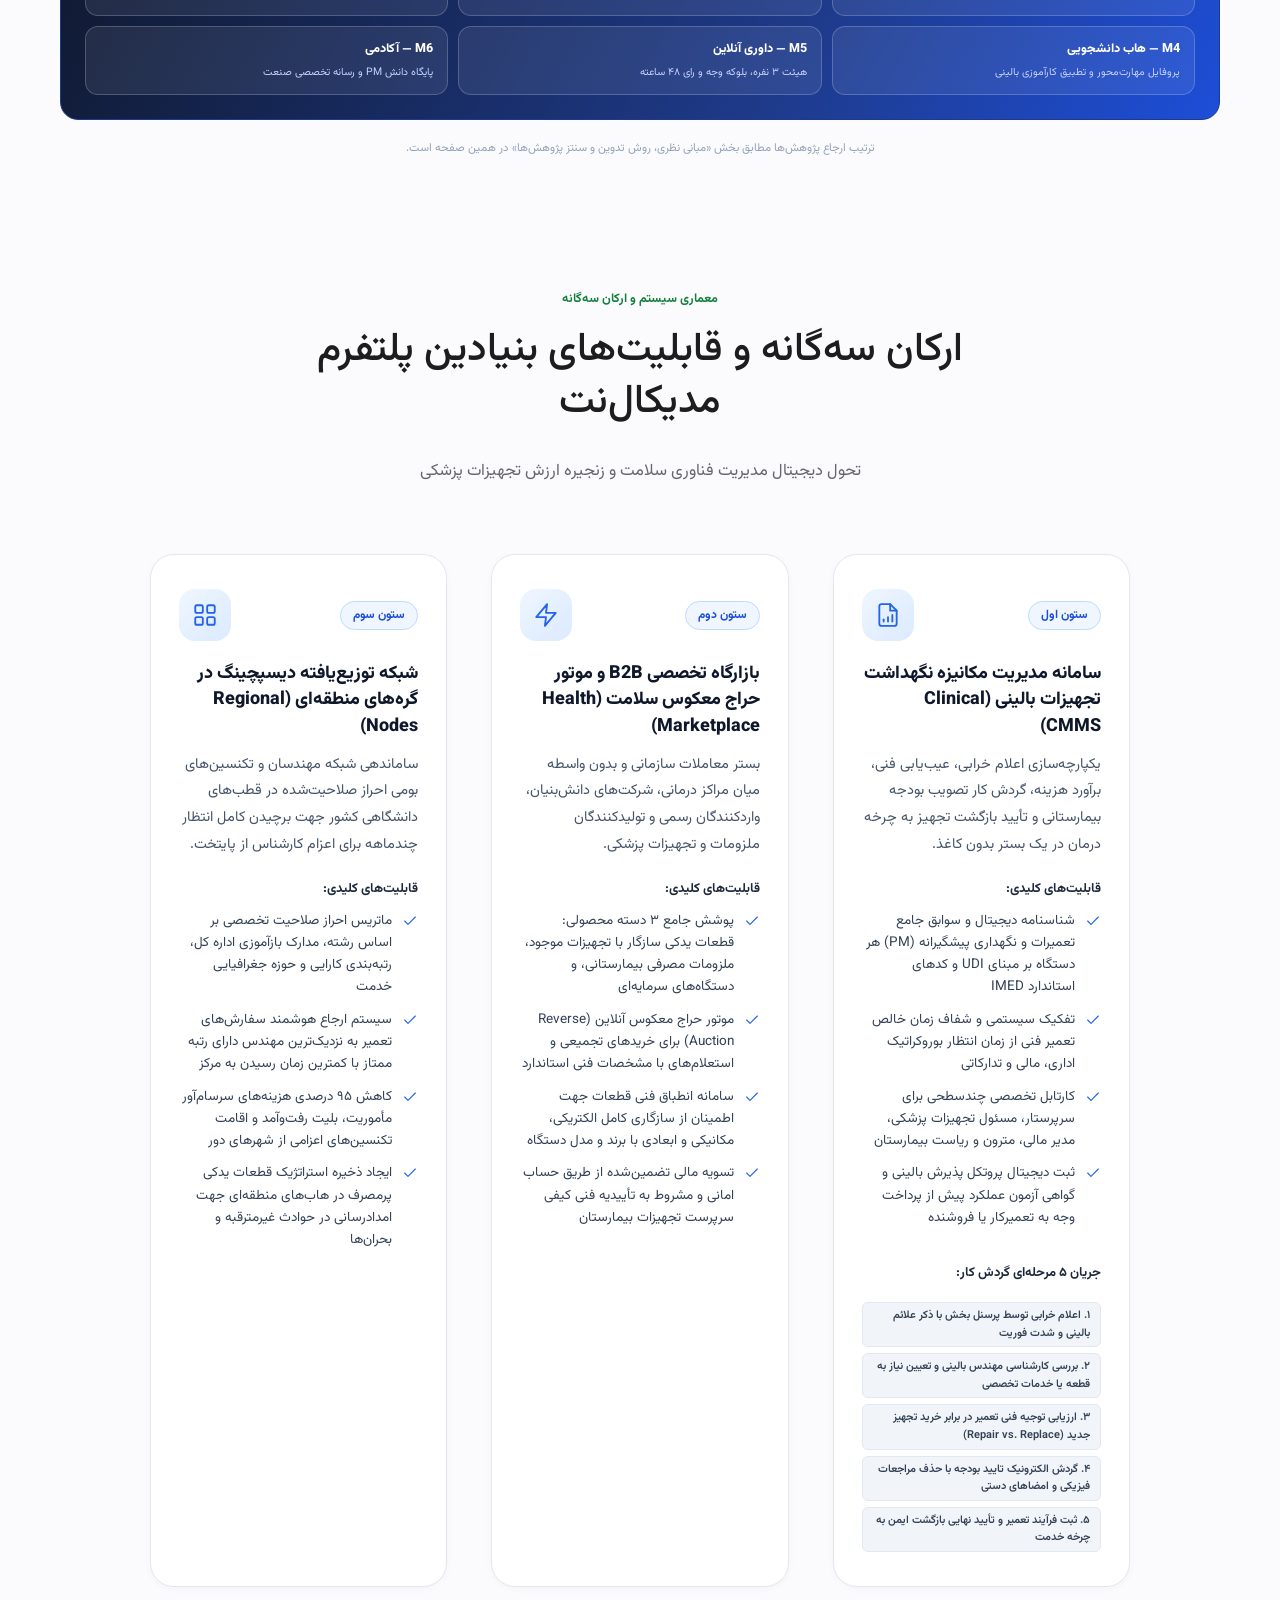
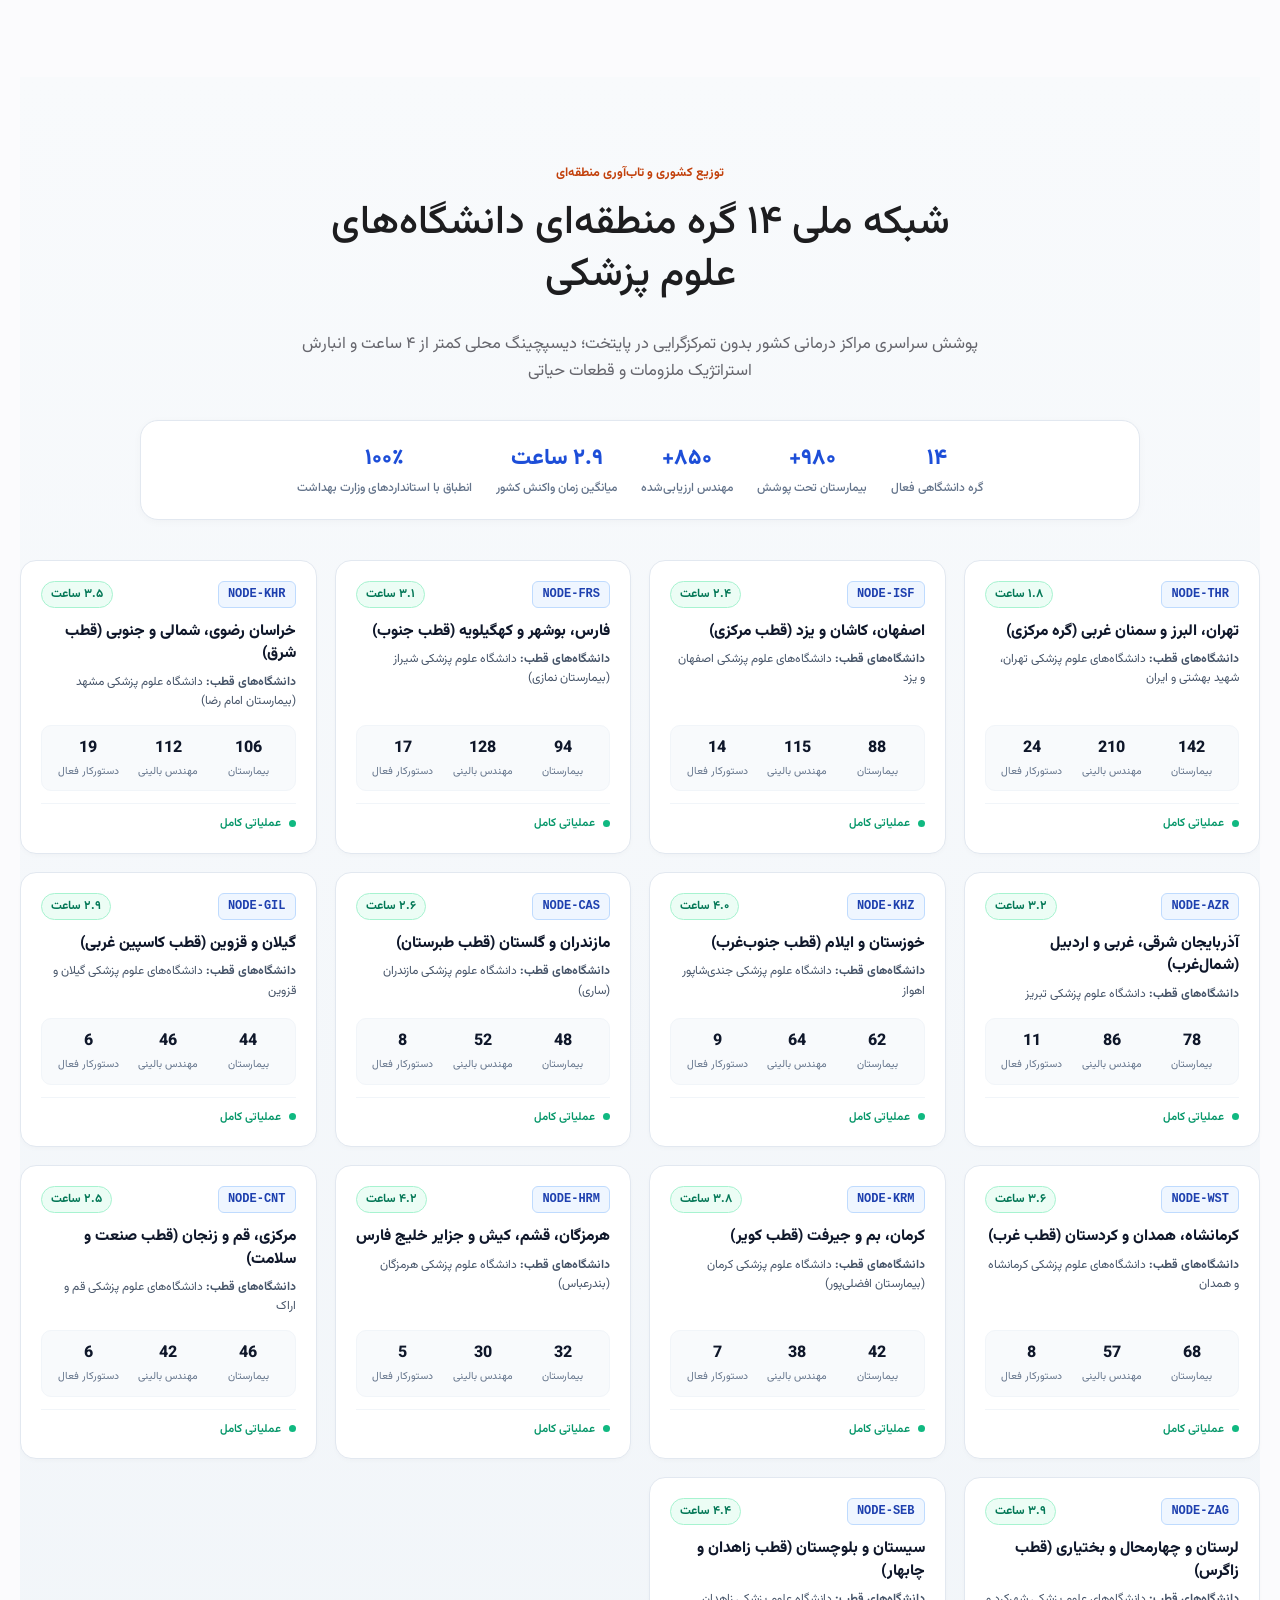
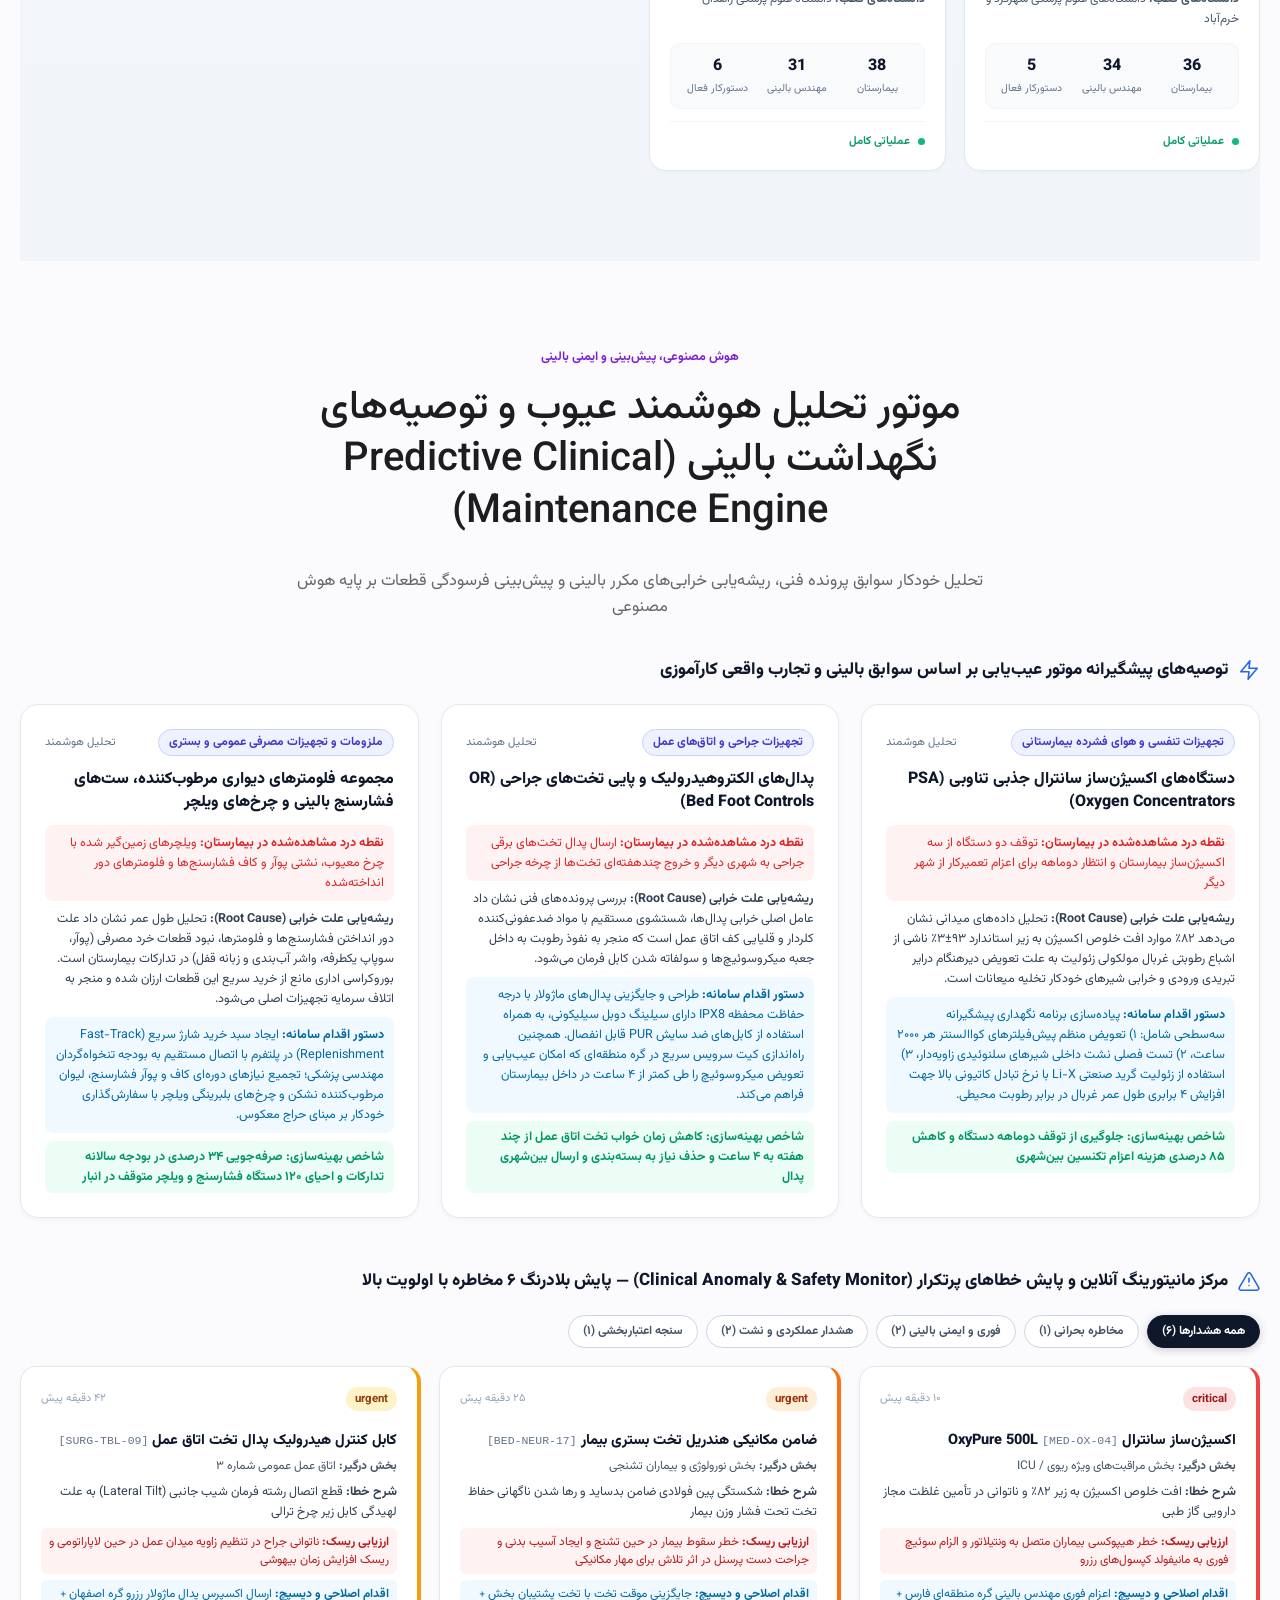
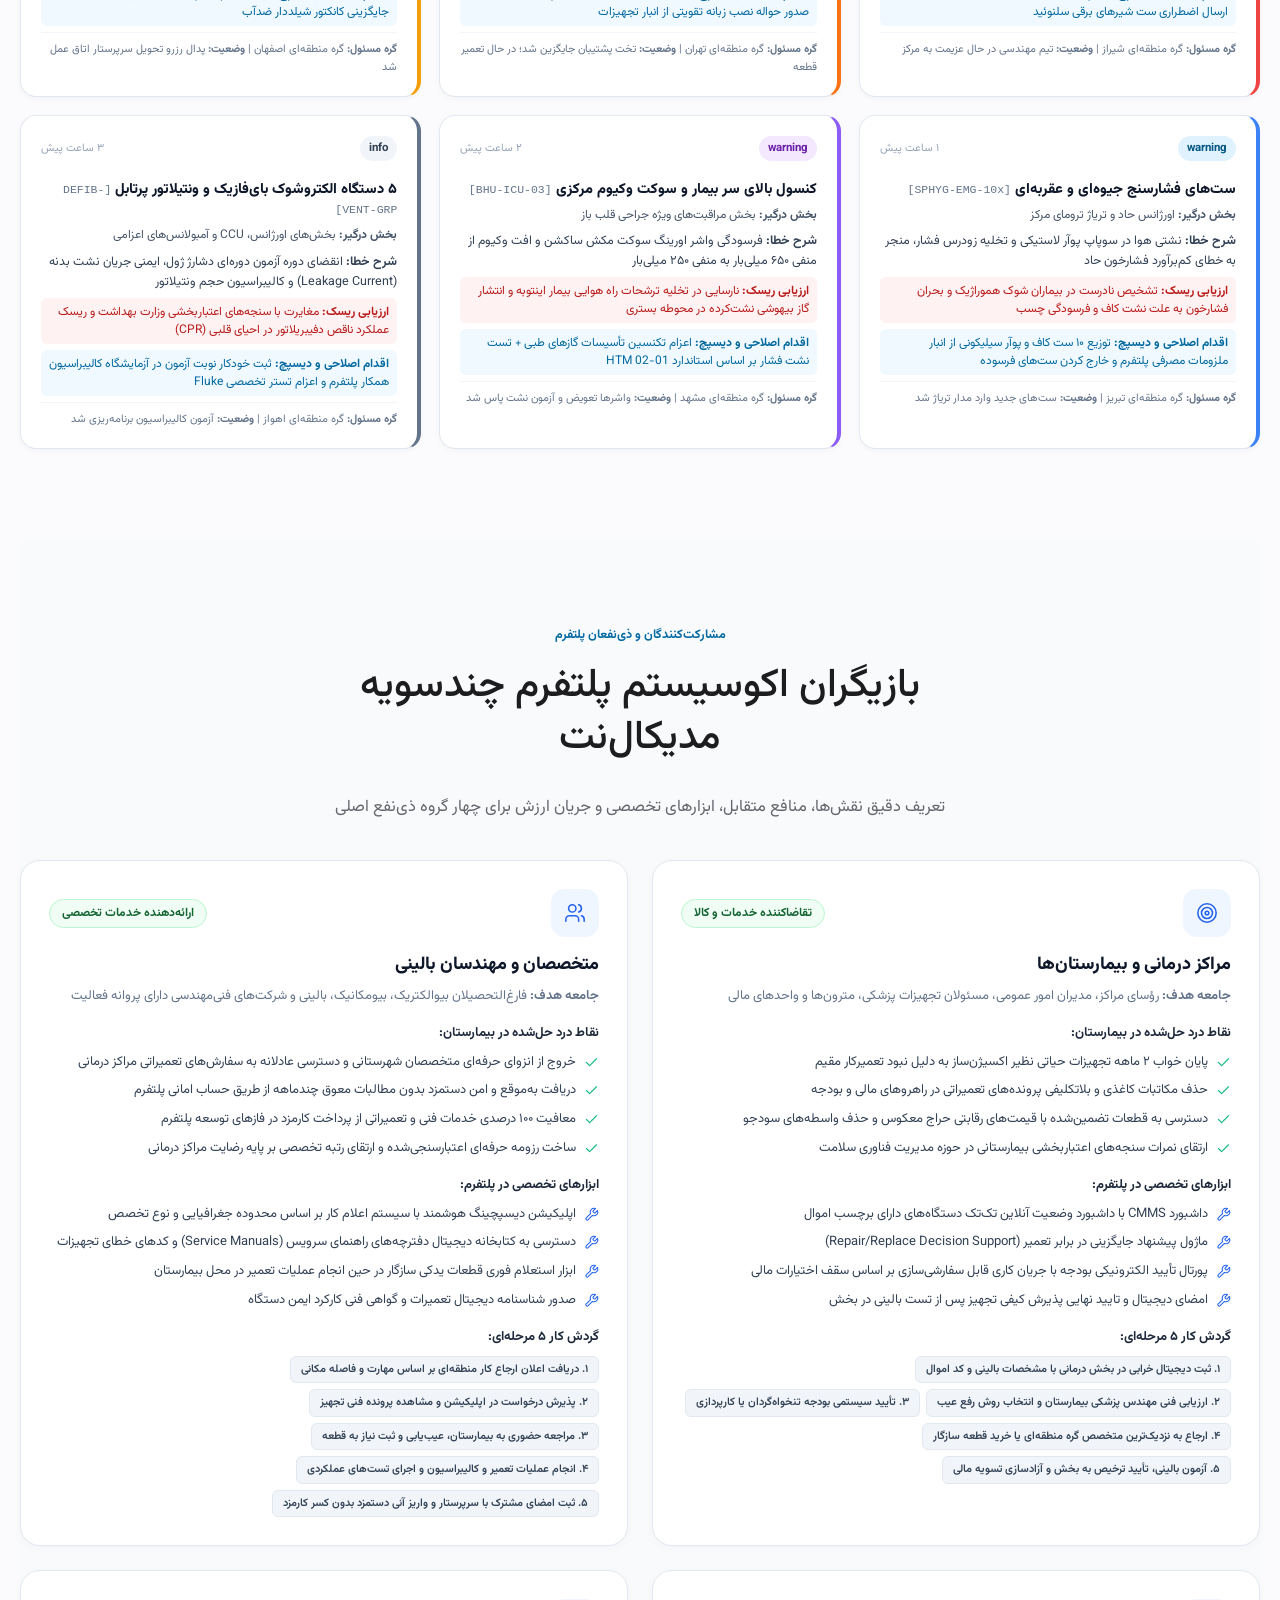
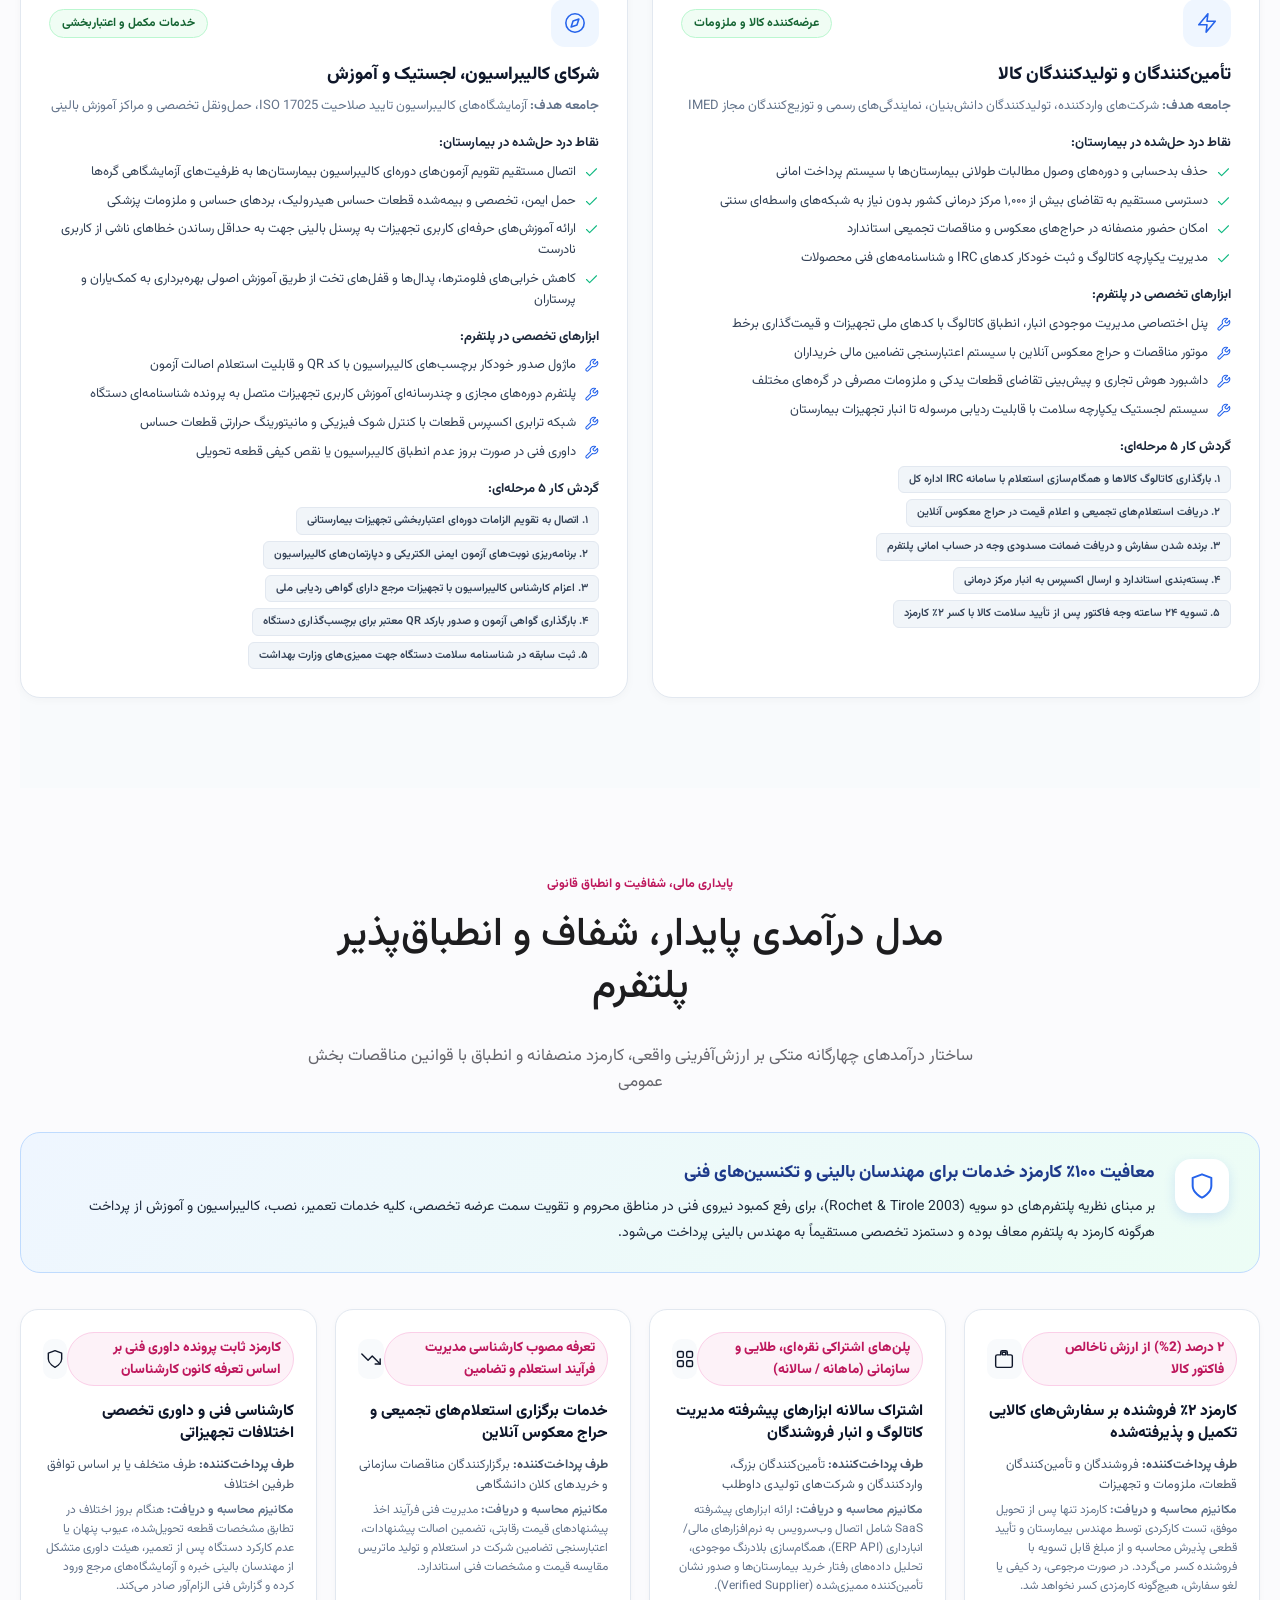
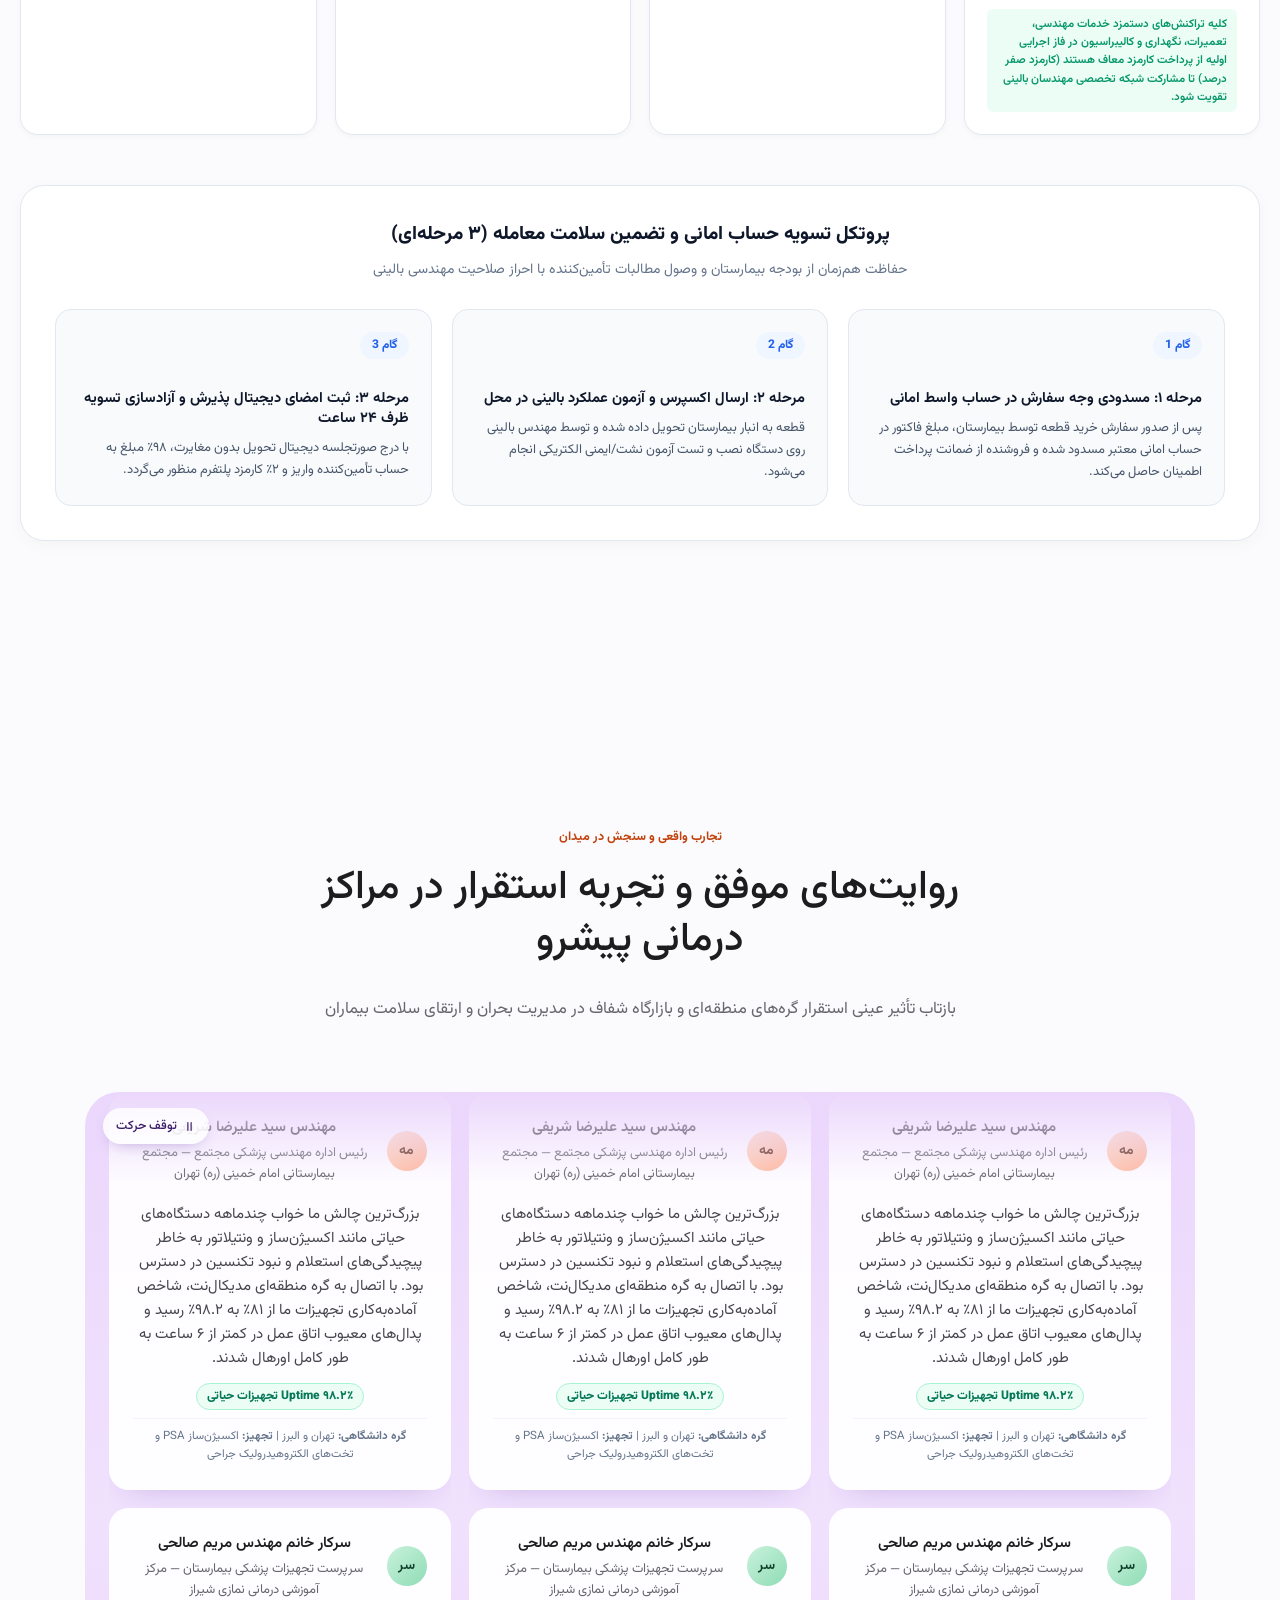
==== commit 6142977a: "feat(design): گذر ۶ قانون UX بر دیزاین سایت - L01 Closure: لبه محوشونده (peek) برای اسکرولرهای افقی " ====
--- a/index.html
+++ b/index.html
@@ -583,7 +583,7 @@
           <b>جدید — پیشخوان یکپارچه منتشر شد</b>
           <span>سفارشات، توکن‌ها، مناقصات، تعمیرات و نیازمندی‌های استانی، همه در یک سامانه با شناسه یکتای ردیابی و کارتابل «در انتظار شما»</span>
         </div>
-        <a href="console.html" class="btn btn--light btn--sm" data-sparkle>
+        <a href="console.html" class="uc-banner__link" data-sparkle>
           <span>ورود به پیشخوان یکپارچه</span>
           <svg class="ic" aria-hidden="true"><use href="#i-arrow-right"/></svg>
         </a>
@@ -625,7 +625,11 @@
           </ul>
           <span class="module-card__cta">ورود به ماژول <svg class="ic" aria-hidden="true"><use href="#i-arrow-right"/></svg></span>
         </a>
-        <a class="module-card" href="students.html" data-reveal>
+      </div>
+
+      <p class="modules-sub" data-reveal>سه ماژول پشتیبان اکوسیستم — اعتماد، سرمایه انسانی و دانش</p>
+      <div class="modules-grid modules-grid--support">
+        <a class="module-card module-card--compact" href="students.html" data-reveal>
           <span class="module-card__no">M4</span>
           <div class="module-card__icon module-card__icon--rose"><svg class="ic" aria-hidden="true"><use href="#i-users"/></svg></div>
           <h3 class="module-card__title">هاب دانشگاه، دانشجویان و کارآموزان</h3>
@@ -637,7 +641,7 @@
           </ul>
           <span class="module-card__cta">ورود به ماژول <svg class="ic" aria-hidden="true"><use href="#i-arrow-right"/></svg></span>
         </a>
-        <a class="module-card" href="odr.html" data-reveal>
+        <a class="module-card module-card--compact" href="odr.html" data-reveal>
           <span class="module-card__no">M5</span>
           <div class="module-card__icon module-card__icon--amber"><svg class="ic" aria-hidden="true"><use href="#i-target"/></svg></div>
           <h3 class="module-card__title">میز داوری آنلاین و حل اختلاف (ODR)</h3>
@@ -649,7 +653,7 @@
           </ul>
           <span class="module-card__cta">ورود به ماژول <svg class="ic" aria-hidden="true"><use href="#i-arrow-right"/></svg></span>
         </a>
-        <a class="module-card" href="academy.html" data-reveal>
+        <a class="module-card module-card--compact" href="academy.html" data-reveal>
           <span class="module-card__no">M6</span>
           <div class="module-card__icon module-card__icon--slate"><svg class="ic" aria-hidden="true"><use href="#i-file-chart"/></svg></div>
           <h3 class="module-card__title">آکادمی و رسانه تخصصی (Knowledge Base)</h3>
--- a/assets/css/module-pages.css
+++ b/assets/css/module-pages.css
@@ -719,16 +719,36 @@
 .uc-num { font-weight: 700; color: #0f172a; white-space: nowrap; }
 .uc-note { margin-top: 10px; font-size: 11px; color: #94a3b8; line-height: 1.9; }
 
-/* one-event-five-sections flow */
+/* L05 connectedness — steps of the flow share one continuous track */
 .uc-flow { padding: 56px var(--gutter) 0; }
-.uc-flow__wrap { max-width: 1160px; margin: 24px auto 0; display: flex; align-items: stretch; justify-content: center; gap: 0; flex-wrap: wrap; }
-.uc-step { background: #fff; border: 1px solid #dbeafe; border-radius: 14px; padding: 14px 16px; display: grid; gap: 6px; align-content: start; flex: 1 1 190px; max-width: 225px; }
-.uc-step__no { font: 800 10.5px/1 var(--font-body); color: #2563eb; letter-spacing: .06em; }
-.uc-step__t { font: 800 13px/1.7 var(--font-body); color: #0f172a; }
-.uc-step__d { font-size: 11px; color: #64748b; line-height: 1.9; }
-.uc-step__d .uc-id { font-size: 10.5px; color: #1e3a8a; }
-.uc-arrowlink { align-self: center; color: #2563eb; padding: 0 7px; font-size: 0; flex: 0 0 auto; }
-.uc-arrowlink .ic { font-size: 19px; }
+.uc-flow__wrap { max-width: 1160px; margin: 28px auto 0; display: flex; align-items: flex-start; justify-content: center; gap: 14px; }
+.uc-step { position: relative; flex: 1 1 0; max-width: 228px; display: grid; justify-items: center; gap: 10px; }
+.uc-step__dot {
+  width: 34px; height: 34px; border-radius: 50%; background: #1d4ed8; color: #fff;
+  display: grid; place-items: center; font: 800 13.5px/1 var(--font-body);
+  border: 3px solid #eff6ff; box-shadow: 0 0 0 1px #bfdbfe; z-index: 1;
+}
+.uc-step:last-child .uc-step__dot { background: #15803d; border-color: #f0fdf4; box-shadow: 0 0 0 1px #86efac; }
+.uc-step::before, .uc-step::after { content: ""; position: absolute; top: 16px; height: 2px; background: #bfdbfe; z-index: 0; }
+.uc-step::before { right: 50%; width: calc(50% + 14px); }
+.uc-step::after { left: 50%; width: calc(50% + 14px); }
+.uc-step:first-child::after { display: none; }
+.uc-step:last-child::before { display: none; }
+.uc-step__card {
+  position: relative; z-index: 1; background: #fff; border: 1px solid #dbeafe; border-radius: 14px;
+  padding: 12px 14px; display: grid; gap: 5px; text-align: center; width: 100%;
+}
+.uc-step__no { font: 800 10px/1 var(--font-body); color: #2563eb; letter-spacing: .06em; }
+.uc-step__t { font: 800 12.5px/1.7 var(--font-body); color: #0f172a; }
+.uc-step__d { font-size: 10.5px; color: #64748b; line-height: 1.9; }
+.uc-step__d .uc-id { font-size: 10px; color: #1e3a8a; }
+@media (max-width: 1024px) {
+  .uc-flow__wrap { flex-direction: column; align-items: center; }
+  .uc-step { flex: 1 1 auto; max-width: 440px; width: 100%; }
+  .uc-step::before { display: none; }
+  .uc-step::after { left: calc(50% - 1px); right: auto; top: 36px; bottom: -14px; width: 2px; height: auto; }
+  .uc-step:last-child::after { display: none; }
+}
 
 /* role cards */
 .uc-roles { padding: 56px var(--gutter) 0; }
@@ -740,15 +760,27 @@
 .uc-role__d { font-size: 10.5px; color: #64748b; line-height: 1.8; text-align: center; }
 
 /* console banner (index #modules) */
+/* L03 banner blindness — important notices must look like content, not ads */
 .uc-banner {
-  max-width: 1160px; margin: 26px auto 6px; display: flex; align-items: center; gap: 14px; flex-wrap: wrap;
-  background: linear-gradient(120deg, #0f172a, #1e3a8a 60%, #1d4ed8); color: #fff;
-  border-radius: 18px; padding: 18px 22px;
-}
-.uc-banner > .ic { font-size: 26px; color: #93c5fd; flex: 0 0 auto; }
-.uc-banner__body { flex: 1 1 260px; display: grid; gap: 4px; }
-.uc-banner__body b { font: 800 14px/1.7 var(--font-body); }
-.uc-banner__body span { font-size: 12px; color: #c7d2fe; line-height: 1.9; }
+  max-width: 1160px; margin: 28px auto 4px; display: flex; align-items: center; gap: 14px; flex-wrap: wrap;
+  background: #fff; color: #0f172a; border: 1px solid #dbeafe; border-inline-start: 4px solid #1d4ed8;
+  border-radius: 16px; padding: 14px 18px;
+}
+.uc-banner > .ic {
+  flex: 0 0 auto; width: 42px; height: 42px; padding: 10px; box-sizing: border-box;
+  background: #eff6ff; border: 1px solid #dbeafe; border-radius: 12px; color: #1d4ed8; font-size: 20px;
+}
+.uc-banner__body { flex: 1 1 260px; display: grid; gap: 3px; }
+.uc-banner__body b { font: 800 13.5px/1.7 var(--font-body); color: #0f172a; }
+.uc-banner__body span { font-size: 12px; color: #64748b; line-height: 1.9; }
+.uc-banner__link {
+  display: inline-flex; align-items: center; gap: 7px; white-space: nowrap;
+  border: 1px solid #bfdbfe; background: #f8fafc; color: #1d4ed8; text-decoration: none;
+  border-radius: 10px; padding: 10px 15px; font: 700 12px/1 var(--font-body);
+  transition: background-color .2s, border-color .2s;
+}
+.uc-banner__link:hover { background: #eff6ff; border-color: #93c5fd; }
+.uc-banner__link .ic { font-size: 14px; }
 
 @media (max-width: 900px) {
   .uc-hero__stats { grid-template-columns: repeat(2, 1fr); }
@@ -761,3 +793,78 @@
   .uc-roles__grid { grid-template-columns: 1fr; }
   .uc-balance-row { grid-template-columns: 1fr; }
 }
+
+/* =========================================================
+   UX-laws pass — L01/L02/L04/L05b/L06
+   ========================================================= */
+/* L01 closure — fade the cut edge so users know there is more to scroll */
+@media (max-width: 800px) {
+  .uc-scroll {
+    -webkit-mask-image: linear-gradient(to left, #000 calc(100% - 26px), transparent 100%);
+    mask-image: linear-gradient(to left, #000 calc(100% - 26px), transparent 100%);
+  }
+}
+@media (max-width: 700px) {
+  .uc-tablist {
+    -webkit-mask-image: linear-gradient(to left, #000 calc(100% - 26px), transparent 100%);
+    mask-image: linear-gradient(to left, #000 calc(100% - 26px), transparent 100%);
+  }
+}
+@media (max-width: 560px) {
+  .role-bar__inner, .dashdemo-side nav {
+    -webkit-mask-image: linear-gradient(to left, #000 calc(100% - 22px), transparent 100%);
+    mask-image: linear-gradient(to left, #000 calc(100% - 22px), transparent 100%);
+  }
+}
+
+/* L02 figure-ground — dim the page behind the open mobile menu */
+.menu-scrim {
+  position: fixed; inset: 0; z-index: 40; background: rgba(15, 23, 42, 0);
+  pointer-events: none; transition: background-color .3s ease;
+}
+.menu-scrim.is-open {
+  background: rgba(15, 23, 42, .52); pointer-events: auto;
+  -webkit-backdrop-filter: blur(3px); backdrop-filter: blur(3px);
+}
+@media (min-width: 1341px) { .menu-scrim { display: none; } }
+
+/* L04 Parkinson's law — mark prefilled fields, cut keystrokes */
+.auto-tag {
+  display: inline-block; vertical-align: middle; background: #dcfce7; color: #15803d;
+  border: 1px solid #bbf7d0; font: 700 9px/1 var(--font-body); padding: 3px 7px;
+  border-radius: 999px; margin-inline-start: 6px; white-space: nowrap;
+}
+.auto-tag .ic { font-size: 9px; }
+.dd-autonote { display: flex; align-items: center; gap: 6px; font: 700 10.5px/1.8 var(--font-body); color: #15803d; margin: 0; }
+.dd-autonote .ic { font-size: 12px; flex: 0 0 auto; }
+.mock-hint { font-size: 10.5px; color: #64748b; line-height: 1.9; margin: 2px 0 0; }
+
+/* L05b connectedness — lifecycle chips connected by short tracks */
+.uc-cycle { display: flex; flex-wrap: wrap; align-items: center; justify-content: center; margin-bottom: 14px; }
+.cycle-chip {
+  position: relative; background: #eff6ff; border: 1px solid #bfdbfe; color: #1e40af;
+  font: 700 10.5px/1 var(--font-body); padding: 7px 12px; border-radius: 999px; white-space: nowrap;
+}
+.cycle-chip + .cycle-chip { margin-inline-start: 16px; }
+.cycle-chip + .cycle-chip::before {
+  content: ""; position: absolute; inset-inline-start: -14px; top: 50%;
+  width: 12px; height: 2px; background: #93c5fd;
+}
+.cycle-chip:last-child { background: #dcfce7; border-color: #86efac; color: #15803d; }
+.cycle-chip:last-child::before { background: #86efac; }
+
+/* L06 choice overload — three primary paths up front, support modules compact */
+.modules-sub {
+  display: flex; align-items: center; gap: 14px; max-width: 1160px; margin: 30px auto 14px;
+  color: #64748b; font: 700 12px/1 var(--font-body);
+}
+.modules-sub::before, .modules-sub::after { content: ""; height: 1px; background: #e2e8f0; flex: 1; }
+.modules-grid--support { margin-top: 0; }
+.module-card--compact { padding: 16px 18px; gap: 9px; }
+.module-card--compact .module-card__icon { width: 38px; height: 38px; border-radius: 11px; font-size: 17px; }
+.module-card--compact .module-card__no { top: 13px; left: 15px; font-size: 10.5px; }
+.module-card--compact .module-card__title { font: 800 14px/1.7 var(--font-body); }
+.module-card--compact .module-card__desc { font-size: 11.5px; line-height: 1.9; }
+.module-card--compact .module-card__list { gap: 5px; }
+.module-card--compact .module-card__list li:not(:first-child) { display: none; }
+.module-card--compact .module-card__cta { font-size: 11.5px; }
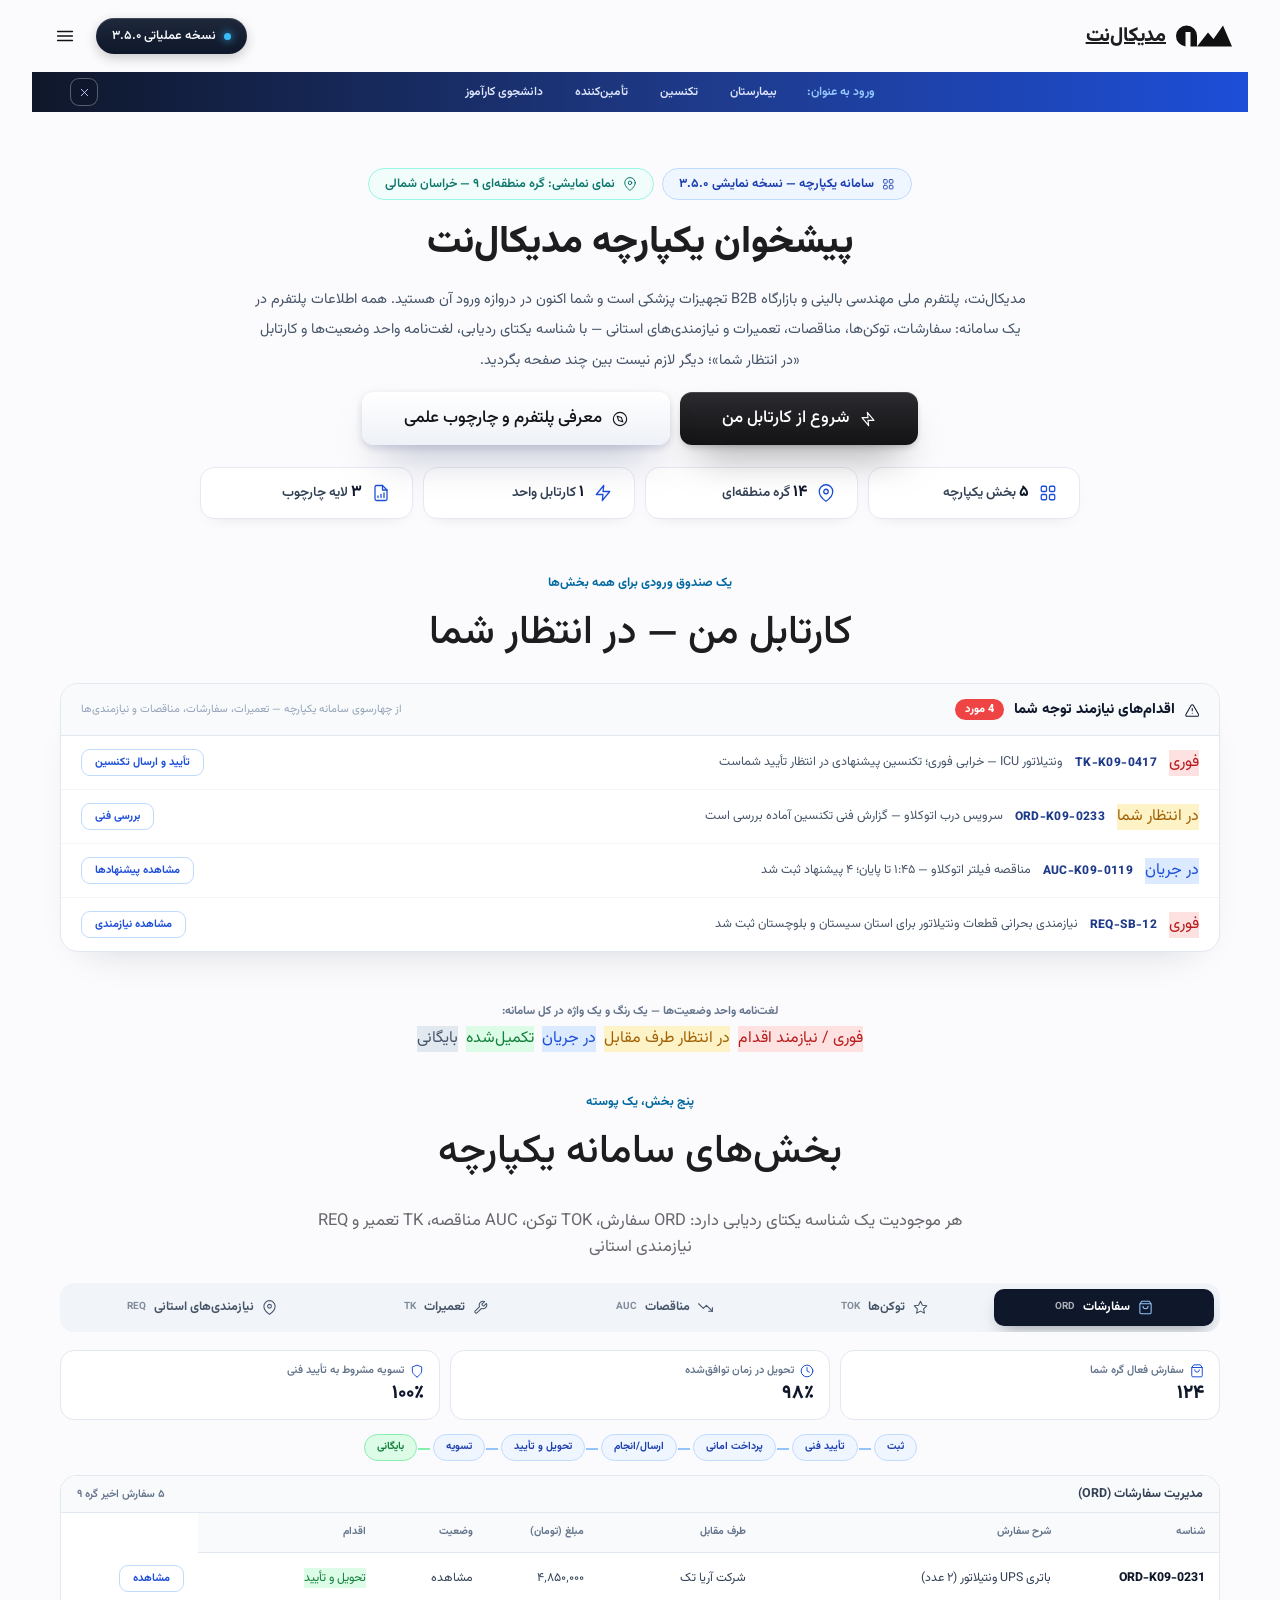
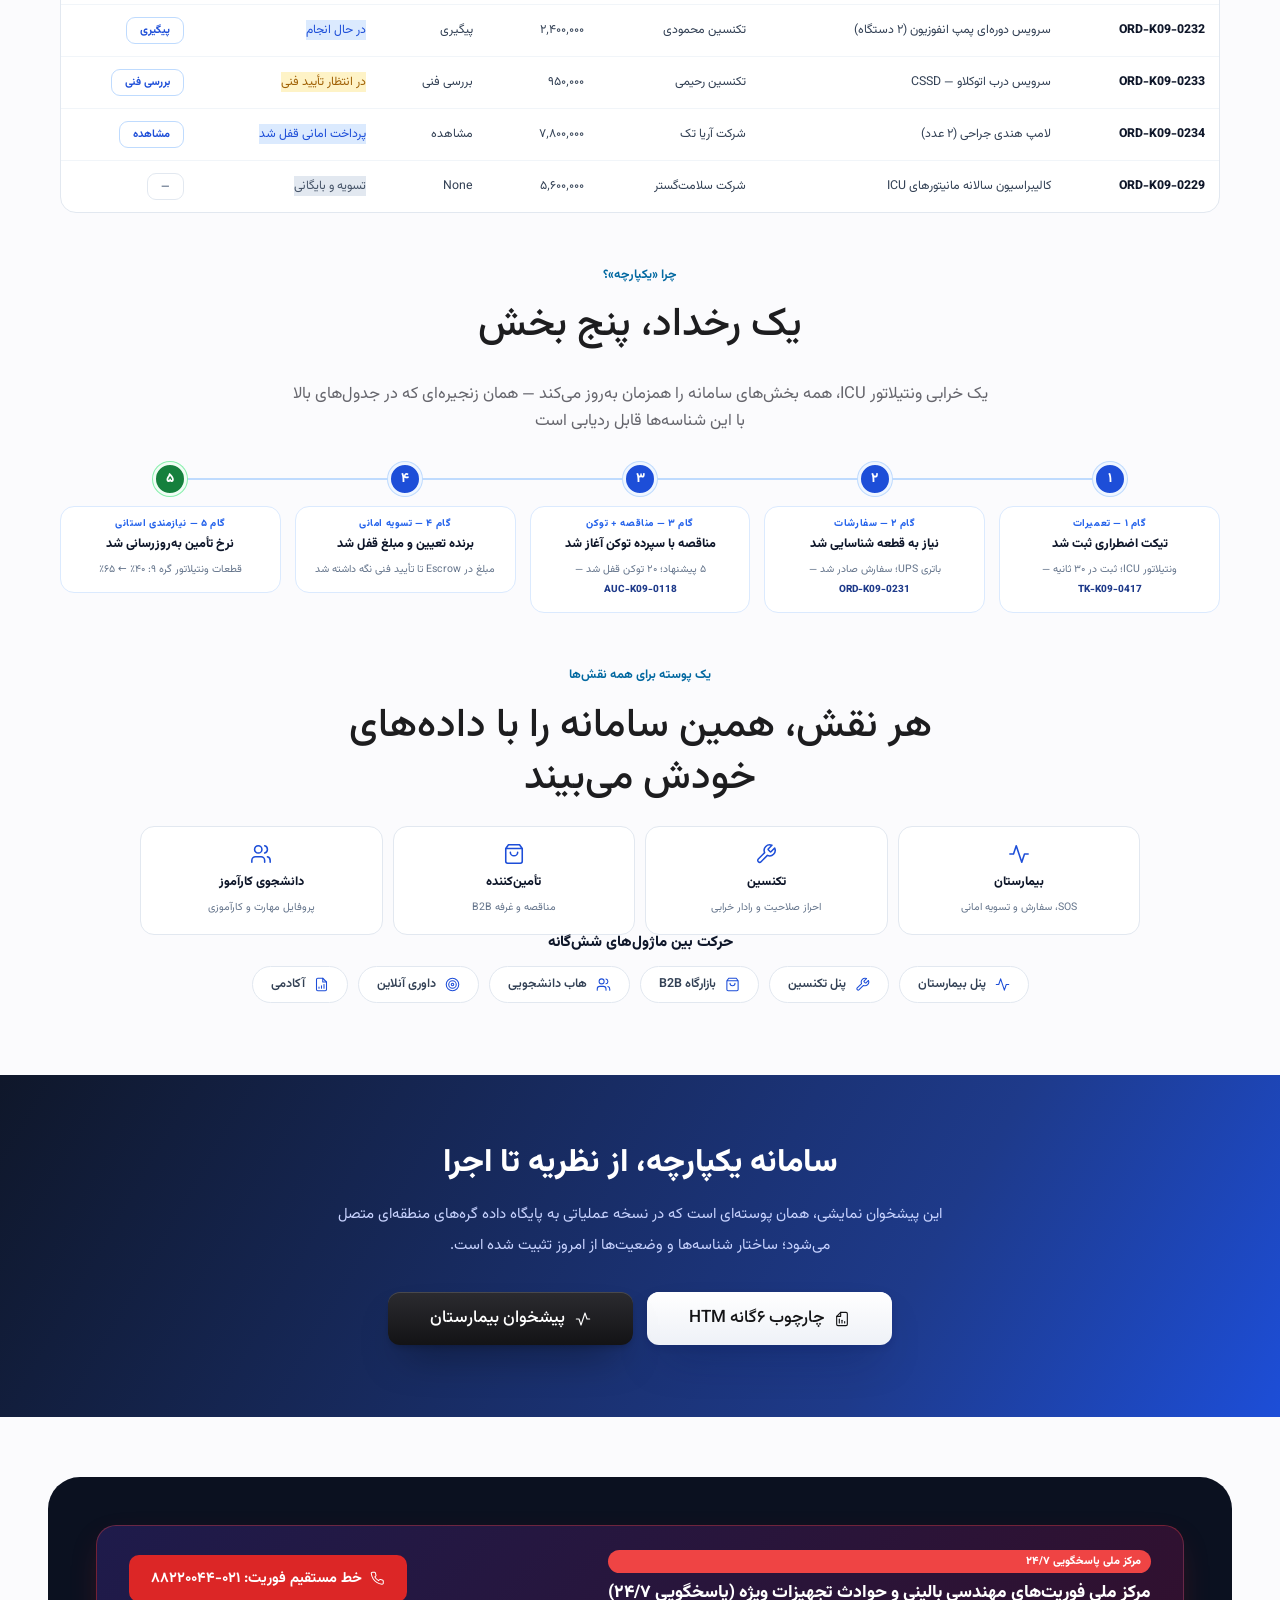
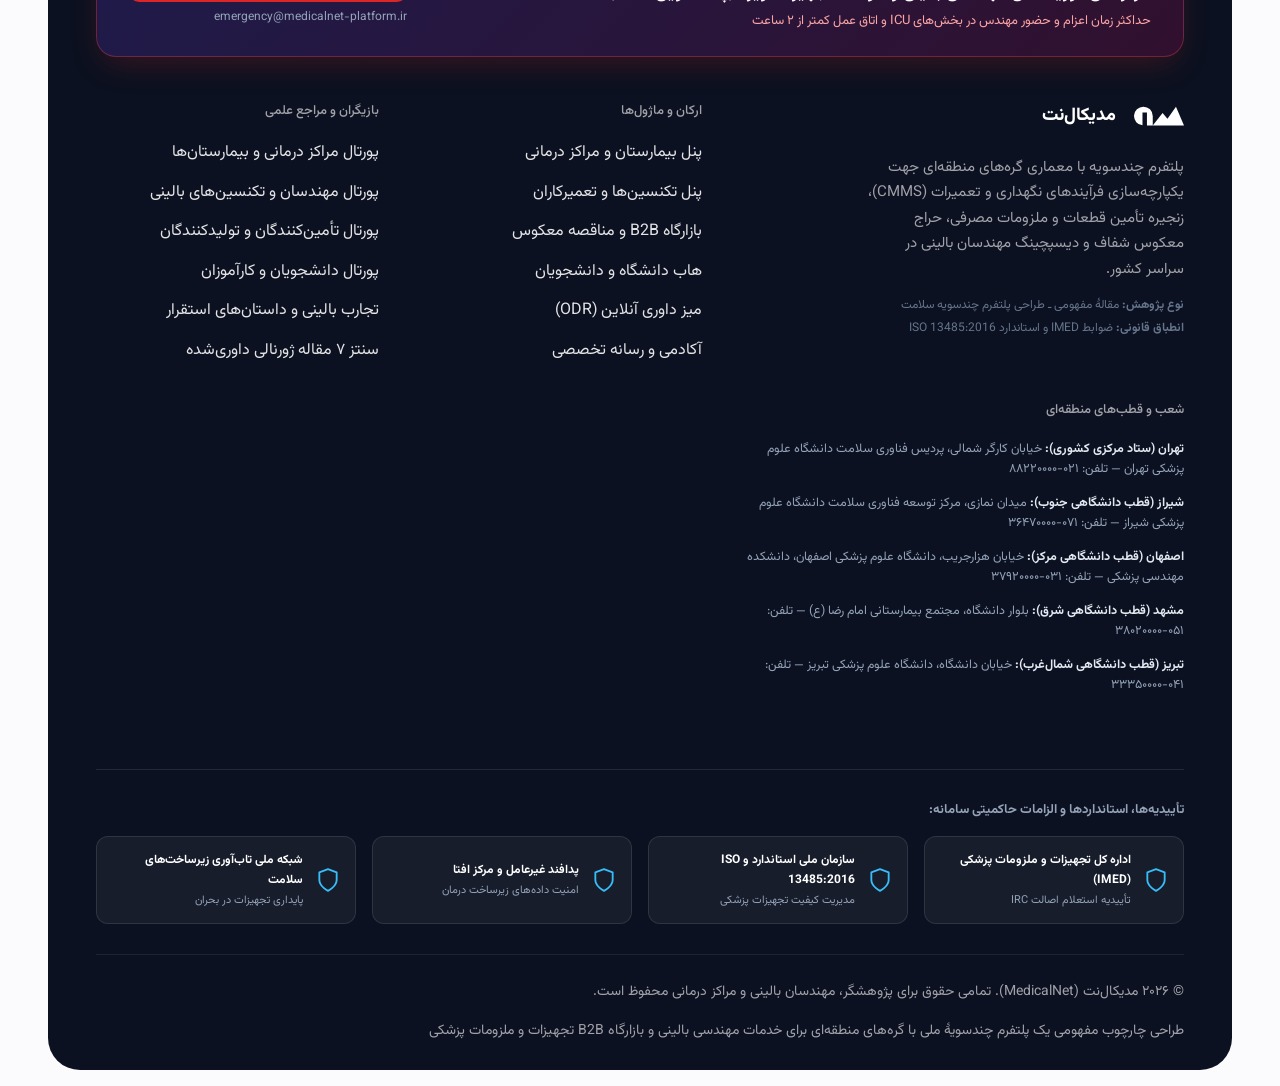
==== commit 5b2792c7: "feat(ia): پیشخوان یکپارچه به‌عنوان دروازه سایت — صفحه معرفی به about.html منتقل شد - index.html اکنو" ====
--- a/index.html
+++ b/index.html
@@ -4,12 +4,12 @@
   <meta charset="utf-8">
   <meta name="viewport" content="width=device-width, initial-scale=1">
   <meta name="referrer" content="strict-origin-when-cross-origin">
-  <title>مدیکال‌نت | سامانه جامع مهندسی بالینی و بازارگاه B2B تجهیزات و ملزومات پزشکی کشور</title>
-  <meta name="description" content="پیوند هوشمند درخواست فنی، تدارکات بیمارستانی، گره‌های منطقه‌ای و زنجیره تأمین سلامت">
+  <title>مدیکال‌نت | پیشخوان یکپارچه مدیریت تجهیزات پزشکی — سفارشات، توکن‌ها، مناقصات، تعمیرات</title>
+  <meta name="description" content="سامانه یکپارچه مدیکال‌نت: مدیریت سفارشات، کیف توکن، مناقصات معکوس، تیکت‌های تعمیر و نیازمندی‌های استانی در یک پوسته واحد با شناسه یکتای ردیابی و کارتابل «در انتظار شما».">
   <meta name="theme-color" content="#1d4ed8">
   <meta property="og:type" content="website">
-  <meta property="og:title" content="مدیکال‌نت | سامانه جامع مهندسی بالینی و بازارگاه B2B تجهیزات و ملزومات پزشکی کشور">
-  <meta property="og:description" content="پیوند هوشمند درخواست فنی، تدارکات بیمارستانی، گره‌های منطقه‌ای و زنجیره تأمین سلامت">
+  <meta property="og:title" content="مدیکال‌نت | پیشخوان یکپارچه مدیریت تجهیزات پزشکی — سفارشات، توکن‌ها، مناقصات، تعمیرات">
+  <meta property="og:description" content="سامانه یکپارچه مدیکال‌نت: مدیریت سفارشات، کیف توکن، مناقصات معکوس، تیکت‌های تعمیر و نیازمندی‌های استانی در یک پوسته واحد با شناسه یکتای ردیابی و کارتابل «در انتظار شما».">
   <meta property="og:url" content="https://avazpoors-stack.github.io/MedicalNet/">
   <meta property="og:image" content="https://avazpoors-stack.github.io/MedicalNet/assets/img/og-image.jpg">
   <meta property="og:image:width" content="1200">
@@ -17,8 +17,8 @@
   <meta property="og:image:alt" content="نمای پیشخوان سامانه مدیکال‌نت — پلتفرم ملی مهندسی بالینی و بازارگاه B2B تجهیزات پزشکی">
   <meta property="og:locale" content="fa_IR">
   <meta name="twitter:card" content="summary_large_image">
-  <meta name="twitter:title" content="مدیکال‌نت | سامانه جامع مهندسی بالینی و بازارگاه B2B تجهیزات و ملزومات پزشکی کشور">
-  <meta name="twitter:description" content="پیوند هوشمند درخواست فنی، تدارکات بیمارستانی، گره‌های منطقه‌ای و زنجیره تأمین سلامت">
+  <meta name="twitter:title" content="مدیکال‌نت | پیشخوان یکپارچه مدیریت تجهیزات پزشکی — سفارشات، توکن‌ها، مناقصات، تعمیرات">
+  <meta name="twitter:description" content="سامانه یکپارچه مدیکال‌نت: مدیریت سفارشات، کیف توکن، مناقصات معکوس، تیکت‌های تعمیر و نیازمندی‌های استانی در یک پوسته واحد با شناسه یکتای ردیابی و کارتابل «در انتظار شما».">
   <meta name="twitter:image" content="https://avazpoors-stack.github.io/MedicalNet/assets/img/og-image.jpg">
   <link rel="canonical" href="https://avazpoors-stack.github.io/MedicalNet/">
   <link rel="icon" href="assets/img/favicon.svg" type="image/svg+xml">
@@ -27,7 +27,6 @@
   <link rel="stylesheet" href="https://fonts.googleapis.com/css2?family=Vazirmatn:wght@100..900&display=swap">
   <link rel="preload" href="assets/fonts/outfit-var.woff2" as="font" type="font/woff2" crossorigin>
   <link rel="preload" href="assets/fonts/dm-sans-var.woff2" as="font" type="font/woff2" crossorigin>
-  <link rel="preload" href="assets/img/hero-bg.webp" as="image" type="image/webp" fetchpriority="high">
   <link rel="stylesheet" href="assets/css/style.css">
   <link rel="stylesheet" href="assets/css/medicalnet-components.css">
   <link rel="stylesheet" href="assets/css/rtl-override.css">
@@ -38,7 +37,6 @@
 <body id="top">
   <a class="skip-link" href="#main">پرش به محتوای اصلی</a>
 
-  <!-- ============ SVG Sprite (Icons & Brand Mark) ============ -->
   <svg class="sprite" aria-hidden="true" focusable="false" xmlns="http://www.w3.org/2000/svg">
     <symbol id="logo-mark" viewBox="0 0 112 48"><path d="M21 3A21 21 0 0 0 19 44.9V16H29V45H42V24A21 21 0 0 0 21 3Z"/><path d="M42 45 64 17 75 30 94 3 112 45Z"/></symbol>
     <symbol id="i-shield" viewBox="0 0 24 24"><path d="M12 22s8-4 8-10V5l-8-3-8 3v7c0 6 8 10 8 10z"/></symbol>
@@ -86,7 +84,7 @@
   <!-- ============ Header & Navigation ============ -->
   <header class="site-header" id="site-header">
     <div class="site-header__inner">
-      <a class="brand" href="#top" aria-label="مدیکال‌نت — صفحه اصلی پلتفرم ملی مهندسی بالینی">
+      <a class="brand" href="index.html" aria-label="مدیکال‌نت — صفحه اصلی پلتفرم ملی مهندسی بالینی">
         <svg class="brand__mark" viewBox="0 0 112 48" aria-hidden="true"><use href="#logo-mark"/></svg>
         <div class="brand__text-group">
           <span class="brand__name">مدیکال‌نت</span>
@@ -95,7 +93,7 @@
       </a>
       <nav class="nav" aria-label="ناوبری اصلی پلتفرم">
         <span class="nav__pill" aria-hidden="true"></span>
-        <a class="nav__link is-active" href="#hero" aria-current="page">خانه</a>
+        <a class="nav__link" href="index.html">خانه</a>
         <a class="nav__link" href="hospital.html">پنل بیمارستان</a>
         <a class="nav__link" href="technicians.html">پنل تکنسین</a>
         <a class="nav__link" href="marketplace.html">بازارگاه B2B</a>
@@ -105,7 +103,7 @@
       </nav>
       <div class="site-header__actions">
         <span class="badge-version" title="نسخه عملیاتی منطبق بر مقاله پژوهشی">نسخه عملیاتی ۳.۵.۰</span>
-        <a href="console.html" class="btn btn--dark btn--sm" data-sparkle>
+        <a href="index.html" class="btn btn--dark btn--sm" data-sparkle>
           <span>ورود به پورتال</span>
           <svg class="ic" aria-hidden="true"><use href="#i-arrow-right"/></svg>
         </a>
@@ -118,10 +116,10 @@
       <div class="role-bar__inner">
         <span class="role-bar__label">ورود به عنوان:</span>
         <nav class="role-switch" aria-label="انتخاب نقش کاربری و ورود به پیشخوان متناظر">
-          <a class="role-switch__btn" href="hospital.html">بیمارستان</a>
-          <a class="role-switch__btn" href="technicians.html">تکنسین</a>
-          <a class="role-switch__btn" href="marketplace.html">شرکت تأمین‌کننده</a>
-          <a class="role-switch__btn" href="students.html">دانشجوی کارآموز</a>
+        <a class="role-switch__btn" href="hospital.html">بیمارستان</a>
+        <a class="role-switch__btn" href="technicians.html">تکنسین</a>
+        <a class="role-switch__btn" href="marketplace.html">تأمین‌کننده</a>
+        <a class="role-switch__btn" href="students.html">دانشجوی کارآموز</a>
         </nav>
       </div>
       <button class="role-bar__toggle" type="button" aria-controls="role-bar" aria-expanded="true" aria-label="بستن نوار انتخاب نقش">
@@ -133,8 +131,8 @@
       <svg class="ic" aria-hidden="true"><use href="#i-chevron-down"/></svg>
     </button>
     <div class="mobile-menu" id="mobile-menu" hidden>
-      <a href="#hero">خانه</a>
-      <a href="console.html">پیشخوان یکپارچه (سفارشات، توکن‌ها، مناقصات، تعمیرات)</a>
+      <a href="index.html">خانه — پیشخوان یکپارچه</a>
+      <a href="about.html">معرفی پلتفرم و چارچوب علمی</a>
       <a href="hospital.html">پنل بیمارستان و مراکز درمانی</a>
       <a href="technicians.html">پنل تکنسین‌ها و تعمیرکاران</a>
       <a href="marketplace.html">بازارگاه B2B تأمین‌کنندگان</a>
@@ -142,1573 +140,298 @@
       <a href="odr.html">میز داوری آنلاین (ODR)</a>
       <a href="academy.html">آکادمی و رسانه تخصصی</a>
       <div class="mobile-menu__actions">
-        <a href="#modules" class="btn btn--dark btn--sm mobile-menu-btn">ورود به پورتال مهندسی بالینی</a>
+        <a href="about.html#modules" class="btn btn--dark btn--sm mobile-menu-btn">انتخاب پیشخوان نقش شما</a>
       </div>
     </div>
   </header>
 
   <main id="main" class="page">
-    <!-- ============ ۱. بخش هیرو (Hero Section) ============ -->
-    <section class="hero" id="hero" aria-labelledby="hero-title" role="region">
-      <div class="hero__bg" aria-hidden="true"></div>
-      <div class="hero__content">
-        <!-- Hero Trust & Compliance Badges -->
-        <div class="hero__badges intro intro--1">
-          <span class="hero__badge">
-            <svg class="ic" aria-hidden="true"><use href="#i-shield"/></svg>
-            <span>منطبق با ضوابط اداره کل تجهیزات پزشکی (IMED)</span>
-          </span>
-          <span class="hero__badge">
-            <svg class="ic" aria-hidden="true"><use href="#i-grid"/></svg>
-            <span>شبکه توزیع‌یافته ۱۴ گره منطقه‌ای دانشگاه‌های علوم پزشکی</span>
-          </span>
-          <span class="hero__badge">
-            <svg class="ic" aria-hidden="true"><use href="#i-target"/></svg>
-            <span>انطباق با استانداردهای مدیریت کیفیت تجهیزات پزشکی ISO 13485:2016</span>
-          </span>
-          <span class="hero__badge">
-            <svg class="ic" aria-hidden="true"><use href="#i-trend"/></svg>
-            <span>پلتفرم ملی ارتقای تاب‌آوری زیرساخت‌های درمانی</span>
-          </span>
-          <span class="hero__badge">
-            <svg class="ic" aria-hidden="true"><use href="#i-zap"/></svg>
-            <span>مدل حراج معکوس با کارمزد منصفانه ۲٪ فروشنده در کالای پذیرفته‌شده</span>
-          </span>
-        </div>
-
-        <h1 class="hero__title intro intro--2" id="hero-title">پلتفرم ملی مهندسی بالینی و شبکه تخصصی B2B تجهیزات و ملزومات پزشکی</h1>
-        <p class="hero__lead intro intro--3">پایان توقف‌های فرسایشی تجهیزات حیاتی بیمارستان‌ها؛ از اعزام فوری مهندسان بالینی در گره‌های منطقه‌ای تا حراج معکوس شفاف قطعات سازگار و ملزومات مصرفی با تسویه تضمین‌شده.</p>
-        <p class="hero__sublead intro intro--4">مدیکال‌نت با یکپارچه‌سازی اعلام خرابی بالینی، توجیه فنی مهندسی، گردش کار بودجه بیمارستانی و بازارگاه تخصصی قطعات، زمان خواب تجهیزات حیاتی مراکز درمانی را از ماه‌ها به چند ساعت تقلیل داده و تاب‌آوری مراکز درمانی کشور را متحول می‌کند.</p>
-
-        <!-- 3 CTA Buttons with Sparkles -->
-        <div class="hero__actions intro intro--4">
-          <a href="hospital.html" class="btn btn--light btn--lg" data-sparkle>
-            <svg class="ic" aria-hidden="true"><use href="#i-shield"/></svg>
-            <span>ورود به پورتال مهندسی بالینی بیمارستان</span>
-          </a>
-          <a href="#modules" class="btn btn--dark btn--lg" data-sparkle>
-            <svg class="ic" aria-hidden="true"><use href="#i-users"/></svg>
-            <span>ثبت‌نام تأمین‌کنندگان، کالیبراسیون و مهندسان بالینی</span>
-          </a>
-          <a href="#capabilities" class="btn btn-outline-hero btn--lg" data-sparkle>
-            <svg class="ic" aria-hidden="true"><use href="#i-file-chart"/></svg>
-            <span>مشاهده مستندات معماری پلتفرم</span>
-          </a>
-        </div>
-
-        <!-- 4 Live Stats Counters -->
-        <div class="hero__stats-grid intro intro--5">
-          <div class="stat-card">
-            <div class="stat-card__top">
-              <span class="stat-card__icon"><svg class="ic" aria-hidden="true"><use href="#i-map-pin"/></svg></span>
-              <span class="stat-card__change">+۳ قطب جدید در سال جاری</span>
-            </div>
-            <div class="stat-card__val">
-              <span data-count="14" data-decimals="0">14</span>
-            </div>
-            <div class="stat-card__lbl">گره‌های منطقه‌ای فعال</div>
-            <div class="stat-card__desc">پوشش سراسری بیمارستان‌های دانشگاهی، تأمین اجتماعی و خصوصی کشور بدون نیاز به مرکزگرایی پایتخت</div>
-          </div>
-          <div class="stat-card">
-            <div class="stat-card__top">
-              <span class="stat-card__icon"><svg class="ic" aria-hidden="true"><use href="#i-users"/></svg></span>
-              <span class="stat-card__change">۱۰۰٪ احراز صلاحیت فنی و مدارک</span>
-            </div>
-            <div class="stat-card__val">
-              <span data-count="850" data-decimals="0">850</span>
-              <span class="stat-card__suffix">+</span>
-            </div>
-            <div class="stat-card__lbl">مهندسان و تکنسین‌های ارزیابی‌شده</div>
-            <div class="stat-card__desc">پوشش تخصصی بیوالکتریک، بیومکانیک، گازهای طبی، تصویربرداری و تجهیزات اتاق عمل</div>
-          </div>
-          <div class="stat-card">
-            <div class="stat-card__top">
-              <span class="stat-card__icon"><svg class="ic" aria-hidden="true"><use href="#i-cart"/></svg></span>
-              <span class="stat-card__change">دارای شناسنامه فنی و اصالت IRC</span>
-            </div>
-            <div class="stat-card__val">
-              <span data-count="32000" data-decimals="0">32000</span>
-            </div>
-            <div class="stat-card__lbl">قطعات یدکی و ملزومات کاتالوگ‌شده</div>
-            <div class="stat-card__desc">دسته‌بندی در سه گروه اصلی: قطعات یدکی سازگار، ملزومات مصرفی و تجهیزات پزشکی سرمایه‌ای</div>
-          </div>
-          <div class="stat-card">
-            <div class="stat-card__top">
-              <span class="stat-card__icon"><svg class="ic" aria-hidden="true"><use href="#i-trending-up"/></svg></span>
-              <span class="stat-card__change">-۷۸٪ کاهش زمان توقف</span>
-            </div>
-            <div class="stat-card__val">
-              <span data-count="96.4" data-decimals="1">96.4</span>
-            </div>
-            <div class="stat-card__lbl">شاخص آماده‌به‌کاری و تاب‌آوری تجهیزات</div>
-            <div class="stat-card__desc">کاهش میانگین زمان توقف دستگاه‌های حیاتی از ۵۴ روز (اعزام سنتی) به زیر ۴۸ ساعت</div>
-          </div>
+
+    <!-- ============ Unified console hero ============ -->
+    <section class="uc-hero" aria-labelledby="uc-hero-title">
+      <div class="uc-hero__inner">
+        <div class="uc-hero__badges">
+          <span class="module-badge"><svg class="ic" aria-hidden="true"><use href="#i-grid"/></svg>سامانه یکپارچه — نسخه نمایشی ۳.۵.۰</span>
+          <span class="role-chip"><svg class="ic" aria-hidden="true"><use href="#i-map-pin"/></svg>نمای نمایشی: گره منطقه‌ای ۹ — خراسان شمالی</span>
+        </div>
+        <h1 class="uc-hero__title" id="uc-hero-title">پیشخوان یکپارچه مدیکال‌نت</h1>
+        <p class="uc-hero__lead">مدیکال‌نت، پلتفرم ملی مهندسی بالینی و بازارگاه B2B تجهیزات پزشکی است و شما اکنون در دروازه ورود آن هستید. همه اطلاعات پلتفرم در یک سامانه: سفارشات، توکن‌ها، مناقصات، تعمیرات و نیازمندی‌های استانی — با شناسه یکتای ردیابی، لغت‌نامه واحد وضعیت‌ها و کارتابل «در انتظار شما»؛ دیگر لازم نیست بین چند صفحه بگردید.</p>
+        <div class="uc-hero__actions">
+          <a href="#uc-worklist" class="btn btn--dark btn--lg" data-sparkle><svg class="ic" aria-hidden="true"><use href="#i-zap"/></svg><span>شروع از کارتابل من</span></a>
+          <a href="about.html#framework" class="btn btn--light btn--lg" data-sparkle><svg class="ic" aria-hidden="true"><use href="#i-compass"/></svg><span>معرفی پلتفرم و چارچوب علمی</span></a>
+        </div>
+        <div class="uc-hero__stats">
+        <div class="mini-stat"><svg class="ic" aria-hidden="true"><use href="#i-grid"/></svg><span><b>۵</b> بخش یکپارچه</span></div>        <div class="mini-stat"><svg class="ic" aria-hidden="true"><use href="#i-map-pin"/></svg><span><b>۱۴</b> گره منطقه‌ای</span></div>        <div class="mini-stat"><svg class="ic" aria-hidden="true"><use href="#i-zap"/></svg><span><b>۱</b> کارتابل واحد</span></div>        <div class="mini-stat"><svg class="ic" aria-hidden="true"><use href="#i-file-chart"/></svg><span><b>۳</b> لایه چارچوب</span></div>
         </div>
       </div>
     </section>
 
-    <!-- ============ ۲. پیشخوان عملیات بیمارستان (CMMS & Procurement Operations Mock) ============ -->
-    <section class="section dashboard-section" id="dashboard" aria-labelledby="dash-title" role="region">
+    <!-- ============ کارتابل من — single inbox across all sections ============ -->
+    <section class="uc-worklist" id="uc-worklist" aria-labelledby="uc-worklist-title">
       <header class="section__head" data-reveal>
-        <p class="eyebrow eyebrow--blue">میز کار مهندسی بالینی بیمارستان</p>
-        <h2 class="h2" id="dash-title">میز کار و داشبورد یکپارچه عملیات مهندسی بالینی و تدارکات (CMMS &amp; Procurement Portal)</h2>
-        <p class="lead">پایش برخط وضعیت ۱,۵۳۰ دستگاه پزشکی، ردیابی تخصیص بودجه و دیسپچینگ منطقه‌ای</p>
+        <p class="eyebrow eyebrow--blue">یک صندوق ورودی برای همه بخش‌ها</p>
+        <h2 class="h2" id="uc-worklist-title">کارتابل من — در انتظار شما</h2>
       </header>
-
-      <div class="hero__dash-wrap" data-scroll-scale="0.9">
-        <div class="dash-frame">
-          <div class="dash-fit" id="dash-fit">
-            <div class="dash" id="dash">
-              <!-- Top Bar -->
-              <div class="dash__top">
-                <div class="dash__top-brand">
-                  <svg class="dash__logo" viewBox="0 0 112 48" aria-hidden="true"><use href="#logo-mark"/></svg>
-                  <span class="dash__top-title">مدیکال‌نت CMMS</span>
-                </div>
-                <div class="dash__search">
-                  <svg class="ic" aria-hidden="true"><use href="#i-search"/></svg>
-                  <input type="text" id="dash-search" placeholder="جست‌وجوی شناسه تجهیز (Asset ID)، شماره پرونده، نام قطعه یدکی، کد IRC یا شرح عیب بالینی..." aria-label="جست‌وجو در پیشخوان مهندسی بالینی">
-                </div>
-                <div class="dash__top-actions">
-                  <span class="dash__status-badge"><span class="pulse-dot"></span> پورتال فعال بیمارستان امام خمینی (ره)</span>
-                  <button class="icon-btn" type="button" aria-label="پیام‌ها و هشدارهای سیستم">
-                    <svg class="ic" aria-hidden="true"><use href="#i-alert-triangle"/></svg>
-                  </button>
-                  <div class="dash__avatar" title="مهندس ناظر بالینی">م.ش</div>
-                </div>
-              </div>
-
-              <!-- Dashboard Body (Sidebar + Main) -->
-              <div class="dash__body">
-                <!-- Sidebar with 6 Modules -->
-                <aside class="dash__side" aria-label="منوی ماژول‌های CMMS">
-                  <div class="side-label">سامانه یکپارچه مهندسی بالینی</div>
-                  <ul class="side-list">
-                    <li>
-                      <a class="side-item is-current" href="#dashboard" aria-current="page" data-side-item>
-                        <svg class="ic" aria-hidden="true"><use href="#i-tool"/></svg>
-                        <span class="side-item__text">کارتابل درخواست‌های فنی و عیب‌یابی</span>
-                        <span class="side-badge">۱۲ درخواست نیازمند اقدام</span>
-                      </a>
-                    </li>
-                    <li>
-                      <a class="side-item" href="#dashboard" data-side-item>
-                        <svg class="ic" aria-hidden="true"><use href="#i-wallet"/></svg>
-                        <span class="side-item__text">پیگیری وضعیت بودجه و تأییدیه‌های مالی</span>
-                        <span class="side-badge">۴ تاییدیه معلق</span>
-                      </a>
-                    </li>
-                    <li>
-                      <a class="side-item" href="#dashboard" data-side-item>
-                        <svg class="ic" aria-hidden="true"><use href="#i-cart"/></svg>
-                        <span class="side-item__text">بازارگاه تخصصی قطعات سازگار و ملزومات</span>
-                        <span class="side-badge">۵۴ استعلام فعال</span>
-                      </a>
-                    </li>
-                    <li>
-                      <a class="side-item" href="#dashboard" data-side-item>
-                        <svg class="ic" aria-hidden="true"><use href="#i-trending-down"/></svg>
-                        <span class="side-item__text">حراج معکوس و مناقصات تجمیعی</span>
-                        <span class="side-badge">۳ حراج در جریان</span>
-                      </a>
-                    </li>
-                    <li>
-                      <a class="side-item" href="#dashboard" data-side-item>
-                        <svg class="ic" aria-hidden="true"><use href="#i-activity"/></svg>
-                        <span class="side-item__text">آزمایشگاه‌های کالیبراسیون و ایمنی الکتریکی</span>
-                        <span class="side-badge">تایید صلاحیت</span>
-                      </a>
-                    </li>
-                    <li>
-                      <a class="side-item" href="#dashboard" data-side-item>
-                        <svg class="ic" aria-hidden="true"><use href="#i-map-pin"/></svg>
-                        <span class="side-item__text">دیسپچینگ هوشمند مهندسان منطقه‌ای</span>
-                        <span class="side-badge">۱۴ گره برخط</span>
-                      </a>
-                    </li>
-                  </ul>
-                  <div class="side-label side-label--nodes">وضعیت گره‌های متصل</div>
-                  <div class="side-node-status">
-                    <div class="side-node-row"><span>گره تهران (مرکزی):</span> <b>۱.۸ ساعت</b></div>
-                    <div class="side-node-row"><span>گره اصفهان:</span> <b>۲.۴ ساعت</b></div>
-                    <div class="side-node-row"><span>گره فارس:</span> <b>۳.۱ ساعت</b></div>
-                    <div class="side-node-row"><span>گره خراسان:</span> <b>۳.۵ ساعت</b></div>
-                  </div>
-                </aside>
-
-                <!-- Main Operations Content -->
-                <div class="dash__main">
-                  <!-- 4 KPI Cards -->
-                  <div class="dash-kpis">
-                    <div class="kpi-card">
-                      <div class="kpi-card__top">
-                        <span class="kpi-card__title">وضعیت فعال تجهیزات بیمارستان</span>
-                        <span class="kpi-card__icon"><svg class="ic" aria-hidden="true"><use href="#i-activity"/></svg></span>
-                      </div>
-                      <div class="kpi-card__val">۹۲.۸٪</div>
-                      <div class="kpi-card__trend positive">+۴.۲٪ نسبت به ماه گذشته</div>
-                      <div class="kpi-card__sub">۱,۴۲۰ دستگاه از ۱,۵۳۰ دستگاه در حال بهره‌برداری کامل</div>
-                      <div class="kpi-card__detail">خروج ۳۸ دستگاه بحرانی از صف انتظار قطعه و اورهال کامل تخت‌های جراحی</div>
-                    </div>
-                    <div class="kpi-card">
-                      <div class="kpi-card__top">
-                        <span class="kpi-card__title">درخواست‌های تعمیر در جریان</span>
-                        <span class="kpi-card__icon"><svg class="ic" aria-hidden="true"><use href="#i-tool"/></svg></span>
-                      </div>
-                      <div class="kpi-card__val">۱۸</div>
-                      <div class="kpi-card__trend positive">-۳۵٪ زمان خواب دستگاه</div>
-                      <div class="kpi-card__sub">۷ مورد اورژانسی، ۶ مورد نیمه‌فوری، ۵ مورد روتین</div>
-                      <div class="kpi-card__detail">تفکیک شفاف زمان توقف اداری (تأیید بودجه) از زمان خالص تعمیر مکانیکی/الکترونیکی</div>
-                    </div>
-                    <div class="kpi-card">
-                      <div class="kpi-card__top">
-                        <span class="kpi-card__title">میانگین زمان بازگشت به خدمت (MTTR)</span>
-                        <span class="kpi-card__icon"><svg class="ic" aria-hidden="true"><use href="#i-clock"/></svg></span>
-                      </div>
-                      <div class="kpi-card__val">۳.۲ روز</div>
-                      <div class="kpi-card__trend positive">-۹۴٪ زمان انتظار اعزام</div>
-                      <div class="kpi-card__sub">در مقایسه با میانگین تاریخی ۵۸ روز در اعزام سنتی بین‌شهری</div>
-                      <div class="kpi-card__detail">حذف هزینه رفت‌وآمد، اقامت و تاخیر ۲ ماهه اعزام تعمیرکار از پایتخت</div>
-                    </div>
-                    <div class="kpi-card">
-                      <div class="kpi-card__top">
-                        <span class="kpi-card__title">صرفه‌جویی بودجه‌ای از طریق حراج معکوس</span>
-                        <span class="kpi-card__icon"><svg class="ic" aria-hidden="true"><use href="#i-trending-up"/></svg></span>
-                      </div>
-                      <div class="kpi-card__val">۲۸.۵٪</div>
-                      <div class="kpi-card__trend positive">+۴۱۰ میلیون تومان صرفه‌جویی فصلی</div>
-                      <div class="kpi-card__sub">کاهش هزینه تأمین قطعات یدکی و ملزومات مصرفی پرمصرف</div>
-                      <div class="kpi-card__detail">حذف واسطه‌های چندلایه و خرید مستقیم از تولیدکنندگان و واردکنندگان رسمی</div>
-                    </div>
-                  </div>
-
-                  <!-- Dynamic SVG Chart Card -->
-                  <div class="card dash-chart-card">
-                    <div class="card__head">
-                      <div>
-                        <div class="card__title">نمودار مقایسه‌ای شاخص آماده‌به‌کاری تجهیزات (Uptime) و کارایی زنجیره تأمین</div>
-                        <small class="card__subhead">پایش اثربخشی پلتفرم نسبت به چرخه اداری و سنتی اعزام</small>
-                      </div>
-                      <div class="chart-controls">
-                        <div class="metric-select">
-                          <button class="card__title--btn" id="metric-btn" type="button" aria-haspopup="true" aria-expanded="false">
-                            <span id="metric-label">شاخص تاب‌آوری و Uptime (%)</span>
-                            <svg class="ic" aria-hidden="true"><use href="#i-chevron-down"/></svg>
-                          </button>
-                          <ul class="metric-menu" id="metric-menu" hidden>
-                            <li><button type="button" data-metric="traffic" aria-current="true">شاخص تاب‌آوری و Uptime (%)</button></li>
-                            <li><button type="button" data-metric="pageviews">سفارشات قطعات B2B</button></li>
-                            <li><button type="button" data-metric="sessions">زمان پاسخ‌دهی گره‌ها (ساعت)</button></li>
-                          </ul>
-                        </div>
-                        <div class="chart-legend">
-                          <button class="legend-item" type="button" data-series="cur" aria-pressed="true">
-                            <span class="legend-swatch"></span> دوره جاری (مدیکال‌نت)
-                          </button>
-                          <button class="legend-item legend-item--prev" type="button" data-series="prev" aria-pressed="true">
-                            <span class="legend-swatch"></span> دوره گذشته (سنتی)
-                          </button>
-                          <span class="legend-sep" aria-hidden="true"></span>
-                          <button class="icon-btn" id="chart-refresh" type="button" aria-label="بازآوری داده‌های نمودار" title="شبیه‌سازی داده جدید">
-                            <svg class="ic" aria-hidden="true"><use href="#i-refresh"/></svg>
-                          </button>
-                          <button class="icon-btn" id="chart-live" type="button" aria-pressed="false" aria-label="پایش زنده بلادرنگ" title="پایش برخط">
-                            <svg class="ic" aria-hidden="true"><use href="#i-activity"/></svg>
-                          </button>
-                        </div>
-                      </div>
-                    </div>
-                    <div class="chart" id="traffic-chart">
-                      <div class="chart__tip" id="chart-tip" hidden></div>
-                    </div>
-                  </div>
-
-                  <!-- Interactive Work Order Feed (6 Clinical Cases) -->
-                  <div class="card dash-workorders">
-                    <div class="card__head">
-                      <div>
-                        <div class="card__title">کارتابل دستورکارهای فعال و اعلام خرابی‌های بالینی (۶ مورد بالینی مستند)</div>
-                        <small class="card__subhead">گردش کار فنی، تأیید بودجه، تخصیص قطعات یدکی و دیسپچینگ مهندسان بالینی</small>
-                      </div>
-                      <span class="badge-count">۶ مورد نیازمند نظارت</span>
-                    </div>
-                    <div class="wo-grid">
-                      <article class="wo-card">
-                        <div class="wo-card__header">
-                          <div class="wo-card__id">WO-2026-0841 <span class="wo-card__asset">[MED-OX-04]</span></div>
-                          <span class="wo-badge wo-badge--warning">بحرانی - خطر وقفه تنفسی بیماران</span>
-                        </div>
-                        <h4 class="wo-card__title">دستگاه اکسیژن‌ساز سانترال بیمارستانی (PSA 500L/min)</h4>
-                        <div class="wo-card__meta">
-                          <span><strong>بخش:</strong> بخش مراقبت‌های ویژه ریوی / ICU</span>
-                          <span><strong>مهندس مسئول:</strong> مهندس کاوه رادمنش (گره منطقه‌ای فارس)</span>
-                        </div>
-                        <div class="wo-card__defect"><strong>شرح نقص:</strong> افت خلوص اکسیژن به ۸۱٪، صدای غیرعادی در شیرهای تخلیه و انسداد احتمالی برج زئولیت</div>
-                        <div class="wo-card__part"><strong>قطعه یا خدمت موردنیاز:</strong> ست زئولیت گرید مدیکال Li-X + کیت آب‌بندی سلنوئید ولو</div>
-                        <div class="wo-card__footer">
-                          <div class="wo-card__status">
-                            <span class="status-indicator status-indicator--warning"></span>
-                            <span>در حال تعمیر در محل</span>
-                          </div>
-                          <div class="wo-card__eta"><strong>تحویل / پایان:</strong> امروز - ساعت ۱۶:۰۰</div>
-                        </div>
-                        <div class="wo-card__notes">در اعزام سنتی ۲ ماه انتظار برای اعزام تکنسین از تهران ثبت می‌شد؛ در پلتفرم ظرف ۳ ساعت تکنسین در محل حاضر شد.</div>
-                      </article>
-                      <article class="wo-card">
-                        <div class="wo-card__header">
-                          <div class="wo-card__id">WO-2026-0839 <span class="wo-card__asset">[SURG-TBL-09]</span></div>
-                          <span class="wo-badge wo-badge--info">فوری - خروج تخت از سرویس جراحی</span>
-                        </div>
-                        <h4 class="wo-card__title">پدال کنترل الکتروهیدرولیک تخت جراحی اتاق عمل جنرال</h4>
-                        <div class="wo-card__meta">
-                          <span><strong>بخش:</strong> اتاق عمل شماره ۳ (جراحی عمومی)</span>
-                          <span><strong>مهندس مسئول:</strong> مهندس سپهر دادور (گره اصفهان)</span>
-                        </div>
-                        <div class="wo-card__defect"><strong>شرح نقص:</strong> قطعی کابل چندرشته‌ای کنترل زاویه ترندلنبرگ و نفوذ مایعات شستشو به داخل پدال</div>
-                        <div class="wo-card__part"><strong>قطعه یا خدمت موردنیاز:</strong> میکروسوئیچ‌های هرمتیک ضدآب IPX8 و کابل انعطاف‌پذیر شیلددار</div>
-                        <div class="wo-card__footer">
-                          <div class="wo-card__status">
-                            <span class="status-indicator status-indicator--info"></span>
-                            <span>قطعه ارسال شد</span>
-                          </div>
-                          <div class="wo-card__eta"><strong>تحویل / پایان:</strong> فردا - ساعت ۱۰:۰۰</div>
-                        </div>
-                        <div class="wo-card__notes">به جای بسته‌بندی و ارسال طولانی‌مدت پدال به پایتخت، قطعه سازگار ظرف ۱۲ ساعت با پیک تخصصی تحویل شد.</div>
-                      </article>
-                      <article class="wo-card">
-                        <div class="wo-card__header">
-                          <div class="wo-card__id">WO-2026-0835 <span class="wo-card__asset">[BED-NEUR-17]</span></div>
-                          <span class="wo-badge wo-badge--success">ایمنی بیمار - ریسک بالای سقوط بیمار تشنجی</span>
-                        </div>
-                        <h4 class="wo-card__title">قفل مکانیکی و ضامن ایمنی بدساید تخت بستری</h4>
-                        <div class="wo-card__meta">
-                          <span><strong>بخش:</strong> بخش مغز و اعصاب و بیماران تشنجی</span>
-                          <span><strong>مهندس مسئول:</strong> مهندس هادی شمس (گره تهران)</span>
-                        </div>
-                        <div class="wo-card__defect"><strong>شرح نقص:</strong> شکستگی زبانه قفل نگهدارنده هندریل؛ گیرکردن هنگام بالا بردن و تحمیل فشار شدید به دست پرسنل</div>
-                        <div class="wo-card__part"><strong>قطعه یا خدمت موردنیاز:</strong> زبانه فولادی ریخته‌گری تقویت‌شده ضد زنگ</div>
-                        <div class="wo-card__footer">
-                          <div class="wo-card__status">
-                            <span class="status-indicator status-indicator--success"></span>
-                            <span>ترخیص به بخش</span>
-                          </div>
-                          <div class="wo-card__eta"><strong>تحویل / پایان:</strong> تکمیل و آزمایش بالینی شد</div>
-                        </div>
-                        <div class="wo-card__notes">رفع خطر آسیب شغلی پرستاران و تثبیت ایمنی حفاظ تخت با تعویض ضامن ارتقایافته ضد شکست.</div>
-                      </article>
-                      <article class="wo-card">
-                        <div class="wo-card__header">
-                          <div class="wo-card__id">WO-2026-0832 <span class="wo-card__asset">[SPHYG-EMG-SET]</span></div>
-                          <span class="wo-badge wo-badge--pending">متوسط - تأثیر مستقیم بر خطای اندازه‌گیری فشارخون</span>
-                        </div>
-                        <h4 class="wo-card__title">کاف، پوآر و گیج فشارسنج بالینی (۱۰ ست)</h4>
-                        <div class="wo-card__meta">
-                          <span><strong>بخش:</strong> بخش اورژانس و تریاژ عمومی</span>
-                          <span><strong>مهندس مسئول:</strong> واحد کالیبراسیون شهید بهشتی</span>
-                        </div>
-                        <div class="wo-card__defect"><strong>شرح نقص:</strong> نشتی شدید هوا در سوپاپ پوآر، فرسودگی چسب ولکرو کاف و خطای بیش از ۸ میلی‌متر جیوه در گیج</div>
-                        <div class="wo-card__part"><strong>قطعه یا خدمت موردنیاز:</strong> ۱۰ عدد پوآر سیلیکونی ضد آلرژی + کاف دولایه لاتکس فری</div>
-                        <div class="wo-card__footer">
-                          <div class="wo-card__status">
-                            <span class="status-indicator status-indicator--pending"></span>
-                            <span>در انتظار تایید بودجه کارپردازی</span>
-                          </div>
-                          <div class="wo-card__eta"><strong>تحویل / پایان:</strong> ۲۴ ساعت پس از تایید بودجه</div>
-                        </div>
-                        <div class="wo-card__notes">درخواست خرید به صورت یکپارچه با سامانه مالی بیمارستان متصل شده و منتظر امضای دیجیتال مترون است.</div>
-                      </article>
-                      <article class="wo-card">
-                        <div class="wo-card__header">
-                          <div class="wo-card__id">WO-2026-0828 <span class="wo-card__asset">[FLW-MED-22]</span></div>
-                          <span class="wo-badge wo-badge--info">متوسط - نشتی اکسیژن در محیط بستری</span>
-                        </div>
-                        <h4 class="wo-card__title">فلومتر و روتامتر دیواری اکسیژن به همراه بطری مرطوب‌کننده (۶ واحد)</h4>
-                        <div class="wo-card__meta">
-                          <span><strong>بخش:</strong> بخش داخلی ۲ و جراحی مردان</span>
-                          <span><strong>مهندس مسئول:</strong> مهندس نیما انصاری (گره خراسان رضوی)</span>
-                        </div>
-                        <div class="wo-card__defect"><strong>شرح نقص:</strong> فرسودگی واشر O-ring، ترک‌خوردگی بدنه پلی‌کربنات لیوان مرطوب‌کننده و افت دقت شناور</div>
-                        <div class="wo-card__part"><strong>قطعه یا خدمت موردنیاز:</strong> ۶ عدد لیوان مرطوب‌کننده قابل اتوکلاو + ست واشر سیلیکونی گرید پزشکی</div>
-                        <div class="wo-card__footer">
-                          <div class="wo-card__status">
-                            <span class="status-indicator status-indicator--info"></span>
-                            <span>قطعه ارسال شد</span>
-                          </div>
-                          <div class="wo-card__eta"><strong>تحویل / پایان:</strong> امروز - ساعت ۱۸:۰۰</div>
-                        </div>
-                        <div class="wo-card__notes">کاهش مصرف غیرضروری اکسیژن بیمارستان با رفع نشت میکرو در روتامترها.</div>
-                      </article>
-                      <article class="wo-card">
-                        <div class="wo-card__header">
-                          <div class="wo-card__id">WO-2026-0820 <span class="wo-card__asset">[BHU-ICU-03]</span></div>
-                          <span class="wo-badge wo-badge--success">فوری - مخاطره ترشحات تنفسی پس از عمل</span>
-                        </div>
-                        <h4 class="wo-card__title">کنسول بالای سر بیمار (Bed Head Unit - Gas Outlets)</h4>
-                        <div class="wo-card__meta">
-                          <span><strong>بخش:</strong> مراقبت‌های ویژه جراحی قلب باز (ICU-OH)</span>
-                          <span><strong>مهندس مسئول:</strong> تیم تخصصی خطوط گازهای طبی گره مرکزی تهران</span>
-                        </div>
-                        <div class="wo-card__defect"><strong>شرح نقص:</strong> اختلال در قفل سریع آتچمنت سوکت ساکشن وکیوم و افت فشار مکش بالینی</div>
-                        <div class="wo-card__part"><strong>قطعه یا خدمت موردنیاز:</strong> مغزی سوکت آداپتور ساکشن استاندارد DIN/BS</div>
-                        <div class="wo-card__footer">
-                          <div class="wo-card__status">
-                            <span class="status-indicator status-indicator--success"></span>
-                            <span>ترخیص به بخش</span>
-                          </div>
-                          <div class="wo-card__eta"><strong>تحویل / پایان:</strong> پایان آزمون تست نشتی گاز و تحویل سرپرستار</div>
-                        </div>
-                        <div class="wo-card__notes">ثبت دیجیتال چک‌لیست تست فشار گاز و صدور شناسنامه پذیرش بالینی تجهیز.</div>
-                      </article>
-                    </div>
-                  </div>
-
-                </div>
-              </div>
-            </div>
-          </div>
-        </div>
+      <div class="uc-worklist__wrap">
+        <div class="uc-worklist__head">
+          <span class="uc-worklist__t"><svg class="ic" aria-hidden="true"><use href="#i-alert-triangle"/></svg>اقدام‌های نیازمند توجه شما<span class="uc-worklist__count">4 مورد</span></span>
+          <span class="uc-worklist__hint">از چهارسوی سامانه یکپارچه — تعمیرات، سفارشات، مناقصات و نیازمندی‌ها</span>
+        </div>
+      <div class="uc-worklist__item">
+        <span class="uc-chip--urgent">فوری</span>
+        <span class="uc-worklist__id">TK-K09-0417</span>
+        <span class="uc-worklist__desc">ونتیلاتور ICU — خرابی فوری؛ تکنسین پیشنهادی در انتظار تأیید شماست</span>
+        <a class="uc-act" data-goto-tab="#tab-repairs" href="#tab-repairs">تأیید و ارسال تکنسین</a>
+      </div>
+      <div class="uc-worklist__item">
+        <span class="uc-chip--wait">در انتظار شما</span>
+        <span class="uc-worklist__id">ORD-K09-0233</span>
+        <span class="uc-worklist__desc">سرویس درب اتوکلاو — گزارش فنی تکنسین آماده بررسی است</span>
+        <a class="uc-act" data-goto-tab="#tab-orders" href="#tab-orders">بررسی فنی</a>
+      </div>
+      <div class="uc-worklist__item">
+        <span class="uc-chip--run">در جریان</span>
+        <span class="uc-worklist__id">AUC-K09-0119</span>
+        <span class="uc-worklist__desc">مناقصه فیلتر اتوکلاو — ۱:۴۵ تا پایان؛ ۴ پیشنهاد ثبت شد</span>
+        <a class="uc-act" data-goto-tab="#tab-auctions" href="#tab-auctions">مشاهده پیشنهادها</a>
+      </div>
+      <div class="uc-worklist__item">
+        <span class="uc-chip--urgent">فوری</span>
+        <span class="uc-worklist__id">REQ-SB-12</span>
+        <span class="uc-worklist__desc">نیازمندی بحرانی قطعات ونتیلاتور برای استان سیستان و بلوچستان ثبت شد</span>
+        <a class="uc-act" data-goto-tab="#tab-needs" href="#tab-needs">مشاهده نیازمندی</a>
+      </div>
       </div>
     </section>
 
-    <!-- ============ ۲/الف. شش ماژول پلتفرم — هر نقش، یک پیشخوان اختصاصی ============ -->
-    <section class="section modules-section" id="modules" aria-labelledby="modules-title" role="region">
+    <!-- ============ unified status vocabulary ============ -->
+    <div class="uc-legend">
+      <div class="uc-legend__wrap">
+        <p class="uc-legend__t">لغت‌نامه واحد وضعیت‌ها — یک رنگ و یک واژه در کل سامانه:</p>
+        <span class="uc-chip--urgent">فوری / نیازمند اقدام</span>        <span class="uc-chip--wait">در انتظار طرف مقابل</span>        <span class="uc-chip--run">در جریان</span>        <span class="uc-chip--done">تکمیل‌شده</span>        <span class="uc-chip--arch">بایگانی</span>
+      </div>
+    </div>
+
+    <!-- ============ five sections in one shell ============ -->
+    <section class="uc-tabs" aria-labelledby="uc-tabs-title">
       <header class="section__head" data-reveal>
-        <p class="eyebrow eyebrow--blue">معماری ماژولار پلتفرم چندسویه</p>
-        <h2 class="h2" id="modules-title">شش ماژول یکپارچه؛ هر بازیگر، پیشخوان اختصاصی خود</h2>
-        <p class="lead">مدیکال‌نت یک پلتفرم چندوجهی (Multi-Sided Platform) است: مسئول تجهیزات بیمارستان، تکنسین، تأمین‌کننده، دانشجو و داور — هر کاربر بر اساس نقش خود وارد پیشخوان اختصاصی می‌شود</p>
+        <p class="eyebrow eyebrow--blue">پنج بخش، یک پوسته</p>
+        <h2 class="h2" id="uc-tabs-title">بخش‌های سامانه یکپارچه</h2>
+        <p class="lead">هر موجودیت یک شناسه یکتای ردیابی دارد: ORD سفارش، TOK توکن، AUC مناقصه، TK تعمیر و REQ نیازمندی استانی</p>
       </header>
-      <div class="uc-banner" data-reveal>
-        <svg class="ic" aria-hidden="true"><use href="#i-grid"/></svg>
-        <div class="uc-banner__body">
-          <b>جدید — پیشخوان یکپارچه منتشر شد</b>
-          <span>سفارشات، توکن‌ها، مناقصات، تعمیرات و نیازمندی‌های استانی، همه در یک سامانه با شناسه یکتای ردیابی و کارتابل «در انتظار شما»</span>
-        </div>
-        <a href="console.html" class="uc-banner__link" data-sparkle>
-          <span>ورود به پیشخوان یکپارچه</span>
-          <svg class="ic" aria-hidden="true"><use href="#i-arrow-right"/></svg>
-        </a>
-      </div>
-      <div class="modules-grid">
-        <a class="module-card" href="hospital.html" data-reveal>
-          <span class="module-card__no">M1</span>
-          <div class="module-card__icon"><svg class="ic" aria-hidden="true"><use href="#i-activity"/></svg></div>
-          <h3 class="module-card__title">پنل اختصاصی بیمارستان و مراکز درمانی</h3>
-          <p class="module-card__desc">ویژه مهندسان پزشکی و مسئولان تجهیزات بیمارستان: از ثبت فوری خرابی تا تسویه امن خرید.</p>
-          <ul class="module-card__list">
-            <li><svg class="ic" aria-hidden="true"><use href="#i-check"/></svg><span>دکمه ثبت فوری خرابی (تیکت اضطراری SOS)</span></li>
-            <li><svg class="ic" aria-hidden="true"><use href="#i-check"/></svg><span>کارتابل مناقصه معکوس خرید ملزومات و قطعات</span></li>
-            <li><svg class="ic" aria-hidden="true"><use href="#i-check"/></svg><span>کیف پول سپرده امن (Escrow) و شناسنامه دیجیتال تجهیزات</span></li>
-          </ul>
-          <span class="module-card__cta">ورود به ماژول <svg class="ic" aria-hidden="true"><use href="#i-arrow-right"/></svg></span>
-        </a>
-        <a class="module-card" href="technicians.html" data-reveal>
-          <span class="module-card__no">M2</span>
-          <div class="module-card__icon module-card__icon--teal"><svg class="ic" aria-hidden="true"><use href="#i-tool"/></svg></div>
-          <h3 class="module-card__title">پنل تکنسین‌ها و تعمیرکاران محلی</h3>
-          <p class="module-card__desc">ویژه مهندسان بالینی، تعمیرکاران آزاد و کارگاه‌های فنی بومی هر منطقه.</p>
-          <ul class="module-card__list">
-            <li><svg class="ic" aria-hidden="true"><use href="#i-check"/></svg><span>میز کار احراز صلاحیت و نشان اصالت (تیک آبی)</span></li>
-            <li><svg class="ic" aria-hidden="true"><use href="#i-check"/></svg><span>رادار و نقشه اعلان خرابی‌های اطراف با ثبت پیشنهاد</span></li>
-            <li><svg class="ic" aria-hidden="true"><use href="#i-check"/></svg><span>مدیریت کارآموز و کسب امتیاز و تخفیف آبونمان</span></li>
-          </ul>
-          <span class="module-card__cta">ورود به ماژول <svg class="ic" aria-hidden="true"><use href="#i-arrow-right"/></svg></span>
-        </a>
-        <a class="module-card" href="marketplace.html" data-reveal>
-          <span class="module-card__no">M3</span>
-          <div class="module-card__icon module-card__icon--violet"><svg class="ic" aria-hidden="true"><use href="#i-cart"/></svg></div>
-          <h3 class="module-card__title">تالار مناقصه و بازارگاه تأمین‌کنندگان B2B</h3>
-          <p class="module-card__desc">ویژه واردکنندگان، تولیدکنندگان، داروخانه‌ها و فروشندگان قطعات یدکی.</p>
-          <ul class="module-card__list">
-            <li><svg class="ic" aria-hidden="true"><use href="#i-check"/></svg><span>تالار مناقصات معکوس زنده با ثبت قیمت‌های کاهشی</span></li>
-            <li><svg class="ic" aria-hidden="true"><use href="#i-check"/></svg><span>مدیریت توکن‌های اعتباری مناقصه (حذف قیمت‌های فیک)</span></li>
-            <li><svg class="ic" aria-hidden="true"><use href="#i-check"/></svg><span>فروشگاه قطعات نو و استوک تست‌شده</span></li>
-          </ul>
-          <span class="module-card__cta">ورود به ماژول <svg class="ic" aria-hidden="true"><use href="#i-arrow-right"/></svg></span>
-        </a>
-      </div>
-
-      <p class="modules-sub" data-reveal>سه ماژول پشتیبان اکوسیستم — اعتماد، سرمایه انسانی و دانش</p>
-      <div class="modules-grid modules-grid--support">
-        <a class="module-card module-card--compact" href="students.html" data-reveal>
-          <span class="module-card__no">M4</span>
-          <div class="module-card__icon module-card__icon--rose"><svg class="ic" aria-hidden="true"><use href="#i-users"/></svg></div>
-          <h3 class="module-card__title">هاب دانشگاه، دانشجویان و کارآموزان</h3>
-          <p class="module-card__desc">ویژه دانشجویان و فارغ‌التحصیلان مهندسی پزشکی تحت نظارت دانشگاه آزاد.</p>
-          <ul class="module-card__list">
-            <li><svg class="ic" aria-hidden="true"><use href="#i-check"/></svg><span>پروفایل مهارت‌محور بدون نیاز به سابقه کار</span></li>
-            <li><svg class="ic" aria-hidden="true"><use href="#i-check"/></svg><span>سامانه تطبیق کارآموزی بالینی (Mentor Matching)</span></li>
-            <li><svg class="ic" aria-hidden="true"><use href="#i-check"/></svg><span>صدور گواهینامه مهارت بالینی پس از مأموریت‌ها</span></li>
-          </ul>
-          <span class="module-card__cta">ورود به ماژول <svg class="ic" aria-hidden="true"><use href="#i-arrow-right"/></svg></span>
-        </a>
-        <a class="module-card module-card--compact" href="odr.html" data-reveal>
-          <span class="module-card__no">M5</span>
-          <div class="module-card__icon module-card__icon--amber"><svg class="ic" aria-hidden="true"><use href="#i-target"/></svg></div>
-          <h3 class="module-card__title">میز داوری آنلاین و حل اختلاف (ODR)</h3>
-          <p class="module-card__desc">تضمین امنیت معاملات و جلوگیری از اتلاف بودجه بیمارستان بدون نیاز به دادگاه.</p>
-          <ul class="module-card__list">
-            <li><svg class="ic" aria-hidden="true"><use href="#i-check"/></svg><span>ثبت پرونده اختلاف فنی و توقیف وجه امانی</span></li>
-            <li><svg class="ic" aria-hidden="true"><use href="#i-check"/></svg><span>کارتابل هیئت داوری ۳ نفره (دانشگاه، بیمارستان، نظام مهندسی)</span></li>
-            <li><svg class="ic" aria-hidden="true"><use href="#i-check"/></svg><span>صدور رای قطعی حداکثر ظرف ۴۸ ساعت</span></li>
-          </ul>
-          <span class="module-card__cta">ورود به ماژول <svg class="ic" aria-hidden="true"><use href="#i-arrow-right"/></svg></span>
-        </a>
-        <a class="module-card module-card--compact" href="academy.html" data-reveal>
-          <span class="module-card__no">M6</span>
-          <div class="module-card__icon module-card__icon--slate"><svg class="ic" aria-hidden="true"><use href="#i-file-chart"/></svg></div>
-          <h3 class="module-card__title">آکادمی و رسانه تخصصی (Knowledge Base)</h3>
-          <p class="module-card__desc">مرجع دانش مهندسی پزشکی و ترویج شأن صنفی در سطح ملی.</p>
-          <ul class="module-card__list">
-            <li><svg class="ic" aria-hidden="true"><use href="#i-check"/></svg><span>پایگاه مقالات و راهنماهای نگهداری پیشگیرانه (PM)</span></li>
-            <li><svg class="ic" aria-hidden="true"><use href="#i-check"/></svg><span>چک‌لیست‌های گام‌به‌گام کالیبراسیون و کار با ابزار</span></li>
-            <li><svg class="ic" aria-hidden="true"><use href="#i-check"/></svg><span>اخبار تخصصی آیمد و استانداردهای روز سلامت</span></li>
-          </ul>
-          <span class="module-card__cta">ورود به ماژول <svg class="ic" aria-hidden="true"><use href="#i-arrow-right"/></svg></span>
-        </a>
-      </div>
-
-      <!-- Supporting bridge: Telegram bot -->
-      <div class="tg-banner" data-reveal>
-        <div class="tg-banner__inner">
-          <div class="tg-banner__ic"><svg class="ic" aria-hidden="true"><use href="#i-chat"/></svg></div>
-          <div class="tg-banner__body">
-            <p class="tg-banner__t">پل ارتباطی پشتیبان — ربات تلگرام متصل به سامانه</p>
-            <p class="tg-banner__d">نسخه سبک (Lightweight Fallback) مدیکال‌نت برای شرایط کندی اینترنت: پرسنل بیمارستان بدون باز کردن سایت، خرابی را ثبت می‌کنند و تکنسین‌ها نوتیفیکیشن مناقصه و هشدار تعمیر را همان لحظه روی گوشی دریافت می‌کنند.</p>
-          </div>
-          <div class="tg-banner__stats">
-            <div class="tg-stat"><b>۳۰ ثانیه</b>ثبت خرابی از چت</div>
-            <div class="tg-stat"><b>آنی</b>اطلاع‌رسانی مناقصه‌ها</div>
-          </div>
-        </div>
+      <div class="uc-tabs__wrap">
+        <div class="uc-tablist" role="tablist" data-tabs aria-label="بخش‌های سامانه یکپارچه">
+        <button class="uc-tab" role="tab" id="uc-btn-orders" aria-selected="true" aria-controls="tab-orders" type="button"><svg class="ic" aria-hidden="true"><use href="#i-cart"/></svg>سفارشات <small style="opacity:.65;font-size:10px;direction:ltr;">ORD</small></button>
+        <button class="uc-tab" role="tab" id="uc-btn-tokens" aria-selected="false" aria-controls="tab-tokens" tabindex="-1" type="button"><svg class="ic" aria-hidden="true"><use href="#i-star"/></svg>توکن‌ها <small style="opacity:.65;font-size:10px;direction:ltr;">TOK</small></button>
+        <button class="uc-tab" role="tab" id="uc-btn-auctions" aria-selected="false" aria-controls="tab-auctions" tabindex="-1" type="button"><svg class="ic" aria-hidden="true"><use href="#i-trending-down"/></svg>مناقصات <small style="opacity:.65;font-size:10px;direction:ltr;">AUC</small></button>
+        <button class="uc-tab" role="tab" id="uc-btn-repairs" aria-selected="false" aria-controls="tab-repairs" tabindex="-1" type="button"><svg class="ic" aria-hidden="true"><use href="#i-tool"/></svg>تعمیرات <small style="opacity:.65;font-size:10px;direction:ltr;">TK</small></button>
+        <button class="uc-tab" role="tab" id="uc-btn-needs" aria-selected="false" aria-controls="tab-needs" tabindex="-1" type="button"><svg class="ic" aria-hidden="true"><use href="#i-map-pin"/></svg>نیازمندی‌های استانی <small style="opacity:.65;font-size:10px;direction:ltr;">REQ</small></button>
+        </div>
+    <div class="uc-panel" id="tab-orders" role="tabpanel">
+      <div class="uc-panel__stats">
+        <div class="dstat"><span class="dstat__lbl"><svg class="ic" aria-hidden="true"><use href="#i-cart"/></svg>سفارش فعال گره شما</span><span class="dstat__val">۱۲۴</span></div>        <div class="dstat"><span class="dstat__lbl"><svg class="ic" aria-hidden="true"><use href="#i-clock"/></svg>تحویل در زمان توافق‌شده</span><span class="dstat__val">۹۸٪</span></div>        <div class="dstat"><span class="dstat__lbl"><svg class="ic" aria-hidden="true"><use href="#i-shield"/></svg>تسویه مشروط به تأیید فنی</span><span class="dstat__val">۱۰۰٪</span></div>
+      </div>
+      <div class="uc-cycle" role="img" aria-label="چرخه مدیریت سفارشات (ORD)"><span class="cycle-chip">ثبت</span><span class="cycle-chip">تأیید فنی</span><span class="cycle-chip">پرداخت امانی</span><span class="cycle-chip">ارسال/انجام</span><span class="cycle-chip">تحویل و تأیید</span><span class="cycle-chip">تسویه</span><span class="cycle-chip">بایگانی</span></div>
+      <div class="uc-tablewrap">
+        <div class="uc-tablewrap__bar"><span>مدیریت سفارشات (ORD)</span><span class="uc-tablewrap__count">۵ سفارش اخیر گره ۹</span></div>
+        <div class="uc-scroll">
+          <table class="uc-table">
+            <thead>
+              <tr><th>شناسه</th><th>شرح سفارش</th><th>طرف مقابل</th><th>مبلغ (تومان)</th><th>وضعیت</th><th>اقدام</th></tr>
+            </thead>
+            <tbody>
+          <tr><td><span class="uc-id">ORD-K09-0231</span></td><td>باتری UPS ونتیلاتور (۲ عدد)</td><td>شرکت آریا تک</td><td>۴٬۸۵۰٬۰۰۰</td><td>مشاهده</td><td><span class="uc-chip--done">تحویل و تأیید</span></td><td><a class="uc-act" data-goto-tab="#tab-orders" href="#tab-orders">مشاهده</a></td></tr>
+          <tr><td><span class="uc-id">ORD-K09-0232</span></td><td>سرویس دوره‌ای پمپ انفوزیون (۲ دستگاه)</td><td>تکنسین محمودی</td><td>۲٬۴۰۰٬۰۰۰</td><td>پیگیری</td><td><span class="uc-chip--run">در حال انجام</span></td><td><a class="uc-act" data-goto-tab="#tab-orders" href="#tab-orders">پیگیری</a></td></tr>
+          <tr><td><span class="uc-id">ORD-K09-0233</span></td><td>سرویس درب اتوکلاو — CSSD</td><td>تکنسین رحیمی</td><td>۹۵۰٬۰۰۰</td><td>بررسی فنی</td><td><span class="uc-chip--wait">در انتظار تأیید فنی</span></td><td><a class="uc-act" data-goto-tab="#tab-orders" href="#tab-orders">بررسی فنی</a></td></tr>
+          <tr><td><span class="uc-id">ORD-K09-0234</span></td><td>لامپ هندی جراحی (۲ عدد)</td><td>شرکت آریا تک</td><td>۷٬۸۰۰٬۰۰۰</td><td>مشاهده</td><td><span class="uc-chip--run">پرداخت امانی قفل شد</span></td><td><a class="uc-act" data-goto-tab="#tab-orders" href="#tab-orders">مشاهده</a></td></tr>
+          <tr><td><span class="uc-id">ORD-K09-0229</span></td><td>کالیبراسیون سالانه مانیتورهای ICU</td><td>شرکت سلامت‌گستر</td><td>۵٬۶۰۰٬۰۰۰</td><td>None</td><td><span class="uc-chip--arch">تسویه و بایگانی</span></td><td><span class="uc-act uc-act--ghost">—</span></td></tr>
+            </tbody>
+          </table>
+        </div>
+      </div>
+    </div>
+    <div class="uc-panel" id="tab-tokens" role="tabpanel" hidden>
+      <div class="uc-panel__stats">
+        <div class="dstat"><span class="dstat__lbl"><svg class="ic" aria-hidden="true"><use href="#i-star"/></svg>موجودی کل توکن</span><span class="dstat__val">۳۰۰</span></div>        <div class="dstat"><span class="dstat__lbl"><svg class="ic" aria-hidden="true"><use href="#i-refresh"/></svg>گردش ماه جاری</span><span class="dstat__val">۴۱۲</span></div>        <div class="dstat"><span class="dstat__lbl"><svg class="ic" aria-hidden="true"><use href="#i-trending-up"/></svg>نرخ فعال‌سازی پاداش</span><span class="dstat__val">۸۵٪</span></div>
+      </div>
+      <div class="uc-balance-row">
+        <div class="dd-balance"><span class="dd-balance__lbl">موجودی آزاد</span><span class="dd-balance__val">۲۴۰ توکن</span></div>
+        <div class="dd-balance"><span class="dd-balance__lbl">قفل‌شده در مناقصات جاری</span><span class="dd-balance__val">۶۰ توکن</span></div>
+      </div>
+      <div class="uc-tablewrap">
+        <div class="uc-tablewrap__bar"><span>کیف توکن (TOK)</span><span class="uc-tablewrap__count">۵ تراکنش اخیر</span></div>
+        <div class="uc-scroll">
+          <table class="uc-table">
+            <thead>
+              <tr><th>شناسه</th><th>شرح تراکنش</th><th>مقدار</th><th>جریان</th><th>وضعیت</th></tr>
+            </thead>
+            <tbody>
+          <tr><td><span class="uc-id">TOK-8812</span></td><td>پاداش سرویس فوری ICU</td><td>+۱۵</td><td>ورودی</td><td><span class="uc-chip--done">ثبت شد</span></td><td><span class="uc-act uc-act--ghost">—</span></td></tr>
+          <tr><td><span class="uc-id">TOK-8813</span></td><td>سپرده ورود به مناقصه AUC-K09-0118</td><td>-۲۰</td><td>خروجی</td><td><span class="uc-chip--wait">قفل در مناقصه</span></td><td><span class="uc-act uc-act--ghost">—</span></td></tr>
+          <tr><td><span class="uc-id">TOK-8814</span></td><td>خرید تخفیف آبونمان ماهانه</td><td>-۱۰</td><td>خروجی</td><td><span class="uc-chip--done">ثبت شد</span></td><td><span class="uc-act uc-act--ghost">—</span></td></tr>
+          <tr><td><span class="uc-id">TOK-8815</span></td><td>پاداش ثبت گزارش نگهداشت پیشگیرانه (PM)</td><td>+۵</td><td>ورودی</td><td><span class="uc-chip--done">ثبت شد</span></td><td><span class="uc-act uc-act--ghost">—</span></td></tr>
+          <tr><td><span class="uc-id">TOK-8811</span></td><td>پاداش گواهینامه تکنسین کارآموز</td><td>+۲۰</td><td>ورودی</td><td><span class="uc-chip--arch">تسویه شد</span></td><td><span class="uc-act uc-act--ghost">—</span></td></tr>
+            </tbody>
+          </table>
+        </div>
+      </div>
+      <p class="uc-note">توکن واحد اعتبار حلقه‌بسته پلتفرم است: سپرده ورود به مناقصه، پاداش تکنسین و تخفیف آبونمان — قابل تبدیل به پول نیست.</p>    </div>
+    <div class="uc-panel" id="tab-auctions" role="tabpanel" hidden>
+      <div class="uc-panel__stats">
+        <div class="dstat"><span class="dstat__lbl"><svg class="ic" aria-hidden="true"><use href="#i-trending-down"/></svg>میانگین کاهش قیمت خرید</span><span class="dstat__val">۱۸٪</span></div>        <div class="dstat"><span class="dstat__lbl"><svg class="ic" aria-hidden="true"><use href="#i-clock"/></svg>مناقصه باز گره شما</span><span class="dstat__val">۲</span></div>        <div class="dstat"><span class="dstat__lbl"><svg class="ic" aria-hidden="true"><use href="#i-star"/></svg>رضایت پس از تسویه</span><span class="dstat__val">۹۶٪</span></div>
+      </div>
+      <div class="uc-cycle" role="img" aria-label="چرخه مناقصات معکوس (AUC)"><span class="cycle-chip">انتشار</span><span class="cycle-chip">دریافت پیشنهاد</span><span class="cycle-chip">ارزیابی</span><span class="cycle-chip">برد</span><span class="cycle-chip">قرارداد</span><span class="cycle-chip">تسویه امانی</span><span class="cycle-chip">امتیازدهی</span></div>
+      <div class="uc-tablewrap">
+        <div class="uc-tablewrap__bar"><span>مناقصات معکوس (AUC)</span><span class="uc-tablewrap__count">۵ مناقصه اخیر گره ۹</span></div>
+        <div class="uc-scroll">
+          <table class="uc-table">
+            <thead>
+              <tr><th>شناسه</th><th>موضوع</th><th>پیشنهادها</th><th>بهترین پیشنهاد (تومان)</th><th>زمان باقی‌مانده</th><th>وضعیت</th></tr>
+            </thead>
+            <tbody>
+          <tr><td><span class="uc-id">AUC-K09-0119</span></td><td>فیلتر ضدعفونی اتوکلاو (بسته ۱۰ عددی)</td><td>۴</td><td>۱٬۲۰۰٬۰۰۰</td><td>۱:۴۵:۰۰</td><td><span class="uc-chip--run">باز</span></td><td><span class="uc-act uc-act--ghost">—</span></td></tr>
+          <tr><td><span class="uc-id">AUC-K09-0120</span></td><td>لامپ هندی جراحی (۲ عدد)</td><td>۱</td><td>۷٬۸۰۰٬۰۰۰</td><td>۶:۲۰:۴۰</td><td><span class="uc-chip--run">باز</span></td><td><span class="uc-act uc-act--ghost">—</span></td></tr>
+          <tr><td><span class="uc-id">AUC-K09-0118</span></td><td>باتری UPS ونتیلاتور (۲ عدد)</td><td>۵</td><td>۴٬۸۵۰٬۰۰۰</td><td>—</td><td><span class="uc-chip--done">برنده: آریا تک</span></td><td><span class="uc-act uc-act--ghost">—</span></td></tr>
+          <tr><td><span class="uc-id">AUC-K09-0117</span></td><td>سرویس کالیبراسیون مانیتورها</td><td>۵</td><td>۵٬۶۰۰٬۰۰۰</td><td>—</td><td><span class="uc-chip--done">قرارداد فعال</span></td><td><span class="uc-act uc-act--ghost">—</span></td></tr>
+          <tr><td><span class="uc-id">AUC-K09-0115</span></td><td>پمپ انفوزیون سرم (۲ دستگاه)</td><td>۳</td><td>۱۸٬۵۰۰٬۰۰۰</td><td>—</td><td><span class="uc-chip--arch">ختم و تسویه</span></td><td><span class="uc-act uc-act--ghost">—</span></td></tr>
+            </tbody>
+          </table>
+        </div>
+      </div>
+      <p class="uc-note">سپرده توکنی ورود + تسویه امانی = حفظ رابطه خریدار–تأمین‌کننده (Jap, 2007).</p>    </div>
+    <div class="uc-panel" id="tab-repairs" role="tabpanel" hidden>
+      <div class="uc-panel__stats">
+        <div class="dstat"><span class="dstat__lbl"><svg class="ic" aria-hidden="true"><use href="#i-zap"/></svg>ثبت تیکت اضطراری (SOS)</span><span class="dstat__val">۳۰ ثانیه</span></div>        <div class="dstat"><span class="dstat__lbl"><svg class="ic" aria-hidden="true"><use href="#i-map-pin"/></svg>زمان پاسخ منطقه‌ای</span><span class="dstat__val">۱.۸–۴ ساعت</span></div>        <div class="dstat"><span class="dstat__lbl"><svg class="ic" aria-hidden="true"><use href="#i-check"/></svg>تیکت‌های حل‌شده در SLA</span><span class="dstat__val">۹۱٪</span></div>
+      </div>
+      <div class="uc-cycle" role="img" aria-label="چرخه مدیریت تعمیرات (TK)"><span class="cycle-chip">SOS</span><span class="cycle-chip">تخصیص تکنسین</span><span class="cycle-chip">در حال تعمیر</span><span class="cycle-chip">تست و تحویل</span><span class="cycle-chip">تأیید مدیر</span><span class="cycle-chip">تسویه</span></div>
+      <div class="uc-tablewrap">
+        <div class="uc-tablewrap__bar"><span>مدیریت تعمیرات (TK)</span><span class="uc-tablewrap__count">۵ تیکت اخیر گره ۹</span></div>
+        <div class="uc-scroll">
+          <table class="uc-table">
+            <thead>
+              <tr><th>شناسه</th><th>تجهیز / بخش</th><th>تکنسین</th><th>SLA</th><th>وضعیت</th></tr>
+            </thead>
+            <tbody>
+          <tr><td><span class="uc-id">TK-K09-0417</span></td><td>ونتیلاتور — ICU اتاق ۳</td><td>محمودی (در مسیر)</td><td>۰۱:۲۴ باقی‌مانده</td><td><span class="uc-chip--urgent">فوری</span></td><td><span class="uc-act uc-act--ghost">—</span></td></tr>
+          <tr><td><span class="uc-id">TK-K09-0416</span></td><td>مانیتور علائم حیاتی — اورژانس</td><td>رحیمی</td><td>۰۴:۱۰</td><td><span class="uc-chip--run">در حال تعمیر</span></td><td><span class="uc-act uc-act--ghost">—</span></td></tr>
+          <tr><td><span class="uc-id">TK-K09-0415</span></td><td>اتوکلاو — CSSD</td><td>محمودی</td><td>—</td><td><span class="uc-chip--wait">در انتظار تأیید مدیر</span></td><td><span class="uc-act uc-act--ghost">—</span></td></tr>
+          <tr><td><span class="uc-id">TK-K09-0414</span></td><td>پمپ انفوزیون — ICU</td><td>کارآموز (زیر نظر مربی)</td><td>—</td><td><span class="uc-chip--done">تحویل و تأیید</span></td><td><span class="uc-act uc-act--ghost">—</span></td></tr>
+          <tr><td><span class="uc-id">TK-K09-0410</span></td><td>رادیولوژی پرتابل — تصویربرداری</td><td>رحیمی</td><td>—</td><td><span class="uc-chip--arch">بایگانی</span></td><td><span class="uc-act uc-act--ghost">—</span></td></tr>
+            </tbody>
+          </table>
+        </div>
+      </div>
+      <p class="uc-note">هر تیکت به شناسنامه دیجیتال همان تجهیز متصل است.</p>    </div>
+    <div class="uc-panel" id="tab-needs" role="tabpanel" hidden>
+      <div class="uc-panel__stats">
+        <div class="dstat"><span class="dstat__lbl"><svg class="ic" aria-hidden="true"><use href="#i-map-pin"/></svg>گره منطقه‌ای فعال</span><span class="dstat__val">۱۴</span></div>        <div class="dstat"><span class="dstat__lbl"><svg class="ic" aria-hidden="true"><use href="#i-alert-triangle"/></svg>نیازمندی بحرانی کشور</span><span class="dstat__val">۲</span></div>        <div class="dstat"><span class="dstat__lbl"><svg class="ic" aria-hidden="true"><use href="#i-trending-up"/></svg>میانگین نرخ تأمین کشوری</span><span class="dstat__val">۶۵٪</span></div>
+      </div>
+      <div class="uc-tablewrap">
+        <div class="uc-tablewrap__bar"><span>نیازمندی‌های استانی (REQ) — لایه تجمیع</span><span class="uc-tablewrap__count">۵ نیازمندی ثبت‌شده اخیر</span></div>
+        <div class="uc-scroll">
+          <table class="uc-table">
+            <thead>
+              <tr><th>شناسه</th><th>استان / گره</th><th>نوع نیازمندی</th><th>مقدار</th><th>اولویت</th><th>نرخ تأمین</th></tr>
+            </thead>
+            <tbody>
+          <tr><td><span class="uc-id">REQ-SB-12</span></td><td>سیستان و بلوچستان — گره ۱۲</td><td>قطعات یدکی ونتیلاتور</td><td>۱۲ مورد</td><td>۴۰٪</td><td><span class="uc-chip--urgent">بحرانی</span></td><td><span class="uc-act uc-act--ghost">—</span></td></tr>
+          <tr><td><span class="uc-id">REQ-KR-07</span></td><td>کرمان — گره ۷</td><td>تکنسین رادیولوژی</td><td>۳ پست</td><td>۴۵٪</td><td><span class="uc-chip--urgent">بحرانی</span></td><td><span class="uc-act uc-act--ghost">—</span></td></tr>
+          <tr><td><span class="uc-id">REQ-KH-03</span></td><td>خراسان جنوبی — گره ۳</td><td>تکنسین ICU</td><td>۲ پست</td><td>۶۰٪</td><td><span class="uc-chip--wait">مهم</span></td><td><span class="uc-act uc-act--ghost">—</span></td></tr>
+          <tr><td><span class="uc-id">REQ-SM-10</span></td><td>سمنان — گره ۱۰</td><td>ملزومات PM اتوکلاو</td><td>۸ مورد</td><td>۷۵٪</td><td><span class="uc-chip--done">در حال تأمین</span></td><td><span class="uc-act uc-act--ghost">—</span></td></tr>
+          <tr><td><span class="uc-id">REQ-K09-21</span></td><td>خراسان شمالی — گره ۹</td><td>فیوژن دستگاه C-arm</td><td>۱ مورد</td><td>۸۵٪</td><td><span class="uc-chip--arch">عادی</span></td><td><span class="uc-act uc-act--ghost">—</span></td></tr>
+            </tbody>
+          </table>
+        </div>
+      </div>
+      <p class="uc-note">هر گره منطقه‌ای نیاز تجمیعی استان خود را با اولویت و نرخ تأمین ثبت می‌کند — سیگنال تقاضا برای تأمین‌کنندگان (Viswanadham, 2021).</p>    </div>
       </div>
     </section>
 
-    <!-- ============ ۲/ب. چارچوب ۶‌گانه اکوسیستم HTM — از نظریه تا پیاده‌سازی ============ -->
-    <section class="fw-section" id="framework" aria-labelledby="fw-title" role="region">
+    <!-- ============ یک رخداد، پنج بخش ============ -->
+    <section class="uc-flow" aria-labelledby="uc-flow-title">
       <header class="section__head" data-reveal>
-        <p class="eyebrow eyebrow--blue">از نظریه تا اجرا — متدولوژی مبتنی بر شواهد</p>
-        <h2 class="h2" id="fw-title">چارچوب ۶‌گانه اکوسیستم HTM مدیکال‌نت</h2>
-        <p class="lead">مدیکال‌نت بر ۷ پژوهش داوری‌شده بنا شده است؛ این چارچوب مسیر «بستر نظری ← چارچوب مفهومی ← پیاده‌سازی عملیاتی» را شفاف و قابل دفاع نشان می‌دهد</p>
+        <p class="eyebrow eyebrow--blue">چرا «یکپارچه»؟</p>
+        <h2 class="h2" id="uc-flow-title">یک رخداد، پنج بخش</h2>
+        <p class="lead">یک خرابی ونتیلاتور ICU، همه بخش‌های سامانه را همزمان به‌روز می‌کند — همان زنجیره‌ای که در جدول‌های بالا با این شناسه‌ها قابل ردیابی است</p>
       </header>
-      <div class="fw-wrap">
-        <div class="fw-layer fw-layer--theory" data-reveal>
-          <div class="fw-layer__head">
-            <span class="fw-layer__tag">لایه ۱ — بستر نظری</span>
-            <h3 class="fw-layer__t">۷ پژوهش داوری‌شده مرجع</h3>
-          </div>
-          <p class="fw-layer__d">اسکوپ‌ریویوها و مقالات بنیادین اقتصاد پلتفرم، حراج معکوس و مدیریت تجهیزات پزشکی — شرح کامل در بخش «مبانی نظری» پایین صفحه.</p>
-          <div class="fw-papers">
-            <span class="fw-paper"><svg class="ic" aria-hidden="true"><use href="#i-file-chart"/></svg>Diaconu و همکاران <span>(۲۰۱۷)</span></span>
-            <span class="fw-paper"><svg class="ic" aria-hidden="true"><use href="#i-file-chart"/></svg>Rochet &amp; Tirole <span>(۲۰۰۳)</span></span>
-            <span class="fw-paper"><svg class="ic" aria-hidden="true"><use href="#i-file-chart"/></svg>Jap <span>(۲۰۰۷)</span></span>
-            <span class="fw-paper"><svg class="ic" aria-hidden="true"><use href="#i-file-chart"/></svg>White و همکاران <span>(۲۰۰۷)</span></span>
-            <span class="fw-paper"><svg class="ic" aria-hidden="true"><use href="#i-file-chart"/></svg>Khalil و همکاران <span>(۲۰۲۲)</span></span>
-            <span class="fw-paper"><svg class="ic" aria-hidden="true"><use href="#i-file-chart"/></svg>Viswanadham <span>(۲۰۲۱)</span></span>
-            <span class="fw-paper"><svg class="ic" aria-hidden="true"><use href="#i-file-chart"/></svg>Beniacoub و همکاران <span>(۲۰۲۳)</span></span>
-          </div>
-        </div>
-        <div class="fw-arrow" aria-hidden="true"><span class="fw-arrow__lbl">سنتز و ترکیب یافته‌ها</span></div>
-        <div class="fw-layer fw-layer--frame" data-reveal>
-          <div class="fw-layer__head">
-            <span class="fw-layer__tag">لایه ۲ — چارچوب مفهومی</span>
-            <h3 class="fw-layer__t">چارچوب ۶‌گانه اکوسیستم HTM (مدیریت فناوری سلامت)</h3>
-          </div>
-          <p class="fw-layer__d">هر ستون، مستقیماً به یکی از پژوهش‌های لایه ۱ متصل است و با یک شاخص سنجش‌پذیر (KPI) قابل ارزیابی است.</p>
-          <div class="fw-pillars">
-            <div class="fw-pillar">
-              <span class="fw-pillar__no">ستون ۱</span>
-              <h4 class="fw-pillar__t">نگهداشت مکانیزه بالینی (CMMS)</h4>
-              <p class="fw-pillar__ref"><svg class="ic" aria-hidden="true"><use href="#i-file-chart"/></svg><span>Diaconu و همکاران (۲۰۱۷) — روش‌شناسی مدیریت تجهیزات پزشکی</span></p>
-              <p class="fw-pillar__kpi">خروجی سنجش‌پذیر: تفکیک زمان تعمیر از انتظار اداری — <b>MTBR: ۵۸ ← ۳.۲ روز</b></p>
-            </div>
-            <div class="fw-pillar">
-              <span class="fw-pillar__no">ستون ۲</span>
-              <h4 class="fw-pillar__t">شبکه تکنسین احرازصلاحیت منطقه‌ای</h4>
-              <p class="fw-pillar__ref"><svg class="ic" aria-hidden="true"><use href="#i-file-chart"/></svg><span>Khalil و همکاران (۲۰۲۲) — تاب‌آوری بیمارستان در بحران</span></p>
-              <p class="fw-pillar__kpi">خروجی سنجش‌پذیر: <b>زمان پاسخ ۱.۸ تا ۴ ساعته</b> در ۱۴ گره منطقه‌ای</p>
-            </div>
-            <div class="fw-pillar">
-              <span class="fw-pillar__no">ستون ۳</span>
-              <h4 class="fw-pillar__t">بازارگاه B2B و حراج معکوس خرید</h4>
-              <p class="fw-pillar__ref"><svg class="ic" aria-hidden="true"><use href="#i-file-chart"/></svg><span>Jap (۲۰۰۷) و White و همکاران (۲۰۰۷) — طراحی حراج و بازارگاه کنسرسیومی</span></p>
-              <p class="fw-pillar__kpi">خروجی سنجش‌پذیر: کاهش پایدار قیمت خرید <b>بدون تخریب رابطه خریدار–تأمین‌کننده</b></p>
-            </div>
-            <div class="fw-pillar">
-              <span class="fw-pillar__no">ستون ۴</span>
-              <h4 class="fw-pillar__t">اقتصاد پلتفرم چندسویه</h4>
-              <p class="fw-pillar__ref"><svg class="ic" aria-hidden="true"><use href="#i-file-chart"/></svg><span>Rochet &amp; Tirole (۲۰۰۳) — رقابت پلتفرم در بازارهای دوطرفه</span></p>
-              <p class="fw-pillar__kpi">خروجی سنجش‌پذیر: <b>۱۰۰٪ معافیت خدمات فنی بیمارستان</b>؛ کارمزد منصفانه ۲٪ تأمین‌کننده</p>
-            </div>
-            <div class="fw-pillar">
-              <span class="fw-pillar__no">ستون ۵</span>
-              <h4 class="fw-pillar__t">حاکمیت اعتماد و داوری آنلاین (ODR)</h4>
-              <p class="fw-pillar__ref"><svg class="ic" aria-hidden="true"><use href="#i-file-chart"/></svg><span>Beniacoub و همکاران (۲۰۲۳) — پیاده‌سازی پلتفرم غیرمتمرکز سلامت</span></p>
-              <p class="fw-pillar__kpi">خروجی سنجش‌پذیر: بلوکه وجه تا تأیید فنی + <b>رای قطعی ۴۸ ساعته</b></p>
-            </div>
-            <div class="fw-pillar">
-              <span class="fw-pillar__no">ستون ۶</span>
-              <h4 class="fw-pillar__t">توسعه سرمایه انسانی و دانش</h4>
-              <p class="fw-pillar__ref"><svg class="ic" aria-hidden="true"><use href="#i-file-chart"/></svg><span>Viswanadham (۲۰۲۱) — مدل اکوسیستم پلتفرم سلامت</span></p>
-              <p class="fw-pillar__kpi">خروجی سنجش‌پذیر: <b>گواهینامه مهارت بالینی</b> و چرخه دانش ← کارآموزی ← اشتغال</p>
-            </div>
-          </div>
-        </div>
-        <div class="fw-arrow" aria-hidden="true"><span class="fw-arrow__lbl">پیاده‌سازی در ۶ ماژول عملیاتی</span></div>
-        <div class="fw-layer fw-layer--impl" data-reveal>
-          <div class="fw-layer__head">
-            <span class="fw-layer__tag">لایه ۳ — پیاده‌سازی</span>
-            <h3 class="fw-layer__t">پلتفرم مدیکال‌نت — ۶ ماژول عملیاتی زنده</h3>
-          </div>
-          <p class="fw-layer__d">هر ستون چارچوب، در یک ماژول قابل کلیک و قابل نمایش پیاده شده است.</p>
-          <div class="fw-impl-grid">
-            <div class="fw-impl-item"><a href="hospital.html#dashboard-demo">M1 — پنل بیمارستان</a><small>پیشخوان CMMS، SOS، مناقصه معکوس و حساب امانی</small></div>
-            <div class="fw-impl-item"><a href="technicians.html">M2 — پنل تکنسین</a><small>احراز صلاحیت، تیک آبی و رادار خرابی منطقه‌ای</small></div>
-            <div class="fw-impl-item"><a href="marketplace.html">M3 — بازارگاه B2B</a><small>تالار حراج معکوس، توکن‌ها و غرفه تأمین‌کننده</small></div>
-            <div class="fw-impl-item"><a href="students.html">M4 — هاب دانشجویی</a><small>پروفایل مهارت‌محور و تطبیق کارآموزی بالینی</small></div>
-            <div class="fw-impl-item"><a href="odr.html">M5 — داوری آنلاین</a><small>هیئت ۳ نفره، بلوکه وجه و رای ۴۸ ساعته</small></div>
-            <div class="fw-impl-item"><a href="academy.html">M6 — آکادمی</a><small>پایگاه دانش PM و رسانه تخصصی صنعت</small></div>
-          </div>
-        </div>
-      </div>
-      <p class="dash-demo__note" style="max-width:1160px;margin:18px auto 0;">ترتیب ارجاع پژوهش‌ها مطابق بخش «مبانی نظری، روش تدوین و سنتز پژوهش‌ها» در همین صفحه است.</p>
+      <div class="uc-flow__wrap">
+        <div class="uc-step">
+          <span class="uc-step__dot" aria-hidden="true">۱</span>
+          <div class="uc-step__card">
+            <span class="uc-step__no">گام ۱ — تعمیرات</span>
+            <span class="uc-step__t">تیکت اضطراری ثبت شد</span>
+            <span class="uc-step__d">ونتیلاتور ICU؛ ثبت در ۳۰ ثانیه — <span class="uc-id">TK-K09-0417</span></span>
+          </div>
+        </div>
+        <div class="uc-step">
+          <span class="uc-step__dot" aria-hidden="true">۲</span>
+          <div class="uc-step__card">
+            <span class="uc-step__no">گام ۲ — سفارشات</span>
+            <span class="uc-step__t">نیاز به قطعه شناسایی شد</span>
+            <span class="uc-step__d">باتری UPS؛ سفارش صادر شد — <span class="uc-id">ORD-K09-0231</span></span>
+          </div>
+        </div>
+        <div class="uc-step">
+          <span class="uc-step__dot" aria-hidden="true">۳</span>
+          <div class="uc-step__card">
+            <span class="uc-step__no">گام ۳ — مناقصه + توکن</span>
+            <span class="uc-step__t">مناقصه با سپرده توکن آغاز شد</span>
+            <span class="uc-step__d">۵ پیشنهاد؛ ۲۰ توکن قفل شد — <span class="uc-id">AUC-K09-0118</span></span>
+          </div>
+        </div>
+        <div class="uc-step">
+          <span class="uc-step__dot" aria-hidden="true">۴</span>
+          <div class="uc-step__card">
+            <span class="uc-step__no">گام ۴ — تسویه امانی</span>
+            <span class="uc-step__t">برنده تعیین و مبلغ قفل شد</span>
+            <span class="uc-step__d">مبلغ در Escrow تا تأیید فنی نگه داشته شد</span>
+          </div>
+        </div>
+        <div class="uc-step">
+          <span class="uc-step__dot" aria-hidden="true">۵</span>
+          <div class="uc-step__card">
+            <span class="uc-step__no">گام ۵ — نیازمندی استانی</span>
+            <span class="uc-step__t">نرخ تأمین به‌روزرسانی شد</span>
+            <span class="uc-step__d">قطعات ونتیلاتور گره ۹: ۴۰٪ ← ۶۵٪</span>
+          </div>
+        </div>
+      </div>
     </section>
 
-    <!-- ============ ۳. ارکان سه‌گانه و قابلیت‌های بنیادین ============ -->
-    <section class="section capabilities-section" id="capabilities" aria-labelledby="cap-title" role="region">
+    <!-- ============ same shell for every role ============ -->
+    <section class="uc-roles" aria-labelledby="uc-roles-title">
       <header class="section__head" data-reveal>
-        <p class="eyebrow eyebrow--green">معماری سیستم و ارکان سه‌گانه</p>
-        <h2 class="h2" id="cap-title">ارکان سه‌گانه و قابلیت‌های بنیادین پلتفرم مدیکال‌نت</h2>
-        <p class="lead">تحول دیجیتال مدیریت فناوری سلامت و زنجیره ارزش تجهیزات پزشکی</p>
+        <p class="eyebrow eyebrow--blue">یک پوسته برای همه نقش‌ها</p>
+        <h2 class="h2" id="uc-roles-title">هر نقش، همین سامانه را با داده‌های خودش می‌بیند</h2>
       </header>
-
-      <div class="cap-grid cap-grid--3col">
-        <article class="pillar-card" data-reveal>
-          <div class="pillar-card__top">
-            <span class="pillar-card__badge">ستون اول</span>
-            <div class="pillar-card__icon"><svg class="ic" aria-hidden="true"><use href="#i-file-chart"/></svg></div>
-          </div>
-          <h3 class="pillar-card__title">سامانه مدیریت مکانیزه نگهداشت تجهیزات بالینی (Clinical CMMS)</h3>
-          <p class="pillar-card__desc">یکپارچه‌سازی اعلام خرابی، عیب‌یابی فنی، برآورد هزینه، گردش کار تصویب بودجه بیمارستانی و تأیید بازگشت تجهیز به چرخه درمان در یک بستر بدون کاغذ.</p>
-          <div class="pillar-card__section-label">قابلیت‌های کلیدی:</div>
-          <ul class="pillar-card__list">
-            <li><svg class="ic bullet-ic" aria-hidden="true"><use href="#i-check"/></svg><span>شناسنامه دیجیتال و سوابق جامع تعمیرات و نگهداری پیشگیرانه (PM) هر دستگاه بر مبنای UDI و کدهای استاندارد IMED</span></li>
-            <li><svg class="ic bullet-ic" aria-hidden="true"><use href="#i-check"/></svg><span>تفکیک سیستمی و شفاف زمان خالص تعمیر فنی از زمان انتظار بوروکراتیک اداری، مالی و تدارکاتی</span></li>
-            <li><svg class="ic bullet-ic" aria-hidden="true"><use href="#i-check"/></svg><span>کارتابل تخصصی چندسطحی برای سرپرستار، مسئول تجهیزات پزشکی، مدیر مالی، مترون و ریاست بیمارستان</span></li>
-            <li><svg class="ic bullet-ic" aria-hidden="true"><use href="#i-check"/></svg><span>ثبت دیجیتال پروتکل پذیرش بالینی و گواهی آزمون عملکرد پیش از پرداخت وجه به تعمیرکار یا فروشنده</span></li>
-          </ul>
-          <div class="pillar-card__section-label pillar-card__section-label--mt">جریان ۵ مرحله‌ای گردش کار:</div>
-          <div class="workflow-steps">
-            <span class="wf-step-pill">۱. اعلام خرابی توسط پرسنل بخش با ذکر علائم بالینی و شدت فوریت</span>
-            <span class="wf-step-pill">۲. بررسی کارشناسی مهندس بالینی و تعیین نیاز به قطعه یا خدمات تخصصی</span>
-            <span class="wf-step-pill">۳. ارزیابی توجیه فنی تعمیر در برابر خرید تجهیز جدید (Repair vs. Replace)</span>
-            <span class="wf-step-pill">۴. گردش الکترونیک تایید بودجه با حذف مراجعات فیزیکی و امضاهای دستی</span>
-            <span class="wf-step-pill">۵. ثبت فرآیند تعمیر و تأیید نهایی بازگشت ایمن به چرخه خدمت</span>
-          </div>
-        </article>
-        <article class="pillar-card" data-reveal>
-          <div class="pillar-card__top">
-            <span class="pillar-card__badge">ستون دوم</span>
-            <div class="pillar-card__icon"><svg class="ic" aria-hidden="true"><use href="#i-zap"/></svg></div>
-          </div>
-          <h3 class="pillar-card__title">بازارگاه تخصصی B2B و موتور حراج معکوس سلامت (Health Marketplace)</h3>
-          <p class="pillar-card__desc">بستر معاملات سازمانی و بدون واسطه میان مراکز درمانی، شرکت‌های دانش‌بنیان، واردکنندگان رسمی و تولیدکنندگان ملزومات و تجهیزات پزشکی.</p>
-          <div class="pillar-card__section-label">قابلیت‌های کلیدی:</div>
-          <ul class="pillar-card__list">
-            <li><svg class="ic bullet-ic" aria-hidden="true"><use href="#i-check"/></svg><span>پوشش جامع ۳ دسته محصولی: قطعات یدکی سازگار با تجهیزات موجود، ملزومات مصرفی بیمارستانی، و دستگاه‌های سرمایه‌ای</span></li>
-            <li><svg class="ic bullet-ic" aria-hidden="true"><use href="#i-check"/></svg><span>موتور حراج معکوس آنلاین (Reverse Auction) برای خریدهای تجمیعی و استعلام‌های با مشخصات فنی استاندارد</span></li>
-            <li><svg class="ic bullet-ic" aria-hidden="true"><use href="#i-check"/></svg><span>سامانه انطباق فنی قطعات جهت اطمینان از سازگاری کامل الکتریکی، مکانیکی و ابعادی با برند و مدل دستگاه</span></li>
-            <li><svg class="ic bullet-ic" aria-hidden="true"><use href="#i-check"/></svg><span>تسویه مالی تضمین‌شده از طریق حساب امانی و مشروط به تأییدیه فنی کیفی سرپرست تجهیزات بیمارستان</span></li>
-          </ul>
-        </article>
-        <article class="pillar-card" data-reveal>
-          <div class="pillar-card__top">
-            <span class="pillar-card__badge">ستون سوم</span>
-            <div class="pillar-card__icon"><svg class="ic" aria-hidden="true"><use href="#i-grid"/></svg></div>
-          </div>
-          <h3 class="pillar-card__title">شبکه توزیع‌یافته دیسپچینگ در گره‌های منطقه‌ای (Regional Nodes)</h3>
-          <p class="pillar-card__desc">ساماندهی شبکه مهندسان و تکنسین‌های بومی احراز صلاحیت‌شده در قطب‌های دانشگاهی کشور جهت برچیدن کامل انتظار چندماهه برای اعزام کارشناس از پایتخت.</p>
-          <div class="pillar-card__section-label">قابلیت‌های کلیدی:</div>
-          <ul class="pillar-card__list">
-            <li><svg class="ic bullet-ic" aria-hidden="true"><use href="#i-check"/></svg><span>ماتریس احراز صلاحیت تخصصی بر اساس رشته، مدارک بازآموزی اداره کل، رتبه‌بندی کارایی و حوزه جغرافیایی خدمت</span></li>
-            <li><svg class="ic bullet-ic" aria-hidden="true"><use href="#i-check"/></svg><span>سیستم ارجاع هوشمند سفارش‌های تعمیر به نزدیک‌ترین مهندس دارای رتبه ممتاز با کمترین زمان رسیدن به مرکز</span></li>
-            <li><svg class="ic bullet-ic" aria-hidden="true"><use href="#i-check"/></svg><span>کاهش ۹۵ درصدی هزینه‌های سرسام‌آور مأموریت، بلیت رفت‌وآمد و اقامت تکنسین‌های اعزامی از شهرهای دور</span></li>
-            <li><svg class="ic bullet-ic" aria-hidden="true"><use href="#i-check"/></svg><span>ایجاد ذخیره استراتژیک قطعات یدکی پرمصرف در هاب‌های منطقه‌ای جهت امدادرسانی در حوادث غیرمترقبه و بحران‌ها</span></li>
-          </ul>
-        </article>
+      <div class="uc-roles__grid">
+        <a class="uc-role" href="hospital.html#dashboard-demo"><svg class="ic" aria-hidden="true"><use href="#i-activity"/></svg><span class="uc-role__t">بیمارستان</span><span class="uc-role__d">SOS، سفارش و تسویه امانی</span></a>
+        <a class="uc-role" href="technicians.html"><svg class="ic" aria-hidden="true"><use href="#i-tool"/></svg><span class="uc-role__t">تکنسین</span><span class="uc-role__d">احراز صلاحیت و رادار خرابی</span></a>
+        <a class="uc-role" href="marketplace.html"><svg class="ic" aria-hidden="true"><use href="#i-cart"/></svg><span class="uc-role__t">تأمین‌کننده</span><span class="uc-role__d">مناقصه و غرفه B2B</span></a>
+        <a class="uc-role" href="students.html"><svg class="ic" aria-hidden="true"><use href="#i-users"/></svg><span class="uc-role__t">دانشجوی کارآموز</span><span class="uc-role__d">پروفایل مهارت و کارآموزی</span></a>
       </div>
     </section>
 
-    <!-- ============ ۴. شبکه توزیع‌یافته ۱۴ گره منطقه‌ای ============ -->
-    <section class="section regional-nodes-section" id="regional-nodes" aria-labelledby="nodes-title" role="region">
-      <header class="section__head" data-reveal>
-        <p class="eyebrow eyebrow--orange">توزیع کشوری و تاب‌آوری منطقه‌ای</p>
-        <h2 class="h2" id="nodes-title">شبکه ملی ۱۴ گره منطقه‌ای دانشگاه‌های علوم پزشکی</h2>
-        <p class="lead">پوشش سراسری مراکز درمانی کشور بدون تمرکزگرایی در پایتخت؛ دیسپچینگ محلی کمتر از ۴ ساعت و انبارش استراتژیک ملزومات و قطعات حیاتی</p>
-      </header>
-
-      <!-- Summary Metrics Bar -->
-      <div class="nodes-summary-bar" data-reveal>
-        <div class="nodes-summary-item"><strong>۱۴</strong> <span>گره دانشگاهی فعال</span></div>
-        <div class="nodes-summary-item"><strong>۹۸۰+</strong> <span>بیمارستان تحت پوشش</span></div>
-        <div class="nodes-summary-item"><strong>۸۵۰+</strong> <span>مهندس ارزیابی‌شده</span></div>
-        <div class="nodes-summary-item"><strong>۲.۹ ساعت</strong> <span>میانگین زمان واکنش کشور</span></div>
-        <div class="nodes-summary-item"><strong>۱۰۰٪</strong> <span>انطباق با استانداردهای وزارت بهداشت</span></div>
-      </div>
-
-      <!-- Complete 14 Nodes Grid -->
-      <div class="nodes-grid" data-reveal>
-        <article class="node-card">
-          <div class="node-card__top">
-            <span class="node-card__code">NODE-THR</span>
-            <span class="node-card__sla" title="میانگین زمان پاسخ‌دهی قطب">۱.۸ ساعت</span>
-          </div>
-          <h3 class="node-card__title">تهران، البرز و سمنان غربی (گره مرکزی)</h3>
-          <div class="node-card__hubs"><strong>دانشگاه‌های قطب:</strong> دانشگاه‌های علوم پزشکی تهران، شهید بهشتی و ایران</div>
-          <div class="node-card__stats">
-            <div class="node-stat-col"><span class="node-stat-num">142</span><span class="node-stat-label">بیمارستان</span></div>
-            <div class="node-stat-col"><span class="node-stat-num">210</span><span class="node-stat-label">مهندس بالینی</span></div>
-            <div class="node-stat-col"><span class="node-stat-num">24</span><span class="node-stat-label">دستورکار فعال</span></div>
-          </div>
-          <div class="node-card__footer">
-            <span class="node-status-dot"></span>
-            <span class="node-status-text">عملیاتی کامل</span>
-          </div>
-        </article>
-        <article class="node-card">
-          <div class="node-card__top">
-            <span class="node-card__code">NODE-ISF</span>
-            <span class="node-card__sla" title="میانگین زمان پاسخ‌دهی قطب">۲.۴ ساعت</span>
-          </div>
-          <h3 class="node-card__title">اصفهان، کاشان و یزد (قطب مرکزی)</h3>
-          <div class="node-card__hubs"><strong>دانشگاه‌های قطب:</strong> دانشگاه‌های علوم پزشکی اصفهان و یزد</div>
-          <div class="node-card__stats">
-            <div class="node-stat-col"><span class="node-stat-num">88</span><span class="node-stat-label">بیمارستان</span></div>
-            <div class="node-stat-col"><span class="node-stat-num">115</span><span class="node-stat-label">مهندس بالینی</span></div>
-            <div class="node-stat-col"><span class="node-stat-num">14</span><span class="node-stat-label">دستورکار فعال</span></div>
-          </div>
-          <div class="node-card__footer">
-            <span class="node-status-dot"></span>
-            <span class="node-status-text">عملیاتی کامل</span>
-          </div>
-        </article>
-        <article class="node-card">
-          <div class="node-card__top">
-            <span class="node-card__code">NODE-FRS</span>
-            <span class="node-card__sla" title="میانگین زمان پاسخ‌دهی قطب">۳.۱ ساعت</span>
-          </div>
-          <h3 class="node-card__title">فارس، بوشهر و کهگیلویه (قطب جنوب)</h3>
-          <div class="node-card__hubs"><strong>دانشگاه‌های قطب:</strong> دانشگاه علوم پزشکی شیراز (بیمارستان نمازی)</div>
-          <div class="node-card__stats">
-            <div class="node-stat-col"><span class="node-stat-num">94</span><span class="node-stat-label">بیمارستان</span></div>
-            <div class="node-stat-col"><span class="node-stat-num">128</span><span class="node-stat-label">مهندس بالینی</span></div>
-            <div class="node-stat-col"><span class="node-stat-num">17</span><span class="node-stat-label">دستورکار فعال</span></div>
-          </div>
-          <div class="node-card__footer">
-            <span class="node-status-dot"></span>
-            <span class="node-status-text">عملیاتی کامل</span>
-          </div>
-        </article>
-        <article class="node-card">
-          <div class="node-card__top">
-            <span class="node-card__code">NODE-KHR</span>
-            <span class="node-card__sla" title="میانگین زمان پاسخ‌دهی قطب">۳.۵ ساعت</span>
-          </div>
-          <h3 class="node-card__title">خراسان رضوی، شمالی و جنوبی (قطب شرق)</h3>
-          <div class="node-card__hubs"><strong>دانشگاه‌های قطب:</strong> دانشگاه علوم پزشکی مشهد (بیمارستان امام رضا)</div>
-          <div class="node-card__stats">
-            <div class="node-stat-col"><span class="node-stat-num">106</span><span class="node-stat-label">بیمارستان</span></div>
-            <div class="node-stat-col"><span class="node-stat-num">112</span><span class="node-stat-label">مهندس بالینی</span></div>
-            <div class="node-stat-col"><span class="node-stat-num">19</span><span class="node-stat-label">دستورکار فعال</span></div>
-          </div>
-          <div class="node-card__footer">
-            <span class="node-status-dot"></span>
-            <span class="node-status-text">عملیاتی کامل</span>
-          </div>
-        </article>
-        <article class="node-card">
-          <div class="node-card__top">
-            <span class="node-card__code">NODE-AZR</span>
-            <span class="node-card__sla" title="میانگین زمان پاسخ‌دهی قطب">۳.۲ ساعت</span>
-          </div>
-          <h3 class="node-card__title">آذربایجان شرقی، غربی و اردبیل (شمال‌غرب)</h3>
-          <div class="node-card__hubs"><strong>دانشگاه‌های قطب:</strong> دانشگاه علوم پزشکی تبریز</div>
-          <div class="node-card__stats">
-            <div class="node-stat-col"><span class="node-stat-num">78</span><span class="node-stat-label">بیمارستان</span></div>
-            <div class="node-stat-col"><span class="node-stat-num">86</span><span class="node-stat-label">مهندس بالینی</span></div>
-            <div class="node-stat-col"><span class="node-stat-num">11</span><span class="node-stat-label">دستورکار فعال</span></div>
-          </div>
-          <div class="node-card__footer">
-            <span class="node-status-dot"></span>
-            <span class="node-status-text">عملیاتی کامل</span>
-          </div>
-        </article>
-        <article class="node-card">
-          <div class="node-card__top">
-            <span class="node-card__code">NODE-KHZ</span>
-            <span class="node-card__sla" title="میانگین زمان پاسخ‌دهی قطب">۴.۰ ساعت</span>
-          </div>
-          <h3 class="node-card__title">خوزستان و ایلام (قطب جنوب‌غرب)</h3>
-          <div class="node-card__hubs"><strong>دانشگاه‌های قطب:</strong> دانشگاه علوم پزشکی جندی‌شاپور اهواز</div>
-          <div class="node-card__stats">
-            <div class="node-stat-col"><span class="node-stat-num">62</span><span class="node-stat-label">بیمارستان</span></div>
-            <div class="node-stat-col"><span class="node-stat-num">64</span><span class="node-stat-label">مهندس بالینی</span></div>
-            <div class="node-stat-col"><span class="node-stat-num">9</span><span class="node-stat-label">دستورکار فعال</span></div>
-          </div>
-          <div class="node-card__footer">
-            <span class="node-status-dot"></span>
-            <span class="node-status-text">عملیاتی کامل</span>
-          </div>
-        </article>
-        <article class="node-card">
-          <div class="node-card__top">
-            <span class="node-card__code">NODE-CAS</span>
-            <span class="node-card__sla" title="میانگین زمان پاسخ‌دهی قطب">۲.۶ ساعت</span>
-          </div>
-          <h3 class="node-card__title">مازندران و گلستان (قطب طبرستان)</h3>
-          <div class="node-card__hubs"><strong>دانشگاه‌های قطب:</strong> دانشگاه علوم پزشکی مازندران (ساری)</div>
-          <div class="node-card__stats">
-            <div class="node-stat-col"><span class="node-stat-num">48</span><span class="node-stat-label">بیمارستان</span></div>
-            <div class="node-stat-col"><span class="node-stat-num">52</span><span class="node-stat-label">مهندس بالینی</span></div>
-            <div class="node-stat-col"><span class="node-stat-num">8</span><span class="node-stat-label">دستورکار فعال</span></div>
-          </div>
-          <div class="node-card__footer">
-            <span class="node-status-dot"></span>
-            <span class="node-status-text">عملیاتی کامل</span>
-          </div>
-        </article>
-        <article class="node-card">
-          <div class="node-card__top">
-            <span class="node-card__code">NODE-GIL</span>
-            <span class="node-card__sla" title="میانگین زمان پاسخ‌دهی قطب">۲.۹ ساعت</span>
-          </div>
-          <h3 class="node-card__title">گیلان و قزوین (قطب کاسپین غربی)</h3>
-          <div class="node-card__hubs"><strong>دانشگاه‌های قطب:</strong> دانشگاه‌های علوم پزشکی گیلان و قزوین</div>
-          <div class="node-card__stats">
-            <div class="node-stat-col"><span class="node-stat-num">44</span><span class="node-stat-label">بیمارستان</span></div>
-            <div class="node-stat-col"><span class="node-stat-num">46</span><span class="node-stat-label">مهندس بالینی</span></div>
-            <div class="node-stat-col"><span class="node-stat-num">6</span><span class="node-stat-label">دستورکار فعال</span></div>
-          </div>
-          <div class="node-card__footer">
-            <span class="node-status-dot"></span>
-            <span class="node-status-text">عملیاتی کامل</span>
-          </div>
-        </article>
-        <article class="node-card">
-          <div class="node-card__top">
-            <span class="node-card__code">NODE-WST</span>
-            <span class="node-card__sla" title="میانگین زمان پاسخ‌دهی قطب">۳.۶ ساعت</span>
-          </div>
-          <h3 class="node-card__title">کرمانشاه، همدان و کردستان (قطب غرب)</h3>
-          <div class="node-card__hubs"><strong>دانشگاه‌های قطب:</strong> دانشگاه‌های علوم پزشکی کرمانشاه و همدان</div>
-          <div class="node-card__stats">
-            <div class="node-stat-col"><span class="node-stat-num">68</span><span class="node-stat-label">بیمارستان</span></div>
-            <div class="node-stat-col"><span class="node-stat-num">57</span><span class="node-stat-label">مهندس بالینی</span></div>
-            <div class="node-stat-col"><span class="node-stat-num">8</span><span class="node-stat-label">دستورکار فعال</span></div>
-          </div>
-          <div class="node-card__footer">
-            <span class="node-status-dot"></span>
-            <span class="node-status-text">عملیاتی کامل</span>
-          </div>
-        </article>
-        <article class="node-card">
-          <div class="node-card__top">
-            <span class="node-card__code">NODE-KRM</span>
-            <span class="node-card__sla" title="میانگین زمان پاسخ‌دهی قطب">۳.۸ ساعت</span>
-          </div>
-          <h3 class="node-card__title">کرمان، بم و جیرفت (قطب کویر)</h3>
-          <div class="node-card__hubs"><strong>دانشگاه‌های قطب:</strong> دانشگاه علوم پزشکی کرمان (بیمارستان افضلی‌پور)</div>
-          <div class="node-card__stats">
-            <div class="node-stat-col"><span class="node-stat-num">42</span><span class="node-stat-label">بیمارستان</span></div>
-            <div class="node-stat-col"><span class="node-stat-num">38</span><span class="node-stat-label">مهندس بالینی</span></div>
-            <div class="node-stat-col"><span class="node-stat-num">7</span><span class="node-stat-label">دستورکار فعال</span></div>
-          </div>
-          <div class="node-card__footer">
-            <span class="node-status-dot"></span>
-            <span class="node-status-text">عملیاتی کامل</span>
-          </div>
-        </article>
-        <article class="node-card">
-          <div class="node-card__top">
-            <span class="node-card__code">NODE-HRM</span>
-            <span class="node-card__sla" title="میانگین زمان پاسخ‌دهی قطب">۴.۲ ساعت</span>
-          </div>
-          <h3 class="node-card__title">هرمزگان، قشم، کیش و جزایر خلیج فارس</h3>
-          <div class="node-card__hubs"><strong>دانشگاه‌های قطب:</strong> دانشگاه علوم پزشکی هرمزگان (بندرعباس)</div>
-          <div class="node-card__stats">
-            <div class="node-stat-col"><span class="node-stat-num">32</span><span class="node-stat-label">بیمارستان</span></div>
-            <div class="node-stat-col"><span class="node-stat-num">30</span><span class="node-stat-label">مهندس بالینی</span></div>
-            <div class="node-stat-col"><span class="node-stat-num">5</span><span class="node-stat-label">دستورکار فعال</span></div>
-          </div>
-          <div class="node-card__footer">
-            <span class="node-status-dot"></span>
-            <span class="node-status-text">عملیاتی کامل</span>
-          </div>
-        </article>
-        <article class="node-card">
-          <div class="node-card__top">
-            <span class="node-card__code">NODE-CNT</span>
-            <span class="node-card__sla" title="میانگین زمان پاسخ‌دهی قطب">۲.۵ ساعت</span>
-          </div>
-          <h3 class="node-card__title">مرکزی، قم و زنجان (قطب صنعت و سلامت)</h3>
-          <div class="node-card__hubs"><strong>دانشگاه‌های قطب:</strong> دانشگاه‌های علوم پزشکی قم و اراک</div>
-          <div class="node-card__stats">
-            <div class="node-stat-col"><span class="node-stat-num">46</span><span class="node-stat-label">بیمارستان</span></div>
-            <div class="node-stat-col"><span class="node-stat-num">42</span><span class="node-stat-label">مهندس بالینی</span></div>
-            <div class="node-stat-col"><span class="node-stat-num">6</span><span class="node-stat-label">دستورکار فعال</span></div>
-          </div>
-          <div class="node-card__footer">
-            <span class="node-status-dot"></span>
-            <span class="node-status-text">عملیاتی کامل</span>
-          </div>
-        </article>
-        <article class="node-card">
-          <div class="node-card__top">
-            <span class="node-card__code">NODE-ZAG</span>
-            <span class="node-card__sla" title="میانگین زمان پاسخ‌دهی قطب">۳.۹ ساعت</span>
-          </div>
-          <h3 class="node-card__title">لرستان و چهارمحال و بختیاری (قطب زاگرس)</h3>
-          <div class="node-card__hubs"><strong>دانشگاه‌های قطب:</strong> دانشگاه‌های علوم پزشکی شهرکرد و خرم‌آباد</div>
-          <div class="node-card__stats">
-            <div class="node-stat-col"><span class="node-stat-num">36</span><span class="node-stat-label">بیمارستان</span></div>
-            <div class="node-stat-col"><span class="node-stat-num">34</span><span class="node-stat-label">مهندس بالینی</span></div>
-            <div class="node-stat-col"><span class="node-stat-num">5</span><span class="node-stat-label">دستورکار فعال</span></div>
-          </div>
-          <div class="node-card__footer">
-            <span class="node-status-dot"></span>
-            <span class="node-status-text">عملیاتی کامل</span>
-          </div>
-        </article>
-        <article class="node-card">
-          <div class="node-card__top">
-            <span class="node-card__code">NODE-SEB</span>
-            <span class="node-card__sla" title="میانگین زمان پاسخ‌دهی قطب">۴.۴ ساعت</span>
-          </div>
-          <h3 class="node-card__title">سیستان و بلوچستان (قطب زاهدان و چابهار)</h3>
-          <div class="node-card__hubs"><strong>دانشگاه‌های قطب:</strong> دانشگاه علوم پزشکی زاهدان</div>
-          <div class="node-card__stats">
-            <div class="node-stat-col"><span class="node-stat-num">38</span><span class="node-stat-label">بیمارستان</span></div>
-            <div class="node-stat-col"><span class="node-stat-num">31</span><span class="node-stat-label">مهندس بالینی</span></div>
-            <div class="node-stat-col"><span class="node-stat-num">6</span><span class="node-stat-label">دستورکار فعال</span></div>
-          </div>
-          <div class="node-card__footer">
-            <span class="node-status-dot"></span>
-            <span class="node-status-text">عملیاتی کامل</span>
-          </div>
-        </article>
+    <nav class="modules-strip" aria-label="سایر ماژول‌های پلتفرم">
+      <p class="modules-strip__t">حرکت بین ماژول‌های شش‌گانه</p>
+      <div class="modules-strip__chips">
+      <a class="strip-chip" href="hospital.html"><svg class="ic" aria-hidden="true"><use href="#i-activity"/></svg>پنل بیمارستان</a>
+      <a class="strip-chip" href="technicians.html"><svg class="ic" aria-hidden="true"><use href="#i-tool"/></svg>پنل تکنسین</a>
+      <a class="strip-chip" href="marketplace.html"><svg class="ic" aria-hidden="true"><use href="#i-cart"/></svg>بازارگاه B2B</a>
+      <a class="strip-chip" href="students.html"><svg class="ic" aria-hidden="true"><use href="#i-users"/></svg>هاب دانشجویی</a>
+      <a class="strip-chip" href="odr.html"><svg class="ic" aria-hidden="true"><use href="#i-target"/></svg>داوری آنلاین</a>
+      <a class="strip-chip" href="academy.html"><svg class="ic" aria-hidden="true"><use href="#i-file-chart"/></svg>آکادمی</a>
+      </div>
+    </nav>
+    <section class="module-cta" aria-labelledby="pcta-title">
+      <h2 class="module-cta__t" id="pcta-title">سامانه یکپارچه، از نظریه تا اجرا</h2>
+      <p class="module-cta__d">این پیشخوان نمایشی، همان پوسته‌ای است که در نسخه عملیاتی به پایگاه داده گره‌های منطقه‌ای متصل می‌شود؛ ساختار شناسه‌ها و وضعیت‌ها از امروز تثبیت شده است.</p>
+      <div class="module-hero__actions">
+          <a href="about.html#framework" class="btn btn--light btn--lg" data-sparkle><svg class="ic" aria-hidden="true"><use href="#i-file-chart"/></svg><span>چارچوب ۶‌گانه HTM</span></a>          <a href="hospital.html#dashboard-demo" class="btn btn--dark btn--lg" data-sparkle><svg class="ic" aria-hidden="true"><use href="#i-activity"/></svg><span>پیشخوان بیمارستان</span></a>
       </div>
     </section>
-
-    <!-- ============ ۵. مانیتورینگ هوشمند، عیب‌یابی بالینی و پایش خطاهای پرریسک ============ -->
-    <section class="section monitoring-section" id="monitoring" aria-labelledby="mon-title" role="region">
-      <header class="section__head" data-reveal>
-        <p class="eyebrow eyebrow--purple">هوش مصنوعی، پیش‌بینی و ایمنی بالینی</p>
-        <h2 class="h2" id="mon-title">موتور تحلیل هوشمند عیوب و توصیه‌های نگهداشت بالینی (Predictive Clinical Maintenance Engine)</h2>
-        <p class="lead">تحلیل خودکار سوابق پرونده فنی، ریشه‌یابی خرابی‌های مکرر بالینی و پیش‌بینی فرسودگی قطعات بر پایه هوش مصنوعی</p>
-      </header>
-
-      <!-- Deep Dive AI Recommendations -->
-      <div class="ai-section-title" data-reveal>
-        <svg class="ic" aria-hidden="true"><use href="#i-zap"/></svg>
-        <span>توصیه‌های پیشگیرانه موتور عیب‌یابی بر اساس سوابق بالینی و تجارب واقعی کارآموزی</span>
-      </div>
-      <div class="ai-grid" data-reveal>
-        <article class="ai-rec-card">
-          <div class="ai-rec-card__top">
-            <span class="ai-rec-card__cat">تجهیزات تنفسی و هوای فشرده بیمارستانی</span>
-            <span class="ai-rec-card__id">تحلیل هوشمند</span>
-          </div>
-          <h3 class="ai-rec-card__title">دستگاه‌های اکسیژن‌ساز سانترال جذبی تناوبی (PSA Oxygen Concentrators)</h3>
-          <div class="ai-rec-card__pain"><strong>نقطه درد مشاهده‌شده در بیمارستان:</strong> توقف دو دستگاه از سه اکسیژن‌ساز بیمارستان و انتظار دوماهه برای اعزام تعمیرکار از شهر دیگر</div>
-          <div class="ai-rec-card__cause"><strong>ریشه‌یابی علت خرابی (Root Cause):</strong> تحلیل داده‌های میدانی نشان می‌دهد ۸۲٪ موارد افت خلوص اکسیژن به زیر استاندارد ۹۳±۳٪ ناشی از اشباع رطوبتی غربال مولکولی زئولیت به علت تعویض دیرهنگام درایر تبریدی ورودی و خرابی شیرهای خودکار تخلیه میعانات است.</div>
-          <div class="ai-rec-card__action"><strong>دستور اقدام سامانه:</strong> پیاده‌سازی برنامه نگهداری پیشگیرانه سه‌سطحی شامل: ۱) تعویض منظم پیش‌فیلترهای کواالسنتر هر ۲۰۰۰ ساعت، ۲) تست فصلی نشت داخلی شیرهای سلنوئیدی زاویه‌دار، ۳) استفاده از زئولیت گرید صنعتی Li-X با نرخ تبادل کاتیونی بالا جهت افزایش ۴ برابری طول عمر غربال در برابر رطوبت محیطی.</div>
-          <div class="ai-rec-card__impact"><strong>شاخص بهینه‌سازی:</strong> جلوگیری از توقف دوماهه دستگاه و کاهش ۸۵ درصدی هزینه اعزام تکنسین بین‌شهری</div>
-        </article>
-        <article class="ai-rec-card">
-          <div class="ai-rec-card__top">
-            <span class="ai-rec-card__cat">تجهیزات جراحی و اتاق‌های عمل</span>
-            <span class="ai-rec-card__id">تحلیل هوشمند</span>
-          </div>
-          <h3 class="ai-rec-card__title">پدال‌های الکتروهیدرولیک و پایی تخت‌های جراحی (OR Bed Foot Controls)</h3>
-          <div class="ai-rec-card__pain"><strong>نقطه درد مشاهده‌شده در بیمارستان:</strong> ارسال پدال تخت‌های برقی جراحی به شهری دیگر و خروج چندهفته‌ای تخت‌ها از چرخه جراحی</div>
-          <div class="ai-rec-card__cause"><strong>ریشه‌یابی علت خرابی (Root Cause):</strong> بررسی پرونده‌های فنی نشان داد عامل اصلی خرابی پدال‌ها، شستشوی مستقیم با مواد ضدعفونی‌کننده کلردار و قلیایی کف اتاق عمل است که منجر به نفوذ رطوبت به داخل جعبه میکروسوئیچ‌ها و سولفاته شدن کابل فرمان می‌شود.</div>
-          <div class="ai-rec-card__action"><strong>دستور اقدام سامانه:</strong> طراحی و جایگزینی پدال‌های ماژولار با درجه حفاظت محفظه IPX8 دارای سیلینگ دوبل سیلیکونی، به همراه استفاده از کابل‌های ضد سایش PUR قابل انفصال. همچنین راه‌اندازی کیت سرویس سریع در گره منطقه‌ای که امکان عیب‌یابی و تعویض میکروسوئیچ را طی کمتر از ۴ ساعت در داخل بیمارستان فراهم می‌کند.</div>
-          <div class="ai-rec-card__impact"><strong>شاخص بهینه‌سازی:</strong> کاهش زمان خواب تخت اتاق عمل از چند هفته به ۴ ساعت و حذف نیاز به بسته‌بندی و ارسال بین‌شهری پدال</div>
-        </article>
-        <article class="ai-rec-card">
-          <div class="ai-rec-card__top">
-            <span class="ai-rec-card__cat">ملزومات و تجهیزات مصرفی عمومی و بستری</span>
-            <span class="ai-rec-card__id">تحلیل هوشمند</span>
-          </div>
-          <h3 class="ai-rec-card__title">مجموعه فلومترهای دیواری مرطوب‌کننده، ست‌های فشارسنج بالینی و چرخ‌های ویلچر</h3>
-          <div class="ai-rec-card__pain"><strong>نقطه درد مشاهده‌شده در بیمارستان:</strong> ویلچرهای زمین‌گیر شده با چرخ معیوب، نشتی پوآر و کاف فشارسنج‌ها و فلومترهای دور انداخته‌شده</div>
-          <div class="ai-rec-card__cause"><strong>ریشه‌یابی علت خرابی (Root Cause):</strong> تحلیل طول عمر نشان داد علت دور انداختن فشارسنج‌ها و فلومترها، نبود قطعات خرد مصرفی (پوآر، سوپاپ یکطرفه، واشر آب‌بندی و زبانه قفل) در تدارکات بیمارستان است. بوروکراسی اداری مانع از خرید سریع این قطعات ارزان شده و منجر به اتلاف سرمایه تجهیزات اصلی می‌شود.</div>
-          <div class="ai-rec-card__action"><strong>دستور اقدام سامانه:</strong> ایجاد سبد خرید شارژ سریع (Fast-Track Replenishment) در پلتفرم با اتصال مستقیم به بودجه تنخواه‌گردان مهندسی پزشکی؛ تجمیع نیازهای دوره‌ای کاف و پوآر فشارسنج، لیوان مرطوب‌کننده نشکن و چرخ‌های بلبرینگی ویلچر با سفارش‌گذاری خودکار بر مبنای حراج معکوس.</div>
-          <div class="ai-rec-card__impact"><strong>شاخص بهینه‌سازی:</strong> صرفه‌جویی ۳۴ درصدی در بودجه سالانه تدارکات و احیای ۱۲۰ دستگاه فشارسنج و ویلچر متوقف در انبار</div>
-        </article>
-      </div>
-
-      <!-- Live Clinical Hazard & Anomaly Monitor (6 Cards) -->
-      <div class="alerts-section-wrapper" data-reveal>
-        <div class="ai-section-title">
-          <svg class="ic" aria-hidden="true"><use href="#i-alert-triangle"/></svg>
-          <span>مرکز مانیتورینگ آنلاین و پایش خطاهای پرتکرار (Clinical Anomaly &amp; Safety Monitor) — پایش بلادرنگ ۶ مخاطره با اولویت بالا</span>
-        </div>
-        <div class="alerts-grid">
-          <article class="alert-card alert-card--critical">
-            <div class="alert-card__head">
-              <span class="alert-card__badge">critical</span>
-              <span class="alert-card__time">۱۰ دقیقه پیش</span>
-            </div>
-            <h4 class="alert-card__eq">اکسیژن‌ساز سانترال OxyPure 500L <span class="alert-card__code">[MED-OX-04]</span></h4>
-            <div class="alert-card__dept"><strong>بخش درگیر:</strong> بخش مراقبت‌های ویژه ریوی / ICU</div>
-            <div class="alert-card__defect"><strong>شرح خطا:</strong> افت خلوص اکسیژن به زیر ۸۲٪ و ناتوانی در تأمین غلظت مجاز دارویی گاز طبی</div>
-            <div class="alert-card__risk"><strong>ارزیابی ریسک:</strong> خطر هیپوکسی بیماران متصل به ونتیلاتور و الزام سوئیچ فوری به مانیفولد کپسول‌های رزرو</div>
-            <div class="alert-card__action"><strong>اقدام اصلاحی و دیسپچ:</strong> اعزام فوری مهندس بالینی گره منطقه‌ای فارس + ارسال اضطراری ست شیرهای برقی سلنوئید</div>
-            <div class="alert-card__node"><strong>گره مسئول:</strong> گره منطقه‌ای شیراز | <strong>وضعیت:</strong> تیم مهندسی در حال عزیمت به مرکز</div>
-          </article>
-          <article class="alert-card alert-card--safety">
-            <div class="alert-card__head">
-              <span class="alert-card__badge">urgent</span>
-              <span class="alert-card__time">۲۵ دقیقه پیش</span>
-            </div>
-            <h4 class="alert-card__eq">ضامن مکانیکی هندریل تخت بستری بیمار <span class="alert-card__code">[BED-NEUR-17]</span></h4>
-            <div class="alert-card__dept"><strong>بخش درگیر:</strong> بخش نورولوژی و بیماران تشنجی</div>
-            <div class="alert-card__defect"><strong>شرح خطا:</strong> شکستگی پین فولادی ضامن بدساید و رها شدن ناگهانی حفاظ تخت تحت فشار وزن بیمار</div>
-            <div class="alert-card__risk"><strong>ارزیابی ریسک:</strong> خطر سقوط بیمار در حین تشنج و ایجاد آسیب بدنی و جراحت دست پرسنل در اثر تلاش برای مهار مکانیکی</div>
-            <div class="alert-card__action"><strong>اقدام اصلاحی و دیسپچ:</strong> جایگزینی موقت تخت با تخت پشتیبان بخش + صدور حواله نصب زبانه تقویتی از انبار تجهیزات</div>
-            <div class="alert-card__node"><strong>گره مسئول:</strong> گره منطقه‌ای تهران | <strong>وضعیت:</strong> تخت پشتیبان جایگزین شد؛ در حال تعمیر قطعه</div>
-          </article>
-          <article class="alert-card alert-card--surgical">
-            <div class="alert-card__head">
-              <span class="alert-card__badge">urgent</span>
-              <span class="alert-card__time">۴۲ دقیقه پیش</span>
-            </div>
-            <h4 class="alert-card__eq">کابل کنترل هیدرولیک پدال تخت اتاق عمل <span class="alert-card__code">[SURG-TBL-09]</span></h4>
-            <div class="alert-card__dept"><strong>بخش درگیر:</strong> اتاق عمل عمومی شماره ۳</div>
-            <div class="alert-card__defect"><strong>شرح خطا:</strong> قطع اتصال رشته فرمان شیب جانبی (Lateral Tilt) به علت لهیدگی کابل زیر چرخ ترالی</div>
-            <div class="alert-card__risk"><strong>ارزیابی ریسک:</strong> ناتوانی جراح در تنظیم زاویه میدان عمل در حین لاپاراتومی و ریسک افزایش زمان بیهوشی</div>
-            <div class="alert-card__action"><strong>اقدام اصلاحی و دیسپچ:</strong> ارسال اکسپرس پدال ماژولار رزرو گره اصفهان + جایگزینی کانکتور شیلددار ضدآب</div>
-            <div class="alert-card__node"><strong>گره مسئول:</strong> گره منطقه‌ای اصفهان | <strong>وضعیت:</strong> پدال رزرو تحویل سرپرستار اتاق عمل شد</div>
-          </article>
-          <article class="alert-card alert-card--drift">
-            <div class="alert-card__head">
-              <span class="alert-card__badge">warning</span>
-              <span class="alert-card__time">۱ ساعت پیش</span>
-            </div>
-            <h4 class="alert-card__eq">ست‌های فشارسنج جیوه‌ای و عقربه‌ای <span class="alert-card__code">[SPHYG-EMG-10x]</span></h4>
-            <div class="alert-card__dept"><strong>بخش درگیر:</strong> اورژانس حاد و تریاژ ترومای مرکز</div>
-            <div class="alert-card__defect"><strong>شرح خطا:</strong> نشتی هوا در سوپاپ پوآر لاستیکی و تخلیه زودرس فشار، منجر به خطای کم‌برآورد فشارخون حاد</div>
-            <div class="alert-card__risk"><strong>ارزیابی ریسک:</strong> تشخیص نادرست در بیماران شوک هموراژیک و بحران فشارخون به علت نشت کاف و فرسودگی چسب</div>
-            <div class="alert-card__action"><strong>اقدام اصلاحی و دیسپچ:</strong> توزیع ۱۰ ست کاف و پوآر سیلیکونی از انبار ملزومات مصرفی پلتفرم و خارج کردن ست‌های فرسوده</div>
-            <div class="alert-card__node"><strong>گره مسئول:</strong> گره منطقه‌ای تبریز | <strong>وضعیت:</strong> ست‌های جدید وارد مدار تریاژ شد</div>
-          </article>
-          <article class="alert-card alert-card--facility">
-            <div class="alert-card__head">
-              <span class="alert-card__badge">warning</span>
-              <span class="alert-card__time">۲ ساعت پیش</span>
-            </div>
-            <h4 class="alert-card__eq">کنسول بالای سر بیمار و سوکت وکیوم مرکزی <span class="alert-card__code">[BHU-ICU-03]</span></h4>
-            <div class="alert-card__dept"><strong>بخش درگیر:</strong> بخش مراقبت‌های ویژه جراحی قلب باز</div>
-            <div class="alert-card__defect"><strong>شرح خطا:</strong> فرسودگی واشر اورینگ سوکت مکش ساکشن و افت وکیوم از منفی ۶۵۰ میلی‌بار به منفی ۲۵۰ میلی‌بار</div>
-            <div class="alert-card__risk"><strong>ارزیابی ریسک:</strong> نارسایی در تخلیه ترشحات راه هوایی بیمار اینتوبه و انتشار گاز بیهوشی نشت‌کرده در محوطه بستری</div>
-            <div class="alert-card__action"><strong>اقدام اصلاحی و دیسپچ:</strong> اعزام تکنسین تأسیسات گازهای طبی + تست نشت فشار بر اساس استاندارد HTM 02-01</div>
-            <div class="alert-card__node"><strong>گره مسئول:</strong> گره منطقه‌ای مشهد | <strong>وضعیت:</strong> واشرها تعویض و آزمون نشت پاس شد</div>
-          </article>
-          <article class="alert-card alert-card--compliance">
-            <div class="alert-card__head">
-              <span class="alert-card__badge">info</span>
-              <span class="alert-card__time">۳ ساعت پیش</span>
-            </div>
-            <h4 class="alert-card__eq">۵ دستگاه الکتروشوک بای‌فازیک و ونتیلاتور پرتابل <span class="alert-card__code">[DEFIB-VENT-GRP]</span></h4>
-            <div class="alert-card__dept"><strong>بخش درگیر:</strong> بخش‌های اورژانس، CCU و آمبولانس‌های اعزامی</div>
-            <div class="alert-card__defect"><strong>شرح خطا:</strong> انقضای دوره آزمون دوره‌ای دشارژ ژول، ایمنی جریان نشت بدنه (Leakage Current) و کالیبراسیون حجم ونتیلاتور</div>
-            <div class="alert-card__risk"><strong>ارزیابی ریسک:</strong> مغایرت با سنجه‌های اعتباربخشی وزارت بهداشت و ریسک عملکرد ناقص دفیبریلاتور در احیای قلبی (CPR)</div>
-            <div class="alert-card__action"><strong>اقدام اصلاحی و دیسپچ:</strong> ثبت خودکار نوبت آزمون در آزمایشگاه کالیبراسیون همکار پلتفرم و اعزام تستر تخصصی Fluke</div>
-            <div class="alert-card__node"><strong>گره مسئول:</strong> گره منطقه‌ای اهواز | <strong>وضعیت:</strong> آزمون کالیبراسیون برنامه‌ریزی شد</div>
-          </article>
-        </div>
-      </div>
-    </section>
-
-    <!-- ============ ۶. بازیگران اکوسیستم پلتفرم چندسویه ============ -->
-    <section class="section ecosystem-section" id="ecosystem" aria-labelledby="eco-title" role="region">
-      <header class="section__head" data-reveal>
-        <p class="eyebrow eyebrow--blue">مشارکت‌کنندگان و ذی‌نفعان پلتفرم</p>
-        <h2 class="h2" id="eco-title">بازیگران اکوسیستم پلتفرم چندسویه مدیکال‌نت</h2>
-        <p class="lead">تعریف دقیق نقش‌ها، منافع متقابل، ابزارهای تخصصی و جریان ارزش برای چهار گروه ذی‌نفع اصلی</p>
-      </header>
-
-      <div class="roles-grid" data-reveal>
-        <article class="role-card">
-          <div class="role-card__top">
-            <div class="role-card__icon"><svg class="ic" aria-hidden="true"><use href="#i-target"/></svg></div>
-            <span class="role-card__badge">تقاضاکننده خدمات و کالا</span>
-          </div>
-          <h3 class="role-card__title">مراکز درمانی و بیمارستان‌ها</h3>
-          <div class="role-card__aud"><strong>جامعه هدف:</strong> رؤسای مراکز، مدیران امور عمومی، مسئولان تجهیزات پزشکی، مترون‌ها و واحدهای مالی</div>
-          <div class="role-card__subtitle">نقاط درد حل‌شده در بیمارستان:</div>
-          <ul class="role-card__list">
-            <li><svg class="ic bullet-ic-check" aria-hidden="true"><use href="#i-check"/></svg><span>پایان خواب ۲ ماهه تجهیزات حیاتی نظیر اکسیژن‌ساز به دلیل نبود تعمیرکار مقیم</span></li>
-            <li><svg class="ic bullet-ic-check" aria-hidden="true"><use href="#i-check"/></svg><span>حذف مکاتبات کاغذی و بلاتکلیفی پرونده‌های تعمیراتی در راهروهای مالی و بودجه</span></li>
-            <li><svg class="ic bullet-ic-check" aria-hidden="true"><use href="#i-check"/></svg><span>دسترسی به قطعات تضمین‌شده با قیمت‌های رقابتی حراج معکوس و حذف واسطه‌های سودجو</span></li>
-            <li><svg class="ic bullet-ic-check" aria-hidden="true"><use href="#i-check"/></svg><span>ارتقای نمرات سنجه‌های اعتباربخشی بیمارستانی در حوزه مدیریت فناوری سلامت</span></li>
-          </ul>
-          <div class="role-card__subtitle role-card__subtitle--mt">ابزارهای تخصصی در پلتفرم:</div>
-          <ul class="role-card__tools">
-            <li><svg class="ic bullet-ic-tool" aria-hidden="true"><use href="#i-tool"/></svg><span>داشبورد CMMS با داشبورد وضعیت آنلاین تک‌تک دستگاه‌های دارای برچسب اموال</span></li>
-            <li><svg class="ic bullet-ic-tool" aria-hidden="true"><use href="#i-tool"/></svg><span>ماژول پیشنهاد جایگزینی در برابر تعمیر (Repair/Replace Decision Support)</span></li>
-            <li><svg class="ic bullet-ic-tool" aria-hidden="true"><use href="#i-tool"/></svg><span>پورتال تأیید الکترونیکی بودجه با جریان کاری قابل سفارشی‌سازی بر اساس سقف اختیارات مالی</span></li>
-            <li><svg class="ic bullet-ic-tool" aria-hidden="true"><use href="#i-tool"/></svg><span>امضای دیجیتال و تایید نهایی پذیرش کیفی تجهیز پس از تست بالینی در بخش</span></li>
-          </ul>
-          <div class="role-card__subtitle role-card__subtitle--mt">گردش کار ۵ مرحله‌ای:</div>
-          <div class="workflow-steps">
-            <span class="wf-step-pill">۱. ثبت دیجیتال خرابی در بخش درمانی با مشخصات بالینی و کد اموال</span>
-            <span class="wf-step-pill">۲. ارزیابی فنی مهندس پزشکی بیمارستان و انتخاب روش رفع عیب</span>
-            <span class="wf-step-pill">۳. تأیید سیستمی بودجه تنخواه‌گردان یا کارپردازی</span>
-            <span class="wf-step-pill">۴. ارجاع به نزدیک‌ترین متخصص گره منطقه‌ای یا خرید قطعه سازگار</span>
-            <span class="wf-step-pill">۵. آزمون بالینی، تأیید ترخیص به بخش و آزادسازی تسویه مالی</span>
-          </div>
-        </article>
-        <article class="role-card">
-          <div class="role-card__top">
-            <div class="role-card__icon"><svg class="ic" aria-hidden="true"><use href="#i-users"/></svg></div>
-            <span class="role-card__badge">ارائه‌دهنده خدمات تخصصی</span>
-          </div>
-          <h3 class="role-card__title">متخصصان و مهندسان بالینی</h3>
-          <div class="role-card__aud"><strong>جامعه هدف:</strong> فارغ‌التحصیلان بیوالکتریک، بیومکانیک، بالینی و شرکت‌های فنی‌مهندسی دارای پروانه فعالیت</div>
-          <div class="role-card__subtitle">نقاط درد حل‌شده در بیمارستان:</div>
-          <ul class="role-card__list">
-            <li><svg class="ic bullet-ic-check" aria-hidden="true"><use href="#i-check"/></svg><span>خروج از انزوای حرفه‌ای متخصصان شهرستانی و دسترسی عادلانه به سفارش‌های تعمیراتی مراکز درمانی</span></li>
-            <li><svg class="ic bullet-ic-check" aria-hidden="true"><use href="#i-check"/></svg><span>دریافت به‌موقع و امن دستمزد بدون مطالبات معوق چندماهه از طریق حساب امانی پلتفرم</span></li>
-            <li><svg class="ic bullet-ic-check" aria-hidden="true"><use href="#i-check"/></svg><span>معافیت ۱۰۰ درصدی خدمات فنی و تعمیراتی از پرداخت کارمزد در فازهای توسعه پلتفرم</span></li>
-            <li><svg class="ic bullet-ic-check" aria-hidden="true"><use href="#i-check"/></svg><span>ساخت رزومه حرفه‌ای اعتبارسنجی‌شده و ارتقای رتبه تخصصی بر پایه رضایت مراکز درمانی</span></li>
-          </ul>
-          <div class="role-card__subtitle role-card__subtitle--mt">ابزارهای تخصصی در پلتفرم:</div>
-          <ul class="role-card__tools">
-            <li><svg class="ic bullet-ic-tool" aria-hidden="true"><use href="#i-tool"/></svg><span>اپلیکیشن دیسپچینگ هوشمند با سیستم اعلام کار بر اساس محدوده جغرافیایی و نوع تخصص</span></li>
-            <li><svg class="ic bullet-ic-tool" aria-hidden="true"><use href="#i-tool"/></svg><span>دسترسی به کتابخانه دیجیتال دفترچه‌های راهنمای سرویس (Service Manuals) و کدهای خطای تجهیزات</span></li>
-            <li><svg class="ic bullet-ic-tool" aria-hidden="true"><use href="#i-tool"/></svg><span>ابزار استعلام فوری قطعات یدکی سازگار در حین انجام عملیات تعمیر در محل بیمارستان</span></li>
-            <li><svg class="ic bullet-ic-tool" aria-hidden="true"><use href="#i-tool"/></svg><span>صدور شناسنامه دیجیتال تعمیرات و گواهی فنی کارکرد ایمن دستگاه</span></li>
-          </ul>
-          <div class="role-card__subtitle role-card__subtitle--mt">گردش کار ۵ مرحله‌ای:</div>
-          <div class="workflow-steps">
-            <span class="wf-step-pill">۱. دریافت اعلان ارجاع کار منطقه‌ای بر اساس مهارت و فاصله مکانی</span>
-            <span class="wf-step-pill">۲. پذیرش درخواست در اپلیکیشن و مشاهده پرونده فنی تجهیز</span>
-            <span class="wf-step-pill">۳. مراجعه حضوری به بیمارستان، عیب‌یابی و ثبت نیاز به قطعه</span>
-            <span class="wf-step-pill">۴. انجام عملیات تعمیر و کالیبراسیون و اجرای تست‌های عملکردی</span>
-            <span class="wf-step-pill">۵. ثبت امضای مشترک با سرپرستار و واریز آنی دستمزد بدون کسر کارمزد</span>
-          </div>
-        </article>
-        <article class="role-card">
-          <div class="role-card__top">
-            <div class="role-card__icon"><svg class="ic" aria-hidden="true"><use href="#i-zap"/></svg></div>
-            <span class="role-card__badge">عرضه‌کننده کالا و ملزومات</span>
-          </div>
-          <h3 class="role-card__title">تأمین‌کنندگان و تولیدکنندگان کالا</h3>
-          <div class="role-card__aud"><strong>جامعه هدف:</strong> شرکت‌های واردکننده، تولیدکنندگان دانش‌بنیان، نمایندگی‌های رسمی و توزیع‌کنندگان مجاز IMED</div>
-          <div class="role-card__subtitle">نقاط درد حل‌شده در بیمارستان:</div>
-          <ul class="role-card__list">
-            <li><svg class="ic bullet-ic-check" aria-hidden="true"><use href="#i-check"/></svg><span>حذف بدحسابی و دوره‌های وصول مطالبات طولانی بیمارستان‌ها با سیستم پرداخت امانی</span></li>
-            <li><svg class="ic bullet-ic-check" aria-hidden="true"><use href="#i-check"/></svg><span>دسترسی مستقیم به تقاضای بیش از ۱,۰۰۰ مرکز درمانی کشور بدون نیاز به شبکه‌های واسطه‌ای سنتی</span></li>
-            <li><svg class="ic bullet-ic-check" aria-hidden="true"><use href="#i-check"/></svg><span>امکان حضور منصفانه در حراج‌های معکوس و مناقصات تجمیعی استاندارد</span></li>
-            <li><svg class="ic bullet-ic-check" aria-hidden="true"><use href="#i-check"/></svg><span>مدیریت یکپارچه کاتالوگ و ثبت خودکار کدهای IRC و شناسنامه‌های فنی محصولات</span></li>
-          </ul>
-          <div class="role-card__subtitle role-card__subtitle--mt">ابزارهای تخصصی در پلتفرم:</div>
-          <ul class="role-card__tools">
-            <li><svg class="ic bullet-ic-tool" aria-hidden="true"><use href="#i-tool"/></svg><span>پنل اختصاصی مدیریت موجودی انبار، انطباق کاتالوگ با کدهای ملی تجهیزات و قیمت‌گذاری برخط</span></li>
-            <li><svg class="ic bullet-ic-tool" aria-hidden="true"><use href="#i-tool"/></svg><span>موتور مناقصات و حراج معکوس آنلاین با سیستم اعتبارسنجی تضامین مالی خریداران</span></li>
-            <li><svg class="ic bullet-ic-tool" aria-hidden="true"><use href="#i-tool"/></svg><span>داشبورد هوش تجاری و پیش‌بینی تقاضای قطعات یدکی و ملزومات مصرفی در گره‌های مختلف</span></li>
-            <li><svg class="ic bullet-ic-tool" aria-hidden="true"><use href="#i-tool"/></svg><span>سیستم لجستیک یکپارچه سلامت با قابلیت ردیابی مرسوله تا انبار تجهیزات بیمارستان</span></li>
-          </ul>
-          <div class="role-card__subtitle role-card__subtitle--mt">گردش کار ۵ مرحله‌ای:</div>
-          <div class="workflow-steps">
-            <span class="wf-step-pill">۱. بارگذاری کاتالوگ کالاها و همگام‌سازی استعلام با سامانه IRC اداره کل</span>
-            <span class="wf-step-pill">۲. دریافت استعلام‌های تجمیعی و اعلام قیمت در حراج معکوس آنلاین</span>
-            <span class="wf-step-pill">۳. برنده شدن سفارش و دریافت ضمانت مسدودی وجه در حساب امانی پلتفرم</span>
-            <span class="wf-step-pill">۴. بسته‌بندی استاندارد و ارسال اکسپرس به انبار مرکز درمانی</span>
-            <span class="wf-step-pill">۵. تسویه ۲۴ ساعته وجه فاکتور پس از تأیید سلامت کالا با کسر ۲٪ کارمزد</span>
-          </div>
-        </article>
-        <article class="role-card">
-          <div class="role-card__top">
-            <div class="role-card__icon"><svg class="ic" aria-hidden="true"><use href="#i-compass"/></svg></div>
-            <span class="role-card__badge">خدمات مکمل و اعتباربخشی</span>
-          </div>
-          <h3 class="role-card__title">شرکای کالیبراسیون، لجستیک و آموزش</h3>
-          <div class="role-card__aud"><strong>جامعه هدف:</strong> آزمایشگاه‌های کالیبراسیون تایید صلاحیت ISO 17025، حمل‌ونقل تخصصی و مراکز آموزش بالینی</div>
-          <div class="role-card__subtitle">نقاط درد حل‌شده در بیمارستان:</div>
-          <ul class="role-card__list">
-            <li><svg class="ic bullet-ic-check" aria-hidden="true"><use href="#i-check"/></svg><span>اتصال مستقیم تقویم آزمون‌های دوره‌ای کالیبراسیون بیمارستان‌ها به ظرفیت‌های آزمایشگاهی گره‌ها</span></li>
-            <li><svg class="ic bullet-ic-check" aria-hidden="true"><use href="#i-check"/></svg><span>حمل ایمن، تخصصی و بیمه‌شده قطعات حساس هیدرولیک، بردهای حساس و ملزومات پزشکی</span></li>
-            <li><svg class="ic bullet-ic-check" aria-hidden="true"><use href="#i-check"/></svg><span>ارائه آموزش‌های حرفه‌ای کاربری تجهیزات به پرسنل بالینی جهت به حداقل رساندن خطاهای ناشی از کاربری نادرست</span></li>
-            <li><svg class="ic bullet-ic-check" aria-hidden="true"><use href="#i-check"/></svg><span>کاهش خرابی‌های فلومترها، پدال‌ها و قفل‌های تخت از طریق آموزش اصولی بهره‌برداری به کمک‌یاران و پرستاران</span></li>
-          </ul>
-          <div class="role-card__subtitle role-card__subtitle--mt">ابزارهای تخصصی در پلتفرم:</div>
-          <ul class="role-card__tools">
-            <li><svg class="ic bullet-ic-tool" aria-hidden="true"><use href="#i-tool"/></svg><span>ماژول صدور خودکار برچسب‌های کالیبراسیون با کد QR و قابلیت استعلام اصالت آزمون</span></li>
-            <li><svg class="ic bullet-ic-tool" aria-hidden="true"><use href="#i-tool"/></svg><span>پلتفرم دوره‌های مجازی و چندرسانه‌ای آموزش کاربری تجهیزات متصل به پرونده شناسنامه‌ای دستگاه</span></li>
-            <li><svg class="ic bullet-ic-tool" aria-hidden="true"><use href="#i-tool"/></svg><span>شبکه ترابری اکسپرس قطعات با کنترل شوک فیزیکی و مانیتورینگ حرارتی قطعات حساس</span></li>
-            <li><svg class="ic bullet-ic-tool" aria-hidden="true"><use href="#i-tool"/></svg><span>داوری فنی در صورت بروز عدم انطباق کالیبراسیون یا نقص کیفی قطعه تحویلی</span></li>
-          </ul>
-          <div class="role-card__subtitle role-card__subtitle--mt">گردش کار ۵ مرحله‌ای:</div>
-          <div class="workflow-steps">
-            <span class="wf-step-pill">۱. اتصال به تقویم الزامات دوره‌ای اعتباربخشی تجهیزات بیمارستانی</span>
-            <span class="wf-step-pill">۲. برنامه‌ریزی نوبت‌های آزمون ایمنی الکتریکی و دپارتمان‌های کالیبراسیون</span>
-            <span class="wf-step-pill">۳. اعزام کارشناس کالیبراسیون با تجهیزات مرجع دارای گواهی ردیابی ملی</span>
-            <span class="wf-step-pill">۴. بارگذاری گواهی آزمون و صدور بارکد QR معتبر برای برچسب‌گذاری دستگاه</span>
-            <span class="wf-step-pill">۵. ثبت سابقه در شناسنامه سلامت دستگاه جهت ممیزی‌های وزارت بهداشت</span>
-          </div>
-        </article>
-      </div>
-    </section>
-
-    <!-- ============ ۷. مدل کسب‌وکار و اقتصاد منصفانه ============ -->
-    <section class="section business-model-section" id="business-model" aria-labelledby="biz-title" role="region">
-      <header class="section__head" data-reveal>
-        <p class="eyebrow eyebrow--pink">پایداری مالی، شفافیت و انطباق قانونی</p>
-        <h2 class="h2" id="biz-title">مدل درآمدی پایدار، شفاف و انطباق‌پذیر پلتفرم</h2>
-        <p class="lead">ساختار درآمدهای چهارگانه متکی بر ارزش‌آفرینی واقعی، کارمزد منصفانه و انطباق با قوانین مناقصات بخش عمومی</p>
-      </header>
-
-      <!-- Fairness Callout Banner -->
-      <div class="fairness-callout" data-reveal>
-        <div class="fairness-callout__icon"><svg class="ic" aria-hidden="true"><use href="#i-shield"/></svg></div>
-        <div class="fairness-callout__text">
-          <h3>معافیت ۱۰۰٪ کارمزد خدمات برای مهندسان بالینی و تکنسین‌های فنی</h3>
-          <p>بر مبنای نظریه پلتفرم‌های دو سویه (Rochet & Tirole 2003)، برای رفع کمبود نیروی فنی در مناطق محروم و تقویت سمت عرضه تخصصی، کلیه خدمات تعمیر، نصب، کالیبراسیون و آموزش از پرداخت هرگونه کارمزد به پلتفرم معاف بوده و دستمزد تخصصی مستقیماً به مهندس بالینی پرداخت می‌شود.</p>
-        </div>
-      </div>
-
-      <!-- 4 Revenue Streams Grid -->
-      <div class="streams-grid" data-reveal>
-        <article class="stream-card">
-          <div class="stream-card__top">
-            <span class="stream-card__rate">۲ درصد (2%) از ارزش ناخالص فاکتور کالا</span>
-            <div class="stream-card__icon"><svg class="ic" aria-hidden="true"><use href="#i-wallet"/></svg></div>
-          </div>
-          <h3 class="stream-card__title">کارمزد ۲٪ فروشنده بر سفارش‌های کالایی تکمیل و پذیرفته‌شده</h3>
-          <div class="stream-card__charge"><strong>طرف پرداخت‌کننده:</strong> فروشندگان و تأمین‌کنندگان قطعات، ملزومات و تجهیزات</div>
-          <div class="stream-card__mech"><strong>مکانیزم محاسبه و دریافت:</strong> کارمزد تنها پس از تحویل موفق، تست کارکردی توسط مهندس بیمارستان و تأیید قطعی پذیرش محاسبه و از مبلغ قابل تسویه با فروشنده کسر می‌گردد. در صورت مرجوعی، رد کیفی یا لغو سفارش، هیچ‌گونه کارمزدی کسر نخواهد شد.</div>
-          <div class="stream-card__exemption">کلیه تراکنش‌های دستمزد خدمات مهندسی، تعمیرات، نگهداری و کالیبراسیون در فاز اجرایی اولیه از پرداخت کارمزد معاف هستند (کارمزد صفر درصد) تا مشارکت شبکه تخصصی مهندسان بالینی تقویت شود.</div>
-        </article>
-        <article class="stream-card">
-          <div class="stream-card__top">
-            <span class="stream-card__rate">پلن‌های اشتراکی نقره‌ای، طلایی و سازمانی (ماهانه / سالانه)</span>
-            <div class="stream-card__icon"><svg class="ic" aria-hidden="true"><use href="#i-grid"/></svg></div>
-          </div>
-          <h3 class="stream-card__title">اشتراک سالانه ابزارهای پیشرفته مدیریت کاتالوگ و انبار فروشندگان</h3>
-          <div class="stream-card__charge"><strong>طرف پرداخت‌کننده:</strong> تأمین‌کنندگان بزرگ، واردکنندگان و شرکت‌های تولیدی داوطلب</div>
-          <div class="stream-card__mech"><strong>مکانیزم محاسبه و دریافت:</strong> ارائه ابزارهای پیشرفته SaaS شامل اتصال وب‌سرویس به نرم‌افزارهای مالی/انبارداری (ERP API)، همگام‌سازی بلادرنگ موجودی، تحلیل داده‌های رفتار خرید بیمارستان‌ها و صدور نشان تأمین‌کننده ممیزی‌شده (Verified Supplier).</div>
-        </article>
-        <article class="stream-card">
-          <div class="stream-card__top">
-            <span class="stream-card__rate">تعرفه مصوب کارشناسی مدیریت فرآیند استعلام و تضامین</span>
-            <div class="stream-card__icon"><svg class="ic" aria-hidden="true"><use href="#i-trending-down"/></svg></div>
-          </div>
-          <h3 class="stream-card__title">خدمات برگزاری استعلام‌های تجمیعی و حراج معکوس آنلاین</h3>
-          <div class="stream-card__charge"><strong>طرف پرداخت‌کننده:</strong> برگزارکنندگان مناقصات سازمانی و خریدهای کلان دانشگاهی</div>
-          <div class="stream-card__mech"><strong>مکانیزم محاسبه و دریافت:</strong> مدیریت فنی فرآیند اخذ پیشنهادهای قیمت رقابتی، تضمین اصالت پیشنهادات، اعتبارسنجی تضامین شرکت در استعلام و تولید ماتریس مقایسه قیمت و مشخصات فنی استاندارد.</div>
-        </article>
-        <article class="stream-card">
-          <div class="stream-card__top">
-            <span class="stream-card__rate">کارمزد ثابت پرونده داوری فنی بر اساس تعرفه کانون کارشناسان</span>
-            <div class="stream-card__icon"><svg class="ic" aria-hidden="true"><use href="#i-shield"/></svg></div>
-          </div>
-          <h3 class="stream-card__title">کارشناسی فنی و داوری تخصصی اختلافات تجهیزاتی</h3>
-          <div class="stream-card__charge"><strong>طرف پرداخت‌کننده:</strong> طرف متخلف یا بر اساس توافق طرفین اختلاف</div>
-          <div class="stream-card__mech"><strong>مکانیزم محاسبه و دریافت:</strong> هنگام بروز اختلاف در تطابق مشخصات قطعه تحویل‌شده، عیوب پنهان یا عدم کارکرد دستگاه پس از تعمیر، هیئت داوری متشکل از مهندسان بالینی خبره و آزمایشگاه‌های مرجع ورود کرده و گزارش فنی الزام‌آور صادر می‌کند.</div>
-        </article>
-      </div>
-
-      <!-- 3-Step Escrow Workflow -->
-      <div class="escrow-wrapper" data-reveal>
-        <h3 class="escrow-title">پروتکل تسویه حساب امانی و تضمین سلامت معامله (۳ مرحله‌ای)</h3>
-        <p class="escrow-sub">حفاظت هم‌زمان از بودجه بیمارستان و وصول مطالبات تأمین‌کننده با احراز صلاحیت مهندسی بالینی</p>
-        <div class="escrow-steps-grid">
-          <div class="escrow-step-card">
-            <div class="escrow-step-num">گام 1</div>
-            <h4 class="escrow-step-title">مرحله ۱: مسدودی وجه سفارش در حساب واسط امانی</h4>
-            <p class="escrow-step-desc">پس از صدور سفارش خرید قطعه توسط بیمارستان، مبلغ فاکتور در حساب امانی معتبر مسدود شده و فروشنده از ضمانت پرداخت اطمینان حاصل می‌کند.</p>
-          </div>
-          <div class="escrow-step-card">
-            <div class="escrow-step-num">گام 2</div>
-            <h4 class="escrow-step-title">مرحله ۲: ارسال اکسپرس و آزمون عملکرد بالینی در محل</h4>
-            <p class="escrow-step-desc">قطعه به انبار بیمارستان تحویل داده شده و توسط مهندس بالینی روی دستگاه نصب و تست آزمون نشت/ایمنی الکتریکی انجام می‌شود.</p>
-          </div>
-          <div class="escrow-step-card">
-            <div class="escrow-step-num">گام 3</div>
-            <h4 class="escrow-step-title">مرحله ۳: ثبت امضای دیجیتال پذیرش و آزادسازی تسویه ظرف ۲۴ ساعت</h4>
-            <p class="escrow-step-desc">با درج صورتجلسه دیجیتال تحویل بدون مغایرت، ۹۸٪ مبلغ به حساب تأمین‌کننده واریز و ۲٪ کارمزد پلتفرم منظور می‌گردد.</p>
-          </div>
-        </div>
-      </div>
-    </section>
-
-    <!-- ============ ۸. تجارب بالینی و روایت‌های استقرار ============ -->
-    <section class="stories wall-section" id="case-studies" aria-labelledby="cases-title" role="region">
-      <header class="section__head" data-reveal>
-        <p class="eyebrow eyebrow--orange">تجارب واقعی و سنجش در میدان</p>
-        <h2 class="h2" id="cases-title">روایت‌های موفق و تجربه استقرار در مراکز درمانی پیشرو</h2>
-        <p class="lead">بازتاب تأثیر عینی استقرار گره‌های منطقه‌ای و بازارگاه شفاف در مدیریت بحران و ارتقای سلامت بیماران</p>
-      </header>
-
-      <!-- Marquee Wall with Accessibility Controls -->
-      <div class="wall" data-reveal>
-        <button class="wall__toggle" id="wall-toggle" type="button" aria-pressed="false" aria-label="توقف یا پخش حرکت متحرک تجارب">
-          <svg class="ic" aria-hidden="true"><use href="#i-pause"/></svg>
-          <span>توقف حرکت</span>
-        </button>
-        <div class="wall__cols">
-          <div class="wall__col" data-marquee data-duration="42">
-            <div class="wall__track">
-              <figure class="t-card">
-                <figcaption>
-                  <div class="mono mono--peach">مه</div>
-                  <div>
-                    <b>مهندس سید علیرضا شریفی</b>
-                    <small>رئیس اداره مهندسی پزشکی مجتمع — مجتمع بیمارستانی امام خمینی (ره) تهران</small>
-                  </div>
-                </figcaption>
-                <blockquote>بزرگ‌ترین چالش ما خواب چندماهه دستگاه‌های حیاتی مانند اکسیژن‌ساز و ونتیلاتور به خاطر پیچیدگی‌های استعلام و نبود تکنسین در دسترس بود. با اتصال به گره منطقه‌ای مدیکال‌نت، شاخص آماده‌به‌کاری تجهیزات ما از ۸۱٪ به ۹۸.۲٪ رسید و پدال‌های معیوب اتاق عمل در کمتر از ۶ ساعت به طور کامل اورهال شدند.</blockquote>
-                <div class="t-card__highlight">۹۸.۲٪ Uptime تجهیزات حیاتی</div>
-                <div class="t-card__meta"><strong>گره دانشگاهی:</strong> تهران و البرز | <strong>تجهیز:</strong> اکسیژن‌ساز PSA و تخت‌های الکتروهیدرولیک جراحی</div>
-              </figure>
-              <figure class="t-card">
-                <figcaption>
-                  <div class="mono mono--mint">سر</div>
-                  <div>
-                    <b>سرکار خانم مهندس مریم صالحی</b>
-                    <small>سرپرست تجهیزات پزشکی بیمارستان — مرکز آموزشی درمانی نمازی شیراز</small>
-                  </div>
-                </figcaption>
-                <blockquote>در قطب جنوب کشور، ارسال قطعات پدال تخت‌های اتاق عمل یا بردهای الکترونیکی به تهران باعث فلج شدن اتاق‌های جراحی برای هفته‌ها می‌شد. با استقرار دیسپچینگ منطقه‌ای و اتصال مستقیم به مهندسان بالینی بومی استان‌های فارس و بوشهر، زمان بازگشت به خدمت تجهیزات از ۴۵ روز به زیر ۲ روز کاهش یافت.</blockquote>
-                <div class="t-card__highlight">کاهش ۹۵٪ زمان خواب تخت‌های جراحی</div>
-                <div class="t-card__meta"><strong>گره دانشگاهی:</strong> فارس و جنوب کشور | <strong>تجهیز:</strong> پدال‌ها و بردهای فرمان تخت‌های اتاق عمل</div>
-              </figure>
-              <figure class="t-card">
-                <figcaption>
-                  <div class="mono mono--lilac">مه</div>
-                  <div>
-                    <b>مهندس کامران نیک‌روش</b>
-                    <small>مدیرعامل و عضو انجمن تولیدکنندگان تجهیزات پزشکی — شرکت مهندسی پزشکی رازی طب (تأمین‌کننده)</small>
-                  </div>
-                </figcaption>
-                <blockquote>حراج معکوس مدیکال‌نت بازی را برای تولیدکنندگان و واردکنندگان منصف تغییر داد. مدل کارمزد ۲ درصدی بسیار عادلانه است چون فقط بعد از رضایت کامل بیمارستان کسر می‌شود. ما توانستیم بدون واسطه‌های سنتی بازار ناصرخسرو، قطعات یدکی سازگار را به بیش از ۸۰ مرکز درمانی در ۷ گره منطقه‌ای تحویل دهیم و مطالباتمان را ۲۴ ساعته تسویه کنیم.</blockquote>
-                <div class="t-card__highlight">تسویه ۲۴ ساعته و دسترسی به ۸۰ مرکز درمانی</div>
-                <div class="t-card__meta"><strong>گره دانشگاهی:</strong> شبکه ملی تأمین‌کنندگان | <strong>تجهیز:</strong> قطعات یدکی استاندارد، میکروسوئیچ‌ها و شیرهای سلنوئیدی</div>
-              </figure>
-              <figure class="t-card">
-                <figcaption>
-                  <div class="mono mono--peach">مه</div>
-                  <div>
-                    <b>مهندس احسان داوودی</b>
-                    <small>مسئول تجهیزات پزشکی مرکز — مرکز آموزشی درمانی امام رضا (ع) تبریز</small>
-                  </div>
-                </figcaption>
-                <blockquote>خرابی چرخ ویلچرها، قفل بدساید تخت‌های بیماران تشنجی و نشتی کاف و پوآر فشارسنج‌ها در بیمارستان‌های بزرگ معمولاً به دلیل بوروکراسی طولانی تخصیص بودجه نادیده گرفته می‌شد. مدیکال‌نت این اقلام را در سبد ملزومات سریع قرار داد و با ایجاد سیستم تأیید الکترونیکی بودجه، زمان تأمین را از ۳۰ روز به ۲۴ ساعت رساند و ایمنی بیماران را ارتقا بخشید.</blockquote>
-                <div class="t-card__highlight">تأمین ۲۴ ساعته ملزومات مصرفی و قطعات ایمنی</div>
-                <div class="t-card__meta"><strong>گره دانشگاهی:</strong> آذربایجان شرقی و شمال‌غرب | <strong>تجهیز:</strong> چرخ‌های ویلچر، قفل مکانیکی تخت‌های بستری، کاف و پوآر فشارسنج</div>
-              </figure>
-            </div>
-          </div>
-          <div class="wall__col" data-marquee data-duration="46">
-            <div class="wall__track">
-              <figure class="t-card">
-                <figcaption>
-                  <div class="mono mono--peach">مه</div>
-                  <div>
-                    <b>مهندس سید علیرضا شریفی</b>
-                    <small>رئیس اداره مهندسی پزشکی مجتمع — مجتمع بیمارستانی امام خمینی (ره) تهران</small>
-                  </div>
-                </figcaption>
-                <blockquote>بزرگ‌ترین چالش ما خواب چندماهه دستگاه‌های حیاتی مانند اکسیژن‌ساز و ونتیلاتور به خاطر پیچیدگی‌های استعلام و نبود تکنسین در دسترس بود. با اتصال به گره منطقه‌ای مدیکال‌نت، شاخص آماده‌به‌کاری تجهیزات ما از ۸۱٪ به ۹۸.۲٪ رسید و پدال‌های معیوب اتاق عمل در کمتر از ۶ ساعت به طور کامل اورهال شدند.</blockquote>
-                <div class="t-card__highlight">۹۸.۲٪ Uptime تجهیزات حیاتی</div>
-                <div class="t-card__meta"><strong>گره دانشگاهی:</strong> تهران و البرز | <strong>تجهیز:</strong> اکسیژن‌ساز PSA و تخت‌های الکتروهیدرولیک جراحی</div>
-              </figure>
-              <figure class="t-card">
-                <figcaption>
-                  <div class="mono mono--mint">سر</div>
-                  <div>
-                    <b>سرکار خانم مهندس مریم صالحی</b>
-                    <small>سرپرست تجهیزات پزشکی بیمارستان — مرکز آموزشی درمانی نمازی شیراز</small>
-                  </div>
-                </figcaption>
-                <blockquote>در قطب جنوب کشور، ارسال قطعات پدال تخت‌های اتاق عمل یا بردهای الکترونیکی به تهران باعث فلج شدن اتاق‌های جراحی برای هفته‌ها می‌شد. با استقرار دیسپچینگ منطقه‌ای و اتصال مستقیم به مهندسان بالینی بومی استان‌های فارس و بوشهر، زمان بازگشت به خدمت تجهیزات از ۴۵ روز به زیر ۲ روز کاهش یافت.</blockquote>
-                <div class="t-card__highlight">کاهش ۹۵٪ زمان خواب تخت‌های جراحی</div>
-                <div class="t-card__meta"><strong>گره دانشگاهی:</strong> فارس و جنوب کشور | <strong>تجهیز:</strong> پدال‌ها و بردهای فرمان تخت‌های اتاق عمل</div>
-              </figure>
-              <figure class="t-card">
-                <figcaption>
-                  <div class="mono mono--lilac">مه</div>
-                  <div>
-                    <b>مهندس کامران نیک‌روش</b>
-                    <small>مدیرعامل و عضو انجمن تولیدکنندگان تجهیزات پزشکی — شرکت مهندسی پزشکی رازی طب (تأمین‌کننده)</small>
-                  </div>
-                </figcaption>
-                <blockquote>حراج معکوس مدیکال‌نت بازی را برای تولیدکنندگان و واردکنندگان منصف تغییر داد. مدل کارمزد ۲ درصدی بسیار عادلانه است چون فقط بعد از رضایت کامل بیمارستان کسر می‌شود. ما توانستیم بدون واسطه‌های سنتی بازار ناصرخسرو، قطعات یدکی سازگار را به بیش از ۸۰ مرکز درمانی در ۷ گره منطقه‌ای تحویل دهیم و مطالباتمان را ۲۴ ساعته تسویه کنیم.</blockquote>
-                <div class="t-card__highlight">تسویه ۲۴ ساعته و دسترسی به ۸۰ مرکز درمانی</div>
-                <div class="t-card__meta"><strong>گره دانشگاهی:</strong> شبکه ملی تأمین‌کنندگان | <strong>تجهیز:</strong> قطعات یدکی استاندارد، میکروسوئیچ‌ها و شیرهای سلنوئیدی</div>
-              </figure>
-              <figure class="t-card">
-                <figcaption>
-                  <div class="mono mono--peach">مه</div>
-                  <div>
-                    <b>مهندس احسان داوودی</b>
-                    <small>مسئول تجهیزات پزشکی مرکز — مرکز آموزشی درمانی امام رضا (ع) تبریز</small>
-                  </div>
-                </figcaption>
-                <blockquote>خرابی چرخ ویلچرها، قفل بدساید تخت‌های بیماران تشنجی و نشتی کاف و پوآر فشارسنج‌ها در بیمارستان‌های بزرگ معمولاً به دلیل بوروکراسی طولانی تخصیص بودجه نادیده گرفته می‌شد. مدیکال‌نت این اقلام را در سبد ملزومات سریع قرار داد و با ایجاد سیستم تأیید الکترونیکی بودجه، زمان تأمین را از ۳۰ روز به ۲۴ ساعت رساند و ایمنی بیماران را ارتقا بخشید.</blockquote>
-                <div class="t-card__highlight">تأمین ۲۴ ساعته ملزومات مصرفی و قطعات ایمنی</div>
-                <div class="t-card__meta"><strong>گره دانشگاهی:</strong> آذربایجان شرقی و شمال‌غرب | <strong>تجهیز:</strong> چرخ‌های ویلچر، قفل مکانیکی تخت‌های بستری، کاف و پوآر فشارسنج</div>
-              </figure>
-            </div>
-          </div>
-          <div class="wall__col" data-marquee data-duration="50">
-            <div class="wall__track">
-              <figure class="t-card">
-                <figcaption>
-                  <div class="mono mono--peach">مه</div>
-                  <div>
-                    <b>مهندس سید علیرضا شریفی</b>
-                    <small>رئیس اداره مهندسی پزشکی مجتمع — مجتمع بیمارستانی امام خمینی (ره) تهران</small>
-                  </div>
-                </figcaption>
-                <blockquote>بزرگ‌ترین چالش ما خواب چندماهه دستگاه‌های حیاتی مانند اکسیژن‌ساز و ونتیلاتور به خاطر پیچیدگی‌های استعلام و نبود تکنسین در دسترس بود. با اتصال به گره منطقه‌ای مدیکال‌نت، شاخص آماده‌به‌کاری تجهیزات ما از ۸۱٪ به ۹۸.۲٪ رسید و پدال‌های معیوب اتاق عمل در کمتر از ۶ ساعت به طور کامل اورهال شدند.</blockquote>
-                <div class="t-card__highlight">۹۸.۲٪ Uptime تجهیزات حیاتی</div>
-                <div class="t-card__meta"><strong>گره دانشگاهی:</strong> تهران و البرز | <strong>تجهیز:</strong> اکسیژن‌ساز PSA و تخت‌های الکتروهیدرولیک جراحی</div>
-              </figure>
-              <figure class="t-card">
-                <figcaption>
-                  <div class="mono mono--mint">سر</div>
-                  <div>
-                    <b>سرکار خانم مهندس مریم صالحی</b>
-                    <small>سرپرست تجهیزات پزشکی بیمارستان — مرکز آموزشی درمانی نمازی شیراز</small>
-                  </div>
-                </figcaption>
-                <blockquote>در قطب جنوب کشور، ارسال قطعات پدال تخت‌های اتاق عمل یا بردهای الکترونیکی به تهران باعث فلج شدن اتاق‌های جراحی برای هفته‌ها می‌شد. با استقرار دیسپچینگ منطقه‌ای و اتصال مستقیم به مهندسان بالینی بومی استان‌های فارس و بوشهر، زمان بازگشت به خدمت تجهیزات از ۴۵ روز به زیر ۲ روز کاهش یافت.</blockquote>
-                <div class="t-card__highlight">کاهش ۹۵٪ زمان خواب تخت‌های جراحی</div>
-                <div class="t-card__meta"><strong>گره دانشگاهی:</strong> فارس و جنوب کشور | <strong>تجهیز:</strong> پدال‌ها و بردهای فرمان تخت‌های اتاق عمل</div>
-              </figure>
-              <figure class="t-card">
-                <figcaption>
-                  <div class="mono mono--lilac">مه</div>
-                  <div>
-                    <b>مهندس کامران نیک‌روش</b>
-                    <small>مدیرعامل و عضو انجمن تولیدکنندگان تجهیزات پزشکی — شرکت مهندسی پزشکی رازی طب (تأمین‌کننده)</small>
-                  </div>
-                </figcaption>
-                <blockquote>حراج معکوس مدیکال‌نت بازی را برای تولیدکنندگان و واردکنندگان منصف تغییر داد. مدل کارمزد ۲ درصدی بسیار عادلانه است چون فقط بعد از رضایت کامل بیمارستان کسر می‌شود. ما توانستیم بدون واسطه‌های سنتی بازار ناصرخسرو، قطعات یدکی سازگار را به بیش از ۸۰ مرکز درمانی در ۷ گره منطقه‌ای تحویل دهیم و مطالباتمان را ۲۴ ساعته تسویه کنیم.</blockquote>
-                <div class="t-card__highlight">تسویه ۲۴ ساعته و دسترسی به ۸۰ مرکز درمانی</div>
-                <div class="t-card__meta"><strong>گره دانشگاهی:</strong> شبکه ملی تأمین‌کنندگان | <strong>تجهیز:</strong> قطعات یدکی استاندارد، میکروسوئیچ‌ها و شیرهای سلنوئیدی</div>
-              </figure>
-              <figure class="t-card">
-                <figcaption>
-                  <div class="mono mono--peach">مه</div>
-                  <div>
-                    <b>مهندس احسان داوودی</b>
-                    <small>مسئول تجهیزات پزشکی مرکز — مرکز آموزشی درمانی امام رضا (ع) تبریز</small>
-                  </div>
-                </figcaption>
-                <blockquote>خرابی چرخ ویلچرها، قفل بدساید تخت‌های بیماران تشنجی و نشتی کاف و پوآر فشارسنج‌ها در بیمارستان‌های بزرگ معمولاً به دلیل بوروکراسی طولانی تخصیص بودجه نادیده گرفته می‌شد. مدیکال‌نت این اقلام را در سبد ملزومات سریع قرار داد و با ایجاد سیستم تأیید الکترونیکی بودجه، زمان تأمین را از ۳۰ روز به ۲۴ ساعت رساند و ایمنی بیماران را ارتقا بخشید.</blockquote>
-                <div class="t-card__highlight">تأمین ۲۴ ساعته ملزومات مصرفی و قطعات ایمنی</div>
-                <div class="t-card__meta"><strong>گره دانشگاهی:</strong> آذربایجان شرقی و شمال‌غرب | <strong>تجهیز:</strong> چرخ‌های ویلچر، قفل مکانیکی تخت‌های بستری، کاف و پوآر فشارسنج</div>
-              </figure>
-            </div>
-          </div>
-        </div>
-      </div>
-    </section>
-
-    <!-- ============ ۹. مبانی نظری، روش تدوین و سنتز پژوهش‌ها ============ -->
-    <section class="section academic-section" id="academic-foundation" aria-labelledby="acad-title" role="region">
-      <header class="section__head" data-reveal>
-        <p class="eyebrow eyebrow--purple">مبانی نظری و استناد علمی</p>
-        <h2 class="h2" id="acad-title">مبانی نظری و سنتز هدفمند هفت مقاله داوری‌شده بین‌المللی</h2>
-        <p class="lead">پیوند عمیق مقاله مفهومی ـ طراحی با سیستم عملیاتی؛ چگونگی تبدیل تجارب کارآموزی و ادبیات مدیریت فناوری سلامت به معماری پلتفرم ملی</p>
-      </header>
-
-      <!-- Methodology Synthesis Card -->
-      <div class="methodology-box" data-reveal>
-        <div class="methodology-box__badge">مقالهٔ مفهومی ـ طراحی (Conceptual Design Paper)</div>
-        <p class="methodology-box__text">تدوین چارچوب مفهومی بر پایه سنتز هدفمند هفت مقاله معتبر ژورنالی داوری‌شده در حوزه اکوسیستم‌های سلامت، نگهداری غیرمتمرکز، پذیرش بازارگاه‌های B2B، قیمت‌گذاری بازارهای دوسویه، حدود حراج معکوس و تاب‌آوری مراکز درمانی.</p>
-        <div class="methodology-box__ethics"><strong>الزامات اخلاق پژوهش و روایت‌های میدانی:</strong> روایت‌های میدانی برآمده از دوره کارآموزی و تجارب ثبت‌شده دانشجویان مهندسی بالینی به عنوان سرنخ‌های طراحی به کار رفته‌اند و بر اساس الزامات اخلاق پژوهش، نام اشخاص و بیمارستان‌ها در متن پژوهش محافظت شده است.</div>
-      </div>
-
-      <!-- 7 Peer-Reviewed Papers Grid -->
-      <div class="academic-papers-title" data-reveal>
-        <svg class="ic" aria-hidden="true"><use href="#i-file-chart"/></svg>
-        <span>منابع و مراجع علمی داوری‌شده (پایه‌های نظری طراحی چارچوب مدیکال‌نت)</span>
-      </div>
-      <div class="papers-grid" data-reveal>
-        <article class="paper-card">
-          <div class="paper-card__num">مرجع علمی شماره 1</div>
-          <p class="paper-card__citation">Beniacoub, F., Myszkowski, M., Worm, A., Ntwari, F., Arakaza, E. C., &amp; Van Bastelaere, S. (2023). Implementation of a decentralised maintenance model with a measurable impact on the functionality and availability of medical equipment in healthcare facilities in Burundi. Health and Technology, 13, 485–494.</p>
-          <div class="paper-card__doi">
-            <strong>شناسه دیجیتال (DOI):</strong>
-            <a href="https://doi.org/10.1007/s12553-023-00755-1" target="_blank" rel="noopener noreferrer">https://doi.org/10.1007/s12553-023-00755-1</a>
-          </div>
-          <div class="paper-card__contrib"><strong>کاربرد مستقیم در طراحی پلتفرم:</strong> اثبات ضرورت مدل نگهداری غیرمتمرکز بر پایه چهار محور: مدیریت نگهداری، نیروی انسانی، منابع مالی و منابع مادی. این مقاله مبنای معماری ۱۴ گره منطقه‌ای مدیکال‌نت قرار گرفت تا ثبت نرم‌افزاری جایگزین ابزار و تکنسین مقیم نشود.</div>
-        </article>
-        <article class="paper-card">
-          <div class="paper-card__num">مرجع علمی شماره 2</div>
-          <p class="paper-card__citation">Diaconu, K., Chen, Y.-F., Cummins, C., Jimenez Moyao, G., Manaseki-Holland, S., &amp; Lilford, R. (2017). Methods for medical device and equipment procurement and prioritization within low- and middle-income countries: findings of a systematic literature review. Globalization and Health, 13, 59.</p>
-          <div class="paper-card__doi">
-            <strong>شناسه دیجیتال (DOI):</strong>
-            <a href="https://doi.org/10.1186/s12992-017-0280-2" target="_blank" rel="noopener noreferrer">https://doi.org/10.1186/s12992-017-0280-2</a>
-          </div>
-          <div class="paper-card__contrib"><strong>کاربرد مستقیم در طراحی پلتفرم:</strong> مرور نظام‌مند معیارهای خرید و اولویت‌بندی تجهیزات پزشکی در کشورهای با منابع محدود. تأکید این پژوهش بر تناسب تجهیز با توان نگهداری محلی، مبنای ماژول سنجش سازگاری فنی (Compatibility Check) در بازارگاه قرار گرفت.</div>
-        </article>
-        <article class="paper-card">
-          <div class="paper-card__num">مرجع علمی شماره 3</div>
-          <p class="paper-card__citation">Jap, S. D. (2007). The impact of online reverse auction design on buyer–supplier relationships. Journal of Marketing, 71(1), 146–159.</p>
-          <div class="paper-card__doi">
-            <strong>شناسه دیجیتال (DOI):</strong>
-            <a href="https://doi.org/10.1509/jmkg.71.1.146" target="_blank" rel="noopener noreferrer">https://doi.org/10.1509/jmkg.71.1.146</a>
-          </div>
-          <div class="paper-card__contrib"><strong>کاربرد مستقیم در طراحی پلتفرم:</strong> بررسی اثر حراج معکوس آنلاین بر رابطه خریدار و فروشنده. بر اساس یافته‌های Jap، حراج معکوس مدیکال‌نت صرفاً برای اقلام استانداردپذیر به کار می‌رود و ارزیابی فنی و ضمانت در کنار قیمت لحاظ می‌شود تا روابط بلندمدت تأمین آسیب نبیند.</div>
-        </article>
-        <article class="paper-card">
-          <div class="paper-card__num">مرجع علمی شماره 4</div>
-          <p class="paper-card__citation">Khalil, M., Ravaghi, H., Samhouri, D., Abo, J., Ali, A., Sakr, H., &amp; Camacho, A. (2022). What is “hospital resilience”? A scoping review on conceptualization, operationalization, and evaluation. Frontiers in Public Health, 10, 1009400.</p>
-          <div class="paper-card__doi">
-            <strong>شناسه دیجیتال (DOI):</strong>
-            <a href="https://doi.org/10.3389/fpubh.2022.1009400" target="_blank" rel="noopener noreferrer">https://doi.org/10.3389/fpubh.2022.1009400</a>
-          </div>
-          <div class="paper-card__contrib"><strong>کاربرد مستقیم در طراحی پلتفرم:</strong> مرور دامنه‌ای مفهوم تاب‌آوری بیمارستان در پیوند میان تجهیزات، نیروی انسانی، سامانه‌ها و خدمات. شاخص تاب‌آوری تجهیزات در مدیکال‌نت مستقیماً بر مبنای این چارچوب برای بقای عملکردی مراکز در حوادث بحرانی فرموله شده است.</div>
-        </article>
-        <article class="paper-card">
-          <div class="paper-card__num">مرجع علمی شماره 5</div>
-          <p class="paper-card__citation">Rochet, J.-C., &amp; Tirole, J. (2003). Platform competition in two-sided markets. Journal of the European Economic Association, 1(4), 990–1029.</p>
-          <div class="paper-card__doi">
-            <strong>شناسه دیجیتال (DOI):</strong>
-            <a href="https://doi.org/10.1162/154247603322493212" target="_blank" rel="noopener noreferrer">https://doi.org/10.1162/154247603322493212</a>
-          </div>
-          <div class="paper-card__contrib"><strong>کاربرد مستقیم در طراحی پلتفرم:</strong> نظریه کلاسیک رقابت و قیمت‌گذاری در بازارهای دوسویه. نشان داد قیمت‌گذاری یک سوی پلتفرم بر مشارکت سوی دیگر اثر دارد. بر این اساس، کارمزد ۲٪ صرفاً از فروشنده کالا کسر شده و خدمات مهندسان و خریداران بیمارستانی معاف از کارمزد هستند.</div>
-        </article>
-        <article class="paper-card">
-          <div class="paper-card__num">مرجع علمی شماره 6</div>
-          <p class="paper-card__citation">Viswanadham, N. (2021). Ecosystem model for healthcare platform. Sādhanā, 46, 188.</p>
-          <div class="paper-card__doi">
-            <strong>شناسه دیجیتال (DOI):</strong>
-            <a href="https://doi.org/10.1007/s12046-021-01708-y" target="_blank" rel="noopener noreferrer">https://doi.org/10.1007/s12046-021-01708-y</a>
-          </div>
-          <div class="paper-card__contrib"><strong>کاربرد مستقیم در طراحی پلتفرم:</strong> مدل اکوسیستمی پلتفرم‌های سلامت شامل بازیگران اصلی و مکمل. تعیین مسئولیت‌های ۴ نقش کلیدی پلتفرم مدیکال‌نت (مراکز درمانی، مهندسان، تأمین‌کنندگان و کالیبراسیون/لجستیک) بر مبنای این الگوی ساختاری استخراج گردید.</div>
-        </article>
-        <article class="paper-card">
-          <div class="paper-card__num">مرجع علمی شماره 7</div>
-          <p class="paper-card__citation">White, A., Daniel, E., Ward, J., &amp; Wilson, H. (2007). The adoption of consortium B2B e-marketplaces: An exploratory study. The Journal of Strategic Information Systems, 16(1), 71–103.</p>
-          <div class="paper-card__doi">
-            <strong>شناسه دیجیتال (DOI):</strong>
-            <a href="https://doi.org/10.1016/j.jsis.2007.01.004" target="_blank" rel="noopener noreferrer">https://doi.org/10.1016/j.jsis.2007.01.004</a>
-          </div>
-          <div class="paper-card__contrib"><strong>کاربرد مستقیم در طراحی پلتفرم:</strong> شناسایی ۲۶ عامل پذیرش بازارگاه‌های B2B در سازمان‌ها. این مقاله نیاز به اعتماد، شفافیت اطلاعات، انطباق با رویه‌های بودجه‌ریزی و یکپارچگی با سامانه‌های موجود را به عنوان الزامات حیاتی پلتفرم مدیکال‌نت اثبات نمود.</div>
-        </article>
-      </div>
-    </section>
-
   </main>
 
-  <!-- ============ ۱۰. مرکز عملیات اضطراری و پانویس جامع (Footer) ============ -->
   <footer class="footer multi-tier-footer" id="footer" aria-labelledby="foot-title">
     <h2 class="sr-only" id="foot-title">اطلاعات تماس، فوریت‌ها و حاکمیت پلتفرم مدیکال‌نت</h2>
 
@@ -1731,7 +454,7 @@
     <!-- Footer Multi-Column Grid -->
     <div class="footer__grid">
       <div class="footer__brand">
-        <a class="footer__logo" href="#top">
+        <a class="footer__logo" href="index.html">
           <svg viewBox="0 0 112 48" aria-hidden="true"><use href="#logo-mark"/></svg>
           <span class="footer__brand-title">مدیکال‌نت</span>
         </a>
@@ -1761,8 +484,8 @@
           <li><a href="technicians.html">پورتال مهندسان و تکنسین‌های بالینی</a></li>
           <li><a href="marketplace.html">پورتال تأمین‌کنندگان و تولیدکنندگان</a></li>
           <li><a href="students.html">پورتال دانشجویان و کارآموزان</a></li>
-          <li><a href="#case-studies">تجارب بالینی و داستان‌های استقرار</a></li>
-          <li><a href="#academic-foundation">سنتز ۷ مقاله ژورنالی داوری‌شده</a></li>
+          <li><a href="about.html#case-studies">تجارب بالینی و داستان‌های استقرار</a></li>
+          <li><a href="about.html#academic-foundation">سنتز ۷ مقاله ژورنالی داوری‌شده</a></li>
         </ul>
       </nav>
 
